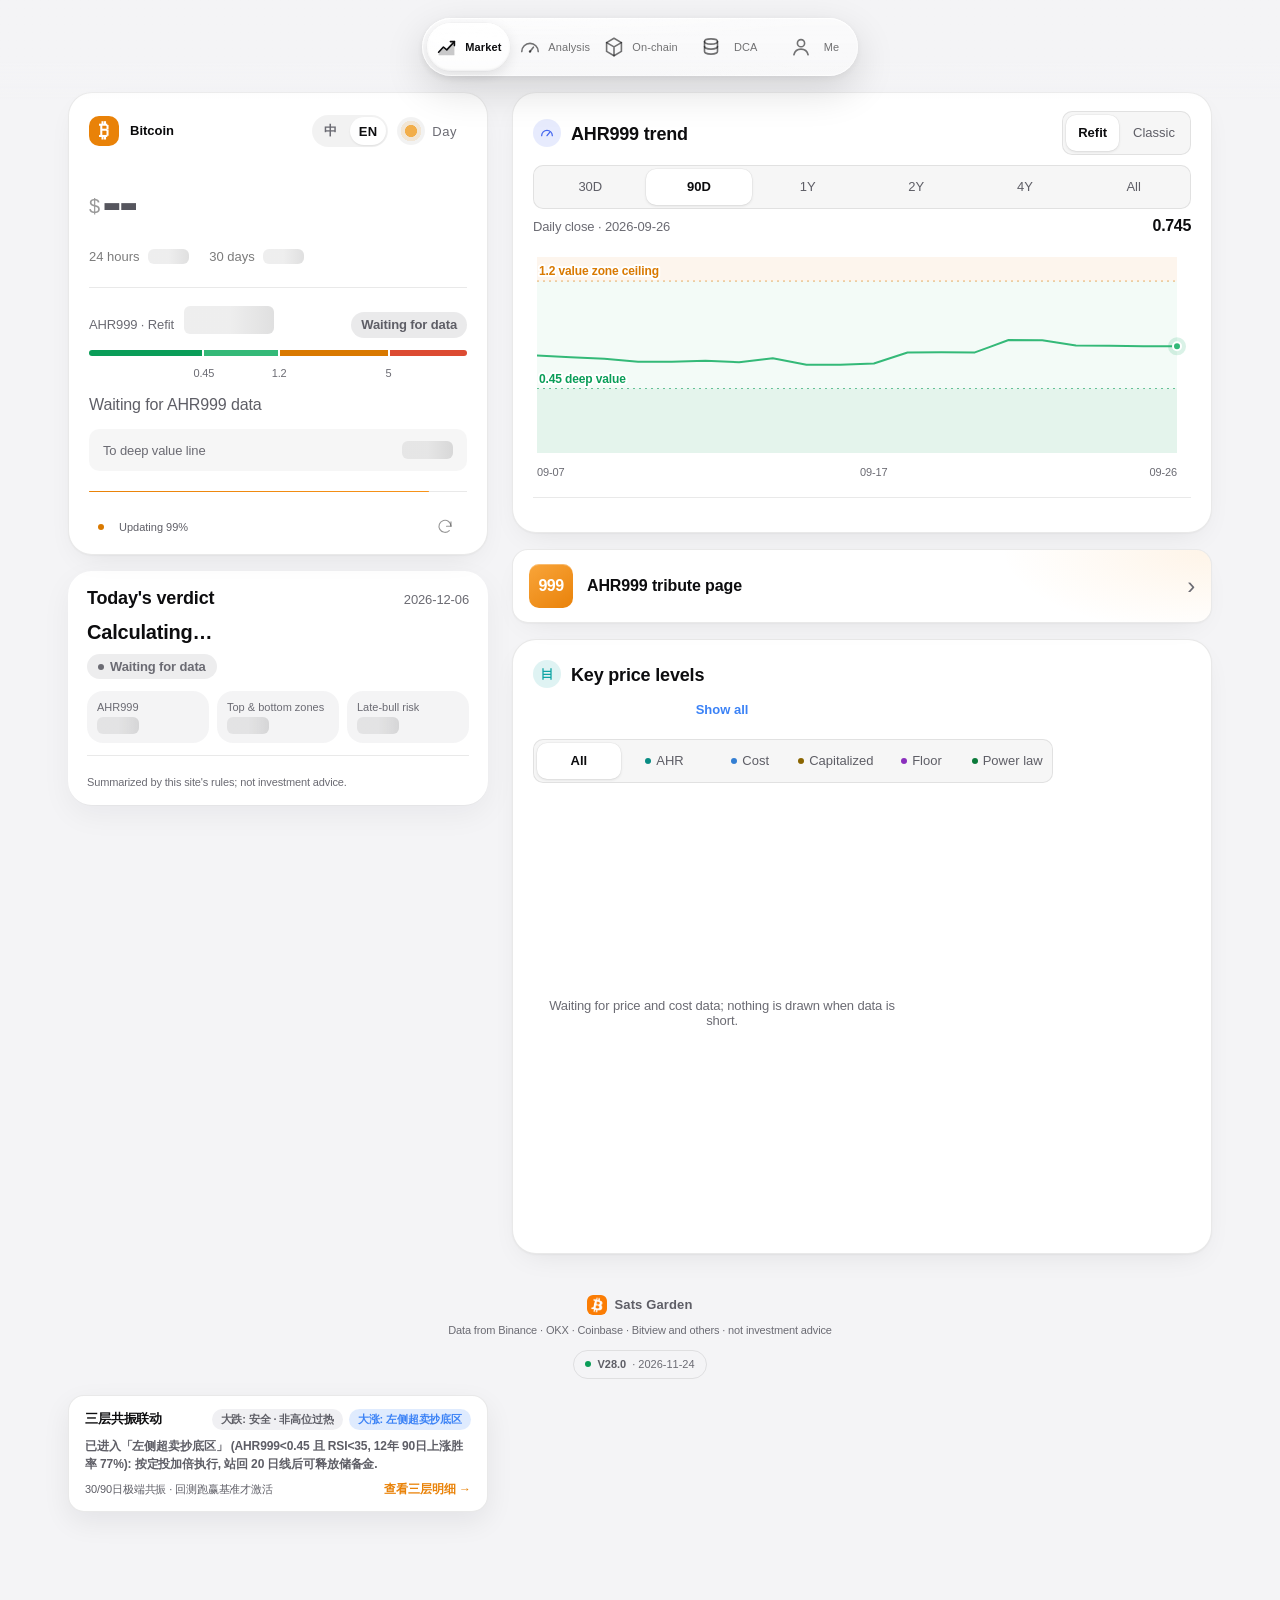
==== index.html @ b7ab75c3 "deploy: 28.0.0-20261124" ====
<!doctype html>
<!-- BUILD: 28.0.0-20261124 · SATS-GARDEN-V27.11 -->
<html lang="zh-CN">
<head>
  <meta charset="UTF-8" />
  <meta name="viewport" content="width=device-width,initial-scale=1,viewport-fit=cover" />
  <meta name="referrer" content="no-referrer" />
  <meta name="color-scheme" content="dark light" />
  <meta name="apple-mobile-web-app-capable" content="yes" />
  <meta name="mobile-web-app-capable" content="yes" />
  <meta name="apple-mobile-web-app-status-bar-style" content="black-translucent" />
  <meta name="apple-mobile-web-app-title" content="Sats Garden" />
  <meta name="btc-dca-build" content="28.0.0-20261124" />
  <script>
(function(){
  "use strict";
  // V27.0.3：手机诊断面板。只有打开 网址#diag 时出现；平时没有任何影响。
  var errs=[];
  window.addEventListener("error",function(e){errs.push((e.message||"error")+" @"+(e.lineno||"?"));if(errs.length>4)errs.shift()});
  window.addEventListener("unhandledrejection",function(e){errs.push("promise: "+String(e.reason&&e.reason.message||e.reason).slice(0,80));if(errs.length>4)errs.shift()});
  if(location.hash!=="#diag")return;
  function r(el){if(!el)return "无";var b=el.getBoundingClientRect(),c=getComputedStyle(el);return "h="+Math.round(b.height)+" w="+Math.round(b.width)+" top="+Math.round(b.top)+" display="+c.display+" vis="+c.visibility+" op="+c.opacity+" ovf="+c.overflow+(c.contentVisibility?" cv="+c.contentVisibility:"")+" pos="+c.position}
  function chain(el){var o=[],n=el;for(var i=0;i<6&&n&&n!==document.body;i++){o.push(n.tagName.toLowerCase()+(n.id?"#"+n.id:"")+(n.dataset&&n.dataset.module?"[m="+n.dataset.module+"]":"")+(n.tagName==="DETAILS"?(n.open?"(open)":"(closed)"):""));n=n.parentElement}return o.join(" < ")}
  function line(k,v){return "<div><b>"+k+"</b> "+String(v).replace(/</g,"&lt;")+"</div>"}
  function run(){
    var box=document.getElementById("sgDiag");if(!box){box=document.createElement("div");box.id="sgDiag";box.style.cssText="position:fixed;left:8px;right:8px;top:calc(env(safe-area-inset-top,0px) + 8px);z-index:99999;max-height:60vh;overflow:auto;padding:10px 12px;border-radius:12px;background:rgba(0,0,0,.88);color:#fff;font:11px/1.45 ui-monospace,Menlo,monospace;white-space:normal";document.body.appendChild(box)}
    var f=document.querySelector('details[data-module="walletdist"]'),sec=document.getElementById("walletDist"),panel=sec&&sec.querySelector(".hd-panel"),rows=document.getElementById("hdRows"),hold=document.querySelector('details[data-module="holders"]');
    var probe="无";if(f){var fb=f.getBoundingClientRect();var x=fb.left+fb.width/2,y=fb.bottom-8;if(y>0&&y<innerHeight){var el=document.elementFromPoint(x,y);probe=el?chain(el):"无"}else probe="不在屏幕内"}
    box.innerHTML=line("版本",typeof BUILD_ID!=="undefined"?BUILD_ID:"?")+line("浏览器",navigator.userAgent.replace(/.*(iPhone OS [\d_]+|Mac OS X [\d_]+|Android [\d.]+).*?(Version\/[\d.]+)?.*/,"$1 $2"))+
      line("折叠项",f?(f.open?"已展开":"未展开")+" · "+r(f):"找不到")+
      line("位置",sec?chain(sec):"找不到 #walletDist")+
      line("表格区 section",r(sec))+line("hd-panel",r(panel))+
      line("行数",rows?rows.children.length+" · "+(rows.textContent||"").slice(0,30):"找不到")+
      line("持币群体折叠",hold?(hold.open?"已展开":"未展开"):"找不到")+
      line("折叠项底部是谁",probe)+
      line("数据源失败",(function(){var n=window.__sgNet&&window.__sgNet.stat||{},f=n.fail||{},w=n.why||{},k=Object.keys(f);return k.length?k.map(function(h){return h+"×"+f[h]+(w[h]?"（"+({timeout:"超时",network:"连不上"}[w[h]]||w[h])+"）":"")}).join("  "):"无"})())+
      line("用了旧副本",(function(){var n=window.__sgNet&&window.__sgNet.stat;return n?n.stale+" 项":"未启用"})())+
      line("脚本错误",errs.length?errs.join(" | "):"无");
  }
  function start(){run();setInterval(run,1000)}
  if(document.readyState==="loading")document.addEventListener("DOMContentLoaded",start);else start();
})();
</script>
<script>
/* V27：网络缓存层（数据更可靠、打开更快）
   拦截对行情 / 链上数据源的 GET 请求，把每次成功的响应存进本机 IndexedDB：
   - 日度历史数据（Bitview 长序列、成本分布、BGeometrics、CoinMetrics、mempool 历史价与算力、恐惧贪婪历史、稳定币历史等）：
     6 小时内再次打开直接用本机副本，不再请求网络（快）；超过 6 小时去网络取，网络失败或超时就用本机副本（稳）。
   - 近期数据（Bitview 最近几天的短序列、Binance K 线、mempool 3 天算力）：总是先取网络；失败时用 3 天内的本机副本。
   - 实时报价、资金费率、手续费、出块、预测市场：不经过这一层。
   本机副本只在本机保存，不上传；占用超过上限时自动删除最旧的。 */
(function(){
  "use strict";
  if(!window.fetch||!window.indexedDB||window.__sgNet)return;
  var native=window.fetch.bind(window),DB="sg-net",ST="resp",FRESH=6*36e5,LIVE_MAX=3*864e5,MAX_BYTES=8e6,CAP=120e6;
  var stat={fresh:0,stale:0,live:0,miss:0,urls:{},fail:{}};
  function failed(u){try{var h=new URL(u,location.href).hostname;if(h&&h!==location.hostname)stat.fail[h]=(stat.fail[h]||0)+1}catch(e){}}
  function watch(p,u){return p.then(function(r){if(r&&!r.ok&&r.status!==304)failed(u);return r},function(e){failed(u);throw e})}
  window.__sgNet={stat:stat,version:1,bust:function(sub){return db().then(function(d){if(!d)return;return new Promise(function(res){try{var os=d.transaction(ST,"readwrite").objectStore(ST),c=os.openCursor();c.onsuccess=function(){var cur=c.result;if(!cur){res();return}if(!sub||String(cur.key).indexOf(sub)>=0)cur.delete();cur.continue()};c.onerror=function(){res()}}catch(e){res()}})})}};
  function cls(u){
    var h=u.hostname,p=u.pathname,q=u.search;
    if(h==="bitview.space"){
      if(/^\/api\/(mempool|v1\/)/.test(p))return null;
      if(p.indexOf("/api/series/")===0){
        var st=u.searchParams.get("start");
        if(st&&/^-\d+$/.test(st)&&+st>-100)return "live";
        return "daily";
      }
      if(p.indexOf("/api/urpd")===0)return "daily";
      return null;
    }
    if(/(^|\.)bitcoin-data\.com$|^api\.bgeometrics\.com$/.test(h))return /\/last$/.test(p)?"live":"daily";
    if(h==="community-api.coinmetrics.io"||h==="stablecoins.llama.fi"||h==="api.blockchain.info")return "daily";
    if(h==="api.coingecko.com"&&/market_chart/.test(p)){var dd=+(u.searchParams.get("days")||0);return dd>0&&dd<=3?"live":"daily"}
    if(h==="api.alternative.me"&&/limit=(\d{3,})/.test(q))return "daily";
    if(h==="mempool.space"){if(/historical-price|hashrate\/(all|3y)/.test(p))return "daily";if(/hashrate\/3d/.test(p))return "live";return null}
    if(/binance/.test(h)&&/klines/.test(p))return "live";
    return null;
  }
  var dbp=null;
  function db(){if(dbp)return dbp;dbp=new Promise(function(res){try{var r=indexedDB.open(DB,1);r.onupgradeneeded=function(){r.result.createObjectStore(ST)};r.onsuccess=function(){res(r.result)};r.onerror=function(){res(null)};r.onblocked=function(){res(null)}}catch(e){res(null)}});return dbp}
  function get(k){return db().then(function(d){if(!d)return null;return new Promise(function(res){try{var t=d.transaction(ST,"readonly").objectStore(ST).get(k);t.onsuccess=function(){res(t.result||null)};t.onerror=function(){res(null)}}catch(e){res(null)}})})}
  function put(k,v){return db().then(function(d){if(!d)return;try{d.transaction(ST,"readwrite").objectStore(ST).put(v,k)}catch(e){}})}
  var pruned=false;
  function prune(){if(pruned)return;pruned=true;db().then(function(d){if(!d)return;try{var items=[],os=d.transaction(ST,"readonly").objectStore(ST),c=os.openCursor();c.onsuccess=function(){var cur=c.result;if(cur){items.push([cur.key,cur.value.t,(cur.value.body||"").length]);cur.continue();return}
      var total=items.reduce(function(a,x){return a+x[2]},0);if(total<=CAP)return;items.sort(function(a,b){return a[1]-b[1]});var tx=d.transaction(ST,"readwrite").objectStore(ST);for(var i=0;i<items.length&&total>CAP;i++){tx.delete(items[i][0]);total-=items[i][2]}}}catch(e){}})}
  function resp(rec,tag){return new Response(rec.body,{status:200,headers:{"content-type":rec.ct||"application/json","x-sg-cache":tag}})}
  function note(url,kind){stat[kind]++;stat.urls[url]=kind}
  // V27.6.3：同一个网址同时被多个模块请求时，只下载一次（DefiLlama 历史数据有 1 MB 以上，手机网络下常常两份同时下载、双双超时）；
  // 调用方自己的超时只结束「等待」，不中断下载——下载在后台最多继续 60 秒，完成后照样存入本机副本，下次直接用。
  var inflight={},why={};stat.why=why;
  function reason(e,st){return st?("HTTP "+st):(e&&(e.name==="AbortError"||/abort/i.test(String(e))))?"timeout":"network"}
  function failedWhy(u,w){try{var h=new URL(u,location.href).hostname;if(h)why[h]=w}catch(e){}}
  // V27.7.1：Bitview 成本分布（URPD）接口改版——
  //   ① weight 参数只接受 none / wakefulness / mobility（原来用 raw），② buckets 由「对象数组」改为「按列数组」，
  //   ③ /api/urpd/{cohort}/dates 日期列表可能已取消。
  // 在这里统一转换成网页各模块原来使用的格式，模块代码不用逐个改。
  function isUrpd(u){try{return new URL(u).pathname.indexOf("/api/urpd")===0}catch(e){return false}}
  function fixUrl(u){if(!isUrpd(u))return u;try{var x=new URL(u);if(x.searchParams.get("weight")==="raw")x.searchParams.delete("weight");return x.toString()}catch(e){return u}}
  function adaptUrpd(u,body){
    if(!isUrpd(u)||/\/dates(\?|$)/.test(u))return body;
    try{var j=JSON.parse(body),b=j&&j.buckets;
      if(!b||Array.isArray(b)||!Array.isArray(b.price))return body;
      var agg=new URL(u).searchParams.get("agg")||"",lin=/^lin(\d+)$/.exec(agg),lg=/^log(\d+)$/.exec(agg),n=b.price.length,out=[];
      for(var i=0;i<n;i++){var pf=+b.price[i],nx=i+1<n?+b.price[i+1]:NaN,pc=lin?pf+(+lin[1]):lg?(pf>0?pf*Math.pow(10,1/(+lg[1])):(isFinite(nx)?nx:0)):(isFinite(nx)?nx:pf);
        out.push({price_floor:pf,price_ceil:pc,supply:b.supply?+b.supply[i]:0,realized_cap:b.realized_cap?+b.realized_cap[i]:null,unrealized_pnl:b.unrealized_pnl?+b.unrealized_pnl[i]:null})}
      j.buckets=out;if(j.total_supply==null&&j.supply!=null)j.total_supply=j.supply;return JSON.stringify(j)}catch(e){return body}
  }
  function synthDates(u){
    // 日期列表接口没了：按日历生成 2013-01-01 到昨天（UTC），各模块会按需逐日请求
    if(!isUrpd(u)||!/\/dates(\?|$)/.test(u))return null;
    var out=[],d=new Date(Date.UTC(2013,0,1)),end=Date.now()-864e5;
    while(d.getTime()<=end){out.push(d.toISOString().slice(0,10));d.setUTCDate(d.getUTCDate()+1)}
    return JSON.stringify(out);
  }
  // ===== V27.8：Bitview 新旧接口兼容层 =====
  // Bitview 正在切换到新版本（next.bitview.space）：大量序列改名、合并或下线，单次请求最多 32 个序列。
  // 先按原名请求；服务器回答「找不到」或拒绝时，自动换成新名字，或用新数据计算出旧序列，再按原来的格式交给各模块。
  // 判断出已是新版本后记住 3 天，期间直接用新名字。以后 Bitview 再改名，只需更新这里的对照。
  var BV_FLAG="sg-bv-next";
  function bvNext(){try{return Date.now()-(+localStorage.getItem(BV_FLAG)||0)<3*864e5}catch(e){return false}}
  function setBvNext(){try{localStorage.setItem(BV_FLAG,String(Date.now()))}catch(e){}}
  var AGE1Y=["1y_to_18m","18m_to_2y","2y_to_3y","3y_to_4y","4y_to_5y","5y_to_6y","6y_to_7y","7y_to_8y","8y_to_10y","10y_to_12y","12y_to_15y","over_15y"];
  var BAL={under_1m_sats:["1_to_10_sats","10_to_100_sats","100_to_1k_sats","1k_to_10k_sats","10k_to_100k_sats","100k_to_1m_sats"],under_1k_sats:["1_to_10_sats","10_to_100_sats","100_to_1k_sats"],
    "1k_sats_to_10k_sats":["1k_to_10k_sats"],"10k_sats_to_100k_sats":["10k_to_100k_sats"],"100k_sats_to_1m_sats":["100k_to_1m_sats"],"1m_sats_to_10m_sats":["1m_to_10m_sats"],"10m_sats_to_1btc":["10m_to_100m_sats"],
    "1btc_to_10btc":["1_to_10_btc"],"10btc_to_100btc":["10_to_100_btc"],"100btc_to_1k_btc":["100_to_1k_btc"],"1k_btc_to_10k_btc":["1k_to_10k_btc"],"10k_btc_to_100k_btc":["10k_to_100k_btc"],over_100k_btc:["over_100k_btc"],over_10k_btc:["10k_to_100k_btc","over_100k_btc"]};
  var BV_ALIAS={supply:"circulating_supply",utxos_in_loss_supply:"supply_in_loss",p2pk65_supply:"p2pk_supply",p2pk65_supply_dominance:"p2pk_supply_share",p2tr_supply_dominance:"p2tr_supply_share",cost_basis_per_coin_pct50:"cost_basis_by_coin_median"};
  function bvSpec(n){var m;
    if(n==="date")return {k:"date",parts:[]};
    if(BV_ALIAS[n])return {k:"alias",parts:[BV_ALIAS[n]]};
    if(n==="p2pk33_supply"||n==="p2pk33_supply_dominance")return {k:"zero",parts:[]};          // 已与 p2pk65 合并为 p2pk
    if(n==="puell_multiple")return {k:"puell",parts:["subsidy_sum_24h_usd","subsidy_sum_1y_usd"]};
    if(n==="lth_realized_profit_to_loss_ratio_1w")return {k:"ratio",parts:["lth_realized_profit_sum_1w","lth_realized_loss_sum_1w"]};
    if(n==="price_sma_111d")return {k:"sma",n:111,x:1,parts:[]};
    if(n==="price_sma_350d_x2")return {k:"sma",n:350,x:2,parts:[]};
    if((m=/^utxos_over_6m_old_(transfer_volume_sum_\w+)$/.exec(n)))return {k:"alias",parts:["age_over_6m_"+m[1]]};
    if((m=/^utxos_over_1y_old_(transfer_volume_sum_\w+)$/.exec(n))){var sfx=m[1];return {k:"sum",parts:AGE1Y.map(function(b){return "age_"+b+"_"+sfx})}}
    if((m=/^utxos_over_(\d+)pct_in_loss_supply$/.exec(n)))return {k:"loss",pct:+m[1],parts:[]};
    if((m=/^addrs_(.+?)_(addr_count|supply(?:_delta_\w+)?)$/.exec(n))&&BAL[m[1]]){var suf=m[2]==="addr_count"?"address_count":m[2];return {k:"sum",parts:BAL[m[1]].map(function(b){return "balance_"+b+"_"+suf})}}
    if((m=/^bedrock_(raw|cointime|coinflow)_floor_pct(\w+)$/.exec(n)))return {k:"alias",parts:["bedrock_"+{raw:"unweighted",cointime:"awake",coinflow:"mobile"}[m[1]]+"_floor_p"+m[2]]};
    if(/^bedrock_coinflow_\w+_floor_/.test(n)||/^capital_sentiment_/.test(n)||/^rarity_meter_\w+_rank$/.test(n))return {k:"none",parts:[]};   // 新版没有对应数据
    return {k:"alias",parts:[n]};
  }
  function bvGet(u){return native(u,{mode:"cors",cache:"no-store"}).then(function(r){return r.text().then(function(t){var j=null;try{j=JSON.parse(t)}catch(e){}return {ok:r.ok,status:r.status,j:j,t:t}})})}
  function notFoundName(x){var msg=x&&x.j&&x.j.error&&x.j.error.message||x&&x.t||"";var m=/'([a-z0-9_]+)' not found/.exec(msg);return m?m[1]:null}
  async function bvChunk(base,names){
    // 取一组序列；某个名字不存在就去掉重试（最多 6 次），缺的按空值处理
    var list=names.slice(),miss={};
    for(var tries=0;tries<7;tries++){
      var u=new URL(base.toString());u.searchParams.set("series",list.join(","));
      var x=await bvGet(u.toString());
      if(x.ok&&Array.isArray(x.j)){var out={};list.forEach(function(n,i){out[n]=x.j[i]});return {cols:out,miss:miss}}
      var nf=notFoundName(x);if(!nf||list.indexOf(nf)<0)throw new Error("bitview "+x.status);
      miss[nf]=1;list=list.filter(function(n){return n!==nf});if(!list.length)return {cols:{},miss:miss}
    }
    throw new Error("bitview retries");
  }
  var dailyPrice=null;
  async function bvDailyPrice(){
    if(dailyPrice)return dailyPrice;
    var u=new URL("https://bitview.space/api/series/bulk");u.searchParams.set("index","day1");u.searchParams.set("series","date,price");u.searchParams.set("start","2010-07-01");
    var x=await bvGet(u.toString());if(!x.ok||!Array.isArray(x.j))throw new Error("price");
    var d=x.j[0].data,v=x.j[1].data;dailyPrice={d:d,v:v.map(Number)};return dailyPrice;
  }
  function smaAt(dp,n){var out={},sum=0,q=[];for(var i=0;i<dp.d.length;i++){var v=dp.v[i];if(!(v>0)){out[dp.d[i]]=null;continue}q.push(v);sum+=v;if(q.length>n)sum-=q.shift();out[dp.d[i]]=q.length>=n?sum/n:null}return out}
  function monthEndValue(map,day){var y=+day.slice(0,4),mo=+day.slice(5,7),d=new Date(Date.UTC(y,mo,0));for(var k=0;k<31;k++){var key=d.toISOString().slice(0,10);if(map[key]!=null)return map[key];d.setUTCDate(d.getUTCDate()-1);if(d.getUTCMonth()!==mo-1)break}return null}
  async function lossAt(day,pcts){
    // 深度亏损：成本分布里成本 ≥ 价格 ÷ (1 − 亏损比例) 的币量。
    // 过去日子的成本分布不会再变，存进本机副本（IndexedDB）后，以后只需下载最新一天。
    var url="https://bitview.space/api/urpd/all/"+day+"?agg=log50",j=null,rec=await get(url).catch(function(){return null});
    if(rec&&rec.body){try{j=JSON.parse(rec.body)}catch(e){}}
    if(!j){var x=await bvGet(url);if(!x.ok||!x.j||!x.j.buckets)return null;j=x.j;
      var today=new Date().toISOString().slice(0,10);if(day<today){put(url,{t:Date.now(),body:x.t,ct:"application/json"})}}
    var b=j.buckets,close=+j.close,out={};if(!(close>0))return null;
    var pr=Array.isArray(b)?b.map(function(r){return +r.price_floor}):b.price.map(Number),sp=Array.isArray(b)?b.map(function(r){return +r.supply}):b.supply.map(Number),step=Math.pow(10,1/50);
    pcts.forEach(function(p){var th=close/(1-p/100),s=0;
      for(var i=0;i<pr.length;i++){var lo=pr[i],hi=lo>0?lo*step:(pr[i+1]||0);if(!(sp[i]>0))continue;
        if(lo>=th)s+=sp[i];else if(hi>th&&lo>0)s+=sp[i]*(Math.log(hi/th)/Math.log(hi/lo))}   // 跨过门槛的那一格按对数比例分配
      out[p]=s});
    return out;
  }
  async function bvTranslate(key){
    var u=new URL(key),single=null,m=/^\/api\/series\/([a-z0-9_]+)\/([a-z0-9]+)\/?$/.exec(u.pathname);
    if(m&&m[1]!=="bulk"){single=m[1];var b=new URL("https://bitview.space/api/series/bulk");b.searchParams.set("index",m[2]);b.searchParams.set("series",single);["start","end","limit"].forEach(function(k){if(u.searchParams.get(k)!=null)b.searchParams.set(k,u.searchParams.get(k))});u=b}
    var index=u.searchParams.get("index")||"day1",names=(u.searchParams.get("series")||"").split(",").filter(Boolean),specs=names.map(bvSpec),need=[];
    specs.forEach(function(sp){sp.parts.forEach(function(p){if(need.indexOf(p)<0)need.push(p)})});
    var cols={},miss={},base=new URL(u.toString());
    for(var i=0;i<Math.max(1,need.length);i+=30){var r=await bvChunk(base,["date"].concat(need.slice(i,i+30)));Object.assign(cols,r.cols);Object.assign(miss,r.miss)}
    var ref=cols.date;if(!ref||!Array.isArray(ref.data))throw new Error("no date");
    var n=ref.data.length,pos0=+ref.start||0,val=function(name,i){var c=cols[name];if(!c||!Array.isArray(c.data))return null;var k=pos0+i-(+c.start||0);var v=k>=0&&k<c.data.length?c.data[k]:null;return v==null?null:+v};
    var out=[],dp=null,lossCache=null;
    for(var q=0;q<specs.length;q++){
      var sp=specs[q],arr=new Array(n);
      if(sp.k==="date")arr=ref.data.slice();
      else if(sp.k==="alias"){for(var i2=0;i2<n;i2++)arr[i2]=val(sp.parts[0],i2)}
      else if(sp.k==="sum"){for(i2=0;i2<n;i2++){var t=0,any=false;sp.parts.forEach(function(p){var v=val(p,i2);if(v!=null&&isFinite(v)){t+=v;any=true}});arr[i2]=any?t:null}}
      else if(sp.k==="zero"){arr.fill(0)}
      else if(sp.k==="none"){arr.fill(null)}
      else if(sp.k==="puell"){for(i2=0;i2<n;i2++){var a=val(sp.parts[0],i2),c=val(sp.parts[1],i2);arr[i2]=a!=null&&c>0?a/(c/365):null}}
      else if(sp.k==="ratio"){for(i2=0;i2<n;i2++){var a2=val(sp.parts[0],i2),c2=val(sp.parts[1],i2);arr[i2]=a2!=null&&c2>0?a2/c2:null}}
      else if(sp.k==="sma"){if(!dp)dp=await bvDailyPrice().catch(function(){return null});
        if(!dp)arr.fill(null);else{var mp=smaAt(dp,sp.n);for(i2=0;i2<n;i2++){var day=ref.data[i2],v2=index==="month1"?monthEndValue(mp,day):mp[day];arr[i2]=v2==null?null:v2*sp.x}}}
      else if(sp.k==="loss"){
        if(!lossCache){lossCache={};var pcts=specs.filter(function(z){return z.k==="loss"}).map(function(z){return z.pct}),all=ref.data.slice(-120),days=[];
          // 最近 7 天逐日算；更早的每 3 天算一次，中间按前后两次线性补齐（图表看趋势足够，最新数值是精确的）
          all.forEach(function(d,k){if(k>=all.length-7||(all.length-1-k)%3===0)days.push(d)});
          var idx=0,worker=async function(){while(idx<days.length){var d=days[idx++];try{lossCache[d]=await lossAt(d,pcts)}catch(e){lossCache[d]=null}}};
          await Promise.all([worker(),worker(),worker(),worker()]);
          all.forEach(function(d,k){if(lossCache[d])return;var a=k-1,c=k+1;while(a>=0&&!lossCache[all[a]])a--;while(c<all.length&&!lossCache[all[c]])c++;
            if(a<0||c>=all.length)return;var A=lossCache[all[a]],C=lossCache[all[c]],w=(k-a)/(c-a),o={};pcts.forEach(function(p){o[p]=A[p]+(C[p]-A[p])*w});lossCache[d]=o})}
        for(i2=0;i2<n;i2++){var lc=lossCache[ref.data[i2]];arr[i2]=lc?lc[sp.pct]:null}}
      out.push({version:0,index:index,type:"Derived",start:pos0,end:pos0+n,stamp:ref.stamp||new Date().toISOString(),data:arr,translated:names[q]});
    }
    return JSON.stringify(single?out[0]:out);
  }
  function lenSame(rec){
    return native(rec.lenUrl,{mode:"cors",cache:"no-store"}).then(function(r){return r.ok?r.text():null}).then(function(t){var n=+t;return n>0&&n===rec.len}).catch(function(){return false});
  }
  function bvLenInfo(key,body){
    // 请求里取一个代表序列（第一个不是 date 的）和它的总长度 end；只用于「全量历史」类请求
    try{var u=new URL(key),j=JSON.parse(body),arr=Array.isArray(j)?j:[j],idx=u.searchParams.get("index")||"day1",names=(u.searchParams.get("series")||"").split(",");
      var m=/^\/api\/series\/([a-z0-9_]+)\/([a-z0-9]+)\/?$/.exec(u.pathname);if(m&&m[1]!=="bulk"){names=[m[1]];idx=m[2]}
      if(idx!=="day1")return null;
      for(var i=0;i<arr.length;i++){var n=names[i];if(!n||n==="date"||!arr[i]||!(+arr[i].end>0))continue;var real=n;if(arr[i].translated){var sp=bvSpec(n);real=sp.k==="alias"?sp.parts[0]:null}
        if(!real)continue;return {lenUrl:"https://bitview.space/api/series/"+real+"/"+idx+"/len",len:+arr[i].end}}
    }catch(e){}return null;
  }
  function isBvSeries(u){try{var x=new URL(u);return x.hostname==="bitview.space"&&x.pathname.indexOf("/api/series/")===0&&!/\/(search|count|indexes)$/.test(x.pathname)}catch(e){return false}}
  async function bvFetch(key){
    if(!bvNext()){
      var r=await native(key,{mode:"cors",cache:"no-store"});
      if(r.ok)return {ok:true,status:r.status,body:await r.text(),ct:r.headers.get("content-type")||"application/json"};
      if(r.status!==404&&r.status!==400)return {ok:false,status:r.status};
      var t=await r.text().catch(function(){return ""});if(/not found/i.test(t))setBvNext();
    }
    try{return {ok:true,status:200,body:await bvTranslate(key),ct:"application/json"}}catch(e){return {ok:false,status:502}}
  }
  function shared(key){
    if(inflight[key])return inflight[key];
    var ctl=new AbortController(),tm=setTimeout(function(){ctl.abort()},60000);
    if(isBvSeries(key)){
      inflight[key]=bvFetch(key).then(function(x){clearTimeout(tm);delete inflight[key];
        if(x.ok&&x.body&&x.body.length<MAX_BYTES){var li=bvLenInfo(key,x.body),rec={t:Date.now(),body:x.body,ct:x.ct};if(li){rec.lenUrl=li.lenUrl;rec.len=li.len}put(key,rec);prune()}return x},function(e){clearTimeout(tm);delete inflight[key];throw e});
      return inflight[key];
    }
    inflight[key]=native(fixUrl(key),{mode:"cors",cache:"no-store",signal:ctl.signal}).then(function(r){
      if(!r.ok){var sd=synthDates(key);if(sd)return {ok:true,status:200,body:sd,ct:"application/json"};return {ok:false,status:r.status}}
      return r.text().then(function(body){return {ok:true,status:r.status,body:adaptUrpd(key,body),ct:r.headers.get("content-type")||"application/json"}});
    }).then(function(x){clearTimeout(tm);delete inflight[key];
      if(x.ok&&x.body&&x.body.length<MAX_BYTES&&!/^\s*</.test(x.body)){put(key,{t:Date.now(),body:x.body,ct:x.ct});prune()}
      return x},function(e){clearTimeout(tm);delete inflight[key];throw e});
    return inflight[key];
  }
  function waitFor(p,sig){return new Promise(function(res,rej){
    if(sig){if(sig.aborted){rej(new DOMException("Aborted","AbortError"));return}sig.addEventListener("abort",function(){rej(new DOMException("Aborted","AbortError"))},{once:true})}
    p.then(res,rej)})}
  window.fetch=function(input,init){
    try{
      var req=typeof input==="string"?null:input,url=req?req.url:String(input),method=((init&&init.method)||(req&&req.method)||"GET").toUpperCase();
      if(method!=="GET")return native(input,init);
      var u=new URL(url,location.href),c=cls(u);
      if(!c)return u.origin===location.origin?native(input,init):watch(native(input,init),url).catch(function(e){failedWhy(url,reason(e));throw e});
      var key=u.href,sig=(init&&init.signal)||(req&&req.signal)||null;
    }catch(e){return native(input,init)}
    return get(key).then(function(rec){
      var age=rec?Date.now()-rec.t:Infinity,stale=function(){return rec&&(c==="daily"||age<LIVE_MAX)};
      if(rec&&c==="daily"&&age<FRESH){note(key,"fresh");return resp(rec,"fresh")}
      if(rec&&c==="daily"&&rec.lenUrl&&rec.len>0&&!/\/month1\/len$/.test(rec.lenUrl)&&age<36*3600*1000)return lenSame(rec).then(function(same){
        if(same){rec.t=Date.now();put(key,rec);note(key,"fresh");return resp(rec,"fresh")}
        return go();
      });
      return go();
      function go(){
      return waitFor(shared(key),sig).then(function(x){
        if(x.ok){note(key,"live");return new Response(x.body,{status:200,headers:{"content-type":x.ct,"x-sg-cache":"live"}})}
        failed(key);failedWhy(key,reason(null,x.status));
        if(stale()){note(key,"stale");return resp(rec,"stale")}
        note(key,"miss");return new Response("",{status:x.status||502});
      },function(err){
        // 调用方等不及先走了：下载仍在继续，只有下载本身失败才算数据源失败
        var pend=err&&err.name==="AbortError"&&inflight[key];
        if(pend)pend.then(function(x){if(!x.ok){failed(key);failedWhy(key,reason(null,x.status))}},function(e){failed(key);failedWhy(key,reason(e))});
        else{failed(key);failedWhy(key,reason(err))}
        if(stale()){note(key,"stale");return resp(rec,"stale")}
        note(key,"miss");throw err;
      });
      }
    });
  };
})();
</script>
<script>
(function(){
  "use strict";
  // V27.10：给本机存储瘦身。这几个模块各自把 170～420 KB 的图表数据存进 localStorage（Safari 上限约 5 MB，已用近 3 MB）；
  // 同一份数据网络缓存层已经存在 IndexedDB 里（容量大得多、离线也能用），所以这里不再重复存：写入时直接跳过，并清掉以前存的。
  // 模块下次打开时照常「请求」，由缓存层从本机副本立即返回，不产生网络流量。IndexedDB 不可用（如无痕模式）时保持原样。
  var BIG={btc_bitview_capitalized_price_v1:1,btc_bitview_lth_psil_v1:1,btc_bitview_cost_basis_v1:1,btc_bitview_revived_v3_1y:1,btc_bitview_lth_nupl_v1:1};
  if(!window.indexedDB||!window.__sgNet)return;
  try{
    var raw=Storage.prototype.setItem;
    Storage.prototype.setItem=function(k,v){if(this===window.localStorage&&BIG[k]===1&&typeof v==="string"&&v.length>60000)return;return raw.apply(this,arguments)};
    Object.keys(BIG).forEach(function(k){try{var v=localStorage.getItem(k);if(v&&v.length>60000)localStorage.removeItem(k)}catch(e){}});
  }catch(e){}
})();
</script>
<script>(function(){var l=null;try{l=localStorage.getItem("btc_lang_v1")}catch(e){}if(l!=="zh"&&l!=="en"){var n=(navigator.languages&&navigator.languages[0])||navigator.language||"";l=/^zh/i.test(n)?"zh":"en"}window.BTC_LANG=l;var d=document.documentElement;d.lang=l==="en"?"en":"zh-CN";if(l==="en"){d.classList.add("i18n-pending");setTimeout(function(){d.classList.remove("i18n-pending")},2500)}})();</script>
<script>const BUILD_ID="28.0.0-20261124";const BUILD_LABEL="V28.0";function sgLabel(){return window.BTC_LANG==="en"?BUILD_LABEL.replace(/\s*正式版$/,""):BUILD_LABEL}(function(){var T="btc_theme_v1",t=null;try{t=localStorage.getItem(T)}catch(e){}if(t!=="light"&&t!=="dark"){t=null}window.__themePinned=!!t;if(!t)t=window.matchMedia("(prefers-color-scheme: light)").matches?"light":"dark";document.documentElement.dataset.theme=t;})();</script>
  <link rel="apple-touch-icon" href="./apple-touch-icon.png" />
  <link rel="icon" type="image/png" sizes="180x180" href="./apple-touch-icon.png" />
  <link rel="manifest" href="./manifest.webmanifest" id="pwaManifest" />
  <meta name="theme-color" id="themeColorMeta" content="#090c11" />
  
  <title>Sats Garden · 比特币价格与 AHR999</title>
  <meta name="description" content="查看比特币价格与 AHR999 指数，切换经典与新拟合模型，记录定投进度；按需展开链上成本与市场分析。" />
  <meta name="keywords" content="BTC,比特币,Bitcoin,AHR999,MVRV,LTH_PSIL,200WMA,恐惧贪婪,Sats Garden,链上数据,幂律" />
  <meta name="robots" content="index,follow" />
  <link rel="canonical" href="https://9992100.xyz/" />
  <meta property="og:url" content="https://9992100.xyz/" />
  <meta property="og:image" content="https://9992100.xyz/docs/cover.jpg" />
  <meta property="og:locale" content="zh_CN" />
  <meta name="twitter:image" content="https://9992100.xyz/docs/cover.jpg" />
  <meta property="og:type" content="website" />
  <meta property="og:title" content="Sats Garden · 比特币价格与 AHR999" />
  <meta property="og:description" content="比特币价格、AHR999 周期估值与本月定投进度。" />
  <meta property="og:site_name" content="Sats Garden" />
  <meta name="twitter:card" content="summary_large_image" />
  <meta name="twitter:title" content="BTC · 价格与 AHR999" />
  <meta name="twitter:description" content="比特币价格、AHR999 周期估值与本月定投进度。" />
  <link rel="stylesheet" href="assets/app.40f1343004.css" data-inline="css" />
<noscript><div style="max-width:700px;margin:0 auto;padding:40px 20px;font-family:system-ui;color:#333"><h1>Sats Garden</h1><p>本页面需要启用 JavaScript 才能加载实时行情与链上指标。请在浏览器设置中开启 JavaScript 后重新访问。</p></div></noscript>
  </head>
<body class="booting terminal-ui focus-layout">
<div class="bgfix"></div>
<main class="w scroll-area">
<div class="home-left" data-tab="now">
<div class="aurum-hero" id="today">
  <div class="hero-aura" id="heroAura" aria-hidden="true"></div>
  <header class="hdr">
    <div class="brand-row">
      <div class="brand-lockup">
        <span class="brand-mark" aria-hidden="true"><b>₿</b></span>
        <div class="brand-copy"><h1>Bitcoin</h1><small>VALUATION · CYCLE</small></div>
      </div>
      
      <div class="hdr-tools"><div class="lang-toggle" translate="no" role="group" aria-label="语言 Language"><button type="button" data-lang-btn="zh" lang="zh-CN">中</button><button type="button" data-lang-btn="en" lang="en">EN</button></div><button class="theme-toggle" id="themeToggle" type="button" aria-label="切换明暗主题" aria-pressed="false"><span class="tt-orb" aria-hidden="true"></span><span class="tt-label">夜晚</span></button></div>
    </div>
    <div class="price-cluster"><div class="price-unit"><span class="hero-live-dot" aria-hidden="true"></span>比特币 · 实时价格 <span id="homeManualPrice" class="focus-manual" hidden>手动试算</span></div>
      <div class="price-row"><div class="price-big price-line num"><span class="price-sym" aria-hidden="true">$</span><input class="price-val" id="bp" type="text" inputmode="numeric" value="" placeholder="--" onfocus="beginPriceEdit(this)" onblur="endPriceEdit(this)" oninput="onP()" aria-label="现价" /></div></div>
      <div class="delta-row" aria-label="BTC 涨跌幅"><span class="chip chip-up num" id="pc24"><i>24 小时</i><b id="pc24Value">--</b></span><span class="chip chip-up num" id="pc30"><i>30 日</i><b id="pc30Value">--</b></span></div>
    </div>
    <div class="hero-ahr" id="heroAhr" aria-label="AHR999 当前位置">
      <div class="hero-ahr-row"><span><span class="hero-ahr-k">AHR999 · <span id="heroAhrModel">新拟合</span></span><b class="hero-ahr-v num" id="ahrBig">--</b></span><span class="hero-ahr-pill" id="ahrZone">等待数据</span></div>
      <div class="hero-spec">
        <div class="hero-spec-bar" id="homeAhrSpectrum" role="img" aria-label="等待估值分区"><div style="flex:30.4;background:var(--market-positive)"></div><div style="flex:19.9;background:var(--market-positive-emphasis)"></div><div style="flex:28.9;background:var(--market-caution)"></div><div style="flex:20.8;background:var(--market-negative)"></div></div>
        <span class="hero-spec-cur" id="ahrCur"></span>
        <span class="hero-spec-tick" style="left:30.4%">0.45</span><span class="hero-spec-tick" style="left:50.3%">1.2</span><span class="hero-spec-tick" style="left:79.2%">5</span>
      </div>
      <p class="hero-ahr-plain" id="heroAhrPlain">等待 AHR999 数据</p>
      <div class="hero-ahr-dist"><span id="heroAhrDeepK">距深度低估线</span><b class="num" id="heroAhrDeep">--</b></div>
    </div>
    
    
    <div class="focus-chart-reading" id="homePriceReading" aria-live="polite" aria-atomic="true"><span id="homePriceReadDate">价格 · USD</span><b class="num" id="homePriceReadValue">--</b></div>
    <div class="price-spark-wrap" aria-label="BTC 近30日价格走势">
      <svg class="price-spark" id="priceSparkGraphic" role="img" tabindex="0" aria-label="等待 BTC 历史" aria-describedby="homePriceChartMeta" aria-keyshortcuts="ArrowLeft ArrowRight Home End Escape" hidden></svg>
      <div class="focus-chart-empty" id="homePriceEmpty" role="status"><span id="homePriceEmptyText">价格历史尚未就绪</span><button type="button" data-focus-retry="price" onclick="retryFocusChart('price')">重试历史</button></div>
    </div>
    <p class="focus-chart-meta" id="homePriceChartMeta">近30日价格 · 等待历史</p>
    <div class="focus-chart-feedback" id="homePriceFeedback" role="status" hidden><span></span><button type="button" data-focus-retry="price" onclick="retryFocusChart('price')">重试历史</button></div>
    <div class="fetchbar-track"><div class="fetchbar" id="fetchBar"></div></div>
  </header>

  <div class="live-row">
    <span class="status-info" aria-hidden="true"><span class="dotwrap"><span class="dot status-dot" id="ldot"></span><span id="lpulse"></span></span></span>
    <button class="status-main" id="lupdated" type="button" aria-label="查看数据状态" onclick="openHealthPanel()">等待加载</button>
    
    
    <button class="btn-refresh" id="refreshBtn" type="button" aria-label="更新数据" onclick="fetchLive(true)"><svg viewBox="0 0 24 24" width="18" height="18" fill="none" stroke="currentColor" stroke-width="1.5" stroke-linecap="round" stroke-linejoin="round" aria-hidden="true"><path d="M20 11a8 8 0 1 0-2.3 5.7"/><path d="M20 5v6h-6"/></svg></button>
  </div>
  <div class="update-notice" id="updateBanner"><span id="updateText">有新版本。</span><button onclick="reloadLatest()">更新</button></div>
  <div class="update-notice" id="backupBanner"><span id="backupText">建议导出备份。</span><button onclick="exportBackup()">导出</button></div>

  
  </div>
</div><!-- /home-left -->
<section class="rs-sync-card" id="homeResonanceBar" aria-label="三层共振联动">
  <div class="rs-sync-head">
    <div class="rs-sync-title"><span>三层共振联动</span></div>
    <div class="rs-sync-pills">
      <span class="rs-sync-pill" id="homeRsCrash">大跌预警 计算中</span>
      <span class="rs-sync-pill" id="homeRsRally">大涨启动 计算中</span>
    </div>
  </div>
  <div class="rs-sync-msg" id="homeRsMsg">正在同步资金情绪与链上共振状态…</div>
  <div class="rs-sync-foot">
    <span>30/90日极端共振 · 回测跑赢基准才激活</span>
    <button type="button" class="rs-link-btn" id="homeRsJump">查看三层明细 →</button>
  </div>
</section>
<section class="sec" id="ahr" aria-label="AHR999 周期估值">
    <div class="focus-ahr-head"><h2 class="sec-title">AHR999 走势</h2><div class="focus-model-tabs" role="group" aria-label="AHR999 显示模型"><button type="button" data-focus-model="refit" aria-pressed="true" onclick="setFocusAhrModel('refit')">新拟合</button><button type="button" data-focus-model="classic" aria-pressed="false" onclick="setFocusAhrModel('classic')">经典</button></div></div>
    <div class="focus-ahr-meta hero-meta"><span id="homeAhrModelName">2026 新拟合</span><span class="fresh-badge" id="freshAhr">等待数据</span></div>
    <div class="focus-history-head"><span>指数走势</span><div class="focus-history-ranges" role="group" aria-label="AHR999 历史范围"><button type="button" data-focus-range="30" aria-pressed="false" onclick="setFocusAhrRange(30)">30日</button><button type="button" data-focus-range="90" aria-pressed="true" onclick="setFocusAhrRange(90)">90日</button><button type="button" data-focus-range="365" aria-pressed="false" onclick="setFocusAhrRange(365)">1年</button><button type="button" data-focus-range="730" aria-pressed="false" onclick="setFocusAhrRange(730)">2年</button><button type="button" data-focus-range="1460" aria-pressed="false" onclick="setFocusAhrRange(1460)">4年</button><button type="button" data-focus-range="0" aria-pressed="false" onclick="setFocusAhrRange(0)">全部</button></div></div>
    <div class="focus-chart-reading" id="homeAhrReading" aria-live="polite" aria-atomic="true"><span id="homeAhrReadDate">收盘指数</span><b class="num" id="homeAhrReadValue">--</b></div>
    <svg class="focus-ahr-chart" id="homeAhrChart" role="img" tabindex="0" aria-label="等待 AHR999 历史" aria-describedby="homeAhrChartHint" aria-keyshortcuts="ArrowLeft ArrowRight Home End Escape" hidden></svg>
    <div class="focus-chart-empty" id="homeAhrEmpty" role="status"><span id="homeAhrEmptyText">日线历史尚未就绪</span><button type="button" data-focus-retry="ahr" onclick="retryFocusChart('ahr')">重试历史</button></div>
    <div class="focus-chart-feedback" id="homeAhrFeedback" role="status" hidden><span></span><button type="button" data-focus-retry="ahr" onclick="retryFocusChart('ahr')">重试历史</button></div>
    <div class="focus-chart-legend" aria-label="估值分区"><span><i></i>深度低估</span><span><i></i>长期低估</span><span><i></i>估值偏热</span><span><i></i>高估风险</span></div>
    <p class="focus-chart-meta" id="homeAhrChartMeta">收盘指数与当前实时值分开显示</p>
    <p class="focus-chart-hint" id="homeAhrChartHint">按住查看，松开恢复最新 · 键盘可用左右方向键</p>
    <div class="ahr-pct" id="ahrPct" hidden aria-live="polite">
      <div class="ahr-pct-head"><span>历史分位</span><b class="num" id="ahrPctVal">--</b></div>
      <div class="ahr-pct-track" aria-hidden="true"><i class="ahr-pct-fill" id="ahrPctFill"></i><em style="left:25%"></em><em style="left:50%"></em><em style="left:75%"></em><span class="ahr-pct-knob" id="ahrPctKnob"></span></div>
      <div class="ahr-pct-scale" aria-hidden="true"><span>便宜</span><span>中位</span><span>昂贵</span></div>
      <p class="ahr-pct-note" id="ahrPctNote"></p>
    </div>
    <div class="halving-bar" id="halvingHero" hidden aria-label="比特币下次减半倒计时">
      <div class="hb-head"><span>距下次减半</span><b class="num"><span id="hhDays">--</span><small>天</small></b></div>
      <div class="hb-track" aria-hidden="true"><i class="hb-fill" id="hhFill"></i><span class="hb-knob" id="hhKnob"></span></div>
      <div class="hb-ends" aria-hidden="true"><span>2024 年 4 月<br>第 840,000 块</span><span id="hhEnd">预计 --<br>第 1,050,000 块</span></div>
      <div class="hb-meta"><span>本轮已完成 <b class="num" id="hhPct">--</b></span><span>剩余 <b class="num" id="hhBlocks">--</b> 区块</span></div>
      <div class="hb-chain-head"><span>最新区块</span><b class="num" id="hhHeight">--</b></div>
      <div class="hb-chain" id="hhChain" aria-live="polite"><div class="hb-strip" id="hhStrip"></div></div>
      <p class="hb-note">区块奖励将从 3.125 降至 1.5625 BTC。区块数据来自 mempool.space，每 30 秒更新。</p>
    </div>
    <div id="ahrLadder" aria-label="AHR999 分区对应价格"></div>
    <details class="focus-method"><summary>指标说明与计算口径</summary>
      <p>新拟合采用2026幂律模型，经典版采用2018模型。切换只影响此卡片的显示，不改变定投、回测或其他指标的计算口径。</p>
      <p>两种模型都使用固定分界 0.45 / 1.2 / 5。新拟合指数约为经典的 <b class="num" id="ahrShiftNote">--</b> 倍，因此同一分界在新拟合下对应的价格更低，判断更严格。200日成本使用每日价格的调和平均。</p>
      <div class="ahr-side"><div class="ahr-kv"><span class="ahr-k">经典指数参考</span><span class="ahr-v num" id="ahrC">--</span></div><div class="ahr-kv"><span class="ahr-k">新拟合幂律估值</span><span class="ahr-v num" id="ahrPL">--</span></div><div class="ahr-kv"><span class="ahr-k">200日定投成本</span><span class="ahr-v num" id="ahrDMA">--</span></div></div>
      <p>分区价格是当前成本与模型参数下的换算值，并非固定买点或价格预测。数据不足时不绘制模拟曲线。</p>
      <p>“重试历史”仅更新图表；当前估值仍以卡片标示的数据日为准。</p>
    </details>
  </section>
<a class="tribute-entry" id="tributeEntry" href="./ahr999.html" aria-label="打开 AHR999 致敬专页">
  <span class="te-mark" aria-hidden="true">999</span>
  <span class="te-text"><b>AHR999 致敬专页</b><small>公式、完整历史轨迹与名字的由来</small></span>
  <span class="te-go" aria-hidden="true">›</span>
</a>
<section class="sec" id="homeLadder" aria-label="价格关键位">
  <div class="lad-head">
    <h2 class="sec-title">价格关键位</h2>
    <span class="lad-status" id="ladderStatus">等待数据</span>
  </div>
  <p class="lad-lead" id="ladderLead">等待价格与成本数据。</p>
  <div class="lad-seg" id="ladderFilters" role="group" aria-label="筛选关键位">
    <button type="button" data-lad-filter="all" aria-pressed="true">全部</button>
    <button type="button" data-lad-filter="ahr" aria-pressed="false"><i style="background:var(--lad-ahr)"></i>AHR</button>
    <button type="button" data-lad-filter="cost" aria-pressed="false"><i style="background:var(--lad-cost)"></i>成本</button>
    <button type="button" data-lad-filter="cap" aria-pressed="false"><i style="background:var(--lad-cap)"></i>资本化</button>
    <button type="button" data-lad-filter="floor" aria-pressed="false"><i style="background:var(--lad-floor)"></i>底价</button>
    <button type="button" data-lad-filter="model" aria-pressed="false"><i style="background:var(--lad-model)"></i>幂律</button>
  </div>
  <div class="lad-chart" id="ladderChart">
    <svg id="ladderSvg" width="100%" height="440" aria-hidden="true"></svg>
    <div class="lad-rows" id="ladderRows"></div>
    <p class="lad-empty" id="ladderEmpty">等待价格与成本数据；数据不足时不绘制。</p>
  </div>
  <button type="button" class="lad-more" id="ladderMore" hidden>查看全部</button>
  <div class="lad-off" id="ladderOff"></div>
  <div class="lad-detail" id="ladderDetail" aria-live="polite"></div>
  <p class="lad-note">竖轴按真实价格比例排列；竖轴上的紫色光带越亮，代表该价位附近重叠的关键位越多。各线数据日不同，滞后超过 3 天以琥珀色小点标出。关键位用于结构观察，不是买卖信号。</p>
</section>
<footer class="home-foot hf3" id="homeFoot">
  <div class="hf-brand"><img src="./btc-logo.png" alt="" width="20" height="20" loading="lazy"><b>Sats Garden</b></div>
  <p class="hf-src">数据来自 Binance · OKX · Coinbase · Bitview 等 · 不构成投资建议</p>
  <button class="hf-ver" type="button" id="homeFootBuild" onclick="try{openHealthPanel()}catch(e){}" aria-label="查看版本与数据健康">--</button>
</footer>

<header class="focus-page-intro" id="analysisIntro"><h1>分析</h1><p>按需查看估值、周期与资金面。AHR999 仍是首页的主指标。</p></header>
<details class="module-fold" data-module="cycleZones" open><summary><span><b>顶底区间</b><small data-fold-live="zones" data-fold-default="底部看综合分，顶部看 Reserve Risk">底部看综合分，顶部看 Reserve Risk</small></span></summary><section class="sec" id="cycleThermo" aria-labelledby="ctTitle">
    <div class="ct-head"><h2 class="sec-title" id="ctTitle">顶底区间</h2><span class="fresh-badge" id="ctFresh">等待数据</span></div>
    <p class="ct-sub">5 类指标合成：底部看综合分，顶部看 Reserve Risk。</p>
    <div class="ct-status" id="ctStatus"><b id="ctHeadline">计算中…</b><span id="ctDetail">正在读取 Bitview 月度历史</span></div>
    <div class="tb-gauges tb-gauges2">
      <div class="tbg2 bottom" id="tbgBottom">
        <div class="tbg2-head"><span>底部仪表</span><em class="tbg2-pill">--</em></div>
        <div class="tbg2-dial"><svg viewBox="0 0 120 120" aria-hidden="true"><defs><linearGradient id="tbgBottomGrad" x1="0" y1="1" x2="1" y2="0"><stop offset="0" stop-color="#34c3a0"/><stop offset="1" stop-color="#16a34a"/></linearGradient></defs>
          <path class="tbg2-track" d="M27.47 92.53 A46 46 0 1 1 92.53 92.53"/><path class="tbg2-zone" d="M27.47 92.53 A46 46 0 1 1 92.53 92.53"/><path class="tbg2-arc" d="M27.47 92.53 A46 46 0 1 1 92.53 92.53" stroke="url(#tbgBottomGrad)"/><circle class="tbg2-notch" r="2.6" cx="0" cy="0"/><circle class="tbg2-knob" r="5.2" cx="0" cy="0"/></svg>
          <div class="tbg2-center"><b class="num">--</b><small>--</small></div></div>
        <p class="tbg2-foot" data-base="100 − 综合分 · 门槛 75" data-base-en="100 − composite · threshold 75">100 − 综合分 · 门槛 75</p>
      </div>
      <div class="tbg2 top" id="tbgTop">
        <div class="tbg2-head"><span>顶部仪表</span><em class="tbg2-pill">--</em></div>
        <div class="tbg2-dial"><svg viewBox="0 0 120 120" aria-hidden="true"><defs><linearGradient id="tbgTopGrad" x1="0" y1="1" x2="1" y2="0"><stop offset="0" stop-color="#f5a524"/><stop offset="1" stop-color="#e5484d"/></linearGradient></defs>
          <path class="tbg2-track" d="M27.47 92.53 A46 46 0 1 1 92.53 92.53"/><path class="tbg2-zone" d="M27.47 92.53 A46 46 0 1 1 92.53 92.53"/><path class="tbg2-arc" d="M27.47 92.53 A46 46 0 1 1 92.53 92.53" stroke="url(#tbgTopGrad)"/><circle class="tbg2-notch" r="2.6" cx="0" cy="0"/><circle class="tbg2-knob" r="5.2" cx="0" cy="0"/></svg>
          <div class="tbg2-center"><b class="num">--</b><small>--</small></div></div>
        <p class="tbg2-foot" data-base="Reserve Risk 分位 · 门槛 75" data-base-en="Reserve Risk pct · threshold 75">Reserve Risk 分位 · 门槛 75</p>
      </div>
    </div>
    <div class="ct-gauge" aria-hidden="true" hidden><div class="ct-track tb-track"><i class="tb-zone lo"></i><i class="tb-zone hi"></i><span class="ct-needle" id="ctNeedle"></span></div><div class="ct-ends"><span>底部区 ≤25</span><span id="ctNow">综合分 --</span><span>高位 ≥75</span></div></div>
    <div class="tb-fams" id="tbFams"></div>
    <div class="tb-top" id="tbTop"></div>
    <div class="psil-hist ct-risk" id="ctRisk">
      <div class="ph-head"><span>牛市后期风控<small id="crSub">--</small></span><b class="num" id="crState">--</b></div>
      <div class="ph-track" aria-hidden="true"><i class="ph-fill" id="crFill" style="background:linear-gradient(90deg,#f0a43a,#e5533d)"></i><span class="ph-knob" id="crKnob"></span></div>
      <div class="ph-ends"><span>本轮高点</span><span id="crNow">--</span><span>回撤 20% 提示</span></div>
      <p class="ph-note" id="crNote">--</p>
      <details class="ct-history"><summary>历史触发记录</summary><div class="ct-table" id="crHistory"></div>
        <p class="ct-note">进入牛市后期后，月线收盘较本轮高点回撤 20% 提示一次。历史上卖在高点的 63%–78%，之后再跌 36%–66%。</p></details>
    </div>
    <details class="ct-history ct-signals"><summary>底部信号明细</summary><section class="sec cycle-signal-sec" id="cycleBottom" data-cs-kind="bottom" aria-label="周期底部探索">
    <div class="module-head"><div class="module-title-row"><h2 class="sec-title">周期底部探索</h2><button class="mini-toggle" type="button" onclick="refreshCycleSignals(true)">更新</button></div></div>
    <div class="cs-head"><div class="cs-count"><b id="csBottomCount">--</b><span id="csBottomCountSub">个底部信号已触发</span></div><span class="fresh-badge warn" id="freshCycleBottom">等待数据</span></div>
    <div class="cs-heat" id="csBottomHeat" aria-hidden="true"></div>
    <div class="cs-list" id="csBottomList"><p class="cs-empty">正在载入 Bitview 历史数据…</p></div>
    <p class="cs-note">阈值来自各指标原作者或业内通用的经验值，这里只清点有几个信号亮起，不预测底部的时间或价格。点按任一行查看说明与历史触发日期。</p>
  </section></details>
    <details class="ct-history ct-signals"><summary>顶部信号明细</summary><section class="sec cycle-signal-sec" id="cycleTop" data-cs-kind="top" aria-label="周期顶部探索">
    <div class="module-head"><div class="module-title-row"><h2 class="sec-title">周期顶部探索</h2><button class="mini-toggle" type="button" onclick="refreshCycleSignals(true)">更新</button></div></div>
    <div class="cs-head"><div class="cs-count"><b id="csTopCount">--</b><span id="csTopCountSub">个顶部信号已触发</span></div><span class="fresh-badge warn" id="freshCycleTop">等待数据</span></div>
    <div class="cs-heat" id="csTopHeat" aria-hidden="true"></div>
    <div class="cs-list" id="csTopList"><p class="cs-empty">正在载入 Bitview 历史数据…</p></div>
    <p class="cs-note">阈值来自各指标原作者或业内通用的经验值，这里只清点有几个信号亮起，不预测顶部的时间或价格。历史上并非每个信号都会在每轮顶部出现。</p>
  </section></details>
    <details class="ct-history"><summary>历史回测 · 每次亮灯之后的价格</summary><div class="ct-table" id="ctHistory"></div>
      <p class="ct-note">门槛为过去 4 年分位，每月只用当时已知的数据。上表是样本内的历史观察：规则是在看过历史之后设定的，样本只有约 4 轮周期，顶部区可能提前数月出现；不代表未来的准确率。</p></details>
    <p class="ct-note tb-why">估值类指标高度重复（MVRV 与 NUPL 相关 1.00），先在类内平均再合成，避免重复计算。</p>
  </section></details>
<details class="module-fold" data-module="resonance" id="resonanceFold"><summary><span><b>大跌预警与大涨启动（12年回测验证）</b><small data-fold-live="resonance" data-fold-default="PiCycle 高位破位防大跌 · AHR999 超卖反转抓大涨">PiCycle 高位破位防大跌 · AHR999 超卖反转抓大涨</small></span></summary><section class="sec" id="resonanceSec" aria-label="大跌预警与大涨启动">
  <div class="rs-wrap">
    <div class="rs-grid">
      <div class="rs-box" id="rsCrashBox">
        <div class="rs-top">
          <div><div class="rs-name">大跌预警 · 高位破位</div><div class="rs-wt">PiCycle &gt; 0.88 且 跌破 SMA20</div></div>
          <span class="rs-badge" id="rsCrashBadge">计算中</span>
        </div>
        <div class="rs-score-row">
          <div class="rs-num" id="rsCrashScore">—<small>/2</small></div>
          <div class="rs-gate" id="rsCrashGate">仅在高位过热拐头时触发，低位不误报</div>
        </div>
        <div class="rs-bars">
          <div class="rs-bar-item"><div class="rs-bar-lbl"><span>PiCycle</span><span id="rsCL1">—</span></div><div class="rs-bar-track"><div class="rs-bar-fill crash" id="rsCB1"></div></div></div>
          <div class="rs-bar-item"><div class="rs-bar-lbl"><span>SMA20</span><span id="rsCL2">—</span></div><div class="rs-bar-track"><div class="rs-bar-fill crash" id="rsCB2"></div></div></div>
          <div class="rs-bar-item"><div class="rs-bar-lbl"><span>30日胜率</span><span id="rsCL3">—</span></div><div class="rs-bar-track"><div class="rs-bar-fill crash" id="rsCB3"></div></div></div>
        </div>
      </div>
      <div class="rs-box" id="rsRallyBox">
        <div class="rs-top">
          <div><div class="rs-name">大涨启动 · 低估反转</div><div class="rs-wt">AHR999 &lt; 0.45 + RSI14 &lt; 35 / 站回 SMA20</div></div>
          <span class="rs-badge" id="rsRallyBadge">计算中</span>
        </div>
        <div class="rs-score-row">
          <div class="rs-num" id="rsRallyScore">—<small>/3</small></div>
          <div class="rs-gate" id="rsRallyGate">左侧超卖建仓 · 右侧站回 SMA20 启动</div>
        </div>
        <div class="rs-bars">
          <div class="rs-bar-item"><div class="rs-bar-lbl"><span>AHR999</span><span id="rsRL1">—</span></div><div class="rs-bar-track"><div class="rs-bar-fill rally" id="rsRB1"></div></div></div>
          <div class="rs-bar-item"><div class="rs-bar-lbl"><span>RSI14</span><span id="rsRL2">—</span></div><div class="rs-bar-track"><div class="rs-bar-fill rally" id="rsRB2"></div></div></div>
          <div class="rs-bar-item"><div class="rs-bar-lbl"><span>SMA20</span><span id="rsRL3">—</span></div><div class="rs-bar-track"><div class="rs-bar-fill rally" id="rsRB3"></div></div></div>
        </div>
      </div>
    </div>

    <div class="rs-strip">
      <div class="rs-mini"><div class="rs-mini-k">Coinbase 溢价</div><div class="rs-mini-v" id="rsValCb">—</div><div class="rs-mini-s" id="rsSubCb">加载中</div></div>
      <div class="rs-mini"><div class="rs-mini-k">合约 OI 7日变化</div><div class="rs-mini-v" id="rsValOi">—</div><div class="rs-mini-s" id="rsSubOi">加载中</div></div>
      <div class="rs-mini"><div class="rs-mini-k">ETF 5日净流</div><div class="rs-mini-v" id="rsValEtf">—</div><div class="rs-mini-s" id="rsSubEtf">加载中</div></div>
      <div class="rs-mini"><div class="rs-mini-k">稳定币 7日净增</div><div class="rs-mini-v" id="rsValStb">—</div><div class="rs-mini-s" id="rsSubStb">加载中</div></div>
      <div class="rs-mini"><div class="rs-mini-k">恐惧贪婪 F&amp;G</div><div class="rs-mini-v" id="rsValFng">—</div><div class="rs-mini-s" id="rsSubFng">加载中</div></div>
      <div class="rs-mini"><div class="rs-mini-k">STH 成本 / SOPR</div><div class="rs-mini-v" id="rsValSth">—</div><div class="rs-mini-s" id="rsSubSth">加载中</div></div>
    </div>

    <div class="rs-tabs">
      <div class="rs-seg" role="tablist">
        <button type="button" id="rsTabCrash" class="active">大跌预警条件</button>
        <button type="button" id="rsTabRally">大涨启动条件</button>
      </div>
      <div class="rs-actions">
        <span id="rsStatusMeta">正在计算 12 年实盘回测…</span>
        <button type="button" class="rs-btn" id="rsRefreshBtn">刷新</button>
      </div>
    </div>

    <div class="rs-list" id="rsDetailList"></div>

    <div class="rs-bt" id="rsBacktestBox">
      <div class="rs-bt-hd">
        <span class="rs-bt-title">历史回测验证（2014 至今真实日线）</span>
        <span class="rs-bt-sub" id="rsBtMeta">正在计算…</span>
      </div>
      <div id="rsBtBody" style="font-size:11px;color:var(--text-secondary)">同步全历史日线后自动计算 30 / 90 / 180 天真实涨跌中位数与胜率…</div>
    </div>

    <div class="rs-foot">
      <span>说明：资金与情绪 6 项仅作当下温度参考，不参与大跌预警打分（避免低位流血误报）</span>
      <a href="./old-coins.html">打开老币异动筛选器 →</a>
    </div>
  </div>
</section></details>

<details class="module-fold" data-module="todayCard"><summary><span><b>指标明细</b><small data-fold-live="value" data-fold-default="按 5 类列出各指标的历史分位">按 5 类列出各指标的历史分位</small></span></summary><div class="ind-detail" id="indicatorDetail"><p class="ind-wait">正在读取 Bitview 月度历史…</p></div><span id="imSummary" hidden></span><section class="today-card" id="todayCard" aria-label="今日 BTC 状态">
    <div class="today-top">
      <div>
        <div class="regime-line"><div class="eyebrow">今日情报</div><span class="capital-phase-tag" id="capitalPhaseTag">BRK 资本阶段 · 等待</span></div>
        <div class="today-title" id="actionTitle">等待数据</div>
      </div>
      <div class="today-score" id="todayScoreRing" aria-label="估值评分">
        <svg class="today-score-ring" viewBox="0 0 100 100" aria-hidden="true">
          <circle class="today-score-track" cx="50" cy="50" r="44"></circle>
          <circle class="today-score-progress" id="todayScoreArc" cx="50" cy="50" r="44" pathLength="100"></circle>
        </svg>
        <div class="today-score-core" aria-hidden="true"></div>
        <b id="actionScore">--</b><span>估值评分</span>
      </div>
    </div>

    <div class="today-sub" id="actionSub">系统会综合估值、链上、资金面与周期位置生成市场摘要。</div>
    <div class="regime-engine" id="regimeEngine" aria-label="BTC 市场阶段引擎">
      <div class="regime-engine-head">
        <div class="regime-engine-copy">
          <div class="regime-engine-kicker">市场阶段</div>
          <div class="regime-engine-main"><b id="regimeHeroName">等待识别</b><span id="regimeHeroDays">历史建立中</span></div>
        </div>
        <div class="regime-engine-confidence"><b class="num" id="regimeHeroConfidence">--%</b><span>阶段置信度</span></div>
      </div>
      <div class="regime-engine-meter" aria-hidden="true"><i id="regimeHeroMeter"></i></div>
      <div class="regime-engine-meta">
        <span id="regimeHeroDelta">7日变化 --</span>
        <span id="regimeHeroBoundary">最近边界 --</span>
        <span id="regimeHeroCoverage">有效覆盖 --</span>
      </div>
      <div class="regime-engine-drivers" id="regimeHeroDrivers" aria-label="主要阶段驱动"></div>
    </div>

    <div class="today-kpis intel-grid intel-grid-kpis">
      <div class="today-kpi intel-cell"><small class="k">综合评分状态</small><span class="stat-v v"><i class="dot dot-idle" id="oppKpiDot"></i><b id="oppKpi">--</b></span></div>
      <div class="today-kpi intel-cell"><small class="k" id="riskKpiLabel" aria-label="2026 年内跌破 $50K · 截止 12/31">下行风险</small><span class="stat-v v"><i class="dot dot-idle" id="riskKpiDot"></i><b id="riskKpi">--</b></span></div>
      <div class="today-kpi intel-cell"><small class="k">数据置信度</small><span class="stat-v v"><i class="dot dot-idle" id="confKpiDot"></i><b id="confKpi">--</b></span></div>
    </div>
    <div class="intel-strip intel-grid" aria-label="今日情报要点">
      <div class="intel-item intel-cell"><small class="k">阶段持续</small><b class="v" id="intelPhase">等待历史</b></div>
      <div class="intel-item intel-cell"><small class="k">最大驱动</small><b class="v" id="intelDriver">等待对比</b></div>
      <div class="intel-item intel-cell"><small class="k">资金状态</small><b class="v" id="intelFunds">等待数据</b></div>
      <div class="intel-item intel-cell"><small class="k">最新事件</small><b class="v" id="intelEvent">暂无事件</b></div>
    </div>
    <div class="rarity-alert" id="rarityAlert" hidden role="status"><div><b id="rarityTitle">链上极端事件</b><span id="rarityText">等待 Bitview Rarity Meter</span></div></div>
    <div class="reason-row" id="actionReasons"></div>
    <details id="changeJournal">
      <summary><span>重要变化记录</span><small id="changeJournalCount">本机观察</small></summary>
      <p id="changeJournalStatus" role="status">等待有效观察</p>
      <p>仅记录页面运行期间的有效观察，不是全天监控。首次观察只建基线；手动试算、微调、离线或数据不足不计入。展开记录可回看前后依据；不是买卖信号。</p>
      <div class="change-tools"><select aria-label="筛选重要变化" onchange="filterChangeJournal(this.value)"><option value="all">全部变化</option><option value="classic">AHR999 经典</option><option value="refit">AHR999 新拟合</option><option value="cost">成本结构</option><option value="revision">同日输入变化</option></select><button type="button" class="btn ghost" onclick="exportChangeJournal()">导出记录</button></div>
      <div id="changeJournalList"></div>
      <button type="button" class="btn ghost" id="changeJournalMore" onclick="changeShown+=20;renderChangeJournal()" hidden>再显示20条</button>
      <p>保留最近200条；记录导出与个人账本备份分开保存。观察间隔内的实际穿越时间和路径未知。</p>
    </details>
    <div class="today-actions">
      <button class="btn" id="actionBtn" onclick="copyDailyBrief()">复制今日情报</button>
      <button class="btn ghost" onclick="openHealthPanel()">数据状态</button>
    </div>
  </section><section class="sec" id="valuation">
    <div class="module-head">
      <div class="module-title-row"><h2 class="sec-title">综合估值</h2></div>
      <div class="module-meta-row"><details class="module-explainer"><summary>指标说明</summary><div class="section-kicker">COMPOSITE VALUATION · 7 DIMENSIONS</div><div class="sec-sub">七项周期指标合成一个 0–100 的分数。分数越高，长期估值越低。</div><div class="sec-sub">数据缺失或滞后的指标，权重会自动降低。</div></details><div class="module-status"><span class="fresh-badge" id="freshScore">等待数据</span><button type="button" class="valuation-tweak" id="tweakBtn" onclick="toggleTweak()">微调 OFF</button></div></div>
    </div>
    <div class="score-hero">
      <div><div class="score-num num" id="scoreNum">--</div><div class="score-zone" id="sz">--</div></div>
      <div class="score-side"><div class="score-raw-label">原始分 <b class="num" id="scoreMult">--</b></div><span id="scoreCoverage">覆盖 --/7</span></div>
    </div>
    <div class="focus-score-spectrum" aria-label="综合估值分区，分数越高表示模型估值越低">
      <div class="zbar"><div style="flex:30;background:var(--market-negative);opacity:.85"></div><div style="flex:20;background:var(--market-caution);opacity:.85"></div><div style="flex:20;background:var(--market-warning);opacity:.75"></div><div style="flex:15;background:var(--market-positive-emphasis);opacity:.85"></div><div style="flex:15;background:var(--market-positive)"></div></div>
      <div class="zcursor-track"><div class="zcursor" id="cur"></div></div>
      <div class="zlabels"><span>高估</span><span>偏热</span><span>合理</span><span>低估</span><span>深度低估</span></div>
    </div>
    <div class="anchor-panel" aria-label="Bitview 链上成本锚">
      <div class="anchor-head"><b>链上成本分界</b><span class="fresh-badge warn" id="freshAnchors">等待 Bitview</span></div>
      <div class="anchor-main">
        <div><small>短期持有者实现价格 · STH</small><b class="num" id="anchorSth">--</b></div>
        <div class="anchor-gap" id="anchorSthGap">等待现价与成本线</div>
      </div>
      <div class="anchor-spectrum" role="img" id="anchorSpectrum" aria-label="现价相对短期持有者成本线位置"><i id="anchorCursor" aria-hidden="true"></i></div>
      <div class="anchor-labels"><span>弱于 STH 成本</span><span>站上 STH 成本</span></div>
      <details class="anchor-details">
        <summary>查看 True Market Mean 与 Active Price</summary>
        <div class="anchor-detail-grid">
          <div class="anchor-detail"><small>True Market Mean</small><b class="num" id="anchorTrueMean">--</b><span id="anchorTrueMeanGap">等待数据</span></div>
          <div class="anchor-detail"><small>Active Price</small><b class="num" id="anchorActive">--</b><span id="anchorActiveGap">等待数据</span></div>
        </div>
      </details>
    </div>
    <div id="dims"></div>
    <div class="chips"><button class="chip" onclick="pre(25)">高估区</button><button class="chip" onclick="pre(45)">偏高区</button><button class="chip" onclick="pre(62)">合理区</button><button class="chip primary" onclick="pre(75)">低估区</button><button class="chip" onclick="pre(90)">极低估</button></div>
  </section></details>
<details class="module-fold" data-module="cycleDrawdown" id="cycleDrawdownFold"><summary><span><b>周期位置</b><small data-fold-live="cycle" data-fold-default="顶部回撤、周期阶段与指标变化">顶部回撤、周期阶段与指标变化</small></span></summary><section class="sec" id="cycleDrawdown">
  <div class="cycle-head"><span id="cycleDataStatus" role="status">展开后获取历史</span><button type="button" class="btn ghost" id="cycleRefresh" onclick="refreshCycleDrawdown(true)">更新</button></div>
  <div class="cycle-controls" role="group" aria-label="图表纵轴"><button type="button" data-cycle-scale="linear" onclick="setCycleScale('linear')" aria-pressed="false">线性</button><button type="button" data-cycle-scale="log" onclick="setCycleScale('log')" aria-pressed="true">对数</button></div>
  <p class="cycle-axis-note">纵轴：价格 ÷ 周期日参考顶部（顶部 = 1）</p>
  <div id="cycleEmpty" role="status">等待有效历史数据；不使用模拟曲线。</div>
  <svg id="cycleChart" viewBox="0 0 640 350" role="img" aria-label="周期顶部回撤对比，等待历史数据" tabindex="0" hidden></svg>
  <p class="cycle-axis-note">横轴：距日参考顶部的天数</p>
  <div id="cycleReadout" aria-live="polite">点按曲线查看；聚焦图表后可用左右方向键逐日查看。</div>
  <div id="cycleCards"></div>
  <p id="cycleSource" class="cycle-note"></p>
  <details class="cycle-method"><summary>指标说明与计算口径</summary>
    <p>使用明确的事后观察窗口：2010-08-18至2011年底、2012—2015、2016—2019、2020—2023、2024年至今（UTC）。分别对应2011、2013、2017、2021周期与当前观察期，并非严格按减半日切割。在窗口内找最高日参考价，再找其后的最低日参考价；历史线在该低点结束。本轮暂定从2024年起，未来需人工更新周期划分。</p>
    <p>历史优先使用 Bitview / BRK 的 price_close 日收盘价，失败时尝试 Blockchain.com USD 日参考价。整段历史切换来源，不混接；口径不同可能造成极值差异，实际来源与覆盖日期见图表下方。初次打开先显示内置真实快照，再尝试联网更新。历史端点是事后统计，不能用于无前视回测或预测本轮底部。缺失日期断线；不使用模拟价格。</p>
    <p>当前周期为“进行中”，显示日参考顶部至最新日数据，并在有效时追加站内报价虚线点。顶部锚仅随日数据更新；盘中创新高可暂时高于1，不提前认定新顶部。已观测低点并非已确认熊市底部。</p>
    <p>页面可见时沿用站内约 60 秒一次的行情更新；本模块展开时每6小时检查历史。接口延迟、网络故障或后台休眠会影响更新。手动价格、过期或冲突报价不追加到曲线。非买卖信号。</p>
  </details>
</section><section class="sec" id="radar" aria-label="BTC 周期雷达">
    <div class="module-head">
      <div class="module-title-row"><h2 class="sec-title">周期阶段</h2><div class="module-status head-status"><span class="fresh-badge" id="freshChanges">等待数据</span><span class="fresh-badge" id="freshRadar">真实数据日</span></div></div>
      <div class="module-meta-row"><details class="module-explainer"><summary>指标说明</summary><div class="section-kicker">CYCLE RADAR · PERCENTILE</div><div class="sec-sub">显示核心指标的 1 日、7 日、30 日变化，按 UTC 日计算。</div><div class="sec-sub">积累满 90 个数据日后，显示历史分位。</div></details></div>
    </div>
    <div class="phase-card">
      <div><div class="phase-eyebrow">当前市场阶段</div><div class="phase-name" id="phaseName">等待识别</div><div class="phase-desc" id="phaseDesc">历史序列建立后自动识别。</div></div>
      <div class="phase-meta"><b class="num" id="phaseDays">--</b><span id="phasePrevious">持续天数</span></div>
      <div class="cycle-spectrum" id="cycleSpectrum" aria-label="BTC 周期阶段光谱">
        <div class="cycle-track"><span class="cycle-marker" id="cycleMarker" hidden></span></div>
        <div class="cycle-labels">
          <span class="cycle-label" data-phase="capitulation">投降</span>
          <span class="cycle-label" data-phase="bottom">筑底</span>
          <span class="cycle-label" data-phase="recovery">复苏</span>
          <span class="cycle-label" data-phase="expansion">扩张</span>
          <span class="cycle-label" data-phase="distribution">分配</span>
          <span class="cycle-label" data-phase="overheat">过热</span>
        </div>
      </div>

      <div class="regime-detail-grid" aria-label="阶段引擎细节">
        <div class="regime-detail">
          <small>阶段置信度</small>
          <b class="num" id="phaseConfidence">--%</b>
          <span id="phaseConfidenceHint">等待有效历史</span>
        </div>
        <div class="regime-detail">
          <small>7日变化</small>
          <b class="num" id="phaseConfidenceDelta">--</b>
          <span id="phaseConfidenceDeltaHint">置信度变化</span>
        </div>
        <div class="regime-detail">
          <small>最近阶段边界</small>
          <b id="phaseBoundary">--</b>
          <span id="phaseBoundaryHint">等待评分</span>
        </div>
      </div>
      <div class="regime-phase-drivers" id="phaseRegimeDrivers" aria-label="阶段主要驱动"></div>
      <div class="regime-model-note">阶段置信度由数据覆盖、七维指标一致性、距离阶段边界与近 7 日稳定度共同计算；它表示结构判断的稳健程度，不是 BTC 上涨或下跌概率。</div>
    </div>
    <div class="delta-note" id="deltaNote">UTC 日快照正在建立；各卡的“1日”即与上一有效数据日相比。</div>
    <div class="radar-grid" id="radarGrid"><div class="radar-empty">正在建立指标历史…</div></div>
  </section></details>

<details class="module-fold" data-module="decision"><summary><span><b>长期趋势</b><small data-fold-live="trend" data-fold-default="价格结构、均线与幂律走廊">价格结构、均线与幂律走廊</small></span></summary><section class="sec decision-section" id="decision" aria-label="BTC 市场结构图谱">
    <div class="module-head">
      <div class="module-title-row"><h2 class="sec-title">市场结构图谱</h2><div class="module-status head-status"><div class="decision-status"><span class="dot" id="decisionDot"></span><span class="fresh-badge" id="decisionFresh">等待数据</span></div></div></div>
      <div class="module-meta-row"><details class="module-explainer"><summary>指标说明</summary><div class="section-kicker">MARKET STRUCTURE</div><div class="sec-sub">价格、200 日趋势线和减半时间显示在同一张图里。先看长期结构，再看短期波动。</div></details></div>
    </div>
    <div class="chart-card decision-card">
      <div class="chart-toolbar decision-toolbar">
        <div class="segmented" role="group" aria-label="图表周期">
          <button class="seg-btn active" data-decision-mode="D" aria-pressed="true">日</button>
          <button class="seg-btn" data-decision-mode="W" aria-pressed="false">周</button>
        </div>
        <div class="range-tabs" role="group" aria-label="图表范围">
          <button class="range-btn" data-decision-range="90D">90D</button>
          <button class="range-btn active" data-decision-range="1Y">1Y</button>
          <button class="range-btn" data-decision-range="2Y">2Y</button>
          <button class="range-btn" data-decision-range="ALL">全部</button>
        </div>
      </div>
      <div class="decision-readout">
        <div><small>结构价格</small><b class="num" id="decisionPrice">--</b></div>
        <div><small id="decisionTrendLabel">MA200D</small><b class="num" id="decisionTrend">--</b></div>
        <div><small>相对趋势</small><b class="num" id="decisionDistance">--</b></div>
        <span class="chart-live num" id="decisionChartLive"></span>
      </div>
      <div class="chart-legend decision-legend">
        <span class="legend-item price-legend"><i class="legend-swatch"></i>BTC 价格</span>
        <span class="legend-item trend-legend"><i class="legend-swatch"></i><span id="decisionLegendTrend">200日趋势</span></span>
        <span class="legend-item halving-legend"><i class="legend-dot"></i>2024 减半</span>
      </div>
      <div class="chart-shell decision-shell" id="decisionChartShell">
        <div class="decision-chart" id="decisionChart"></div>
        <div class="halving-guide" id="halvingGuide" hidden><span>2024 HALVING</span></div>
        <div class="chart-empty on" id="decisionChartEmpty">正在建立市场结构…</div>
      </div>
      <div class="decision-foot">数据范围取自当前设备已同步的 BTC 日线；周线由日线聚合，不新增数据源。</div>
    </div>
  </section><section class="sec" id="ma">
    <div class="module-head">
      <div class="module-title-row"><h2 class="sec-title">均线结构</h2><div class="module-status head-status"><span class="fresh-badge" id="freshMA">等待数据</span></div></div>
      <div class="module-meta-row"><details class="module-explainer"><summary>指标说明</summary><div class="section-kicker">MOVING AVERAGE STRUCTURE</div><div class="sec-sub">MA51、MA120、MA250、MA850 分别代表短期、中期、长期和超长期趋势。观察现价偏离每条均线的幅度。</div></details></div>
    </div>
    <div id="maList"><div class="log-empty">更新后自动计算</div></div>
  </section><section class="sec power-section" id="powerlaw" aria-label="比特币长期幂律走廊">
    <div class="module-head">
      <div class="module-title-row"><h2 class="sec-title">比特币幂律走廊</h2><div class="module-status head-status"><span class="fresh-badge warn" id="freshPower">等待历史</span></div><button class="mini-toggle" type="button" onclick="refreshPowerHistory(true)">更新</button></div>
      <div class="module-meta-row"><details class="module-explainer"><summary>指标说明</summary><div class="section-kicker">LONG-TERM POWER LAW · LOG-LOG</div><div class="sec-sub">幂律模型把全部历史价格画在双对数坐标上。观察现价相对支撑线、公允线和阻力线的位置。</div></details></div>
    </div>

    <div class="power-panel">
      <div class="power-metrics">
        <article class="power-metric fair"><small>公允价格 · 经典拟合</small><b class="num" id="powerFair">--</b><span>幂律模型价格</span></article>
        <article class="power-metric support"><small>支撑价格</small><b class="num" id="powerSupport">--</b><span>历史长期底部</span></article>
        <article class="power-metric resistance"><small>阻力价格</small><b class="num" id="powerResistance">--</b><span>周期顶部区间</span></article>
        <article class="power-metric current"><small>现价</small><b class="num" id="powerNow">--</b><span>最新市场价格</span></article>
        <article class="power-metric deviation"><small>偏离公允价值</small><b class="num" id="powerDeviation">--</b><span id="powerDeviationSub">等待价格</span></article>
        <article class="power-metric ahead"><small>领先支撑线</small><b class="num" id="powerAhead">--</b><span id="powerAheadSub">支撑线达到现价所需时间</span></article>
      </div>

      <div class="power-position">
        <div class="power-position-top"><span>区间位置</span><b class="num" id="powerPositionText">等待计算</b></div>
        <div class="power-position-track" id="powerPositionTrack" role="img" aria-label="幂律走廊区间位置"><i class="power-position-pointer" id="powerPositionPointer" aria-hidden="true"></i></div>
        <div class="power-position-labels"><span>0% 支撑</span><span>50% 公允价值</span><span>100% 阻力</span></div>
      </div>

      <div class="power-chart-head">
        <div class="power-legend" aria-label="幂律图例">
          <span class="price"><i></i>BTC 价格</span><span class="support"><i></i>支撑</span><span class="fair"><i></i>公允回归</span><span class="resistance"><i></i>阻力</span>
        </div>
        <span class="chart-live num" id="powerLive"></span>
      </div>

      <div class="power-chart-shell" id="powerChartShell">
        <canvas class="power-chart" id="powerChart" aria-label="BTC 价格与长期幂律支撑、公允和阻力对数历史图"></canvas>
        <div class="power-tooltip" id="powerTooltip" aria-hidden="true"></div>
      </div>

      <div class="power-foot"><span id="powerSourceText">模型已就绪 · 正在同步全历史价格</span><span>幂律是长期结构参考，不是价格保证；现价可以短暂跌破支撑或长期偏离公允线。</span></div>
      <details class="floor-method power-method">
        <summary>模型口径与公式</summary>
        <p><code>公允价 = 10^-17.016 × d^5.845</code>；<code>支撑价 = 10^-17.466 × d^5.845</code>；<code>阻力价 = 10^-13.3663 × d^5.0293</code>，其中 <code>d</code> 为自 2009-01-03 创世区块以来的天数。价格历史优先取自 mempool.space 全周期序列，Blockchain.com 作为备用源，最新现价使用本站实时行情。</p>
      </details>
    </div>
  </section></details>

<details class="module-fold" data-module="floor"><summary><span><b>底价模型</b><small data-fold-live="floor" data-fold-default="共识 Floor 与 UTXO 压力带">共识 Floor 与 UTXO 压力带</small></span></summary><section class="sec floor-section" id="floor" aria-label="BTC 双锚底价系统">
    <div class="module-head">
      <div class="module-title-row"><h2 class="sec-title">实时共识 Floor</h2><button class="mini-toggle" type="button" onclick="refreshBitviewFloor(true)">更新</button></div>
      <div class="module-meta-row"><details class="module-explainer"><summary>指标说明</summary><div class="section-kicker">BITVIEW BEDROCK · 10-MODEL CONSENSUS</div><div class="sec-sub">数据来自 Bitview Bedrock 的十个底价模型。共识底价取十个模型的中位数。</div><div class="sec-sub">这里显示 p95、p99、p99.5。其他分位在详情里。</div></details></div>
    </div>

    <div class="bitfloor-panel">
      <div class="bitfloor-top">
        <div>
          <div class="bitfloor-kicker">BEDROCK · 10-MODEL MEDIAN</div>
          <div class="bitfloor-spot"><span>现价</span><b class="num" id="bitFloorSpot">--</b><div class="module-status head-status price-status"><span class="fresh-badge warn" id="freshBitviewFloor">载入快照</span></div></div>
        </div>
        <div class="bitfloor-state">
          <small>当前状态</small>
          <b id="bitFloorState">等待模型数据</b>
          <span id="bitFloorDate">Bitview 数据日 --</span>
        </div>
      </div>

      <div class="bitfloor-levels">
        <article class="bitfloor-level p95">
          <div class="bitfloor-level-head"><small>p95 · 近期风险</small><i aria-hidden="true"></i></div>
          <b class="num" id="bitFloorP95">--</b>
          <strong id="bitFloorP95Gap">距现价 --</strong>
          <div class="bitfloor-track" aria-hidden="true"><i id="bitFloorP95Bar"></i></div>
        </article>
        <article class="bitfloor-level p99">
          <div class="bitfloor-level-head"><small>p99 · 核心底部</small><i aria-hidden="true"></i></div>
          <b class="num" id="bitFloorP99">--</b>
          <strong id="bitFloorP99Gap">距现价 --</strong>
          <div class="bitfloor-track" aria-hidden="true"><i id="bitFloorP99Bar"></i></div>
        </article>
        <article class="bitfloor-level p995">
          <div class="bitfloor-level-head"><small aria-label="p99.5 · 深度压力区">p99.5 · 极端区</small><i aria-hidden="true"></i></div>
          <b class="num" id="bitFloorP995">--</b>
          <strong id="bitFloorP995Gap">距现价 --</strong>
          <div class="bitfloor-track" aria-hidden="true"><i id="bitFloorP995Bar"></i></div>
        </article>
      </div>

      <div class="bitfloor-callout">
        <b id="bitFloorCallout">等待判断</b>
        <span id="bitFloorCalloutSub">统计底部会随模型与样本更新，不是固定支撑价。</span>
      </div>

      <div class="bitfloor-foot"><span id="bitFloorSource">内置快照 · 正在连接 Bitview 实时 API</span><span>共识值为十组模型的中位数，不代表未来跌破概率或绝对底部。</span></div>

      <details class="floor-method bitfloor-details">
        <summary>查看 p98、p99.9、模型区间与全部模型</summary>
        <div class="bitfloor-detail-grid">
          <div class="bitfloor-detail-card"><small>p98 · 次级压力</small><b class="num" id="bitFloorP98">--</b><span id="bitFloorP98Gap">距现价 --</span></div>
          <div class="bitfloor-detail-card"><small>p99.9 · 极端尾部</small><b class="num" id="bitFloorP999">--</b><span id="bitFloorP999Gap">距现价 --</span></div>
        </div>
        <div class="bitfloor-table-wrap">
          <table class="bitfloor-table">
            <thead><tr><th>模型</th><th>p95</th><th>p99</th><th>p99.5</th><th>p99.9</th></tr></thead>
            <tbody id="bitFloorModelRows"><tr><td colspan="5">等待模型数据</td></tr></tbody>
          </table>
        </div>
      </details>
    </div>

    <div class="module-head">
      <div class="module-title-row"><h2 class="sec-title">UTXO 经验底价带</h2><div class="module-status head-status"><span class="fresh-badge warn" id="freshFloor">载入快照</span></div><button class="mini-toggle" type="button" onclick="refreshFloorModel(true)">更新</button></div>
      <div class="module-meta-row"><details class="module-explainer"><summary>指标说明</summary><div class="section-kicker">UTXO COST BASIS · WALK-FORWARD</div><div class="sec-sub">结构锚是全网 UTXO 按 BTC 加权的中位成本（C50）。</div><div class="sec-sub">两档压力底来自历史「价格 ÷ 成本」的 5% 和 2% 分位。计算只用当时已有的数据。</div></details></div>
    </div>

    <div class="floor-panel">
      <div class="floor-metrics">
        <div class="floor-metric"><small>现价</small><b class="num" id="floorSpot">--</b><span id="floorSpotGap">等待价格</span></div>
        <div class="floor-metric cost"><small>UTXO 中位成本 · C50</small><b class="num" id="floorCost">--</b><span id="floorCostGap">结构锚</span></div>
        <div class="floor-metric f5"><small>常见压力底 · 5%</small><b class="num" id="floorF5">--</b><span id="floorF5Gap">历史左尾 5%</span></div>
        <div class="floor-metric f2"><small>极端压力底 · 2%</small><b class="num" id="floorF2">--</b><span id="floorF2Gap">历史左尾 2%</span></div>
      </div>

      <div class="floor-spectrum">
        <div class="floor-spectrum-top"><span>当前所处区间</span><b id="floorPositionText">等待计算</b></div>
        <div class="floor-spectrum-track" id="floorSpectrum" role="img" aria-label="UTXO 底价带位置"><i class="floor-pointer" id="floorPointer" aria-hidden="true"></i></div>
        <div class="floor-spectrum-labels"><span>尾部事件</span><span>深度压力</span><span>第一价值区</span><span>结构锚上方</span></div>
      </div>

      <div class="floor-toolbar">
        <div class="floor-legend" aria-label="图例">
          <span class="spot"><i></i>BTC 价格</span><span class="cost"><i></i>中位成本</span><span class="f5"><i></i>5% 底</span><span class="f2"><i></i>2% 底</span>
        </div>
        <div class="range-tabs" role="group" aria-label="UTXO 底价图范围">
          <button class="range-btn" type="button" data-floor-range="1Y">1年</button>
          <button class="range-btn" type="button" data-floor-range="4Y">4年</button>
          <button class="range-btn active" type="button" data-floor-range="ALL">全部</button>
        </div>
      </div>

      <div class="floor-chart-shell" id="floorChartShell">
        <canvas class="floor-chart" id="floorChart" aria-label="BTC 价格与 UTXO 经验底价带对数历史图"></canvas>
        <div class="floor-tooltip" id="floorTooltip" aria-hidden="true"></div>
      </div>

      <div class="floor-foot"><span id="floorSourceText">内置历史快照 · 正在尝试同步链上数据</span><span>历史上价格可短暂跌破 2% 线；这是经验价值带，不是保证或交易指令。</span></div>
      <details class="floor-method">
        <summary>模型口径与公式</summary>
        <p><code>R(t)=P(t)/C50(t)</code>；<code>F5(t)=C50(t)×Q5%(R&lt;t)</code>；<code>F2(t)=C50(t)×Q2%(R&lt;t)</code>。每个交易日的分位数只由此前历史计算，避免未来数据泄漏。数据源为 Bitview UTXO cost basis 与 BTC 日线；网络不可用时自动使用本地缓存或内置快照。</p>
      </details>
    </div>
  </section></details>


<details class="module-fold" data-module="liquidity"><summary><span><b>资金与情绪</b><small data-fold-live="fund" data-fold-default="恐惧贪婪、资金费率、稳定币与预测市场">恐惧贪婪、资金费率、稳定币与预测市场</small></span></summary><section class="sec" id="liquidity">
    <div class="module-head">
      <div class="module-title-row"><h2 class="sec-title">资金与情绪</h2></div>
      <div class="module-meta-row"><details class="module-explainer"><summary>指标说明</summary><div class="section-kicker">LIQUIDITY & SENTIMENT</div><div class="sec-sub">包含恐惧贪婪指数、永续合约资金费率、Coinbase 溢价、稳定币流动性和预测市场概率。</div></details><div class="module-status"></div></div>
    </div>
    <div class="fund-grid">
      <div class="fund-card">
        <div class="fund-head"><span class="tile-live"></span>恐惧贪婪<span class="fresh-badge" id="freshFgi">等待数据</span></div>
        <div class="fund-value num" id="fgiValue">--</div>
        <div class="fund-state" id="fgiState">等待数据</div>
        <div class="fund-hint">Alternative.me · 0 恐惧 / 100 贪婪</div>
      </div>
      <div class="fund-card">
        <div class="fund-head"><span class="tile-live"></span>永续资金费率<span class="fresh-badge" id="freshFunding">等待数据</span></div>
        <div class="fund-value num" id="fundingRate">--</div>
        <div class="fund-state" id="fundingState">等待数据</div>
        <div class="fund-hint" id="fundingHint">OKX BTC-USDT 永续 · 每8小时</div>
      </div>
      <div class="fund-card">
        <div class="fund-head"><span class="tile-live"></span>Coinbase 溢价<span class="fresh-badge" id="freshPremium">等待数据</span></div>
        <div class="fund-value num" id="coinbasePremium">--</div>
        <div class="fund-state" id="premiumState">等待数据</div>
        <div class="fund-hint" id="premiumHint">Coinbase USD − BTC/USDT 参考价</div>
      </div>
    </div>
    <div class="liquidity-subhead">
      <div class="section-kicker">MARKET SENTIMENT · FEAR &amp; GREED</div>
      <div class="sec-head-row">
        <h3 class="subsection-title">恐惧贪婪指数走势</h3>
        <span class="fresh-badge" id="freshFgiChart">等待数据</span>
      </div>
      <div class="sec-sub">Alternative.me 每日情绪 · 色带按本站风险语义：恐惧=机会，贪婪=风险</div>
    </div>
    <div class="fgi-panel">
      <div class="fgi-head">
        <div class="fgi-now"><i class="fgi-dot" id="fgiNowDot"></i><b id="fgiNowLabel">--</b><span class="num" id="fgiNowVal">--</span></div>
        <div class="fgi-stat num" id="fgiRangeStat">--</div>
      </div>
      <div class="fgi-tabs" id="fgiTabs" role="tablist"></div>
      <div class="fgi-chart"><svg id="fgiChartSvg" aria-hidden="true"></svg></div>
      <div class="fgi-note" id="fgiNote"></div>
    </div>
    <div class="liquidity-subhead">
      <div class="section-kicker">STABLECOIN LIQUIDITY · SUPPLY FLOW</div>
      <div class="sec-head-row">
        <h3 class="subsection-title">稳定币流动性</h3>
        <span class="fresh-badge" id="freshStable">等待数据</span>
      </div>
      <div class="sec-sub">USDT / USDC 单币最新日市值变化超过 ±$1B 时强提醒 · 同时保留7日趋势</div>
    </div>
    <div class="liq-card" id="liqCard">
      <div class="liq-hero">
        <div><div class="liq-big num" id="liqBig">--</div><div class="liq-cap">7日合计净变化</div></div>
        <div class="liq-right"><div class="liq-state" id="liqState">等待数据</div><div class="liq-cap">合计市值 <span class="num" id="liqTotal">--</span></div></div>
      </div>
      <div class="liq-alert-box" id="stableAlert" role="status" aria-live="polite"></div>
      <div id="liqRows"></div>
    </div>
    <div class="stx" id="stableX" aria-label="稳定币流动性"><div class="stx-empty">等待数据</div></div>
  <div class="liq-prob etf-sec"><h3 class="liq-prob-title">ETF 资金流</h3><div class="stx" id="etfX" aria-label="ETF 资金流"><div class="stx-empty">等待数据</div></div></div>
  <div class="liq-prob"><h3 class="liq-prob-title">预测市场</h3><div class="tiles"><div class="tile prob">
        <div class="tile-name"><span class="tile-live"></span>跌破 $50K 概率<span class="fresh-badge" id="freshProb50">--</span></div>
        <span class="prob-wrap"><input id="spb" type="number" inputmode="decimal" step="0.1" placeholder="--" oninput="sig()" aria-label="跌破五万美元概率" /><span class="prob-unit" aria-hidden="true">%</span></span>
        <div class="tile-status" id="ss5"></div>
        <div class="tile-hint">当年市场隐含概率 %</div>
      </div><div class="tile prob">
        <div class="tile-name"><span class="tile-live"></span>突破 $100K 概率<span class="fresh-badge" id="freshProb90">--</span></div>
        <span class="prob-wrap"><input id="spu" type="number" inputmode="decimal" step="0.1" placeholder="--" oninput="sig()" aria-label="突破十万美元概率" /><span class="prob-unit" aria-hidden="true">%</span></span>
        <div class="tile-status" id="ss6"></div>
        <div class="tile-hint">当年 · 未关闭市场 %</div>
      </div></div></div>
  </section></details>

<div class="module-fold" id="oldCoinsEntry" data-module="oldcoins"><a href="./old-coins.html" style="display:flex;align-items:center;justify-content:space-between;gap:12px;padding:15px 18px;text-decoration:none;color:inherit;min-height:66px;"><div><b style="display:block;font-size:14px;font-weight:700;line-height:1.4;color:var(--text-primary);">老比特币异动筛选器</b><small style="display:block;font-size:12px;font-weight:600;line-height:1.4;color:var(--text-secondary);margin-top:3px;">2011 至今全历史 · 自定义币龄、移动量与 LTH 利润筛选</small></div><span style="font-size:18px;color:var(--text-tertiary);line-height:1;">›</span></a></div>

<details class="health health-center" id="healthPanel">
    <summary><span>数据健康中心</span><span id="healthSummary">等待检查</span></summary>
    <div class="health-center-body"><div class="focus-runtime"><span>版本 <b class="num" id="buildBadge">V28.0</b></span><span>UTC 日期 <b class="num" id="heroDate">--</b></span><span class="hbadge" id="healthBadge">--</span></div>
      <div class="health-hero">
        <div class="health-score-ring" id="healthScoreRing" role="img" aria-label="数据健康度等待检查"><b class="num" id="healthScore">--</b><small>HEALTH</small></div>
        <div class="health-hero-copy">
          <div class="health-kicker">DATA HEALTH CENTER · TRUST LAYER</div>
          <div class="health-verdict" id="healthVerdict">正在建立可信度</div>
          <div class="health-verdict-sub" id="healthVerdictSub">统一检查数据新鲜度、回退层级、跨源一致性与网站运行状态。</div>
          <div class="health-actions">
            <button class="btn" id="healthRefreshBtn" type="button" onclick="runHealthCheck()">重新检测</button>
            <button class="btn ghost" type="button" onclick="copyHealthReport()">复制诊断</button>
          </div>
        </div>
      </div>
      <div class="health-overview" aria-label="数据健康概览">
        <div class="health-overview-card"><small>核心模型</small><b class="num" id="healthCoreValue">--/7</b><span id="healthCoreSub">等待七项核心数据</span></div>
        <div class="health-overview-card"><small>新鲜数据</small><b class="num" id="healthFreshValue">--</b><span id="healthFreshSub">不含按需未加载模块</span></div>
        <div class="health-overview-card"><small>价格共识</small><b class="num" id="healthConsensusValue">--</b><span id="healthConsensusSub">Binance / OKX / Coinbase</span></div>
        <div class="health-overview-card"><small>最近全量同步</small><b class="num" id="healthSyncValue">--</b><span id="healthSyncSub">尚未完成本轮检测</span></div>
      </div>
      <div class="health-alerts" id="healthAlerts" aria-live="polite"></div>
      <div class="health-toolbar">
        <b>数据源状态 <span class="num" id="healthSourceCount"></span></b>
        <div class="health-filters" role="group" aria-label="筛选数据源">
          <button class="health-filter active" type="button" data-health-filter="all" aria-pressed="true">全部</button>
          <button class="health-filter" type="button" data-health-filter="core" aria-pressed="false">核心</button>
          <button class="health-filter" type="button" data-health-filter="base" aria-pressed="false">基础</button>
          <button class="health-filter" type="button" data-health-filter="module" aria-pressed="false">按需</button>
          <button class="health-filter" type="button" data-health-filter="issue" aria-pressed="false">异常</button>
        </div>
      </div>
      <div class="health-grid" id="healthGrid"></div>
      <div class="health-subsection">
        <div class="health-subsection-head"><b>网站运行状态</b><span>网络、存储、离线缓存与本轮同步</span></div>
        <div class="health-runtime-grid" id="healthRuntimeGrid"></div>
        <section id="appUpdatePanel" aria-label="版本核对">
          <div class="health-subsection-head"><b id="updateStatus" role="status">尚未核对</b><span id="updateCheckedAt">尚未检查</span></div>
          <dl class="update-version-list">
            <dt>当前页面</dt><dd id="updatePageBuild">--</dd>
            <dt>站点页面</dt><dd id="updateServerBuild">未确认</dd>
            <dt>站点缓存程序</dt><dd id="updateWorkerBuild">未确认</dd>
            <dt>当前缓存程序</dt><dd id="updateControllerBuild">未确认</dd>
          </dl>
          <p id="updateDetail">手动核对不会重新载入页面。</p>
          <div class="update-actions"><button class="btn ghost" id="updateCheckBtn" type="button" onclick="checkAppUpdate()">核对版本</button><button class="btn" id="updateApplyBtn" type="button" onclick="reloadLatest()" disabled>确认更新</button></div>
        </section>
      </div>
      <div class="health-subsection">
        <div class="health-subsection-head"><b>连接诊断</b><span id="healthEndpointSummary">等待本轮接口请求</span></div>
        <div class="health-endpoint-grid" id="healthEndpointGrid"></div>
      </div>
      <div class="api-settings">
        <div class="api-settings-head"><b>BGeometrics 链上数据</b><span class="api-key-state" id="bgKeyState">未配置 API Key</span></div>
        <div class="api-settings-row">
          <input id="bgApiKey" type="password" autocomplete="off" placeholder="输入个人 API Key" aria-label="BGeometrics API Key" />
          <button class="btn" onclick="saveBgApiKey()">保存</button>
          <button class="btn ghost" onclick="clearBgApiKey()">清除</button>
        </div>
        <div class="api-key-note">Key 只保存在当前设备，不写入 HTML 或备份。用于 SOPR、Puell、Reserve Risk 与 LTH-NUPL；<a href="https://portal.bgeometrics.com/login" target="_blank" rel="noopener noreferrer">申请免费 Key</a>。</div>
      </div>
      <div class="health-policy">判定顺序：实时主源 → 实时备用源 → 本机成功缓存 → 内置快照。滞后、冲突与缺失不会作为满置信度输入；尚未进入的按需模块不扣健康分。</div>
    </div>
  </details>
<header class="focus-page-intro" id="chainIntro"><h1>链上</h1><p>按成本、持有者、矿工三组查看链上证据；周期结论以分析页的「顶底区间」为准。</p></header>


<div class="chain-card" id="chainCard_cost" data-group="cost"><p class="cc-title">成本</p><div class="cc-kpis" id="cg_cost"><div class="cc-k" data-k="sth"><small>短期持有者成本</small><b>--</b></div><div class="cc-k" data-k="gap"><small>距现价</small><b>--</b></div><div class="cc-k" data-k="loss"><small>深度亏损筹码</small><b>--</b></div></div>
<details class="module-fold" data-module="costbasis"><summary><span><b>成本线</b><small data-fold-live="cost" data-fold-default="STH、真实市场均价与资本化成本">STH、真实市场均价与资本化成本</small></span></summary><section class="sec capitalized-section costbasis-section" id="costbasis" aria-label="Bitview 短期持有者实现价格与 True Market Mean 历史图表">
    <div class="capitalized-head">
      <div class="compact-title-row">
        <h2 class="sec-title">成本基础价格</h2>
        <button class="mini-toggle" type="button" onclick="refreshCostBasisPrice(true)">更新</button>
      </div>
      <div class="compact-meta-row">
      <details class="compact-explainer"><summary>指标说明</summary><div class="sec-sub">STH 实现价格是短期持有者（持币不足 150 天，Bitview 口径）的平均链上成本。</div><div class="sec-sub">True Market Mean 是活跃投资者的平均资本成本。两条线用于判断结构，不是买卖信号。</div></details>
      </div>
    </div>
    <div class="capitalized-panel">
      <div class="compact-price"><small>现价</small><b class="num" id="costBasisPrice">--</b><span id="costBasisPriceSub">数据日 --</span><div class="module-status head-status price-status"><span class="fresh-badge warn" id="freshCostBasis">等待数据</span></div></div>
      <div class="capitalized-kpis" aria-label="成本基础价格当前摘要">
        <article class="capitalized-kpi sth"><small>STH Realized Price</small><b class="num" id="costBasisSth">--</b><span id="costBasisSthGap">距现价 --</span></article>
        <article class="capitalized-kpi tmm"><small>True Market Mean</small><b class="num" id="costBasisTmm">--</b><span id="costBasisTmmGap">距现价 --</span></article>
      </div>
      <div class="capitalized-kpi state compact-conclusion" id="costBasisStateCard"><small>现价位置</small><b id="costBasisState">等待数据</b><span id="costBasisStateSub">比较两条成本线</span></div>

      <div class="capitalized-toolbar">
        <div class="capitalized-legend" aria-label="成本基础价格图例">
          <span class="price"><i></i>BTC 价格</span>
          <span class="sth"><i></i>STH Realized</span>
          <span class="tmm"><i></i>True Market Mean</span>
        </div>
        <div class="range-tabs" role="group" aria-label="成本基础价格时间范围">
          <button class="range-btn" type="button" data-costbasis-range="1Y" aria-pressed="false">1年</button>
          <button class="range-btn" type="button" data-costbasis-range="3Y" aria-pressed="false">3年</button>
          <button class="range-btn" type="button" data-costbasis-range="5Y" aria-pressed="false">5年</button>
          <button class="range-btn active" type="button" data-costbasis-range="ALL" aria-pressed="true">全部</button>
        </div>
      </div>

      <div class="capitalized-chart-shell" id="costBasisChartShell">
        <canvas id="costBasisChart" role="img" aria-label="BTC 价格、STH Realized Price 与 True Market Mean 历史图表"></canvas>
        <div class="capitalized-chart-empty" id="costBasisEmpty">正在同步 Bitview / BRK 历史…</div>
        <div class="capitalized-tooltip" id="costBasisTooltip" aria-hidden="true"></div>
      </div>

      <div class="capitalized-foot">
        <span id="costBasisSource">数据源 · Bitview / Bitcoin Research Kit · 免费 API</span>
        <span>STH Realized Price 观察短期筹码成本；True Market Mean 更偏向活跃投资者的市场成本中枢。两条成本线用于结构判断，不等同于绝对支撑或买卖信号。</span>
      </div>
    </div>
  </section><section class="sec cband-section" id="costBands" aria-label="持币成本分位带">
    <div class="module-head"><div class="module-title-row"><h2 class="sec-title">持币成本分位带</h2><div class="module-status head-status"><span class="fresh-badge" id="freshCostBands">等待数据</span></div></div></div>
    <div class="cdd-kpis mchg-kpis">
      <article class="cdd-kpi"><small id="cbPosL">现价高于</small><b class="num" id="cbPos">--</b></article>
      <article class="cdd-kpi"><small id="cbMedL">中位成本</small><b class="num" id="cbMed">--</b></article>
      <article class="cdd-kpi"><small id="cbMidL">中间 50% 成本</small><b class="num" id="cbMid">--</b></article>
    </div>
    <div class="capitalized-toolbar cdd-toolbar">
      <div class="capitalized-legend cdd-legend cb-legend">
        <span class="k-b80"><i></i><em id="cbL80">中间 50% 的币</em></span><span class="k-b50"><i></i><em id="cbL50">中间 20% 的币</em></span>
        <span class="k-med"><i></i><em id="cbLmed">中位成本</em></span><span class="k-px"><i></i><em id="cbLpx">价格</em></span>
      </div>
      <div class="range-tabs" role="group" aria-label="时间范围"><button class="range-btn" type="button" data-cb-range="365" aria-pressed="true">1年</button><button class="range-btn" type="button" data-cb-range="1095" aria-pressed="false">3年</button></div>
    </div>
    <span class="chart-live" id="cbLive"></span>
    <div class="cdd-chart"><canvas id="cbCanvas" aria-label="持币成本分位带与价格"></canvas><div class="hd-empty" id="cbEmpty">等待数据</div></div>
  </section><section class="sec agecost-section" id="ageCost" aria-label="各币龄的持币成本">
    <div class="module-head"><div class="module-title-row"><h2 class="sec-title">各币龄的持币成本</h2><div class="module-status head-status"><span class="fresh-badge" id="freshAgeCost">等待数据</span></div></div></div>
    <div class="ac-table" id="acTable"><div class="hd-empty">等待数据</div></div>
    <div class="ac-detail" id="acDetail" hidden>
      <div class="ac-detail-h"><b id="acDetName">--</b><span id="acDetSub">--</span></div>
      <span class="chart-live" id="acLive"></span>
      <div class="ac-chart"><canvas id="acCanvas" aria-label="该币龄群体的成本分布"></canvas><div class="hd-empty" id="acEmpty" hidden>同步中</div></div>
    </div>
  </section><section class="sec capitalized-section" id="capitalized" aria-label="Bitview STH 与 LTH 资本化价格历史图表">
    <div class="capitalized-head">
      <div class="compact-title-row">
        <h2 class="sec-title">STH / LTH 资本化价格</h2>
        <button class="mini-toggle" type="button" onclick="refreshCapitalizedPrice(true)">更新</button>
      </div>
      <div class="compact-meta-row">
      <details class="compact-explainer"><summary>指标说明</summary><div class="sec-sub">资本化价格是各持币群体投入资本的平均成本。这里对比短期持有者、长期持有者和全市场三条线。</div></details>
      </div>
    </div>
    <div class="capitalized-panel">
      <div class="compact-price"><small>现价</small><b class="num" id="capitalizedPrice">--</b><span id="capitalizedPriceSub">数据日 --</span><div class="module-status head-status price-status"><span class="fresh-badge warn" id="freshCapitalized">等待数据</span></div></div>
      <div class="capitalized-kpis" aria-label="资本化价格当前摘要">
        <article class="capitalized-kpi sth"><small>STH 资本化价格</small><b class="num" id="capitalizedSth">--</b><span id="capitalizedSthGap">距现价 --</span></article>
        <article class="capitalized-kpi lth"><small>LTH 资本化价格</small><b class="num" id="capitalizedLth">--</b><span id="capitalizedLthGap">距现价 --</span></article>
        <article class="capitalized-kpi all"><small>全市场资本化价格</small><b class="num" id="capitalizedAll">--</b><span id="capitalizedAllGap">距现价 --</span></article>
      </div>
      <div class="capitalized-toolbar">
        <div class="capitalized-legend" aria-label="图例"><span class="price"><i></i>现价</span><span class="sth"><i></i>STH</span><span class="lth"><i></i>LTH</span><span class="all"><i></i>全市场</span></div>
        <div class="range-tabs" role="group" aria-label="资本化价格时间范围">
          <button class="range-btn" type="button" data-capitalized-range="1Y" aria-pressed="false">1年</button>
          <button class="range-btn" type="button" data-capitalized-range="3Y" aria-pressed="false">3年</button>
          <button class="range-btn" type="button" data-capitalized-range="5Y" aria-pressed="false">5年</button>
          <button class="range-btn active" type="button" data-capitalized-range="ALL" aria-pressed="true">全部</button>
        </div>
      </div>
      <div class="capitalized-chart-shell" id="capitalizedChartShell">
        <canvas id="capitalizedChart" role="img" aria-label="现价与 STH、LTH、全市场资本化价格历史图表"></canvas>
        <div class="capitalized-chart-empty" id="capitalizedEmpty">正在同步 Bitview 完整历史…</div>
        <div class="capitalized-tooltip" id="capitalizedTooltip" aria-hidden="true"></div>
      </div>
      <div class="capitalized-foot"><span id="capitalizedSource">数据源 · Bitview / Bitcoin Research Kit</span><span>资本化价格用于比较不同持币群体的链上资本成本结构，不代表绝对支撑位，也不是未来价格预测。</span></div>
    </div>
  </section></details>
<details class="module-fold" data-module="distribution"><summary><span><b>筹码分布</b><small data-fold-live="dist" data-fold-default="各价位的持币量与亏损深度">各价位的持币量与亏损深度</small></span></summary><section class="sec dist-section" id="distribution" aria-label="BTC UTXO 成本分布筹码图">
    <div class="module-head">
      <div class="module-title-row"><h2 class="sec-title">筹码分布 · 成本密集带</h2><div class="module-status head-status"><span class="fresh-badge warn" id="freshDist">等待数据</span></div><button class="mini-toggle" type="button" id="distRefreshBtn">更新</button></div>
      <div class="module-meta-row"><details class="module-explainer"><summary>指标说明</summary><div class="section-kicker">UTXO COST DISTRIBUTION · URPD</div><div class="sec-sub">按全网 UTXO 的成本价分档，显示每个价位上的 BTC 数量。</div><div class="sec-sub">筹码峰在下跌时常成为支撑，在上涨时常成为阻力。现价下方是浮盈筹码，上方是浮亏筹码。</div></details></div>
    </div>

    <div class="dist-panel">
      <div class="dist-metrics">
        <div class="dist-metric"><small>现价</small><b class="num" id="distSpot">--</b><span id="distSpotDate">数据日 --</span></div>
        <div class="dist-metric cost"><small>全网实现均价 · Realized</small><b class="num" id="distRealized">--</b><span>成本中枢</span></div>
        <div class="dist-metric profit"><small>获利筹码占比</small><b class="num" id="distProfit">--</b><span id="distProfitSup">现价下方</span></div>
        <div class="dist-metric loss"><small>套牢筹码占比</small><b class="num" id="distLoss">--</b><span id="distLossSup">现价上方</span></div>
        <div class="dist-metric pnl"><small>全网未实现盈亏</small><b class="num" id="distPnl">--</b><span id="distPnlLabel">待更新</span></div>
        <div class="dist-metric peak"><small>最大筹码峰 · $1K 区间</small><b class="num" id="distPeak1k">--</b><span id="distPeak1kSub">等待数据</span></div>
      </div>

      <div class="dist-toolbar">
        <div class="dist-legend" aria-label="图例">
          <span class="cost"><i></i>现货价下方 · 获利</span><span class="loss"><i></i>现货价上方 · 套牢</span><span class="current"><i></i>现价所在档</span><b id="distPeak">--</b>
        </div>
        <div class="dist-view-controls" role="group" aria-label="成本分布显示精度">
          <button class="dist-view-btn active" type="button" id="distFineBtn" data-dist-view="fine" aria-pressed="true">精细 · $1K</button>
          <button class="dist-view-btn" type="button" id="distOverviewBtn" data-dist-view="overview" aria-pressed="false">全景</button>
        </div>
      </div>

      <div class="dist-resolution" aria-live="polite"><span id="distBucketMeta"><strong>--</strong> 个真实价格档</span><span id="distGestureHint">精细模式会自动定位现价，左右滑动查看完整分布</span></div>

      <div class="dist-note" id="distNote">低成本筹码不等于即时卖压：长期休眠与已丢失的币会形成 0 成本长尾，请勿把筹码分布直接解读为卖压图。</div>

      <div class="dist-chart-frame" id="distChartFrame">
        <div class="dist-chart-shell" id="distChartShell">
          <div class="dist-chart-stage" id="distChartStage">
            <canvas class="dist-chart" id="distChart" aria-label="BTC UTXO 筹码分布柱状图，精细模式按每 1000 美元一个真实价格档显示，并标注现价与最大筹码峰"></canvas>
            <div class="dist-tooltip" id="distTooltip" aria-hidden="true"></div>
          </div>
        </div>
        <canvas class="dist-y-axis" id="distYAxis" aria-hidden="true"></canvas>
      </div>

      <div class="dist-foot"><span id="distSourceText">数据源 · Bitview URPD</span><span>成本分布来自未花费 UTXO 的估算成本；历史上曾长期休眠、已丢失的币会形成 0 成本长尾，不代表即时抛压。</span></div>
    </div>
  </section><section class="sec loss-section" id="lossdepth" aria-label="比特币 UTXO 深度亏损供应">
    <div class="module-head">
      <div class="module-title-row"><h2 class="sec-title">深度亏损供应</h2><div class="module-status head-status"><span class="fresh-badge warn" id="freshDeepLoss">等待数据</span></div><button class="mini-toggle" type="button" onclick="refreshDeepLoss(true)">更新</button></div>
      <div class="module-meta-row"><details class="module-explainer"><summary>指标说明</summary><div class="section-kicker">UTXO DEEP LOSS SUPPLY · CAPITULATION LADDER</div><div class="sec-sub">按每个 UTXO 上次移动时的成本，计算它现在的浮亏深度。</div><div class="sec-sub">30%、40%、50%、80% 四档是包含关系，不能相加。</div></details></div>
    </div>

    <div class="loss-panel">
      <div class="loss-hero">
        <article class="loss-primary" aria-live="polite">
          <small>当前最深非零层级</small>
          <h3 id="lossHeroLabel">等待 UTXO 成本数据</h3>
          <div class="loss-primary-line"><b class="num" id="lossHeroValue">--</b><span class="num" id="lossHeroShare">--</span></div>
          <p id="lossHeroContext">该指标统计仍未花费、且相对上次移动成本处于指定亏损深度的 BTC 数量。</p>
        </article>

        <article class="loss-alert" id="lossWhaleAlert" aria-live="polite">
          <div class="loss-alert-head"><span class="loss-alert-dot" aria-hidden="true"></span><span>极端投降边界 · 未花费口径</span></div>
          <b id="lossWhaleStatus">等待数据</b>
          <span class="num" id="lossWhaleValue">候选供应 --</span>
          <p id="lossWhaleNote">本面板先判断未花费浮亏 ≥80% 是否可能存在；≥1,000 BTC 同笔转移的实现亏损需后端逐笔扫描确认。</p>
        </article>
      </div>

      <div class="loss-context" aria-label="深度亏损供应背景数据">
        <span>全部浮亏<b class="num" id="lossAllSupply">--</b></span>
        <span>≥20% 浮亏<b class="num" id="loss20Supply">--</b></span>
        <span class="num" id="lossDataDay">数据日 --</span>
      </div>

      <div class="loss-ladder" aria-label="深度亏损供应阶梯">
        <article class="loss-rung p30" id="lossCard30">
          <div class="loss-rung-head"><small>成本跌幅门槛</small><span class="loss-rung-tag">≥30%</span></div>
          <b class="num" id="lossValue30">--</b>
          <span class="loss-rung-share num" id="lossShare30">占供应 --</span>
          <span class="loss-rung-change num" id="lossChange30">1日 --</span>
          <div class="loss-track" aria-hidden="true"><i class="loss-fill" id="lossBar30"></i></div>
          <div id="lossSpark30"><span class="loss-spark-empty">轨迹待累积</span></div>
        </article>
        <article class="loss-rung p40" id="lossCard40">
          <div class="loss-rung-head"><small>成本跌幅门槛</small><span class="loss-rung-tag">≥40%</span></div>
          <b class="num" id="lossValue40">--</b>
          <span class="loss-rung-share num" id="lossShare40">占供应 --</span>
          <span class="loss-rung-change num" id="lossChange40">1日 --</span>
          <div class="loss-track" aria-hidden="true"><i class="loss-fill" id="lossBar40"></i></div>
          <div id="lossSpark40"><span class="loss-spark-empty">轨迹待累积</span></div>
        </article>
        <article class="loss-rung p50" id="lossCard50">
          <div class="loss-rung-head"><small>成本跌幅门槛</small><span class="loss-rung-tag">≥50%</span></div>
          <b class="num" id="lossValue50">--</b>
          <span class="loss-rung-share num" id="lossShare50">占供应 --</span>
          <span class="loss-rung-change num" id="lossChange50">1日 --</span>
          <div class="loss-track" aria-hidden="true"><i class="loss-fill" id="lossBar50"></i></div>
          <div id="lossSpark50"><span class="loss-spark-empty">轨迹待累积</span></div>
        </article>
        <article class="loss-rung p80" id="lossCard80">
          <div class="loss-rung-head"><small>成本跌幅门槛</small><span class="loss-rung-tag">≥80%</span></div>
          <b class="num" id="lossValue80">--</b>
          <span class="loss-rung-share num" id="lossShare80">占供应 --</span>
          <span class="loss-rung-change num" id="lossChange80">1日 --</span>
          <div class="loss-track" aria-hidden="true"><i class="loss-fill" id="lossBar80"></i></div>
          <div id="lossSpark80"><span class="loss-spark-empty">轨迹待累积</span></div>
        </article>
      </div>

      <details class="loss-method">
        <summary>指标口径与鲸鱼告警边界</summary>
        <p><code>亏损深度 = 1 − 现价 / UTXO 上次移动价格</code>。例如“≥40%”统计成本价至少为现价约 1.67 倍的未花费 BTC。本面板的边界条件为“未花费浮亏 ≥80%（实现亏损需后端确认）”；若当日最低价仍高于历史最高价的 20%，该条件在数学上不可能存在。进入可能区间后，仍必须由后端逐笔扫描，确认是否发生 ≥1,000 BTC 的同笔转移。</p>
      </details>

      <div class="loss-foot">
        <span id="lossSourceText">数据源 · Bitview / Bitcoin Research Kit</span>
        <span>这是 UTXO 成本分布，不是地址余额分布；同一枚 BTC 只落入一个实际亏损深度，但会同时被多个“至少”阈值包含。</span>
      </div>
    </div>
  </section></details>
</div>




<div class="chain-card" id="chainCard_holders" data-group="holders"><p class="cc-title">持有者</p><div class="cc-kpis" id="cg_holders"><div class="cc-k" data-k="psil"><small>长期持有者浮亏</small><b>--</b></div><div class="cc-k" data-k="rev"><small>老币重新流通</small><b>--</b></div><div class="cc-k" data-k="chips"><small>筹码集中度</small><b>--</b></div></div>
<details class="module-fold" data-module="lthpsil"><summary><span><b>长期持有者</b><small data-fold-live="lth" data-fold-default="浮亏、NUPL、老币流通、筹码集中度">浮亏、NUPL、老币流通、筹码集中度</small></span></summary><section class="sec psil-section" id="lthpsil" aria-label="长期持有者亏损供应占比历史图表">
    <div class="module-head">
      <div class="module-title-row"><h2 class="sec-title">LTH_PSIL · 长期持有者亏损供应</h2><div class="module-status head-status"><span class="fresh-badge warn" id="freshLthPsil">等待数据</span></div><button class="mini-toggle" type="button" onclick="refreshLthPsil(true)">更新</button></div>
      <div class="module-meta-row"><details class="module-explainer"><summary>指标说明</summary><div class="section-kicker">LONG-TERM HOLDER · PERCENT SUPPLY IN LOSS</div><div class="sec-sub">LTH_PSIL 是长期持有者供应中处于浮亏的比例。</div><div class="sec-sub">橙线是 LTH_PSIL，灰线是 BTC 价格（右轴，对数）。它属于顶底区间的估值利润类。</div></details></div>
    </div>
    <div class="psil-panel">
      <div class="psil-kpis" aria-label="LTH_PSIL 当前摘要">
        <article class="psil-kpi"><small>当前 LTH_PSIL</small><b class="num" id="lthPsilValue">--</b><span id="lthPsilState">等待链上数据</span></article>
        <article class="psil-kpi"><small>日变化</small><b class="num" id="lthPsilDelta">--</b><span>百分点 · 对比前一数据日</span></article>
        <article class="psil-kpi"><small>同期 BTC 价格</small><b class="num" id="lthPsilPrice">--</b><span id="lthPsilDay">数据日 --</span></article>
      </div>
      <div class="psil-hist" id="psilHist" hidden aria-label="LTH_PSIL 历史位置">
        <div class="ph-head"><span>历史位置<small id="phPctNote">--</small></span><b class="num" id="phPct">--</b></div>
        <div class="ph-track" aria-hidden="true"><i class="ph-fill" id="phFill"></i><span class="ph-knob" id="phKnob"></span></div>
        <div class="ph-ends"><span>0%</span><span id="phNow">当前 --</span><span id="phAth">历史最高 --</span></div>
        <div class="ph-peaks-title">历次周期峰值</div>
        <div class="ph-peaks" id="phPeaks"></div>
        <p class="ph-note" id="phNote"></p>
      </div>
      <div id="psilSig"></div>
      <div class="psil-toolbar">
        <div class="psil-legend" aria-label="图例"><span><i></i>LTH_PSIL</span><span><i></i>BTC 价格 · 对数</span><span><i class="psil-ath-key"></i>历史最高</span></div>
        <div class="range-tabs" role="group" aria-label="LTH_PSIL 时间范围">
          <button class="range-btn" type="button" data-psil-range="1Y" aria-pressed="false">1年</button>
          <button class="range-btn" type="button" data-psil-range="3Y" aria-pressed="false">3年</button>
          <button class="range-btn" type="button" data-psil-range="5Y" aria-pressed="false">5年</button>
          <button class="range-btn active" type="button" data-psil-range="ALL" aria-pressed="true">全部</button>
        </div>
      </div>
      <div class="psil-chart-shell" id="lthPsilChartShell">
        <canvas id="lthPsilChart" role="img" aria-label="LTH_PSIL 与 BTC 价格历史图表"></canvas>
        <div class="psil-chart-empty" id="lthPsilEmpty">正在同步完整历史…</div>
        <div class="psil-tooltip" id="lthPsilTooltip" aria-hidden="true"></div>
      </div>
      <div class="psil-foot"><span id="lthPsilSource">数据源 · Bitview / Bitcoin Research Kit</span><span>分母是持币 ≥150 天（Bitview / BRK 口径）的 LTH 自身供应；数值上升表示更多长期筹码跌入浮亏，不等同于卖出或买入信号。</span></div>
    </div>
  </section><section class="sec capitalized-section" id="lthchips" aria-label="长期持有者筹码集中度历史图表">
    <div class="capitalized-head">
      <div class="compact-title-row">
        <h2 class="sec-title">LTH 筹码集中度 ±10%</h2>
        <button class="mini-toggle" type="button" onclick="refreshLthChips(true)">更新</button>
      </div>
      <div class="compact-meta-row">
      <details class="compact-explainer"><summary>指标说明</summary><div class="sec-sub">筹码集中度是长期持有者（持币 ≥150 天，Bitview 口径）的筹码中，成本在当日价格 ±10% 以内的比例。数值越高，越多长期筹码的成本靠近现价。</div><div class="sec-sub">原因有两种：在这一价位买入的筹码满 150 天，转为长期持有；或者价格回到了长期持有者的成本密集区。它描述筹码结构，不是买入信号，也不参与顶底区间计算。</div><div class="sec-sub">计算方法：每天取长期持有者的 URPD（每 $1,000 一档），累加 ±10% 以内的供应，再除以长期持有者总供应。其他网站的同名指标，口径可能不同。</div></details>
      </div>
    </div>
    <div class="capitalized-panel">
      <div class="compact-price"><small>当前集中度</small><b class="num" id="lthChipsNow">--</b><span id="lthChipsNowSub">数据日 --</span><div class="module-status head-status price-status"><span class="fresh-badge warn" id="freshLthChips">等待数据</span></div></div>
      <div class="capitalized-kpis" aria-label="LTH 筹码集中度摘要">
        <article class="capitalized-kpi"><small>±10% 价格区间</small><b class="num" id="lthChipsBand">--</b><span id="lthChipsBandSub">以现价计算</span></article>
        <article class="capitalized-kpi"><small>区间内 LTH 筹码</small><b class="num" id="lthChipsBtc">--</b><span id="lthChipsBtcSub">占 LTH 总供应 --</span></article>
        <article class="capitalized-kpi"><small>近 30 日变化</small><b class="num" id="lthChips30">--</b><span id="lthChipsRank">历史分位 --</span></article>
      </div>
      <div id="lthChipsPos"></div>
      <div id="lthChipsSig"></div>
      <div class="capitalized-toolbar">
        <div class="capitalized-legend rv-legend" aria-label="图例"><span><i class="rv-c0"></i>正常</span><span><i class="rv-c1"></i>偏集中（高于 80% 分位）</span><span><i class="rv-c2"></i>高度集中（高于 95% 分位）</span></div>
        <div class="range-tabs" role="group" aria-label="集中度时间范围">
          <button class="range-btn" type="button" data-lthchips-range="90" aria-pressed="false">90日</button>
          <button class="range-btn" type="button" data-lthchips-range="180" aria-pressed="false">180日</button>
          <button class="range-btn active" type="button" data-lthchips-range="365" aria-pressed="true">1年</button>
          <button class="range-btn" type="button" data-lthchips-range="0" aria-pressed="false">全部</button>
        </div>
      </div>
      <p class="rv-howto">柱子越高越红 = 越多老筹码成本挤在现价附近，之后波动往往更大。</p>
      <div class="capitalized-chart-shell" id="lthChipsChartShell">
        <canvas id="lthChipsChart" role="img" aria-label="LTH 筹码集中度与 BTC 价格历史图表"></canvas>
        <div class="capitalized-chart-empty" id="lthChipsEmpty">正在逐日计算 Bitview LTH 筹码分布…</div>
        <div class="capitalized-tooltip" id="lthChipsTooltip" aria-hidden="true"></div>
      </div>
      <div class="capitalized-foot"><span id="lthChipsSource">数据源 · Bitview / Bitcoin Research Kit · LTH URPD</span><span>近一年逐日；「全部」与分位为 2013 年起按月抽样。</span></div>
    </div>
  </section><section class="sec lth-pulse-section" id="lthpulse" aria-label="长期持有者花费脉冲">
    <div class="module-head">
      <div class="module-title-row"><h2 class="sec-title">长期持有者花费脉冲</h2><div class="module-status head-status"><span class="fresh-badge warn" id="freshLthPulse">等待数据</span></div><button class="mini-toggle" type="button" onclick="refreshLthPulse(true)">更新</button></div>
      <div class="module-meta-row"><details class="module-explainer"><summary>指标说明</summary><div class="section-kicker">LONG-TERM HOLDER · SPENDING PULSE</div><div class="sec-sub">按一周滚动窗口，观察长期持有者卖出的筹码整体是盈利还是亏损。</div><div class="sec-sub">它只确认链上花费，不能证明筹码流入了交易所。</div></details></div>
    </div>
    <div class="lth-pulse-panel">
      <div class="lth-pulse-state"><div><h3 id="lthPulseState">等待花费数据</h3><p id="lthPulseDesc">SOPR 与实现盈利/亏损比同步后生成结构判断。</p></div><span class="fresh-badge" id="lthPulseDay">数据日 --</span></div>
      <div class="lth-pulse-grid">
        <article class="lth-pulse-card"><small>LTH SOPR · 1周</small><b class="num" id="lthPulseSopr">--</b><span id="lthPulseSoprSub">1 为盈亏分界</span></article>
        <article class="lth-pulse-card"><small>实现盈利 / 亏损 · 1周</small><b class="num" id="lthPulsePl">--</b><span id="lthPulsePlSub">1 为盈利与亏损等量</span></article>
        <article class="lth-pulse-card"><small>Coin Days Destroyed · 1周</small><b class="num" id="lthPulseCdd">--</b><span id="lthPulseCddSub">对比近 30 日中位数</span></article>
      </div>
      <div class="lth-pulse-spark" id="lthPulseSpark" aria-label="长期持有者最近花费脉冲"></div>
      <div class="lth-pulse-foot"><span id="lthPulseSource">数据源 · Bitview / Bitcoin Research Kit</span><span>低于 1 表示最近移动的长期筹码整体处于亏损，不等于全部长期持有者亏损。</span></div>
    </div>
  </section><section class="sec lth-cdd-section" id="lthCdd" aria-label="长期持有者币龄销毁">
    <div class="module-head">
      <div class="module-title-row"><h2 class="sec-title">长期持有者币龄销毁</h2><div class="module-status head-status"><span class="fresh-badge" id="freshLthCdd">等待数据</span></div></div>
    </div>
    <div class="cdd-kpis">
      <article class="cdd-kpi"><small id="cddLastLabel">最新一天</small><b class="num" id="cddLast">--</b></article>
      <article class="cdd-kpi"><small id="cddLineLabel">异动线</small><b class="num" id="cddLine">--</b></article>
    </div>
    <div class="capitalized-toolbar cdd-toolbar">
      <div class="capitalized-legend cdd-legend">
        <span class="k-cdd"><i></i><em id="cddLegCdd">每日币龄销毁</em></span>
        <span class="k-px"><i></i><em id="cddLegPx">BTC 价格</em></span>
        <span class="k-line"><i></i><em id="cddLegLine">异动线</em></span>
        <span class="k-hit"><i></i><em id="cddLegHit">超过异动线</em></span>
      </div>
      <div class="range-tabs" role="group" aria-label="时间范围">
        <button class="range-btn" type="button" data-cdd-range="90" aria-pressed="false">3月</button>
        <button class="range-btn" type="button" data-cdd-range="180" aria-pressed="true">6月</button>
        <button class="range-btn" type="button" data-cdd-range="365" aria-pressed="false">1年</button>
        <button class="range-btn" type="button" data-cdd-range="1095" aria-pressed="false">3年</button>
      </div>
    </div>
    <span class="chart-live" id="cddLive"></span>
    <div class="cdd-chart"><canvas id="cddCanvas" aria-label="长期持有者每日币龄销毁与 BTC 价格"></canvas><div class="hd-empty" id="cddEmpty">等待数据</div></div>
  </section><section class="sec lth-mchg-section" id="lthMonthly" aria-label="长期持有者每月持仓变化">
    <div class="module-head">
      <div class="module-title-row"><h2 class="sec-title">长期持有者每月持仓变化</h2><div class="module-status head-status"><span class="fresh-badge" id="freshLthMonthly">等待数据</span></div><button class="mini-toggle" type="button" id="lthMonthlyRefreshBtn">更新</button></div>
    </div>
    <div class="cdd-kpis mchg-kpis">
      <article class="cdd-kpi"><small id="mchgNowLabel">最近 30 天</small><b class="num" id="mchgNow">--</b></article>
      <article class="cdd-kpi"><small id="mchgPrevLabel">上月</small><b class="num" id="mchgPrev">--</b></article>
      <article class="cdd-kpi"><small id="mchgYearLabel">近 12 个月合计</small><b class="num" id="mchgYear">--</b></article>
    </div>
    <div class="capitalized-toolbar cdd-toolbar">
      <div class="capitalized-legend cdd-legend mchg-legend">
        <span class="k-add"><i></i><em id="mchgLegAdd">增持</em></span>
        <span class="k-cut"><i></i><em id="mchgLegCut">减持</em></span>
        <span class="k-px"><i></i><em id="mchgLegPx">BTC 价格</em></span>
      </div>
      <div class="range-tabs" role="group" aria-label="时间范围">
        <button class="range-btn" type="button" data-mchg-range="-90" aria-pressed="false">3月</button>
        <button class="range-btn" type="button" data-mchg-range="-365" aria-pressed="false">1年</button>
        <button class="range-btn" type="button" data-mchg-range="36" aria-pressed="false">3年</button>
        <button class="range-btn" type="button" data-mchg-range="66" aria-pressed="true">5年</button>
        <button class="range-btn" type="button" data-mchg-range="999" aria-pressed="false">全部</button>
      </div>
    </div>
    <span class="chart-live" id="mchgLive"></span>
    <div class="cdd-chart mchg-chart"><canvas id="mchgCanvas" aria-label="长期持有者每月持仓变化与 BTC 价格"></canvas><div class="hd-empty" id="mchgEmpty">等待数据</div></div>
  </section><section class="sec lth-ratio-section" id="lthRatio" aria-label="长短期持有者持仓比率">
    <div class="module-head">
      <div class="module-title-row"><h2 class="sec-title">长/短期持有者持仓比率</h2><div class="module-status head-status"><span class="fresh-badge" id="freshLthRatio">等待数据</span></div><button class="mini-toggle" type="button" id="lthRatioRefreshBtn">更新</button></div>
    </div>
    <div class="cdd-kpis mchg-kpis">
      <article class="cdd-kpi"><small id="lrNowL">当前比率</small><b class="num" id="lrNow">--</b></article>
      <article class="cdd-kpi"><small id="lrPeakL">本轮高点</small><b class="num" id="lrPeak">--</b></article>
      <article class="cdd-kpi"><small id="lrOffL">距高点</small><b class="num" id="lrOff">--</b></article>
    </div>
    <div class="capitalized-toolbar cdd-toolbar">
      <div class="capitalized-legend cdd-legend">
        <span class="k-cdd"><i></i><em id="lrLegR">长/短期持仓比率</em></span>
        <span class="k-px"><i></i><em id="lrLegP">BTC 价格</em></span>
      </div>
      <div class="range-tabs" role="group" aria-label="时间范围">
        <button class="range-btn" type="button" data-lr-range="365" aria-pressed="true">1年</button>
        <button class="range-btn" type="button" data-lr-range="1095" aria-pressed="false">3年</button>
        <button class="range-btn" type="button" data-lr-range="0" aria-pressed="false">全部</button>
      </div>
    </div>
    <span class="chart-live" id="lrLive"></span>
    <div class="cdd-chart"><canvas id="lrCanvas" aria-label="长短期持有者持仓比率与 BTC 价格"></canvas><div class="hd-empty" id="lrEmpty">等待数据</div></div>
  </section><section class="sec lth-cohort-section" id="lthCohort" aria-label="长期持有者分组成本">
    <div class="module-head"><div class="module-title-row"><h2 class="sec-title">长期持有者分组成本</h2><div class="module-status head-status"><span class="fresh-badge" id="freshLthCohort">等待数据</span></div><button class="mini-toggle" type="button" id="lthCohortRefreshBtn">更新</button></div></div>
    <div class="lc-legend" id="lcLegend"></div>
    <div class="capitalized-toolbar cdd-toolbar"><span class="lc-spread" id="lcSpread"></span>
      <div class="range-tabs" role="group" aria-label="时间范围"><button class="range-btn" type="button" data-lc-range="52" aria-pressed="false">1年</button><button class="range-btn" type="button" data-lc-range="156" aria-pressed="false">3年</button><button class="range-btn" type="button" data-lc-range="0" aria-pressed="true">全部</button></div>
    </div>
    <span class="chart-live" id="lcLive"></span>
    <div class="cdd-chart"><canvas id="lcCanvas" aria-label="长期持有者分组成本与价格"></canvas><div class="hd-empty" id="lcEmpty">等待数据</div></div>
  </section><section class="sec" id="lthNupl" aria-label="长期持有者 NUPL"><div class="tiles lth-nupl-tiles"><div class="tile lth-nupl">
        <div class="tile-name"><span class="tile-live"></span>长期持有者 NUPL<span class="fresh-badge" id="freshLth">--</span><button class="mini-toggle" type="button" id="lthNuplRefreshBtn" style="margin-left:auto;min-height:28px;padding:2px 8px;font-size:12px;">更新</button></div>
        <div class="lth-head">
          <input id="slth" type="number" inputmode="decimal" step="0.0001" placeholder="--" oninput="sig()" aria-label="长期持有者 NUPL" />
          <div class="tile-status" id="ss7">等待数据</div>
        </div>
        <div class="lth-scale" role="img" aria-label="长期持有者 NUPL 阈值刻度，负零点三为深度浮亏，零为整体盈亏平衡，零点一为提前警戒">
          <div class="lth-track"></div>
          <div class="lth-line deep"></div>
          <div class="lth-line zero"></div>
          <div class="lth-line early"></div>
          <div class="lth-cursor" id="lthCursor"></div>
        </div>
        <div class="lth-labels"><span>深度浮亏 −0.30</span><span>盈亏线 0 · 警戒 0.10</span><span>利润丰厚 0.50+</span></div>
        <div class="tile-hint">Bitview 口径：持币 ≥150 天 · 每日更新 · 属于顶底区间的估值利润类</div>
      </div></div>
      <div id="nuplPos"></div>
      <div id="nuplSig"></div>
      <div class="nupl-chart">
        <div class="range-tabs nupl-ranges" role="group" aria-label="长期持有者 NUPL 历史范围">
          <button class="range-btn" type="button" data-nupl-range="365">1年</button><button class="range-btn" type="button" data-nupl-range="1095">3年</button><button class="range-btn" type="button" data-nupl-range="1825">5年</button><button class="range-btn active" type="button" data-nupl-range="0" aria-pressed="true">全部</button>
        </div>
        <div class="nupl-shell" id="nuplShell"><canvas id="nuplChart" role="img" aria-label="长期持有者 NUPL 与 BTC 价格历史图表"></canvas><div class="nupl-empty" id="nuplEmpty">正在同步完整历史…</div><div class="nupl-tip" id="nuplTip" aria-hidden="true"></div></div>
        <div class="nupl-legend"><span><i class="nupl-key"></i>长期持有者 NUPL（左轴）</span><span><i class="price-key"></i>BTC 价格（右轴，对数）</span></div>
      </div></section>
      <section class="sec" id="revived1y" aria-labelledby="revivedTitle">
        <div class="revived-head"><h3 id="revivedTitle">沉睡 1 年以上的币重新流通</h3><span class="fresh-badge" id="revivedFresh">等待数据</span></div>
        <div class="range-tabs revived-cohort" role="group" aria-label="沉睡时长"><button class="range-btn" type="button" data-rv-cohort="6m">沉睡 ≥6 个月</button><button class="range-btn active" type="button" data-rv-cohort="1y" aria-pressed="true">沉睡 ≥1 年</button></div>
        <p class="revived-sub" id="revivedSub">沉睡 1 年以上后重新转出的 BTC。越高 = 越多老币重新流通（可能是卖出，也可能是转账或整理钱包）。</p>
        <div class="psil-hist rv-hist" id="rvHist">
          <div class="ph-head"><span>历史位置<small id="rvPosNote">近 30 日合计 --</small></span><b class="num" id="revivedPct">--</b></div>
          <div class="ph-track" aria-hidden="true"><i class="ph-fill rv-fill" id="rvFill"></i><span class="ph-knob" id="rvKnob"></span></div>
          <div class="ph-ends"><span>按兵不动</span><span id="rvState" class="rv-state">--</span><span>大规模移动</span></div>
          <p class="ph-note" id="rvDayNote">--</p>
        </div>
        <div class="psil-hist rv-sig" id="rvSig" hidden>
          <div class="ph-head"><span>老币大量移动之后<small id="rvSigRule">7 日合计升破 95% 分位</small></span></div>
          <div class="rv-table" role="table">
            <div class="rv-tr rv-th" role="row"><span></span><span>信号之后（中位数）</span><span>任意一天</span></div>
            <div class="rv-tr" role="row"><span>30 天后</span><span id="rvS30">--</span><span id="rvB30">--</span></div>
            <div class="rv-tr" role="row"><span>90 天后</span><span id="rvS90">--</span><span id="rvB90">--</span></div>
            <div class="rv-tr" role="row"><span>180 天后</span><span id="rvS180">--</span><span id="rvB180">--</span></div>
          </div>
          <p class="ph-note" id="rvSigNote">--</p>
        </div>
        <div class="range-tabs revived-ranges" role="group" aria-label="重新流通量历史范围">
          <button class="range-btn" type="button" data-rv-range="182">6月</button><button class="range-btn" type="button" data-rv-range="365">1年</button><button class="range-btn" type="button" data-rv-range="1095">3年</button><button class="range-btn" type="button" data-rv-range="1825">5年</button><button class="range-btn active" type="button" data-rv-range="0" aria-pressed="true">全部</button>
        </div>
        <p class="rv-howto" id="rvHowto">柱子变红 = 老币大量重新流通。看红色出现在价格的高位还是低位。</p>
        <div class="nupl-shell" id="revivedShell"><canvas id="revivedChart" role="img" aria-label="沉睡 1 年以上的币重新流通量与 BTC 价格历史"></canvas><div class="nupl-empty" id="revivedEmpty">正在同步完整历史…</div><div class="nupl-tip" id="revivedTip" aria-hidden="true"></div></div>
        <div class="nupl-legend rv-legend"><span><i class="rv-c0"></i>正常</span><span><i class="rv-c1"></i>偏多（高于 80% 分位）</span><span><i class="rv-c2"></i>大量流通（高于 95% 分位）</span></div>
        <div class="tile-hint" id="revivedSource">Bitview · 持有 ≥365 天的 UTXO · 按 UTC 日</div>
      </section></details>
<details class="module-fold" data-module="holders"><summary><span><b>持币群体净变动</b><small data-fold-live="holders" data-fold-default="按地址余额分组的供应迁移">按地址余额分组的供应迁移</small></span></summary><section class="sec holder-section" id="holders" aria-label="比特币地址余额群体持币净变化">
    <div class="module-head">
      <div class="module-title-row"><h2 class="sec-title">持币群体净变动</h2><div class="module-status head-status"><span class="fresh-badge warn" id="freshHolders">等待数据</span></div><button class="mini-toggle" type="button" onclick="refreshHolderCohorts(true)">更新</button></div>
      <div class="module-meta-row"><details class="module-explainer"><summary>指标说明</summary><div class="section-kicker">ADDRESS BALANCE COHORTS · SUPPLY MIGRATION</div><div class="sec-sub">按地址当前余额分档，观察每一档的持币增减和供应迁移。默认显示最近 24 小时。</div></details></div>
    </div>

    <div class="holder-panel">
      <div class="holder-summary" aria-label="持币群体摘要">
        <article class="holder-summary-card" id="holderCampRetail">
          <small><span>散户</span><em>&lt;1 BTC</em></small>
          <b class="num" id="holderCampRetailDelta">--</b>
          <span id="holderCampRetailSub">相对变化 -- · 存量占比 --</span>
        </article>
        <article class="holder-summary-card" id="holderCampCore">
          <small><span>中坚</span><em>1–100 BTC</em></small>
          <b class="num" id="holderCampCoreDelta">--</b>
          <span id="holderCampCoreSub">相对变化 -- · 存量占比 --</span>
        </article>
        <article class="holder-summary-card" id="holderCampWhale">
          <small><span>鲸鱼</span><em>100–10K BTC</em></small>
          <b class="num" id="holderCampWhaleDelta">--</b>
          <span id="holderCampWhaleSub">相对变化 -- · 存量占比 --</span>
        </article>
        <article class="holder-summary-card" id="holderCampCustody">
          <small><span>托管层</span><em>≥10K BTC</em></small>
          <b class="num" id="holderCampCustodyDelta">--</b>
          <span id="holderCampCustodySub">相对变化 -- · 存量占比 --</span>
        </article>
      </div>
      <div class="holder-dominant" aria-live="polite">
        <small>本期主导迁移档位</small>
        <b class="num" id="holderDominantRange">--</b>
        <span class="num" id="holderDominantDelta">等待数据</span>
        <em id="holderDominantMode">样本不足 30 日，按相对变化率排序</em>
      </div>

      <div class="holder-toolbar">
        <div class="range-tabs" role="group" aria-label="持币群体变化周期">
          <button class="range-btn active" type="button" data-holder-period="24h" aria-pressed="true">1日</button>
          <button class="range-btn" type="button" data-holder-period="1w" aria-pressed="false">7日</button>
          <button class="range-btn" type="button" data-holder-period="1m" aria-pressed="false">30日</button>
        </div>
        <span class="holder-meta num" id="holderMeta">正在同步地址余额快照</span>
      </div>

      <div class="holder-distribution" id="holderDistribution" aria-label="当前供应按地址余额档位分布"></div>
      <div class="holder-axis" aria-hidden="true"><span>地址余额档位</span><span>当前持币</span><span><i>净减少</i><i>净增加</i></span></div>
      <div class="holder-list" id="holderRows"><div class="holder-empty">正在同步各持币群体…</div></div>
      <div class="holder-conservation warn" id="holderConservation" role="status"><span class="dot" aria-hidden="true"></span><span id="holderConservationText">等待供应守恒校验</span></div>

      <div class="holder-foot">
        <span id="holderSourceText">数据源 · Bitview / Bitcoin Research Kit</span>
        <span>地址不等于个人或机构；交易所归集、拆分地址及跨档位转账都会改变数值，因此“增加/减少”不等同于买入/卖出。</span>
      </div>
    </div>
  </section>
</details>
<details class="module-fold" data-module="walletdist"><summary><span><b>持币地址分布</b><span class="fresh-badge fold-date" id="freshWalletDist">等待数据</span></span></summary><section class="sec addr-dist-section" id="walletDist" aria-label="比特币持币地址分布">
  <div class="hd-panel">
    <div class="hd-toolbar"><span class="hd-unit" role="group" aria-label="持币量单位"><button type="button" data-hd-unit="btc" aria-pressed="true">BTC</button><button type="button" data-hd-unit="usd" aria-pressed="false">USD</button></span></div>
    <div class="hd-head"><span id="hdHeadBand">余额 · BTC</span><span class="hd-key a" id="hdHeadAddr">地址数量</span><span class="hd-key s" id="hdHeadHold">持币量</span></div>
    <div class="hd-rows" id="hdRows"><div class="hd-empty">等待数据</div></div>
  </div>
</section></details>
<details class="module-fold" data-module="whaleSupply" id="whaleSupplyFold"><summary><span><b>大户持币总量走势</b><small data-fold-live="whaleSupply" data-fold-default="10k~100k BTC 持币总量 vs BTC 价格 · Bitview">10k~100k BTC 持币总量 vs BTC 价格 · Bitview</small></span></summary><section class="sec" id="whaleSupplySec" aria-label="持币数量 10k~100k 的持币总量">
  <div class="ws-wrap">
    <div class="ws-bar">
      <div class="ws-seg" id="wsCohortSeg" role="tablist" aria-label="持币区间">
        <button type="button" data-c="10k_to_100k" class="active">10k~100k</button>
        <button type="button" data-c="1k_to_10k">1k~10k</button>
        <button type="button" data-c="100_to_1k">100~1k</button>
        <button type="button" data-c="over_100k">≥100k</button>
        <button type="button" data-c="10_to_100">10~100</button>
      </div>
      <div class="ws-seg" id="wsRangeSeg" role="tablist" aria-label="时间范围">
        <button type="button" data-r="30" class="active">1月</button>
        <button type="button" data-r="90">3月</button>
        <button type="button" data-r="365">1年</button>
        <button type="button" data-r="1095">3年</button>
        <button type="button" data-r="all">全部</button>
      </div>
    </div>

    <div class="ws-meta">
      <div id="wsLatestVal">最新值：加载中…</div>
      <div class="ws-legend">
        <span><i class="ws-dot" style="background:#f59e0b"></i><span id="wsLegName">10k~100k</span></span>
        <span><i class="ws-dot" style="background:#848b99"></i>BTC Price</span>
      </div>
    </div>

    <div class="ws-stage" id="wsStage">
      <canvas id="wsCanvas"></canvas>
      <div class="ws-tip" id="wsTip"></div>
    </div>

    <div class="ws-foot">
      <span id="wsStatus">数据：Bitview 公开日线（按地址余额区间统计）</span>
      <button type="button" class="ws-btn" id="wsRefreshBtn">刷新</button>
    </div>
  </div>
</section></details>
</div>






<div class="chain-card" id="chainCard_miners" data-group="miners"><p class="cc-title">矿工</p><div class="cc-kpis" id="cg_miners"><div class="cc-k" data-k="puell"><small>Puell</small><b>--</b></div><div class="cc-k" data-k="pp"><small>4 年分位</small><b>--</b></div><div class="cc-k" data-k="state"><small>状态</small><b>--</b></div></div>
<details class="module-fold" data-module="mining"><summary><span><b>矿工与网络</b><small data-fold-live="miner" data-fold-default="矿工收入、算力与难度">矿工收入、算力与难度</small></span></summary><section class="sec mining-section" id="mining" aria-label="比特币全网算力与挖矿难度趋势">
    <div class="module-head">
      <div class="module-title-row"><h2 class="sec-title">全网算力与难度趋势</h2><div class="module-status head-status"><span class="fresh-badge warn" id="freshMining">等待数据</span></div><button class="mini-toggle" type="button" onclick="refreshMiningTrends(true)">更新</button></div>
      <div class="module-meta-row"><details class="module-explainer"><summary>指标说明</summary><div class="section-kicker">PROOF OF WORK · NETWORK SECURITY</div><div class="sec-sub">算力和难度分开显示。算力反映矿工投入和网络安全。</div><div class="sec-sub">难度按出块速度自动调整，大约每两周一次。</div></details></div>
    </div>

    <div class="mining-toolbar">
      <div class="range-tabs" role="group" aria-label="矿业趋势图范围">
        <button class="range-btn" type="button" data-mining-range="3M">3月</button>
        <button class="range-btn active" type="button" data-mining-range="1Y">1年</button>
        <button class="range-btn" type="button" data-mining-range="3Y">3年</button>
        <button class="range-btn" type="button" data-mining-range="ALL">全部</button>
      </div>
    </div>

    <article class="chart-card mining-card hashrate" aria-labelledby="miningHashTitle">
      <div class="mining-card-head">
        <div class="mining-card-copy">
          <span class="mining-card-kicker">NETWORK HASHRATE</span>
          <b class="mining-card-title" id="miningHashTitle">全网算力趋势</b>
          <span class="mining-card-sub">基于区块产出反推的全网周均算力 · 单位 EH/s</span>
        </div>
        <div class="mining-primary"><small>当前估算</small><b class="num" id="miningHashNow">-- EH/s</b></div>
      </div>
      <div class="mining-readout">
        <div><small id="miningHashRangeLabel">1年变化</small><b class="num" id="miningHashChange">--</b></div>
        <div><small>最新周均值</small><b class="num" id="miningHashLatest">--</b></div>
        <span class="chart-live num" id="miningHashLive"></span>
      </div>
      <div class="chart-shell mining-chart-shell">
        <div class="mining-chart" id="miningHashChart"></div>
        <div class="chart-empty on" id="miningHashEmpty">正在同步全网算力…</div>
      </div>
      <div class="mining-foot"><span>算力为估算值，短期会受随机出块影响；周均线更适合观察趋势。</span><span id="miningHashSource">数据源 · mempool.space</span></div>
    </article>

    <article class="chart-card mining-card difficulty" aria-labelledby="miningDiffTitle">
      <div class="mining-card-head">
        <div class="mining-card-copy">
          <span class="mining-card-kicker">MINING DIFFICULTY</span>
          <b class="mining-card-title" id="miningDiffTitle">挖矿难度趋势</b>
          <span class="mining-card-sub">约每 2016 个区块重新调整一次 · 单位 T</span>
        </div>
        <div class="mining-primary"><small>当前难度</small><b class="num" id="miningDiffNow">-- T</b></div>
      </div>
      <div class="mining-readout">
        <div><small id="miningDiffRangeLabel">1年变化</small><b class="num" id="miningDiffChange">--</b></div>
        <div><small>最近一次调整</small><b class="num" id="miningDiffAdjust">--</b></div>
        <span class="chart-live num" id="miningDiffLive"></span>
      </div>
      <div class="chart-shell mining-chart-shell">
        <div class="mining-chart" id="miningDiffChart"></div>
        <div class="chart-empty on" id="miningDiffEmpty">正在同步挖矿难度…</div>
      </div>
      <div class="mining-foot"><span>阶梯线代表协议难度在每个调整周期内保持不变。</span><span id="miningDiffSource">数据源 · mempool.space</span></div>
    </article>
  </section><section class="sec" id="market">
    <div class="module-head">
      <div class="module-title-row"><h2 class="sec-title">矿工收入</h2></div>
      <div class="module-meta-row"><details class="module-explainer"><summary>指标说明</summary><div class="section-kicker">MARKET TEMPERATURE · MINER FLOOR</div><div class="sec-sub">Puell Multiple = 矿工每日发行收入 ÷ 365 日均值。高于 1 表示矿工收入高于一年均值。数据来自 Bitview。</div></details><div class="module-status"><span class="fresh-badge" id="freshMarket">多源</span></div></div>
    </div>
    <div class="tiles" id="tiles">
      <div class="tile miner-tile">
        <div class="miner-head">
          <div class="tile-name"><span class="tile-live"></span>关机价区间<span class="fresh-badge" id="freshMiner">--</span></div>
          <div class="miner-pressure" id="ss0"></div>
        </div>
        <div class="miner-values">
          <label class="miner-end" for="slo">
            <span class="miner-input-wrap"><span class="miner-display num" id="sloFmt">--</span><input id="slo" type="number" inputmode="decimal" placeholder="--" oninput="sig()" aria-label="高效矿机关机价" /></span>
            <small>高效矿机</small>
          </label>
          <span class="miner-dash">—</span>
          <label class="miner-end right" for="shi">
            <span class="miner-input-wrap"><span class="miner-display num" id="shiFmt">--</span><input id="shi" type="number" inputmode="decimal" placeholder="--" oninput="sig()" aria-label="低效矿机关机价" /></span>
            <small>低效矿机</small>
          </label>
        </div>
        <div class="miner-scale" aria-label="现价在关机价区间中的位置">
          <div class="miner-track"><span class="miner-dot" id="minerDot"></span></div>
          <div class="miner-now num" id="minerNow">当前 --</div>
        </div>
        <div class="tile-hint">按实时算力推算 · 电价 $0.06/kWh</div>
      </div>
      <div class="tile">
        <div class="tile-name"><span class="tile-live"></span>均衡价格<span class="fresh-badge" id="freshBalanced">--</span></div>
        <input id="sbl" type="number" inputmode="decimal" placeholder="--" oninput="sig()" aria-label="均衡价格" />
        <div class="tile-status" id="ss1"></div>
        <div class="tile-hint">RP − TP · TP校准26/07</div>
      </div>
      <div class="tile">
        <div class="tile-name"><span class="tile-live"></span>200周均线<span class="fresh-badge" id="freshWma">--</span></div>
        <input id="swm" type="number" inputmode="decimal" placeholder="--" oninput="sig()" aria-label="200周均线" />
        <div class="tile-status" id="ss2"></div>
        <div class="tile-hint">长期估值底座</div>
      </div>
      <div class="tile">
        <div class="tile-name"><span class="tile-live"></span>SOPR<span class="fresh-badge" id="freshSopr">--</span></div>
        <input id="ssp" type="number" inputmode="decimal" step="0.001" placeholder="--" oninput="sig()" aria-label="SOPR" />
        <div class="tile-status" id="ss3"></div>
        <div class="tile-hint">链上盈利兑现状态</div>
      </div>
      <div class="tile market-puell-tile">
        <div class="tile-name"><span class="tile-live"></span>Puell Multiple<span class="fresh-badge" id="freshPuellMarket">--</span></div>
        <div class="market-readout num" id="puellMarket">--</div>
        <div class="tile-status" id="ssPuell">等待数据</div>
        <div class="tile-hint">矿工日收入 ÷ 365日均值</div>
      </div>
      <div class="tile halving">
        <div class="tile-name"><span class="tile-live"></span>减半倒计时<span class="fresh-badge" id="freshHalving">--</span></div>
        <input id="shv" type="number" inputmode="numeric" placeholder="--" oninput="sig()" aria-label="减半剩余天数" />
        <div class="tile-status" id="ss4"></div>
        <div class="halving-track" aria-label="本轮减半周期进度"><div class="halving-fill" id="halvingProgress"></div></div>
        <div class="halving-meta"><span id="halvingPct">本轮已完成 --</span><span id="halvingBlocks">剩余 -- 区块</span></div>
        <div class="tile-hint">奖励 3.125 → 1.5625</div>
      </div>
      
      
      
    </div>
  </section></details>
</div>
<div class="chain-card qr-card" id="chainCard_quantum" data-group="quantum"><div class="qr-head"><p class="cc-title">量子准备度</p><span id="qrChecked" hidden></span></div>
<div class="qr-alert" id="qrAlert" hidden></div>
<div class="cc-kpis" id="cg_quantum"><div class="cc-k" data-k="p2pk"><small>P2PK 早期地址</small><b>--</b></div><div class="cc-k" data-k="p2tr"><small>P2TR 地址</small><b>--</b></div><div class="cc-k" data-k="sum"><small>合计占比</small><b>--</b></div></div>
<details class="qr-fold" id="qrFold"><summary><span><b id="qrFoldT">升级进度</b><small id="qrFoldS">主网未激活任何量子升级</small></span></summary>
<p class="qr-kn" id="qrKn"></p>
<div class="qr-list" id="qrList"></div>
<div class="qr-verdict"><b>主网未激活任何量子升级</b><span>当前无需任何操作；完整迁移预计需要数年。</span></div>
<div class="qr-tip"><b>个人安全建议</b>：每次收款使用新地址，不重复使用；已用过的地址里的币可转到新地址。这能减少公钥暴露，是通用的安全习惯；转账有手续费，不必急于一时。</div>
<p class="qr-foot" id="qrFoot">进度条：实色 = 已完成；虚线 = 仅第三方测试网。</p>
</details>
</div>

<header class="focus-page-intro" id="dcaIntro"><h1>定投</h1></header>
<section class="sig-plan" id="sigPlan" aria-label="本月信号定投"><div class="sp-card sp-empty">等待数据</div></section>
<section class="rs-sync-card" id="dcaResonanceSync" aria-label="三层共振与储备金节奏">
  <div class="rs-sync-head">
    <div class="rs-sync-title"><span>三层共振 · 储备金节奏</span></div>
    <div class="rs-sync-pills">
      <span class="rs-sync-pill" id="dcaRsCrash">大跌 --</span>
      <span class="rs-sync-pill" id="dcaRsRally">大涨 --</span>
    </div>
  </div>
  <div class="rs-sync-msg" id="dcaRsMsg">正在结合资金情绪层评估储备金释放节奏…</div>
  <div class="rs-sync-foot">
    <span>左侧定投看估值，右侧储备金看共振</span>
    <button type="button" class="rs-link-btn" id="dcaRsJump">展开共振面板 →</button>
  </div>
</section>

<header class="focus-page-intro" id="mineIntro"><h1>我的</h1><p>核对本月计划，记录实际投入。</p></header>
<section class="focus-plan" id="homePlan" aria-label="本月定投进度">
    <div class="focus-plan-head"><h2>本月定投</h2><button type="button" onclick="focusOpenSection('personal')">计划与记录 →</button></div>
    <div class="fp-tiles"><div><small>本月已投</small><b class="num" id="homePlanUsed">--</b><em id="homePlanTarget">/ ¥2,000</em></div><div><small>本月剩余</small><b class="num" id="fpLeft">--</b></div><div><small>现货持仓 BTC</small><b class="num" id="fpHold">--</b><em id="fpHoldV"></em></div></div>
    <progress id="homePlanProgress" max="2000" value="0" aria-label="本月已记录投入占计划额度"></progress>
    <p class="focus-plan-note" id="homePlanNote" hidden></p>
  </section>
<section class="rs-backup-card" id="backupCard" aria-label="本机持仓一键备份与恢复">
  <div class="rs-bk-head">
    <div>
      <div class="rs-bk-title">本机持仓一键备份与恢复</div>
      <div class="rs-bk-sub" id="rsBkMeta">纯本地保存，换手机或清缓存前建议导出备份</div>
    </div>
  </div>
  <div class="rs-bk-btns">
    <button type="button" class="rs-bk-btn primary" id="rsBkExport">导出备份文件</button>
    <button type="button" class="rs-bk-btn" id="rsBkCopy">复制备份码</button>
    <button type="button" class="rs-bk-btn" id="rsBkToggleImport">导入 / 恢复</button>
  </div>
  <div class="rs-bk-panel" id="rsBkPanel">
    <textarea class="rs-bk-area" id="rsBkInput" placeholder="粘贴备份码（JSON），或点击下方选择备份文件…"></textarea>
    <div style="display:flex;align-items:center;justify-content:space-between;gap:8px;margin-top:8px;flex-wrap:wrap">
      <label class="rs-bk-btn" style="padding:6px 12px;cursor:pointer">选择 .json 文件<input type="file" id="rsBkFile" accept=".json,application/json" style="display:none"></label>
      <button type="button" class="rs-bk-btn primary" id="rsBkApply" style="padding:6px 14px">确认恢复到本机</button>
    </div>
  </div>
  <div class="rs-bk-status" id="rsBkStatus"></div>
</section>

<details class="module-fold" data-module="coststate"><summary><span><b>定投执行</b><small data-fold-live="state" data-fold-default="本期基础定投与额外加仓">本期基础定投与额外加仓</small></span></summary><section class="sec cost-state-section" id="coststate" aria-label="BTC 成本结构状态机">
    <div class="module-head">
      <div class="module-title-row"><h2 class="sec-title">定投执行</h2><div class="module-status head-status"><span class="fresh-badge warn" id="freshCostState">等待数据</span></div><button class="mini-toggle" id="costStateRefresh" type="button" onclick="refreshCostStructureState(true)">更新</button></div>
      <div class="module-meta-row"><details class="module-explainer"><summary>指标说明</summary><div class="sec-sub">按你设定的月度计划，分别核对基础定投和额外加仓。额外加仓只在「今日结论」为底部区域时执行：顶底区间为底部区，或 AHR999 &lt; 0.45。</div></details></div>
    </div>

    <div class="cost-state-panel" id="costStatePanel" data-action="check">
      <div class="cost-state-topline">
        <span class="cost-state-name"><i class="cost-state-dot" aria-hidden="true"></i><b id="costStateName">等待成本数据</b></span>
      </div>
      <h3 class="cost-decision-title" id="costDecisionTitle" role="status" aria-live="polite">正在核对定投条件</h3>
      <p class="cost-decision-summary" id="costDecisionSummary">基础定投与额外加仓分别判断，不因成本承压就自动买入。</p>
      <div class="cost-execution-grid">
        <article class="cost-execution-item" id="costBaseCard" data-status="check" aria-label="基础定投计划">
          <small>基础定投</small><strong id="costBaseStatus">等待计划</strong>
          <b class="num" id="costBaseAmount">--</b><span id="costBaseNote">核对本期是否到期</span>
        </article>
        <article class="cost-execution-item" id="costExtraCard" data-status="check" aria-label="额外加仓计划">
          <small>额外加仓</small><strong id="costExtraStatus">等待判断</strong>
          <b class="num" id="costExtraAmount">--</b><span id="costExtraNote">核对档位与剩余预算</span>
        </article>
      </div>
      <div class="cost-budget-line"><span>本月剩余计划额度</span><b class="num" id="costBudgetLeft">--</b><small id="costBudgetNote">总预算 ¥2,000 · 不是账户现金余额</small></div>
      <div class="cost-next-step">
        <div><small id="costNextLabel">下一加仓档</small><b class="num" id="costNextPrice">--</b></div>
        <strong id="costNextDistance">等待数据</strong>
        <p id="costNextNote">加仓档位与成本状态边界分开计算。</p>
      </div>
      <div class="cost-plan-buttons"><button type="button" onclick="costStateOpenPlan()">查看定投计划与记录</button></div>
      <details class="cost-state-details" id="costStateDetails">
        <summary>成本线与判断依据<span aria-hidden="true">＋</span></summary>
        <div class="cost-state-kicker" id="costStateKicker">等待成本数据</div>
        <p class="cost-state-desc" id="costStateDesc">至少两组有效成本锚就绪后生成结构状态。</p>
        <p class="cost-state-action" id="costStateAction">数据不足时不生成额外加仓提示。</p>
        <div class="cost-state-trigger">
          <small>成本状态观察线 · 不是加仓价</small><b class="num" id="costStateTrigger">--</b>
          <span id="costStateTriggerSub">等待成本线</span>
        </div>
        <div class="cost-state-confidence"><span>数据可用性</span><strong id="costStateConfidence">--</strong></div>
        <div class="cost-state-confidence"><span>本机连续记录</span><strong id="costStateSince">--</strong></div>
        <div class="cost-state-rail" id="costStateRail" role="img" aria-label="当前所在成本区间">
          <div class="cost-state-step" data-cost-state="EXPANSION"><b>盈利扩张</b><span>成本线上方</span></div>
          <div class="cost-state-step" data-cost-state="STH_TEST"><b>短期回踩</b><span>短期成本承压</span></div>
          <div class="cost-state-step" data-cost-state="COMPRESSION"><b>成本压缩</b><span>市场中枢承压</span></div>
          <div class="cost-state-step" data-cost-state="DELEVERAGING"><b>去杠杆深压</b><span>压力底带</span></div>
          <div class="cost-state-step" data-cost-state="CAPITULATION"><b>投降尾部</b><span>极端成本区</span></div>
          <div class="cost-state-step" data-cost-state="RECLAIM"><b>成本收复</b><span>重新站上成本线</span></div>
        </div>
        <div class="cost-state-evidence" id="costStateEvidence"></div>
        <div class="cost-state-source-grid" id="costStateSources"></div>
        <details class="cost-state-history">
          <summary>本机状态迁移记录</summary>
          <div class="cost-state-history-list" id="costStateHistoryList"><div class="cost-state-history-row"><span>--</span><b>尚无迁移记录</b><span>等待首个可信状态</span></div></div>
        </details>
        <p class="cost-state-method">沿用原成本分区及 2%–3% 迟滞规则；收复区另有确认区间。“去杠杆／投降”是成本区名称，不代表已观测到爆仓。记录时长仅从本机首次确认起算。</p>
      </details>
      <div class="cost-state-foot"><span id="costStateUpdated">等待行情与成本数据</span><span>仅核对预设计划，不预测涨跌，不自动下单或改动账本。</span></div>
    </div>
  </section></details>
<details class="personal-zone" id="personal">
    <summary><span><b>定投计划与持仓</b><small>预算、持仓与买入记录 · 本机保存</small></span><span>展开 / 收起</span></summary>
    <div class="personal-zone-inner">
  <div class="month-bar">
    <div class="month-tx">
      <div class="month-line1"><b id="cm">--</b><span> · 锚点</span></div>
      <div class="month-line2"><span id="rhMode">(MA250 + AHR₁) / 2</span> <b class="num">$<span id="rhd">78,000</span></b><button class="anchor-auto" id="anchorAuto" onclick="useAutoAnchor()" hidden>恢复自动</button></div>
    </div>
    <button class="btn ghost sm" onclick="upHigh()">锚定现价</button>
    <button class="btn sm" onclick="resetMonthBudget()">核对本月预算</button>
  </div>

  <section class="sec" id="plan">
    <h2 class="sec-title">本月预算</h2>
    <div class="sec-sub">2000元三分法 · 基础 1000：底部区域月初一次，其余每周一次 · 回撤 700 + 极端 300：底部区域时每期一档</div>
    <div class="bud"><div class="bud-top"><div class="bud-name">基础定投<span class="bud-tag num" id="bm"></span></div><div class="bud-nums num"><span id="u0">0</span><span class="of"> / 1000</span></div></div><div class="pbar"><div class="pfill" id="b0"></div></div></div>
    <div class="bud"><div class="bud-top"><div class="bud-name">回撤加仓</div><div class="bud-nums num"><span id="u1">0</span><span class="of"> / 700</span></div></div><div class="pbar"><div class="pfill blue" id="b1"></div></div><div class="pending-line">已触发待执行：<b class="num" id="pendingPull">¥0</b></div></div>
    <div class="bud"><div class="bud-top"><div class="bud-name">极端预备金</div><div class="bud-nums num"><span id="u2">0</span><span class="of"> / 300</span></div></div><div class="pbar"><div class="pfill orange" id="b2"></div></div><div class="pending-line">已触发待执行：<b class="num" id="pendingExt">¥0</b></div></div>
    <p class="data-note">本机记账，不发起交易。先记录实际成交，再核对档位。</p>
    <div class="form-row" id="buyForm">
      <div class="field"><span class="field-lbl">金额</span><input id="la" type="number" inputmode="numeric" placeholder="500" style="width:90px" aria-label="买入金额（人民币）" /></div>
      <div class="field"><span class="field-lbl">类型</span><select id="ltype" onchange="executionRenderSlotInput()" aria-label="买入类型"><option value="base">基础定投</option><option value="pull">回撤加仓</option><option value="ext">极端预备金</option></select></div>
      <div class="field"><span class="field-lbl">价格 $</span><input id="lp" type="number" inputmode="decimal" value="" placeholder="--" style="width:105px" aria-label="买入价格（美元）" /></div>
      <div class="field" id="executionSlotField" hidden><label class="field-lbl" for="executionSlot">买入归属</label><select id="executionSlot"></select></div>
      <button class="btn" id="quickBuyBtn" onclick="logB()">买入</button>
    </div>
  </section>

  <div class="divider"></div>
  <section class="sec">
    <h2 class="sec-title">回撤触发</h2>
    <div class="sec-sub">从锚点每跌一档自动提示 · 触发、执行、等待三种状态分离</div>
    <div class="trig-hdr"><span>基准 <span id="rhSourceLabel" style="color:var(--market-positive);font-weight:700">MA250·AHR999 均值</span></span><input id="rh" type="number" inputmode="decimal" value="78000" oninput="setManualAnchor()" aria-label="回撤基准锚点价格" /><span>跌幅 <span class="drop-badge num" id="dp2" style="color:var(--market-negative)">--</span></span><span style="margin-left:auto" class="num" id="cp"></span></div>
    <div id="tb"></div>
  </section>

  <div class="divider"></div>
  <section class="sec exec-panel" aria-label="执行核对与复盘">
    <h3>执行核对与复盘</h3>
    <p class="exec-status" id="executionStatus" role="status">正在核对流水</p>
    <p class="data-note" id="executionSource"></p>
    <div class="exec-actions">
      <button class="btn ghost sm" type="button" id="executionReconcile" onclick="executionReconcile()" hidden>确认采用流水预算</button>
      <button class="btn ghost sm" type="button" onclick="executionExportMigration()">导出升级前备份</button>
      <button class="btn ghost sm" type="button" onclick="exportBackup()">导出完整备份</button>
    </div>
    <details><summary>查看待确认记录与最近执行</summary><div id="executionReview"></div></details>
    <p class="data-note">仅保存在当前浏览器，不会云同步。升级前备份用于恢复旧版；换机请导出完整备份。</p>
  </section>
  <section class="sec" id="holding">
    <h2 class="sec-title">持仓</h2>
    <div class="sec-sub">现货 + ETF + 网格</div>
    <div class="data-note ledger-sync-note" id="ledgerSyncNote">主站轻量账本 · 可手工记录人民币买入 <a href="./dca.html">打开完整 DCA 账本</a></div>
    <div class="holds">
      <div class="hold"><div class="hold-lbl">DCA 定投仓</div><div class="hold-val num" id="hd">--</div><div class="hold-sub num" id="hdc"></div></div>
      <div class="hold"><div class="hold-lbl">一次性建仓</div><div class="hold-val num" id="hl">--</div><div class="hold-sub num" id="hlc"></div></div>
      <div class="hold"><div class="hold-lbl">IBIT</div><div class="hold-val num" id="hibit">--</div><div class="hold-sub">BTC ETF</div></div>
      <div class="hold"><div class="hold-lbl">网格机器人</div><div class="hold-val">运行中</div><div class="hold-sub num" id="hgrid">--</div></div>
    </div>
    <div class="goal">
      <div class="goal-top"><span class="goal-lbl" id="goalLabel">BTC长期价格目标</span><span class="goal-pct num" id="gp">--</span></div>
      <div class="pbar" style="height:6px"><div class="pfill" id="gb"></div></div>
      <div style="font-size:12px;color:var(--text-tertiary);margin-top:7px" class="num" id="gr2"></div>
    </div>
    <button class="btn ghost sm" onclick="oe()" style="margin-top:6px">编辑持仓</button>
  </section>

  <div class="divider"></div>
  <section class="sec" aria-label="个人成本曲线">
    <h2 class="sec-title">个人成本曲线</h2>
    <div class="sec-sub">人民币真实成本 vs 持仓市值 · 自动标注每个买入日</div>
    <div class="chart-card">
      <div class="personal-kpis">
        <div class="personal-kpi"><small>人民币总成本</small><b class="num" id="personalInvest">--</b></div>
        <div class="personal-kpi"><small>当前持仓市值</small><b class="num" id="personalValue">--</b></div>
        <div class="personal-kpi"><small>持仓收益率</small><b class="num" id="personalPnl">--</b></div>
      </div>
      <div class="chart-toolbar"><div class="chart-live num" id="personalChartLive">记录买入后生成</div></div>
      <div class="chart-legend"><span class="legend-item" style="color:#8c8c8e"><i class="legend-swatch"></i>累计投入</span><span class="legend-item" style="color:#00c805"><i class="legend-swatch"></i>流水持仓市值</span><span class="legend-item" style="color:#4a9eff">▲ 买点</span></div>
      <div class="chart-shell personal-shell" id="personalChartShell">
        <div class="personal-chart" id="personalChart"></div>
        <div class="chart-empty on" id="personalChartEmpty">暂无买入流水<br>记录第一笔后自动生成</div>
      </div>
      <div class="personal-note">包含历史持仓基线与后续买入；若检测到完整 DCA 账本，人民币成本按 C2C 稳定币库存实际成本分摊。基线没有成交日时，从基线日期或首笔流水附近开始绘制。</div>
    </div>
  </section>

  <div class="divider"></div>
  <section class="sec">
    <details id="personalReview">
      <summary>真实定投复盘 · 只读</summary>
      <div class="review-toolbar"><button class="btn ghost sm" id="personalReviewRefresh" type="button" onclick="refreshPersonalReview()">更新历史</button></div>
      <p class="data-note" id="personalReviewCoverage" aria-live="polite">按已有成交记录复盘；不修改账本、持仓或预算。</p>
      <div id="personalReviewContent"></div>
      <details><summary>对照口径与费用假设</summary>
        <div class="review-options">
          <label>估值 / 轻量记录汇率 CNY/USD<input id="personalReviewFx" type="number" inputmode="decimal" min="0.01" max="100" step="0.01" onchange="setPersonalReviewOptions()" /></label>
          <label>参考组交易费率 %<input id="personalReviewFee" type="number" inputmode="decimal" min="0" max="5" step="0.01" onchange="setPersonalReviewOptions()" /></label>
        </div>
        <p class="data-note">只纳入有真实成交时间、金额和 BTC 数量的已收盘买入。完整账本优先，主站镜像不重复计入；历史基线、ETF、网格与卖出不在本次比较中。</p>
        <p class="data-note">普通参考在每个实际投入日使用相同金额、按 UTC 日收盘价买入，不是固定月度定投。AHR999 经典参考只使用前一日已知的连续 200 日历史：&lt;0.45 为 4×，0.45–1.2 为 1.5×，1.2–5 为 0.4×，≥5 暂停；投入最多使用已到账资金，未用金额保留为人民币现金。</p>
        <p class="data-note">完整账本按 C2C 库存分摊的实际汇率换算；轻量记录使用上方固定汇率估算。参考手续费从投入中扣除，实际 BTC 按记录的净到账量读取；不另估滑点、税费或现金利息。每日收盘参考不等于你的盘中成交条件，估值包括参考现金，不用于预测收益或发出交易指令。</p>
      </details>
    </details>
    <h2 class="sec-title">买入记录</h2>
    <div class="cold-summary" id="coldSummary"><span>冷钱包提币状态</span><b>暂无记录</b></div>
    <div id="lb2"></div>
    <div class="data-tools">
      <button class="btn ghost sm" onclick="exportBackup()">导出 JSON 备份</button>
      <button class="btn ghost sm" id="backupConfirm" type="button" onclick="confirmSavedBackup()" hidden>我已保存备份</button>
      <button class="btn ghost sm" onclick="document.getElementById('backupInput').click()">导入备份</button>
      <button class="btn danger sm" onclick="clr()">清空记录</button>
      <input id="backupInput" type="file" accept="application/json,.json" onchange="importBackup(this)" hidden />
    </div>
    <div class="data-note" id="backupStatusNote" aria-live="polite"></div>
    <div class="data-note" id="storageNote">记录仅保存在本机；会申请持久存储，仍建议定期导出备份。</div>
  </section>

  <div class="divider"></div>
  <section class="sec">
    <h2 class="sec-title">六条铁律</h2>
    <div class="rule"><div class="rule-n">1</div><div class="rule-tx"><b>不因涨而动用回撤资金</b><span>700元只等跌才用</span></div></div>
    <div class="rule"><div class="rule-n">2</div><div class="rule-tx"><b>不修改已设定的买点</b><span>触发就买，不临时再等</span></div></div>
    <div class="rule"><div class="rule-n">3</div><div class="rule-tx"><b>不暂停基础定投</b><span>每月1000元，不管涨跌</span></div></div>
    <div class="rule"><div class="rule-n">4</div><div class="rule-tx"><b>不加杠杆</b><span>现货 + 网格已有足够敞口</span></div></div>
    <div class="rule"><div class="rule-n">5</div><div class="rule-tx"><b>不动生活备用金</b><span>25% 收入是上限，不临时挪借</span></div></div>
    <div class="rule"><div class="rule-n">6</div><div class="rule-tx"><b>买入后必须提至冷钱包</b><span>Not your keys, not your coins.</span></div></div>
  </section>
    </div>
  </details>
<details class="module-fold" data-module="twentyone"><summary><span><b>21M 长期积累</b><small>永久仓目标与积累情景</small></span></summary><section class="sec m21-section" id="twentyone" aria-label="21M 比特币长期积累">
    <div class="module-head">
      <div class="module-title-row"><h2 class="sec-title">21M 长期积累</h2></div>
      <div class="module-meta-row"><details class="module-explainer"><summary>指标说明</summary><div class="section-kicker">21 MILLION · STACKING SATS</div><div class="sec-sub">只统计现货和冷钱包中的 BTC。</div><div class="sec-sub">用 2100 万枚的总量上限，衡量持仓、永久仓目标和长期定投进度。</div></details><div class="module-status"><span class="m21-cap">MAX SUPPLY · 21,000,000 BTC</span></div></div>
    </div>

    <div class="m21-hero">
      <div aria-live="polite">
        <div class="m21-label">现货 / 冷钱包持仓</div>
        <b class="m21-btc num" id="m21Btc">-- BTC</b>
        <strong class="m21-sats num" id="m21Sats">-- sats</strong>
        <div class="m21-share num" id="m21Share">录入持仓后计算 2100 万分之一占比</div>
      </div>
      <div class="m21-seal" aria-hidden="true"><b>₿</b></div>
    </div>

    <div class="m21-controls">
      <div class="m21-control">
        <span class="m21-control-label">永久仓目标</span>
        <div class="m21-goals" role="group" aria-label="选择永久仓目标">
          <button class="m21-goal-btn" type="button" data-m21-target="0.01" onclick="setM21Target(0.01)">0.01 BTC</button>
          <button class="m21-goal-btn" type="button" data-m21-target="0.05" onclick="setM21Target(0.05)">0.05 BTC</button>
          <button class="m21-goal-btn active" type="button" data-m21-target="0.1" onclick="setM21Target(0.1)">0.1 BTC</button>
          <button class="m21-goal-btn" type="button" data-m21-target="1" onclick="setM21Target(1)">1 BTC</button>
        </div>
      </div>
      <label class="m21-control" for="m21Monthly">
        <span class="m21-control-label">月度积累测算 · 不修改现有预算</span>
        <span class="m21-monthly"><span>¥</span><input class="num" id="m21Monthly" type="number" inputmode="decimal" min="1" step="100" value="1000" onchange="setM21Monthly()" aria-label="21M月度积累测算金额" /></span>
      </label>
    </div>

    <div class="m21-stack-wrap">
      <div class="m21-stack-head"><span id="m21TargetLabel">0.1 BTC 永久仓 · 21 格进度</span><b class="num" id="m21StackPct">0.0%</b></div>
      <div class="m21-stack" id="m21Stack" role="img" aria-label="永久仓目标进度"></div>
      <div class="m21-stack-foot"><span class="num" id="m21StackLeft">尚未录入持仓</span><span class="num" id="m21BuyCount">累计定投 0 笔</span></div>
    </div>

    <div class="m21-subtitle">BTC 里程碑</div>
    <div class="m21-milestones" id="m21Milestones"></div>

    <div class="m21-subtitle">达到永久仓目标需要多久</div>
    <div class="m21-scenarios" id="m21Scenarios"></div>
    <div class="m21-note">三种情景仅把 BTC 价格固定在当前价的 −50%、当前价与 +50% 后进行机械测算，不是价格预测；未计交易费用。</div>

    <div class="m21-actions"><span>持仓来源与“个人定投与持仓”完全一致，不统计杠杆、IBIT 或网格仓位。</span><button class="btn ghost sm" type="button" onclick="oe()">编辑现货持仓</button></div>
  </section></details>
<details class="module-fold" data-module="dcalab"><summary><span><b>定投策略对比</b><small>普通定投、AHR999与滚动回测</small></span></summary><section class="sec m21-section" id="dcalab" aria-label="AHR999 定投策略对比">
    <div class="module-head">
      <div class="module-title-row"><h2 class="sec-title">AHR999 定投策略对比</h2><button class="mini-toggle dcaexp-refresh" type="button" onclick="refreshDcaLab(true)" aria-label="更新定投回测数据">更新</button></div>
      <div class="module-meta-row"><details class="module-explainer"><summary>指标说明</summary><div class="section-kicker">DCA LAB · CLASSIC / REFIT</div><div class="sec-sub">用相同预算和相同起点，对比四种策略：普通定投、经典 AHR999、新拟合 AHR999 和连续加权。</div></details><div class="module-status"><span class="fresh-badge warn" id="freshDcaLab">等待历史</span></div></div>
    </div>

    <div class="dcaexp-controls">
      <label class="dcaexp-field" for="dcaLabStarts"><span class="dcaexp-label">起投时点</span><span class="dcaexp-input select"><select id="dcaLabStarts" aria-label="选择起投时点"><option>等待历史</option></select></span></label>
      <label class="dcaexp-field" for="dcaLabMonthly"><span class="dcaexp-label">每月基准（CNY）</span><span class="dcaexp-input money"><span class="dcaexp-currency" aria-hidden="true">¥</span><input class="num" id="dcaLabMonthly" type="number" inputmode="numeric" min="100" step="100" value="2000" onchange="setDcaLabMonthly()" aria-label="定投回测月度预算" /></span></label>
    </div>

    <div class="dcaexp-strategy-legend dcaexp-overview-legend" aria-label="策略颜色">
      <span style="color:var(--dca-uniform)"><i></i>平价 DCA</span><span style="color:var(--dca-classic)"><i></i>AHR999 经典</span><span style="color:var(--dca-refit)"><i></i>新拟合 AHR999</span><span style="color:var(--dca-smooth)"><i></i>连续加权</span>
    </div>
    <div class="dcaexp-kpis" id="dcaLabCards"></div>
    <div class="dcalab-delta" id="dcaLabDelta" hidden><i aria-hidden="true"></i><p></p></div>

    <div class="dcaexp-section-title"><b>累计持币量（BTC）</b><span id="dcaHoldingsMeta">等待历史路径</span></div>
    <div class="dcaexp-chart-card">
      <div class="dcaexp-strategy-legend" style="margin:0 4px 2px" aria-hidden="true"><span style="color:var(--dca-uniform)"><i></i>平价</span><span style="color:var(--dca-classic)"><i></i>经典</span><span style="color:var(--dca-refit)"><i></i>新拟合</span><span style="color:var(--dca-smooth)"><i></i>连续</span></div>
      <div class="dcaexp-chart-shell" id="dcaHoldingsChartShell"><canvas id="dcaHoldingsChart"></canvas><div class="dcalab-tooltip" id="dcaHoldingsTooltip" aria-hidden="true"></div><div class="chart-empty on" id="dcaHoldingsEmpty">正在补齐月度历史<br>历史不足时无法回测</div></div>
    </div>

    <div class="dcaexp-section-title"><b>AHR999 指数路径</b><span id="dcaAhrChartMeta">虚线为 0.45 / 1.20 分界</span></div>
    <div class="dcaexp-chart-card">
      <div class="dcaexp-strategy-legend" style="margin:0 4px 2px" aria-hidden="true"><span style="color:var(--dca-classic)"><i></i>经典值</span><span style="color:var(--dca-refit)"><i></i>2026 新拟合值</span><span style="color:var(--text-tertiary)">虚线：经典边界 · 点线：新拟合对齐边界</span></div>
      <div class="dcaexp-chart-shell" id="dcaAhrChartShell"><canvas id="dcaAhrChart"></canvas><div class="dcalab-tooltip" id="dcaAhrTooltip" aria-hidden="true"></div><div class="chart-empty on" id="dcaAhrEmpty">等待 AHR999 历史</div></div>
    </div>
    <details class="dca-assumptions"><summary>回测假设：汇率与费用</summary><div class="form-row"><label for="dcaLabFx">固定 USD/CNY<input id="dcaLabFx" type="number" min="0.01" max="100" step="0.01" inputmode="decimal" onchange="setDcaLabAssumptions()" /></label><label for="dcaLabFee">买入费率（%）<input id="dcaLabFee" type="number" min="0" max="5" step="0.01" inputmode="decimal" onchange="setDcaLabAssumptions()" /></label></div><p class="data-note">每期总支出包含买入费用；默认 0% 为无费用假设。固定汇率不是历史汇率，不包含滑点、税费、卖出费与现金利息。</p><p class="data-note" id="dcaLabRates"></p></details>
    <div class="dcaexp-equivalence"><b>口径校验：</b>新拟合值约等于经典值 × ahrShift；把 0.45 / 1.20 / 5.00 同步平移后，两种离散分区应给出相同决策。页面仍独立计算并展示两套结果，用来发现公式或阈值实现偏差；连续加权则给出不跳档的第三种 AHR999 路径。2026 拟合参数用于历史重放，不能当成当年已知参数或样本外验证。</div>

    <details class="dcaexp-method" id="dcaDetailPanel">
      <summary>查看策略净值、回撤与每期投入</summary>
      <div class="chart-card" style="margin-top:10px">
        <div class="chart-toolbar"><div class="chart-live num" id="dcaLabChartLive">等待历史</div><div class="range-tabs" role="group" aria-label="切换回测视图"><button class="range-btn active" type="button" data-dcalab-view="net" aria-pressed="true">净值</button><button class="range-btn" type="button" data-dcalab-view="dd" aria-pressed="false">回撤</button><button class="range-btn" type="button" data-dcalab-view="buy" aria-pressed="false">每期投入</button></div></div>
        <div class="chart-legend" id="dcaLabLegend"></div>
        <div class="chart-shell dcalab-shell" id="dcaLabChartShell"><canvas id="dcaLabChart"></canvas><div class="dcalab-tooltip" id="dcaLabTooltip" aria-hidden="true"></div><div class="chart-empty on" id="dcaLabEmpty">正在补齐 2021 年以来的日线<br>历史不足时无法回测</div></div>
      </div>
    </details>

    <details class="dcaexp-method" id="dcaRulePanel">
      <summary>查看分区倍数与连续加权规则</summary>
      <div class="dcalab-bar-wrap"><div class="ahr-bar" id="dcaLabBar"></div><div class="zcursor-track"><div class="zcursor" id="dcaLabCursor"></div></div><div class="ahr-lbls" id="dcaLabLbls"></div></div>
      <div class="dcalab-rules" id="dcaLabRules"></div>
    </details>

    <details class="dcaexp-rolling" id="dcaRollingPanel">
      <summary><span>跨起点滚动检验</span><small>保留原有完整月检验 · 默认比较经典分区与平价 DCA</small></summary>
      <div class="dcaroll-head">
        <div><div class="m21-subtitle">每个历史月份都重新起投</div><small>只使用完整自然月；每个样本拥有完全相同的投入期数与累计预算。</small></div>
        <div class="dcaroll-periods" id="dcaRollPeriods" role="group" aria-label="选择滚动持有期"><button type="button" data-dcaroll-months="24">24期</button><button class="active" type="button" data-dcaroll-months="36">36期</button><button type="button" data-dcaroll-months="48">48期</button></div>
      </div>
      <div class="dcaroll-cards" id="dcaRollCards"></div>
      <div class="dcaroll-verdict" id="dcaRollVerdict" hidden><i aria-hidden="true"></i><div><b></b><span></span></div></div>
      <div class="chart-card" style="margin-top:10px">
        <div class="chart-toolbar"><div class="chart-live num" id="dcaRollMeta">等待完整月历史</div><div class="chart-legend"><span class="legend-item" style="color:var(--market-positive)"><i class="legend-swatch"></i>经典分区占优</span><span class="legend-item" style="color:var(--market-negative)"><i class="legend-swatch"></i>平价 DCA 占优</span></div></div>
        <div class="chart-shell dcaroll-shell" id="dcaRollChartShell"><canvas id="dcaRollChart"></canvas><div class="dcalab-tooltip" id="dcaRollTooltip" aria-hidden="true"></div><div class="chart-empty on" id="dcaRollEmpty">完整月份不足<br>暂时无法形成滚动窗口</div></div>
      </div>
      <div class="dcaroll-extremes" id="dcaRollTable"></div>
    </details>

    <div class="dcalab-audit" id="dcaLabAudit" aria-label="回测自检状态"></div>
    <div class="m21-note">只统计已结束的完整自然月：前一日 AHR999 信号，月末收盘价模拟成交。历史缺月时不拼接跳算。卡片收益率为期末资产／累计投入 − 1；净值与最大回撤使用剔除入金影响的份额净值，按月采样，不反映月内最大跌幅。现金计入资产、不计利息；年化按实际日期 XIRR。固定汇率、费用假设可在上方调整。这是历史机械回测，不是未来收益保证。</div>
    <div class="m21-actions"><span>倍数和起投设置仅保存在本机，不影响真实预算、DCA 账本或个人持仓。</span><button class="btn ghost sm" type="button" onclick="resetDcaLab()">恢复默认参数</button></div>
  </section></details>
<details class="module-fold" data-module="custody"><summary><span><b>自托管操作窗口</b><small>链上费率与内存池状态</small></span></summary><section class="sec custody-section" id="custody" aria-label="比特币自托管操作窗口">
    <div class="module-head">
      <div class="module-title-row"><h2 class="sec-title">自托管操作窗口</h2><div class="module-status head-status"><span class="fresh-badge warn" id="freshCustody">等待数据</span></div><button class="mini-toggle" type="button" onclick="refreshCustodyWindow(true)">更新</button></div>
      <div class="module-meta-row"><details class="module-explainer"><summary>指标说明</summary><div class="section-kicker">SELF-CUSTODY WINDOW · FEES & MEMPOOL</div><div class="sec-sub">根据实时费率和内存池拥堵程度，判断提币、归集或整理 UTXO 的时机。</div><div class="sec-sub">它只评估链上手续费，不会替你发起交易。</div></details></div>
    </div>
    <div class="custody-panel">
      <div class="custody-callout" id="custodyCallout"><div><b id="custodyState">等待链上费用</b><span id="custodySub">同步 Bitview 手续费、内存池与难度调整数据</span></div><i aria-hidden="true"></i></div>
      <div class="custody-grid">
        <article class="custody-card"><small>最快确认</small><b class="num" id="custodyFast">--</b><span>sat/vB</span></article>
        <article class="custody-card"><small>约 30 分钟</small><b class="num" id="custodyHalfHour">--</b><span>sat/vB</span></article>
        <article class="custody-card"><small>内存池体积</small><b class="num" id="custodyMempool">--</b><span id="custodyMempoolSub">等待数据</span></article>
        <article class="custody-card"><small>下次难度调整</small><b class="num" id="custodyDifficulty">--</b><span id="custodyDifficultySub">等待预测</span></article>
      </div>
      <div class="custody-foot"><span id="custodySource">数据源 · Bitview / Bitcoin Research Kit</span><span>实际手续费还取决于输入输出数量；发送前仍应以钱包当时估算为准。</span></div>
    </div>
  </section></details>
<div class="nav-dock tabbar" data-nav-build="23.0-source-convergence" aria-label="页面导航">
    <button class="indicator-scrim" type="button" aria-label="关闭指标浏览" onclick="closeIndicatorNav()"></button>

    <nav class="section-nav" id="sectionNav" aria-label="全量指标浏览">
      <div class="indicator-sheet-head">
        <div><b>浏览全部指标</b><span>选择后自动切换栏目并定位</span></div>
        <button class="indicator-close" type="button" aria-label="关闭" onclick="closeIndicatorNav()">×</button>
      </div>
      <label class="indicator-search" for="indicatorSearch">
        <input id="indicatorSearch" type="search" inputmode="search" autocomplete="off" placeholder="搜索 AHR、成本、幂律、矿业…" />
      </label>
      <div class="indicator-links" id="indicatorLinks">
        <a href="#healthPanel" data-section="healthPanel" data-keywords="数据 健康 可用性 延迟 缓存 冲突 数据源"><b>健康</b><small>数据诊断</small></a>
        <a href="#ahr" data-section="ahr" data-keywords="AHR999 周期 估值"><b>周期</b><small>AHR999</small></a>
        <a href="#homeLadder" data-section="homeLadder" data-keywords="关键位 阶梯 支撑 成本线 底价 价格"><b>关键位</b><small>价格阶梯</small></a>
        <a href="#twentyone" data-section="twentyone" data-keywords="21M 持仓 囤币 目标"><b>21M</b><small>长期积累</small></a>
        <a href="#decision" data-section="decision" data-keywords="市场 图谱 结构 价格"><b>图谱</b><small>市场结构</small></a>
        <a href="#powerlaw" data-section="powerlaw" data-keywords="幂律 Power Law 长期"><b>幂律</b><small>长期走廊</small></a>
        <a href="#floor" data-section="floor" data-keywords="底价 Floor Bedrock UTXO 成本锚"><b>底价</b><small>双锚模型</small></a>
        <a href="#custody" data-section="custody" data-keywords="自托管 手续费 内存池 冷钱包"><b>自托管</b><small>手续费窗口</small></a>
        <a href="#mining" data-section="mining" data-keywords="矿业 算力 难度 矿工"><b>矿业</b><small>算力与难度</small></a>
        <a href="#holders" data-section="holders" data-keywords="持币 群体 地址 鲸鱼"><b>群体</b><small>供应迁移</small></a>
        <a href="#costbasis" data-section="costbasis" data-keywords="Bitview BRK 成本基础 STH realized price True Market Mean Active Investor 成本线"><b>成本锚</b><small>STH / TMM</small></a>
        <a href="#capitalized" data-section="capitalized" data-keywords="Bitview Capitalized Price STH LTH 资本化价格 短期持有者 长期持有者"><b>资本化</b><small>STH / LTH</small></a>
        <a href="#lthpsil" data-section="lthpsil" data-keywords="LTH_PSIL 长期持有者 亏损供应 百分比 图表"><b>LTH</b><small>亏损供应</small></a>
        <a href="#cycleBottom" data-section="cycleBottom" data-keywords="底部 抄底 周期 信号 MVRV Puell 投降"><b>底部</b><small>周期信号</small></a>
        <a href="#cycleTop" data-section="cycleTop" data-keywords="顶部 逃顶 周期 信号 MVRV-Z Pi Cycle Puell"><b>顶部</b><small>周期信号</small></a>
        <a href="#lthchips" data-section="lthchips" data-keywords="LTH 长期持有者 筹码 集中度 布局 URPD 10%"><b>LTH</b><small>筹码集中</small></a>
        <a href="#lthpulse" data-section="lthpulse" data-keywords="LTH 长期持有者 花费 脉冲"><b>LTH</b><small>花费脉冲</small></a>
        <a href="#distribution" data-section="distribution" data-keywords="成本 URPD 筹码 分布 Bitview"><b>成本</b><small>精细 URPD</small></a>
        <a href="#lossdepth" data-section="lossdepth" data-keywords="亏损 深亏 供应 投降"><b>亏损</b><small>深亏供应</small></a>
        <a href="#cycleThermo" data-section="cycleThermo" data-keywords="顶底 区间 周期 综合分 风控 底部 顶部"><b>顶底</b><small>综合分</small></a>
        <a href="#market" data-section="market" data-keywords="体温 市场 MVRV SOPR Puell"><b>矿工</b><small>算力与收入</small></a>
        <a href="#indicatorDetail" data-section="indicatorDetail" data-keywords="估值 指标 明细 分位 MVRV NUPL Puell"><b>指标</b><small>按 5 类</small></a>
        <a href="#liquidity" data-section="liquidity" data-keywords="资金 流动性 稳定币 USDT USDC"><b>资金</b><small>流动性</small></a>
        <a href="#ma" data-section="ma" data-keywords="均线 200WMA MA"><b>均线</b><small>价格结构</small></a>
        <a href="#dcalab" data-section="dcalab" data-keywords="定投 对照 滚动 回测 AHR999 经典 新拟合 连续加权 胜率 收益率 回撤"><b>策略</b><small>DCA 对比</small></a>
        <a href="#personal" data-section="personal" data-keywords="我的 定投 记录 持仓"><b>记录</b><small>个人定投</small></a>
        <a class="tribute-nav" href="./ahr999.html" data-keywords="AHR999 专页"><b>AHR 专页</b><small>独立页面 ↗</small></a>
      </div>
      <p class="indicator-empty" id="indicatorEmpty" hidden>没有找到相关指标</p>
    </nav>

    <nav class="tab-bar tabbar-pill" id="tabBar" aria-label="主分区">
      <button class="tab" type="button" data-tab="now" aria-current="page" onclick="setTab('now')"><span class="tab-icon-wrap" aria-hidden="true"><svg class="ico-o" viewBox="0 0 24 24" fill="none" stroke="currentColor" stroke-width="1.6" stroke-linecap="round" stroke-linejoin="round"><path d="M3.6 17.2 8.4 12l3.4 2.9 7.6-8.3"/><path d="M15.4 6.6h4v4"/></svg><svg class="ico-f" viewBox="0 0 24 24" fill="none" stroke="currentColor" stroke-width="1.6" stroke-linecap="round" stroke-linejoin="round"><path d="M3.6 20.2v-3l4.8-5.2 3.4 2.9 7.6-8.3v13.6z" fill="currentColor" stroke="none" opacity=".22"/><path d="M3.6 17.2 8.4 12l3.4 2.9 7.6-8.3"/><path d="M15.4 6.6h4v4"/></svg></span><span>行情</span></button>
      <button class="tab" type="button" data-tab="value" onclick="setTab('value')"><span class="tab-icon-wrap" aria-hidden="true"><svg class="ico-o" viewBox="0 0 24 24" fill="none" stroke="currentColor" stroke-width="1.6" stroke-linecap="round" stroke-linejoin="round"><path d="M3.8 16.6a8.2 8.2 0 1 1 16.4 0"/><path d="M12 16.6l3.4-4.4"/><circle cx="12" cy="16.6" r="1.25" fill="currentColor" stroke="none"/></svg><svg class="ico-f" viewBox="0 0 24 24" fill="none" stroke="currentColor" stroke-width="1.6" stroke-linecap="round" stroke-linejoin="round"><path d="M3.1 17.2a8.9 8.9 0 0 1 17.8 0z" fill="currentColor" stroke="none"/><path d="M12 16.6l3.4-4.4" stroke="var(--tab-cut)" stroke-width="1.9"/><circle cx="12" cy="16.6" r="1.5" fill="var(--tab-cut)" stroke="none"/></svg></span><span>分析</span></button>
      <button class="tab" type="button" data-tab="chain" onclick="setTab('chain')"><span class="tab-icon-wrap" aria-hidden="true"><svg class="ico-o" viewBox="0 0 24 24" fill="none" stroke="currentColor" stroke-width="1.6" stroke-linecap="round" stroke-linejoin="round"><path d="M12 3.3 19.4 7.6v8.8L12 20.7l-7.4-4.3V7.6z"/><path d="M4.6 7.6 12 11.9l7.4-4.3M12 11.9v8.8"/></svg><svg class="ico-f" viewBox="0 0 24 24" fill="none" stroke="currentColor" stroke-width="1.6" stroke-linecap="round" stroke-linejoin="round"><path d="M12 3.3 19.4 7.6 12 11.9 4.6 7.6z" fill="currentColor" stroke="none"/><path d="M4.6 7.6 12 11.9v8.8l-7.4-4.3z" fill="currentColor" stroke="none" opacity=".72"/><path d="M19.4 7.6 12 11.9v8.8l7.4-4.3z" fill="currentColor" stroke="none" opacity=".48"/></svg></span><span>链上</span></button>
      <button class="tab" type="button" data-tab="dca" onclick="setTab('dca')"><span class="tab-icon-wrap" aria-hidden="true"><svg class="ico-o" viewBox="0 0 24 24" fill="none" stroke="currentColor" stroke-width="1.6" stroke-linecap="round" stroke-linejoin="round"><ellipse cx="12" cy="6.5" rx="6.5" ry="2.6"/><path d="M5.5 6.5v5c0 1.4 2.9 2.6 6.5 2.6s6.5-1.2 6.5-2.6v-5"/><path d="M5.5 11.5v5c0 1.4 2.9 2.6 6.5 2.6s6.5-1.2 6.5-2.6v-5"/></svg><svg class="ico-f" viewBox="0 0 24 24" fill="none" stroke="currentColor" stroke-width="1.6" stroke-linecap="round" stroke-linejoin="round"><path d="M5.5 6.5v10c0 1.4 2.9 2.6 6.5 2.6s6.5-1.2 6.5-2.6v-10z" fill="currentColor" stroke="none" opacity=".22"/><ellipse cx="12" cy="6.5" rx="6.5" ry="2.6"/><path d="M5.5 6.5v5c0 1.4 2.9 2.6 6.5 2.6s6.5-1.2 6.5-2.6v-5"/><path d="M5.5 11.5v5c0 1.4 2.9 2.6 6.5 2.6s6.5-1.2 6.5-2.6v-5"/></svg></span><span>定投</span></button>
      <button class="tab" type="button" data-tab="mine" onclick="setTab('mine')"><span class="tab-icon-wrap" aria-hidden="true"><svg class="ico-o" viewBox="0 0 24 24" fill="none" stroke="currentColor" stroke-width="1.6" stroke-linecap="round" stroke-linejoin="round"><circle cx="12" cy="8.2" r="3.6"/><path d="M4.9 19.8c.9-3.7 3.8-5.7 7.1-5.7s6.2 2 7.1 5.7"/></svg><svg class="ico-f" viewBox="0 0 24 24" fill="none" stroke="currentColor" stroke-width="1.6" stroke-linecap="round" stroke-linejoin="round"><circle cx="12" cy="8.2" r="3.9" fill="currentColor" stroke="none"/><path d="M4.6 20.2c.8-4 3.9-6.3 7.4-6.3s6.6 2.3 7.4 6.3z" fill="currentColor" stroke="none"/></svg></span><span>我的</span></button>
      <button class="tab" type="button" id="indicatorTrigger" aria-expanded="false" aria-controls="sectionNav" onclick="toggleIndicatorNav()"><span class="tab-icon-wrap" aria-hidden="true"><svg viewBox="0 0 24 24" fill="none" stroke="currentColor" stroke-width="1.5" stroke-linecap="round" stroke-linejoin="round"><path d="M4 19.5V4.5"/><path d="M4 19.5h15.5"/><path d="M7.5 15.5l3.5-4 3 2.5 4.5-6"/></svg></span><span>指标</span></button>
    </nav>
  </div>
</main>


<div class="modal" id="em" role="dialog" aria-modal="true" aria-labelledby="editHoldingsTitle"><div class="sheet">
  <div class="sheet-title" id="editHoldingsTitle">编辑持仓</div>
  <div class="field"><span class="field-lbl">DCA 持仓 (BTC)</span><input id="ed0" type="number" inputmode="decimal" step="0.0001" aria-label="DCA 持仓 (BTC)" /></div>
  <div class="field"><span class="field-lbl">DCA 累计人民币成本</span><input id="ed1" type="number" inputmode="decimal" aria-label="DCA 累计人民币成本" /></div>
  <div class="field"><span class="field-lbl">一次性建仓 (BTC)</span><input id="ed2" type="number" inputmode="decimal" step="0.0001" aria-label="一次性建仓 (BTC)" /></div>
  <div class="field"><span class="field-lbl">一次性累计人民币成本</span><input id="ed3" type="number" inputmode="decimal" aria-label="一次性累计人民币成本" /></div>
  <div class="field"><span class="field-lbl">人民币汇率 USD/CNY</span><input id="ed4" type="number" inputmode="decimal" step="0.01" aria-label="人民币汇率 USD/CNY" /></div>
  <div class="data-note" id="ledgerModalNote">人民币总成本用于计算真实持仓均价。</div>
  <div class="field"><span class="field-lbl">IBIT 持仓 (股)</span><input id="ed5" type="number" inputmode="numeric" step="1" aria-label="IBIT 持仓 (股)" /></div>
  <div class="field"><span class="field-lbl">网格下限 ($)</span><input id="ed6" type="number" inputmode="decimal" aria-label="网格下限 ($)" /></div>
  <div class="field"><span class="field-lbl">网格上限 ($)</span><input id="ed7" type="number" inputmode="decimal" aria-label="网格上限 ($)" /></div>
  <div class="field"><span class="field-lbl">BTC 长期目标 ($)</span><input id="ed8" type="number" inputmode="decimal" aria-label="BTC 长期目标 ($)" /></div>
  <div style="display:flex;gap:10px;margin-top:8px"><button class="btn" onclick="se()" style="flex:1">保存</button><button class="btn ghost" onclick="ce()" style="flex:1">取消</button></div>
</div></div>
<div class="toast" id="nf"></div>

<script data-inline="vendor">window.LWC_SRC="assets/lightweight-charts.682f74d8c4.js";(function(){var p=false;function load(){if(p||window.LightweightCharts)return;p=true;var sc=document.createElement("script");sc.src=window.LWC_SRC;sc.async=true;sc.onload=function(){try{window.dispatchEvent(new Event("resize"))}catch(e){}};document.head.appendChild(sc)}window.__loadLwc=load;function trig(){load()}["pointerdown","touchstart","keydown"].forEach(function(ev){window.addEventListener(ev,trig,{once:true,passive:true})});if(typeof requestIdleCallback==="function")requestIdleCallback(load,{timeout:1400});else setTimeout(load,1100);})();</script>
<script defer src="assets/seed-cycle.5a6f45f52a.js" data-inline="seed"></script>
<script defer src="assets/app.7b85c014d3.js" data-inline="app"></script>

















<script defer src="assets/insight.67c8b7276d.js" data-inline="ext"></script>














<script>window.I18N_SRC="assets/i18n-en.9b8f16ab81.js"</script>


<script data-inline="ext">window.EXT_SRC="assets/ext-bundle.ab7963b7d6.js";(function(){var p=false;function load(){if(p)return;p=true;var sc=document.createElement("script");sc.src=window.EXT_SRC;sc.async=true;document.body.appendChild(sc)}window.__loadExt=load;function arm(){["pointerdown","touchstart","keydown","hashchange"].forEach(function(ev){window.addEventListener(ev,load,{once:true,passive:true})});if(typeof requestIdleCallback==="function")requestIdleCallback(load,{timeout:600});else setTimeout(load,400);}if(document.readyState==="loading")document.addEventListener("DOMContentLoaded",arm,{once:true});else arm();})();</script>
</body>
</html>
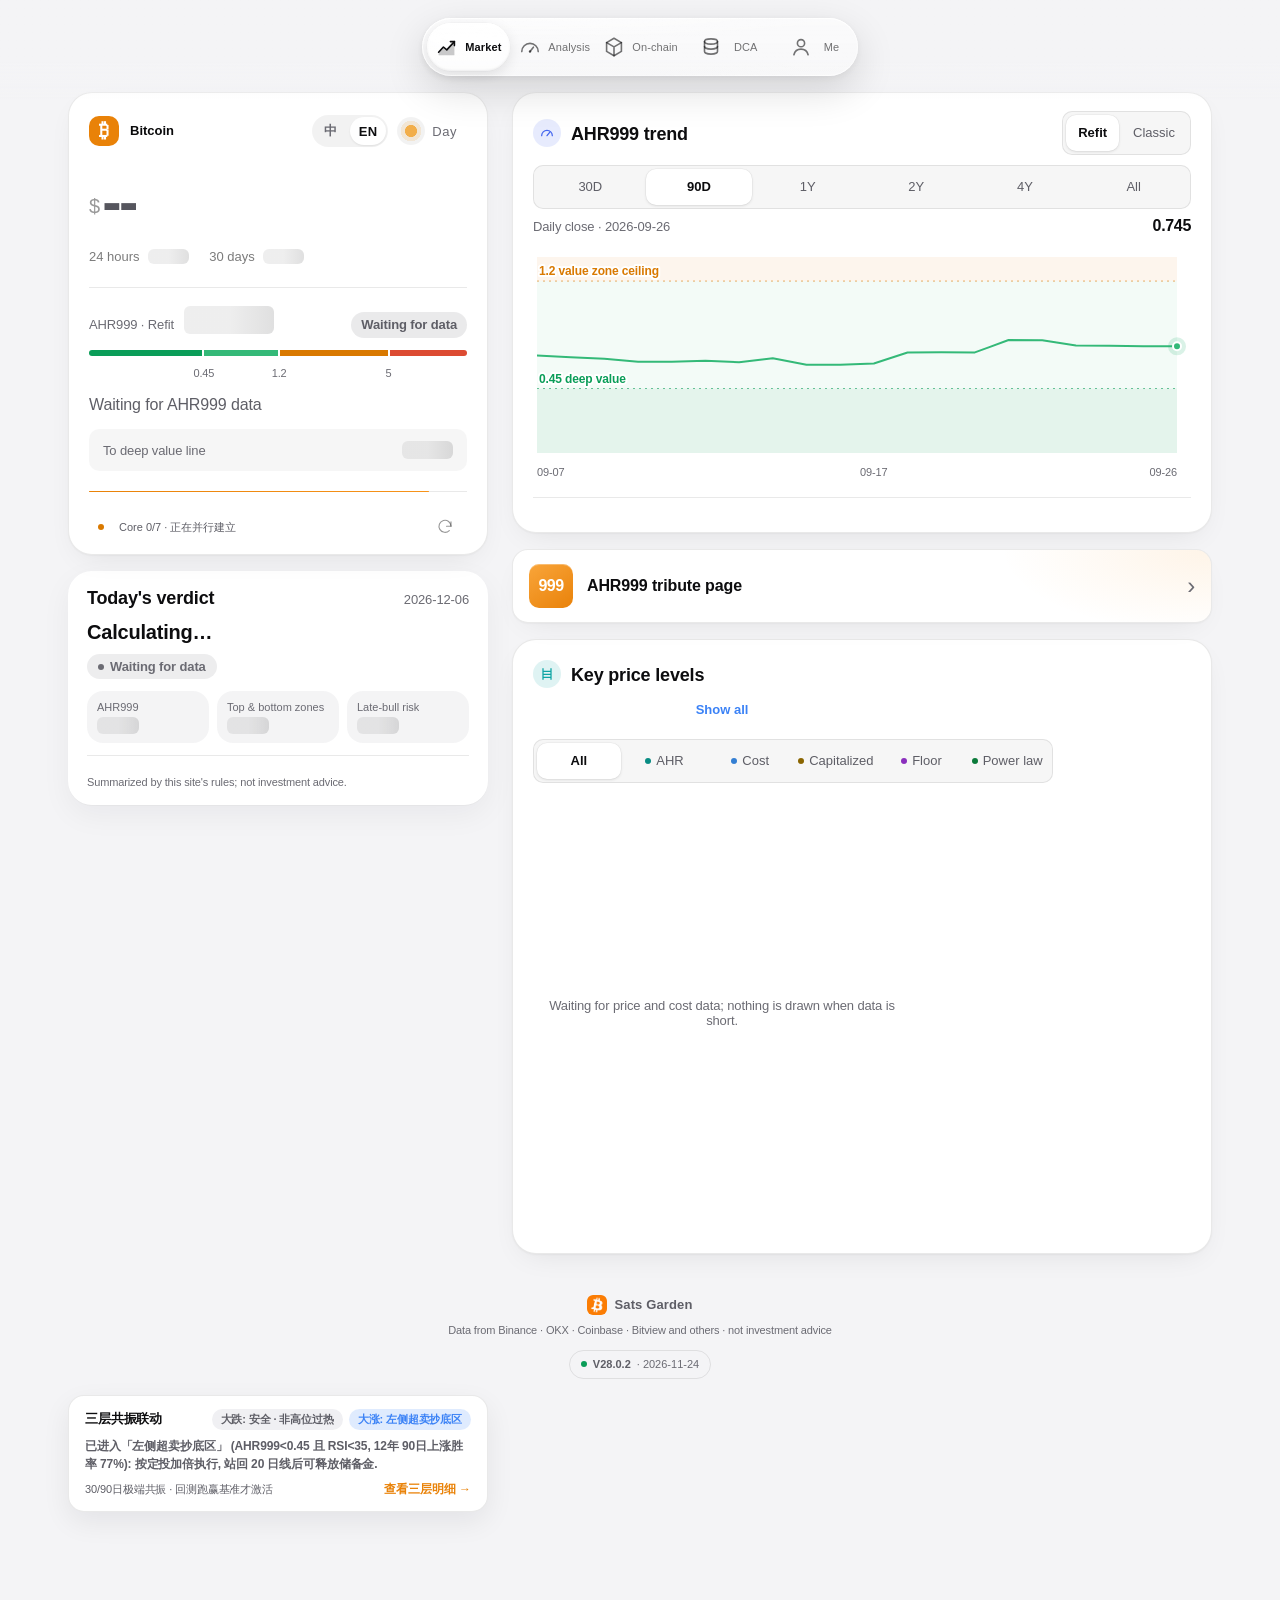
==== commit 456bcddb: "deploy: 28.0.2-20261124" ====
--- a/index.html
+++ b/index.html
@@ -1,5 +1,5 @@
 <!doctype html>
-<!-- BUILD: 28.0.0-20261124 · SATS-GARDEN-V27.11 -->
+<!-- BUILD: 28.0.2-20261124 · SATS-GARDEN-V27.11 -->
 <html lang="zh-CN">
 <head>
   <meta charset="UTF-8" />
@@ -10,7 +10,7 @@
   <meta name="mobile-web-app-capable" content="yes" />
   <meta name="apple-mobile-web-app-status-bar-style" content="black-translucent" />
   <meta name="apple-mobile-web-app-title" content="Sats Garden" />
-  <meta name="btc-dca-build" content="28.0.0-20261124" />
+  <meta name="btc-dca-build" content="28.0.2-20261124" />
   <script>
 (function(){
   "use strict";
@@ -305,7 +305,7 @@
 })();
 </script>
 <script>(function(){var l=null;try{l=localStorage.getItem("btc_lang_v1")}catch(e){}if(l!=="zh"&&l!=="en"){var n=(navigator.languages&&navigator.languages[0])||navigator.language||"";l=/^zh/i.test(n)?"zh":"en"}window.BTC_LANG=l;var d=document.documentElement;d.lang=l==="en"?"en":"zh-CN";if(l==="en"){d.classList.add("i18n-pending");setTimeout(function(){d.classList.remove("i18n-pending")},2500)}})();</script>
-<script>const BUILD_ID="28.0.0-20261124";const BUILD_LABEL="V28.0";function sgLabel(){return window.BTC_LANG==="en"?BUILD_LABEL.replace(/\s*正式版$/,""):BUILD_LABEL}(function(){var T="btc_theme_v1",t=null;try{t=localStorage.getItem(T)}catch(e){}if(t!=="light"&&t!=="dark"){t=null}window.__themePinned=!!t;if(!t)t=window.matchMedia("(prefers-color-scheme: light)").matches?"light":"dark";document.documentElement.dataset.theme=t;})();</script>
+<script>const BUILD_ID="28.0.2-20261124";const BUILD_LABEL="V28.0.2";function sgLabel(){return window.BTC_LANG==="en"?BUILD_LABEL.replace(/\s*正式版$/,""):BUILD_LABEL}(function(){var T="btc_theme_v1",t=null;try{t=localStorage.getItem(T)}catch(e){}if(t!=="light"&&t!=="dark"){t=null}window.__themePinned=!!t;if(!t)t=window.matchMedia("(prefers-color-scheme: light)").matches?"light":"dark";document.documentElement.dataset.theme=t;})();</script>
   <link rel="apple-touch-icon" href="./apple-touch-icon.png" />
   <link rel="icon" type="image/png" sizes="180x180" href="./apple-touch-icon.png" />
   <link rel="manifest" href="./manifest.webmanifest" id="pwaManifest" />
@@ -1010,7 +1010,7 @@
 
 <details class="health health-center" id="healthPanel">
     <summary><span>数据健康中心</span><span id="healthSummary">等待检查</span></summary>
-    <div class="health-center-body"><div class="focus-runtime"><span>版本 <b class="num" id="buildBadge">V28.0</b></span><span>UTC 日期 <b class="num" id="heroDate">--</b></span><span class="hbadge" id="healthBadge">--</span></div>
+    <div class="health-center-body"><div class="focus-runtime"><span>版本 <b class="num" id="buildBadge">V28.0.2</b></span><span>UTC 日期 <b class="num" id="heroDate">--</b></span><span class="hbadge" id="healthBadge">--</span></div>
       <div class="health-hero">
         <div class="health-score-ring" id="healthScoreRing" role="img" aria-label="数据健康度等待检查"><b class="num" id="healthScore">--</b><small>HEALTH</small></div>
         <div class="health-hero-copy">
@@ -1131,7 +1131,7 @@
         <span class="k-b80"><i></i><em id="cbL80">中间 50% 的币</em></span><span class="k-b50"><i></i><em id="cbL50">中间 20% 的币</em></span>
         <span class="k-med"><i></i><em id="cbLmed">中位成本</em></span><span class="k-px"><i></i><em id="cbLpx">价格</em></span>
       </div>
-      <div class="range-tabs" role="group" aria-label="时间范围"><button class="range-btn" type="button" data-cb-range="365" aria-pressed="true">1年</button><button class="range-btn" type="button" data-cb-range="1095" aria-pressed="false">3年</button></div>
+      <div class="range-tabs" role="group" aria-label="时间范围"><button class="range-btn" type="button" data-cb-range="365" aria-pressed="true">1年</button><button class="range-btn" type="button" data-cb-range="1095" aria-pressed="false">3年</button><button class="range-btn" type="button" data-cb-range="1825" aria-pressed="false">5年</button><button class="range-btn" type="button" data-cb-range="0" aria-pressed="false">所有</button></div>
     </div>
     <span class="chart-live" id="cbLive"></span>
     <div class="cdd-chart"><canvas id="cbCanvas" aria-label="持币成本分位带与价格"></canvas><div class="hd-empty" id="cbEmpty">等待数据</div></div>
@@ -2199,7 +2199,7 @@
 
 <script data-inline="vendor">window.LWC_SRC="assets/lightweight-charts.682f74d8c4.js";(function(){var p=false;function load(){if(p||window.LightweightCharts)return;p=true;var sc=document.createElement("script");sc.src=window.LWC_SRC;sc.async=true;sc.onload=function(){try{window.dispatchEvent(new Event("resize"))}catch(e){}};document.head.appendChild(sc)}window.__loadLwc=load;function trig(){load()}["pointerdown","touchstart","keydown"].forEach(function(ev){window.addEventListener(ev,trig,{once:true,passive:true})});if(typeof requestIdleCallback==="function")requestIdleCallback(load,{timeout:1400});else setTimeout(load,1100);})();</script>
 <script defer src="assets/seed-cycle.5a6f45f52a.js" data-inline="seed"></script>
-<script defer src="assets/app.7b85c014d3.js" data-inline="app"></script>
+<script defer src="assets/app.c21192f0d7.js" data-inline="app"></script>
 
 
 
@@ -2235,6 +2235,6 @@
 <script>window.I18N_SRC="assets/i18n-en.9b8f16ab81.js"</script>
 
 
-<script data-inline="ext">window.EXT_SRC="assets/ext-bundle.ab7963b7d6.js";(function(){var p=false;function load(){if(p)return;p=true;var sc=document.createElement("script");sc.src=window.EXT_SRC;sc.async=true;document.body.appendChild(sc)}window.__loadExt=load;function arm(){["pointerdown","touchstart","keydown","hashchange"].forEach(function(ev){window.addEventListener(ev,load,{once:true,passive:true})});if(typeof requestIdleCallback==="function")requestIdleCallback(load,{timeout:600});else setTimeout(load,400);}if(document.readyState==="loading")document.addEventListener("DOMContentLoaded",arm,{once:true});else arm();})();</script>
+<script data-inline="ext">window.EXT_SRC="assets/ext-bundle.ac284d6a92.js";(function(){var p=false;function load(){if(p)return;p=true;var sc=document.createElement("script");sc.src=window.EXT_SRC;sc.async=true;document.body.appendChild(sc)}window.__loadExt=load;function arm(){["pointerdown","touchstart","keydown","hashchange"].forEach(function(ev){window.addEventListener(ev,load,{once:true,passive:true})});if(typeof requestIdleCallback==="function")requestIdleCallback(load,{timeout:600});else setTimeout(load,400);}if(document.readyState==="loading")document.addEventListener("DOMContentLoaded",arm,{once:true});else arm();})();</script>
 </body>
 </html>
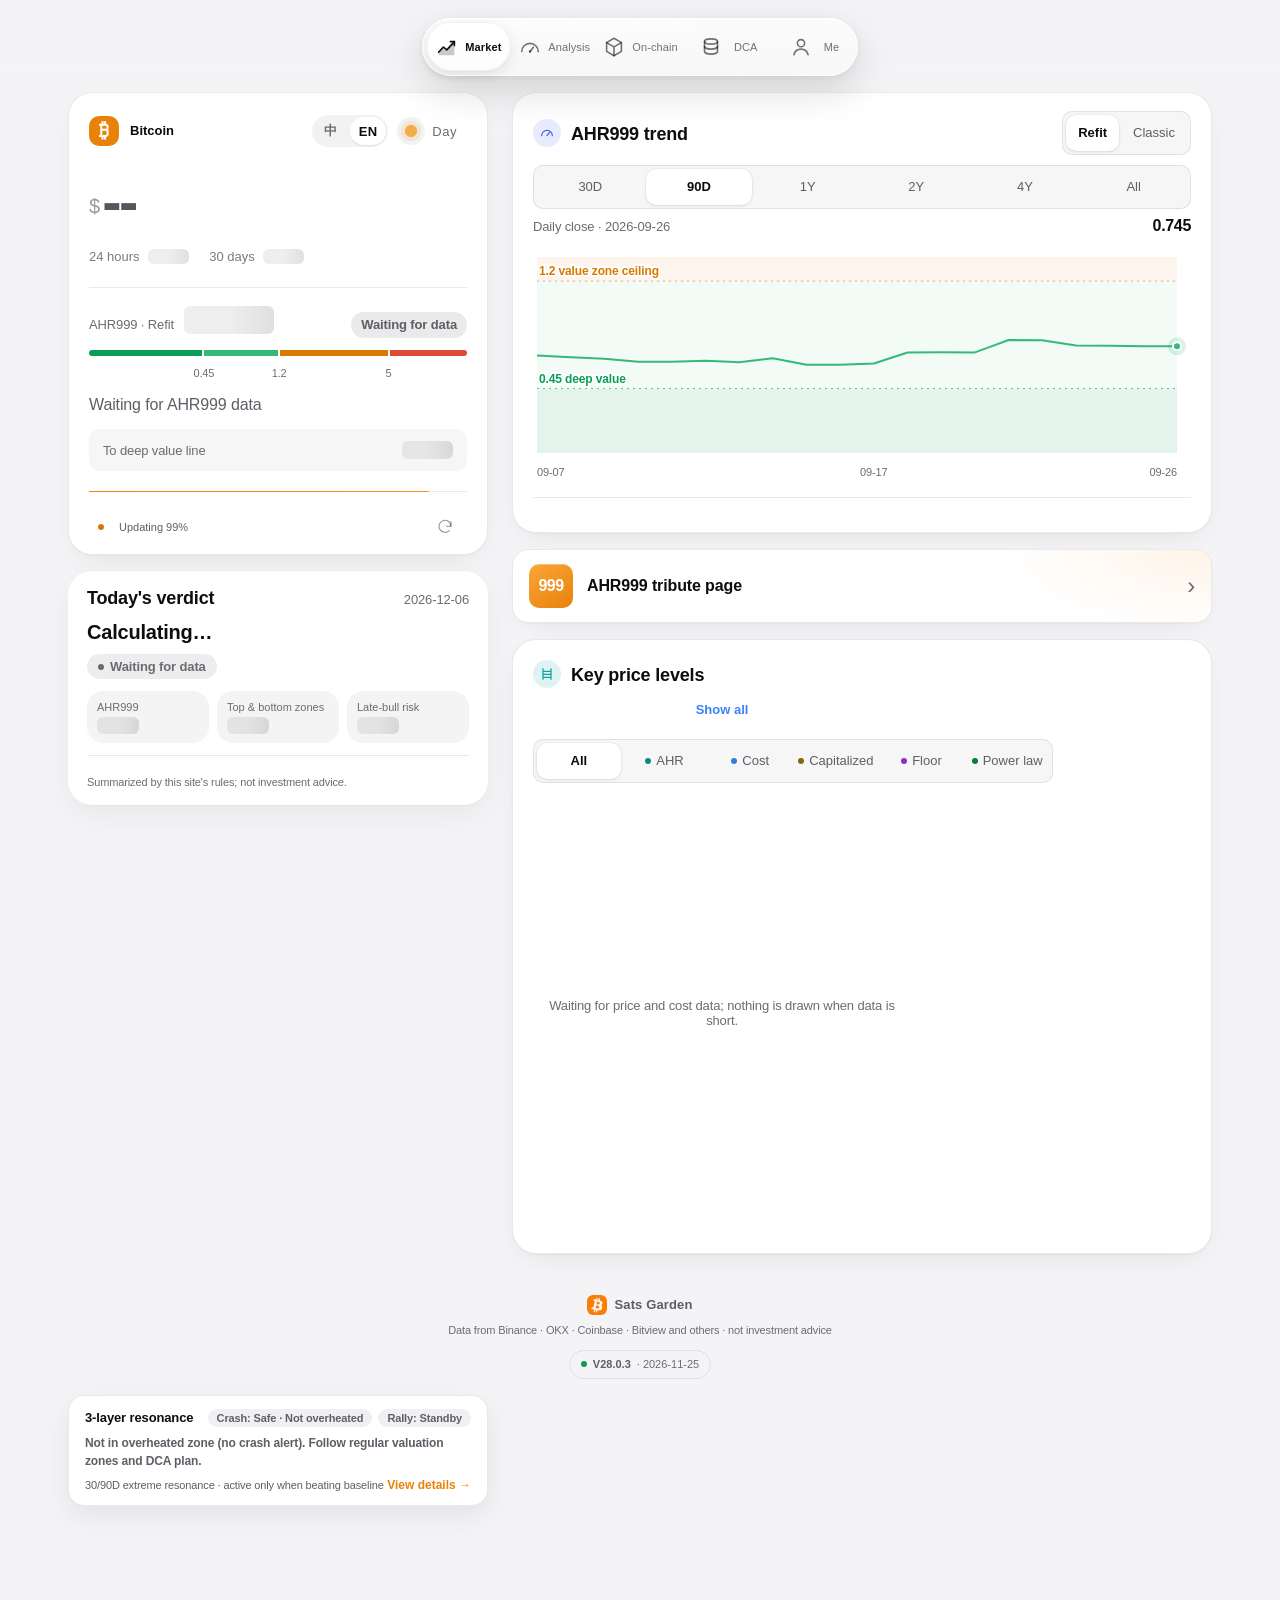
==== commit 730746a5: "deploy: 28.0.3-20261125" ====
--- a/index.html
+++ b/index.html
@@ -1,5 +1,5 @@
 <!doctype html>
-<!-- BUILD: 28.0.2-20261124 · SATS-GARDEN-V27.11 -->
+<!-- BUILD: 28.0.3-20261125 · SATS-GARDEN-V28.0.3 -->
 <html lang="zh-CN">
 <head>
   <meta charset="UTF-8" />
@@ -10,7 +10,7 @@
   <meta name="mobile-web-app-capable" content="yes" />
   <meta name="apple-mobile-web-app-status-bar-style" content="black-translucent" />
   <meta name="apple-mobile-web-app-title" content="Sats Garden" />
-  <meta name="btc-dca-build" content="28.0.2-20261124" />
+  <meta name="btc-dca-build" content="28.0.3-20261125" />
   <script>
 (function(){
   "use strict";
@@ -72,7 +72,7 @@
     if(/(^|\.)bitcoin-data\.com$|^api\.bgeometrics\.com$/.test(h))return /\/last$/.test(p)?"live":"daily";
     if(h==="community-api.coinmetrics.io"||h==="stablecoins.llama.fi"||h==="api.blockchain.info")return "daily";
     if(h==="api.coingecko.com"&&/market_chart/.test(p)){var dd=+(u.searchParams.get("days")||0);return dd>0&&dd<=3?"live":"daily"}
-    if(h==="api.alternative.me"&&/limit=(\d{3,})/.test(q))return "daily";
+    if(h==="api.alternative.me"&&/limit=(0|\d{3,})/.test(q))return "daily";
     if(h==="mempool.space"){if(/historical-price|hashrate\/(all|3y)/.test(p))return "daily";if(/hashrate\/3d/.test(p))return "live";return null}
     if(/binance/.test(h)&&/klines/.test(p))return "live";
     return null;
@@ -138,7 +138,7 @@
     if((m=/^utxos_over_(\d+)pct_in_loss_supply$/.exec(n)))return {k:"loss",pct:+m[1],parts:[]};
     if((m=/^addrs_(.+?)_(addr_count|supply(?:_delta_\w+)?)$/.exec(n))&&BAL[m[1]]){var suf=m[2]==="addr_count"?"address_count":m[2];return {k:"sum",parts:BAL[m[1]].map(function(b){return "balance_"+b+"_"+suf})}}
     if((m=/^bedrock_(raw|cointime|coinflow)_floor_pct(\w+)$/.exec(n)))return {k:"alias",parts:["bedrock_"+{raw:"unweighted",cointime:"awake",coinflow:"mobile"}[m[1]]+"_floor_p"+m[2]]};
-    if(/^bedrock_coinflow_\w+_floor_/.test(n)||/^capital_sentiment_/.test(n)||/^rarity_meter_\w+_rank$/.test(n))return {k:"none",parts:[]};   // 新版没有对应数据
+    if(/^bedrock_coinflow_\w+_floor_/.test(n)||/^capital_sentiment_/.test(n)||/^rarity_meter_/.test(n))return {k:"none",parts:[]};   // 新版没有对应数据
     return {k:"alias",parts:[n]};
   }
   function bvGet(u){return native(u,{mode:"cors",cache:"no-store"}).then(function(r){return r.text().then(function(t){var j=null;try{j=JSON.parse(t)}catch(e){}return {ok:r.ok,status:r.status,j:j,t:t}})})}
@@ -295,7 +295,7 @@
   // V27.10：给本机存储瘦身。这几个模块各自把 170～420 KB 的图表数据存进 localStorage（Safari 上限约 5 MB，已用近 3 MB）；
   // 同一份数据网络缓存层已经存在 IndexedDB 里（容量大得多、离线也能用），所以这里不再重复存：写入时直接跳过，并清掉以前存的。
   // 模块下次打开时照常「请求」，由缓存层从本机副本立即返回，不产生网络流量。IndexedDB 不可用（如无痕模式）时保持原样。
-  var BIG={btc_bitview_capitalized_price_v1:1,btc_bitview_lth_psil_v1:1,btc_bitview_cost_basis_v1:1,btc_bitview_revived_v3_1y:1,btc_bitview_lth_nupl_v1:1};
+  var BIG={btc_bitview_capitalized_price_v1:1,btc_bitview_lth_psil_v1:1,btc_bitview_cost_basis_v1:1,btc_bitview_revived_v3_1y:1,btc_bitview_lth_nupl_v1:1,btc_bitview_floor_v2:1,btc_power_history_v2:1,btc_fgi_full_v1:1};
   if(!window.indexedDB||!window.__sgNet)return;
   try{
     var raw=Storage.prototype.setItem;
@@ -305,7 +305,7 @@
 })();
 </script>
 <script>(function(){var l=null;try{l=localStorage.getItem("btc_lang_v1")}catch(e){}if(l!=="zh"&&l!=="en"){var n=(navigator.languages&&navigator.languages[0])||navigator.language||"";l=/^zh/i.test(n)?"zh":"en"}window.BTC_LANG=l;var d=document.documentElement;d.lang=l==="en"?"en":"zh-CN";if(l==="en"){d.classList.add("i18n-pending");setTimeout(function(){d.classList.remove("i18n-pending")},2500)}})();</script>
-<script>const BUILD_ID="28.0.2-20261124";const BUILD_LABEL="V28.0.2";function sgLabel(){return window.BTC_LANG==="en"?BUILD_LABEL.replace(/\s*正式版$/,""):BUILD_LABEL}(function(){var T="btc_theme_v1",t=null;try{t=localStorage.getItem(T)}catch(e){}if(t!=="light"&&t!=="dark"){t=null}window.__themePinned=!!t;if(!t)t=window.matchMedia("(prefers-color-scheme: light)").matches?"light":"dark";document.documentElement.dataset.theme=t;})();</script>
+<script>const BUILD_ID="28.0.3-20261125";const BUILD_LABEL="V28.0.3";function sgLabel(){return window.BTC_LANG==="en"?BUILD_LABEL.replace(/\s*正式版$/,""):BUILD_LABEL}(function(){var T="btc_theme_v1",t=null;try{t=localStorage.getItem(T)}catch(e){}if(t!=="light"&&t!=="dark"){t=null}window.__themePinned=!!t;if(!t)t=window.matchMedia("(prefers-color-scheme: light)").matches?"light":"dark";document.documentElement.dataset.theme=t;})();</script>
   <link rel="apple-touch-icon" href="./apple-touch-icon.png" />
   <link rel="icon" type="image/png" sizes="180x180" href="./apple-touch-icon.png" />
   <link rel="manifest" href="./manifest.webmanifest" id="pwaManifest" />
@@ -383,6 +383,7 @@
 
   
   </div>
+  <section class="today-verdict" id="todayVerdict" data-tab="now" aria-label="今日结论"><div class="tv-head"><h2>今日结论</h2><small id="tvDate"></small></div><p class="tv-main" id="tvMain">计算中…</p><span class="tv-act" id="tvAct"><i></i><span>--</span></span><div class="tv-chips"><button class="tv-chip" type="button" data-go="ahr"><small>AHR999</small><b id="tvAhr">--</b></button><button class="tv-chip" type="button" data-go="tb"><small>顶底区间</small><b id="tvTb">--</b></button><button class="tv-chip" type="button" data-go="risk"><small>牛市风控</small><b id="tvRisk">--</b></button></div><div class="tv-why" id="tvWhy" hidden></div><p class="tv-note">按本站规则汇总，不构成投资建议。</p></section>
 </div><!-- /home-left -->
 <section class="rs-sync-card" id="homeResonanceBar" aria-label="三层共振联动">
   <div class="rs-sync-head">
@@ -554,12 +555,12 @@
     </div>
 
     <div class="rs-strip">
-      <div class="rs-mini"><div class="rs-mini-k">Coinbase 溢价</div><div class="rs-mini-v" id="rsValCb">—</div><div class="rs-mini-s" id="rsSubCb">加载中</div></div>
-      <div class="rs-mini"><div class="rs-mini-k">合约 OI 7日变化</div><div class="rs-mini-v" id="rsValOi">—</div><div class="rs-mini-s" id="rsSubOi">加载中</div></div>
-      <div class="rs-mini"><div class="rs-mini-k">ETF 5日净流</div><div class="rs-mini-v" id="rsValEtf">—</div><div class="rs-mini-s" id="rsSubEtf">加载中</div></div>
-      <div class="rs-mini"><div class="rs-mini-k">稳定币 7日净增</div><div class="rs-mini-v" id="rsValStb">—</div><div class="rs-mini-s" id="rsSubStb">加载中</div></div>
-      <div class="rs-mini"><div class="rs-mini-k">恐惧贪婪 F&amp;G</div><div class="rs-mini-v" id="rsValFng">—</div><div class="rs-mini-s" id="rsSubFng">加载中</div></div>
-      <div class="rs-mini"><div class="rs-mini-k">STH 成本 / SOPR</div><div class="rs-mini-v" id="rsValSth">—</div><div class="rs-mini-s" id="rsSubSth">加载中</div></div>
+      <div class="rs-mini"><div class="rs-mini-k">Coinbase 溢价</div><div class="rs-mini-v" id="rsValCb">—</div><div class="rs-mini-s" id="rsSubCb">展开后读取</div></div>
+      <div class="rs-mini"><div class="rs-mini-k">合约 OI 7日变化</div><div class="rs-mini-v" id="rsValOi">—</div><div class="rs-mini-s" id="rsSubOi">展开后读取</div></div>
+      <div class="rs-mini"><div class="rs-mini-k">ETF 5日净流</div><div class="rs-mini-v" id="rsValEtf">—</div><div class="rs-mini-s" id="rsSubEtf">展开后读取</div></div>
+      <div class="rs-mini"><div class="rs-mini-k">稳定币 7日净增</div><div class="rs-mini-v" id="rsValStb">—</div><div class="rs-mini-s" id="rsSubStb">展开后读取</div></div>
+      <div class="rs-mini"><div class="rs-mini-k">恐惧贪婪 F&amp;G</div><div class="rs-mini-v" id="rsValFng">—</div><div class="rs-mini-s" id="rsSubFng">展开后读取</div></div>
+      <div class="rs-mini"><div class="rs-mini-k">STH 成本 / SOPR</div><div class="rs-mini-v" id="rsValSth">—</div><div class="rs-mini-s" id="rsSubSth">展开后读取</div></div>
     </div>
 
     <div class="rs-tabs">
@@ -569,7 +570,7 @@
       </div>
       <div class="rs-actions">
         <span id="rsStatusMeta">正在计算 12 年实盘回测…</span>
-        <button type="button" class="rs-btn" id="rsRefreshBtn">刷新</button>
+        <button type="button" class="rs-btn" id="rsRefreshBtn">更新</button>
       </div>
     </div>
 
@@ -1120,7 +1121,7 @@
       </div>
     </div>
   </section><section class="sec cband-section" id="costBands" aria-label="持币成本分位带">
-    <div class="module-head"><div class="module-title-row"><h2 class="sec-title">持币成本分位带</h2><div class="module-status head-status"><span class="fresh-badge" id="freshCostBands">等待数据</span></div></div></div>
+    <div class="module-head"><div class="module-title-row"><h2 class="sec-title">持币成本分位带</h2><div class="module-status head-status"><span class="fresh-badge" id="freshCostBands">等待数据</span></div><button class="mini-toggle" type="button" id="costBandsRefreshBtn">更新</button></div></div>
     <div class="cdd-kpis mchg-kpis">
       <article class="cdd-kpi"><small id="cbPosL">现价高于</small><b class="num" id="cbPos">--</b></article>
       <article class="cdd-kpi"><small id="cbMedL">中位成本</small><b class="num" id="cbMed">--</b></article>
@@ -1131,7 +1132,7 @@
         <span class="k-b80"><i></i><em id="cbL80">中间 50% 的币</em></span><span class="k-b50"><i></i><em id="cbL50">中间 20% 的币</em></span>
         <span class="k-med"><i></i><em id="cbLmed">中位成本</em></span><span class="k-px"><i></i><em id="cbLpx">价格</em></span>
       </div>
-      <div class="range-tabs" role="group" aria-label="时间范围"><button class="range-btn" type="button" data-cb-range="365" aria-pressed="true">1年</button><button class="range-btn" type="button" data-cb-range="1095" aria-pressed="false">3年</button><button class="range-btn" type="button" data-cb-range="1825" aria-pressed="false">5年</button><button class="range-btn" type="button" data-cb-range="0" aria-pressed="false">所有</button></div>
+      <div class="range-tabs" role="group" aria-label="时间范围"><button class="range-btn" type="button" data-cb-range="365" aria-pressed="true">1年</button><button class="range-btn" type="button" data-cb-range="1095" aria-pressed="false">3年</button><button class="range-btn" type="button" data-cb-range="1825" aria-pressed="false">5年</button><button class="range-btn" type="button" data-cb-range="0" aria-pressed="false">全部</button></div>
     </div>
     <span class="chart-live" id="cbLive"></span>
     <div class="cdd-chart"><canvas id="cbCanvas" aria-label="持币成本分位带与价格"></canvas><div class="hd-empty" id="cbEmpty">等待数据</div></div>
@@ -1605,8 +1606,8 @@
     <div class="ws-meta">
       <div id="wsLatestVal">最新值：加载中…</div>
       <div class="ws-legend">
-        <span><i class="ws-dot" style="background:#f59e0b"></i><span id="wsLegName">10k~100k</span></span>
-        <span><i class="ws-dot" style="background:#848b99"></i>BTC Price</span>
+        <span><i class="ws-dot" style="background:#2563eb"></i><span id="wsLegName">10k~100k</span></span>
+        <span><i class="ws-dot" style="background:#f7931a"></i>现价</span>
       </div>
     </div>
 
@@ -1617,7 +1618,7 @@
 
     <div class="ws-foot">
       <span id="wsStatus">数据：Bitview 公开日线（按地址余额区间统计）</span>
-      <button type="button" class="ws-btn" id="wsRefreshBtn">刷新</button>
+      <button type="button" class="ws-btn" id="wsRefreshBtn">更新</button>
     </div>
   </div>
 </section></details>
@@ -1800,7 +1801,7 @@
     <button type="button" class="rs-bk-btn" id="rsBkToggleImport">导入 / 恢复</button>
   </div>
   <div class="rs-bk-panel" id="rsBkPanel">
-    <textarea class="rs-bk-area" id="rsBkInput" placeholder="粘贴备份码（JSON），或点击下方选择备份文件…"></textarea>
+    <textarea class="rs-bk-area" id="rsBkInput" placeholder="粘贴备份码（JSON），或点按下方选择备份文件…"></textarea>
     <div style="display:flex;align-items:center;justify-content:space-between;gap:8px;margin-top:8px;flex-wrap:wrap">
       <label class="rs-bk-btn" style="padding:6px 12px;cursor:pointer">选择 .json 文件<input type="file" id="rsBkFile" accept=".json,application/json" style="display:none"></label>
       <button type="button" class="rs-bk-btn primary" id="rsBkApply" style="padding:6px 14px">确认恢复到本机</button>
@@ -2199,7 +2200,7 @@
 
 <script data-inline="vendor">window.LWC_SRC="assets/lightweight-charts.682f74d8c4.js";(function(){var p=false;function load(){if(p||window.LightweightCharts)return;p=true;var sc=document.createElement("script");sc.src=window.LWC_SRC;sc.async=true;sc.onload=function(){try{window.dispatchEvent(new Event("resize"))}catch(e){}};document.head.appendChild(sc)}window.__loadLwc=load;function trig(){load()}["pointerdown","touchstart","keydown"].forEach(function(ev){window.addEventListener(ev,trig,{once:true,passive:true})});if(typeof requestIdleCallback==="function")requestIdleCallback(load,{timeout:1400});else setTimeout(load,1100);})();</script>
 <script defer src="assets/seed-cycle.5a6f45f52a.js" data-inline="seed"></script>
-<script defer src="assets/app.c21192f0d7.js" data-inline="app"></script>
+<script defer src="assets/app.8ac3594c22.js" data-inline="app"></script>
 
 
 
@@ -2232,9 +2233,9 @@
 
 
 
-<script>window.I18N_SRC="assets/i18n-en.9b8f16ab81.js"</script>
-
-
-<script data-inline="ext">window.EXT_SRC="assets/ext-bundle.ac284d6a92.js";(function(){var p=false;function load(){if(p)return;p=true;var sc=document.createElement("script");sc.src=window.EXT_SRC;sc.async=true;document.body.appendChild(sc)}window.__loadExt=load;function arm(){["pointerdown","touchstart","keydown","hashchange"].forEach(function(ev){window.addEventListener(ev,load,{once:true,passive:true})});if(typeof requestIdleCallback==="function")requestIdleCallback(load,{timeout:600});else setTimeout(load,400);}if(document.readyState==="loading")document.addEventListener("DOMContentLoaded",arm,{once:true});else arm();})();</script>
+<script data-inline="i18n">window.I18N_SRC="assets/i18n-en.dede1b668f.js";if(window.BTC_LANG==="en"){var l=document.createElement("link");l.rel="preload";l.as="script";l.href=window.I18N_SRC;document.head.appendChild(l)}</script>
+
+
+<script data-inline="ext">window.EXT_SRC="assets/ext-bundle.d4631c734b.js";(function(){var p=false;function load(){if(p)return;p=true;var sc=document.createElement("script");sc.src=window.EXT_SRC;sc.async=true;document.body.appendChild(sc)}window.__loadExt=load;if(window.BTC_LANG==="en"){load();return}function arm(){["pointerdown","touchstart","keydown","hashchange"].forEach(function(ev){window.addEventListener(ev,load,{once:true,passive:true})});if(typeof requestIdleCallback==="function")requestIdleCallback(load,{timeout:600});else setTimeout(load,400);}if(document.readyState==="loading")document.addEventListener("DOMContentLoaded",arm,{once:true});else arm();})();</script>
 </body>
 </html>
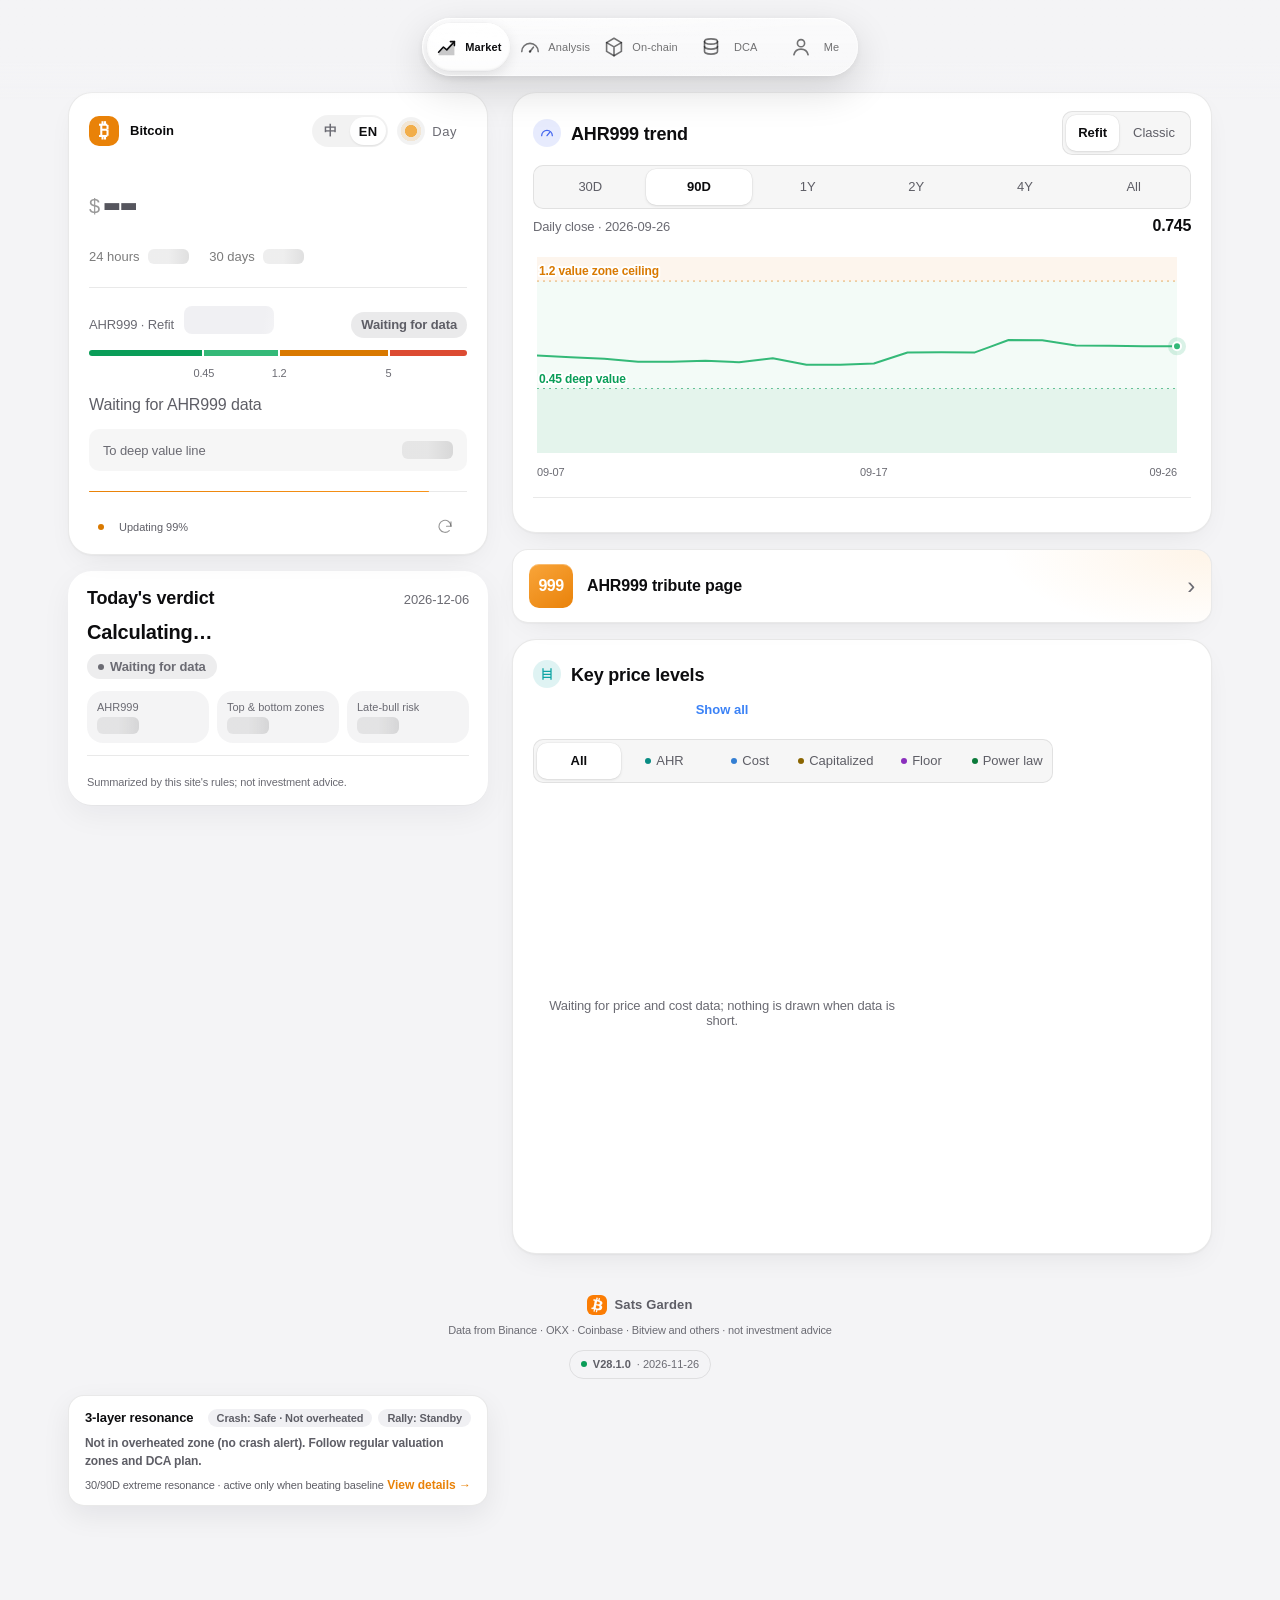
==== commit b96e7802: "deploy: 28.1.0-20261126" ====
--- a/index.html
+++ b/index.html
@@ -1,5 +1,5 @@
 <!doctype html>
-<!-- BUILD: 28.0.3-20261125 · SATS-GARDEN-V28.0.3 -->
+<!-- BUILD: 28.1.0-20261126 · SATS-GARDEN-V28.1.0 -->
 <html lang="zh-CN">
 <head>
   <meta charset="UTF-8" />
@@ -10,7 +10,7 @@
   <meta name="mobile-web-app-capable" content="yes" />
   <meta name="apple-mobile-web-app-status-bar-style" content="black-translucent" />
   <meta name="apple-mobile-web-app-title" content="Sats Garden" />
-  <meta name="btc-dca-build" content="28.0.3-20261125" />
+  <meta name="btc-dca-build" content="28.1.0-20261126" />
   <script>
 (function(){
   "use strict";
@@ -254,12 +254,34 @@
   function waitFor(p,sig){return new Promise(function(res,rej){
     if(sig){if(sig.aborted){rej(new DOMException("Aborted","AbortError"));return}sig.addEventListener("abort",function(){rej(new DOMException("Aborted","AbortError"))},{once:true})}
     p.then(res,rej)})}
+  var dataMiss={};
+  try{var dm=JSON.parse(sessionStorage.getItem("sg_data_miss_v1")||"{}");if(dm&&typeof dm==="object")dataMiss=dm}catch(e){}
+  function guardLocalData(input,init,pKey){
+    if(dataMiss[pKey]&&Date.now()-dataMiss[pKey]<10*60*1000){
+      return Promise.resolve(new Response("{}",{status:404,headers:{"content-type":"application/json","x-sg-miss":"1"}}));
+    }
+    return native(input,init).then(function(r){
+      var ct=(r.headers.get("content-type")||"").toLowerCase();
+      if(!r.ok||ct.indexOf("text/html")>=0){
+        dataMiss[pKey]=Date.now();
+        try{sessionStorage.setItem("sg_data_miss_v1",JSON.stringify(dataMiss))}catch(e){}
+        return new Response("{}",{status:404,headers:{"content-type":"application/json"}});
+      }
+      return r;
+    });
+  }
   window.fetch=function(input,init){
     try{
       var req=typeof input==="string"?null:input,url=req?req.url:String(input),method=((init&&init.method)||(req&&req.method)||"GET").toUpperCase();
       if(method!=="GET")return native(input,init);
       var u=new URL(url,location.href),c=cls(u);
-      if(!c)return u.origin===location.origin?native(input,init):watch(native(input,init),url).catch(function(e){failedWhy(url,reason(e));throw e});
+      if(!c){
+        if(u.origin===location.origin){
+          if(/\/data\/.+\.json$/i.test(u.pathname)&&!u.searchParams.has("_btc_update"))return guardLocalData(input,init,u.pathname);
+          return native(input,init);
+        }
+        return watch(native(input,init),url).catch(function(e){failedWhy(url,reason(e));throw e});
+      }
       var key=u.href,sig=(init&&init.signal)||(req&&req.signal)||null;
     }catch(e){return native(input,init)}
     return get(key).then(function(rec){
@@ -288,6 +310,26 @@
     });
   };
 })();
+window.__sgV28=(function(){
+  "use strict";
+  var MAX_AGE=36*3600*1000,pCore=null,pCharts=null;
+  function loadJson(path){
+    var ctrl=typeof AbortController!=="undefined"?new AbortController():null;
+    var tm=ctrl?setTimeout(function(){try{ctrl.abort()}catch(e){}},7000):null;
+    return fetch(path,ctrl?{cache:"no-cache",signal:ctrl.signal}:{cache:"no-cache"}).then(function(r){
+      if(tm)clearTimeout(tm);
+      if(!r.ok||(r.headers.get("content-type")||"").toLowerCase().indexOf("text/html")>=0)return null;
+      return r.json();
+    }).then(function(j){
+      if(!j||j.v!==1||!(+j.ts>0)||Date.now()-(+j.ts)>MAX_AGE)return null;
+      return j;
+    }).catch(function(){if(tm)clearTimeout(tm);return null});
+  }
+  return {
+    core:function(force){if(force||!pCore)pCore=loadJson("./data/v28/core.json");return pCore},
+    charts:function(force){if(force||!pCharts)pCharts=loadJson("./data/v28/charts.json");return pCharts}
+  };
+})();
 </script>
 <script>
 (function(){
@@ -305,7 +347,7 @@
 })();
 </script>
 <script>(function(){var l=null;try{l=localStorage.getItem("btc_lang_v1")}catch(e){}if(l!=="zh"&&l!=="en"){var n=(navigator.languages&&navigator.languages[0])||navigator.language||"";l=/^zh/i.test(n)?"zh":"en"}window.BTC_LANG=l;var d=document.documentElement;d.lang=l==="en"?"en":"zh-CN";if(l==="en"){d.classList.add("i18n-pending");setTimeout(function(){d.classList.remove("i18n-pending")},2500)}})();</script>
-<script>const BUILD_ID="28.0.3-20261125";const BUILD_LABEL="V28.0.3";function sgLabel(){return window.BTC_LANG==="en"?BUILD_LABEL.replace(/\s*正式版$/,""):BUILD_LABEL}(function(){var T="btc_theme_v1",t=null;try{t=localStorage.getItem(T)}catch(e){}if(t!=="light"&&t!=="dark"){t=null}window.__themePinned=!!t;if(!t)t=window.matchMedia("(prefers-color-scheme: light)").matches?"light":"dark";document.documentElement.dataset.theme=t;})();</script>
+<script>const BUILD_ID="28.1.0-20261126";const BUILD_LABEL="V28.1.0";function sgLabel(){return window.BTC_LANG==="en"?BUILD_LABEL.replace(/\s*正式版$/,""):BUILD_LABEL}(function(){var T="btc_theme_v1",t=null;try{t=localStorage.getItem(T)}catch(e){}if(t!=="light"&&t!=="dark"){t=null}window.__themePinned=!!t;if(!t)t=window.matchMedia("(prefers-color-scheme: light)").matches?"light":"dark";document.documentElement.dataset.theme=t;})();</script>
   <link rel="apple-touch-icon" href="./apple-touch-icon.png" />
   <link rel="icon" type="image/png" sizes="180x180" href="./apple-touch-icon.png" />
   <link rel="manifest" href="./manifest.webmanifest" id="pwaManifest" />
@@ -315,11 +357,11 @@
   <meta name="description" content="查看比特币价格与 AHR999 指数，切换经典与新拟合模型，记录定投进度；按需展开链上成本与市场分析。" />
   <meta name="keywords" content="BTC,比特币,Bitcoin,AHR999,MVRV,LTH_PSIL,200WMA,恐惧贪婪,Sats Garden,链上数据,幂律" />
   <meta name="robots" content="index,follow" />
-  <link rel="canonical" href="https://9992100.xyz/" />
-  <meta property="og:url" content="https://9992100.xyz/" />
-  <meta property="og:image" content="https://9992100.xyz/docs/cover.jpg" />
+  <link rel="canonical" href="https://9992100.xyz/btc/" />
+  <meta property="og:url" content="https://9992100.xyz/btc/" />
+  <meta property="og:image" content="https://9992100.xyz/btc/docs/cover.jpg" />
   <meta property="og:locale" content="zh_CN" />
-  <meta name="twitter:image" content="https://9992100.xyz/docs/cover.jpg" />
+  <meta name="twitter:image" content="https://9992100.xyz/btc/docs/cover.jpg" />
   <meta property="og:type" content="website" />
   <meta property="og:title" content="Sats Garden · 比特币价格与 AHR999" />
   <meta property="og:description" content="比特币价格、AHR999 周期估值与本月定投进度。" />
@@ -2200,7 +2242,7 @@
 
 <script data-inline="vendor">window.LWC_SRC="assets/lightweight-charts.682f74d8c4.js";(function(){var p=false;function load(){if(p||window.LightweightCharts)return;p=true;var sc=document.createElement("script");sc.src=window.LWC_SRC;sc.async=true;sc.onload=function(){try{window.dispatchEvent(new Event("resize"))}catch(e){}};document.head.appendChild(sc)}window.__loadLwc=load;function trig(){load()}["pointerdown","touchstart","keydown"].forEach(function(ev){window.addEventListener(ev,trig,{once:true,passive:true})});if(typeof requestIdleCallback==="function")requestIdleCallback(load,{timeout:1400});else setTimeout(load,1100);})();</script>
 <script defer src="assets/seed-cycle.5a6f45f52a.js" data-inline="seed"></script>
-<script defer src="assets/app.8ac3594c22.js" data-inline="app"></script>
+<script defer src="assets/app.2d508ce5f3.js" data-inline="app"></script>
 
 
 
@@ -2236,6 +2278,6 @@
 <script data-inline="i18n">window.I18N_SRC="assets/i18n-en.dede1b668f.js";if(window.BTC_LANG==="en"){var l=document.createElement("link");l.rel="preload";l.as="script";l.href=window.I18N_SRC;document.head.appendChild(l)}</script>
 
 
-<script data-inline="ext">window.EXT_SRC="assets/ext-bundle.d4631c734b.js";(function(){var p=false;function load(){if(p)return;p=true;var sc=document.createElement("script");sc.src=window.EXT_SRC;sc.async=true;document.body.appendChild(sc)}window.__loadExt=load;if(window.BTC_LANG==="en"){load();return}function arm(){["pointerdown","touchstart","keydown","hashchange"].forEach(function(ev){window.addEventListener(ev,load,{once:true,passive:true})});if(typeof requestIdleCallback==="function")requestIdleCallback(load,{timeout:600});else setTimeout(load,400);}if(document.readyState==="loading")document.addEventListener("DOMContentLoaded",arm,{once:true});else arm();})();</script>
+<script data-inline="ext">window.EXT_SRC="assets/ext-bundle.0826cacb3d.js";(function(){var p=false;function load(){if(p)return;p=true;var sc=document.createElement("script");sc.src=window.EXT_SRC;sc.async=true;document.body.appendChild(sc)}window.__loadExt=load;if(window.BTC_LANG==="en"){load();return}function arm(){["pointerdown","touchstart","keydown","hashchange"].forEach(function(ev){window.addEventListener(ev,load,{once:true,passive:true})});if(typeof requestIdleCallback==="function")requestIdleCallback(load,{timeout:600});else setTimeout(load,400);}if(document.readyState==="loading")document.addEventListener("DOMContentLoaded",arm,{once:true});else arm();})();</script>
 </body>
 </html>
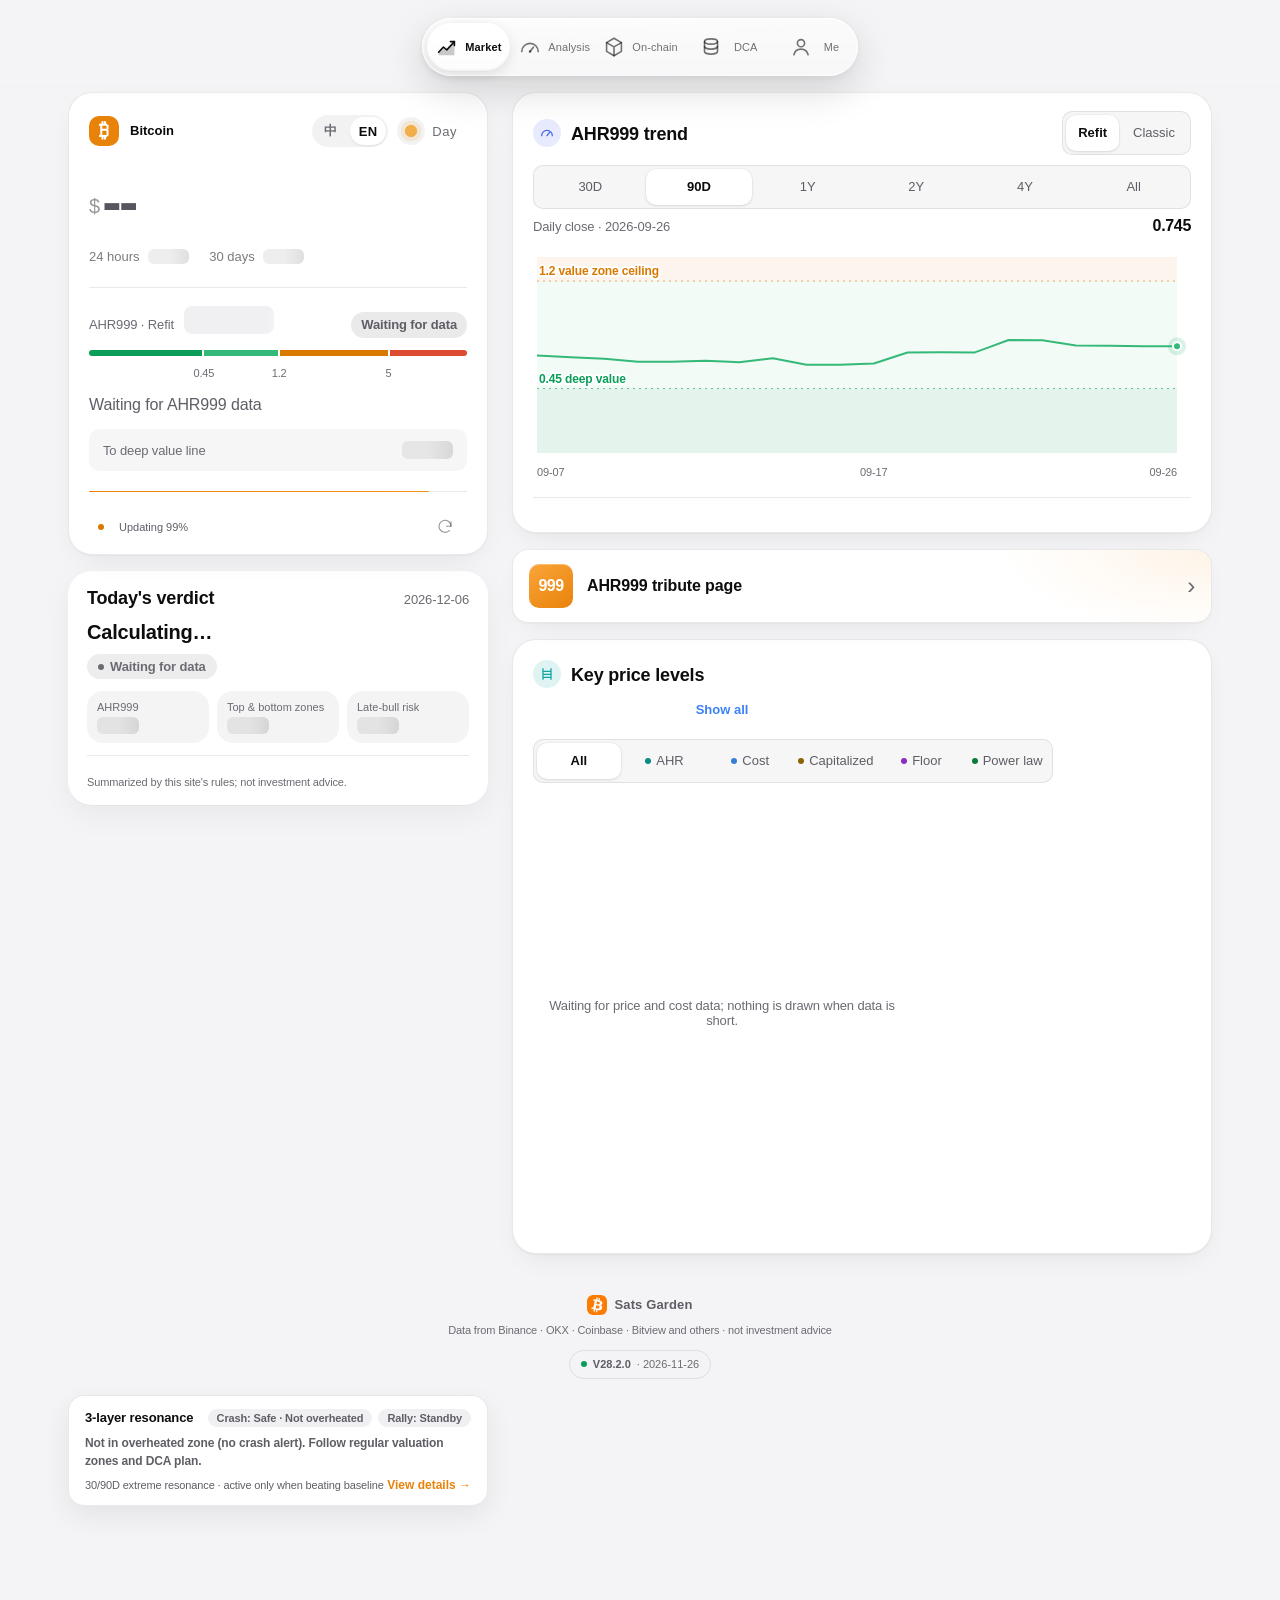
==== commit 09e46d9f: "deploy: 28.2.0-20261126" ====
--- a/index.html
+++ b/index.html
@@ -1,5 +1,5 @@
 <!doctype html>
-<!-- BUILD: 28.1.0-20261126 · SATS-GARDEN-V28.1.0 -->
+<!-- BUILD: 28.2.0-20261126 · SATS-GARDEN-V28.2.0 -->
 <html lang="zh-CN">
 <head>
   <meta charset="UTF-8" />
@@ -10,7 +10,7 @@
   <meta name="mobile-web-app-capable" content="yes" />
   <meta name="apple-mobile-web-app-status-bar-style" content="black-translucent" />
   <meta name="apple-mobile-web-app-title" content="Sats Garden" />
-  <meta name="btc-dca-build" content="28.1.0-20261126" />
+  <meta name="btc-dca-build" content="28.2.0-20261126" />
   <script>
 (function(){
   "use strict";
@@ -347,7 +347,7 @@
 })();
 </script>
 <script>(function(){var l=null;try{l=localStorage.getItem("btc_lang_v1")}catch(e){}if(l!=="zh"&&l!=="en"){var n=(navigator.languages&&navigator.languages[0])||navigator.language||"";l=/^zh/i.test(n)?"zh":"en"}window.BTC_LANG=l;var d=document.documentElement;d.lang=l==="en"?"en":"zh-CN";if(l==="en"){d.classList.add("i18n-pending");setTimeout(function(){d.classList.remove("i18n-pending")},2500)}})();</script>
-<script>const BUILD_ID="28.1.0-20261126";const BUILD_LABEL="V28.1.0";function sgLabel(){return window.BTC_LANG==="en"?BUILD_LABEL.replace(/\s*正式版$/,""):BUILD_LABEL}(function(){var T="btc_theme_v1",t=null;try{t=localStorage.getItem(T)}catch(e){}if(t!=="light"&&t!=="dark"){t=null}window.__themePinned=!!t;if(!t)t=window.matchMedia("(prefers-color-scheme: light)").matches?"light":"dark";document.documentElement.dataset.theme=t;})();</script>
+<script>const BUILD_ID="28.2.0-20261126";const BUILD_LABEL="V28.2.0";function sgLabel(){return window.BTC_LANG==="en"?BUILD_LABEL.replace(/\s*正式版$/,""):BUILD_LABEL}(function(){var T="btc_theme_v1",t=null;try{t=localStorage.getItem(T)}catch(e){}if(t!=="light"&&t!=="dark"){t=null}window.__themePinned=!!t;if(!t)t=window.matchMedia("(prefers-color-scheme: light)").matches?"light":"dark";document.documentElement.dataset.theme=t;})();</script>
   <link rel="apple-touch-icon" href="./apple-touch-icon.png" />
   <link rel="icon" type="image/png" sizes="180x180" href="./apple-touch-icon.png" />
   <link rel="manifest" href="./manifest.webmanifest" id="pwaManifest" />
@@ -369,7 +369,7 @@
   <meta name="twitter:card" content="summary_large_image" />
   <meta name="twitter:title" content="BTC · 价格与 AHR999" />
   <meta name="twitter:description" content="比特币价格、AHR999 周期估值与本月定投进度。" />
-  <link rel="stylesheet" href="assets/app.40f1343004.css" data-inline="css" />
+  <link rel="stylesheet" href="assets/app.aedde8ad93.css" data-inline="css" />
 <noscript><div style="max-width:700px;margin:0 auto;padding:40px 20px;font-family:system-ui;color:#333"><h1>Sats Garden</h1><p>本页面需要启用 JavaScript 才能加载实时行情与链上指标。请在浏览器设置中开启 JavaScript 后重新访问。</p></div></noscript>
   </head>
 <body class="booting terminal-ui focus-layout">
@@ -1237,12 +1237,20 @@
       </div>
 
       <div class="dist-toolbar">
-        <div class="dist-legend" aria-label="图例">
-          <span class="cost"><i></i>现货价下方 · 获利</span><span class="loss"><i></i>现货价上方 · 套牢</span><span class="current"><i></i>现价所在档</span><b id="distPeak">--</b>
-        </div>
-        <div class="dist-view-controls" role="group" aria-label="成本分布显示精度">
-          <button class="dist-view-btn active" type="button" id="distFineBtn" data-dist-view="fine" aria-pressed="true">精细 · $1K</button>
-          <button class="dist-view-btn" type="button" id="distOverviewBtn" data-dist-view="overview" aria-pressed="false">全景</button>
+        <div class="dist-legend" id="distLegend" aria-label="图例">
+          <span class="cost" data-legend-base="1"><i></i>现货价下方 · 获利</span><span class="loss" data-legend-base="1"><i></i>现货价上方 · 套牢</span><span class="keep" data-legend-diff="1" hidden><i></i>留存筹码</span><span class="add" data-legend-diff="1" hidden><i></i>新增堆积</span><span class="out" data-legend-diff="1" hidden><i></i>移出减少</span><span class="current"><i></i>现价所在档</span><b id="distPeak">--</b><div class="dist-diff-summary" id="distDiffSummary" hidden></div>
+        </div>
+        <div class="dist-controls-wrap">
+          <div class="dist-view-controls" id="distViewControls" role="group" aria-label="成本分布显示精度">
+            <button class="dist-view-btn active" type="button" id="distFineBtn" data-dist-view="fine" aria-pressed="true">精细 · $1K</button>
+            <button class="dist-view-btn" type="button" id="distOverviewBtn" data-dist-view="overview" aria-pressed="false">全景</button>
+          </div>
+          <div class="dist-view-controls" id="distDiffControls" role="group" aria-label="筹码变动对比周期">
+            <button class="dist-view-btn" type="button" data-dist-diff="0" aria-pressed="false">不对比</button>
+            <button class="dist-view-btn" type="button" data-dist-diff="1" aria-pressed="false">近1日</button>
+            <button class="dist-view-btn active" type="button" data-dist-diff="7" aria-pressed="true">近7日</button>
+            <button class="dist-view-btn" type="button" data-dist-diff="30" aria-pressed="false">近30日</button>
+          </div>
         </div>
       </div>
 
@@ -2151,8 +2159,9 @@
 
     <div class="dcalab-audit" id="dcaLabAudit" aria-label="回测自检状态"></div>
     <div class="m21-note">只统计已结束的完整自然月：前一日 AHR999 信号，月末收盘价模拟成交。历史缺月时不拼接跳算。卡片收益率为期末资产／累计投入 − 1；净值与最大回撤使用剔除入金影响的份额净值，按月采样，不反映月内最大跌幅。现金计入资产、不计利息；年化按实际日期 XIRR。固定汇率、费用假设可在上方调整。这是历史机械回测，不是未来收益保证。</div>
-    <div class="m21-actions"><span>倍数和起投设置仅保存在本机，不影响真实预算、DCA 账本或个人持仓。</span><button class="btn ghost sm" type="button" onclick="resetDcaLab()">恢复默认参数</button></div>
+    <div class="m21-actions"><span>倍数和起投设置仅保存在本机，不影响真实预算、DCA 账本或个人持仓。</span><div style="display:flex;gap:8px;flex-wrap:wrap"><a class="btn ghost sm" href="./vhe.html" style="text-decoration:none">波动增币实验室 ↗</a><button class="btn ghost sm" type="button" onclick="resetDcaLab()">恢复默认参数</button></div></div>
   </section></details>
+<div class="module-fold" id="vheEntry" data-module="vheEntry"><a href="./vhe.html" style="display:flex;align-items:center;justify-content:space-between;gap:12px;padding:15px 18px;text-decoration:none;color:inherit;min-height:66px;"><div><b style="display:block;font-size:14px;font-weight:700;line-height:1.4;color:var(--text-primary);">波动增币实验室（VHE）</b><small style="display:block;font-size:12px;font-weight:600;line-height:1.4;color:var(--text-secondary);margin-top:3px;">币本位波段模拟 · 对比纯持有与定投基准（不改动真实账本）</small></div><span style="font-size:18px;color:var(--text-tertiary);line-height:1;">›</span></a></div>
 <details class="module-fold" data-module="custody"><summary><span><b>自托管操作窗口</b><small>链上费率与内存池状态</small></span></summary><section class="sec custody-section" id="custody" aria-label="比特币自托管操作窗口">
     <div class="module-head">
       <div class="module-title-row"><h2 class="sec-title">自托管操作窗口</h2><div class="module-status head-status"><span class="fresh-badge warn" id="freshCustody">等待数据</span></div><button class="mini-toggle" type="button" onclick="refreshCustodyWindow(true)">更新</button></div>
@@ -2242,7 +2251,7 @@
 
 <script data-inline="vendor">window.LWC_SRC="assets/lightweight-charts.682f74d8c4.js";(function(){var p=false;function load(){if(p||window.LightweightCharts)return;p=true;var sc=document.createElement("script");sc.src=window.LWC_SRC;sc.async=true;sc.onload=function(){try{window.dispatchEvent(new Event("resize"))}catch(e){}};document.head.appendChild(sc)}window.__loadLwc=load;function trig(){load()}["pointerdown","touchstart","keydown"].forEach(function(ev){window.addEventListener(ev,trig,{once:true,passive:true})});if(typeof requestIdleCallback==="function")requestIdleCallback(load,{timeout:1400});else setTimeout(load,1100);})();</script>
 <script defer src="assets/seed-cycle.5a6f45f52a.js" data-inline="seed"></script>
-<script defer src="assets/app.2d508ce5f3.js" data-inline="app"></script>
+<script defer src="assets/app.90de05af6a.js" data-inline="app"></script>
 
 
 
@@ -2275,9 +2284,9 @@
 
 
 
-<script data-inline="i18n">window.I18N_SRC="assets/i18n-en.dede1b668f.js";if(window.BTC_LANG==="en"){var l=document.createElement("link");l.rel="preload";l.as="script";l.href=window.I18N_SRC;document.head.appendChild(l)}</script>
-
-
-<script data-inline="ext">window.EXT_SRC="assets/ext-bundle.0826cacb3d.js";(function(){var p=false;function load(){if(p)return;p=true;var sc=document.createElement("script");sc.src=window.EXT_SRC;sc.async=true;document.body.appendChild(sc)}window.__loadExt=load;if(window.BTC_LANG==="en"){load();return}function arm(){["pointerdown","touchstart","keydown","hashchange"].forEach(function(ev){window.addEventListener(ev,load,{once:true,passive:true})});if(typeof requestIdleCallback==="function")requestIdleCallback(load,{timeout:600});else setTimeout(load,400);}if(document.readyState==="loading")document.addEventListener("DOMContentLoaded",arm,{once:true});else arm();})();</script>
+<script data-inline="i18n">window.I18N_SRC="assets/i18n-en.80ddd33c6c.js";if(window.BTC_LANG==="en"){var l=document.createElement("link");l.rel="preload";l.as="script";l.href=window.I18N_SRC;document.head.appendChild(l)}</script>
+
+
+<script data-inline="ext">window.EXT_SRC="assets/ext-bundle.0912c693b4.js";(function(){var p=false;function load(){if(p)return;p=true;var sc=document.createElement("script");sc.src=window.EXT_SRC;sc.async=true;document.body.appendChild(sc)}window.__loadExt=load;if(window.BTC_LANG==="en"){load();return}function arm(){["pointerdown","touchstart","keydown","hashchange"].forEach(function(ev){window.addEventListener(ev,load,{once:true,passive:true})});if(typeof requestIdleCallback==="function")requestIdleCallback(load,{timeout:600});else setTimeout(load,400);}if(document.readyState==="loading")document.addEventListener("DOMContentLoaded",arm,{once:true});else arm();})();</script>
 </body>
 </html>
--- a/assets/app.aedde8ad93.css
+++ b/assets/app.aedde8ad93.css
@@ -0,0 +1 @@
+body.noscript{display:block;padding:40px 20px;font-family:system-ui;color:#333}body.noscript h1{font-size:20px}body.noscript p{font-size:13px;line-height:1.6;max-width:640px}#dcalab .dcalab-delta{display:flex}#dcalab .dcalab-delta i{flex:none;border-radius:2px}#dcalab .dcalab-delta p{color:var(--text-secondary)}#dcalab .dcalab-delta b{color:var(--brand-ink);font-weight:700}#dcalab .dcalab-delta span{display:block;margin-top:3px;color:var(--text-tertiary);font-size:13px}#dcalab .dcalab-shell{position:relative;height:300px;min-height:260px;touch-action:pan-y}#dcalab .dcalab-shell canvas{display:block;width:100%;height:100%}#dcalab .dcalab-tooltip{position:absolute;z-index:3;min-width:170px;padding:9px 10px;border:1px solid var(--border-subtle);border-radius:var(--r-md);background:color-mix(in srgb,var(--surface-1) 92%,transparent);box-shadow:0 10px 30px rgba(0,0,0,.2);backdrop-filter:blur(14px);pointer-events:none;opacity:0;transform:translateY(3px);transition:opacity .12s,transform .12s}#dcalab .dcalab-tooltip.on{opacity:1;transform:none}#dcalab .dcalab-tooltip b{display:block;margin-bottom:5px;font-size:13px}#dcalab .dcalab-tooltip div{display:flex;justify-content:space-between;gap:14px;margin-top:3px;color:var(--text-secondary);font-size:13px}#dcalab .dcalab-tooltip strong{color:var(--text-primary);font-family:var(--mono)}#dcalab .dcalab-rules{margin-top:12px}#dcalab .dcalab-rule{display:flex;align-items:center;gap:9px;padding:11px 0;border-bottom:1px solid var(--border-subtle)}#dcalab .dcalab-rule:last-child{border-bottom:0}#dcalab .dcalab-rule i{flex:none;width:8px;height:8px;border-radius:3px}#dcalab .dcalab-rule b{font-size:13px;font-weight:700}#dcalab .dcalab-rule s{margin-left:auto;text-decoration:none;color:var(--text-tertiary);font-size:13px;font-family:var(--mono);white-space:nowrap}#dcalab .dcalab-rule em{flex:none;width:44px;font-style:normal;text-align:right;color:var(--text-secondary);font-size:13px;white-space:nowrap}#dcalab .dcalab-mult{display:inline-flex;flex:none;align-items:center;gap:1px;height:32px;padding:0 10px;border:1px solid var(--border-subtle);border-radius:var(--r-full);background:var(--surface-1)}#dcalab .dcalab-mult input{width:34px;padding:0;border:0;outline:0;background:transparent;color:var(--brand-ink);font-size:13px;font-weight:700;text-align:right;-moz-appearance:textfield}#dcalab .dcalab-mult input::-webkit-outer-spin-button,#dcalab .dcalab-mult input::-webkit-inner-spin-button{-webkit-appearance:none;margin:0}#dcalab .dcalab-mult u{text-decoration:none;color:var(--text-tertiary);font-size:13px}#dcalab .m21-goal-btn[disabled]{opacity:.34;pointer-events:none}#dcalab .dcalab-bar-wrap{margin-top:14px}#dcalab .dcalab-audit{display:flex;flex-wrap:wrap;gap:7px;margin-top:10px}#dcalab .dcalab-audit span{display:inline-flex;align-items:center;gap:5px;padding:6px 9px;border:1px solid var(--border-subtle);border-radius:var(--r-full);background:var(--surface-1);color:var(--text-tertiary);font-size:11px;font-weight:700}#dcalab .dcalab-audit span.good{color:var(--market-positive);border-color:color-mix(in srgb,var(--market-positive) 28%,var(--border-subtle))}#dcalab .dcalab-audit span.warn{color:var(--market-caution);border-color:color-mix(in srgb,var(--market-caution) 28%,var(--border-subtle))}#dcalab .dcaroll-head{display:flex;align-items:flex-end;justify-content:space-between;gap:12px;margin-top:24px}#dcalab .dcaroll-head .m21-subtitle{margin:0}#dcalab .dcaroll-head small{display:block;margin-top:4px;color:var(--text-tertiary);font-size:13px;line-height:1.45}#dcalab .dcaroll-periods{display:flex;gap:5px;padding:3px;border:1px solid var(--border-subtle);border-radius:var(--r-full);background:var(--surface-card-muted)}#dcalab .dcaroll-periods button{min-width:48px;height:31px;padding:0 10px;border:0;border-radius:var(--r-full);background:transparent;color:var(--text-tertiary);font-size:13px;font-weight:700;cursor:pointer}#dcalab .dcaroll-periods button.active{background:var(--brand-ink);color:var(--on-brand);box-shadow:0 3px 12px rgba(247,147,26,.22)}#dcalab .dcaroll-periods button:disabled{opacity:.3;cursor:not-allowed}#dcalab .dcaroll-cards{display:grid;grid-template-columns:repeat(4,minmax(0,1fr));gap:8px;margin-top:12px}#dcalab .dcaroll-card{min-width:0;padding:13px;border:1px solid var(--border-subtle);border-radius:var(--r-lg);background:var(--surface-1)}#dcalab .dcaroll-card small{display:block;color:var(--text-tertiary);font-size:11px;font-weight:700;line-height:1.35}#dcalab .dcaroll-card b{display:block;margin-top:6px;font-size:20px;line-height:1.05;letter-spacing:-.035em;white-space:nowrap}#dcalab .dcaroll-card span{display:block;margin-top:5px;color:var(--text-tertiary);font-size:11px;line-height:1.35}#dcalab .dcaroll-verdict{display:flex;align-items:flex-start;gap:11px;margin-top:9px;padding:13px 14px;border:1px solid var(--border-subtle);border-radius:var(--r-lg);background:linear-gradient(145deg,var(--brand-tint),var(--surface-1))}#dcalab .dcaroll-verdict i{flex:none;width:9px;height:9px;margin-top:5px;border-radius:50%;background:var(--market-caution);box-shadow:0 0 0 5px color-mix(in srgb,var(--market-caution) 14%,transparent)}#dcalab .dcaroll-verdict.good i{background:var(--market-positive);box-shadow:0 0 0 5px color-mix(in srgb,var(--market-positive) 14%,transparent)}#dcalab .dcaroll-verdict.bad i{background:var(--market-negative);box-shadow:0 0 0 5px color-mix(in srgb,var(--market-negative) 14%,transparent)}#dcalab .dcaroll-verdict b{display:block;font-size:13px}#dcalab .dcaroll-verdict span{display:block;margin-top:3px;color:var(--text-secondary);font-size:13px;line-height:1.5}#dcalab .dcaroll-shell{position:relative;height:245px;min-height:225px;margin-top:10px;touch-action:pan-y}#dcalab .dcaroll-shell canvas{display:block;width:100%;height:100%}#dcalab .dcaroll-extremes{display:grid;grid-template-columns:repeat(2,minmax(0,1fr));gap:8px;margin-top:9px}#dcalab .dcaroll-extreme{padding:12px 13px;border:1px solid var(--border-subtle);border-radius:var(--r-lg);background:var(--surface-1)}#dcalab .dcaroll-extreme small{display:block;color:var(--text-tertiary);font-size:11px;font-weight:700}#dcalab .dcaroll-extreme b{display:block;margin-top:5px;font-size:16px}#dcalab .dcaroll-extreme span{display:block;margin-top:4px;color:var(--text-secondary);font-size:13px;line-height:1.45}@media(max-width:640px){#dcalab .dcalab-shell{height:264px;min-height:264px}#dcalab .dcaroll-head{align-items:flex-start;flex-direction:column}#dcalab .dcaroll-cards{grid-template-columns:repeat(2,minmax(0,1fr))}#dcalab .dcaroll-card b{font-size:20px}#dcalab .dcaroll-shell{height:230px;min-height:230px}#dcalab .dcaroll-extremes{grid-template-columns:1fr}}#dcalab{--dca-uniform:#3b82f6;--dca-classic:#ef6b35;--dca-refit:#8b6cf3;--dca-smooth:#0fae83;border-color:var(--border-subtle);background:linear-gradient(180deg,var(--surface-raised),var(--surface-panel));box-shadow:inset 0 1px 0 var(--border-highlight),var(--shadow)}#dcalab::after{content:none;display:none}#dcalab .section-kicker{margin-bottom:8px;color:var(--brand-ink);font-size:11px;line-height:1.3;letter-spacing:.14em}#dcalab .sec-title{margin-bottom:7px;letter-spacing:-.035em}#dcalab .dcaexp-controls{display:grid;grid-template-columns:repeat(2,minmax(0,1fr));gap:12px}#dcalab .dcaexp-field{display:block;min-width:0}#dcalab .dcaexp-field>.dcaexp-label{display:block;margin-bottom:7px;color:var(--text-secondary);font-size:13px;font-weight:700}#dcalab .dcaexp-input{position:relative;display:grid;align-items:stretch;width:100%;height:50px;margin:0;border:1px solid var(--border-subtle);border-radius:var(--r-md);background:var(--surface-1);box-shadow:inset 0 1px 0 rgba(255,255,255,.025);overflow:hidden}#dcalab .dcaexp-input:focus-within{border-color:color-mix(in srgb,var(--brand-ink) 55%,var(--border-subtle));box-shadow:0 0 0 3px color-mix(in srgb,var(--brand-ink) 10%,transparent)}#dcalab .dcaexp-input select,#dcalab .dcaexp-input input{display:block;width:100%;height:48px;min-width:0;margin:0;padding:0 14px;border:0;outline:0;border-radius:0;background:transparent;color:var(--text-primary);font:700 16px/48px system-ui,-apple-system,BlinkMacSystemFont,"SF Pro Display",sans-serif;box-sizing:border-box}#dcalab .dcaexp-input select{-webkit-appearance:none;appearance:none;padding-right:42px;cursor:pointer}#dcalab .dcaexp-input.select::after{content:"⌄";position:absolute;right:15px;top:50%;color:var(--text-tertiary);font-size:16px;font-weight:700;pointer-events:none;transform:translateY(-56%)}#dcalab .dcaexp-input.money{grid-template-columns:40px minmax(0,1fr)}#dcalab .dcaexp-currency{display:grid;place-items:center;height:48px;border-right:1px solid var(--border-subtle);color:var(--text-tertiary);font-size:16px;font-weight:700;line-height:48px}#dcalab .dcaexp-input.money input{height:48px;padding:0 14px!important;font-family:var(--mono);font-variant-numeric:tabular-nums;line-height:48px!important;-moz-appearance:textfield;-webkit-appearance:none;appearance:textfield}#dcalab .dcaexp-input.money input::-webkit-inner-spin-button,#dcalab .dcaexp-input.money input::-webkit-outer-spin-button{-webkit-appearance:none;margin:0}#dcalab .dcaexp-strategy-legend{display:flex;flex-wrap:wrap;gap:8px 15px;margin-top:17px;color:var(--text-secondary);font-size:13px}#dcalab .dcaexp-strategy-legend span{display:inline-flex;align-items:center;gap:7px;white-space:nowrap}#dcalab .dcaexp-strategy-legend i{width:8px;height:8px;border-radius:50%;background:currentColor}#dcalab .dcaexp-overview-legend{grid-template-columns:repeat(4,minmax(0,1fr));margin-top:15px}#dcalab .dcaexp-overview-legend span{justify-content:center;min-width:0;border-radius:var(--r-full);font-size:11px}#dcalab .dcaexp-kpis{display:grid;grid-template-columns:repeat(4,minmax(0,1fr));gap:9px;margin-top:9px}#dcalab .dcaexp-kpi{--dca-tone:var(--text-tertiary);position:relative;min-width:0;overflow:hidden}#dcalab .dcaexp-kpi::before{content:"";position:absolute;left:13px;right:13px;top:0;border-radius:0 0 3px 3px;background:var(--dca-tone)}#dcalab .dcaexp-kpi.uniform{--dca-tone:var(--dca-uniform)}#dcalab .dcaexp-kpi.classic{--dca-tone:var(--dca-classic)}#dcalab .dcaexp-kpi.refit{--dca-tone:var(--dca-refit)}#dcalab .dcaexp-kpi.smooth{--dca-tone:var(--dca-smooth)}#dcalab .dcaexp-kpi-head{display:flex;justify-content:space-between;min-width:0;color:var(--text-secondary);font-weight:700}#dcalab .dcaexp-kpi-head>span{display:flex;gap:7px;min-width:0}#dcalab .dcaexp-kpi-head i{flex:none;width:7px;height:7px;border-radius:50%;background:var(--dca-tone)}#dcalab .dcaexp-kpi-head em{flex:none;padding:3px 5px;border-radius:var(--r-full);background:color-mix(in srgb,var(--dca-tone) 11%,transparent);color:var(--dca-tone);font-size:11px;font-style:normal;font-weight:700;letter-spacing:.02em}#dcalab .dcaexp-kpi>b{display:block;margin-top:11px;color:var(--market-positive);font:800 28px/1 var(--mono);letter-spacing:-.045em;white-space:nowrap}#dcalab .dcaexp-kpi>b.bad{color:var(--market-negative)}#dcalab .dcaexp-kpi-balance{display:flex;align-items:baseline;justify-content:space-between;margin-top:8px}#dcalab .dcaexp-kpi-balance strong{color:var(--text-secondary);font:650 12.5px/1.3 var(--mono);white-space:nowrap}#dcalab .dcaexp-kpi-balance span{color:var(--text-tertiary);font-size:11px;white-space:nowrap}#dcalab .dcaexp-kpi-foot{justify-content:space-between;margin-top:7px;padding-top:7px;border-top:1px solid var(--border-subtle);color:var(--text-tertiary);line-height:1.4}#dcalab .dcaexp-kpi-foot span{min-width:0;overflow-wrap:anywhere}#dcalab .dcaexp-kpi-foot span:last-child{text-align:right}#dcalab .dcaexp-capital{grid-column:1/-1;display:grid;grid-template-columns:minmax(0,1fr) auto;align-items:center;gap:16px}#dcalab .dcaexp-capital small{display:block;color:var(--text-tertiary);font-size:11px;font-weight:700}#dcalab .dcaexp-capital b{display:block;margin-top:4px;font:800 23px/1 var(--mono);letter-spacing:-.04em}#dcalab .dcaexp-capital-meta{text-align:right}#dcalab .dcaexp-capital-meta strong,#dcalab .dcaexp-capital-meta span{display:block;font-size:11px;line-height:1.45}#dcalab .dcaexp-capital-meta strong{color:var(--text-secondary);font-weight:700}#dcalab .dcaexp-capital-meta span{color:var(--text-tertiary)}#dcalab .dcalab-delta{align-items:center;gap:10px;margin-top:9px}#dcalab .dcalab-delta i{width:2px;min-height:42px;background:var(--brand-ink)}#dcalab .dcalab-delta p{min-width:0;font-size:11px;line-height:1.45}#dcalab .dcaexp-verdict-main{align-items:baseline;gap:3px 7px;margin:0;color:var(--text-secondary);font-size:13px}#dcalab .dcaexp-verdict-main em{color:var(--text-primary);font-style:normal;font-weight:700}#dcalab .dcaexp-verdict-sub{margin-top:2px!important;font-size:11px!important}#dcalab .dcaexp-section-title{display:flex;align-items:flex-end;justify-content:space-between;gap:12px;margin:25px 2px 9px}#dcalab .dcaexp-section-title b{font-size:16px;letter-spacing:-.01em}#dcalab .dcaexp-section-title span{color:var(--text-tertiary);font-size:11px;text-align:right}#dcalab .dcaexp-chart-card{padding:12px 12px 8px;border:1px solid var(--border-subtle);border-radius:var(--r-lg);background:var(--surface-1);box-shadow:var(--shadow)}#dcalab .dcaexp-chart-shell{position:relative;height:290px;min-height:260px;touch-action:pan-y}#dcalab .dcaexp-chart-shell canvas{display:block;width:100%;height:100%}#dcalab .dcaexp-method{margin-top:18px;border-top:1px solid var(--border-subtle)}#dcalab .dcaexp-method>summary{padding:15px 2px 2px;color:var(--text-secondary);font-size:13px;font-weight:700;cursor:pointer}#dcalab .dcaexp-rolling{margin-top:22px;padding-top:2px;border-top:1px solid var(--border-subtle)}#dcalab .dcaexp-rolling>summary{align-items:center;justify-content:space-between;gap:12px;font-size:13px;font-weight:700;cursor:pointer}#dcalab .dcaexp-rolling>summary small{color:var(--text-tertiary);font-size:11px;font-weight:600;text-align:right}@media(max-width:720px){#dcalab .dcaexp-kpis{grid-template-columns:repeat(2,minmax(0,1fr))}}@media(max-width:640px){#dcalab .section-kicker{margin-bottom:6px;font-size:11px;letter-spacing:.12em;white-space:nowrap}#dcalab .sec-title{font-size:25px}#dcalab .dcaexp-controls{grid-template-columns:1fr 1fr;gap:8px}#dcalab .dcaexp-input{height:48px}#dcalab .dcaexp-input select,#dcalab .dcaexp-input input{height:46px;padding-left:11px;font-size:13px;line-height:46px}#dcalab .dcaexp-input.money{grid-template-columns:36px minmax(0,1fr)}#dcalab .dcaexp-currency,#dcalab .dcaexp-input.money input{height:46px;line-height:46px!important}#dcalab .dcaexp-input.money input{padding:0 11px!important}#dcalab .dcaexp-strategy-legend{gap:8px 12px;margin-top:13px;font-size:11px}#dcalab .dcaexp-overview-legend{grid-template-columns:repeat(2,minmax(0,1fr));margin-top:14px}#dcalab .dcaexp-overview-legend span{justify-content:flex-start;font-size:11px}#dcalab .dcaexp-kpis{gap:7px;margin-top:8px}#dcalab .dcaexp-kpi::before{left:10px;right:10px}#dcalab .dcaexp-kpi-head em{padding:2px 4px;font-size:11px}#dcalab .dcaexp-kpi>b{margin-top:10px;font-size:25px}#dcalab .dcaexp-kpi-balance{display:block;margin-top:7px}#dcalab .dcaexp-kpi-balance strong,#dcalab .dcaexp-kpi-balance span{display:block}#dcalab .dcaexp-kpi-balance span{margin-top:2px}#dcalab .dcaexp-kpi-foot{margin-top:6px;padding-top:6px}#dcalab .dcaexp-kpi-foot span{display:block}#dcalab .dcaexp-kpi-foot span:last-child{margin-top:2px;text-align:left}#dcalab .dcaexp-capital{grid-template-columns:minmax(0,1fr) auto;gap:10px}#dcalab .dcaexp-capital b{font-size:20px}#dcalab .dcaexp-capital-meta strong,#dcalab .dcaexp-capital-meta span{font-size:11px}#dcalab .dcaexp-section-title{align-items:flex-start;flex-direction:column;gap:3px;margin-top:23px}#dcalab .dcaexp-section-title span{text-align:left}#dcalab .dcaexp-chart-card{padding:9px 7px 5px}#dcalab .dcaexp-chart-shell{height:275px;min-height:250px}#dcalab .dcaexp-rolling>summary{align-items:flex-start;flex-direction:column;gap:3px}#dcalab .dcaexp-rolling>summary small{text-align:left}}@media(max-width:380px){#dcalab .dcaexp-controls{grid-template-columns:1fr}#dcalab .dcaexp-kpi>b{font-size:20px}#dcalab .dcaexp-kpi-head em{display:none}#dcalab .dcaexp-capital{grid-template-columns:1fr}#dcalab .dcaexp-capital-meta{text-align:left}#dcalab .dcaexp-chart-shell{height:258px;min-height:238px}}.exec-panel{margin-top:18px;padding-top:18px;border-top:1px solid var(--border-subtle)}.exec-panel h3{font-size:1rem;margin:0 0 8px}.exec-panel p{line-height:1.6;font-size:.875rem;overflow-wrap:anywhere}.exec-status{font-weight:600;color:var(--text-primary)}.exec-row{padding:14px 0;border-bottom:1px solid var(--border-subtle)}.exec-row-head{display:flex;flex-wrap:wrap;justify-content:space-between;gap:8px;font-size:.875rem}.exec-row-head span{color:var(--text-secondary)}.exec-controls{display:flex;flex-wrap:wrap;gap:8px;margin:10px 0}.exec-controls select{min-width:0;max-width:100%;flex:1 1 210px;min-height:44px;background:var(--bg-card,var(--bg-secondary));color:var(--text-primary);border:1px solid var(--border-subtle);border-radius:10px;padding:8px;font:inherit;font-size:.875rem}.exec-row summary{cursor:pointer;font-size:.875rem;color:var(--text-secondary);padding:8px 0}.exec-actions{display:flex;flex-wrap:wrap;gap:8px;margin:12px 0}.exec-actions button{min-height:44px}#executionSlotField[hidden]{display:none}#executionSlot{max-width:100%;min-height:44px}.dca-assumptions{margin:14px 0}.dca-assumptions summary{cursor:pointer;font-size:.875rem;padding:8px 0}.dca-assumptions .form-row{gap:12px;align-items:flex-end}.dca-assumptions input{max-width:100%;min-height:44px}.dca-assumptions label{display:flex;flex-direction:column;gap:6px;font-size:.875rem}.rs-wrap{display:flex;flex-direction:column;gap:12px}.rs-grid{display:grid;grid-template-columns:1fr 1fr;gap:10px}@media(max-width:560px){.rs-grid{grid-template-columns:1fr}}.rs-box{background:var(--surface-raised,rgba(127,127,127,.06));border:1px solid var(--border-subtle,rgba(127,127,127,.14));border-radius:14px;padding:14px 15px;display:flex;flex-direction:column;gap:10px}.rs-box.is-danger{border-color:rgba(239,68,68,.42);background:linear-gradient(180deg,rgba(239,68,68,.08),transparent 70%)}.rs-box.is-warn{border-color:rgba(245,158,11,.38);background:linear-gradient(180deg,rgba(245,158,11,.07),transparent 70%)}.rs-box.is-go{border-color:rgba(16,185,129,.45);background:linear-gradient(180deg,rgba(16,185,129,.09),transparent 70%)}.rs-box.is-ready{border-color:rgba(59,130,246,.35);background:linear-gradient(180deg,rgba(59,130,246,.07),transparent 70%)}.rs-top{display:flex;align-items:center;justify-content:space-between;gap:8px}.rs-name{font-size:13px;font-weight:700;color:var(--text-primary)}.rs-wt{font-size:11px;font-weight:600;color:var(--text-secondary);opacity:.85}.rs-badge{font-size:11px;font-weight:700;padding:3px 9px;border-radius:999px;background:var(--surface-card-muted,rgba(127,127,127,.14));color:var(--text-secondary);white-space:nowrap}.rs-badge.danger{background:rgba(239,68,68,.16);color:#ef4444}.rs-badge.warn{background:rgba(245,158,11,.18);color:#d97706}.rs-badge.go{background:rgba(16,185,129,.18);color:#10b981}.rs-badge.ready{background:rgba(59,130,246,.16);color:#3b82f6}.rs-score-row{display:flex;align-items:baseline;justify-content:space-between;gap:8px}.rs-num{font-size:32px;font-weight:800;letter-spacing:-.03em;line-height:1;font-variant-numeric:tabular-nums;color:var(--text-primary)}.rs-num small{font-size:13px;font-weight:600;color:var(--text-secondary);margin-left:2px}.rs-gate{font-size:11px;font-weight:600;color:var(--text-secondary);text-align:right}.rs-bars{display:grid;grid-template-columns:repeat(3,1fr);gap:6px}.rs-bar-item{display:flex;flex-direction:column;gap:4px}.rs-bar-lbl{display:flex;justify-content:space-between;font-size:11px;font-weight:600;color:var(--text-secondary);font-variant-numeric:tabular-nums}.rs-bar-track{height:6px;border-radius:99px;background:var(--hairline-strong,rgba(127,127,127,.16));overflow:hidden}.rs-bar-fill{height:100%;border-radius:99px;width:0;transition:width .4s ease}.rs-bar-fill.crash{background:linear-gradient(90deg,#f59e0b,#ef4444)}.rs-bar-fill.rally{background:linear-gradient(90deg,#3b82f6,#10b981)}.rs-strip{display:grid;grid-template-columns:repeat(3,1fr);gap:8px}@media(max-width:680px){.rs-strip{grid-template-columns:repeat(2,1fr)}}.rs-mini{background:var(--surface-raised,rgba(127,127,127,.05));border:1px solid var(--border-subtle,rgba(127,127,127,.12));border-radius:11px;padding:9px 11px}.rs-mini-k{font-size:11px;font-weight:600;color:var(--text-secondary)}.rs-mini-v{font-size:14px;font-weight:700;color:var(--text-primary);margin-top:3px;font-variant-numeric:tabular-nums}.rs-mini-s{font-size:11px;color:var(--text-secondary);margin-top:2px;font-variant-numeric:tabular-nums}.rs-tabs{display:flex;align-items:center;justify-content:space-between;gap:8px;flex-wrap:wrap}.rs-seg{display:inline-flex;background:var(--surface-card-muted,rgba(127,127,127,.12));border-radius:9px;padding:3px;gap:2px}.rs-seg button{border:0;background:transparent;color:var(--text-secondary);font-size:12px;font-weight:700;padding:5px 11px;border-radius:7px;cursor:pointer;font-family:inherit}.rs-seg button.active{background:var(--surface-1,#fff);color:var(--text-primary);box-shadow:0 1px 3px rgba(0,0,0,.12)}.rs-actions{display:flex;align-items:center;gap:8px;font-size:11px;color:var(--text-secondary)}.rs-btn{border:1px solid var(--border-subtle,rgba(127,127,127,.22));background:transparent;color:var(--text-primary);font-size:11px;font-weight:600;padding:4px 10px;border-radius:8px;cursor:pointer;font-family:inherit}.rs-btn:active{opacity:.7}.rs-list{display:flex;flex-direction:column;border:1px solid var(--border-subtle,rgba(127,127,127,.12));border-radius:12px;overflow:hidden}.rs-row{display:grid;grid-template-columns:52px 1fr auto;align-items:center;gap:8px;padding:9px 12px;border-bottom:1px solid var(--hairline,rgba(127,127,127,.1));font-size:12px}.rs-row:last-child{border-bottom:0}.rs-tag{font-size:10px;font-weight:700;padding:2px 6px;border-radius:6px;text-align:center;background:var(--surface-card-muted,rgba(127,127,127,.14));color:var(--text-secondary)}.rs-row-main{min-width:0}.rs-row-t{font-weight:700;color:var(--text-primary)}.rs-row-v{font-size:11px;color:var(--text-secondary);margin-top:2px;font-variant-numeric:tabular-nums}.rs-row-sc{font-weight:800;font-variant-numeric:tabular-nums;color:var(--text-secondary);white-space:nowrap}.rs-row-sc.hit-crash{color:#ef4444}.rs-row-sc.hit-rally{color:#10b981}.rs-foot{display:flex;align-items:center;justify-content:space-between;gap:8px;flex-wrap:wrap;font-size:11px;color:var(--text-secondary);line-height:1.5}.rs-foot a{color:var(--brand-ink,#f7931a);text-decoration:none;font-weight:600}.rs-sync-card,.rs-backup-card{background:var(--surface-1,#fff);border:1px solid var(--border-subtle,rgba(127,127,127,.14));border-radius:16px;padding:13px 16px;margin:10px 0;box-shadow:var(--soft-shadow,0 4px 16px rgba(0,0,0,.04))}.rs-sync-head{display:flex;align-items:center;justify-content:space-between;gap:8px;flex-wrap:wrap}.rs-sync-title{font-size:13px;font-weight:700;color:var(--text-primary);display:flex;align-items:center;gap:6px}.rs-sync-pills{display:flex;align-items:center;gap:6px;flex-wrap:wrap}.rs-sync-pill{font-size:11px;font-weight:700;padding:3px 9px;border-radius:999px;background:var(--surface-card-muted,rgba(127,127,127,.13));color:var(--text-secondary);font-variant-numeric:tabular-nums}.rs-sync-pill.danger{background:rgba(239,68,68,.16);color:#ef4444}.rs-sync-pill.warn{background:rgba(245,158,11,.17);color:#d97706}.rs-sync-pill.go{background:rgba(16,185,129,.17);color:#10b981}.rs-sync-pill.ready{background:rgba(59,130,246,.16);color:#3b82f6}.rs-sync-msg{font-size:12px;font-weight:600;color:var(--text-secondary);margin-top:7px;line-height:1.5}.rs-sync-foot{display:flex;align-items:center;justify-content:space-between;margin-top:8px;font-size:11px;color:var(--text-secondary)}.rs-link-btn{border:0;background:transparent;color:var(--brand-ink,#f7931a);font-size:12px;font-weight:700;cursor:pointer;padding:0;font-family:inherit}.rs-bk-head{display:flex;align-items:center;justify-content:space-between;gap:8px;margin-bottom:8px}.rs-bk-title{font-size:14px;font-weight:700;color:var(--text-primary)}.rs-bk-sub{font-size:12px;color:var(--text-secondary);font-weight:500;margin-top:2px}.rs-bk-btns{display:grid;grid-template-columns:repeat(3,1fr);gap:8px;margin-top:10px}.rs-bk-btn{border:1px solid var(--border-subtle,rgba(127,127,127,.2));background:var(--surface-raised,rgba(127,127,127,.06));color:var(--text-primary);font-size:12px;font-weight:700;padding:8px 6px;border-radius:10px;cursor:pointer;font-family:inherit;text-align:center}.rs-bk-btn.primary{background:var(--brand-tint,rgba(247,147,26,.14));border-color:rgba(247,147,26,.35);color:var(--brand-ink,#f7931a)}.rs-bk-panel{display:none;margin-top:10px;padding-top:10px;border-top:1px solid var(--hairline,rgba(127,127,127,.12))}.rs-bk-panel.open{display:block}.rs-bk-area{width:100%;min-height:76px;border:1px solid var(--border-subtle,rgba(127,127,127,.22));border-radius:10px;background:var(--surface-raised,rgba(127,127,127,.05));color:var(--text-primary);padding:8px 10px;font-size:11px;font-family:ui-monospace,SFMono-Regular,Menlo,monospace;resize:vertical}.rs-bk-status{font-size:11px;font-weight:600;color:var(--text-secondary);margin-top:7px;min-height:16px}.rs-bt{margin-top:4px;border:1px solid var(--border-subtle,rgba(127,127,127,.14));border-radius:12px;padding:11px 13px;background:var(--surface-raised,rgba(127,127,127,.04))}.rs-bt-hd{display:flex;align-items:center;justify-content:space-between;gap:8px;flex-wrap:wrap;margin-bottom:8px}.rs-bt-title{font-size:12px;font-weight:700;color:var(--text-primary)}.rs-bt-sub{font-size:11px;color:var(--text-secondary)}.rs-bt-tbl{width:100%;border-collapse:collapse;font-size:11px;font-variant-numeric:tabular-nums}.rs-bt-tbl th{text-align:left;padding:5px 6px;color:var(--text-secondary);font-weight:600;border-bottom:1px solid var(--hairline,rgba(127,127,127,.14))}.rs-bt-tbl td{padding:6px;border-bottom:1px solid var(--hairline,rgba(127,127,127,.1));color:var(--text-primary);font-weight:600}.rs-bt-tbl tr:last-child td{border-bottom:0}.rs-bt-up{color:#10b981;font-weight:700}.rs-bt-dn{color:#ef4444;font-weight:700}.rs-bt-rec{display:flex;flex-wrap:wrap;gap:6px;margin-top:8px}.rs-bt-chip{font-size:11px;font-weight:600;padding:3px 8px;border-radius:8px;background:var(--surface-card-muted,rgba(127,127,127,.12));color:var(--text-secondary);font-variant-numeric:tabular-nums}.ws-wrap{display:flex;flex-direction:column;gap:10px}.ws-bar{display:flex;align-items:center;justify-content:space-between;gap:8px;flex-wrap:wrap}.ws-seg{display:inline-flex;background:var(--surface-card-muted,rgba(127,127,127,.12));border-radius:9px;padding:3px;gap:2px;flex-wrap:wrap}.ws-seg button{border:0;background:transparent;color:var(--text-secondary);font-size:11px;font-weight:700;padding:4px 9px;border-radius:7px;cursor:pointer;font-family:inherit;white-space:nowrap}.ws-seg button.active{background:var(--surface-1,#fff);color:var(--text-primary);box-shadow:0 1px 3px rgba(0,0,0,.12)}.ws-meta{display:flex;align-items:center;justify-content:space-between;gap:10px;flex-wrap:wrap;font-size:12px;font-weight:700;color:var(--text-primary);font-variant-numeric:tabular-nums}.ws-legend{display:inline-flex;align-items:center;gap:12px;font-size:11px;font-weight:600;color:var(--text-secondary)}.ws-dot{display:inline-block;width:9px;height:9px;border-radius:50%;margin-right:4px;vertical-align:-1px}.ws-stage{position:relative;height:250px;width:100%;border:1px solid var(--border-subtle,rgba(127,127,127,.12));border-radius:12px;background:var(--surface-raised,rgba(127,127,127,.03));overflow:hidden;touch-action:pan-y}.ws-stage canvas{width:100%;height:100%;display:block;cursor:crosshair}.ws-tip{position:absolute;top:10px;left:12px;min-width:176px;background:var(--surface-1,#fff);border:1px solid rgba(247,147,26,.45);border-radius:11px;padding:9px 11px;box-shadow:0 8px 24px rgba(0,0,0,.14);font-size:12px;line-height:1.55;pointer-events:none;opacity:0;transition:opacity .12s;font-variant-numeric:tabular-nums;z-index:4}.ws-tip.show{opacity:1}.ws-tip-d{font-weight:800;color:var(--text-primary);margin-bottom:3px}.ws-tip-row{display:flex;align-items:center;justify-content:space-between;gap:12px;font-weight:600;color:var(--text-secondary)}.ws-tip-row b{color:var(--text-primary);font-weight:700}.ws-foot{display:flex;align-items:center;justify-content:space-between;gap:8px;flex-wrap:wrap;font-size:11px;color:var(--text-secondary)}.ws-btn{border:1px solid var(--border-subtle,rgba(127,127,127,.22));background:transparent;color:var(--text-primary);font-size:11px;font-weight:600;padding:3px 9px;border-radius:8px;cursor:pointer;font-family:inherit}body.booting{display:block!important;background:#fff}:root{--ink-1:rgb(255 255 255);--ink-2:rgba(255,255,255,.64);--ink-3:rgba(255,255,255,.44);--ink-4:rgba(255,255,255,.28);--surface-0:rgb(12 16 22);--surface-1:rgb(21 27 36);--hairline:rgba(255,255,255,.08);--hairline-strong:rgba(255,255,255,.13);color-scheme:dark;--shadow:0 28px 70px rgba(0,0,0,.30);--soft-shadow:0 12px 32px rgba(0,0,0,.20);--surface-raised:rgb(26 33 43);--brand-ink:rgb(247 147 26);--brand-highlight:rgb(255 173 66);--brand-tint:rgba(247,147,26,.13);--surface-card-muted:rgb(29 37 48);--page-bg:rgb(9 12 17);--border-subtle:rgba(255,255,255,.09);--surface-panel:rgb(16 21 28);--surface-tint:rgba(255,255,255,.045);--text-primary:rgb(247 247 248);--text-secondary:rgb(170 170 177);--text-tertiary:rgb(138 138 147);--market-positive:rgb(50 213 131);--market-positive-emphasis:rgb(117 224 167);--market-positive-tint:rgba(50,213,131,.12);--market-negative:rgb(255 107 74);--market-negative-tint:rgba(255,107,74,.12);--market-caution:rgb(255 173 66);--market-warning:rgb(255 209 102);--signal-info:rgb(98 168 255);--aurum-base:rgb(216 172 92);--aurum-highlight:rgb(240 217 166);--aurum-shadow:rgb(201 151 63);--border-highlight:rgba(255,255,255,.08);--surface-contact:rgba(0,0,0,.42);--surface-card-gradient:linear-gradient(180deg,rgba(255,255,255,.036),rgba(255,255,255,.012));--surface-section-end:rgb(18 24 32);--zone-1:hsl(176 62% 48%);--zone-2:hsl(142 55% 52%);--zone-3:hsl(30 92% 58%);--zone-4:hsl(3 82% 60%);--zone-1-tint:hsla(176,62%,48%,.11);--zone-2-tint:hsla(142,55%,52%,.11);--zone-3-tint:hsla(30,92%,58%,.12);--zone-4-tint:hsla(3,82%,60%,.12);--zone-band-a:.14;--st:hsl(142 55% 52%);--st-tint:hsla(142,55%,52%,.11);--ink-label:rgba(255,255,255,.56);--ink-body:rgba(255,255,255,.72);--ink-faint:rgba(255,255,255,.40);--rule:rgba(255,255,255,.16)}*{box-sizing:border-box;margin:0;padding:0;-webkit-tap-highlight-color:transparent}html{background:var(--page-bg)}body{font-family:var(--sf);color:var(--text-primary);min-height:100vh;min-height:100dvh;padding:0 20px calc(48px + env(safe-area-inset-bottom));font-variant-numeric:tabular-nums;-webkit-font-smoothing:antialiased}button,input,select{font:inherit}.bgfix{z-index:-1}.w{margin:auto}.num{font-variant-numeric:var(--num-feat)}@media (display-mode:standalone){.hdr{padding-top:calc(env(safe-area-inset-top,0px) + 18px)}}.price-row{display:flex;align-items:baseline;gap:12px;flex-wrap:wrap;padding-bottom:8px}.price-big input{background:transparent;border:0;outline:0;color:var(--text-primary);font:inherit;width:290px;padding:0;font-size:44px;font-weight:700;letter-spacing:-.04em}.price-spark{width:100%;height:100%;overflow:visible}.fetchbar-track{height:3px;margin:10px 0 6px;border-radius:var(--r-full);overflow:hidden}.fetchbar{height:100%;width:0;opacity:0;background:linear-gradient(90deg,var(--market-positive),var(--market-positive-emphasis));box-shadow:0 0 10px rgba(0,200,5,.7);border-radius:var(--r-full);transition:width .28s,opacity .35s}.dot{width:7px;height:7px;border-radius:var(--r-full);background:var(--text-tertiary);flex:none}.dot.on{background:var(--market-positive);box-shadow:0 0 8px rgba(0,200,5,.6)}.dot.spin{background:var(--market-caution);animation:blink 1s infinite}@keyframes blink{50%{opacity:.4}}.refresh{margin-left:auto;background:transparent;border:0;font-weight:700;cursor:pointer}.update-notice{display:none;align-items:center;justify-content:space-between;gap:10px;margin-top:8px;padding:10px 12px;border-radius:var(--r-md);background:rgba(255,159,10,.12);color:var(--market-caution);font-size:13px;font-weight:700}.update-notice.on{display:flex}.update-notice button{border:0;background:var(--market-caution);color:var(--on-bright-signal);border-radius:var(--r-full);padding:5px 10px;font-size:13px;font-weight:700;white-space:nowrap}.hbadge,.pill{font-size:13px;font-weight:700;padding:4px 9px;border-radius:var(--r-full);white-space:nowrap}.hbadge.good{background:var(--market-positive-tint);color:var(--market-positive)}.hbadge.warn{background:rgba(255,159,10,.12);color:var(--market-caution)}.hbadge.bad{background:var(--market-negative-tint);color:var(--market-negative)}.health{border:1px solid var(--border-subtle);overflow:hidden}.health summary{list-style:none;color:var(--text-secondary);display:flex;justify-content:space-between;cursor:pointer}.health summary::-webkit-details-marker{display:none}.health-grid{display:grid;grid-template-columns:repeat(3,1fr);gap:1px;background:var(--border-subtle);border-top:1px solid var(--border-subtle)}.health-item{background:var(--surface-1);padding:9px 10px}.health-name{font-size:13px;font-weight:700}.api-settings{padding:11px 12px;border-top:1px solid var(--border-subtle);background:var(--surface-card-muted)}.api-settings-head{display:flex;align-items:center;justify-content:space-between;gap:10px;font-size:13px}.api-settings-head b{font-size:13px}.api-key-state{color:var(--market-caution);font-weight:700}.api-key-state.ok{color:var(--market-positive)}.api-settings-row{display:grid;grid-template-columns:minmax(0,1fr) auto auto;gap:7px;margin-top:9px}.api-settings input{min-width:0;border:1px solid var(--border-subtle);border-radius:var(--r-md);background:var(--surface-1);color:var(--text-primary);padding:8px 10px;outline:0}.api-settings input:focus{border-color:var(--market-positive)}.api-settings .btn{padding:8px 12px;font-size:13px}.api-key-note{font-size:13px;color:var(--text-tertiary);line-height:1.45;margin-top:7px}.api-key-note a{color:var(--market-positive);text-decoration:none;font-weight:700}.month-bar{display:grid;grid-template-columns:minmax(0,1fr) auto auto;align-items:center;gap:8px;padding:14px 14px;background:var(--surface-1);border-radius:var(--r-md);margin-top:18px}.month-tx{min-width:0;font-size:13px;color:var(--text-secondary);line-height:1.42}.month-line1,.month-line2{white-space:nowrap;overflow:hidden;text-overflow:ellipsis}.month-line1 b,.month-line2 b{color:var(--text-primary)}.month-line1 b{font-weight:700}.month-line2 b{font-weight:700}.anchor-auto{display:inline;border:0;background:transparent;color:var(--market-positive);font-size:13px;font-weight:700;margin-left:5px;padding:2px;cursor:pointer}.anchor-auto[hidden]{display:none}.month-bar .btn{white-space:nowrap}.btn{border:0;border-radius:var(--r-full);padding:12px 22px;cursor:pointer;transition:.15s}.btn:active,.chip:active{transform:scale(.97);opacity:.85}.btn.sm{font-size:13px;padding:8px 15px}.btn.ghost{border:1px solid var(--border-subtle)}.btn.danger{background:transparent;color:var(--market-negative);border:1px solid var(--border-subtle)}.today-card{margin-top:22px;padding:18px;border-radius:var(--r-lg);background:linear-gradient(145deg,var(--surface-1),var(--surface-card-muted));border:1px solid var(--border-subtle);box-shadow:var(--shadow)}.today-top{display:flex;justify-content:space-between;gap:14px;align-items:flex-start}.today-score{flex:none}.today-score b{line-height:1}.today-score span{display:block}.today-kpi small{display:block}.reason-row{display:flex;gap:7px;flex-wrap:wrap;margin-top:13px}.reason{font-weight:700;padding:5px 9px;border-radius:var(--r-full)}.reason.neutral{background:var(--surface-card-muted);color:var(--text-secondary)}.reason.warn{color:var(--market-caution)}.today-actions{display:flex;gap:9px;margin-top:15px}.today-actions .btn{flex:1}.today-actions .btn.ghost{flex:0 0 auto}.intel-item small{display:block;font-weight:700}.fresh-badge{display:inline-flex;align-items:center;margin-left:auto;border-radius:var(--r-full);font-weight:700;line-height:1;white-space:nowrap}.fresh-badge.warn{background:rgba(255,159,10,.12)}.phase-card{display:flex;align-items:flex-start;justify-content:space-between;gap:16px;background:linear-gradient(135deg,var(--surface-1),var(--surface-card-muted));border:1px solid var(--border-subtle);margin-bottom:10px}.phase-name{margin-top:4px;letter-spacing:-.03em}.phase-desc{margin-top:4px;color:var(--text-secondary)}.phase-meta{text-align:right;flex:none}.phase-meta b{display:block}.phase-meta span{display:block;margin-top:3px;color:var(--text-tertiary)}.radar-grid{display:grid}.radar-card{min-width:0;border:1px solid var(--border-subtle)}.radar-head{display:flex;align-items:center;justify-content:space-between;gap:8px}.radar-name{color:var(--text-secondary);font-weight:700}.radar-pct{font-weight:700;padding:3px 6px;border-radius:var(--r-full);background:var(--surface-card-muted);color:var(--text-secondary);white-space:nowrap}.radar-main{display:flex;align-items:flex-end;justify-content:space-between;gap:8px;margin-top:8px}.radar-value{font-weight:700;letter-spacing:-.03em}.radar-spark{width:68px;height:28px;overflow:visible;flex:none}.radar-change{display:grid;gap:5px;margin-top:9px}.radar-change span{display:block;padding:5px 4px;border-radius:var(--r-sm);background:rgba(127,127,127,.06);text-align:center;color:var(--text-tertiary);line-height:1.3}.radar-change b{display:block;margin-top:2px;color:var(--text-secondary);font-size:13px}.radar-empty{padding:16px;color:var(--text-tertiary);font-size:13px;text-align:center;grid-column:1/-1}.fund-grid{display:grid;grid-template-columns:repeat(3,1fr);margin-bottom:14px}.fund-card{min-width:0;padding:14px;border-radius:var(--r-md);background:var(--surface-1);border:1px solid var(--border-subtle)}.fund-head{gap:5px;color:var(--text-secondary);font-weight:700}.fund-value{margin-top:9px;font-weight:700;letter-spacing:-.03em}.fund-state{margin-top:5px;font-size:13px;font-weight:700}.subsection-title{display:flex;align-items:center;gap:8px;margin:18px 0 9px;font-size:13px;font-weight:700}.personal-zone{border:1px solid var(--border-subtle);background:var(--surface-1);overflow:hidden;scroll-margin-top:20px}.personal-zone>summary{list-style:none;display:flex;align-items:center;justify-content:space-between;gap:14px;cursor:pointer}.personal-zone>summary::-webkit-details-marker{display:none}.personal-zone>summary b{display:block}.personal-zone>summary small{margin-top:3px;font-weight:400}.personal-zone>summary>span:last-child{font-weight:700;white-space:nowrap}.personal-zone[open]>summary{border-bottom:1px solid var(--border-subtle)}.personal-zone .month-bar{margin-top:18px;background:var(--surface-card-muted)}h1,h2,h3,h4{font-size:inherit;font-weight:inherit}.sec-head-row{display:flex;align-items:center;justify-content:space-between;gap:10px}.mini-toggle{font-size:13px;font-weight:700;border:1px solid var(--border-subtle);background:var(--surface-1);color:var(--text-secondary);border-radius:var(--r-full);padding:7px 11px}.mini-toggle.on{background:var(--market-positive);color:var(--on-bright-signal);border-color:var(--market-positive)}.score-hero{display:flex;justify-content:space-between;align-items:flex-end;padding:4px 0 12px}.score-num{line-height:1;letter-spacing:-.05em}.score-zone{font-size:13px;font-weight:700;margin-top:5px}.score-side{text-align:right}.score-side span{display:block;font-size:13px;color:var(--text-tertiary);margin-top:3px}.zbar{height:6px;display:flex;gap:2px;border-radius:var(--r-sm);overflow:hidden}.zbar>div{height:100%}.zcursor-track{height:10px;position:relative;margin-top:2px}.zcursor{position:absolute;top:-3px;width:3px;height:12px;background:var(--text-primary);border-radius:var(--r-sm);transform:translateX(-50%);transition:left .4s}.zlabels{display:flex;justify-content:space-between;font-size:13px;color:var(--text-tertiary);font-weight:600;margin-top:4px}.dim{display:flex;align-items:center;gap:11px;padding:13px 0;border-bottom:1px solid var(--border-subtle)}.dim-info{width:118px;flex:none}.dim-name{font-size:13px;font-weight:700}.dim-meta{font-size:13px;color:var(--text-secondary);margin-top:2px}.dim-live{color:var(--market-positive);font-weight:700}.dim-slider{flex:1;-webkit-appearance:none;appearance:none;height:24px;background:transparent;border:0;border-radius:var(--r-sm);outline:0;cursor:pointer;touch-action:pan-y}.dim-slider::-webkit-slider-runnable-track{height:4px;background:var(--border-subtle);border-radius:var(--r-sm)}.dim-slider::-webkit-slider-thumb{-webkit-appearance:none;width:18px;height:18px;margin-top:-7px;border-radius:var(--r-full);background:var(--text-primary);box-shadow:0 1px 4px rgba(0,0,0,.45)}.dim-slider::-moz-range-track{height:4px;background:var(--border-subtle);border-radius:var(--r-sm);border:0}.dim-slider::-moz-range-thumb{width:18px;height:18px;border:0;border-radius:var(--r-full);background:var(--text-primary);box-shadow:0 1px 4px rgba(0,0,0,.45)}.dim-slider:focus-visible::-webkit-slider-thumb{outline:2px solid var(--brand-ink);outline-offset:2px}.dim-slider:focus-visible::-moz-range-thumb{outline:2px solid var(--brand-ink);outline-offset:2px}.dim-slider:disabled::-webkit-slider-thumb{background:var(--text-tertiary);box-shadow:none}.dim-slider:disabled::-moz-range-thumb{background:var(--text-tertiary);box-shadow:none}.dim-raw{width:58px;text-align:right;font-size:13px;color:var(--market-positive);font-weight:700}.dim-val{width:30px;text-align:right;font-size:16px;font-weight:700}.dim-hint{width:100px;text-align:right;font-size:13px;color:var(--text-secondary)}.chips{display:flex;gap:8px;flex-wrap:wrap;padding-top:14px}.chip{font-size:13px;font-weight:700;border:1px solid var(--border-subtle);background:transparent;color:var(--text-primary);padding:8px 15px;border-radius:var(--r-full)}.chip:disabled{opacity:.4}.ahr-side{display:flex;flex-direction:column;gap:8px;padding-top:6px}.ahr-kv{display:flex;justify-content:space-between;gap:16px}.ahr-k{color:var(--text-secondary)}.ahr-v{font-weight:700}.ahr-bar{display:flex;gap:2px;overflow:hidden}.ahr-lbls{display:flex;justify-content:space-between;color:var(--text-tertiary);font-weight:600;margin-top:4px}.liq-card.up{border-color:rgba(0,200,5,.35)}.liq-card.down{border-color:rgba(255,80,0,.35)}.liq-alert-box{display:none;align-items:flex-start;gap:10px;margin:12px 0 0;padding:12px 14px;border-radius:var(--r-md);font-size:13px;line-height:1.45;font-weight:600}.liq-alert-box.on{display:flex}.liq-alert-box.up{background:var(--market-positive-tint);color:var(--market-positive)}.liq-alert-box.down{background:var(--market-negative-tint);color:var(--market-negative)}.liq-alert-box.mixed{background:rgba(255,159,10,.12);color:var(--market-caution)}.liq-alert-mark{width:22px;height:22px;border-radius:var(--r-full);display:flex;align-items:center;justify-content:center;flex:0 0 auto;background:currentColor}.liq-alert-mark::after{content:'!';color:var(--page-bg);font-size:13px;font-weight:700}.liq-alert-copy{min-width:0}.liq-alert-copy b{display:block;font-size:13px;margin-bottom:2px}.liq-alert-copy span{display:block}.liq-threshold{display:inline-block;margin-left:6px;padding:2px 7px;border-radius:var(--r-full);background:currentColor;color:var(--page-bg);font-size:13px;font-weight:700;vertical-align:1px}.liq-row.alerting{background:linear-gradient(90deg,transparent,currentColor 220%);border-radius:var(--r-md);padding-left:8px;padding-right:8px}.liq-hero{display:flex;justify-content:space-between;gap:14px;padding-bottom:14px;border-bottom:1px solid var(--border-subtle)}.liq-big{font-weight:700;letter-spacing:-.04em}.liq-cap{color:var(--text-secondary);margin-top:4px}.liq-right{text-align:right}.liq-state{display:inline-block;font-size:13px;font-weight:700;padding:4px 10px;border-radius:var(--r-full);background:var(--surface-card-muted);color:var(--text-secondary)}.liq-state.up{background:var(--market-positive-tint);color:var(--market-positive)}.liq-state.down{background:var(--market-negative-tint);color:var(--market-negative)}.liq-row{display:flex;align-items:center;gap:12px;padding:13px 0;border-bottom:1px solid var(--border-subtle)}.liq-row:last-child{border-bottom:0;padding-bottom:0}.liq-sym{font-size:13px;font-weight:700;width:52px}.liq-spark{flex:1;height:26px;min-width:40px}.liq-alert{font-size:13px;font-weight:700;padding:2px 6px;border-radius:var(--r-full);margin-left:5px;background:currentColor;color:var(--page-bg);vertical-align:2px}.liq-nums{text-align:right;min-width:108px}.liq-d7{font-size:16px;font-weight:700}.liq-mc{color:var(--text-secondary);margin-top:2px}.tiles{display:grid;grid-template-columns:repeat(6,1fr)}.tile{grid-column:span 2;background:var(--surface-1);border-radius:var(--r-md);padding:14px;min-height:132px}.tile.halving{grid-column:span 4}.tile.prob{grid-column:span 3}.tile.lth-nupl{grid-column:span 6;min-height:154px}.tile-name{color:var(--text-secondary);font-weight:600;display:flex;align-items:center;gap:5px}.tile-live{width:5px;height:5px;border-radius:var(--r-full);background:var(--market-positive)}.tile input{width:100%;background:transparent;border:0;outline:0;color:var(--text-primary);font-weight:700;letter-spacing:-.03em;-moz-appearance:textfield}.tile input::-webkit-inner-spin-button,.tile input::-webkit-outer-spin-button{-webkit-appearance:none}.tile-status{font-weight:700;margin-top:8px;min-height:15px}.miner-head{display:flex;align-items:center;justify-content:space-between;gap:6px}.miner-head .tile-name{margin-bottom:0;white-space:nowrap}.miner-pressure{min-height:0;margin:0;padding:3px 6px;border-radius:var(--r-full);background:var(--surface-card-muted);font-size:13px;font-weight:700;white-space:nowrap}.miner-values{display:flex;align-items:flex-start;gap:5px;margin-top:13px}.miner-end{display:block;min-width:0;flex:1;cursor:text}.miner-input-wrap{position:relative;display:block;height:27px}.miner-display{display:block;font-size:20px;font-weight:700;letter-spacing:-.04em;line-height:27px;white-space:nowrap}.miner-end.right{text-align:right}.tile .miner-input-wrap input{position:absolute;inset:0;width:100%;height:27px;padding:0;opacity:0;z-index:1;background:var(--surface-1);font-size:16px;line-height:27px}.tile .miner-end.right input{text-align:right}.miner-end:focus-within .miner-display{opacity:0}.tile .miner-input-wrap input:focus{opacity:1}.miner-end small{display:block;margin-top:2px;color:var(--text-tertiary);font-weight:600;white-space:nowrap}.miner-dash{flex:none;color:var(--text-tertiary);font-size:13px;font-weight:700;line-height:27px}.miner-scale{position:relative;margin-top:13px;padding-bottom:18px}.miner-track{position:relative;height:5px;border-radius:var(--r-full);background:linear-gradient(90deg,rgba(0,200,5,.72),rgba(255,159,10,.72))}.miner-dot{position:absolute;top:50%;left:50%;width:13px;height:13px;border:3px solid var(--surface-1);border-radius:var(--r-full);background:var(--text-primary);box-shadow:0 1px 5px rgba(0,0,0,.4);transform:translate(-50%,-50%);transition:left .35s ease}.miner-now{position:absolute;top:9px;left:50%;transform:translateX(-50%);color:var(--signal-info);font-size:13px;font-weight:700;white-space:nowrap;transition:left .35s ease}.halving-track{height:6px;background:var(--border-subtle);border-radius:var(--r-full);overflow:hidden;margin-top:12px}.halving-fill{height:100%;width:0;background:linear-gradient(90deg,var(--market-positive-emphasis),var(--market-positive));border-radius:var(--r-full);transition:width .4s ease}.halving-meta{display:flex;justify-content:space-between;gap:12px;margin-top:7px;color:var(--text-secondary);font-weight:700}.halving-meta span:last-child{text-align:right}.lth-head{display:flex;align-items:flex-end;justify-content:space-between;gap:16px}.lth-head input{max-width:180px;font-size:30px}.lth-head .tile-status{text-align:right;margin:0;max-width:260px}.lth-scale{position:relative;height:14px;margin-top:16px}.lth-track{position:absolute;left:0;right:0;top:4px;height:6px;border-radius:var(--r-full);background:linear-gradient(90deg,var(--market-negative) 0 13.33%,var(--market-caution) 13.33% 40%,var(--market-warning) 40% 66.67%,var(--market-positive-emphasis) 66.67% 100%);opacity:.82}.lth-line{position:absolute;top:0;width:1px;height:14px;background:var(--text-tertiary);transform:translateX(-50%)}.lth-line.deep{left:13.33%;background:var(--market-negative)}.lth-line.zero{left:33.33%;width:2px;background:var(--text-primary)}.lth-line.early{left:40%;background:var(--market-caution)}.lth-cursor{position:absolute;top:-2px;left:33.33%;width:18px;height:18px;border:3px solid var(--surface-1);border-radius:var(--r-full);background:var(--text-primary);box-shadow:0 1px 7px rgba(0,0,0,.45);transform:translateX(-50%);transition:left .35s ease}.lth-labels{display:grid;grid-template-columns:repeat(3,1fr);gap:8px;margin-top:5px;color:var(--text-tertiary);font-weight:600}.lth-labels span:nth-child(2){text-align:center}.lth-labels span:last-child{text-align:right}.trig{display:flex;align-items:center;gap:13px;padding:14px 0;border-bottom:1px solid var(--border-subtle)}.trig:last-child{border-bottom:0}.trig-pct{width:56px;flex:none;font-size:13px;color:var(--text-secondary);font-weight:600}.trig-price{flex:1;font-size:16px;font-weight:700}.trig-amt{font-size:16px;color:var(--market-positive);font-weight:700}.pill.wait{background:var(--surface-card-muted);color:var(--text-secondary)}.pill.fire{background:var(--market-negative-tint);color:var(--market-negative);animation:blink 1.2s infinite}.pill.done{background:var(--market-positive-tint);color:var(--market-positive)}.pill.opportunity{background:rgba(74,158,255,.14);color:var(--signal-info)}.bud{padding:14px 0;border-bottom:1px solid var(--border-subtle)}.bud-top{display:flex;justify-content:space-between;align-items:baseline;margin-bottom:8px}.bud-name{font-size:13px;font-weight:700}.bud-tag{font-size:13px;color:var(--market-positive);font-weight:700;margin-left:6px}.bud-nums{font-size:13px;font-weight:700}.of{color:var(--text-tertiary);font-weight:400}.pending-line{font-size:13px;color:var(--text-secondary);margin-top:7px}.pending-line b{color:var(--market-caution)}.pbar{height:5px;background:var(--border-subtle);border-radius:var(--r-sm);overflow:hidden}.pfill{height:100%;background:var(--market-positive);border-radius:var(--r-sm);transition:width .4s}.pfill.blue{background:var(--signal-info)}.pfill.orange{background:var(--market-caution)}.form-row{display:flex;gap:10px;align-items:flex-end;flex-wrap:wrap;padding:18px 0 6px}.field-lbl{color:var(--text-secondary);font-weight:600}.field input,.field select{outline:0;color:var(--text-primary);font-weight:600;padding:11px 13px;border-radius:var(--r-md);-webkit-appearance:none}.trig-hdr{display:flex;gap:10px;align-items:center;flex-wrap:wrap;font-size:13px;color:var(--text-secondary);padding:4px 0 12px}.trig-hdr input{background:var(--surface-1);border:0;outline:0;color:var(--text-primary);padding:8px 11px;border-radius:var(--r-md);width:110px;font-weight:600}.drop-badge{font-weight:700}.holds{display:grid;gap:10px}.hold-lbl{color:var(--text-secondary);font-weight:600;margin-bottom:5px}.hold-val{font-size:16px;font-weight:700}.hold-sub{font-size:13px;color:var(--text-tertiary);margin-top:3px}.goal{padding:18px 0 4px}.goal-top{display:flex;justify-content:space-between;align-items:baseline;margin-bottom:8px}.goal-lbl{font-size:13px;color:var(--text-secondary)}.goal-pct{font-size:13px;font-weight:700;color:var(--market-positive)}.chart-card{position:relative;background:var(--surface-1);border:1px solid var(--border-subtle);padding:14px;overflow:hidden}.chart-toolbar{display:flex;align-items:center;justify-content:space-between;gap:10px;margin-bottom:8px}.chart-live{min-width:0;font-size:13px;color:var(--text-secondary);white-space:nowrap;overflow:hidden;text-overflow:ellipsis}.chart-legend{display:flex;align-items:center;gap:9px;flex-wrap:wrap;margin:3px 0 10px;color:var(--text-secondary);font-size:13px;font-weight:700}.legend-item{display:inline-flex;align-items:center;gap:4px}.legend-swatch{width:13px;height:2px;border-radius:var(--r-sm);background:currentColor}.chart-shell{position:relative;min-height:360px}.personal-shell{min-height:286px}.personal-chart{width:100%;height:286px}.chart-empty{position:absolute;inset:0;display:none;place-items:center;text-align:center;color:var(--text-tertiary);font-size:13px;line-height:1.5;z-index:3}.chart-empty.on{display:grid}.personal-kpis{display:grid;grid-template-columns:repeat(3,1fr);gap:8px;margin-bottom:10px}.personal-kpi{padding:10px;border-radius:var(--r-md);background:rgba(127,127,127,.08)}.personal-kpi small{display:block;color:var(--text-secondary);font-size:13px}.personal-kpi b{display:block;margin-top:3px;font-size:13px}.log-row{display:flex;align-items:center;gap:12px;padding:12px 0;border-bottom:1px solid var(--border-subtle)}.log-icon{width:36px;height:36px;border-radius:var(--r-full);display:grid;place-items:center;font-size:13px;font-weight:700;flex:none}.li-base{background:var(--market-positive-tint);color:var(--market-positive)}.li-pull{background:rgba(74,158,255,.12);color:var(--signal-info)}.li-ext{background:var(--market-negative-tint);color:var(--market-negative)}.log-main{flex:1;min-width:0}.log-t1{font-size:13px;font-weight:700}.log-t2{font-size:13px;color:var(--text-secondary);margin-top:2px}.log-side{text-align:right;flex:none}.log-amt{font-size:16px;font-weight:700}.cold-btn{margin-top:4px;border:0;border-radius:var(--r-full);padding:4px 8px;background:rgba(255,159,10,.12);color:var(--market-caution);font-size:13px;font-weight:700}.cold-btn.done{background:var(--market-positive-tint);color:var(--market-positive)}.cold-summary{display:flex;align-items:center;justify-content:space-between;gap:10px;margin:10px 0 2px;padding:10px 12px;border-radius:var(--r-md);background:var(--surface-1);font-size:13px;color:var(--text-secondary)}.cold-summary b{color:var(--market-caution)}.cold-summary.ok b{color:var(--market-positive)}.log-empty{text-align:center;color:var(--text-tertiary);font-size:13px;padding:28px 0}.data-tools{display:flex;gap:8px;flex-wrap:wrap;margin-top:12px}.data-tools .btn{padding:8px 13px;font-size:13px}.data-note{font-size:13px;color:var(--text-tertiary);margin-top:7px;line-height:1.45}.rule{display:flex;gap:14px;padding:13px 0;border-bottom:1px solid var(--border-subtle)}.rule:last-child{border-bottom:0}.rule-n{width:28px;height:28px;border-radius:var(--r-full);background:var(--surface-card-muted);color:var(--market-positive);display:grid;place-items:center;font-size:13px;font-weight:700;flex:none}.rule-tx{font-size:13px;line-height:1.5}.rule-tx span{display:block;color:var(--text-secondary);font-size:13px;margin-top:1px}.modal{display:none;position:fixed;inset:0;z-index:500;backdrop-filter:blur(8px);align-items:flex-end;justify-content:center}.sheet{width:100%;max-width:720px;overflow-y:auto;border-radius:var(--r-lg) var(--r-lg) 0 0;padding:24px 20px calc(34px + env(safe-area-inset-bottom))}.sheet-title{font-size:20px;font-weight:700;margin-bottom:18px}.sheet .field{margin-bottom:14px}.sheet .field input{width:100%;background:var(--surface-card-muted)}.toast{position:fixed;bottom:calc(22px + env(safe-area-inset-bottom));left:50%;transform:translateX(-50%) translateY(70px);z-index:1000;opacity:0;padding:12px 20px;border-radius:var(--r-full);font-size:13px;font-weight:700;white-space:nowrap;transition:.28s}.toast.on{opacity:1;transform:translateX(-50%) translateY(0)}.section-nav{display:flex;flex-wrap:nowrap;gap:4px;background:var(--surface-1);overflow-x:auto;overflow-y:hidden;scrollbar-width:none}.section-nav::-webkit-scrollbar{display:none}.section-nav a{flex:none;min-width:40px;padding:0 8px;display:flex;align-items:center;justify-content:center;color:var(--text-secondary);font-weight:700;white-space:nowrap;transition:color .2s ease,background-color .2s ease,transform .15s ease;-webkit-user-select:none}.section-nav a:active{transform:scale(.96)}@media(prefers-reduced-motion:reduce){.section-nav a{transition:none}}@media(min-width:721px){.modal{align-items:center}.sheet{max-width:420px;border-radius:var(--r-lg)}}@media(max-width:640px){.month-bar{gap:6px;padding:13px 12px}.month-tx{font-size:13px}.month-bar .btn.sm{padding:8px 12px;font-size:13px}.tile{grid-column:span 1}.lth-head{align-items:flex-start;flex-direction:column;gap:2px}.lth-head .tile-status{text-align:left}.dim-hint{display:none}.health-grid{grid-template-columns:repeat(2,minmax(0,1fr))}.intel-strip{grid-template-columns:repeat(2,minmax(0,1fr))}.chart-card{padding:11px}.personal-shell,.personal-chart{height:260px;min-height:260px}.personal-kpis{gap:6px}.personal-kpi{padding:9px 8px}.personal-kpi b{font-size:13px}}body{padding-left:18px;padding-right:18px}.aurum-hero::before{content:"";position:absolute;z-index:-1;border-radius:var(--r-full);pointer-events:none}.aurum-hero::after{z-index:-1;width:300px;height:300px;background:radial-gradient(circle,rgba(74,158,255,.07),transparent 68%)}.brand-row{display:flex;justify-content:space-between}.brand-lockup{display:flex;align-items:center}.brand-mark{font-weight:700}.aurum-hero .fetchbar{background:linear-gradient(90deg,var(--brand-ink),var(--brand-highlight))}.aurum-hero .live-row{font-size:13px}.aurum-hero .today-card{position:relative}.intel-item small{font-size:13px}.reason{font-size:13px;color:var(--text-secondary)}.reason.warn{background:rgba(255,159,10,.11)}.btn{box-shadow:0 8px 20px rgba(247,147,26,.13)}.btn.ghost{box-shadow:none}.btn.danger{box-shadow:none}.section-nav{position:sticky;top:calc(env(safe-area-inset-top,0px) + 8px);z-index:80;background:color-mix(in srgb,var(--surface-1) 82%,transparent)}.health:not([open]){display:none}.health summary{padding:12px 14px;font-size:13px}.divider{height:1px}.fresh-badge{gap:5px;padding:0;color:var(--text-tertiary);font-size:13px}.fresh-badge::before{content:"";width:5px;height:5px;border-radius:var(--r-full);background:currentColor;opacity:.7;flex:none}.fresh-badge.good{color:var(--market-positive)}.fresh-badge.warn{color:var(--market-caution)}.fresh-badge.bad{color:var(--market-negative)}#ahr{position:relative;padding:22px;margin-top:30px;border:1px solid rgba(247,147,26,.15);box-shadow:var(--soft-shadow);overflow:hidden}#ahr::after{content:"";position:absolute;right:-70px;top:-90px;width:210px;height:210px;border-radius:var(--r-full);background:radial-gradient(circle,rgba(247,147,26,.10),transparent 70%);pointer-events:none}.ahr-kv{font-size:13px}.ahr-bar{height:7px;border-radius:var(--r-full)}.ahr-lbls{font-size:13px}.phase-card{position:relative;flex-wrap:wrap;background:linear-gradient(145deg,var(--surface-1),color-mix(in srgb,var(--surface-card-muted) 72%,var(--page-bg)));box-shadow:var(--soft-shadow);overflow:hidden}.phase-desc{font-size:13px;line-height:1.55}.phase-meta b{font-size:20px}.phase-meta span{font-size:13px}.cycle-spectrum{width:100%;padding-top:18px;border-top:1px solid var(--border-subtle)}.cycle-track{position:relative;height:7px;border-radius:var(--r-full);background:linear-gradient(90deg,var(--cycle-capitulation) 0%,var(--cycle-bottom) 19%,var(--signal-watch) 40%,var(--cycle-expansion) 60%,var(--signal-caution) 81%,var(--cycle-overheat) 100%);box-shadow:inset 0 0 0 1px rgba(255,255,255,.08)}.cycle-marker{position:absolute;left:50%;top:50%;width:16px;height:16px;border:3px solid var(--surface-1);border-radius:var(--r-full);background:var(--text-primary);box-shadow:0 0 0 1px rgba(255,255,255,.22),0 4px 14px currentColor;transform:translate(-50%,-50%);transition:left .55s cubic-bezier(.2,.8,.2,1),background-color .3s}.cycle-labels{display:grid;gap:2px;margin-top:9px}.cycle-label{color:var(--text-tertiary);font-size:13px;font-weight:700;text-align:center;transition:color .25s,transform .25s}.cycle-label:first-child{text-align:left}.cycle-label:last-child{text-align:right}.cycle-label.active{color:var(--text-primary);transform:translateY(1px)}.radar-card:nth-child(-n+2){border-color:rgba(247,147,26,.12);background:linear-gradient(145deg,color-mix(in srgb,var(--surface-1) 92%,var(--brand-ink)),var(--surface-1))}.radar-name,.radar-pct,.radar-change span,.radar-change b{font-size:13px}.radar-value{font-size:26px}.fund-value{font-size:26px}.liq-cap,.liq-mc{font-size:13px}.tile:nth-child(3),.tile.lth-nupl{border-color:rgba(74,158,255,.15)}.tile-name{font-size:13px}.tile-status{font-size:13px}.miner-end small,.halving-meta,.lth-labels{font-size:13px}.personal-zone>summary>span:last-child{color:var(--brand-ink)}.chart-card{border-radius:var(--r-lg)}.toast{border:1px solid var(--border-subtle);box-shadow:var(--shadow)}@keyframes aurumRise{from{opacity:0;transform:translateY(10px)}to{opacity:1;transform:none}}.aurum-hero{animation:aurumRise 260ms var(--ease) both}.section-nav{animation:aurumRise 260ms 60ms var(--ease) both}.today-card{animation:aurumRise 260ms 120ms var(--ease) both}#ahr{animation:aurumRise 260ms 180ms var(--ease) both}@media(max-width:640px){.aurum-hero .today-card{border-radius:var(--r-lg)}.today-kpi small{font-size:13px}.intel-item small{font-size:13px}.today-actions{gap:8px}.today-actions .btn{padding-left:15px;padding-right:15px}.section-nav{top:calc(env(safe-area-inset-top,0px) + 6px);margin-left:-1px;margin-right:-1px}#ahr{padding:18px;margin-left:-1px;margin-right:-1px}.ahr-kv{font-size:13px}.ahr-lbls{gap:5px}.phase-desc{font-size:13px}.radar-value{font-size:20px}.radar-pct{max-width:100%;overflow:hidden;text-overflow:ellipsis}.fund-value{font-size:20px}.fund-head .fresh-badge{margin-left:0}}@media(max-width:390px){.price-big,.price-big input{font-size:44px}.section-nav{grid-template-columns:repeat(6,minmax(48px,1fr));overflow-x:auto;scrollbar-width:none}.section-nav::-webkit-scrollbar{display:none}.today-title{font-size:26px}.today-score b{font-size:26px}.fund-grid{grid-template-columns:1fr}.fund-card:first-child{grid-column:auto}}@media(prefers-reduced-motion:reduce){.aurum-hero,.section-nav,#ahr{animation:none}.cycle-marker{transition:none}}.today-card,.phase-card,.radar-card,.liq-card,.chart-card,.fund-card,.health,.personal-zone{background:var(--surface-card-gradient);box-shadow:inset 0 1px 0 var(--border-highlight),0 1px 0 var(--surface-contact),var(--shadow)}.aurum-hero::after{content:"";position:absolute;inset:0;pointer-events:none;border-radius:inherit;opacity:.05;background-image:url("data:image/svg+xml,%3Csvg xmlns='http://www.w3.org/2000/svg' width='120' height='120'%3E%3Cfilter id='n'%3E%3CfeTurbulence type='fractalNoise' baseFrequency='0.85' numOctaves='2'/%3E%3CfeColorMatrix type='saturate' values='0'/%3E%3C/filter%3E%3Crect width='120' height='120' filter='url(%23n)'/%3E%3C/svg%3E")}.price-big input{transition:color var(--t2) var(--ease)}.price-big.pup input{color:var(--market-positive)}.price-big.pdn input{color:var(--market-negative)}#sz,#ahrZone{transition:color var(--t2) var(--ease),opacity var(--t2) var(--ease)}#ahrBig{transition:color var(--t2) var(--ease)}.au-sweepwrap{position:absolute;top:0;left:0;right:0;height:8px;overflow:hidden;border-radius:inherit;pointer-events:none;z-index:5}.au-sweep{position:absolute;top:0;left:0;width:100%;height:2px;opacity:0;background:linear-gradient(90deg,transparent,var(--aurum-base) 35%,var(--aurum-highlight) 50%,var(--aurum-base) 65%,transparent);filter:drop-shadow(0 0 6px rgba(216,172,92,.5));transform:translateX(-101%)}.au-sweep.run{animation:auSweep var(--t3) var(--ease) forwards}@keyframes auSweep{from{transform:translateX(-101%);opacity:1}to{transform:translateX(101%);opacity:1}}.dotwrap{position:relative;display:inline-flex;width:7px;height:7px;flex:none}.dotwrap .dot{position:absolute;inset:0}#lpulse{position:absolute;inset:-4px;border-radius:var(--r-full);border:1px solid var(--market-positive);opacity:0;transform:scale(.55);pointer-events:none}#lpulse.run{animation:auPing var(--t3) var(--ease) forwards}@keyframes auPing{from{opacity:.85;transform:scale(.55)}to{opacity:0;transform:scale(2)}}body.booting #scoreNum,body.booting #ahrBig{color:transparent;border-radius:var(--r-sm);background:linear-gradient(100deg,var(--surface-card-muted) 30%,rgba(255,255,255,.07) 50%,var(--surface-card-muted) 70%);background-size:300% 100%;animation:auShim 1s linear infinite}@keyframes auShim{to{background-position:-150% 0}}@media (prefers-reduced-motion:reduce){.au-sweep.run,#lpulse.run,.aurum-hero,.section-nav,.today-card,#ahr,body.booting #scoreNum,body.booting #ahrBig{animation:none!important}.price-big input,#sz,#ahrZone,#ahrBig{transition:none!important}}.radar-change b,.radar-change span{white-space:nowrap}.radar-change{grid-template-columns:repeat(3,minmax(0,1fr))}.radar-change span{min-width:0;overflow:hidden}.radar-change b{max-width:100%;overflow:hidden;text-overflow:clip;font-variant-numeric:tabular-nums}.btn:active,.chip:active,.refresh:active,.mini-toggle:active,.cold-btn:active,.section-nav a:active,summary:active{transform:scale(.97)}.num{letter-spacing:0}.section-nav{backdrop-filter:blur(22px) saturate(180%);-webkit-backdrop-filter:blur(22px) saturate(180%)}.au-sweep,#lpulse{will-change:transform,opacity}@keyframes sheetIn{from{transform:translateY(24px);opacity:.55}}@keyframes sheetOut{to{transform:translateY(24px);opacity:0}}@keyframes dimIn{from{opacity:0}}@keyframes dimOut{to{opacity:0}}.modal{animation:dimIn 240ms ease-out}.modal .sheet{animation:sheetIn 280ms var(--ease)}.modal.closing{animation:dimOut 200ms ease-out forwards}.modal.closing .sheet{animation:sheetOut 200ms var(--ease) forwards}@media (prefers-reduced-motion:reduce){.modal,.modal .sheet,.modal.closing,.modal.closing .sheet{animation:none!important}}@media (prefers-reduced-transparency:reduce){.section-nav{background:var(--surface-1);backdrop-filter:none;-webkit-backdrop-filter:none}.modal{backdrop-filter:none}body::after{content:none}}@media (prefers-contrast:more){html{--border-subtle:rgba(127,127,127,.35)}.section-nav{backdrop-filter:none;-webkit-backdrop-filter:none;background:var(--surface-1);border:1px solid var(--border-subtle)}body::after{content:none}}.tile{display:flex;flex-direction:column}.tile-name{row-gap:3px}.tile-name .tile-live{white-space:nowrap;flex:none}html{scroll-padding-top:14px;scroll-behavior:smooth}body{padding:0 22px calc(64px + env(safe-area-inset-bottom));letter-spacing:-.008em}body::after,.au-sweepwrap{display:none}.bgfix{background:transparent}.w{max-width:940px}button,a,input,select,summary{touch-action:manipulation}button:focus-visible,a:focus-visible,input:focus-visible,select:focus-visible,summary:focus-visible{outline:2px solid color-mix(in srgb,var(--brand-ink) 82%,white);outline-offset:3px}.aurum-hero::before{width:440px;height:440px;right:-210px;top:-265px;background:radial-gradient(circle,rgba(247,147,26,.24),rgba(247,147,26,.04) 48%,transparent 72%)}.aurum-hero::after{display:none;mix-blend-mode:overlay}.brand-lockup{gap:11px}.brand-mark{transform:none}.price-big input::placeholder{color:var(--price-placeholder-muted);opacity:1}.aurum-hero .live-row{border-color:rgba(255,255,255,.07);color:var(--hero-live-muted)}.aurum-hero .hbadge{background:rgba(255,255,255,.055);color:var(--status-badge-muted);border:1px solid rgba(255,255,255,.04)}.refresh{min-height:40px;color:var(--brand-ink);padding:8px 2px 8px 12px}.aurum-hero .today-card{backdrop-filter:blur(20px);-webkit-backdrop-filter:blur(20px)}.eyebrow,.section-kicker{font-size:13px;font-weight:700;letter-spacing:.15em;color:var(--brand-ink)}.today-title{font-size:34px;font-weight:700;letter-spacing:-.045em;margin-top:8px}.today-score{--score:0;position:relative;display:grid;place-items:center;align-content:center;width:94px;height:94px;min-width:94px;padding:0;border:0;border-radius:var(--r-full);text-align:center;background:transparent}.today-score-ring{position:absolute;inset:0;width:100%;height:100%;overflow:visible;transform:rotate(-90deg);shape-rendering:geometricPrecision}.today-score-track,.today-score-progress{fill:none;stroke-width:7}.today-score-track{stroke:rgba(255,255,255,.08)}.today-score-progress{stroke:var(--brand-ink);stroke-linecap:round;stroke-dasharray:100 100;stroke-dashoffset:100;transition:stroke-dashoffset .38s ease}.today-score-core{position:absolute;inset:7px;border-radius:var(--r-full);background:var(--hero-dark-top);box-shadow:inset 0 1px 0 rgba(255,255,255,.07)}.today-score b,.today-score span{position:relative;z-index:1}.today-score b{font-size:30px;font-weight:700}.today-score span{margin-top:2px;color:var(--score-label-muted);font-size:13px}.today-kpi b{font-size:16px;margin-top:5px}.intel-item small{color:var(--intel-caption-muted)}.reason{background:rgba(50,213,131,.11)}.today-actions .btn{min-height:46px}.btn{min-height:42px;background:var(--brand-ink);color:var(--on-brand);font-weight:700}.btn.ghost{background:transparent;color:var(--text-primary);border-color:var(--border-subtle)}.chip.primary,.mini-toggle.on{background:var(--brand-ink);border-color:var(--brand-ink);color:var(--on-brand)}.section-nav{top:calc(env(safe-area-inset-top,0px) + 8px);margin-top:18px;padding:6px;border-radius:var(--r-lg);border:1px solid var(--border-highlight);background:color-mix(in srgb,var(--surface-1) 78%,transparent);box-shadow:0 16px 40px rgba(0,0,0,.18)}.section-nav a{height:42px;border-radius:var(--r-md);font-size:13px;letter-spacing:.02em;text-decoration:none;user-select:none}.section-nav a.active{color:var(--on-brand);background:var(--brand-ink);box-shadow:0 8px 20px rgba(247,147,26,.18)}.section-nav a.tribute-nav{color:var(--brand-ink);box-shadow:inset 0 0 0 1px rgba(247,147,26,.22);background:var(--brand-tint)}.health{margin-top:12px;border-radius:var(--r-lg);scroll-margin-top:20px}.health summary{min-height:44px;align-items:center}.api-settings input{min-height:42px;font-size:13px}.sec{margin-top:48px}.divider{background:var(--border-subtle)}.sec-title{font-size:26px;font-weight:700;letter-spacing:-.035em}.section-kicker{margin-bottom:7px}.decision-section{margin-top:52px}.decision-status{display:flex;align-items:center;gap:7px;color:var(--text-tertiary);font-size:13px;font-weight:700;white-space:nowrap}.decision-toolbar{margin-bottom:18px}.segmented,.range-tabs{display:flex;align-items:center;gap:3px;padding:3px;border:1px solid var(--border-subtle);border-radius:var(--r-md);background:var(--surface-tint)}.seg-btn,.range-btn{min-width:42px;height:34px;border:0;border-radius:var(--r-sm);background:transparent;color:var(--text-tertiary);font-size:13px;font-weight:700;cursor:pointer}.seg-btn.active,.range-btn.active{background:var(--brand-ink);color:var(--on-brand);box-shadow:0 3px 10px rgba(247,147,26,.20)}.decision-readout{display:grid;grid-template-columns:repeat(3,minmax(0,1fr)) auto;align-items:end;gap:10px;padding:0 4px 14px}.decision-readout>div{min-width:0}.decision-readout small{display:block;color:var(--text-tertiary);font-weight:700}.decision-readout b{display:block;margin-top:3px;font-size:20px;font-weight:700;white-space:nowrap}.decision-readout .chart-live{align-self:center;text-align:right}.decision-legend{padding:0 4px;margin-bottom:7px}.price-legend{color:var(--brand-ink)}.trend-legend{color:var(--signal-info)}.halving-legend{color:var(--text-tertiary)}.legend-dot{width:6px;height:6px;border-radius:var(--r-full);background:var(--brand-ink)}.decision-shell{min-height:420px}.decision-chart{width:100%;height:420px}.halving-guide{position:absolute;z-index:2;top:6px;bottom:26px;width:1px;border-left:1px dashed rgba(247,147,26,.52);pointer-events:none}.halving-guide span{position:absolute;top:0;left:6px;padding:3px 5px;border-radius:var(--r-sm);background:rgba(247,147,26,.12);color:var(--brand-ink);font-size:13px;font-weight:700;letter-spacing:.08em;white-space:nowrap}.chart-empty{background:var(--surface-panel);border-radius:var(--r-md)}.bitfloor-panel{position:relative;overflow:hidden;margin-top:20px;padding:20px;border:1px solid rgba(191,90,242,.18);border-radius:var(--r-lg);background:radial-gradient(520px 260px at 100% 0,rgba(191,90,242,.10),transparent 68%),linear-gradient(180deg,var(--surface-raised),var(--surface-panel));box-shadow:var(--shadow)}.bitfloor-panel::after{content:"CM";position:absolute;right:-6px;top:-34px;color:rgba(191,90,242,.045);font-size:132px;font-weight:700;line-height:1;letter-spacing:-.08em;pointer-events:none}.bitfloor-top{position:relative;z-index:1;display:flex;align-items:flex-end;justify-content:space-between;gap:18px}.bitfloor-kicker{color:var(--signal-extreme);font-size:13px;font-weight:700;letter-spacing:.13em}.bitfloor-spot{display:flex;align-items:baseline;gap:10px;margin-top:6px}.bitfloor-spot span{color:var(--text-tertiary);font-size:13px;font-weight:700}.bitfloor-spot b{font-size:34px;font-weight:700;letter-spacing:-.045em}.bitfloor-state{min-width:210px;padding:12px 14px;border:1px solid var(--border-subtle);border-radius:var(--r-md);background:var(--surface-tint);text-align:right}.bitfloor-state small{display:block;color:var(--text-tertiary);font-size:13px;font-weight:700}.bitfloor-state b{display:block;margin-top:4px;font-size:13px;font-weight:700}.bitfloor-state span{display:block;margin-top:4px;color:var(--text-tertiary);font-size:13px}.bitfloor-levels{position:relative;z-index:1;display:grid;grid-template-columns:repeat(3,minmax(0,1fr));gap:9px;margin-top:15px}.bitfloor-level{--level:var(--signal-watch);min-width:0;padding:15px;border:1px solid var(--border-subtle);border-radius:var(--r-md);background:var(--surface-card-gradient)}.bitfloor-level.p995{--level:var(--signal-extreme)}.bitfloor-level-head{display:flex;align-items:center;justify-content:space-between;gap:7px;min-height:18px}.bitfloor-level-head small{color:var(--text-tertiary);font-size:13px;font-weight:700}.bitfloor-level-head i{width:7px;height:7px;flex:0 0 7px;border-radius:var(--r-full);background:var(--level);box-shadow:0 0 10px color-mix(in srgb,var(--level) 54%,transparent)}.bitfloor-level b{display:block;margin-top:8px;color:var(--level);font-size:20px;font-weight:700;letter-spacing:-.035em;white-space:nowrap}.bitfloor-level strong{display:block;margin-top:4px;color:var(--text-secondary);font-size:13px;font-weight:700}.bitfloor-track{height:4px;margin-top:11px;overflow:hidden;border-radius:var(--r-full);background:var(--border-subtle)}.bitfloor-track i{display:block;width:0;height:100%;border-radius:inherit;background:var(--level);transition:width .35s ease}.bitfloor-callout{position:relative;z-index:1;display:flex;align-items:center;justify-content:space-between;gap:18px;margin-top:11px;padding:12px 14px;border:1px solid var(--border-subtle);border-radius:var(--r-md);background:var(--surface-tint)}.bitfloor-callout b{font-size:13px}.bitfloor-callout span{color:var(--text-tertiary);font-size:13px;text-align:right;line-height:1.45}.bitfloor-details{position:relative;z-index:1}.bitfloor-detail-grid{display:grid;grid-template-columns:repeat(2,minmax(0,1fr));gap:8px;padding:0 12px 11px}.bitfloor-detail-card{padding:10px 11px;border-radius:var(--r-md);background:rgba(127,127,127,.07)}.bitfloor-detail-card small{display:block;color:var(--text-tertiary);font-size:13px}.bitfloor-detail-card b{display:block;margin-top:5px;font-size:16px}.bitfloor-detail-card span{display:block;margin-top:3px;color:var(--text-secondary);font-size:13px}.bitfloor-table-wrap{overflow-x:auto;padding:0 12px 13px}.bitfloor-table{width:100%;font-size:13px}.bitfloor-table th,.bitfloor-table td{padding:8px 7px;border-top:1px solid var(--border-subtle);text-align:right;white-space:nowrap}.bitfloor-table th{color:var(--text-tertiary);font-weight:700}.bitfloor-table th:first-child,.bitfloor-table td:first-child{text-align:left}.bitfloor-table td{color:var(--text-secondary)}.bitfloor-table tr.active td{color:var(--text-primary);font-weight:700}.floor-panel{margin-top:20px;padding:19px 19px 15px;border:1px solid rgba(247,147,26,.17);border-radius:var(--r-lg);background:radial-gradient(520px 240px at 100% 0,rgba(247,147,26,.09),transparent 70%),linear-gradient(180deg,var(--surface-raised),var(--surface-panel));box-shadow:var(--shadow)}.floor-metrics{display:grid;grid-template-columns:repeat(4,minmax(0,1fr));gap:9px}.floor-metric{min-width:0;padding:15px;border:1px solid var(--border-subtle);border-radius:var(--r-md);background:var(--surface-card-gradient)}.floor-metric small{display:block;color:var(--text-tertiary);font-size:13px;font-weight:700;line-height:1.35}.floor-metric b{display:block;margin-top:7px;font-size:20px;font-weight:700;letter-spacing:-.035em;white-space:nowrap}.floor-metric span{display:block;margin-top:5px;color:var(--text-tertiary);font-size:13px;line-height:1.35}.floor-spectrum{margin-top:12px;padding:15px 16px 13px;border:1px solid var(--border-subtle);border-radius:var(--r-lg);background:var(--surface-tint)}.floor-spectrum-top{display:flex;align-items:center;justify-content:space-between;gap:12px;margin-bottom:13px}.floor-spectrum-top span{color:var(--text-tertiary);font-size:13px;font-weight:700}.floor-spectrum-top b{font-size:13px;font-weight:700}.floor-spectrum-track{position:relative;height:10px;border-radius:var(--r-full);background:linear-gradient(90deg,var(--signal-info) 0 24%,var(--market-positive-emphasis) 24% 48%,var(--brand-ink) 48% 72%,rgba(127,127,127,.28) 72%);box-shadow:inset 0 0 0 1px rgba(127,127,127,.12)}.floor-pointer{position:absolute;z-index:2;left:50%;top:50%;width:16px;height:16px;border:3px solid var(--surface-raised);border-radius:var(--r-full);background:var(--text-primary);box-shadow:0 4px 14px rgba(0,0,0,.35);transform:translate(-50%,-50%);transition:left .32s ease}.floor-pointer::after{content:"";position:absolute;left:50%;top:-11px;width:1px;height:8px;background:var(--text-primary);transform:translateX(-50%)}.floor-spectrum-labels{display:grid;grid-template-columns:repeat(4,minmax(0,1fr));gap:5px;margin-top:9px;color:var(--text-tertiary);font-size:13px}.floor-spectrum-labels span:nth-child(2),.floor-spectrum-labels span:nth-child(3){text-align:center}.floor-spectrum-labels span:last-child{text-align:right}.floor-toolbar{display:flex;align-items:center;justify-content:space-between;gap:12px;margin:17px 4px 10px}.floor-legend{display:flex;align-items:center;gap:13px;flex-wrap:wrap;color:var(--text-tertiary);font-size:13px}.floor-legend span{display:inline-flex;align-items:center;gap:5px}.floor-legend i{width:16px;height:2px;border-radius:var(--r-full);background:currentColor}.floor-legend .spot{color:var(--text-primary)}.floor-legend .cost{color:var(--brand-ink)}.floor-legend .f5{color:var(--market-positive-emphasis)}.floor-legend .f2{color:var(--signal-info)}.floor-chart-shell{position:relative;height:420px;min-height:420px;overflow:hidden;border:1px solid var(--border-subtle);border-radius:var(--r-lg);background:var(--surface-panel)}.floor-chart{display:block;width:100%;height:100%;touch-action:pan-y}.floor-tooltip{position:absolute;z-index:3;min-width:170px;box-shadow:0 12px 35px rgba(0,0,0,.25);-webkit-backdrop-filter:blur(14px);pointer-events:none;opacity:0;transform:translateY(4px);transition:opacity .12s,transform .12s}.floor-tooltip.on{opacity:1;transform:none}.floor-tooltip b{display:block;margin-bottom:6px;font-size:13px}.floor-tooltip div{display:flex;justify-content:space-between;gap:14px;margin-top:4px;color:var(--text-tertiary);font-size:13px}.floor-tooltip strong{color:var(--text-secondary);font-weight:700}.dist-metrics{display:grid;grid-template-columns:repeat(3,minmax(0,1fr));gap:9px}.dist-metric small{display:block;color:var(--text-tertiary);font-size:13px;font-weight:700;line-height:1.35}.dist-metric b{display:block;margin-top:7px;font-size:20px;font-weight:700;letter-spacing:-.035em;white-space:nowrap}.dist-metric span{display:block;margin-top:5px;color:var(--text-tertiary);font-size:13px;line-height:1.35}.dist-metric.cost b{color:var(--brand-ink)}.dist-metric.profit b{color:var(--market-positive-emphasis)}.dist-metric.loss b{color:var(--market-negative)}.dist-metric.pnl b{color:var(--market-caution)}.dist-metric.peak b{color:var(--signal-info)}.dist-toolbar{display:flex;align-items:flex-start;justify-content:space-between;gap:12px;margin:14px 2px 8px}.dist-legend{display:flex;align-items:center;gap:6px 12px;flex-wrap:wrap;font-size:13px;color:var(--text-tertiary);font-weight:700;min-width:0;flex:1 1 auto}.dist-legend>span{display:inline-flex;align-items:center;gap:5px}.dist-legend>span[hidden]{display:none!important}.dist-legend i{width:10px;height:10px;border-radius:var(--r-sm);flex:none;box-sizing:border-box}.dist-legend .cost i{background:var(--market-positive-emphasis)}.dist-legend .loss i{background:var(--market-negative)}.dist-legend .keep i{background:#eb8b26}.dist-legend .add i{background:#e53935}.dist-legend .out i{border:1.5px dashed #1f9d63;background:rgba(31,157,99,.09)}:root[data-theme="dark"] .dist-legend .keep i{background:#e08a24}:root[data-theme="dark"] .dist-legend .add i{background:#ff4d42}:root[data-theme="dark"] .dist-legend .out i{border-color:#4ade80;background:rgba(74,222,128,.11)}.dist-legend .current i{border:1px solid var(--brand-ink);background:var(--text-secondary)}.dist-legend b{flex-basis:100%;margin:2px 0 0;color:var(--text-primary);font-size:13px;font-weight:700;font-variant-numeric:tabular-nums}.dist-diff-summary{flex-basis:100%;margin:0;color:var(--text-secondary);font-size:12px;font-weight:600;line-height:1.45;font-variant-numeric:tabular-nums}.dist-diff-summary[hidden]{display:none!important}.dist-diff-summary .inflow,.dist-tooltip strong.inflow{color:#e53935;font-weight:700}.dist-diff-summary .outflow,.dist-tooltip strong.outflow{color:#1f9d63;font-weight:700}:root[data-theme="dark"] .dist-diff-summary .inflow,:root[data-theme="dark"] .dist-tooltip strong.inflow{color:#ff5a4f}:root[data-theme="dark"] .dist-diff-summary .outflow,:root[data-theme="dark"] .dist-tooltip strong.outflow{color:#4ade80}.dist-controls-wrap{display:flex;align-items:center;gap:7px;flex-wrap:wrap;justify-content:flex-end;max-width:100%;flex:none}.dist-view-controls{display:flex;align-items:center;gap:3px;padding:3px;border:1px solid var(--border-subtle);border-radius:var(--r-md);background:var(--surface-tint);max-width:100%}.dist-view-btn{height:30px;padding:0 10px;border:0;border-radius:var(--r-sm);background:transparent;color:var(--text-tertiary);font-size:13px;font-weight:700;white-space:nowrap;cursor:pointer}@media(max-width:640px){.dist-legend{flex:none}.dist-controls-wrap{justify-content:flex-start}}@media(max-width:430px){.focus-layout #distDiffControls .dist-view-btn{padding:0 9px!important;font-size:12px!important}}.dist-resolution{display:flex;align-items:center;justify-content:space-between;gap:12px;margin:0 3px 9px;color:var(--text-tertiary);font-size:13px;line-height:1.4}.dist-resolution strong{color:var(--text-secondary);font-weight:700}.dist-resolution span:last-child{text-align:right}.dist-chart-frame{position:relative}.dist-chart-shell{position:relative;height:430px;min-height:430px;overflow-x:auto;overflow-y:hidden;border:1px solid var(--border-subtle);border-radius:var(--r-lg);background:var(--surface-panel);overscroll-behavior-x:contain;scrollbar-width:thin;scrollbar-color:rgba(247,147,26,.38) transparent;-webkit-overflow-scrolling:touch}.dist-chart-shell::-webkit-scrollbar{height:5px}.dist-chart-shell::-webkit-scrollbar-thumb{border-radius:var(--r-full);background:rgba(247,147,26,.38)}.dist-chart-stage{position:relative;width:100%;min-width:100%;height:100%}.dist-chart{display:block;width:100%;height:100%;touch-action:pan-x pan-y}.dist-y-axis{position:absolute;z-index:4;left:1px;top:1px;width:45px;height:calc(100% - 2px);border-radius:var(--r-lg) 0 0 var(--r-lg);background:linear-gradient(90deg,var(--surface-panel) 0 78%,color-mix(in srgb,var(--surface-panel) 86%,transparent) 90%,transparent);pointer-events:none}.dist-tooltip{position:absolute;z-index:3;min-width:186px;box-shadow:0 12px 35px rgba(0,0,0,.25);-webkit-backdrop-filter:blur(14px);pointer-events:none;opacity:0;transform:translateY(4px);transition:opacity .12s,transform .12s}.dist-tooltip.on{opacity:1;transform:none}.dist-tooltip b{display:block;margin-bottom:6px;font-size:13px}.dist-tooltip div{display:flex;justify-content:space-between;gap:14px;margin-top:4px;color:var(--text-tertiary);font-size:13px}.dist-tooltip strong{color:var(--text-secondary);font-weight:700}.floor-method{margin-top:11px;border:1px solid var(--border-subtle);border-radius:var(--r-md);background:var(--surface-tint)}.floor-method summary{padding:12px 14px;color:var(--text-secondary);font-size:13px;font-weight:700;cursor:pointer}.floor-method p{margin:0;padding:0 14px 13px;color:var(--text-tertiary);font-size:13px;line-height:1.65}.floor-method code{color:var(--brand-ink);font-family:ui-monospace,SFMono-Regular,Menlo,monospace}.mining-toolbar{display:flex;justify-content:flex-end;margin-top:16px}.mining-toolbar .range-tabs{min-width:228px}.mining-card{margin-top:14px;padding:18px 18px 14px;border-radius:var(--r-lg);background:linear-gradient(180deg,var(--surface-raised),var(--surface-panel));box-shadow:var(--shadow)}.mining-card:first-of-type{margin-top:12px}.mining-card-head{display:flex;align-items:flex-start;justify-content:space-between;gap:18px;padding:0 4px 14px}.mining-card-copy{min-width:0}.mining-card-title{display:block;margin-top:5px;font-weight:700}.mining-card-sub{display:block;margin-top:4px;color:var(--text-tertiary);font-size:13px;line-height:1.45}.mining-primary{flex:none;text-align:right}.mining-primary small{display:block;color:var(--text-tertiary);font-weight:700}.mining-primary b{display:block;margin-top:4px;font-size:26px;font-weight:700;letter-spacing:-.035em}.mining-card.hashrate .mining-primary b{color:var(--signal-info)}.mining-card.difficulty .mining-primary b{color:var(--brand-ink)}.mining-readout{display:grid;grid-template-columns:repeat(2,minmax(0,1fr)) auto;align-items:end;gap:10px;padding:0 4px 11px}.mining-readout>div{min-width:0}.mining-readout small{display:block;color:var(--text-tertiary);font-weight:700}.mining-readout b{display:block;margin-top:3px;font-size:16px;font-weight:700}.mining-readout .chart-live{align-self:center;text-align:right}.mining-chart-shell{height:310px;min-height:310px}.mining-chart{width:100%;height:310px}.power-panel{position:relative;overflow:hidden;margin-top:20px;padding:20px 20px 15px;border:1px solid rgba(48,209,88,.18);border-radius:var(--r-lg);background:radial-gradient(620px 300px at 100% 0,rgba(48,209,88,.085),transparent 68%),linear-gradient(180deg,var(--surface-raised),var(--surface-panel));box-shadow:var(--shadow)}.power-panel::after{content:"P∝tⁿ";position:absolute;right:-5px;top:-27px;color:rgba(48,209,88,.045);font-size:116px;font-weight:700;line-height:1;letter-spacing:-.08em;pointer-events:none}.power-metrics{position:relative;z-index:1;display:grid;grid-template-columns:repeat(3,minmax(0,1fr));gap:9px}.power-metric small{display:block;color:var(--text-tertiary);font-size:13px;font-weight:700;line-height:1.35}.power-metric b{display:block;margin-top:7px;font-size:20px;font-weight:700;letter-spacing:-.035em;white-space:nowrap}.power-metric span{display:block;margin-top:5px;color:var(--text-tertiary);font-size:13px;line-height:1.35}.power-metric.deviation b{color:var(--market-positive-emphasis)}.power-metric.ahead b{color:var(--brand-ink)}.power-position{position:relative;z-index:1;margin-top:12px;padding:15px 16px 13px;border:1px solid var(--border-subtle);border-radius:var(--r-lg);background:var(--surface-tint)}.power-position-top{display:flex;align-items:center;justify-content:space-between;gap:12px;margin-bottom:14px}.power-position-top span{color:var(--text-tertiary);font-size:13px;font-weight:700}.power-position-top b{font-size:13px;font-weight:700}.power-position-track{position:relative;height:11px;border-radius:var(--r-full);box-shadow:inset 0 0 0 1px rgba(127,127,127,.14)}.power-position-pointer{position:absolute;z-index:2;left:50%;top:50%;width:17px;height:17px;border:3px solid var(--surface-raised);border-radius:var(--r-full);background:var(--text-primary);box-shadow:0 4px 15px rgba(0,0,0,.38);transform:translate(-50%,-50%);transition:left .32s ease}.power-position-pointer::after{content:"";position:absolute;left:50%;top:-12px;width:1px;height:9px;background:var(--text-primary);transform:translateX(-50%)}.power-position-labels{display:grid;grid-template-columns:repeat(3,minmax(0,1fr));margin-top:10px;font-size:13px;font-weight:700}.power-position-labels span:nth-child(2){text-align:center}.power-position-labels span:last-child{text-align:right}.power-chart-head{position:relative;z-index:1;display:flex;align-items:center;justify-content:space-between;gap:12px;margin:18px 4px 10px}.power-legend{display:flex;align-items:center;gap:12px;flex-wrap:wrap;color:var(--text-tertiary);font-size:13px}.power-legend span{display:inline-flex;align-items:center;gap:5px}.power-legend i{width:16px;height:2px;border-radius:var(--r-full);background:currentColor}.power-legend .price{color:var(--text-primary)}.power-chart-shell{position:relative;z-index:1;height:430px;min-height:430px;overflow:hidden;border:1px solid var(--border-subtle);border-radius:var(--r-lg);background:var(--surface-panel)}.power-chart{display:block;width:100%;height:100%;touch-action:pan-y}.power-tooltip{position:absolute;z-index:3;min-width:184px;box-shadow:0 12px 35px rgba(0,0,0,.25);-webkit-backdrop-filter:blur(14px);pointer-events:none;opacity:0;transform:translateY(4px);transition:opacity .12s,transform .12s}.power-tooltip.on{opacity:1;transform:none}.power-tooltip b{display:block;margin-bottom:6px;font-size:13px}.power-tooltip div{display:flex;justify-content:space-between;gap:14px;margin-top:4px;color:var(--text-tertiary);font-size:13px}.power-tooltip strong{color:var(--text-secondary);font-weight:700}.power-method{position:relative;z-index:1}.power-method code{color:var(--signal-fair)}.score-num{font-size:62px;font-weight:700}.ahr-side{min-width:240px}.phase-card,.liq-card,.chart-card,.health,.personal-zone{border-color:var(--border-subtle)}.phase-card{border-radius:var(--r-lg);padding:19px}.phase-name{font-size:26px;font-weight:700}.radar-grid{grid-template-columns:repeat(4,minmax(0,1fr));gap:10px}.radar-card{border-radius:var(--r-md);padding:15px;background:var(--surface-card-gradient);box-shadow:inset 0 1px 0 var(--border-highlight)}.fund-grid{gap:11px}.tiles{gap:11px}.tile-name{flex-wrap:nowrap;min-height:18px;margin-bottom:11px}.tile-name .tile-live{margin-left:0}.tile-name .fresh-badge{margin-left:auto}.tile input{font-size:30px}.liq-big{font-size:40px}.personal-zone{margin-top:52px;border-radius:var(--r-lg)}.personal-zone-inner{padding:0 22px 26px}.holds{grid-template-columns:repeat(4,minmax(0,1fr))}.field input,.field select{min-height:44px;border:1px solid var(--border-subtle);background:var(--surface-1);font-size:16px;appearance:none}.modal{background:rgba(0,0,0,.62)}.sheet{border:1px solid var(--border-subtle);background:var(--surface-raised);box-shadow:0 28px 90px rgba(0,0,0,.42);max-height:92vh}.toast{background:color-mix(in srgb,var(--surface-raised) 88%,transparent);backdrop-filter:blur(18px);-webkit-backdrop-filter:blur(18px)}.m21-section{position:relative;overflow:hidden;padding:28px;border:1px solid rgba(247,147,26,.22);border-radius:var(--r-lg);background:radial-gradient(520px 260px at 100% 0,rgba(247,147,26,.15),transparent 66%),linear-gradient(145deg,var(--surface-raised),var(--surface-panel));box-shadow:inset 0 1px 0 var(--border-highlight),var(--shadow)}.m21-section::after{content:"21M";position:absolute;right:-8px;top:-28px;color:rgba(247,147,26,.045);font-size:152px;font-weight:700;line-height:1;letter-spacing:-.09em;pointer-events:none}.m21-hero{position:relative;z-index:1;display:grid;grid-template-columns:minmax(0,1fr) 154px;align-items:center;gap:24px;margin-top:24px;padding:24px;border:1px solid var(--border-subtle);border-radius:var(--r-lg);background:rgba(127,127,127,.045)}.m21-label{color:var(--text-tertiary);font-weight:700;letter-spacing:.08em}.m21-btc{display:block;margin-top:7px;font-size:52px;font-weight:700;line-height:1;letter-spacing:-.055em}.m21-sats{display:block;margin-top:10px;color:var(--brand-ink);font-size:20px;font-weight:700}.m21-share{margin-top:7px;color:var(--text-secondary);font-size:13px;line-height:1.5}.m21-seal{position:relative;width:132px;height:132px;margin:auto;border:1px solid rgba(247,147,26,.28);border-radius:var(--r-full);display:grid;place-items:center;background:radial-gradient(circle at 34% 28%,rgba(255,207,123,.28),rgba(247,147,26,.08) 44%,rgba(247,147,26,.02) 70%);box-shadow:inset 0 0 0 8px rgba(247,147,26,.045),0 18px 50px rgba(247,147,26,.10)}.m21-seal::before,.m21-seal::after{content:"";position:absolute;border:1px solid rgba(247,147,26,.16);border-radius:var(--r-full)}.m21-seal::before{inset:10px}.m21-seal::after{inset:20px}.m21-seal b{position:relative;z-index:1;color:var(--brand-ink);font-size:58px;font-weight:700;transform:translateY(-1px)}.m21-controls{position:relative;z-index:1;display:grid;grid-template-columns:minmax(0,1fr) auto;gap:12px;margin-top:12px}.m21-control{min-width:0;padding:14px 15px;border:1px solid var(--border-subtle);border-radius:var(--r-md);background:var(--surface-tint)}.m21-control-label{display:block;margin-bottom:9px;color:var(--text-tertiary);font-weight:700}.m21-goals{display:flex;gap:6px;flex-wrap:wrap}.m21-goal-btn{min-height:38px;padding:0 12px;border:1px solid var(--border-subtle);border-radius:var(--r-full);background:transparent;color:var(--text-secondary);font-size:13px;font-weight:700;cursor:pointer}.m21-goal-btn.active{border-color:var(--brand-ink);background:var(--brand-ink);color:var(--on-brand)}.m21-monthly{display:flex;align-items:center;gap:5px}.m21-monthly span{color:var(--brand-ink);font-size:16px;font-weight:700}.m21-monthly input{width:98px;border:0;outline:0;background:transparent;color:var(--text-primary);font-size:20px;font-weight:700;-moz-appearance:textfield}.m21-monthly input::-webkit-inner-spin-button,.m21-monthly input::-webkit-outer-spin-button{-webkit-appearance:none}.m21-stack-wrap{position:relative;z-index:1;margin-top:12px;padding:18px;border:1px solid var(--border-subtle);border-radius:var(--r-lg);background:var(--surface-tint)}.m21-stack-head{display:flex;align-items:flex-end;justify-content:space-between;gap:12px;margin-bottom:13px}.m21-stack-head span{color:var(--text-secondary);font-size:13px}.m21-stack-head b{font-size:20px;font-weight:700}.m21-stack{display:grid;grid-template-columns:repeat(7,minmax(0,1fr));gap:7px}.m21-brick{height:22px;border:1px solid var(--border-subtle);border-radius:var(--r-sm);background:rgba(127,127,127,.08);transition:background .28s,border-color .28s,box-shadow .28s}.m21-brick.on{border-color:rgba(247,147,26,.46);background:linear-gradient(145deg,var(--aurum-highlight),var(--aurum-shadow));box-shadow:0 5px 13px rgba(247,147,26,.13)}.m21-stack-foot{display:flex;justify-content:space-between;gap:12px;margin-top:10px;color:var(--text-tertiary);font-size:13px;line-height:1.45}.m21-stack-foot span:last-child{text-align:right}.m21-subtitle{margin:22px 0 10px;font-size:13px;font-weight:700}.m21-milestones{display:grid;grid-template-columns:repeat(4,minmax(0,1fr));gap:9px}.m21-milestone{min-width:0;padding:14px;border:1px solid var(--border-subtle);border-radius:var(--r-md);background:var(--surface-card-gradient)}.m21-milestone small{display:block;color:var(--text-tertiary)}.m21-milestone b{display:block;margin-top:7px;font-size:20px;font-weight:700}.m21-milestone span{display:block;margin-top:6px;color:var(--text-secondary);font-size:13px;line-height:1.35}.m21-mini-track{height:4px;margin-top:10px;overflow:hidden;border-radius:var(--r-full);background:var(--border-subtle)}.m21-mini-fill{height:100%;border-radius:inherit;background:var(--brand-ink)}.m21-scenarios{display:grid;grid-template-columns:repeat(3,minmax(0,1fr));gap:9px}.m21-scenario{min-width:0;padding:15px;border:1px solid var(--border-subtle);border-radius:var(--r-lg);background:var(--surface-card-gradient)}.m21-scenario.current{border-color:rgba(247,147,26,.38);background:linear-gradient(145deg,var(--brand-tint),var(--surface-1))}.m21-scenario small{display:block;color:var(--text-tertiary);font-weight:700}.m21-scenario b{display:block;margin-top:8px;font-size:20px;font-weight:700}.m21-scenario strong{display:block;margin-top:6px;color:var(--brand-ink);font-size:13px}.m21-scenario span{display:block;margin-top:5px;color:var(--text-secondary);font-size:13px;line-height:1.4}.m21-actions{display:flex;align-items:center;justify-content:space-between;gap:12px;margin-top:16px}.m21-actions span{color:var(--text-tertiary);font-size:13px}.m21-actions .btn{flex:none}@media(max-width:820px){.section-nav{justify-content:flex-start}.section-nav::-webkit-scrollbar{display:none}.radar-grid{grid-template-columns:repeat(2,minmax(0,1fr))}.holds{grid-template-columns:repeat(2,minmax(0,1fr))}}@media(max-width:640px){body{padding-left:12px;padding-right:12px}.aurum-hero .hbadge{padding-left:7px;padding-right:7px}.refresh{margin-left:auto}.aurum-hero .today-card{border-radius:var(--r-lg)}.today-title{font-size:26px}.today-sub{font-size:13px}.today-score{width:76px;height:76px;min-width:76px}.today-score b{font-size:26px}.today-score-core{inset:6px}.today-kpi b{font-size:13px}.intel-strip{grid-template-columns:repeat(2,minmax(0,1fr))}.today-actions{flex-direction:column}.today-actions .btn.ghost{width:100%}.section-nav{justify-content:flex-start;overflow-x:auto;scroll-snap-type:x proximity;padding:5px}.section-nav::-webkit-scrollbar{display:none}.section-nav a{scroll-snap-align:start;height:40px}.health-grid{grid-template-columns:repeat(2,minmax(0,1fr))}.api-settings-row{grid-template-columns:1fr 1fr}.api-settings-row input{grid-column:1/-1;font-size:16px}.sec{margin-top:40px}.sec-title{font-size:20px}.decision-section{margin-top:42px}.decision-toolbar{align-items:stretch;flex-direction:column;gap:8px}.segmented,.range-tabs{width:100%}.seg-btn,.range-btn{flex:1;min-width:0;height:36px}.decision-readout{grid-template-columns:repeat(3,minmax(0,1fr));padding:0 3px 12px;gap:5px}.decision-readout b{font-size:13px}.decision-readout .chart-live{grid-column:1/-1;text-align:left;font-size:13px}.decision-shell,.decision-chart{height:330px;min-height:330px}.bitfloor-panel{margin-top:16px;padding:14px 11px 12px;border-radius:var(--r-lg)}.bitfloor-panel::after{top:-12px;font-size:90px}.bitfloor-top{align-items:stretch;flex-direction:column;gap:10px}.bitfloor-spot b{font-size:30px}.bitfloor-state{min-width:0;text-align:left}.bitfloor-levels{gap:6px;margin-top:10px}.bitfloor-level{padding:11px 9px;border-radius:var(--r-md)}.bitfloor-level b{font-size:16px}.bitfloor-level-head small{font-size:13px}.bitfloor-callout{align-items:flex-start;flex-direction:column;gap:4px}.bitfloor-callout span{text-align:left}.floor-metrics{grid-template-columns:repeat(2,minmax(0,1fr));gap:8px}.floor-panel{margin-top:16px;padding:13px 10px 11px;border-radius:var(--r-lg)}.floor-metric{padding:13px}.floor-metric b{font-size:20px}.floor-toolbar{align-items:stretch;flex-direction:column}.floor-toolbar .range-tabs{order:-1}.floor-chart-shell,.floor-chart{height:330px;min-height:330px}.dist-metrics{grid-template-columns:repeat(2,minmax(0,1fr));gap:8px}.dist-toolbar{align-items:stretch;flex-direction:column;gap:8px}.dist-legend b{margin-left:0}#distPnlLabel,#distPeak1kSub{white-space:pre-line}.dist-legend #distPeak{flex-basis:100%;margin-top:4px;color:var(--text-primary);font-size:13px;font-weight:700;font-variant-numeric:tabular-nums}.dist-view-controls{align-self:flex-start}.dist-resolution{align-items:flex-start;flex-direction:column;gap:2px}.dist-resolution span:last-child{text-align:left}.dist-chart-shell,.dist-chart{height:360px;min-height:360px}.power-panel::after{top:-5px;font-size:76px}.power-metrics{grid-template-columns:repeat(2,minmax(0,1fr));gap:8px}.power-position{padding:14px 13px 12px}.power-chart-head{align-items:flex-start;flex-direction:column}.power-chart-head .chart-live{text-align:left}.power-chart-shell,.power-chart{height:340px;min-height:340px}.mining-toolbar{justify-content:stretch;margin-top:13px}.mining-toolbar .range-tabs{width:100%;min-width:0}.mining-card{margin-top:11px;padding:13px 10px 11px;border-radius:var(--r-lg)}.mining-card-head{align-items:stretch;flex-direction:column;gap:10px;padding:0 3px 12px}.mining-primary{text-align:left}.mining-primary b{font-size:20px}.mining-readout{grid-template-columns:repeat(2,minmax(0,1fr));padding:0 3px 10px;gap:6px}.mining-readout .chart-live{grid-column:1/-1;text-align:left;font-size:13px}.mining-chart-shell,.mining-chart{height:260px;min-height:260px}.score-num{font-size:50px}.ahr-side{min-width:100%;padding-top:0}.phase-card{padding:16px}.phase-name{font-size:26px}.radar-grid{grid-template-columns:repeat(2,minmax(0,1fr));gap:8px}.radar-card{padding:12px}.fund-grid{grid-template-columns:1fr}.tiles{grid-template-columns:repeat(2,minmax(0,1fr));gap:8px}.tile.miner-tile{grid-column:span 2}.tile input{font-size:26px}.tile-name{font-size:13px}.tile-name .fresh-badge{font-size:13px;padding:3px 5px}.tile.halving,.tile.lth-nupl{grid-column:span 2}.tile.prob{grid-column:span 1}.personal-zone{margin-top:42px;border-radius:var(--r-lg)}.personal-zone-inner{padding:0 12px 22px}.holds{grid-template-columns:repeat(2,minmax(0,1fr))}.m21-section::after{right:-10px;top:-12px;font-size:100px}.m21-hero{grid-template-columns:minmax(0,1fr) 88px;gap:12px;margin-top:18px;padding:18px 15px;border-radius:var(--r-lg)}.m21-btc{font-size:38px}.m21-sats{font-size:16px}.m21-seal{width:82px;height:82px}.m21-seal::before{inset:7px}.m21-seal::after{inset:14px}.m21-seal b{font-size:38px}.m21-controls{grid-template-columns:1fr}.m21-control{padding:13px}.m21-stack-wrap{padding:15px 13px}.m21-stack{gap:5px}.m21-brick{height:18px}.m21-milestones{grid-template-columns:repeat(2,minmax(0,1fr));gap:8px}.m21-scenarios{grid-template-columns:1fr}.m21-actions{align-items:stretch;flex-direction:column}.m21-actions .btn{width:100%}.field input,.field select,.api-settings input{font-size:16px}.sheet{border-radius:var(--r-lg) var(--r-lg) 0 0}.radar-spark{width:54px}}@media(max-width:380px){.price-big,.price-big input{font-size:44px}.today-score{width:70px;height:70px;min-width:70px}.today-kpi small{font-size:13px}.today-kpi b{font-size:13px}.radar-grid{grid-template-columns:1fr}.holds{grid-template-columns:1fr 1fr}.bitfloor-level{padding-left:7px;padding-right:7px}.bitfloor-level b{font-size:16px}.power-metric{padding-left:10px;padding-right:10px}}@media(prefers-reduced-motion:reduce){html{scroll-behavior:auto}.aurum-hero,.section-nav,.today-card,#ahr{animation:none!important}.today-score-progress,.seg-btn,.range-btn,.m21-brick,.power-position-pointer{transition:none!important}}.holder-panel{position:relative;margin-top:20px;padding:18px;border:1px solid var(--border-subtle);border-radius:var(--r-lg);overflow:hidden;background:radial-gradient(620px 300px at 100% 0,rgba(247,147,26,.09),transparent 68%),linear-gradient(180deg,var(--surface-raised),var(--surface-panel));box-shadow:var(--shadow)}.holder-panel::after{content:"₿";position:absolute;right:-18px;top:-43px;color:rgba(247,147,26,.035);font-size:150px;font-weight:700;line-height:1;pointer-events:none}.holder-panel>*{position:relative;z-index:1}.holder-summary{display:grid;grid-template-columns:repeat(4,minmax(0,1fr));gap:9px}.holder-summary-card{min-height:116px;padding:15px;border:1px solid var(--border-subtle);border-radius:var(--r-md);background:var(--surface-tint)}.holder-summary-card small{display:flex;align-items:center;justify-content:space-between;gap:7px;color:var(--text-tertiary);font-size:13px;font-weight:700;letter-spacing:.035em}.holder-summary-card small em{font-style:normal;font-weight:600;white-space:nowrap}.holder-summary-card b{display:block;margin-top:10px;font-family:ui-monospace,SFMono-Regular,Menlo,Monaco,Consolas,monospace;font-size:20px;font-weight:700;letter-spacing:-.035em}.holder-summary-card>span{display:block;margin-top:5px;color:var(--text-secondary);font-size:13px;line-height:1.45}.holder-dominant{display:flex;align-items:center;gap:10px;margin-top:9px;padding:10px 12px;border:1px solid rgba(127,127,127,.1);border-radius:var(--r-md);background:rgba(127,127,127,.04)}.holder-dominant small{color:var(--text-tertiary);font-size:13px;font-weight:700;letter-spacing:.025em;white-space:nowrap}.holder-dominant b{font-size:13px;font-weight:700;white-space:nowrap}.holder-dominant span{min-width:0;color:var(--text-secondary);font-size:13px;line-height:1.4}.holder-dominant em{margin-left:auto;color:var(--text-tertiary);font-size:13px;font-style:normal;line-height:1.4;text-align:right}.holder-toolbar{display:flex;align-items:center;justify-content:space-between;gap:12px;margin:16px 0 10px}.holder-toolbar .range-tabs{flex:none}.holder-meta{min-width:0;color:var(--text-tertiary);font-size:13px;font-weight:700;text-align:right;white-space:nowrap;overflow:hidden;text-overflow:ellipsis}.holder-distribution{display:flex;width:100%;height:8px;margin:0 0 12px;overflow:hidden;border-radius:var(--r-sm);background:rgba(127,127,127,.1)}.holder-distribution button{height:100%;min-width:1px;padding:0;border:0;border-right:1px solid rgba(0,0,0,.18);cursor:pointer}.holder-distribution button:last-child{border-right:0}.holder-distribution button:nth-child(1){background:var(--brand)}.holder-distribution button:nth-child(2){background:var(--cohort-crab)}.holder-distribution button:nth-child(3){background:var(--signal-watch)}.holder-distribution button:nth-child(4){background:var(--signal-resistance-soft)}.holder-distribution button:nth-child(5){background:var(--cohort-whale)}.holder-distribution button:nth-child(6){background:var(--cohort-humpback)}.holder-distribution button:nth-child(7){background:var(--signal-reference)}.holder-distribution button:focus-visible{position:relative;z-index:2;outline:2px solid var(--text-primary);outline-offset:-2px}.holder-axis{display:grid;grid-template-columns:minmax(0,1.15fr) minmax(100px,.72fr) minmax(170px,1fr);gap:13px;padding:0 13px 7px;color:var(--text-tertiary);font-size:13px;font-weight:700;letter-spacing:.04em;text-transform:uppercase}.holder-axis i{font-style:normal}.holder-axis span:nth-child(2){text-align:right}.holder-axis span:last-child{display:flex;justify-content:space-between}.holder-list{display:grid;gap:7px}.holder-empty{border:1px dashed var(--border-subtle);border-radius:var(--r-md);color:var(--text-tertiary);font-size:13px;text-align:center}.holder-row{position:relative;display:grid;grid-template-columns:minmax(0,1.15fr) minmax(100px,.72fr) minmax(170px,1fr);align-items:center;gap:13px;min-height:72px;padding:12px 13px;border:1px solid rgba(127,127,127,.09);border-radius:var(--r-md);background:rgba(127,127,127,.045);scroll-margin-top:20px}.holder-row.has-custody{padding-top:30px}.holder-range{min-width:0}.holder-range-head{display:flex;align-items:center;gap:8px;min-width:0}.holder-range b{display:block;font-size:13px;font-weight:700;white-space:nowrap}.holder-range>span{margin-top:3px;color:var(--text-tertiary);font-size:13px}.holder-spark-slot{display:inline-flex;width:60px;height:16px;margin-left:auto}.holder-spark{display:block;width:60px;height:16px;overflow:visible}.holder-spark .zero{stroke:rgba(127,127,127,.2);stroke-width:.6}.holder-spark .pos{stroke:var(--market-positive)}.holder-spark .neg{stroke:var(--market-negative)}.holder-spark .flat{stroke:var(--text-tertiary)}.holder-spark path{fill:none;stroke-width:1;stroke-linecap:round;stroke-linejoin:round;vector-effect:non-scaling-stroke}.holder-total{text-align:right}.holder-total b{display:block;font-family:ui-monospace,SFMono-Regular,Menlo,Monaco,Consolas,monospace;font-size:13px;font-weight:700;white-space:nowrap}.holder-total span{display:block;margin-top:3px;color:var(--text-tertiary);font-size:13px;white-space:nowrap}.holder-change{min-width:0}.holder-change-top{display:flex;align-items:baseline;justify-content:space-between;gap:8px;font-family:ui-monospace,SFMono-Regular,Menlo,Monaco,Consolas,monospace}.holder-change-top b{font-size:13px;font-weight:700;white-space:nowrap}.holder-change-top span{color:var(--text-tertiary);font-size:13px;white-space:nowrap}.holder-change.up .holder-change-top b{color:var(--market-positive)}.holder-change.down .holder-change-top b{color:var(--market-negative)}.holder-change.flat .holder-change-top b{color:var(--text-secondary)}.holder-flow-rails{margin-top:8px}.holder-flow-track{position:relative;height:6px;border-radius:var(--r-sm);overflow:hidden;background:rgba(127,127,127,.11)}.holder-flow-track.abs{height:1px;margin-top:2px;opacity:.4}.holder-flow-track::after{content:"";position:absolute;left:50%;top:0;bottom:0;width:1px;background:rgba(127,127,127,.38)}.holder-flow-fill{position:absolute;top:0;height:100%;min-width:1px}.holder-flow-fill.up{left:50%;border-radius:calc(var(--r-sm)*0) var(--r-sm) var(--r-sm) 0;background:var(--market-positive)}.holder-flow-fill.down{right:50%;border-radius:var(--r-sm) 0 0 var(--r-sm);background:var(--market-negative)}.holder-flow-fill.flat{left:calc(50% - 1px);width:2px;background:var(--text-tertiary)}.holder-migration{display:flex;align-items:center;gap:7px;min-height:20px;color:var(--text-tertiary);font-size:13px;font-weight:600;line-height:1.35;text-align:center}.holder-migration::before,.holder-migration::after{content:"";height:1px;flex:1;background:rgba(127,127,127,.24)}.holder-migration span{padding:3px 8px;border:1px solid rgba(127,127,127,.14);border-radius:var(--r-full);background:rgba(127,127,127,.06);white-space:nowrap}.holder-custody-note{grid-column:1/-1;padding:9px 10px;border:1px solid rgba(127,127,127,.12);border-radius:var(--r-md);background:rgba(127,127,127,.05);color:var(--text-secondary);font-size:13px;line-height:1.55}.holder-custody-note[hidden]{display:none}@media(max-width:640px){.holder-panel::after{top:-24px;font-size:104px}.holder-summary{grid-template-columns:repeat(2,minmax(0,1fr));gap:7px}.holder-summary-card{min-height:106px;padding:13px 11px}.holder-summary-card b{font-size:20px}.holder-dominant{align-items:flex-start;flex-wrap:wrap;gap:4px 8px}.holder-dominant small{width:100%}.holder-dominant em{width:100%;margin-left:0;text-align:left}.holder-toolbar{align-items:stretch;flex-direction:column;margin-top:13px}.holder-toolbar .range-tabs{width:100%}.holder-meta{text-align:left}.holder-axis{display:none}.holder-row{grid-template-columns:minmax(0,1fr) auto;gap:8px 12px;min-height:0;padding:12px 11px}.holder-row.has-custody{padding-top:31px}.holder-total{grid-column:2;text-align:right}.holder-change{grid-column:1/-1}.holder-change-top b{font-size:16px}.holder-spark-slot{width:60px}.holder-migration span{white-space:normal}}.loss-panel{position:relative;margin-top:20px;padding:18px;border:1px solid var(--border-subtle);border-radius:var(--r-lg);overflow:hidden;background:radial-gradient(620px 300px at 100% 0,rgba(255,69,58,.085),transparent 68%),linear-gradient(180deg,var(--surface-raised),var(--surface-panel));box-shadow:var(--shadow)}.loss-panel::after{content:"−80%";position:absolute;right:-8px;top:-24px;color:rgba(255,69,58,.035);font-family:ui-monospace,SFMono-Regular,Menlo,Monaco,Consolas,monospace;font-size:78px;font-weight:700;letter-spacing:-.08em;line-height:1;pointer-events:none}.loss-panel>*{position:relative;z-index:1}.loss-hero{display:grid;grid-template-columns:minmax(0,1.25fr) minmax(250px,.75fr);gap:10px}.loss-primary,.loss-alert{min-height:158px;padding:18px;border:1px solid var(--border-subtle);border-radius:var(--r-lg);background:var(--surface-tint)}.loss-primary>small{color:var(--text-tertiary);font-size:13px;font-weight:700;letter-spacing:.055em;text-transform:uppercase}.loss-primary h3{margin:9px 0 0;font-size:16px;font-weight:700;letter-spacing:-.02em}.loss-primary-line{display:flex;align-items:baseline;gap:10px;margin-top:10px}.loss-primary-line b{font-family:ui-monospace,SFMono-Regular,Menlo,Monaco,Consolas,monospace;font-size:32px;font-weight:700;letter-spacing:-.045em}.loss-primary-line span{color:var(--market-negative);font-family:ui-monospace,SFMono-Regular,Menlo,Monaco,Consolas,monospace;font-size:13px;font-weight:700}.loss-primary p{max-width:620px;margin:9px 0 0;color:var(--text-secondary);font-size:13px;line-height:1.5}.loss-alert{display:flex;flex-direction:column}.loss-alert-head{display:flex;align-items:center;gap:7px;color:var(--text-tertiary);font-size:13px;font-weight:700;letter-spacing:.035em}.loss-alert-dot{width:7px;height:7px;border-radius:var(--r-full);background:var(--text-tertiary);box-shadow:0 0 0 4px rgba(127,127,127,.08)}.loss-alert.clear .loss-alert-dot{background:var(--market-positive);box-shadow:0 0 0 4px var(--market-positive-tint)}.loss-alert.watch .loss-alert-dot{background:var(--signal-caution);box-shadow:0 0 0 4px rgba(255,159,10,.12)}.loss-alert>b{display:block;margin-top:13px;font-size:20px;font-weight:700;letter-spacing:-.025em}.loss-alert>span{display:block;margin-top:4px;color:var(--text-secondary);font-family:ui-monospace,SFMono-Regular,Menlo,Monaco,Consolas,monospace;font-size:13px;font-weight:700}.loss-alert>p{margin:auto 0 0;padding-top:10px;color:var(--text-tertiary);font-size:13px;line-height:1.5}.loss-context{display:flex;align-items:center;gap:7px;margin:10px 0;padding:9px 11px;border:1px solid rgba(127,127,127,.1);border-radius:var(--r-md);background:rgba(127,127,127,.04);color:var(--text-tertiary);font-size:13px}.loss-context span{padding-right:9px;border-right:1px solid rgba(127,127,127,.14)}.loss-context span:last-child{margin-left:auto;padding-right:0;border-right:0}.loss-context b{margin-left:4px;color:var(--text-secondary);font-family:ui-monospace,SFMono-Regular,Menlo,Monaco,Consolas,monospace;font-weight:700}.loss-ladder{display:grid;grid-template-columns:repeat(4,minmax(0,1fr));gap:8px}.loss-rung{--loss:var(--signal-caution);min-width:0;padding:14px 12px 12px;border:1px solid rgba(127,127,127,.11);border-radius:var(--r-md);background:rgba(127,127,127,.04)}.loss-rung.p30{--loss:var(--signal-watch)}.loss-rung.p40{--loss:var(--signal-caution)}.loss-rung.p50{--loss:var(--signal-risk)}.loss-rung.p80{--loss:var(--signal-extreme)}.loss-rung.active{border-color:color-mix(in srgb,var(--loss) 48%,var(--border-subtle));box-shadow:inset 0 0 0 1px color-mix(in srgb,var(--loss) 16%,transparent)}.loss-rung.impossible{border-style:dashed;border-color:rgba(127,127,127,.2);background:rgba(127,127,127,.02)}.loss-rung.impossible>b{color:var(--text-tertiary);font-size:13px;letter-spacing:-.02em}.loss-rung.impossible .loss-rung-tag{background:rgba(127,127,127,.1);color:var(--text-tertiary)}.loss-rung.impossible .loss-rung-share{color:var(--loss);font-family:ui-monospace,SFMono-Regular,Menlo,Monaco,Consolas,monospace;font-weight:700}.loss-rung.impossible .loss-track{background:repeating-linear-gradient(90deg,rgba(127,127,127,.13) 0 3px,transparent 3px 6px)}.loss-rung-head{display:flex;align-items:center;justify-content:space-between;gap:7px}.loss-rung-head small{color:var(--text-tertiary);font-weight:700}.loss-rung-tag{padding:3px 6px;border-radius:var(--r-full);background:color-mix(in srgb,var(--loss) 13%,transparent);color:var(--loss);font-family:ui-monospace,SFMono-Regular,Menlo,Monaco,Consolas,monospace;font-size:13px;font-weight:700}.loss-rung>b{display:block;margin-top:10px;font-family:ui-monospace,SFMono-Regular,Menlo,Monaco,Consolas,monospace;font-size:20px;font-weight:700;letter-spacing:-.035em}.loss-rung-share{display:block;margin-top:4px;color:var(--text-secondary);font-size:13px;font-weight:700}.loss-rung-change{display:block;min-height:28px;margin-top:8px;color:var(--text-tertiary);font-family:ui-monospace,SFMono-Regular,Menlo,Monaco,Consolas,monospace;font-size:13px;line-height:1.55}.loss-track{height:4px;margin-top:9px;overflow:hidden;border-radius:var(--r-sm);background:rgba(127,127,127,.1)}.loss-fill{display:block;height:100%;width:0;border-radius:var(--r-sm);background:var(--loss);transition:width .35s var(--ease)}.loss-spark{display:block;width:100%;height:26px;margin-top:8px;color:var(--loss);overflow:visible}.loss-spark .base{stroke:rgba(127,127,127,.14);stroke-width:.6}.loss-spark .line{fill:none;stroke:currentColor;stroke-width:1.35;stroke-linecap:round;stroke-linejoin:round;vector-effect:non-scaling-stroke}.loss-method{margin-top:11px;border-top:1px solid rgba(127,127,127,.1)}.loss-method summary{padding:11px 3px 3px;color:var(--text-secondary);font-size:13px;font-weight:700;cursor:pointer}.loss-method p{margin:7px 3px 0;color:var(--text-tertiary);font-size:13px;line-height:1.6}.loss-method code{font-family:ui-monospace,SFMono-Regular,Menlo,Monaco,Consolas,monospace;color:var(--text-secondary)}@media(max-width:640px){.loss-panel{margin-top:16px;padding:13px 10px 12px;border-radius:var(--r-lg)}.loss-panel::after{right:-3px;top:-8px;font-size:52px}.loss-hero{grid-template-columns:1fr}.loss-primary,.loss-alert{min-height:0;padding:15px 13px}.loss-primary-line b{font-size:30px}.loss-alert>p{margin-top:10px}.loss-context{align-items:flex-start;flex-wrap:wrap}.loss-context span:last-child{width:100%;margin-left:0;padding-top:2px}.loss-ladder{grid-template-columns:repeat(2,minmax(0,1fr));gap:7px}.loss-rung{padding:13px 10px 11px}.loss-rung>b{font-size:16px}}.nav-dock{position:fixed;left:max(12px,calc((100vw - 720px)/2 + 22px));right:max(12px,calc((100vw - 720px)/2 + 22px));bottom:calc(10px + env(safe-area-inset-bottom));top:auto;z-index:450;display:grid;gap:8px;margin:0;padding:0;border:0;border-radius:initial;overflow:visible;background:transparent;box-shadow:none;pointer-events:none;isolation:isolate}.nav-dock>*{pointer-events:auto}.indicator-scrim{display:none;position:fixed;inset:0;z-index:0;padding:0;border:0;background:rgba(0,0,0,.58);touch-action:none;overscroll-behavior:contain;backdrop-filter:blur(7px);-webkit-backdrop-filter:blur(7px)}.nav-dock.indicators-open .indicator-scrim{display:block}.nav-dock>.section-nav{display:none;position:absolute;top:auto;bottom:calc(100% + 8px);z-index:3;max-height:min(66vh,520px);margin:0;padding:14px;border:1px solid rgba(255,255,255,.14);border-radius:var(--r-lg);overflow:hidden;background:rgba(20,20,22,.97);box-shadow:0 24px 70px rgba(0,0,0,.48),inset 0 1px 0 rgba(255,255,255,.11);backdrop-filter:blur(40px) saturate(135%);-webkit-backdrop-filter:blur(40px) saturate(135%)}.nav-dock.indicators-open>.section-nav{display:block}.indicator-sheet-head{display:flex;align-items:center;justify-content:space-between;gap:12px;padding:1px 2px 12px}.indicator-sheet-head b{font-size:16px;font-weight:700;letter-spacing:-.02em}.indicator-sheet-head span{display:block;margin-top:2px;color:var(--text-tertiary);font-size:13px}.indicator-close{display:grid;width:32px;height:32px;place-items:center;border:1px solid var(--border-subtle);border-radius:var(--r-full);background:rgba(127,127,127,.07);color:var(--text-secondary);font-size:16px;line-height:1}.indicator-search{display:flex;align-items:center;gap:9px;height:42px;padding:0 12px;border:1px solid var(--border-subtle);border-radius:var(--r-md);background:color-mix(in srgb,var(--surface-card-muted) 78%,var(--surface-1))}.indicator-search::before{content:"";width:10px;height:10px;border:1.5px solid var(--text-tertiary);border-radius:var(--r-full)}.indicator-search input{min-width:0;flex:1;border:0;outline:0;background:transparent;color:var(--text-primary);font-size:16px}.indicator-search input::placeholder{color:var(--text-tertiary)}.indicator-links{display:grid;grid-template-columns:repeat(3,minmax(0,1fr));gap:7px;max-height:calc(min(66vh,520px) - 116px);margin-top:10px;padding:0 1px 2px;overflow-y:auto;overscroll-behavior:contain;scrollbar-width:none}.indicator-links::-webkit-scrollbar{display:none}.nav-dock>.section-nav .indicator-links a{display:flex;flex-direction:column;align-items:flex-start;justify-content:center;min-width:0;padding:0 12px;border:1px solid var(--border-subtle);background:var(--surface-1);color:var(--text-secondary);text-decoration:none}.nav-dock>.section-nav .indicator-links a b{font-weight:700}.nav-dock>.section-nav .indicator-links a small{display:block;margin-top:3px;color:var(--text-tertiary);font-weight:600;white-space:nowrap}.nav-dock>.section-nav .indicator-links a.active{color:var(--brand-ink);box-shadow:none}.nav-dock>.section-nav .indicator-links a.active small{color:color-mix(in srgb,var(--brand-ink) 72%,var(--text-tertiary))}.nav-dock>.section-nav .indicator-links a.tribute-nav{border-style:dashed;color:var(--text-secondary);background:transparent;box-shadow:none}.nav-dock>.section-nav .indicator-links a[hidden]{display:none}.indicator-empty{padding:22px 6px 10px;color:var(--text-tertiary);font-size:11px;text-align:center}.indicator-empty[hidden]{display:none}.sec{scroll-margin-top:20px}.toast{bottom:calc(84px + env(safe-area-inset-bottom));pointer-events:none}.ledger-sync-note{margin:10px 0 12px;padding:10px 12px;border:1px solid var(--border-subtle);border-radius:var(--r-md);background:var(--surface-card-muted);color:var(--text-secondary)}.ledger-sync-note.synced{border-color:rgba(0,200,5,.20);background:color-mix(in srgb,var(--market-positive) 7%,var(--surface-1));color:var(--text-primary)}.ledger-sync-note a{float:right;margin-left:10px;color:var(--signal-info);font-weight:700;text-decoration:none;white-space:nowrap}@media(max-width:520px){.indicator-links{grid-template-columns:repeat(2,minmax(0,1fr))}}@media(prefers-reduced-transparency:reduce){.nav-dock>.section-nav{background:var(--surface-1);backdrop-filter:none;-webkit-backdrop-filter:none}.indicator-scrim{backdrop-filter:none;-webkit-backdrop-filter:none}}.miner-pressure{background:color-mix(in srgb,currentColor 12%,transparent);border:0}.holder-empty{display:flex;flex-direction:column;align-items:center;gap:12px;padding:34px 16px}.holder-empty-act{align-self:center;min-height:36px;padding:0 16px}.hbadge{border:1px solid var(--border-subtle);background:transparent;color:var(--text-tertiary)}.regime-line{display:flex;align-items:center;gap:9px;flex-wrap:wrap}.capital-phase-tag{display:inline-flex;align-items:center;gap:5px;min-height:24px;padding:0 9px;border-radius:var(--r-full);background:rgba(127,127,127,.08);color:var(--text-tertiary);font-size:13px;font-weight:700;letter-spacing:.025em}.capital-phase-tag::before{content:"";width:6px;height:6px;border-radius:var(--r-full);background:currentColor}.capital-phase-tag.bull{color:var(--market-positive)}.capital-phase-tag.caution{color:var(--market-warning)}.capital-phase-tag.bear{color:var(--market-negative)}.rarity-alert{display:flex;align-items:flex-start;gap:10px;margin-top:10px;padding:11px 13px;border:1px solid rgba(247,147,26,.22);border-radius:var(--r-md);background:rgba(247,147,26,.075);color:var(--text-secondary)}.rarity-alert[hidden]{display:none}.rarity-alert::before{content:"!";display:grid;width:22px;height:22px;min-width:22px;place-items:center;border-radius:var(--r-full);background:var(--brand-ink);color:var(--on-brand);font-size:13px;font-weight:700}.rarity-alert b{display:block;color:var(--text-primary);font-size:13px}.rarity-alert span{display:block;margin-top:2px;font-size:13px;line-height:1.45}.anchor-panel{margin-top:14px;padding:14px;border:1px solid rgba(100,210,255,.15);border-radius:var(--r-lg);background:linear-gradient(155deg,var(--surface-1),color-mix(in srgb,var(--signal-info) 4%,var(--surface-1)))}.anchor-head{display:flex;align-items:center;justify-content:space-between;gap:10px}.anchor-head b{font-size:13px}.anchor-main{display:grid;grid-template-columns:minmax(0,1fr) auto;align-items:end;gap:12px;margin-top:11px;padding:13px;border-radius:var(--r-md);background:rgba(127,127,127,.065)}.anchor-main small,.anchor-detail small{display:block;color:var(--text-tertiary);font-size:13px;font-weight:700}.anchor-main b{display:block;margin-top:5px;font-size:24px;letter-spacing:-.035em}.anchor-gap{color:var(--text-secondary);font-size:13px;font-weight:700;text-align:right}.anchor-spectrum{position:relative;height:7px;margin-top:12px;border-radius:var(--r-full);background:linear-gradient(90deg,rgba(255,69,58,.6),rgba(255,214,10,.7),rgba(0,200,5,.72))}.anchor-spectrum i{position:absolute;top:50%;left:50%;width:14px;height:14px;border:3px solid var(--surface-1);border-radius:var(--r-full);background:var(--text-primary);box-shadow:0 3px 10px rgba(0,0,0,.25);transform:translate(-50%,-50%);transition:left .3s var(--ease)}.anchor-labels{display:flex;justify-content:space-between;margin-top:7px;color:var(--text-tertiary);font-size:13px}.anchor-details{margin-top:9px;border-top:1px solid var(--border-subtle)}.anchor-details summary{padding:10px 2px 0;color:var(--text-secondary);font-size:13px;font-weight:700;cursor:pointer}.anchor-detail-grid{display:grid;grid-template-columns:repeat(2,minmax(0,1fr));gap:7px;margin-top:10px}.anchor-detail{padding:11px;border-radius:var(--r-md);background:rgba(127,127,127,.055)}.anchor-detail b{display:block;margin-top:5px;font-size:16px}.anchor-detail span{display:block;margin-top:4px;color:var(--text-secondary);font-size:13px}.psil-panel{position:relative;overflow:hidden;margin-top:20px;padding:18px;border:1px solid rgba(247,147,26,.19);border-radius:var(--r-lg);background:radial-gradient(620px 280px at 100% 0,rgba(247,147,26,.10),transparent 68%),linear-gradient(180deg,var(--surface-raised),var(--surface-panel));box-shadow:var(--shadow)}.psil-panel::after{content:"LTH";position:absolute;right:-10px;top:-35px;color:rgba(247,147,26,.035);font-size:96px;font-weight:700;letter-spacing:-.08em;pointer-events:none}.psil-panel>*{position:relative;z-index:1}.psil-kpis{display:grid;grid-template-columns:repeat(3,minmax(0,1fr));gap:8px}.psil-kpi small{display:block;color:var(--text-tertiary);font-size:13px;font-weight:700}.psil-kpi b{display:block;margin-top:6px;font-family:ui-monospace,SFMono-Regular,Menlo,Monaco,Consolas,monospace;font-size:20px;font-weight:700;letter-spacing:-.035em}.psil-kpi span{display:block;margin-top:4px;color:var(--text-secondary);font-size:13px;line-height:1.4}.psil-toolbar{display:flex;align-items:center;justify-content:space-between;gap:12px;margin:15px 0 9px}.psil-legend{display:flex;align-items:center;gap:13px;color:var(--text-secondary);font-size:13px;font-weight:700}.psil-legend span{display:flex;align-items:center;gap:6px}.psil-legend i{width:16px;height:2px;border-radius:var(--r-sm);background:var(--brand)}.psil-legend span:last-child i{background:var(--signal-reference)}.psil-toolbar .range-tabs{flex:none}.psil-chart-shell{position:relative;height:330px;min-height:260px;border-top:1px solid var(--border-subtle);border-bottom:1px solid var(--border-subtle);touch-action:pan-y}.psil-chart-shell canvas{display:block;width:100%;height:100%}.psil-chart-empty{position:absolute;inset:0;display:grid;place-items:center;color:var(--text-tertiary);font-size:13px;pointer-events:none}.psil-chart-empty[hidden]{display:none}.psil-tooltip{position:absolute;z-index:3;min-width:158px;box-shadow:0 10px 30px rgba(0,0,0,.2);pointer-events:none;opacity:0;transform:translateY(3px);transition:opacity .12s,transform .12s}.psil-tooltip.on{opacity:1;transform:none}.psil-tooltip b{display:block;margin-bottom:5px;font-size:13px}.psil-tooltip div{display:flex;justify-content:space-between;gap:14px;margin-top:3px;color:var(--text-secondary);font-size:13px}.psil-tooltip strong{color:var(--text-primary);font-family:ui-monospace,SFMono-Regular,Menlo,Monaco,Consolas,monospace}.psil-tooltip div:nth-child(2) strong{color:var(--brand)}.capitalized-head{display:flex;align-items:flex-end;justify-content:space-between;gap:20px}.capitalized-panel{position:relative;overflow:hidden;margin-top:20px;padding:18px;border:1px solid rgba(191,90,242,.17);border-radius:var(--r-lg);background:radial-gradient(620px 280px at 100% 0,rgba(191,90,242,.09),transparent 68%),linear-gradient(180deg,var(--surface-raised),var(--surface-panel));box-shadow:var(--shadow)}.capitalized-panel::after{content:"CAP";position:absolute;right:-12px;top:-35px;color:rgba(191,90,242,.035);font-size:96px;font-weight:700;letter-spacing:-.08em;pointer-events:none}.capitalized-panel>*{position:relative;z-index:1}.capitalized-kpis{display:grid;grid-template-columns:repeat(4,minmax(0,1fr));gap:8px}.capitalized-kpi{min-width:0;padding:13px;border:1px solid var(--border-subtle);border-radius:var(--r-md);background:var(--surface-tint)}.capitalized-kpi small{display:block;color:var(--text-tertiary);font-size:13px;font-weight:700;white-space:nowrap}.capitalized-kpi b{display:block;margin-top:6px;overflow:hidden;font-family:ui-monospace,SFMono-Regular,Menlo,Monaco,Consolas,monospace;font-size:20px;font-weight:700;letter-spacing:-.035em;white-space:nowrap;text-overflow:ellipsis}.capitalized-kpi span{display:block;margin-top:4px;color:var(--text-secondary);font-size:13px;line-height:1.4}.capitalized-kpi.price b{color:var(--text-primary)}.capitalized-toolbar{display:flex;align-items:center;justify-content:space-between;gap:12px;margin:15px 0 9px}.capitalized-legend{display:flex;align-items:center;gap:11px;flex-wrap:wrap;color:var(--text-secondary);font-size:13px;font-weight:700}.capitalized-legend span{--line:var(--text-primary);display:flex;align-items:center;gap:5px;white-space:nowrap}.capitalized-legend i{width:15px;height:2px;border-radius:var(--r-sm);background:var(--line)}.capitalized-legend .sth{--line:var(--capitalized-sth)}.capitalized-legend .lth{--line:var(--capitalized-lth)}.capitalized-legend .all{--line:var(--capitalized-all)}.capitalized-toolbar .range-tabs{flex:none}.capitalized-chart-shell{position:relative;height:330px;min-height:260px;border-top:1px solid var(--border-subtle);border-bottom:1px solid var(--border-subtle);touch-action:pan-y}.capitalized-chart-shell canvas{display:block;width:100%;height:100%}.capitalized-chart-empty{position:absolute;inset:0;display:grid;place-items:center;color:var(--text-tertiary);font-size:13px;pointer-events:none}.capitalized-chart-empty[hidden]{display:none}.capitalized-tooltip{position:absolute;z-index:3;min-width:176px;box-shadow:0 10px 30px rgba(0,0,0,.22);pointer-events:none;opacity:0;transform:translateY(3px);transition:opacity .12s,transform .12s}.capitalized-tooltip.on{opacity:1;transform:none}.capitalized-tooltip b{display:block;margin-bottom:5px;font-size:13px}.capitalized-tooltip div{display:flex;justify-content:space-between;gap:14px;margin-top:3px;color:var(--text-secondary);font-size:13px}.capitalized-tooltip strong{color:var(--text-primary);font-family:ui-monospace,SFMono-Regular,Menlo,Monaco,Consolas,monospace}.capitalized-tooltip .sth strong{color:var(--capitalized-sth)}.capitalized-tooltip .lth strong{color:var(--capitalized-lth)}.capitalized-tooltip .all strong{color:var(--capitalized-all)}@media(max-width:640px){.capitalized-head{align-items:flex-start}.capitalized-panel{margin-top:16px;padding:13px 10px 12px;border-radius:var(--r-lg)}.capitalized-kpi{padding:11px}.capitalized-kpi b{font-size:16px}.capitalized-toolbar{align-items:flex-start;flex-direction:column}.capitalized-toolbar .range-tabs{width:100%}.capitalized-chart-shell{height:280px}}.lth-pulse-panel{position:relative;overflow:hidden;margin-top:18px;padding:18px;border:1px solid rgba(255,159,10,.17);border-radius:var(--r-lg);background:radial-gradient(520px 240px at 100% 0,rgba(255,159,10,.08),transparent 68%),linear-gradient(180deg,var(--surface-raised),var(--surface-panel));box-shadow:var(--shadow)}.lth-pulse-state{display:flex;align-items:flex-start;justify-content:space-between;gap:14px}.lth-pulse-state h3{margin:0;font-size:20px;letter-spacing:-.025em}.lth-pulse-state p{max-width:620px;margin:5px 0 0;color:var(--text-secondary);font-size:13px;line-height:1.5}.lth-pulse-grid{display:grid;grid-template-columns:repeat(3,minmax(0,1fr));gap:8px;margin-top:14px}.lth-pulse-card{padding:13px;border:1px solid var(--border-subtle);border-radius:var(--r-md);background:var(--surface-tint)}.lth-pulse-card small{color:var(--text-tertiary);font-size:13px;font-weight:700}.lth-pulse-card b{display:block;margin-top:7px;font-size:20px}.lth-pulse-card span{display:block;margin-top:4px;color:var(--text-secondary);font-size:13px;line-height:1.4}.lth-pulse-spark{display:flex;align-items:end;gap:3px;height:30px;margin-top:11px;padding-top:6px;border-top:1px solid var(--border-subtle)}.lth-pulse-spark i{flex:1;min-width:2px;border-radius:var(--r-sm) var(--r-sm) 0 0;background:var(--market-caution);opacity:.78}.custody-callout{display:flex;align-items:center;justify-content:space-between;gap:14px;padding:14px;border-radius:var(--r-md);background:var(--surface-tint)}.custody-callout b{font-size:16px}.custody-callout span{display:block;margin-top:4px;color:var(--text-secondary);font-size:13px}.custody-callout i{width:11px;height:11px;min-width:11px;border-radius:var(--r-full);background:var(--text-tertiary);box-shadow:0 0 0 5px rgba(127,127,127,.08)}.custody-callout.good i{background:var(--market-positive);box-shadow:0 0 0 5px var(--market-positive-tint)}.custody-callout.warn i{background:var(--market-caution);box-shadow:0 0 0 5px rgba(255,159,10,.10)}.custody-grid{display:grid;grid-template-columns:repeat(4,minmax(0,1fr));gap:8px;margin-top:10px}.custody-card small{display:block;color:var(--text-tertiary);font-size:13px}.custody-card b{display:block;margin-top:7px;font-size:20px}.custody-card span{display:block;margin-top:4px;color:var(--text-secondary);font-size:13px;line-height:1.4}@media(max-width:640px){.capital-phase-tag{padding-left:8px;padding-right:8px}.anchor-main{grid-template-columns:1fr}.anchor-gap{text-align:left}.anchor-detail-grid{grid-template-columns:1fr}.psil-kpis{grid-template-columns:repeat(2,minmax(0,1fr))}.psil-kpi:first-child{grid-column:1/-1}.psil-toolbar{align-items:flex-start;flex-direction:column}.psil-toolbar .range-tabs{width:100%}.psil-chart-shell{height:270px}.lth-pulse-state{align-items:flex-start;flex-direction:column}.lth-pulse-grid{grid-template-columns:1fr}.custody-callout{align-items:flex-start}.custody-grid{grid-template-columns:repeat(2,minmax(0,1fr));gap:7px}}.nav-dock.indicators-open>.section-nav{touch-action:none}.nav-dock>.section-nav .indicator-links{touch-action:pan-y}.today-kpi small,.intel-item small,.tile-name,.radar-name,.fund-head,.floor-metric small,.power-metric small,.dist-metric small,.psil-kpi small,.holder-summary-card small,.custody-card small,.lth-pulse-card small,.m21-milestone small,.m21-scenario small,.loss-rung-head small,.mining-primary small,.mining-readout small,.decision-readout small,.hold-lbl,.field-lbl,.m21-label,.m21-control-label{font-size:13px}.live-row{flex-wrap:wrap;row-gap:4px}.bitfloor-table{min-width:560px;border-collapse:collapse}.nav-dock>.section-nav .indicator-links a{height:62px}.nav-dock>.section-nav .indicator-links a b{font-size:13px}.nav-dock>.section-nav .indicator-links a small{font-size:11px}@media(max-width:380px){.tile-name{flex-wrap:wrap;row-gap:4px}.tile-name .fresh-badge{margin-left:0}}.nav-dock{will-change:transform,opacity;transition:transform 280ms cubic-bezier(.22,.8,.24,1),opacity 180ms ease}.nav-dock.scroll-hidden:not(.indicators-open){transform:translate3d(0,calc(100% + 34px + env(safe-area-inset-bottom)),0);opacity:0;pointer-events:none}@media(max-width:640px){.bitfloor-level-head small{white-space:nowrap}.today-kpi small,.today-kpi b{overflow:hidden;white-space:nowrap;text-overflow:ellipsis}.radar-change{gap:4px}.radar-change span{padding-left:2px;padding-right:2px}.radar-change b{font-size:clamp(9px,2.55vw,11px);letter-spacing:-.04em}}@media(max-width:380px){.bitfloor-level-head{gap:4px}.bitfloor-level-head small{font-size:11px}.bitfloor-level-head i{width:6px;height:6px;flex-basis:6px}}@media(max-width:640px){.brand-lockup{gap:9px}}.num,.price-line,.price-val{font-variant-numeric:var(--num-feat)}.price-line{display:flex;align-items:baseline;gap:2px;min-width:0}.price-sym{line-height:1}.price-big input.price-val{width:9.2ch;max-width:100%;padding:0;color:var(--ink-1);font-size:var(--fs-price);font-weight:var(--fw-price);line-height:1;letter-spacing:var(--ls-price);font-variant-numeric:var(--num-feat)}.price-cluster{display:block}.aurum-hero .price-row{display:flex;align-items:baseline;gap:0;padding-bottom:0}.chip-up{background:var(--up-weak);color:var(--up)}.chip-down{background:var(--down-weak);color:var(--down)}.aurum-hero .price-spark{display:block;color:var(--up)}.status-info{display:grid;width:18px;height:30px;padding:0;place-items:center;border:0;background:transparent;color:inherit}.status-dot{width:6px;height:6px}.today-kpi .stat-v b{display:inline;margin:0;color:var(--ink-1);font-size:inherit;font-weight:inherit}.dot-good{background:var(--up)}.dot-warn{background:var(--brand)}.today-kpi small{color:var(--ink-3);font-size:var(--fs-label);font-weight:var(--fw-label);letter-spacing:var(--ls-label)}.btn-refresh{display:grid;width:30px;height:30px;margin-left:auto;padding:0;place-items:center;border:0;border-radius:var(--r-full);background:transparent;color:var(--ink-3)}.btn-refresh:active{background:var(--hairline)}@keyframes spin{to{transform:rotate(360deg)}}.btn-refresh.is-loading svg{animation:spin .8s linear infinite}body{padding-bottom:0}.scroll-area{min-height:100vh;min-height:100dvh;padding-bottom:calc(62px + var(--sp-3) * 2 + env(safe-area-inset-bottom,0px) + var(--sp-4))}.nav-dock.tabbar{position:fixed;left:0;right:0;bottom:0;top:auto;padding:0 var(--sp-3) calc(var(--sp-3) + env(safe-area-inset-bottom,0px))}.tabbar::before{content:'';position:absolute;inset:0;top:-32px;pointer-events:none;z-index:-1;background:linear-gradient(to top,rgba(244,244,246,1) 0%,rgba(244,244,246,1) 58%,rgba(244,244,246,0) 100%);transition:opacity 120ms ease}.nav-dock>.tabbar-pill{z-index:2;display:grid;grid-template-columns:repeat(5,minmax(0,1fr));gap:3px;width:100%;height:62px;margin:0;padding:5px}.tabbar-pill .tab{display:flex;align-items:center;justify-content:center;gap:6px;min-width:0;height:48px;padding:0 8px;border:1px solid transparent;background:transparent;box-shadow:none;color:var(--text-tertiary);font-size:11px;font-weight:700;white-space:nowrap;transition:color 180ms var(--ease,ease),background-color 180ms var(--ease,ease),border-color 180ms var(--ease,ease),transform 150ms ease}.tabbar-pill .tab::after{display:none}.tabbar-pill .tab:active{transform:scale(.97)}@media(max-width:520px){.tabbar-pill .tab{flex-direction:column;gap:2px;height:49px;padding:3px 4px 2px}}@media(prefers-reduced-motion:reduce){.tabbar-pill .tab{transition:none!important}}.tab-icon-wrap{display:grid;width:34px;height:25px;place-items:center;border-radius:var(--r-full)}.nav-dock.indicators-open>.tabbar-pill #indicatorTrigger{border-color:transparent;background:transparent;box-shadow:none}.nav-dock.indicators-open>.tabbar-pill #indicatorTrigger .tab-icon-wrap{background:var(--brand-weak)}.nav-dock>.section-nav{left:var(--sp-3);right:var(--sp-3);isolation:isolate}@media(prefers-reduced-transparency:reduce){.nav-dock>.tabbar-pill{background:var(--surface-0);backdrop-filter:none;-webkit-backdrop-filter:none}}@media(max-width:640px){.aurum-hero}@media(prefers-reduced-motion:reduce){.nav-dock,.tabbar::before{transition:none!important}.btn-refresh.is-loading svg{animation:none;opacity:.5}}html,body,.bgfix{background-color:var(--page-bg)}body{background:var(--page-bg)}.nav-dock.scroll-hidden:not(.indicators-open)::before{opacity:0}.intel-cell{min-width:0;padding:var(--sp-4) var(--sp-3);border:0;border-bottom:1px solid var(--hairline);border-radius:0}.intel-cell .k{display:block;margin-bottom:var(--sp-1);color:var(--ink-3);font-size:var(--fs-label);font-weight:var(--fw-label);letter-spacing:var(--ls-label)}.intel-grid-kpis{grid-template-columns:repeat(3,minmax(0,1fr));gap:0;margin-top:var(--sp-5);border:0;border-radius:0;overflow:visible}.intel-grid-kpis .intel-cell:last-child{border-right:0}.intel-strip.intel-grid{grid-template-columns:1fr 1fr;gap:0;margin-top:var(--sp-3)}.intel-item .v{display:block;margin-top:0;overflow:hidden;white-space:nowrap;text-overflow:ellipsis}.today-kpi .stat-v{display:inline-flex;margin-top:0}.aurum-hero{transition:background 600ms ease}@media(prefers-reduced-motion:reduce){.aurum-hero{transition:none}}:is(:root[data-theme="light"]){--surface-section-end:rgb(248 248 251);--zone-1:hsl(176 89% 29%);--zone-2:hsl(142 74% 35%);--zone-3:hsl(30 89% 46%);--zone-4:hsl(3 76% 45%);--zone-1-tint:hsla(176,89%,29%,.10);--zone-2-tint:hsla(142,74%,35%,.10);--zone-3-tint:hsla(30,89%,46%,.12);--zone-4-tint:hsla(3,76%,45%,.12);--zone-band-a:.20;--st:hsl(142 74% 35%);--st-tint:hsla(142,74%,35%,.10);--ink-label:rgba(11,11,12,.54);--ink-body:rgba(11,11,12,.72);--ink-faint:rgba(11,11,12,.42);--rule:rgba(11,11,12,.14);--ink-1:rgb(10 10 11);--ink-2:rgba(10,10,11,.62);--ink-3:rgba(10,10,11,.42);--ink-4:rgba(10,10,11,.26);--surface-0:rgb(255 255 255);--surface-1:rgb(255 255 255);--hairline:rgba(10,10,11,.08);--hairline-strong:rgba(10,10,11,.13);color-scheme:light;--shadow:0 24px 60px rgba(20,20,30,.08);--soft-shadow:0 10px 28px rgba(20,20,30,.07);--surface-raised:rgb(250 250 253);--brand-ink:rgb(233 130 8);--brand-highlight:rgb(247 147 26);--brand-tint:rgba(247,147,26,.11);--surface-card-muted:rgb(240 240 243);--page-bg:rgb(244 244 246);--border-subtle:rgba(15,15,18,.09);--surface-panel:rgb(255 255 255);--surface-tint:rgba(15,15,18,.035);--text-primary:rgb(13 13 15);--text-secondary:rgb(94 94 102);--text-tertiary:rgb(107 107 115);--market-positive:rgb(10 157 88);--market-positive-emphasis:rgb(52 185 120);--market-positive-tint:rgba(10,157,88,.10);--market-negative:rgb(220 75 50);--market-negative-tint:rgba(220,75,50,.10);--market-caution:rgb(217 121 0);--market-warning:rgb(170 123 0);--signal-info:rgb(52 127 211);--aurum-base:rgb(184 137 46);--aurum-highlight:rgb(217 172 85);--aurum-shadow:rgb(150 105 15);--border-highlight:rgba(255,255,255,.92);--surface-contact:rgba(15,15,18,.055);--surface-card-gradient:linear-gradient(180deg,rgb(255 255 255),rgb(250 250 253))}:where(:root[data-theme="light"]) .section-nav{background:rgba(255,255,255,.82)}:where(:root[data-theme="light"]) .aurum-hero::after{opacity:0}:where(:root[data-theme="light"]) .aurum-hero{background:radial-gradient(560px 300px at 100% 0,rgba(247,147,26,.12),transparent 62%),linear-gradient(155deg,var(--surface-0),var(--surface-hero-end))}:where(:root[data-theme="light"]) .aurum-hero .today-card{border-color:rgba(15,15,18,.06);background:rgba(245,245,248,.86)}:where(:root[data-theme="light"]) .today-score-core{background:var(--surface-score-core)}:where(:root[data-theme="light"]) .m21-section::after{color:rgba(173,87,0,.04)}:where(:root[data-theme="light"]) .bitfloor-panel{background:radial-gradient(520px 260px at 100% 0,rgba(191,90,242,.08),transparent 68%),linear-gradient(180deg,var(--surface-0),var(--surface-section-end))}:where(:root[data-theme="light"]) .holder-summary-card{background:rgba(15,15,18,.025)}:where(:root[data-theme="light"]) .holder-row{background:rgba(15,15,18,.018);border-color:rgba(15,15,18,.055)}:where(:root[data-theme="light"]) .loss-panel{background:radial-gradient(620px 300px at 100% 0,rgba(255,69,58,.075),transparent 68%),linear-gradient(180deg,var(--surface-0),var(--surface-section-end))}:where(:root[data-theme="light"]) .loss-primary,:where(:root[data-theme="light"]) .loss-alert,:where(:root[data-theme="light"]) .loss-rung{background:rgba(15,15,18,.022)}:where(:root[data-theme="light"]) .nav-dock>.section-nav{border-color:rgba(0,0,0,.10);background:rgba(249,249,251,.985);box-shadow:0 24px 70px rgba(0,0,0,.22),inset 0 1px 0 rgba(255,255,255,.95)}:where(:root[data-theme="light"]) .indicator-scrim{background:rgba(24,24,28,.34)}:where(:root[data-theme="light"]) .capitalized-panel{background:radial-gradient(620px 280px at 100% 0,rgba(191,90,242,.07),transparent 68%),linear-gradient(180deg,var(--surface-0),var(--surface-section-end))}:where(:root[data-theme="light"]) .bitfloor-kicker{color:var(--signal-extreme-contrast)}:where(:root[data-theme="light"]) .loss-rung.p30{--loss:var(--signal-watch-contrast)}:where(:root[data-theme="light"]) .loss-rung.p40{--loss:var(--signal-caution-contrast)}:where(:root[data-theme="light"]) .loss-rung.p50{--loss:var(--signal-risk-contrast)}:where(:root[data-theme="light"]) .loss-rung.p80{--loss:var(--signal-extreme-contrast)}:where(:root[data-theme="light"]) .today-score-track{stroke:rgba(15,15,18,.10)}:where(:root[data-theme="light"]) .today-score span{color:var(--text-tertiary)}:where(:root[data-theme="dark"]) .tabbar::before{background:linear-gradient(to top,rgba(8,8,9,1) 0%,rgba(8,8,9,1) 58%,rgba(8,8,9,0) 100%)}:where(:root[data-theme="dark"]) .nav-dock>.tabbar-pill{border-color:rgba(255,255,255,.12);background:rgba(20,20,22,.94)}.fresh-badge,.fresh-badge.good,.fresh-badge.warn,.fresh-badge.bad{background:transparent}.radar-funding .radar-change{gap:4px}.radar-funding .radar-change b{font-size:13px;letter-spacing:-.03em}.nav-dock.indicators-open>.tabbar-pill #indicatorTrigger{color:var(--brand-ink);background:color-mix(in srgb,var(--brand-ink) 15%,transparent);border-color:color-mix(in srgb,var(--brand-ink) 22%,transparent)}@media(max-width:640px){.radar-funding .radar-change b{font-size:clamp(9px,2.55vw,11px)}}.aurum-hero .price-spark-wrap{position:relative;width:100%;height:194px;margin:14px 0 0;overflow:visible}.aurum-hero .price-spark{width:100%;height:100%;overflow:visible}.price-sym{font-weight:400;color:var(--ink-faint);transform:translateY(-.44em);letter-spacing:0;flex:none}.delta-row{display:flex}.delta-row .chip{font-size:13px;font-weight:600}.delta-row .chip i{display:block;margin-bottom:5px;font-style:normal;color:var(--ink-label)}.delta-row .chip b{font-weight:600}.delta-row .chip-up b{color:var(--up)}.delta-row .chip-down b{color:var(--down)}.zone-seg-label{font-family:var(--mono);font-size:11px;font-weight:700;letter-spacing:.08em}.spark-ref-label{font-family:var(--mono);font-size:11px;font-weight:700;letter-spacing:.03em}.spark-axis-label{font-family:var(--mono);font-size:11px;font-weight:600;letter-spacing:.07em;fill:var(--ink-faint)}.today-card .intel-grid{display:block;margin-top:20px;border-top:1px solid var(--rule);border-left:0;border-right:0}.today-card .intel-cell{display:flex;align-items:baseline;justify-content:space-between;gap:16px;padding:14px 0;border-bottom:1px solid var(--rule);border-right:0;border-left:0;border-top:0}.today-card .intel-cell .k{margin:0;font-size:13px;font-weight:400;letter-spacing:0;color:var(--ink-label)}.today-card .intel-cell .v,.today-card .intel-cell .stat-v{display:inline-flex;align-items:center;gap:8px;font-family:var(--mono);font-size:13px;font-weight:600;font-variant-numeric:var(--num-feat);letter-spacing:-.01em;color:var(--ink-1)}.today-card .intel-cell .dot{width:6px;height:6px;border-radius:var(--r-full);flex:none}.today-card .dot-good{background:var(--zone-2)}.today-card .dot-warn{background:var(--zone-3)}.today-card .dot-risk{background:var(--zone-4)}.today-card .dot-idle{background:var(--ink-faint)}.today-card .today-title{font-size:25px;font-weight:600;letter-spacing:-.018em;line-height:1.32}.today-card .today-sub{font-size:16px;line-height:1.72;color:var(--ink-body)}.today-card .regime-line .eyebrow{display:inline-flex;align-items:center;gap:9px}.today-card .regime-line .eyebrow::before{content:"";width:3px;height:15px;flex:none;background:var(--st);transition:background var(--t2) var(--ease)}.today-card .today-score-progress{stroke:var(--st)}@media(prefers-reduced-motion:reduce){.today-card .regime-line .eyebrow::before{transition:none}}.aurum-hero .today-card .today-top{padding-top:0}.update-notice{margin-left:0;margin-right:0}.aurum-hero .today-card .reason{background:transparent;border:1px solid var(--rule);color:var(--ink-body);font-family:var(--mono);font-size:11px;font-weight:600;letter-spacing:.01em;font-variant-numeric:var(--num-feat);padding:6px 11px;border-radius:var(--r-full)}.aurum-hero .today-card .reason.warn{border-color:color-mix(in srgb,var(--zone-3) 42%,transparent);color:var(--zone-3);background:transparent}.aurum-hero .today-card #actionBtn{background:transparent;color:var(--brand-ink);border:1px solid color-mix(in srgb,var(--brand) 38%,transparent);box-shadow:none;font-weight:700}.aurum-hero .today-card #actionBtn:active{background:color-mix(in srgb,var(--brand) 10%,transparent)}.fgi-head{display:flex;align-items:baseline;justify-content:space-between;gap:14px;margin-bottom:12px}.fgi-now{display:inline-flex;align-items:center;gap:9px}.fgi-dot{width:8px;height:8px;flex:none;border-radius:var(--r-full);background:var(--ink-faint)}.fgi-now b{font-size:16px;font-weight:600;color:var(--ink-1)}.fgi-now .num{font-family:var(--mono);font-size:20px;font-weight:600;letter-spacing:-.01em;font-variant-numeric:var(--num-feat)}.fgi-stat{font-family:var(--mono);font-size:11px;font-weight:600;letter-spacing:.06em;color:var(--ink-faint);font-variant-numeric:var(--num-feat)}.fgi-tabs{display:flex;gap:6px;flex-wrap:wrap;margin-bottom:12px}.fgi-tabs button{appearance:none;cursor:pointer;font-family:var(--mono);font-size:11px;font-weight:700;letter-spacing:.06em;padding:6px 12px;border-radius:var(--r-full);border:1px solid var(--rule);background:transparent;color:var(--ink-label)}.fgi-tabs button[aria-selected="true"]{border-color:color-mix(in srgb,var(--st) 45%,transparent);color:var(--st);background:color-mix(in srgb,var(--st) 8%,transparent)}.fgi-tabs button:disabled{opacity:.45;cursor:default}.fgi-chart{position:relative;width:100%}.fgi-chart svg{display:block;width:100%;height:100%;overflow:visible}.fgi-gl{font-family:var(--mono);font-size:11px;font-weight:700;letter-spacing:.03em}.fgi-ax{font-family:var(--mono);font-size:11px;font-weight:600;letter-spacing:.07em;fill:var(--ink-faint)}.fgi-note{margin-top:9px;font-family:var(--mono);font-size:11px;letter-spacing:.04em;color:var(--ink-faint);min-height:13px}.aurum-hero{position:relative;overflow:hidden;border:1px solid var(--border-subtle);box-shadow:var(--soft-shadow);--hero-tint:var(--st-tint,rgba(247,147,26,0.15))}.aurum-hero .today-card{margin:16px 16px 18px;padding:16px 16px 6px;border:1px solid var(--border-subtle);border-radius:var(--r-md);background:var(--surface-tint);box-shadow:none}#market .tiles,#liquidity .fund-grid{gap:10px;overflow:visible;margin-bottom:16px}#market .tile,#liquidity .fund-card{padding:14px;border:1px solid var(--border-subtle);border-radius:var(--r-md);background:var(--surface-card-gradient);box-shadow:none;min-height:0}.fgi-panel{margin-top:14px;padding:14px 14px 12px;border:1px solid var(--border-subtle);border-radius:var(--r-lg);box-shadow:var(--soft-shadow);background:radial-gradient(560px 240px at 100% 0,rgba(48,209,88,.055),transparent 70%),linear-gradient(180deg,var(--surface-0),var(--surface-section-end))}.fgi-chart{height:200px;overflow:hidden;border:1px solid var(--border-subtle);border-radius:var(--r-md);background:var(--surface-panel);box-shadow:none}#liquidity .liq-card,#liquidity .liq-card.up,#liquidity .liq-card.down{padding:16px;border:1px solid var(--border-subtle);border-radius:var(--r-lg);box-shadow:var(--soft-shadow);background:linear-gradient(180deg,var(--surface-0),var(--surface-section-end))}#liquidity .liq-hero{border-bottom:1px solid var(--border-subtle);padding-bottom:14px}@media(max-width:640px){#market .tiles,#liquidity .fund-grid{gap:8px}#market .tile,#liquidity .fund-card{padding:13px}.aurum-hero .today-card{margin:14px 13px 16px;padding:14px 14px 4px}.fgi-panel{padding:12px 11px 10px}}:where(:root[data-theme="dark"]) .bgfix{background-color:var(--page-bg);background-image:radial-gradient(760px 520px at 18% -6%,rgba(56,96,160,.20),transparent 62%),radial-gradient(680px 460px at 88% 12%,rgba(40,72,128,.13),transparent 66%),radial-gradient(720px 480px at 12% 104%,rgba(34,120,110,.14),transparent 64%)}.brand-row{min-width:0;align-items:center}.brand-lockup{min-width:0;flex:1 1 auto;overflow:hidden}.theme-toggle{flex:none;gap:9px;height:40px;padding:0 14px 0 9px;cursor:pointer;background:var(--tt-bg);border:1px solid var(--tt-edge);box-shadow:var(--tt-shadow);color:var(--tt-text);transition:background var(--t2) var(--ease),border-color var(--t2) var(--ease),box-shadow var(--t2) var(--ease)}.theme-toggle::before{content:"";position:absolute;inset:-5px -4px;border-radius:inherit}.theme-toggle:active{transform:scale(.97)}.tt-label{font-size:13px;font-weight:600;letter-spacing:.03em;line-height:1;white-space:nowrap}.tt-orb{position:relative;width:21px;height:21px;flex:none;border-radius:var(--r-full);overflow:hidden;background:var(--tt-orb-bg);box-shadow:var(--tt-orb-glow);transition:background var(--t2) var(--ease),box-shadow var(--t2) var(--ease)}.tt-orb::after{content:"";position:absolute;border-radius:var(--r-full);left:var(--tt-orb-x);top:var(--tt-orb-y);width:var(--tt-orb-d);height:var(--tt-orb-d);background:var(--tt-orb-fg);transition:left var(--t2) var(--ease),top var(--t2) var(--ease),width var(--t2) var(--ease),height var(--t2) var(--ease),background var(--t2) var(--ease)}:where(:root[data-theme="dark"]){--tt-bg:rgb(10 14 19);--tt-edge:rgba(214,232,110,.70);--tt-text:rgb(242 245 250);--tt-shadow:0 0 0 3px rgba(214,232,110,.05),0 0 17px rgba(214,232,110,.26),inset 0 1px 0 rgba(255,255,255,.05);--tt-orb-bg:rgb(226 234 248);--tt-orb-fg:rgb(93 109 149);--tt-orb-x:-36%;--tt-orb-y:-9%;--tt-orb-d:106%;--tt-orb-glow:0 0 9px rgba(190,212,255,.42);--tt-edge-mute:rgba(255,255,255,.13);--tt-shadow-mute:inset 0 1px 0 rgba(255,255,255,.05);--tt-text-mute:rgba(242,245,250,.60)}:where(:root[data-theme="light"]){--tt-bg:linear-gradient(180deg,rgb(255 255 255),rgb(255 251 242));--tt-edge:rgba(255,255,255,.95);--tt-text:rgb(55 55 59);--tt-shadow:0 2px 9px rgba(150,118,52,.16),0 0 0 1px rgba(178,150,92,.10),inset 0 1px 0 rgb(255 255 255);--tt-orb-bg:rgb(252 236 199);--tt-orb-fg:rgb(245 185 63);--tt-orb-x:19%;--tt-orb-y:19%;--tt-orb-d:62%;--tt-orb-glow:0 0 9px rgba(245,185,63,.50);--tt-edge-mute:rgba(178,150,92,.18);--tt-shadow-mute:0 2px 8px rgba(150,118,52,.10),inset 0 1px 0 rgb(255 255 255);--tt-text-mute:rgba(55,55,59,.60)}@media(prefers-reduced-motion:reduce){.theme-toggle,.tt-orb,.tt-orb::after{transition:none}.theme-toggle:active{transform:none}}.brand-mark{flex:none;display:grid;place-items:center;padding:0;border:0;overflow:hidden;color:#fff;line-height:1;filter:none}.brand-mark b{display:block;font-weight:700;color:#fff;background:none;-webkit-background-clip:initial;background-clip:initial;-webkit-text-fill-color:#fff;transform:translateY(-.6px);transform-origin:50% 50%}.brand-copy{min-width:0;overflow:hidden;display:flex;flex-direction:column;justify-content:center;gap:2px}.brand-copy h1{margin:0;line-height:1.08;color:var(--ink-1);white-space:nowrap;text-overflow:ellipsis;min-width:0}.brand-copy small{margin:0;font-family:var(--mono);font-size:11px;font-weight:700;letter-spacing:.15em;line-height:1;color:var(--ink-faint);white-space:nowrap;overflow:hidden;text-overflow:ellipsis}@media(max-width:359px){.brand-copy h1{display:block;font-size:13px}.brand-copy small{display:none}}#liquidity .liquidity-subhead{margin-top:30px}#liquidity .liquidity-subhead .section-kicker{margin-bottom:7px}#liquidity .liquidity-subhead .sec-head-row{align-items:center;gap:12px}#liquidity .liquidity-subhead .subsection-title{display:block;margin:0;font-weight:700}#liquidity .liquidity-subhead .fresh-badge{flex:none;margin-left:auto}@media(max-width:640px){#liquidity .liquidity-subhead{margin-top:27px}#liquidity .liquidity-subhead .sec-head-row{gap:10px}}#market .market-puell-tile .market-readout{width:100%;margin-top:1px;color:var(--text-primary);font-size:30px;font-weight:700;line-height:1.08;letter-spacing:-.035em;font-variant-numeric:var(--num-feat)}#market .market-puell-tile .tile-status{margin-top:9px}.today-card .intel-strip.intel-grid{margin-top:0;border-top:0}:root{--app-safe-top:env(safe-area-inset-top,0px);--fs-1:12px;--fs-2:13px;--fs-3:16px;--fs-4:19px;--fs-5:22px;--fs-6:26px;--fs-7:30px;--fs-8:38px;--fw-1:500;--fw-2:600;--fw-3:700;--fw-4:800;--rad-1:3px;--rad-2:8px;--rad-3:12px;--rad-4:16px;--rad-5:20px;--rad-6:26px;--rad-pill:999px;--num-feat:tabular-nums lining-nums;--fs-price:clamp(44px,15.5vw,64px);--fw-price:500;--ls-price:-.042em;--fs-price-sym:.31em;--fs-h1:26px;--fw-h1:700;--ls-h1:-.012em;--fs-body:15px;--fw-body:400;--lh-body:1.62;--fs-value:15px;--fw-value:600;--fs-chip:13px;--fw-chip:600;--fs-label:11px;--fw-label:500;--ls-label:.04em;--fs-meta:11px;--fw-meta:500;--fs-tab:10px;--fw-tab:600;--brand:rgb(247 147 26);--brand-weak:rgba(247,147,26,.10);--up:rgb(22 163 74);--up-weak:rgba(22,163,74,.10);--down:rgb(220 38 38);--down-weak:rgba(220,38,38,.10);--r-sm:8px;--r-md:14px;--r-lg:22px;--r-full:999px;--sp-1:4px;--sp-2:8px;--sp-3:12px;--sp-4:16px;--sp-5:24px;--sp-6:32px;--sf:-apple-system,BlinkMacSystemFont,"SF Pro Display",ui-rounded,"PingFang SC","PingFangSC-Round","Microsoft YaHei",sans-serif;--ease:cubic-bezier(.22,1,.36,1);--t1:160ms;--t2:240ms;--t3:280ms;--brand-action:rgb(247 147 26);--on-strong:rgb(255 255 255);--on-bright-signal:rgb(0 0 0);--on-brand:rgb(23 16 10);--hero-dark-top:rgb(23 23 25);--hero-dark-mid:rgb(16 16 18);--hero-dark-end:rgb(13 13 15);--cycle-capitulation:rgb(0 168 107);--cycle-bottom:rgb(114 199 138);--cycle-expansion:rgb(74 158 255);--cycle-overheat:rgb(255 80 0);--signal-watch:rgb(255 214 10);--signal-watch-contrast:rgb(138 106 0);--signal-caution:rgb(255 159 10);--signal-caution-contrast:rgb(163 92 0);--signal-risk:rgb(255 69 58);--signal-risk-contrast:rgb(198 43 30);--signal-fair:rgb(48 209 88);--signal-fair-contrast:rgb(11 122 58);--signal-resistance-soft:rgb(100 210 255);--signal-extreme:rgb(191 90 242);--signal-extreme-contrast:rgb(138 47 189);--floor-p99:rgb(255 55 95);--floor-p99-contrast:rgb(198 35 72);--cohort-crab:rgb(255 179 64);--cohort-whale:rgb(10 132 255);--cohort-humpback:rgb(94 92 230);--signal-reference:rgb(142 142 147);--capitalized-sth:rgb(216 161 11);--capitalized-sth-contrast:rgb(138 101 0);--capitalized-lth:rgb(191 90 242);--capitalized-lth-contrast:rgb(141 40 186);--capitalized-all:rgb(239 118 39);--capitalized-all-contrast:rgb(181 76 11);--hero-meta-muted:rgb(119 119 127);--hero-date-muted:rgb(198 198 203);--price-placeholder-muted:rgb(86 86 94);--fetch-highlight:rgb(255 192 103);--status-badge-muted:rgb(153 153 162);--today-copy-muted:rgb(164 164 171);--score-label-muted:rgb(128 128 136);--intel-caption-muted:rgb(116 116 125);--hero-live-muted:rgb(170 170 177);--surface-hero-mid:rgb(250 250 252);--surface-hero-end:rgb(248 248 250);--surface-score-core:rgb(247 247 249);--zone-seg-idle:.30;--zone-seg-live:.74;--mono:ui-monospace,"SF Mono",Menlo,"Roboto Mono",monospace}@media(display-mode:standalone){.sec,.m21-section,.personal-zone,#ahr,#coststate,#mining,#twentyone{scroll-margin-top:calc(var(--app-safe-top) + 18px)}}@media(display-mode:standalone){html{scroll-padding-top:calc(env(safe-area-inset-top,0px) + 22px)}#ahr,#decision,#powerlaw,#floor,#radar,#valuation,#ma,#coststate,#mining,#holders,#costbasis,#capitalized,#lthpsil,#lthpulse,#distribution,#lossdepth,#twentyone,#custody,#personal,.sec,.m21-section,.personal-zone{scroll-margin-top:calc(env(safe-area-inset-top,0px) + 22px) !important}}html.pwa-standalone.pwa-nonhome .w{padding-top:calc(var(--pwa-runtime-safe-top,47px) + 18px)}html.pwa-standalone.pwa-nonhome #ahr,html.pwa-standalone.pwa-nonhome #coststate,html.pwa-standalone.pwa-nonhome #mining,html.pwa-standalone.pwa-nonhome #twentyone{margin-top:0!important}html.pwa-tab-reset,html.pwa-tab-reset body{overflow-anchor:none!important;scroll-behavior:auto!important}.costbasis-section .capitalized-panel{border-color:rgba(98,168,255,.20);background:radial-gradient(620px 280px at 100% 0,rgba(98,168,255,.10),transparent 68%),linear-gradient(180deg,var(--surface-raised),var(--surface-panel))}.costbasis-section .capitalized-panel::after{content:"COST";color:rgba(98,168,255,.038)}.costbasis-section .capitalized-kpi.state b{font-size:16px;line-height:1.25;white-space:normal}.costbasis-section .capitalized-kpi.state.good b{color:var(--market-positive)}.costbasis-section .capitalized-kpi.state.warn b{color:var(--market-caution)}.costbasis-section .capitalized-kpi.state.bad b{color:var(--market-negative)}.costbasis-section .capitalized-legend .tmm{--line:var(--signal-info)}.costbasis-section .capitalized-tooltip .tmm strong{color:var(--signal-info)}:where(:root[data-theme="light"]) .costbasis-section .capitalized-panel{background:radial-gradient(620px 280px at 100% 0,rgba(98,168,255,.07),transparent 68%),linear-gradient(180deg,var(--surface-0),var(--surface-section-end))}.cost-state-section{--cost-state-color:var(--market-caution)}.cost-state-panel{--cost-action-color:var(--text-secondary);margin-top:14px;padding:20px;border:1px solid var(--border-subtle);border-radius:16px;background:var(--surface-panel);color:var(--text-primary)}.cost-state-panel[data-action="buy"]{--cost-action-color:var(--market-positive-emphasis)}.cost-state-panel[data-action="wait"]{--cost-action-color:var(--brand-ink)}.cost-state-topline{display:flex;align-items:center;justify-content:space-between;flex-wrap:wrap;gap:8px}.cost-state-name{display:inline-flex;align-items:center;gap:8px;color:var(--cost-state-color);font-size:.875rem;line-height:1.4}.cost-state-dot{flex:none;width:8px;height:8px;border-radius:50%;background:var(--cost-state-color)}.cost-state-topline .fresh-badge{font-size:.8125rem;max-width:100%;white-space:normal}.cost-decision-title{margin:16px 0 6px;font-size:clamp(1.5rem,5vw,1.875rem);line-height:1.25;letter-spacing:-.025em;color:var(--cost-action-color);overflow-wrap:anywhere}.cost-decision-summary{margin:0;color:var(--text-secondary);font-size:1rem;line-height:1.6}.cost-execution-grid{display:grid;grid-template-columns:repeat(2,minmax(0,1fr));gap:10px;margin-top:18px}.cost-execution-item{min-width:0;padding:14px;border-radius:16px;background:var(--surface-tint);border:1px solid var(--border-subtle)}.cost-execution-item small,.cost-execution-item strong,.cost-execution-item b,.cost-execution-item span{display:block}.cost-execution-item small{font-size:.875rem;color:var(--text-secondary)}.cost-execution-item strong{margin-top:5px;font-size:1rem;line-height:1.45}.cost-execution-item b{margin-top:8px;font-size:1.65rem;line-height:1.2;overflow-wrap:anywhere}.cost-execution-item span{margin-top:6px;font-size:.875rem;line-height:1.5;color:var(--text-secondary);overflow-wrap:anywhere}.cost-execution-item[data-status="buy"]{border-color:color-mix(in srgb,var(--market-positive-emphasis) 30%,var(--border-subtle));background:color-mix(in srgb,var(--market-positive-emphasis) 5%,var(--surface-panel))}.cost-execution-item[data-status="buy"] strong,.cost-execution-item[data-status="buy"] b{color:var(--market-positive-emphasis)}.cost-execution-item[data-status="check"] b,.cost-execution-item[data-status="done"] b{color:var(--text-secondary)}.cost-budget-line{display:grid;grid-template-columns:minmax(0,1fr) auto;gap:5px 12px;padding:15px 0;font-size:.875rem}.cost-budget-line b{font-size:1rem}.cost-budget-line small{grid-column:1/-1;color:var(--text-secondary);font-size:.8125rem;line-height:1.5}.cost-next-step{display:grid;grid-template-columns:minmax(0,1fr) minmax(0,1fr);gap:8px 12px;padding:15px 0;border-top:1px solid var(--border-subtle);border-bottom:1px solid var(--border-subtle)}.cost-next-step small,.cost-next-step b{display:block}.cost-next-step small{font-size:.875rem;color:var(--text-secondary)}.cost-next-step b{margin-top:4px;font-size:1.35rem;line-height:1.35;overflow-wrap:anywhere}.cost-next-step>strong{align-self:center;justify-self:end;text-align:right;font-size:.875rem;line-height:1.5}.cost-next-step p{grid-column:1/-1;margin:0;font-size:.875rem;color:var(--text-secondary);line-height:1.5;overflow-wrap:anywhere}.cost-plan-buttons{margin:16px 0}.cost-plan-buttons button{width:100%;min-height:44px;border:1px solid var(--border-subtle);border-radius:10px;background:var(--surface-tint);color:var(--text-primary);font:inherit;font-size:.9375rem;font-weight:600;cursor:pointer;padding:10px 12px;line-height:1.5}#coststate button:focus-visible,#coststate summary:focus-visible{outline:2px solid var(--brand-ink);outline-offset:3px}#coststate button:disabled{opacity:.6;cursor:wait}.cost-state-details{border-top:1px solid var(--border-subtle)}.cost-state-details>summary{display:flex;justify-content:space-between;gap:10px;align-items:center;min-height:48px;list-style:none;cursor:pointer;font-size:.9375rem;font-weight:600}.cost-state-details>summary::-webkit-details-marker{display:none}.cost-state-details>summary span{font-size:1.125rem;color:var(--text-secondary)}.cost-state-details[open]>summary span{transform:rotate(45deg)}.cost-state-kicker{font-size:.8125rem;color:var(--text-secondary);margin-top:8px}.cost-state-desc,.cost-state-action{margin:8px 0 12px;font-size:1rem;line-height:1.65}.cost-state-desc{color:var(--text-secondary)}.cost-state-trigger{padding:14px;border:1px solid var(--border-subtle);border-radius:16px;background:var(--surface-tint)}.cost-state-trigger small,.cost-state-trigger b,.cost-state-trigger span{display:block}.cost-state-trigger small{font-size:.875rem;color:var(--text-secondary)}.cost-state-trigger b{margin-top:7px;font-size:1.4rem}.cost-state-trigger span{margin-top:5px;color:var(--text-secondary);font-size:.875rem;line-height:1.55}.cost-state-confidence{display:flex;justify-content:space-between;gap:12px;padding:12px 0;border-bottom:1px solid var(--border-subtle);font-size:.875rem;line-height:1.5}.cost-state-confidence>span{color:var(--text-secondary)}.cost-state-confidence strong{text-align:right;font-weight:600}.cost-state-rail{display:grid;grid-template-columns:repeat(3,minmax(0,1fr));gap:7px;margin:16px 0}.cost-state-step{min-width:0;padding:10px 6px;border:1px solid var(--border-subtle);border-radius:10px;text-align:center}.cost-state-step b{display:block;font-size:.875rem;line-height:1.45;color:var(--text-secondary)}.cost-state-step span{display:block;margin-top:4px;font-size:.8125rem;line-height:1.45;color:var(--text-secondary)}.cost-state-step.active{border-color:var(--cost-state-color);background:color-mix(in srgb,var(--cost-state-color) 7%,var(--surface-panel))}.cost-state-step.active b{color:var(--cost-state-color)}.cost-state-evidence,.cost-state-source-grid{display:grid;grid-template-columns:repeat(2,minmax(0,1fr));gap:8px;margin-top:10px}.cost-state-evidence article{min-width:0;padding:12px;border:1px solid var(--border-subtle);border-radius:10px}.cost-state-evidence small,.cost-state-evidence b,.cost-state-evidence span{display:block;overflow-wrap:anywhere}.cost-state-evidence small{font-size:.875rem;color:var(--text-secondary);line-height:1.45}.cost-state-evidence b{margin-top:6px;font-size:1.125rem}.cost-state-evidence span{margin-top:4px;font-size:.8125rem;color:var(--text-secondary);line-height:1.5}.cost-state-source{display:flex;align-items:flex-start;gap:7px;min-width:0;padding:10px 0}.cost-state-source i{flex:none;width:7px;height:7px;margin-top:6px;border-radius:50%;background:var(--market-negative)}.cost-state-source.good i{background:var(--market-positive-emphasis)}.cost-state-source.warn i{background:var(--market-caution)}.cost-state-source div{min-width:0}.cost-state-source b,.cost-state-source span{display:block;overflow-wrap:anywhere}.cost-state-source b{font-size:.875rem}.cost-state-source span{margin-top:3px;font-size:.8125rem;line-height:1.5;color:var(--text-secondary)}.cost-state-history{border-top:1px solid var(--border-subtle)}.cost-state-history summary{padding:14px 0;font-size:.875rem;cursor:pointer}.cost-state-history-list{display:grid;gap:8px}.cost-state-history-row{display:grid;grid-template-columns:92px minmax(0,1fr) auto;gap:6px 10px;padding:10px;border-radius:10px;background:var(--surface-tint);font-size:.8125rem;line-height:1.5;overflow-wrap:anywhere}.cost-state-history-row b{font-size:.875rem}.cost-state-method{margin:14px 0;color:var(--text-secondary);font-size:.8125rem;line-height:1.6}@media(min-width:800px){.cost-state-rail{grid-template-columns:repeat(6,minmax(0,1fr))}.cost-state-evidence,.cost-state-source-grid{grid-template-columns:repeat(4,minmax(0,1fr))}}@media(max-width:640px){.cost-state-panel{padding:16px;border-radius:16px}.cost-state-history-row{grid-template-columns:82px minmax(0,1fr)}.cost-state-history-row span:last-child{grid-column:2}}@media(max-width:359px){.cost-execution-grid{grid-template-columns:1fr}.cost-state-rail{grid-template-columns:repeat(2,minmax(0,1fr))}.cost-next-step{grid-template-columns:1fr}.cost-next-step>strong{justify-self:start;text-align:left}}.regime-engine{--regime-color:var(--text-secondary);position:relative;margin-top:15px;padding:13px 14px 12px;border:1px solid var(--border-subtle);border-radius:var(--r-md);background:linear-gradient(145deg,color-mix(in srgb,var(--regime-color) 7%,var(--surface-1)),var(--surface-card-muted));overflow:hidden}.regime-engine::before{content:"";position:absolute;left:0;top:0;bottom:0;width:3px;background:var(--regime-color)}.regime-engine-head{display:flex;align-items:flex-start;justify-content:space-between;gap:12px}.regime-engine-copy{min-width:0}.regime-engine-kicker{font-size:11px;font-weight:700;letter-spacing:.13em}.regime-engine-main{display:flex;align-items:baseline;gap:8px;flex-wrap:wrap;margin-top:4px}.regime-engine-main b{font-size:20px;line-height:1.15;letter-spacing:-.025em;color:var(--regime-color)}.regime-engine-main span{color:var(--text-tertiary);font-size:13px}.regime-engine-confidence{flex:none;text-align:right}.regime-engine-confidence b{display:block;color:var(--regime-color);font-size:20px;line-height:1;font-variant-numeric:tabular-nums}.regime-engine-confidence span{display:block;margin-top:4px;color:var(--text-tertiary);font-size:11px}.regime-engine-meter{height:4px;margin-top:10px;overflow:hidden;border-radius:var(--r-full);background:rgba(127,127,127,.14)}.regime-engine-meter i{display:block;width:0;height:100%;border-radius:inherit;background:var(--regime-color);transition:width .28s var(--ease)}.regime-engine-meta{display:flex;flex-wrap:wrap;gap:6px;margin-top:9px}.regime-engine-meta span,.regime-driver-chip{display:inline-flex;align-items:center;min-height:23px;padding:0 8px;border:1px solid var(--border-subtle);border-radius:var(--r-full);background:rgba(127,127,127,.055);color:var(--text-secondary);font-size:11px;font-weight:700}.regime-engine-drivers{display:flex;gap:6px;overflow-x:auto;margin-top:7px;scrollbar-width:none}.regime-engine-drivers::-webkit-scrollbar{display:none}.regime-driver-chip{flex:none}.regime-driver-chip.pos{color:var(--market-positive)}.regime-driver-chip.neg{color:var(--market-caution)}.phase-card .regime-detail-grid{width:100%;display:grid;grid-template-columns:repeat(3,minmax(0,1fr));gap:8px;padding-top:13px;border-top:1px solid var(--border-subtle)}.phase-card .regime-detail{min-width:0;padding:10px 10px 9px;border:1px solid var(--border-subtle);border-radius:var(--r-md);background:rgba(127,127,127,.045)}.phase-card .regime-detail small{display:block;color:var(--text-tertiary);font-size:11px;font-weight:700}.phase-card .regime-detail b{display:block;margin-top:5px;font-size:16px;line-height:1.2;white-space:nowrap;overflow:hidden;text-overflow:ellipsis}.phase-card .regime-detail span{display:block;margin-top:3px;color:var(--text-tertiary);font-size:11px;line-height:1.35}.phase-card .regime-phase-drivers{width:100%;display:flex;flex-wrap:wrap;gap:6px;overflow:visible}.phase-card .regime-phase-drivers::-webkit-scrollbar{display:none}@media(max-width:640px){.regime-engine{margin-top:13px;padding:12px 12px 11px}.regime-engine-main b{font-size:16px}.regime-engine-confidence b{font-size:20px}.phase-card .regime-detail-grid{grid-template-columns:1fr 1fr}.phase-card .regime-detail:last-child{grid-column:1 / -1}}.health.health-center{--health-score:0;--health-color:var(--text-tertiary);margin:14px 0 24px;border-color:color-mix(in srgb,var(--health-color) 24%,var(--border-subtle));border-radius:var(--r-lg);background:radial-gradient(760px 340px at 100% 0,color-mix(in srgb,var(--health-color) 8%,transparent),transparent 66%),linear-gradient(180deg,var(--surface-raised),var(--surface-panel));box-shadow:var(--shadow);overflow:hidden}.health.health-center>summary{min-height:54px;padding:0 16px;align-items:center;gap:12px;color:var(--text-primary)}.health.health-center>summary span:first-child{display:flex;align-items:center;gap:9px;font-weight:700}.health.health-center>summary span:first-child::before{content:"";width:7px;height:7px;border-radius:50%;background:var(--health-color);box-shadow:0 0 0 5px color-mix(in srgb,var(--health-color) 12%,transparent)}.health.health-center>summary::after{content:"⌄";margin-left:2px;color:var(--text-tertiary);font-size:16px;transition:transform .2s var(--ease)}.health.health-center[open]>summary::after{transform:rotate(180deg)}.health.health-center #healthSummary{margin-left:auto;color:var(--text-secondary);font-size:11px;font-weight:700;text-align:right}.health-center-body{padding:0 15px 16px;border-top:1px solid var(--border-subtle)}.health-hero{display:grid;grid-template-columns:106px minmax(0,1fr);gap:16px;align-items:center;padding:18px 0 16px}.health-score-ring{position:relative;display:grid;width:102px;height:102px;place-items:center;border-radius:50%;background:conic-gradient(var(--health-color) calc(var(--health-score) * 1%),rgba(127,127,127,.13) 0)}.health-score-ring::before{content:"";position:absolute;inset:7px;border-radius:50%;background:var(--surface-panel);box-shadow:inset 0 0 0 1px var(--border-subtle)}.health-score-ring b,.health-score-ring small{position:relative;z-index:1}.health-score-ring b{align-self:end;color:var(--health-color);font-size:31px;line-height:1;font-variant-numeric:tabular-nums}.health-score-ring small{align-self:start;margin-top:3px;color:var(--text-tertiary);font-size:11px;font-weight:700;letter-spacing:.1em}.health-hero-copy{min-width:0}.health-kicker{color:var(--text-tertiary);font-size:11px;font-weight:700;letter-spacing:.13em}.health-verdict{margin-top:5px;font-size:20px;font-weight:700;letter-spacing:-.03em;color:var(--health-color)}.health-verdict-sub{max-width:560px;margin-top:6px;color:var(--text-secondary);font-size:13px;line-height:1.55}.health-actions{display:flex;gap:8px;flex-wrap:wrap;margin-top:11px}.health-actions .btn{min-height:36px;padding:8px 13px;font-size:11px}.health-actions .btn[disabled]{opacity:.48;cursor:wait}.health-overview{display:grid;grid-template-columns:repeat(4,minmax(0,1fr));gap:8px}.health-overview-card{min-width:0}.health-overview-card small{display:block;color:var(--text-tertiary);font-size:11px;font-weight:700}.health-overview-card b{display:block;margin-top:6px;font-size:16px;line-height:1.05;font-variant-numeric:tabular-nums;white-space:nowrap;overflow:hidden;text-overflow:ellipsis}.health-overview-card span{display:block;margin-top:4px;color:var(--text-tertiary);font-size:11px;line-height:1.35}.health-alerts{display:grid;gap:7px;margin-top:12px}.health-alert{display:flex;align-items:flex-start;gap:9px;padding:10px 11px;border:1px solid var(--border-subtle);border-radius:var(--r-md);background:rgba(127,127,127,.04)}.health-alert>i{flex:none;width:7px;height:7px;margin-top:5px;border-radius:50%;background:var(--market-caution)}.health-alert.bad>i{background:var(--market-negative)}.health-alert.good>i{background:var(--market-positive)}.health-alert b{display:block;font-size:13px}.health-alert span{display:block;margin-top:2px;color:var(--text-secondary);font-size:11px;line-height:1.45}.health-toolbar{display:flex;align-items:center;justify-content:space-between;gap:10px;margin-top:16px;padding-top:14px;border-top:1px solid var(--border-subtle)}.health-toolbar b{font-size:13px}.health-filters{display:flex;gap:5px;overflow-x:auto;scrollbar-width:none}.health-filters::-webkit-scrollbar{display:none}.health-filter{flex:none;min-height:30px;padding:0 10px;border:1px solid var(--border-subtle);border-radius:var(--r-full);background:transparent;color:var(--text-tertiary);font-size:11px;font-weight:700}.health-filter.active{border-color:color-mix(in srgb,var(--health-color) 42%,var(--border-subtle));background:color-mix(in srgb,var(--health-color) 11%,transparent);color:var(--health-color)}.health.health-center .health-grid{display:grid;grid-template-columns:1fr;gap:7px;margin-top:10px;border:0;background:transparent}.health.health-center .health-item{display:grid;grid-template-columns:minmax(112px,.72fr) minmax(0,1.8fr) auto;gap:10px;align-items:center;padding:10px 11px;border:1px solid var(--border-subtle);border-radius:var(--r-md);background:rgba(127,127,127,.035)}.health-source-head{display:flex;align-items:center;gap:7px;min-width:0}.health-source-head .health-name{overflow:hidden;white-space:nowrap;text-overflow:ellipsis;font-size:13px}.health-role{flex:none;padding:2px 5px;border-radius:var(--r-full);background:rgba(127,127,127,.08);color:var(--text-tertiary);font-size:11px;font-weight:700;letter-spacing:.06em}.health-detail{min-width:0;color:var(--text-secondary);font-size:11px;line-height:1.4;overflow:hidden;text-overflow:ellipsis}.health-detail span{color:var(--text-tertiary)}.health-state-chip{display:inline-flex;align-items:center;justify-content:center;min-width:48px;min-height:24px;padding:0 8px;border:1px solid currentColor;border-radius:var(--r-full);font-size:11px;font-weight:700;white-space:nowrap}.health-state-chip.ok{color:var(--market-positive)}.health-state-chip.fallback,.health-state-chip.cache{color:var(--market-caution)}.health-state-chip.stale{color:var(--market-warning)}.health-state-chip.conflict,.health-state-chip.fail{color:var(--market-negative)}.health-state-chip.loading{color:var(--signal-info)}.health-state-chip.idle{color:var(--text-tertiary)}.health-subsection{margin-top:16px;padding-top:14px;border-top:1px solid var(--border-subtle)}.health-subsection-head{display:flex;align-items:flex-end;justify-content:space-between;gap:10px}.health-subsection-head b{font-size:13px}.health-subsection-head span{color:var(--text-tertiary);font-size:11px;text-align:right}.health-runtime-grid,.health-endpoint-grid{display:grid;gap:7px;margin-top:9px}.health-runtime-grid{grid-template-columns:repeat(5,minmax(0,1fr))}.health-endpoint-grid{grid-template-columns:repeat(4,minmax(0,1fr))}.health-runtime,.health-endpoint{min-width:0;padding:10px;border:1px solid var(--border-subtle);border-radius:var(--r-md);background:rgba(127,127,127,.035)}.health-runtime small,.health-endpoint small{display:block;color:var(--text-tertiary);font-size:11px;font-weight:700}.health-runtime b,.health-endpoint b{display:block;margin-top:5px;font-size:13px;white-space:nowrap;overflow:hidden;text-overflow:ellipsis}.health-runtime span,.health-endpoint span{display:block;margin-top:3px;color:var(--text-tertiary);font-size:11px;line-height:1.35}.health-endpoint.good b{color:var(--market-positive)}.health-endpoint.warn b{color:var(--market-caution)}.health-endpoint.bad b{color:var(--market-negative)}.health.health-center .api-settings{margin-top:16px;padding:13px;border:1px solid var(--border-subtle);border-radius:var(--r-md);background:rgba(127,127,127,.04)}.health-policy{margin-top:12px;color:var(--text-tertiary);font-size:11px;line-height:1.55}@media(max-width:640px){.health.health-center{margin-left:0;margin-right:0;border-radius:var(--r-lg)}.health-center-body{padding-left:12px;padding-right:12px}.health-hero{grid-template-columns:88px minmax(0,1fr);gap:13px;padding-top:16px}.health-score-ring{width:86px;height:86px}.health-score-ring b{font-size:27px}.health-verdict{font-size:20px}.health-overview{grid-template-columns:1fr 1fr}.health-overview-card b{font-size:16px}.health-toolbar{align-items:flex-start;flex-direction:column}.health-filters{width:100%}.health.health-center .health-item{grid-template-columns:minmax(94px,.8fr) minmax(0,1.45fr) auto;gap:7px;padding:9px}.health-detail{font-size:11px}.health-state-chip{min-width:43px;padding:0 6px}.health-runtime-grid,.health-endpoint-grid{grid-template-columns:1fr 1fr}}@media(max-width:380px){.health.health-center .health-item{grid-template-columns:minmax(0,1fr) auto}.health-detail{grid-column:1/-1;grid-row:2}.health-role{display:none}.health-actions .btn{flex:1}.health.health-center #healthSummary{max-width:150px;white-space:nowrap;overflow:hidden;text-overflow:ellipsis}}:is(#costbasis,#capitalized,#lthchips) .capitalized-head{display:block}:is(#costbasis,#capitalized,#lthchips) .compact-title-row{display:grid;grid-template-columns:minmax(0,1fr) auto;align-items:center;gap:12px}:is(#costbasis,#capitalized,#lthchips) .sec-title{font-size:16px;line-height:1.4;font-weight:600;letter-spacing:-.02em;margin:0}:is(#costbasis,#capitalized,#lthchips) .mini-toggle{min-height:44px;min-width:44px;padding:8px;margin:0;border:0;border-radius:6px;background:transparent;box-shadow:none;color:var(--text-secondary);font-size:13px;line-height:1.4}:is(#costbasis,#capitalized,#lthchips) .compact-meta-row{display:grid;grid-template-columns:minmax(0,1fr) auto;gap:6px 12px;align-items:start}:is(#costbasis,#capitalized,#lthchips) .compact-meta-row .fresh-badge{margin:0;align-self:start;padding:10px 0;font-size:11px;line-height:1.5;border:0;background:transparent;white-space:normal;overflow-wrap:anywhere}:is(#costbasis,#capitalized,#lthchips) .compact-explainer{min-width:0}:is(#costbasis,#capitalized,#lthchips) .compact-explainer > summary{display:flex;align-items:center;gap:7px;min-height:36px;font-size:13px;line-height:1.5;list-style:none;cursor:pointer;color:var(--text-secondary)}:is(#costbasis,#capitalized,#lthchips) .compact-explainer > summary::-webkit-details-marker{display:none}:is(#costbasis,#capitalized,#lthchips) .compact-explainer > summary::after{content:'⌄';font-size:13px}:is(#costbasis,#capitalized,#lthchips) .compact-explainer[open] > summary::after{content:'⌃'}:is(#costbasis,#capitalized,#lthchips) .compact-explainer[open]{grid-column:1/-1}:is(#costbasis,#capitalized,#lthchips) .compact-explainer[open] + .fresh-badge{grid-column:2}:is(#costbasis,#capitalized,#lthchips) .sec-sub{margin:4px 0 8px;font-size:13px;line-height:1.6}:is(#costbasis,#capitalized,#lthchips) .capitalized-panel{margin-top:8px;padding:0;border:0;border-radius:0;background:transparent;box-shadow:none}:is(#costbasis,#capitalized,#lthchips) .capitalized-panel::after{display:none}:is(#costbasis,#capitalized,#lthchips) .compact-price{display:flex;flex-wrap:wrap;align-items:baseline;gap:4px 10px;padding:0 0 14px;margin-bottom:16px;border-bottom:1px solid var(--border-subtle)}:is(#costbasis,#capitalized,#lthchips) .compact-price small{color:var(--text-secondary);font-size:13px}:is(#costbasis,#capitalized,#lthchips) .compact-price b{font-size:16px;line-height:1.5;letter-spacing:-.02em}:is(#costbasis,#capitalized,#lthchips) .compact-price span{margin-left:auto;color:var(--text-tertiary);font-size:11px;line-height:1.5}#costbasis .capitalized-kpis{grid-template-columns:repeat(2,minmax(0,1fr));gap:16px}#capitalized .capitalized-kpis,#lthchips .capitalized-kpis{grid-template-columns:repeat(3,minmax(0,1fr));gap:16px}:is(#costbasis,#capitalized,#lthchips) .capitalized-kpi{padding:0;border:0;border-radius:0;background:transparent;min-width:0}:is(#costbasis,#capitalized,#lthchips) .capitalized-kpi small{font-size:13px;line-height:1.4;font-weight:400;white-space:normal}:is(#costbasis,#capitalized,#lthchips) .capitalized-kpi b{font-size:20px;line-height:1.4;font-weight:600;letter-spacing:-.035em;color:var(--text-primary);white-space:normal;overflow:visible;overflow-wrap:anywhere;text-overflow:clip}:is(#costbasis,#capitalized,#lthchips) .capitalized-kpi > span{font-size:11px;line-height:1.5}#costbasis .compact-conclusion{display:flex;flex-wrap:wrap;align-items:baseline;gap:4px 10px;margin-top:12px;border-bottom:1px solid var(--border-subtle)}#costbasis .compact-conclusion small{display:none}#costbasis .compact-conclusion b{margin:0;font-family:var(--sf);font-size:13px;line-height:1.45;font-weight:600;letter-spacing:0}#costbasis .compact-conclusion > span{margin:0}#costbasis .compact-conclusion.good b{color:var(--market-positive)}#costbasis .compact-conclusion.warn b{color:var(--market-caution)}#costbasis .compact-conclusion.bad b{color:var(--market-negative)}:is(#costbasis,#capitalized,#lthchips) .capitalized-toolbar{flex-direction:column;align-items:stretch;gap:10px;margin:14px 0 10px}:is(#costbasis,#capitalized,#lthchips) .capitalized-legend{font-size:11px;font-weight:400;gap:7px 11px;line-height:1.5}:is(#costbasis,#capitalized,#lthchips) .capitalized-legend span{white-space:normal}:is(#costbasis,#capitalized,#lthchips) .capitalized-legend i{flex-shrink:0}:is(#costbasis,#capitalized,#lthchips) .range-tabs{border:0;border-bottom:1px solid var(--border-subtle);border-radius:0;background:transparent;padding:0;gap:4px}:is(#costbasis,#capitalized,#lthchips) .range-btn{flex:1;min-width:0;min-height:36px;height:auto;padding:8px 4px;font-size:13px;font-weight:600;line-height:1.5;border-radius:0}:is(#costbasis,#capitalized,#lthchips) .capitalized-foot{flex-direction:column;gap:4px;font-size:11px;line-height:1.6}:is(#costbasis,#capitalized,#lthchips) .capitalized-foot span:last-child{max-width:none;text-align:left}:is(#costbasis,#capitalized,#lthchips) :is(button,summary):focus-visible{outline:2px solid var(--brand-ink);outline-offset:2px}@media(max-width:360px){:is(#capitalized,#lthchips) .capitalized-kpi b{font-size:16px}}@media(pointer:coarse){:is(#costbasis,#capitalized,#lthchips) .range-btn,:is(#costbasis,#capitalized,#lthchips) .compact-explainer > summary{min-height:44px}}body.terminal-ui{--module-gap:28px;--ui-card:color-mix(in srgb,var(--surface-card-muted) 70%,var(--surface-0));--ui-shadow:0 3px 14px rgba(0,0,0,.045)}.terminal-ui .sec{margin-top:var(--module-gap)}.terminal-ui .divider{margin-top:var(--module-gap)}.terminal-ui .sec .sec-title{font-size:16px;line-height:1.4;font-weight:600;letter-spacing:-.02em}.terminal-ui .module-head{display:block;margin-bottom:12px;min-width:0}.terminal-ui .module-title-row{display:grid;grid-template-columns:minmax(0,1fr) auto;gap:12px;align-items:center}.terminal-ui .module-title-row .sec-title{margin:0;overflow-wrap:anywhere}.terminal-ui .module-title-row > .mini-toggle{min-width:44px;min-height:44px;height:auto;margin:0;padding:8px;border:0;border-radius:6px;background:transparent;box-shadow:none;color:var(--text-secondary);font-size:13px;line-height:1.4;white-space:nowrap}.terminal-ui .module-meta-row{display:grid;grid-template-columns:minmax(0,1fr) auto;align-items:start;gap:4px 12px}.terminal-ui .module-status{display:flex;flex-wrap:wrap;justify-content:flex-end;align-items:center;gap:4px 8px;min-width:0;max-width:220px;padding:10px 0}.terminal-ui .module-status :is(.fresh-badge,.decision-status,.m21-cap){display:inline-flex;margin:0;padding:0;border:0;border-radius:0;background:transparent;box-shadow:none;font-size:11px;line-height:1.5;white-space:normal;overflow-wrap:anywhere}.terminal-ui .module-status .decision-status{gap:6px}.terminal-ui .module-head:has(.module-explainer[open]){margin-bottom:8px}.terminal-ui :is(.power-panel,.bitfloor-panel,.floor-panel,.holder-panel,.psil-panel,.dist-panel,.loss-panel,.custody-panel,.lth-pulse-panel,.decision-card){padding:16px;border:1px solid var(--border-subtle);border-radius:16px;background:var(--surface-0);box-shadow:var(--ui-shadow)}.terminal-ui :is(.power-panel,.bitfloor-panel,.floor-panel,.holder-panel,.psil-panel,.dist-panel,.loss-panel,.custody-panel,.lth-pulse-panel)::after{display:none}.terminal-ui :is(.power-metric,.floor-metric,.psil-kpi,.dist-metric,.custody-card,.lth-pulse-card,.holder-summary-card){min-width:0;padding:12px;border:1px solid var(--border-subtle);border-radius:10px;background:var(--ui-card);box-shadow:none}.terminal-ui :is(.power-metric,.floor-metric,.psil-kpi,.dist-metric,.custody-card,.lth-pulse-card,.holder-summary-card) small{font-size:13px;line-height:1.5}.terminal-ui :is(.power-metric,.floor-metric,.psil-kpi,.dist-metric,.custody-card,.lth-pulse-card) > b{font-size:20px;font-weight:600;line-height:1.4;white-space:normal;overflow-wrap:anywhere}.terminal-ui :is(.power-metric,.floor-metric,.psil-kpi,.dist-metric,.custody-card,.lth-pulse-card) > span{font-size:11px;line-height:1.5;white-space:normal}.terminal-ui :is(.power-metrics,.floor-metrics,.psil-kpis,.dist-metrics,.custody-grid,.lth-pulse-grid,.holder-summary){gap:10px}.terminal-ui :is(#costbasis,#capitalized,#lthchips) .capitalized-panel{padding:16px;border:1px solid var(--border-subtle);border-radius:16px;background:var(--surface-0);box-shadow:var(--ui-shadow)}.terminal-ui :is(#costbasis,#capitalized,#lthchips) .capitalized-kpis{gap:10px}.terminal-ui :is(#costbasis,#capitalized,#lthchips) .capitalized-kpis .capitalized-kpi{padding:12px;border:1px solid var(--border-subtle);border-radius:10px;background:var(--ui-card)}.terminal-ui #costbasis .compact-conclusion{padding:10px 12px;border:1px solid var(--border-subtle);border-radius:10px;background:var(--ui-card)}.terminal-ui :is(.power-foot,.floor-foot,.capitalized-foot,.psil-foot,.dist-foot,.loss-foot,.custody-foot,.lth-pulse-foot,.holder-foot){font-size:11px;line-height:1.6;gap:4px}.terminal-ui :is(.range-tabs){padding:0;border:0;border-bottom:1px solid var(--border-subtle);border-radius:0;background:transparent;box-shadow:none}.terminal-ui .range-tabs .range-btn{min-width:0;min-height:36px;height:auto;padding:8px 6px;border-radius:0;font-size:13px;line-height:1.5}.terminal-ui .range-tabs .range-btn.active{background:transparent;color:var(--brand-ink);box-shadow:inset 0 -2px var(--brand-ink)}.terminal-ui :is(.chart-legend,.power-legend,.floor-legend,.psil-legend,.dist-legend){flex-wrap:wrap;gap:7px 11px;font-size:11px;line-height:1.5}.terminal-ui .aurum-hero{background:var(--surface-0);box-shadow:var(--ui-shadow)}.terminal-ui .theme-toggle{min-height:44px;height:auto;padding:8px;gap:7px;border:0;background:transparent;box-shadow:none}.terminal-ui .tt-label{font-size:13px;font-weight:400}.terminal-ui .tt-orb{width:14px;height:14px;box-shadow:none}.terminal-ui .aurum-hero .live-row{display:grid;grid-template-columns:24px minmax(0,1fr) auto 36px;gap:0 6px;align-items:center}.terminal-ui .live-row .status-info{grid-column:1;width:24px;min-height:44px;padding:0}.terminal-ui .live-row .status-main{grid-column:2;min-width:0;line-height:1.5;overflow-wrap:anywhere}.terminal-ui .live-row .btn-refresh{min-height:44px;margin:0;padding:8px;box-shadow:none}.terminal-ui .aurum-hero .today-card{margin:8px 12px 12px;padding:16px;border:1px solid var(--border-subtle);border-radius:10px;background:var(--ui-card)}.terminal-ui .regime-engine{border-radius:0;border-width:1px 0;padding:14px 0}.terminal-ui .regime-engine-kicker{font-size:11px;color:var(--text-tertiary);letter-spacing:.06em}.terminal-ui .today-actions .btn{box-shadow:none}.terminal-ui .health{box-shadow:none;background:var(--surface-0)}.terminal-ui :is(.phase-card,.radar-card,.anchor-panel,.fgi-panel,.liq-card,.mining-card){background:var(--surface-0);box-shadow:var(--ui-shadow);border-radius:16px}.terminal-ui :is(.loss-primary,.loss-alert){background:var(--ui-card);box-shadow:none;border-radius:10px}.terminal-ui #market .tiles,.terminal-ui #liquidity .fund-grid{padding:0;border:0;border-radius:0;background:transparent;box-shadow:none}.terminal-ui #market .tile,.terminal-ui #liquidity .fund-card{background:var(--surface-0);box-shadow:var(--ui-shadow);border-radius:16px}.terminal-ui #coststate .cost-state-panel{background:var(--surface-0);box-shadow:var(--ui-shadow);border-radius:16px}.terminal-ui #coststate .cost-decision-title{font-size:16px;font-weight:600;line-height:1.5}.terminal-ui #coststate .cost-decision-summary{font-size:13px;line-height:1.6}.terminal-ui #coststate .cost-execution-grid{gap:12px}.terminal-ui #coststate .cost-state-details > summary{font-size:13px}.terminal-ui #lthpulse .lth-pulse-state h3{font-size:13px;line-height:1.5;font-weight:600}.terminal-ui #lossdepth .loss-primary h3,.terminal-ui #lossdepth .loss-alert h3{font-size:13px;line-height:1.5}.terminal-ui :is(#twentyone,#dcalab)::after{display:none}.terminal-ui #twentyone .m21-hero{grid-template-columns:minmax(0,1fr);padding:16px;border:1px solid var(--border-subtle);border-radius:10px;background:var(--ui-card);box-shadow:none}.terminal-ui #twentyone .m21-seal{display:none}.terminal-ui #twentyone :is(.m21-control,.m21-stack-wrap,.m21-scenario){background:var(--surface-0);box-shadow:none;border-radius:10px}.terminal-ui #dcalab .dcaexp-kpi{padding:12px;border:1px solid var(--border-subtle);border-radius:10px;background:var(--ui-card);box-shadow:none}.terminal-ui #dcalab .dcaexp-kpi::before{display:block;height:2px;opacity:.75}.terminal-ui #dcalab .dcaexp-kpi-head{flex-wrap:wrap;gap:4px;font-size:13px}.terminal-ui #dcalab .dcaexp-kpi-head span{white-space:normal}.terminal-ui #dcalab .dcaexp-kpi-balance{flex-wrap:wrap;gap:4px}.terminal-ui #dcalab .dcaexp-kpi-foot{display:flex;flex-direction:column;gap:3px;font-size:11px}.terminal-ui #dcalab .dcaexp-kpi-foot span{white-space:normal;overflow:visible;text-overflow:clip;line-height:1.5;text-align:left}.terminal-ui #dcalab .dcaexp-overview-legend{display:flex;flex-wrap:wrap;gap:6px 12px}.terminal-ui #dcalab .dcaexp-overview-legend span{padding:0;border:0;background:transparent;overflow:visible}.terminal-ui #dcalab .dcaexp-capital{padding:14px;border:1px solid var(--border-subtle);border-radius:10px;background:var(--ui-card);box-shadow:none}.terminal-ui #dcalab .dcalab-delta{padding:12px 0;border:0;border-radius:0;background:transparent}.terminal-ui #dcalab .dcaexp-input.money{display:flex;align-items:center;gap:6px}.terminal-ui #dcalab .dcaexp-input :is(input,select){min-width:0;width:100%;min-height:44px;font-size:16px}.terminal-ui #dcalab .dcaexp-currency{flex:0 0 32px;position:static}.terminal-ui #personal{background:var(--surface-0);box-shadow:var(--ui-shadow);border-radius:16px}.terminal-ui #personal :is(.hold,.chart-card,.exec-panel){background:var(--ui-card);box-shadow:none;border-radius:10px}.terminal-ui #personal .holds{gap:12px}.terminal-ui #personal .hold{padding:12px;border:1px solid var(--border-subtle)}.terminal-ui #personal .hold-val:not(.num){font-size:13px;font-weight:600;line-height:1.5}.terminal-ui #personal .month-bar{flex-wrap:wrap;gap:8px;background:transparent;box-shadow:none}.terminal-ui #personal .month-tx{flex:1 1 100%}.terminal-ui #personal .form-row{display:grid;grid-template-columns:repeat(2,minmax(0,1fr));gap:10px;align-items:end}.terminal-ui #personal .form-row .field{min-width:0;display:flex;flex-direction:column;align-items:stretch;gap:6px}.terminal-ui #personal .form-row .field[hidden]{display:none}.terminal-ui #personal #buyForm .field :is(input,select){box-sizing:border-box;width:100%!important;min-width:0;min-height:44px;font-size:16px}.terminal-ui #personal #quickBuyBtn{grid-column:1/-1;min-height:44px}.terminal-ui .health-overview-card{padding:12px;border:1px solid var(--border-subtle);border-radius:10px;background:var(--ui-card)}.terminal-ui .nav-dock > .section-nav .indicator-links a{border-radius:10px;background:var(--ui-card);box-shadow:none}.terminal-ui .nav-dock > .section-nav .indicator-links a.active{background:var(--surface-tint);border-color:var(--brand-ink)}.terminal-ui :is(button,a,summary,input,select):focus-visible{outline:2px solid var(--brand-ink);outline-offset:2px}@media(pointer:coarse){.terminal-ui .range-tabs .range-btn{min-height:44px}}@media(max-width:480px){.terminal-ui :is(#capitalized,#lthchips) .capitalized-kpis{grid-template-columns:repeat(2,minmax(0,1fr))}.terminal-ui :is(#capitalized,#lthchips) .capitalized-kpi:last-child{grid-column:1/-1}.terminal-ui :is(#costbasis,#capitalized,#lthchips) .capitalized-panel{padding:12px}.terminal-ui :is(#costbasis,#capitalized,#lthchips) .capitalized-kpis .capitalized-kpi{padding:10px}}@media(max-width:360px){.terminal-ui .module-title-row{gap:8px}.terminal-ui .module-meta-row{gap:4px 8px}.terminal-ui .module-status{max-width:140px}.terminal-ui .aurum-hero .today-card{padding:16px}}body.focus-layout{--module-gap:22px}.focus-layout .w{max-width:860px}.focus-layout .aurum-hero{margin-top:12px;border-radius:16px}.focus-layout .aurum-hero .hdr{padding:20px 20px 8px}.focus-layout .brand-row{margin-bottom:18px;gap:12px}.focus-layout .brand-copy h1{display:block;font-size:13px;font-weight:600;letter-spacing:0;overflow:visible}.focus-layout .brand-copy small{display:none}.focus-layout .brand-mark{width:30px;height:30px;border-radius:10px;font-size:20px;background:var(--brand-ink);box-shadow:none}.focus-layout .brand-mark::before,.focus-layout .brand-mark::after{display:none}.focus-layout .theme-toggle{margin-left:auto}.focus-layout .price-cluster{margin:0}.focus-layout .price-big,.focus-layout .price-big input{font-size:clamp(40px,11vw,58px);font-weight:600;line-height:1.2;letter-spacing:-.04em}.focus-layout .price-big input{width:7.3ch;min-width:0;max-width:calc(100vw - 110px)}.focus-layout .price-sym{font-size:20px}.focus-layout .focus-manual{color:var(--market-caution)}.focus-layout .delta-row{margin-top:12px;gap:20px}.focus-layout .delta-row .chip{display:flex;flex-direction:row;align-items:baseline;gap:8px;padding:0;border:0;border-radius:0;background:none}.focus-layout .delta-row .chip i{font-size:13px;font-weight:400;letter-spacing:0}.focus-layout .delta-row .chip b{font-size:13px}.focus-layout .price-spark-wrap{height:126px;margin:12px 0 0;background:transparent}.focus-layout #priceSparkGraphic{display:block;height:126px;width:100%;touch-action:pan-y}.focus-layout #priceSparkGraphic[hidden]{display:none}.focus-layout #homePriceEmpty{min-height:126px;height:126px}.focus-layout .focus-chart-meta{margin:6px 0 0;color:var(--text-tertiary);font-size:11px;line-height:1.5}.focus-layout .aurum-hero .live-row{grid-template-columns:24px minmax(0,1fr) 44px;margin:8px 20px 0;padding:5px 0}.focus-layout .live-row .status-info{grid-row:1}.focus-layout .live-row .status-main{grid-row:1;min-height:44px;padding:0;border:0;background:transparent;text-align:left;color:var(--text-secondary);font-size:11px;cursor:pointer}.focus-layout .live-row .btn-refresh{grid-column:3;grid-row:1;width:44px}.focus-layout .focus-runtime{display:flex;flex-wrap:wrap;gap:8px 12px;margin:14px 0;color:var(--text-tertiary);font-size:13px}.focus-layout #ahr{margin-top:16px;padding:18px 20px;background:var(--surface-0);border:1px solid var(--border-subtle);border-radius:16px;box-shadow:var(--ui-shadow)}.focus-layout #ahr .focus-ahr-head{display:flex;flex-wrap:wrap;justify-content:space-between;align-items:center;gap:10px}.focus-layout #ahr .sec-title{margin:0}.focus-layout .focus-model-tabs button{cursor:pointer}.focus-layout #ahr .focus-ahr-meta{max-width:150px;text-align:right;color:var(--text-tertiary);font-size:11px;line-height:1.6}.focus-layout #ahr .focus-ahr-meta .fresh-badge{display:block;margin:0;padding:0;border:0;background:transparent;white-space:normal;font-size:11px}.focus-layout #ahr .ahr-bar{height:6px}.focus-layout #ahr .ahr-lbls{gap:6px;margin-top:6px;font-size:11px;line-height:1.4}.focus-layout .focus-history-head > span{color:var(--text-secondary);font-size:13px}.focus-layout .focus-history-ranges button{min-width:0;cursor:pointer}.focus-layout .focus-chart-reading{display:flex;justify-content:space-between;align-items:baseline;flex-wrap:wrap;gap:4px 12px;min-height:36px;color:var(--text-tertiary);font-size:13px}.focus-layout #homePriceReading b{color:var(--text-primary)}.focus-layout .focus-chart-reading > span{min-width:0;overflow-wrap:anywhere}.focus-layout .focus-ahr-chart{display:block;width:100%;height:236px;overflow:hidden;touch-action:pan-y}.focus-layout .focus-history-ranges button:focus-visible,.focus-layout .focus-ahr-chart:focus-visible,.focus-layout #priceSparkGraphic:focus-visible{outline:2px solid var(--brand-ink);outline-offset:3px}.focus-layout .focus-ahr-chart[hidden]{display:none}.focus-layout .focus-chart-empty{display:flex;flex-direction:column;align-items:center;justify-content:center;min-height:236px;box-sizing:border-box;gap:8px;margin:0;padding:16px;font-size:13px;color:var(--text-tertiary);text-align:center}.focus-layout .focus-chart-feedback{display:flex;align-items:center;justify-content:space-between;flex-wrap:wrap;gap:4px 12px;margin-top:6px;color:var(--text-secondary);font-size:11px}.focus-layout :is(.focus-chart-empty,.focus-chart-feedback)[hidden]{display:none}.focus-layout [data-focus-retry]{flex:none;min-height:44px;padding:6px 10px;border:1px solid var(--border-subtle);border-radius:10px;background:var(--ui-card);color:var(--text-secondary);font:inherit;font-size:13px;cursor:pointer}.focus-layout [data-focus-retry]:disabled{cursor:wait;opacity:.6}.focus-layout .focus-chart-legend{display:flex;flex-wrap:wrap;gap:6px 12px;margin-top:8px;color:var(--text-secondary);font-size:13px}.focus-layout .focus-chart-legend span{display:flex;align-items:center;gap:5px}.focus-layout .focus-chart-legend i{display:inline-block;width:7px;height:7px;border:0;border-radius:2px;background:var(--market-positive)}.focus-layout .focus-chart-legend span:nth-child(2) i{background:var(--market-positive-emphasis)}.focus-layout .focus-chart-legend span:nth-child(3) i{background:var(--market-caution)}.focus-layout .focus-chart-legend span:nth-child(4) i{background:var(--market-negative)}.focus-layout .focus-chart-hint{font-size:11px;margin:7px 0 0;color:var(--text-tertiary);line-height:1.5}.focus-layout #ahrLadder{display:grid;grid-template-columns:repeat(3,minmax(0,1fr))}.focus-layout .focus-boundary{min-width:0}.focus-layout .focus-boundary small{display:block;line-height:1.5}.focus-layout .focus-boundary b{display:block;overflow-wrap:anywhere}.focus-layout .focus-boundary span{display:block;color:var(--text-tertiary);line-height:1.5}.focus-layout #ahr .focus-method{border-top:1px solid var(--border-subtle)}.focus-layout .focus-method > summary{display:flex;justify-content:space-between;align-items:center;min-height:44px;color:var(--text-secondary);font-size:13px;cursor:pointer;list-style:none}.focus-layout .focus-method > summary::-webkit-details-marker{display:none}.focus-layout .focus-method > summary::after{content:'＋'}.focus-layout .focus-method[open] > summary::after{content:'−'}.focus-layout #ahr .ahr-side{width:auto;margin:12px 0;padding:0;border:0;background:none}.focus-layout #ahr .ahr-kv{font-size:13px}.focus-layout .focus-method p{margin:8px 0;color:var(--text-secondary);font-size:13px;line-height:1.6}.focus-layout .focus-method a{display:inline-flex;align-items:center;min-height:44px;color:var(--brand-ink);font-size:13px;text-decoration:none}.focus-layout .focus-plan{margin-top:16px;padding:16px 20px;border:1px solid var(--border-subtle);border-radius:16px;background:var(--surface-0)}.focus-layout .focus-plan-head{display:flex;flex-wrap:wrap;justify-content:space-between;align-items:center;gap:8px}.focus-layout .focus-plan-head h2{margin:0;font-size:13px;font-weight:600}.focus-layout .focus-plan-head button{min-height:44px;padding:6px 0 6px 10px;border:0;background:none;color:var(--text-secondary);font-size:13px}.focus-layout .focus-plan progress{display:block;width:100%;height:5px;border:0;border-radius:5px;background:var(--ui-card);color:var(--brand-ink)}.focus-layout .focus-plan progress[hidden]{display:none}.focus-layout .focus-plan progress::-webkit-progress-bar{border-radius:5px;background:var(--ui-card)}.focus-layout .focus-plan progress::-webkit-progress-value{border-radius:5px;background:var(--brand-ink)}.focus-layout .focus-plan progress::-moz-progress-bar{border-radius:5px;background:var(--brand-ink)}.focus-layout .focus-plan-note{margin:10px 0 0;color:var(--text-tertiary);font-size:11px;line-height:1.6}.focus-layout .focus-plan[data-issue="true"] .focus-plan-note{color:var(--market-caution)}.focus-layout .focus-page-intro{margin:22px 0 16px}.focus-layout .focus-page-intro h1{margin:0;font-size:20px;font-weight:600}.focus-layout .focus-page-intro p{margin:7px 0 0;color:var(--text-tertiary);font-size:13px;line-height:1.6}.focus-layout .module-fold{position:relative;margin:10px 0;padding:0;border:1px solid var(--border-subtle);border-radius:16px;background:var(--surface-0)}.focus-layout .module-fold > summary{display:flex;justify-content:space-between;align-items:center;gap:14px;min-height:72px;padding:14px 42px 14px 16px;cursor:pointer;list-style:none}.focus-layout .module-fold > summary::-webkit-details-marker{display:none}.focus-layout .module-fold > summary::after{content:'＋';position:absolute;top:24px;right:16px;color:var(--text-tertiary);font-size:16px}.focus-layout .module-fold[open] > summary::after{content:'−'}.focus-layout .module-fold > summary b{display:block;font-size:13px;line-height:1.5;font-weight:600}.focus-layout .module-fold > summary small{display:block;margin-top:4px;color:var(--text-tertiary);font-size:11px;line-height:1.5}.focus-layout .module-fold[open] > summary{padding-right:90px;border-bottom:1px solid var(--border-subtle)}.focus-layout .module-fold > .sec,.focus-layout .module-fold > .today-card{margin:0;padding:14px;border:0;background:transparent;box-shadow:none}.focus-layout .module-fold > .sec > :is(.module-head,.capitalized-head):first-child .sec-title{display:none}.focus-layout .module-fold > .sec > :is(.module-head,.capitalized-head):first-child .mini-toggle{position:absolute;right:38px;top:12px;min-height:44px;min-width:44px;z-index:1}.focus-layout .module-fold > .sec > :is(.module-head,.capitalized-head):first-child :is(.module-title-row,.compact-title-row){display:contents}.focus-layout .module-fold > .sec > :is(.power-panel,.bitfloor-panel,.holder-panel,.capitalized-panel,.psil-panel,.dist-panel,.loss-panel,.custody-panel,.lth-pulse-panel,.decision-card){margin-top:0;padding:0;border:0;border-radius:0;box-shadow:none;background:transparent}.focus-layout .module-fold :is(#costbasis,#capitalized,#lthchips) .capitalized-panel{margin-top:0;padding:0;border:0;border-radius:0;box-shadow:none;background:transparent}.focus-layout .module-fold #dcalab,.focus-layout .module-fold #twentyone{margin:0;padding:14px;border:0;border-radius:0;background:transparent;box-shadow:none}.focus-layout .module-fold #coststate .cost-state-panel{box-shadow:none}.focus-layout #dcalab .module-meta-row{grid-template-columns:minmax(76px,1fr) minmax(0,2fr);gap:8px 12px;align-items:start}.focus-layout #dcalab .module-status{display:grid;grid-template-columns:minmax(0,1fr) auto;align-items:center;gap:8px;min-width:0;max-width:none;min-height:44px;padding:0}.focus-layout #dcalab .module-status .fresh-badge{min-width:0;justify-self:end;text-align:right;overflow-wrap:anywhere}.focus-layout #dcalab .dcaexp-refresh{position:static;inset:auto;z-index:auto;min-width:44px;min-height:44px;margin:0;padding:8px;border:1px solid var(--border-subtle);border-radius:10px;background:var(--ui-card);color:var(--text-secondary);font:inherit;font-size:13px;line-height:1.5;white-space:nowrap;cursor:pointer}.focus-layout #dcalab .dcaexp-refresh:focus-visible{outline:2px solid var(--brand-ink);outline-offset:2px}.focus-layout #dcalab .dcaexp-controls{margin-top:12px}.focus-layout #dcalab .dcaexp-kpi-head{align-items:flex-start}.focus-layout #dcalab .dcaexp-kpi-head > span{flex:1 1 90px;align-items:flex-start;line-height:1.5}.focus-layout #dcalab .dcaexp-kpi-head i{margin-top:.45em}.focus-layout #dcalab .dcaexp-capital{grid-template-columns:minmax(0,1fr) minmax(0,1fr)}.focus-layout #dcalab .dcaexp-capital > div{min-width:0;overflow-wrap:anywhere}.focus-layout #dcalab .dcaexp-capital b{line-height:1.25}.focus-layout #dcalab .dcaexp-verdict-main{display:flex;flex-wrap:wrap;column-gap:.4em}.focus-layout #dcalab .dcaexp-verdict-sub{display:block;margin-top:4px;line-height:1.6;overflow-wrap:anywhere}@media(min-width:381px) and (max-width:480px){.focus-layout #dcalab .dcaexp-controls{grid-template-columns:minmax(0,1.25fr) minmax(0,1fr)}}@media(max-width:380px){.focus-layout #dcalab .module-meta-row{gap:8px}.focus-layout #dcalab .dcaexp-capital{grid-template-columns:minmax(0,1fr)}}.focus-layout #todayCard .today-title{font-size:20px;line-height:1.4}.focus-layout #todayCard .today-top{display:grid;grid-template-columns:minmax(0,1fr) auto;gap:12px;align-items:start}.focus-layout #todayCard .today-top > div:first-child{min-width:0}.focus-layout #todayCard .capital-phase-tag{max-width:100%;padding:4px 8px;line-height:1.5;overflow-wrap:anywhere}.focus-layout #todayCard .capital-phase-tag::before{flex:none}.focus-layout #todayCard > .today-sub{max-width:none;margin-top:12px}.focus-layout #todayCard .regime-engine{padding:14px 14px 14px 18px;border:1px solid var(--border-subtle);border-radius:10px;background:var(--ui-card)}.focus-layout #todayCard .regime-engine-head{display:grid;grid-template-columns:minmax(0,1fr) auto;gap:12px}.focus-layout #todayCard .regime-engine-kicker{font-size:13px;line-height:1.5;letter-spacing:0;font-weight:400}.focus-layout #todayCard .regime-engine-main{gap:4px 8px;line-height:1.5}.focus-layout #todayCard .regime-engine-main b{line-height:1.4}.focus-layout #todayCard .regime-engine-drivers{flex-wrap:wrap;overflow:visible}.focus-layout #todayCard :is(.regime-driver-chip,.regime-engine-meta span){min-width:0;max-width:100%;padding:4px 8px;white-space:normal;overflow-wrap:anywhere;line-height:1.4}.focus-layout #todayCard .intel-cell{display:grid;grid-template-columns:minmax(0,.9fr) minmax(0,1.1fr);gap:12px}.focus-layout #todayCard .intel-cell :is(.v,.stat-v){min-width:0;justify-content:flex-end;white-space:normal;overflow:visible;overflow-wrap:anywhere;text-align:right;line-height:1.5}.focus-layout #todayCard .intel-cell :is(.k,b){min-width:0;overflow-wrap:anywhere}.focus-layout #valuation .module-meta-row{grid-template-columns:minmax(80px,1fr) minmax(0,2fr);align-items:start;gap:8px 12px}.focus-layout #valuation .module-status{max-width:none;padding:0;min-height:44px;gap:6px 12px}.focus-layout #valuation .valuation-tweak{position:static;flex:none;min-height:44px;margin:0;padding:8px 10px;border:1px solid var(--border-subtle);border-radius:10px;background:var(--ui-card);color:var(--text-secondary);font:inherit;font-size:13px;line-height:1.5;cursor:pointer}.focus-layout #valuation .valuation-tweak.on{color:var(--market-positive);border-color:var(--market-positive);background:var(--market-positive-tint)}.focus-layout #valuation .score-hero{gap:16px;flex-wrap:wrap}.focus-layout #valuation .score-side{min-width:0;max-width:60%;margin-left:auto}.focus-layout #valuation .score-raw-label{color:var(--text-tertiary);font-size:13px}.focus-layout #valuation .score-raw-label b{margin-left:5px;color:var(--text-secondary);font-size:13px}.focus-layout #valuation .score-side span{line-height:1.5;overflow-wrap:anywhere}.focus-layout #valuation .focus-score-spectrum{margin:8px 0 18px}.focus-layout #valuation .anchor-panel{margin:0 0 16px;border-color:var(--border-subtle);box-shadow:none}.focus-layout #valuation .anchor-head{flex-wrap:wrap}.focus-layout #valuation .anchor-head .fresh-badge{max-width:100%;white-space:normal;line-height:1.4}.focus-layout #valuation .anchor-labels{gap:12px}.focus-layout #valuation .anchor-labels span:last-child{text-align:right}.focus-layout #valuation .dim{display:grid;grid-template-columns:minmax(0,1.3fr) minmax(44px,1fr) minmax(46px,auto) 30px;gap:8px}.focus-layout #valuation .dim-info{width:auto;min-width:0}.focus-layout #valuation .dim-slider{width:100%;min-width:0}.focus-layout #valuation :is(.dim-raw,.dim-val){width:auto;min-width:0}.focus-layout #valuation .dim-hint{grid-column:1/-1;width:auto;min-width:0}@media(max-width:359px){.focus-layout #todayCard .regime-engine-head{grid-template-columns:minmax(0,1fr)}.focus-layout #todayCard .regime-engine-confidence{display:flex;align-items:baseline;gap:6px;text-align:left}.focus-layout #valuation .dim{grid-template-columns:minmax(0,1fr) auto 30px}.focus-layout #valuation .dim-slider{grid-column:1/-1;grid-row:2}}.focus-layout #personal{margin:10px 0}.focus-layout .nav-dock .tabbar-pill{border-radius:16px;box-shadow:0 4px 18px rgba(0,0,0,.08)}.focus-layout .tabbar-pill .tab{border-radius:10px}@media(pointer:coarse){.focus-layout .focus-model-tabs button,.focus-layout .focus-history-ranges button{min-height:44px}}@media(max-width:380px){.focus-layout #ahr{padding:16px}.focus-layout .focus-boundary{padding:8px}.focus-layout #ahr .ahr-lbls{font-size:11px}}#personalReview{margin:20px 0;border:1px solid var(--border-subtle);border-radius:16px;padding:16px}#personalReview > summary{cursor:pointer;font-size:16px;font-weight:600;min-height:32px}#personalReview .review-toolbar{display:flex;justify-content:flex-end;margin:10px 0}#personalReview .review-toolbar button{min-height:44px}#personalReview .review-grid{display:grid;grid-template-columns:repeat(3,minmax(0,1fr));gap:10px;margin:14px 0}#personalReview .hold{min-width:0;padding:14px}#personalReview .review-value{display:block;font-size:16px;line-height:1.4;margin:8px 0;overflow-wrap:anywhere}#personalReview .data-note{line-height:1.65;overflow-wrap:anywhere}#personalReview .review-table{max-width:100%;overflow-x:auto;margin:12px 0}#personalReview table{width:100%;border-collapse:collapse;font-size:13px;font-variant-numeric:tabular-nums}#personalReview :is(th,td){padding:9px 8px;text-align:right;white-space:nowrap;border-bottom:1px solid var(--border-subtle)}#personalReview :is(th,td):first-child{text-align:left}#personalReview .review-options{display:grid;grid-template-columns:repeat(2,minmax(0,1fr));gap:12px;margin:14px 0}#personalReview label{min-width:0;font-size:13px;color:var(--text-secondary)}#personalReview input{display:block;box-sizing:border-box;width:100%;min-height:44px;margin-top:6px;padding:8px;font-size:16px;color:var(--text-primary);background:var(--bg-secondary);border:1px solid var(--border-subtle);border-radius:10px}#backupConfirm[hidden]{display:none}@media(max-width:600px){#personalReview .review-grid{grid-template-columns:1fr}}#appUpdatePanel .update-version-list{display:grid;grid-template-columns:minmax(0,1fr) minmax(0,1.6fr);gap:10px 12px;margin:12px 0;font-size:13px}#appUpdatePanel dt{color:var(--text-secondary)}#appUpdatePanel dd{margin:0;text-align:right;overflow-wrap:anywhere;font-variant-numeric:tabular-nums}#appUpdatePanel .update-actions{display:flex;justify-content:flex-end;flex-wrap:wrap;gap:8px;margin-top:12px}#appUpdatePanel .update-actions button{min-height:44px}#appUpdatePanel p{font-size:13px;line-height:1.6;color:var(--text-secondary);margin:8px 0;overflow-wrap:anywhere}#changeJournal{margin-top:16px;border-top:1px solid var(--border-subtle);padding-top:12px}#changeJournal>summary{display:flex;align-items:center;justify-content:space-between;gap:12px;min-height:44px;cursor:pointer;font-size:13px;font-weight:600}#changeJournal small,#changeJournal p{font-size:13px;color:var(--text-secondary);line-height:1.6}#changeJournal .change-tools{display:flex;flex-wrap:wrap;align-items:center;justify-content:space-between;gap:8px;margin:12px 0}#changeJournal select{min-height:44px;font-size:16px;max-width:100%;background:var(--surface-0);color:var(--text-primary);border:1px solid var(--border-subtle);border-radius:10px;padding:6px 8px}#changeJournal button{min-height:44px}#changeJournal .change-event{border:1px solid var(--border-subtle);border-radius:10px;margin-top:10px;padding:10px 12px;overflow-wrap:anywhere}#changeJournal .change-event summary{cursor:pointer;min-height:44px;font-size:13px}#changeJournal .change-event summary small,#changeJournal .change-event summary b{display:block}#changeJournal .change-evidence{display:grid;grid-template-columns:repeat(2,minmax(0,1fr));gap:12px;font-size:13px}#changeJournal .change-evidence section{min-width:0}#changeJournal dl{display:grid;grid-template-columns:minmax(0,1fr) minmax(0,1fr);gap:6px;font-size:13px}#changeJournal dt{color:var(--text-secondary)}#changeJournal dd{margin:0;text-align:right;font-variant-numeric:tabular-nums}@media(max-width:380px){#changeJournal .change-evidence{grid-template-columns:minmax(0,1fr)}}#cycleDrawdown{min-width:0}#cycleDrawdown [hidden]{display:none!important}#cycleDrawdown .cycle-head{display:flex;align-items:center;justify-content:space-between;gap:12px;margin-bottom:12px}#cycleDrawdown .cycle-head>span{font-size:13px;color:var(--text-secondary);min-width:0;overflow-wrap:anywhere}#cycleDrawdown button{min-height:44px;cursor:pointer}#cycleDrawdown .cycle-head button{flex-shrink:0;font-size:13px}#cycleDrawdown .cycle-controls{display:flex;justify-content:flex-end;gap:4px}#cycleDrawdown .cycle-controls button{border:1px solid var(--border-subtle);border-radius:10px;padding:8px 16px;background:var(--surface-0);color:var(--text-secondary);font-size:13px}#cycleDrawdown .cycle-controls button[aria-pressed=true]{color:var(--text-primary);background:var(--surface-1);font-weight:600;border-color:var(--text-tertiary)}#cycleDrawdown #cycleChart{display:block;width:100%;height:auto;min-height:180px;touch-action:pan-y;color:var(--text-secondary);overflow:visible}#cycleDrawdown #cycleChart:focus-visible{outline:2px solid var(--brand-ink);outline-offset:3px;border-radius:10px}#cycleDrawdown #cycleEmpty{padding:32px 10px;text-align:center;color:var(--text-secondary);font-size:13px}#cycleDrawdown .cycle-card{border:1px solid var(--border-subtle);border-left:3px solid var(--cycle-color);border-radius:16px;background:var(--surface-0);padding:14px;margin-top:10px;min-width:0}#cycleDrawdown .cycle-card.is-current{background:color-mix(in srgb,var(--cycle-color) 5%,var(--surface-0))}#cycleDrawdown .cycle-card-head{display:flex;align-items:center;justify-content:space-between;gap:8px;flex-wrap:wrap}#cycleDrawdown .cycle-card-head button{display:flex;align-items:center;gap:8px;padding:0 4px;border:0;background:transparent;color:var(--cycle-color);font-size:13px;font-weight:600;text-align:left}#cycleDrawdown .cycle-card-head i{display:inline-block;width:10px;height:10px;flex-shrink:0;border-radius:50%;background:var(--cycle-color)}#cycleDrawdown .cycle-card-head button[aria-pressed=false]{opacity:.5;text-decoration:line-through}#cycleDrawdown .cycle-card-head small{font-size:11px;color:var(--text-secondary)}#cycleDrawdown .cycle-card-head .cycle-duration{display:inline-flex;align-items:baseline;gap:5px;white-space:nowrap;flex-shrink:0;margin-left:auto;line-height:1.5}#cycleDrawdown .cycle-duration strong{font-size:13px;font-weight:700;font-variant-numeric:tabular-nums;color:#b42332}#cycleDrawdown .cycle-duration.is-running strong{color:#7750b7}#cycleDrawdown:is([data-theme="dark"] *) .cycle-duration strong{color:#ff8a90}#cycleDrawdown:is([data-theme="dark"] *) .cycle-duration.is-running strong{color:#c4a7ff}#cycleDrawdown .cycle-endpoints{display:grid;grid-template-columns:minmax(0,1fr) minmax(0,1fr);gap:12px}#cycleDrawdown .cycle-endpoints>div:last-child{text-align:right}#cycleDrawdown .cycle-endpoints span,#cycleDrawdown .cycle-endpoints small{display:block;color:var(--text-secondary);font-size:11px;line-height:1.7}#cycleDrawdown .cycle-endpoints strong{font-weight:600;letter-spacing:-.3px;font-variant-numeric:tabular-nums;overflow-wrap:anywhere}#cycleDrawdown .cycle-track{height:2px;background:var(--cycle-color);opacity:.5;margin:12px 0}#cycleDrawdown .cycle-result{display:flex;justify-content:space-between;align-items:baseline;gap:8px;flex-wrap:wrap;font-size:13px}#cycleDrawdown .cycle-result b{font-variant-numeric:tabular-nums;color:var(--text-primary)}#cycleDrawdown .cycle-result span{color:var(--text-secondary)}#cycleDrawdown .cycle-method{border-top:1px solid var(--border-subtle);margin-top:16px;padding-top:10px}#cycleDrawdown .cycle-method summary{font-size:13px;cursor:pointer;min-height:44px;display:flex;align-items:center}#cycleDrawdown .cycle-method p{font-size:13px;color:var(--text-secondary);line-height:1.8;overflow-wrap:anywhere}.hero-ahr{display:flex;flex-direction:column;gap:12px;margin:18px 0 20px;padding-top:18px;border-top:1px solid var(--border-subtle)}.hero-ahr-row{display:flex;align-items:baseline;justify-content:space-between;gap:12px}.hero-ahr-row>span:first-child{display:flex;align-items:baseline;gap:10px}.hero-ahr-k{color:var(--text-tertiary);font-size:13px;white-space:nowrap}.hero-ahr-v{font-size:28px;font-weight:600;line-height:1;letter-spacing:-.02em}.hero-ahr-pill{flex:none;padding:4px 10px;border-radius:999px;font-size:13px;font-weight:700;line-height:1.4;white-space:nowrap;background:color-mix(in srgb,currentColor 13%,transparent)}.hero-spec{position:relative}.hero-spec-bar{display:flex}.hero-spec-bar>div{min-width:0}.hero-spec-cur{position:absolute;left:0;background:var(--text-primary);box-shadow:0 0 0 2px var(--surface-0);transition:left .9s cubic-bezier(.2,.8,.2,1)}.hero-spec-tick{position:absolute;transform:translateX(-50%);color:var(--text-tertiary)}.hero-ahr-plain{margin:2px 0 0;color:var(--text-secondary);font-size:16px;line-height:1.6}.hero-ahr-dist{display:flex;align-items:center;justify-content:space-between;gap:12px;padding:12px 14px;border-radius:10px;background:var(--surface-tint);color:var(--text-tertiary);font-size:13px}.hero-ahr-dist b{color:var(--text-primary);font-size:16px;font-weight:600;white-space:nowrap}.hero-ahr-dist b span{color:var(--text-secondary);font-weight:400}.focus-layout #ahr .focus-ahr-meta.hero-meta{flex-wrap:wrap;gap:4px 10px;text-align:left}.focus-layout #ahr .focus-ahr-meta.hero-meta .fresh-badge{display:inline}@media (prefers-reduced-motion:reduce){.hero-spec-cur{transition:none}}.focus-layout .focus-model-tabs button{position:relative}.focus-layout .focus-model-tabs button+button::before{position:absolute;left:0;top:50%;width:1px;height:12px;margin-top:-6px;background:var(--border-subtle)}.focus-layout #ahr .focus-ahr-meta.hero-meta{margin:0 0 2px;color:var(--text-tertiary);font-size:13px}.focus-layout .focus-history-head>span{display:none}.focus-layout .focus-history-ranges{margin-top:0}.focus-layout .focus-chart-reading{padding-top:8px}.focus-layout .focus-chart-reading b{color:var(--text-primary);font-size:16px;font-weight:600;font-variant-numeric:tabular-nums}.focus-layout #ahr .focus-chart-legend,.focus-layout #ahr .focus-chart-hint{display:none}.focus-layout #ahrLadder{gap:0;margin-top:16px;padding-top:16px;border-top:1px solid var(--border-subtle)}.focus-layout .focus-boundary{padding:0 12px;border:0;border-radius:0;background:transparent}.focus-layout .focus-boundary:first-child{padding-left:0}.focus-layout .focus-boundary+.focus-boundary{border-left:1px solid var(--border-subtle)}.focus-layout .focus-boundary small{color:var(--text-tertiary);font-size:13px}.focus-layout .focus-boundary b{margin-top:4px;font-size:16px;font-weight:600;letter-spacing:-.01em;font-variant-numeric:tabular-nums}.focus-layout .focus-boundary span{margin-top:2px;font-size:13px}.focus-layout #ahr .focus-method{margin-top:16px}.focus-layout #ahr .sec-title{font-size:16px;font-weight:700;letter-spacing:-.01em}#homeLadder{--lad-ahr:var(--zone-1);--lad-cost:var(--signal-info);--lad-floor:var(--signal-extreme);--lad-model:var(--signal-fair);--lad-cap:var(--capitalized-sth);--lad-warn:var(--market-caution);--lad-spot:var(--brand-ink)}:root[data-theme="light"] #homeLadder{--lad-floor:var(--signal-extreme-contrast);--lad-model:var(--signal-fair-contrast);--lad-cap:var(--capitalized-sth-contrast)}.focus-layout #homeLadder{margin-top:16px;padding:20px;border:1px solid var(--border-subtle);border-radius:16px;background:var(--surface-0);box-shadow:var(--ui-shadow)}#homeLadder .lad-head{display:flex;align-items:baseline;justify-content:space-between;gap:10px}#homeLadder .sec-title{margin:0;font-size:16px;font-weight:700;letter-spacing:-.01em}#homeLadder .lad-status{color:var(--text-tertiary);font-size:13px;text-align:right}#homeLadder .lad-status.warn{color:var(--lad-warn)}#homeLadder .lad-lead{margin:12px 0 0;color:var(--text-secondary);font-size:16px;line-height:1.65}#homeLadder .lad-lead b{color:var(--text-primary);font-weight:600;font-variant-numeric:tabular-nums}#homeLadder .lad-seg{grid-template-columns:repeat(6,minmax(0,1fr));margin:14px -4px 0}#homeLadder .lad-seg button{display:flex;align-items:center;justify-content:center;gap:5px;font:inherit;cursor:pointer;white-space:nowrap}#homeLadder .lad-seg button i{width:6px;height:6px;border-radius:50%;flex:none}#homeLadder .lad-chart{position:relative;height:440px;margin:10px -4px 0;touch-action:pan-y}#homeLadder .lad-chart svg{position:absolute;inset:0;width:100%;height:100%;overflow:visible}#homeLadder .lad-rows{position:absolute;top:0;bottom:0;left:92px;right:0}#homeLadder .lad-row{position:absolute;left:0;right:0;height:32px;display:flex;align-items:center;justify-content:space-between;gap:8px;padding:0 8px;border:0;border-radius:10px;background:transparent;color:inherit;font:inherit;text-align:left;cursor:pointer;transition:background-color .15s}#homeLadder .lad-row:hover{background:color-mix(in srgb,var(--surface-tint) 70%,transparent)}#homeLadder .lad-row[aria-pressed="true"]{background:var(--surface-tint)}#homeLadder .lad-name{display:flex;align-items:center;gap:7px;min-width:0}#homeLadder .lad-name i{width:7px;height:7px;border-radius:50%;flex:none}#homeLadder .lad-name b{font-size:13px;font-weight:600;white-space:nowrap;overflow:hidden;text-overflow:ellipsis}#homeLadder .lad-name em{width:5px;height:5px;flex:none;border-radius:50%;background:var(--lad-warn)}#homeLadder .lad-val{display:flex;align-items:baseline;gap:6px;flex:none;font-variant-numeric:tabular-nums}#homeLadder .lad-val b{font-size:13px;font-weight:600;letter-spacing:-.01em}#homeLadder .lad-val small{width:42px;color:var(--text-tertiary);font-size:13px;text-align:right}#homeLadder .lad-row.spot{cursor:default;background:color-mix(in srgb,var(--lad-spot) 12%,var(--surface-0));box-shadow:inset 0 0 0 1px color-mix(in srgb,var(--lad-spot) 28%,transparent)}#homeLadder .lad-row.spot b{color:var(--lad-spot);font-weight:700}#homeLadder .lad-empty{position:absolute;inset:0;display:grid;place-items:center;margin:0;padding:16px;color:var(--text-tertiary);font-size:13px;text-align:center}#homeLadder .lad-empty[hidden]{display:none}#homeLadder .lad-off{display:flex;flex-direction:column;gap:2px;margin-top:6px}#homeLadder .lad-off:empty{display:none}#homeLadder .lad-off button{display:flex;align-items:center;justify-content:space-between;gap:10px;min-height:40px;padding:0 10px 0 6px;border:0;border-radius:10px;background:transparent;color:var(--text-secondary);font:inherit;font-size:13px;text-align:left;cursor:pointer}#homeLadder .lad-off button:hover{background:var(--surface-tint)}#homeLadder .lad-off button span:first-child{display:flex;align-items:center;gap:7px;min-width:0}#homeLadder .lad-off button i{width:7px;height:7px;border-radius:50%;flex:none}#homeLadder .lad-off button em{font-style:normal;color:var(--text-tertiary);font-size:13px}#homeLadder .lad-off button span:last-child{color:var(--text-tertiary);font-size:13px;font-variant-numeric:tabular-nums;white-space:nowrap}#homeLadder .lad-detail{margin-top:12px;padding:14px 16px;border-radius:16px;background:var(--surface-tint)}#homeLadder .lad-detail:empty{display:none}#homeLadder .lad-detail .dh{display:flex;justify-content:space-between;align-items:center;gap:10px}#homeLadder .lad-detail .dh b{display:flex;align-items:center;gap:7px;font-size:16px;font-weight:600}#homeLadder .lad-detail .dh b i{width:8px;height:8px;border-radius:50%}#homeLadder .lad-detail .dh small{color:var(--text-tertiary);font-size:13px}#homeLadder .lad-detail .dp{display:flex;align-items:baseline;flex-wrap:wrap;gap:4px 10px;margin-top:8px}#homeLadder .lad-detail .dp b{font-size:20px;font-weight:600;letter-spacing:-.02em;font-variant-numeric:tabular-nums}#homeLadder .lad-detail .dp span{color:var(--text-secondary);font-size:13px}#homeLadder .lad-detail p{margin:8px 0 0;color:var(--text-secondary);font-size:13px;line-height:1.6}#homeLadder .lad-detail p.day{margin-top:6px;color:var(--text-tertiary);font-size:13px}#homeLadder .lad-detail p.day.warn{color:var(--lad-warn)}#homeLadder :is(button):focus-visible{outline:2px solid var(--brand-ink);outline-offset:2px}@media (prefers-reduced-motion:reduce){#homeLadder .lad-row{transition:none}}.focus-layout .aurum-hero :is(#homePriceReading,.price-spark-wrap,#homePriceChartMeta,#homePriceFeedback){display:none!important}.focus-layout #ahr .focus-ahr-meta.hero-meta{display:none;max-width:none}.focus-layout #ahr .focus-history-head{margin-top:10px}.focus-layout .aurum-hero{position:relative;isolation:isolate}.focus-layout .aurum-hero::before{display:none}.hero-aura{--aura-a:12%;position:absolute;inset:0;z-index:-1;border-radius:inherit;pointer-events:none;opacity:0;transition:opacity 1.2s ease;background:radial-gradient(120% 60% at 92% 0%,color-mix(in srgb,var(--hero-zone,transparent) var(--aura-a),transparent),transparent 72%),radial-gradient(90% 45% at 0% 100%,color-mix(in srgb,var(--hero-zone,transparent) calc(var(--aura-a) / 2),transparent),transparent 72%)}:root[data-theme="dark"] .hero-aura{--aura-a:16%}.hero-aura.on{opacity:1}.focus-layout #ahr::after{display:none}.focus-layout .delta-row .chip{font-family:inherit;font-variant-numeric:tabular-nums}.focus-layout .price-big input.tick-up{color:var(--market-positive)!important}.focus-layout .price-big input.tick-down{color:var(--market-negative)!important}.home-foot{margin:28px 8px 4px;color:var(--text-tertiary);font-size:13px;line-height:1.7;text-align:center}.home-foot p{margin:0}.home-foot b{color:var(--text-secondary);font-weight:600}@media (prefers-reduced-motion:no-preference){@keyframes heroRise{from{opacity:0;transform:translateY(8px)}to{opacity:1;transform:none}}@keyframes ladGlow{from{opacity:0}to{opacity:1}}.aurum-hero.intro .price-cluster{animation:heroRise .6s cubic-bezier(.2,.8,.2,1) both}.aurum-hero.intro .hero-ahr-row{animation:heroRise .6s .15s cubic-bezier(.2,.8,.2,1) both}.aurum-hero.intro .hero-spec-bar,.aurum-hero.intro .hero-spec-tick{animation:heroRise .6s .28s cubic-bezier(.2,.8,.2,1) both}.aurum-hero.intro .hero-ahr-plain,.aurum-hero.intro .hero-ahr-dist{animation:heroRise .6s .42s cubic-bezier(.2,.8,.2,1) both}#homeLadder.intro .lad-glow{animation:ladGlow 1.4s .9s ease both}}@media (min-width:1024px){.focus-layout .w{max-width:1200px;padding-top:92px;padding-left:28px;padding-right:28px}.focus-layout .w>*,.focus-layout .w .sec,.focus-layout .w .module-fold{scroll-margin-top:100px!important}html{scroll-padding-top:100px}.focus-layout .nav-dock{top:18px;bottom:auto!important;left:50%!important;right:auto!important;max-width:calc(100vw - 48px);transform:translateX(-50%)}.focus-layout .nav-dock{transition:transform .28s cubic-bezier(.2,.8,.2,1),opacity .2s ease}.focus-layout .nav-dock.scroll-hidden:not(.indicators-open){transform:translate(-50%,calc(-100% - 28px));opacity:0;pointer-events:none}.focus-layout .nav-dock>.section-nav{top:calc(100% + 10px);bottom:auto;max-height:calc(100vh - 120px);overflow-y:auto}.focus-layout .nav-dock .tabbar-pill{height:58px;box-shadow:0 8px 30px rgba(0,0,0,.08)}.focus-layout .nav-dock.tabbar::before{display:none}html[data-tab="now"] .focus-layout .w{display:grid;grid-template-columns:minmax(380px,420px) minmax(0,1fr);column-gap:24px;align-items:start}html[data-tab="now"] .focus-layout .aurum-hero{grid-column:1;grid-row:1 / span 3;align-self:start;position:sticky;top:92px;margin-top:0}html[data-tab="now"] .focus-layout #ahr{grid-column:2;grid-row:1;margin-top:0}html[data-tab="now"] .focus-layout #tributeEntry{grid-column:2;grid-row:2}html[data-tab="now"] .focus-layout #homeLadder{grid-column:2;grid-row:3;margin-top:16px}html[data-tab="now"] .focus-layout #homeFoot{grid-column:1 / -1;grid-row:4;margin-top:40px}html:not([data-tab="now"]) .focus-layout .w>:not(.nav-dock){max-width:960px;margin-left:auto;margin-right:auto}}@media (min-width:1280px){html[data-tab="now"] #homeLadder{display:grid;grid-template-columns:minmax(0,1fr) 260px;grid-template-areas:"head head" "lead lead" "seg seg" "chart detail" "off detail" "note note";column-gap:20px;align-items:start}html[data-tab="now"] #homeLadder .lad-head{grid-area:head}html[data-tab="now"] #homeLadder .lad-lead{grid-area:lead}html[data-tab="now"] #homeLadder .lad-seg{grid-area:seg;justify-self:start;width:min(100%,520px)}html[data-tab="now"] #homeLadder .lad-chart{grid-area:chart}html[data-tab="now"] #homeLadder .lad-off{grid-area:off}html[data-tab="now"] #homeLadder .lad-detail{grid-area:detail;margin-top:10px;position:sticky;top:100px}}@media (min-width:1024px) and (hover:hover){.focus-layout .module-fold>summary:hover,.focus-layout #homeLadder .lad-row:hover{background:var(--surface-tint)}}.focus-layout .module-fold>:is(.sec,.today-card)~.sec{margin-top:6px;padding-top:22px;border-top:1px solid var(--border-subtle)}.focus-layout .module-fold>:is(.sec,.today-card)~.sec>:is(.module-head,.capitalized-head):first-child .sec-title{display:block;font-size:16px;font-weight:700;letter-spacing:-.01em}.focus-layout .module-fold>summary small[data-fold-live].live{color:var(--text-secondary);font-weight:600;font-variant-numeric:tabular-nums}.focus-layout #todayCard #regimeEngine{display:none}.focus-layout :is(.section-kicker,.bitfloor-kicker){display:none}.focus-layout :is(#market,#liquidity) .tile-live{display:none}.focus-layout #market .tile:has(#ssp),.focus-layout #market .tile:has(#swm){display:none}.focus-layout #liquidity .liq-prob{margin-top:22px;padding-top:18px;border-top:1px solid var(--border-subtle)}.focus-layout #liquidity .liq-prob-title{margin:0 0 12px;font-size:16px;font-weight:700}.focus-layout #liquidity .liq-prob .tiles{display:grid;grid-template-columns:repeat(2,minmax(0,1fr));gap:8px;padding:0;border:0;background:transparent;box-shadow:none}.focus-layout #liquidity .liq-prob .tile{padding:13px;border:1px solid var(--border-subtle);border-radius:16px;background:var(--surface-0);box-shadow:var(--ui-shadow)}.focus-layout #fgiTabs button,.focus-layout #fgiTabs .tab,.focus-layout #fgiTabs *{font-family:inherit!important}.focus-layout #cycleDrawdown .cycle-card{border-left-width:1px;border-color:var(--border-subtle);padding:12px 14px;margin-top:8px}.focus-layout #cycleDrawdown .cycle-card.is-current{border-color:color-mix(in srgb,var(--cycle-color) 35%,var(--border-subtle))}.focus-layout #cycleDrawdown .cycle-endpoints{margin:4px 0}.focus-layout #cycleDrawdown .cycle-endpoints strong{font-size:16px}.focus-layout #cycleDrawdown .cycle-track{display:none}.focus-layout #cycleDrawdown .cycle-result{margin-top:6px;padding-top:8px;border-top:1px solid var(--border-subtle)}.focus-layout #cycleDrawdown .cycle-result b{font-size:16px}.focus-layout #dims input[type=range]:disabled{-webkit-appearance:none;appearance:none;height:4px;border-radius:2px;background:var(--surface-tint);opacity:1;cursor:default}.focus-layout #dims input[type=range]:disabled::-webkit-slider-thumb{-webkit-appearance:none;appearance:none;width:10px;height:10px;border:0;border-radius:50%;background:var(--text-secondary);box-shadow:none}.focus-layout #dims input[type=range]:disabled::-moz-range-thumb{width:10px;height:10px;border:0;border-radius:50%;background:var(--text-secondary)}.focus-layout #valuation .chips:has(.chip:disabled){display:none}.focus-layout .power-metric.support b,.focus-layout .power-legend .support,.focus-layout .power-position-labels span:first-child{color:var(--market-positive)!important}.focus-layout .power-metric.fair b,.focus-layout .power-legend .fair,.focus-layout .power-position-labels span:nth-child(2){color:var(--signal-info)!important}.focus-layout .power-metric.resistance b,.focus-layout .power-legend .resistance,.focus-layout .power-position-labels span:last-child{color:var(--market-negative)!important}.focus-layout .power-position-track{background:linear-gradient(90deg,var(--market-positive) 0%,var(--signal-info) 50%,var(--market-negative) 100%)!important}.focus-layout #floor .bitfloor-panel{overflow:visible}.focus-layout #floor .bitfloor-details{margin-bottom:4px}.focus-layout #floor .bitfloor-panel+.module-head{margin-top:22px;padding-top:20px;border-top:1px solid var(--border-subtle)}.focus-layout #floor .bitfloor-panel+.module-head .sec-title{display:block;font-size:16px;font-weight:700;letter-spacing:-.01em}.focus-layout #floor .module-head .mini-toggle{min-height:44px;padding:0 8px;border:0;background:transparent;box-shadow:none;color:var(--text-secondary);font-size:13px}.focus-layout #cycleDrawdown{display:grid;grid-template-columns:minmax(0,1fr) auto;align-items:center;column-gap:8px}.focus-layout #cycleDrawdown>*{grid-column:1 / -1}.focus-layout #cycleDrawdown>.cycle-head{grid-column:1;grid-row:1;min-height:44px;margin:0}.focus-layout #cycleDrawdown>.cycle-head>span{color:var(--text-tertiary);font-size:13px}.focus-layout #cycleDrawdown>.cycle-controls{grid-column:2;grid-row:1;justify-content:flex-end;gap:2px;margin:0}.focus-layout #cycleDrawdown>.cycle-controls button{min-height:40px;padding:0 12px;border:0;border-radius:10px;background:transparent;color:var(--text-tertiary);font-size:13px;font-weight:400}.focus-layout #cycleDrawdown>.cycle-controls button[aria-pressed=true]{background:var(--surface-tint);color:var(--text-primary);font-weight:600;border:0}.focus-layout .module-fold>#cycleDrawdown #cycleRefresh{position:absolute;right:38px;top:12px;z-index:1;min-height:44px;min-width:44px;padding:0 8px;border:0;border-radius:10px;background:transparent;box-shadow:none;color:var(--text-secondary);font-size:13px;font-weight:600}@media (min-width:1024px){.focus-layout #cycleDrawdown #cycleChart{max-width:620px;justify-self:center;margin:0 auto}}.focus-layout .module-fold>.sec~.sec>:is(.module-head,.capitalized-head):first-child .mini-toggle{position:static;min-height:44px;padding:0 8px;border:0;background:transparent;box-shadow:none;color:var(--text-secondary);font-size:13px}.focus-layout .module-fold>.sec~.sec>:is(.module-head,.capitalized-head):first-child :is(.compact-title-row,.module-title-row){display:flex!important;align-items:center;justify-content:space-between;gap:10px}.focus-layout #lthNupl .lth-nupl-tiles{display:block;padding:0;border:0;background:transparent;box-shadow:none}.focus-layout #lthNupl .tile-live{display:none}.focus-layout :is(#costbasis,#capitalized,#lossdepth,#mining,#distribution,#holders,#lthpsil,#lthpulse) .num,.focus-layout #lossdepth :is(b,strong,span,small,p,em){font-family:inherit;font-variant-numeric:tabular-nums}.cycle-signal-sec{--cs-on:var(--market-positive);--cs-near:var(--market-caution)}#cycleTop{--cs-on:var(--market-negative)}.cycle-signal-sec .cs-head{display:flex;align-items:flex-start;justify-content:space-between;gap:12px;margin-top:4px}.cycle-signal-sec .cs-count{display:flex;flex-direction:column;gap:2px;min-width:0}.cycle-signal-sec .cs-count b{white-space:nowrap;line-height:1.1;font-size:30px;font-weight:600;letter-spacing:-.02em;font-variant-numeric:tabular-nums;color:var(--text-primary)}.cycle-signal-sec .cs-count b.on{color:var(--cs-on)}.cycle-signal-sec .cs-count span{color:var(--text-secondary);font-size:13px}.cycle-signal-sec .cs-heat{display:flex;gap:4px;margin:12px 0 4px}.cycle-signal-sec .cs-heat i{flex:1;height:6px;border-radius:3px;background:var(--surface-tint)}.cycle-signal-sec .cs-heat i.on{background:var(--cs-on)}.cycle-signal-sec .cs-heat i.near{background:color-mix(in srgb,var(--cs-near) 70%,var(--surface-tint))}.cycle-signal-sec .cs-heat i.na{background:repeating-linear-gradient(45deg,var(--surface-tint) 0 3px,transparent 3px 6px)}.cycle-signal-sec .cs-list{margin-top:8px}.cycle-signal-sec .cs-empty{margin:16px 0;color:var(--text-tertiary);font-size:13px;text-align:center}.cycle-signal-sec .cs-group{margin:14px 0 2px;color:var(--text-tertiary);font-size:13px;font-weight:700}.cycle-signal-sec .cs-row{border-top:1px solid var(--border-subtle)}.cycle-signal-sec .cs-group+.cs-row{border-top:0}.cycle-signal-sec .cs-row>summary{display:flex;align-items:center;gap:12px;min-height:58px;padding:8px 0;list-style:none;cursor:pointer}.cycle-signal-sec .cs-row>summary::-webkit-details-marker{display:none}.cycle-signal-sec .cs-dot{flex:none;width:10px;height:10px;border-radius:50%;border:1.5px solid var(--text-tertiary);background:transparent}.cycle-signal-sec .cs-row[data-state="on"] .cs-dot{border:0;background:var(--cs-on);box-shadow:0 0 0 4px color-mix(in srgb,var(--cs-on) 18%,transparent)}.cycle-signal-sec .cs-row[data-state="near"] .cs-dot{border-color:var(--cs-near);background:color-mix(in srgb,var(--cs-near) 25%,transparent)}.cycle-signal-sec .cs-row[data-state="na"] .cs-dot{border-style:dashed;opacity:.6}.cycle-signal-sec .cs-main{flex:1;min-width:0}.cycle-signal-sec .cs-main b{display:block;font-size:16px;font-weight:600;white-space:nowrap;overflow:hidden;text-overflow:ellipsis}.cycle-signal-sec .cs-main small{display:block;margin-top:2px;color:var(--text-tertiary);font-size:13px}.cycle-signal-sec .cs-val{flex:none;text-align:right;font-variant-numeric:tabular-nums}.cycle-signal-sec .cs-val b{display:block;font-size:16px;font-weight:600}.cycle-signal-sec .cs-row[data-state="on"] .cs-val b{color:var(--cs-on)}.cycle-signal-sec .cs-val small{display:block;margin-top:2px;color:var(--text-tertiary);font-size:13px}.cycle-signal-sec .cs-row[data-state="on"] .cs-val small{color:var(--cs-on);font-weight:600}.cycle-signal-sec .cs-body{padding:0 0 14px 22px}.cycle-signal-sec .cs-bar{height:4px;margin:2px 0 10px;border-radius:2px;background:var(--surface-tint);overflow:hidden}.cycle-signal-sec .cs-bar i{display:block;height:100%;border-radius:2px;background:var(--text-tertiary)}.cycle-signal-sec .cs-row[data-state="on"] .cs-bar i{background:var(--cs-on)}.cycle-signal-sec .cs-row[data-state="near"] .cs-bar i{background:var(--cs-near)}.cycle-signal-sec .cs-body p{margin:6px 0 0;color:var(--text-secondary);font-size:13px;line-height:1.6}.cycle-signal-sec .cs-body p.cs-hist b{color:var(--text-primary);font-weight:600;font-variant-numeric:tabular-nums}.cycle-signal-sec .cs-body p.cs-src{color:var(--text-tertiary);font-size:13px}.focus-layout #dims .dim-src{color:var(--text-tertiary)}html:is([data-tab="value"],[data-tab="chain"]) body.focus-layout :is(.capitalized-kpi,.power-metric,.dist-metric,.floor-metric,.lth-pulse-card,.holder-summary-card,.bitfloor-level,.fund-card,.today-kpi){border:1px solid var(--border-subtle)!important;border-radius:16px!important;background:var(--ui-card)!important;box-shadow:none!important}html:is([data-tab="value"],[data-tab="chain"]) body.focus-layout :is(.capitalized-kpi,.power-metric,.dist-metric,.floor-metric,.lth-pulse-card,.holder-summary-card,.bitfloor-level,.fund-card,.today-kpi) :is(b,strong){font-family:inherit;font-variant-numeric:tabular-nums;letter-spacing:-.02em}html:is([data-tab="value"],[data-tab="chain"]) body.focus-layout :is(.capitalized-kpi,.power-metric,.dist-metric,.floor-metric,.lth-pulse-card,.holder-summary-card,.bitfloor-level,.fund-card,.today-kpi) b{font-weight:600}html:is([data-tab="value"],[data-tab="chain"],[data-tab="mine"]) body.focus-layout .module-fold :is(.num,.range-btn,.seg-btn){font-family:inherit!important;font-variant-numeric:tabular-nums}html:is([data-tab="value"],[data-tab="chain"],[data-tab="mine"]) body.focus-layout .module-fold svg text{font-family:inherit}html:is([data-tab="value"],[data-tab="chain"]) body.focus-layout .bitfloor-level.p95{--level:color-mix(in srgb,var(--signal-extreme) 55%,var(--text-tertiary))}html:is([data-tab="value"],[data-tab="chain"]) body.focus-layout .bitfloor-level.p99{--level:color-mix(in srgb,var(--signal-extreme) 80%,var(--text-tertiary))}html:is([data-tab="value"],[data-tab="chain"]) body.focus-layout .bitfloor-level.p995{--level:var(--signal-extreme)}html:is([data-tab="value"],[data-tab="chain"]) body.focus-layout .floor-metric.cost b{color:var(--signal-info)}html:is([data-tab="value"],[data-tab="chain"]) body.focus-layout .floor-metric.f5 b{color:color-mix(in srgb,var(--signal-extreme) 70%,var(--text-tertiary))}html:is([data-tab="value"],[data-tab="chain"]) body.focus-layout .floor-metric.f2 b{color:var(--signal-extreme)}.focus-layout #indicatorTrigger{display:none!important}.focus-layout .nav-dock :has(> #indicatorTrigger){grid-template-columns:repeat(5,minmax(0,1fr))!important}@media (min-width:1024px){.focus-layout .nav-dock{width:460px}}.focus-layout .focus-history-ranges{align-items:center;gap:2px!important;padding:3px!important;border:1px solid var(--border-subtle)!important;border-radius:10px!important;background:var(--surface-tint)!important;box-shadow:none!important}.focus-layout .focus-history-ranges button{min-height:36px!important;height:auto!important;border:0!important;border-radius:10px!important;background:transparent!important;box-shadow:none!important;color:var(--text-secondary)!important;font-weight:400!important;line-height:1.2!important;flex:0 0 auto!important}.focus-layout .focus-history-ranges button[aria-pressed="true"]{background:var(--surface-0)!important;color:var(--text-primary)!important;font-weight:600!important;box-shadow:0 1px 3px rgba(0,0,0,.10),0 0 0 .5px rgba(0,0,0,.05)!important}.focus-layout .focus-model-tabs{display:inline-flex!important;align-items:center;gap:2px!important;padding:3px!important;border:1px solid var(--border-subtle)!important;border-radius:10px!important;background:var(--surface-tint)!important;box-shadow:none!important}.focus-layout .focus-model-tabs button{min-height:36px!important;height:auto!important;border:0!important;border-radius:10px!important;background:transparent!important;box-shadow:none!important;color:var(--text-secondary)!important;font-weight:400!important;line-height:1.2!important;padding:0 12px!important;font-size:13px!important}.focus-layout .focus-model-tabs button+button::before{display:none!important;content:""}.focus-layout .focus-model-tabs button[aria-pressed="true"]{background:var(--surface-0)!important;color:var(--text-primary)!important;font-weight:600!important;box-shadow:0 1px 3px rgba(0,0,0,.10),0 0 0 .5px rgba(0,0,0,.05)!important}#homeLadder .lad-seg{align-items:center;gap:2px!important;padding:3px!important;border:1px solid var(--border-subtle)!important;border-radius:10px!important;background:var(--surface-tint)!important;box-shadow:none!important;display:grid!important;width:100%;box-sizing:border-box;margin-left:0!important;margin-right:0!important}#homeLadder .lad-seg button{min-height:36px!important;height:auto!important;border:0!important;border-radius:10px!important;background:transparent!important;box-shadow:none!important;color:var(--text-secondary)!important;font-weight:400!important;line-height:1.2!important;padding:0 2px!important;font-size:13px!important}#homeLadder .lad-seg button[aria-pressed="true"]{background:var(--surface-0)!important;color:var(--text-primary)!important;font-weight:600!important;box-shadow:0 1px 3px rgba(0,0,0,.10),0 0 0 .5px rgba(0,0,0,.05)!important}html:is([data-tab="value"],[data-tab="chain"],[data-tab="mine"]) body.focus-layout .module-fold :is(.range-tabs,.segmented,.m21-goals){align-items:center;gap:2px!important;padding:3px!important;border:1px solid var(--border-subtle)!important;border-radius:10px!important;background:var(--surface-tint)!important;box-shadow:none!important;display:flex!important}html:is([data-tab="value"],[data-tab="chain"],[data-tab="mine"]) body.focus-layout .module-fold #cycleDrawdown>.cycle-controls{display:inline-flex!important;align-items:center;gap:2px!important;padding:3px!important;border:1px solid var(--border-subtle)!important;border-radius:10px!important;background:var(--surface-tint)!important;box-shadow:none!important}html:is([data-tab="value"],[data-tab="chain"],[data-tab="mine"]) body.focus-layout .module-fold #distribution :has(>.dist-view-btn){display:inline-flex!important;align-items:center;gap:2px!important;padding:3px!important;border:1px solid var(--border-subtle)!important;border-radius:10px!important;background:var(--surface-tint)!important;box-shadow:none!important}html:is([data-tab="value"],[data-tab="chain"],[data-tab="mine"]) body.focus-layout .module-fold :is(.range-btn,.seg-btn,.m21-goal-btn,.dist-view-btn),html:is([data-tab="value"],[data-tab="chain"],[data-tab="mine"]) body.focus-layout .module-fold #cycleDrawdown>.cycle-controls button{min-height:36px!important;height:auto!important;padding:0 14px!important;border:0!important;border-radius:10px!important;background:transparent!important;box-shadow:none!important;color:var(--text-secondary)!important;font-size:13px!important;font-weight:400!important;line-height:1.2!important;flex:1 1 0;min-width:0!important}html:is([data-tab="value"],[data-tab="chain"],[data-tab="mine"]) body.focus-layout .module-fold :is(.range-btn.active,.range-btn[aria-pressed="true"],.seg-btn.active,.seg-btn[aria-pressed="true"],.m21-goal-btn.active,.dist-view-btn.active,.dist-view-btn[aria-pressed="true"]),html:is([data-tab="value"],[data-tab="chain"],[data-tab="mine"]) body.focus-layout .module-fold #cycleDrawdown>.cycle-controls button[aria-pressed="true"]{background:var(--surface-0)!important;color:var(--text-primary)!important;font-weight:600!important;box-shadow:0 1px 3px rgba(0,0,0,.10),0 0 0 .5px rgba(0,0,0,.05)!important}html:is([data-tab="value"],[data-tab="chain"],[data-tab="mine"]) body.focus-layout .module-fold #cycleDrawdown>.cycle-controls button{flex:0 0 auto}.focus-layout :is(.aurum-hero,#ahr,#homeLadder){border:1px solid var(--border-subtle)!important;box-shadow:0 1px 2px rgba(15,15,20,.04),0 10px 30px -12px rgba(15,15,20,.10)!important}:root[data-theme="dark"] .focus-layout :is(.aurum-hero,#ahr,#homeLadder){border-color:rgba(255,255,255,.07)!important;box-shadow:inset 0 1px 0 rgba(255,255,255,.05),0 12px 32px -14px rgba(0,0,0,.6)!important}.focus-layout .module-fold{box-shadow:0 1px 2px rgba(15,15,20,.04),0 10px 30px -14px rgba(15,15,20,.08)}:root[data-theme="dark"] .focus-layout .module-fold{box-shadow:inset 0 1px 0 rgba(255,255,255,.04)}@media (prefers-reduced-motion:no-preference){.focus-layout .module-fold>summary:active{transform:scale(.99)}}@media (min-resolution:2dppx){.focus-layout .hero-ahr{border-top-width:.5px}.focus-layout #ahrLadder{border-top-width:.5px}.focus-layout .focus-boundary+.focus-boundary{border-left-width:.5px}#homeLadder .lad-chart{border-top-width:.5px;border-bottom-width:.5px}.focus-layout .module-fold>:is(.sec,.today-card)~.sec{border-top-width:.5px}}.focus-layout :is(.hero-ahr-v,.focus-boundary b,#homeLadder .lad-val b,.focus-chart-reading b){letter-spacing:-.02em}html[data-tab="value"] body.focus-layout #todayCard .today-kpis{display:block!important;gap:0!important;margin-top:14px!important}html[data-tab="value"] body.focus-layout #todayCard :is(.today-kpi,.intel-item){display:flex!important;align-items:center;justify-content:space-between;gap:12px;min-height:52px;padding:0!important;border:0!important;border-bottom:1px solid var(--border-subtle)!important;border-radius:0!important;background:transparent!important;box-shadow:none!important}html[data-tab="value"] body.focus-layout #todayCard :is(.today-kpi,.intel-item) .k{color:var(--text-secondary)!important;font-size:16px!important;font-weight:400!important}html[data-tab="value"] body.focus-layout #todayCard :is(.today-kpi,.intel-item) :is(.v,b){font-size:16px!important;font-weight:600!important}html[data-tab="value"] body.focus-layout #todayCard .intel-strip{display:block!important;margin-top:0!important}html[data-tab="value"] body.focus-layout #todayCard :is(b,span,small,.v,.num){font-family:inherit!important;letter-spacing:normal}html[data-tab="value"] body.focus-layout #todayCard .eyebrow{padding:0!important;border:0!important;color:var(--text-tertiary)!important;font-size:13px!important;font-weight:600!important;letter-spacing:normal!important}html[data-tab="value"] body.focus-layout #todayCard .eyebrow::before{display:none!important}html[data-tab="value"] body.focus-layout #todayCard .capital-phase-tag{background:var(--surface-tint)!important;border:0!important;color:var(--text-secondary)!important;font-size:13px!important;font-weight:600!important;letter-spacing:normal!important}html[data-tab="value"] body.focus-layout #todayCard .today-title{letter-spacing:-.02em}html[data-tab="value"] body.focus-layout #todayCard .today-sub{color:var(--text-secondary);line-height:1.65}html[data-tab="value"] body.focus-layout #todayCard .reason-row :is(span,.chip,.reason){background:var(--surface-tint)!important;border:0!important;color:var(--text-secondary)!important;font-weight:600}@media (min-resolution:2dppx){html[data-tab="value"] body.focus-layout #todayCard :is(.today-kpi,.intel-item){border-bottom-width:.5px!important}}html[data-tab="value"] body.focus-layout #todayCard :is(.today-kpi,.intel-item)>*{margin:0!important;line-height:1.3!important}html[data-tab="value"] body.focus-layout #todayCard :is(.today-kpi,.intel-item) .stat-v{display:inline-flex!important;align-items:center;gap:8px}html[data-tab="value"] body.focus-layout #todayCard #actionBtn{background:var(--text-primary)!important;color:var(--surface-0)!important;border:0!important;box-shadow:none!important;font-weight:600}.focus-layout .aurum-hero .update-notice{gap:12px;margin:4px 20px 20px!important;padding:10px 10px 10px 14px;border-radius:16px;font-size:13px}.focus-layout .aurum-hero .update-notice span{min-width:0}.focus-layout .aurum-hero .update-notice button{padding:0 16px;border-radius:10px;font-size:13px}.focus-layout .aurum-hero .hero-ahr{margin-bottom:0}.focus-layout .aurum-hero .fetchbar-track{height:1px;margin:20px 0 0;border-radius:0;background:var(--border-subtle)}.focus-layout .aurum-hero .fetchbar{box-shadow:none}.focus-layout .aurum-hero .live-row{margin-top:0!important;border-top:0!important}.focus-layout .hero-spec{padding-bottom:22px}.focus-layout .hero-spec-bar{height:6px;gap:2px}.focus-layout .hero-spec-bar>div:first-child{border-radius:3px 0 0 3px}.focus-layout .hero-spec-bar>div:last-child{border-radius:0 3px 3px 0}.focus-layout .hero-spec-cur{top:-6px;width:18px;height:18px;margin-left:-9px;border-radius:50%;background:#fff;box-shadow:0 0 0 .5px rgba(0,0,0,.12),0 2px 6px rgba(0,0,0,.18)}:root[data-theme="dark"] .focus-layout .hero-spec-cur{background:#f5f5f7;box-shadow:0 0 0 .5px rgba(255,255,255,.2),0 2px 8px rgba(0,0,0,.6)}.focus-layout .hero-spec-tick{top:17px;font-size:11px;font-variant-numeric:tabular-nums}.focus-layout .aurum-hero .update-notice,.focus-layout .aurum-hero .update-notice.on{background:var(--surface-tint)!important;border:1px solid var(--border-subtle)!important;color:var(--text-secondary)!important;font-weight:400!important;letter-spacing:normal!important}.focus-layout .aurum-hero .update-notice button{background:var(--text-primary)!important;color:var(--surface-0)!important;border:0!important;font-weight:600!important;flex:none;min-height:36px}.focus-layout .focus-history-head{display:block!important}.focus-layout .focus-history-ranges{display:grid!important;width:100%}.nav-dock>.tabbar-pill .tab.active .tab-icon-wrap{background:transparent!important}.nav-dock>.tabbar-pill .tab{color:var(--text-tertiary)}.focus-layout .theme-toggle{display:inline-flex!important;border-radius:999px!important;background:linear-gradient(135deg,#fbf3e2 0%,#f1e3c4 100%)!important;transition:background .3s ease,box-shadow .3s ease,border-color .3s ease}.focus-layout .theme-toggle::before{display:none!important}.focus-layout .theme-toggle .tt-label{color:inherit!important}.focus-layout .theme-toggle .tt-orb{position:relative;flex:none;margin:0!important;border-radius:50%!important;overflow:hidden!important}.focus-layout .theme-toggle .tt-orb::after{display:none!important}.focus-layout .theme-toggle .tt-orb::before{content:"";position:absolute;opacity:0;background:radial-gradient(circle at 36% 42%,#eef1ff 0 54%,#9aa7dc 56% 100%)}:root[data-theme="dark"] .focus-layout .theme-toggle .tt-orb::before{opacity:1}@media (prefers-reduced-motion:reduce){.focus-layout .theme-toggle,.focus-layout .theme-toggle .tt-orb::before{transition:none}}.focus-layout .theme-toggle{position:relative;height:38px!important;min-height:38px!important;gap:8px!important;padding:3px 13px 3px 3px!important;border:1px solid var(--border-subtle)!important;color:var(--text-secondary)!important;background:color-mix(in srgb,var(--surface-0) 70%,transparent)!important;-webkit-backdrop-filter:blur(12px);backdrop-filter:blur(12px);box-shadow:none!important;align-items:center;width:auto!important}.focus-layout .theme-toggle::after{content:"";position:absolute;inset:-4px -2px}.focus-layout .theme-toggle .tt-orb{background:radial-gradient(circle at 50% 50%,#f2ae4a 0 30%,rgba(242,174,74,.22) 31% 52%,transparent 53%),var(--surface-tint)!important}.focus-layout .theme-toggle .tt-orb::before{inset:7px;box-shadow:none;border-radius:50%}:root[data-theme="dark"] .focus-layout .theme-toggle .tt-orb{box-shadow:inset 0 0 0 1px rgba(255,255,255,.10)!important}@media (hover:hover){.focus-layout .theme-toggle:hover{border-color:var(--border-strong,var(--border-subtle))!important}}.focus-layout .tribute-entry{position:relative;overflow:hidden;display:flex;align-items:center;gap:14px;margin-top:16px;padding:14px 16px;min-height:72px;border:1px solid var(--border-subtle);border-radius:16px;background:var(--surface-0);color:var(--text-primary);text-decoration:none;box-shadow:0 1px 2px rgba(15,15,20,.04),0 10px 30px -14px rgba(15,15,20,.10);-webkit-tap-highlight-color:transparent}.focus-layout .tribute-entry::before{content:"";position:absolute;inset:0;pointer-events:none;background:radial-gradient(300px 120px at 100% 0,rgba(247,147,26,.10),transparent 70%)}:root[data-theme="dark"] .focus-layout .tribute-entry{border-color:rgba(255,255,255,.07);box-shadow:inset 0 1px 0 rgba(255,255,255,.05)}.focus-layout .tribute-entry .te-mark{position:relative;flex:none;width:44px;height:44px;display:grid;place-items:center;border-radius:10px;background:linear-gradient(145deg,#f9a53a,#e9820a);color:#fff;font-size:16px;font-weight:700;letter-spacing:-.04em;box-shadow:inset 0 1px 0 rgba(255,255,255,.3)}.focus-layout .tribute-entry .te-text{position:relative;flex:1;min-width:0}.focus-layout .tribute-entry .te-text b{display:block;font-size:16px;font-weight:600}.focus-layout .tribute-entry .te-text small{display:block;margin-top:3px;color:var(--text-secondary);font-size:13px;white-space:nowrap;overflow:hidden;text-overflow:ellipsis}.focus-layout .tribute-entry .te-go{position:relative;flex:none;color:var(--text-tertiary);font-size:24px;line-height:1}@media (hover:hover){.focus-layout .tribute-entry:hover .te-go{color:var(--text-primary)}}@media (prefers-reduced-motion:no-preference){.focus-layout .tribute-entry{transition:transform .12s ease}.focus-layout .tribute-entry:active{transform:scale(.985)}}.focus-layout .theme-toggle,:root[data-theme="dark"] .focus-layout .theme-toggle{height:36px!important;min-height:36px!important;padding:3px 10px 3px 3px!important;gap:7px!important;border:0!important;background:transparent!important;box-shadow:none!important;-webkit-backdrop-filter:none!important;backdrop-filter:none!important;transition:none!important;color:var(--text-tertiary)!important}.focus-layout .theme-toggle .tt-orb,.focus-layout .theme-toggle .tt-orb::before{transition:none!important}.focus-layout .theme-toggle .tt-label{font-size:13px!important;font-weight:400!important;letter-spacing:.04em!important}.focus-layout .theme-toggle .tt-orb{width:28px!important;height:28px!important;box-shadow:none!important;background:radial-gradient(circle at 50% 50%,#f2ae4a 0 30%,rgba(242,174,74,.18) 31% 52%,transparent 53%),color-mix(in srgb,var(--text-primary) 5%,transparent)!important}:root[data-theme="dark"] .focus-layout .theme-toggle .tt-orb{background:color-mix(in srgb,var(--text-primary) 8%,transparent)!important}@media (hover:hover){.focus-layout .theme-toggle:hover{color:var(--text-primary)!important;background:color-mix(in srgb,var(--text-primary) 4%,transparent)!important;border-radius:999px!important}}.focus-layout #capitalPhaseTag{display:none!important}.prob-wrap{position:relative;display:block}.prob-unit{position:absolute;bottom:22%;color:var(--text-tertiary);font-weight:600;line-height:1;pointer-events:none}@media (min-width:1024px){body.focus-layout::before{z-index:79}.focus-layout .nav-dock{z-index:90}}@media (min-width:1024px){body.focus-layout::before{transition:opacity .25s ease;content:"";position:fixed;left:0;right:0;top:0;height:100px;pointer-events:none;background:linear-gradient(to bottom,var(--page-bg) 0,var(--page-bg) 62%,color-mix(in srgb,var(--page-bg) 0%,transparent) 100%)}body.focus-layout.dock-hidden::before{opacity:0}}@media (prefers-reduced-motion:reduce){.focus-layout .nav-dock,body.focus-layout::before{transition:none!important}}.focus-layout .section-kicker,.focus-layout .bitfloor-kicker{display:none!important}html.i18n-pending body{visibility:hidden}.lang-toggle{display:inline-flex;align-items:center;gap:2px;height:32px;padding:2px;border-radius:999px;background:color-mix(in srgb,var(--text-primary) 5%,transparent)}.lang-toggle button{min-width:34px;height:28px;padding:0 9px;border:0;border-radius:999px;background:transparent;color:var(--text-tertiary);font-size:13px;font-weight:600;letter-spacing:.02em;cursor:pointer}.lang-toggle button.on{background:var(--surface-0,#fff);color:var(--text-primary);font-weight:700;box-shadow:0 1px 2px rgba(0,0,0,.08)}:root[data-theme="dark"] .lang-toggle button.on{background:rgba(255,255,255,.12)}.hdr .brand-row .hdr-tools{display:inline-flex;align-items:center;gap:6px;margin-left:auto}.nav-dock>.tabbar-pill{--tab-cut:#fff;position:relative;isolation:isolate;overflow:visible;border:0!important;border-radius:999px!important;background:linear-gradient(180deg,rgba(255,255,255,.62),rgba(255,255,255,.34))!important;-webkit-backdrop-filter:blur(22px) saturate(190%) brightness(1.04)!important;backdrop-filter:blur(22px) saturate(190%) brightness(1.04)!important;box-shadow:0 14px 40px rgba(0,0,0,.14),0 2px 8px rgba(0,0,0,.06),inset 0 1px 0 rgba(255,255,255,.9),inset 0 -1px 0 rgba(255,255,255,.3)!important}.nav-dock>.tabbar-pill::before{content:"";position:absolute;inset:0;z-index:2;border-radius:inherit;padding:1.2px;pointer-events:none;background:linear-gradient(140deg,rgba(255,255,255,.95),rgba(255,255,255,.18) 32%,rgba(255,255,255,0) 58%,rgba(255,255,255,.55));-webkit-mask:linear-gradient(#000 0 0) content-box,linear-gradient(#000 0 0);-webkit-mask-composite:xor;mask:linear-gradient(#000 0 0) content-box exclude,linear-gradient(#000 0 0)}.nav-dock>.tabbar-pill::after{content:"";position:absolute;inset:0;z-index:0;border-radius:inherit;pointer-events:none;background:radial-gradient(120% 90% at 28% -10%,rgba(255,255,255,.55),transparent 55%),radial-gradient(80% 70% at 90% 120%,rgba(255,255,255,.18),transparent 60%)}:root[data-theme="dark"] .nav-dock>.tabbar-pill{--tab-cut:#1c1c20;background:linear-gradient(180deg,rgba(58,58,66,.58),rgba(26,26,30,.42))!important;box-shadow:0 14px 40px rgba(0,0,0,.45),0 2px 8px rgba(0,0,0,.3),inset 0 1px 0 rgba(255,255,255,.16),inset 0 -1px 0 rgba(255,255,255,.05)!important}:root[data-theme="dark"] .nav-dock>.tabbar-pill::before{background:linear-gradient(140deg,rgba(255,255,255,.42),rgba(255,255,255,.06) 32%,rgba(255,255,255,0) 58%,rgba(255,255,255,.22))}:root[data-theme="dark"] .nav-dock>.tabbar-pill::after{background:radial-gradient(120% 90% at 28% -10%,rgba(255,255,255,.14),transparent 55%)}.tab-lens{position:absolute;z-index:1;top:5px;bottom:5px;left:0;width:0;border-radius:999px;pointer-events:none;opacity:0;transition:transform .55s cubic-bezier(.34,1.36,.44,1),width .55s cubic-bezier(.34,1.36,.44,1),opacity .2s}.tab-lens i{position:absolute;inset:0;border-radius:inherit;background:linear-gradient(180deg,rgba(255,255,255,.88),rgba(255,255,255,.46));-webkit-backdrop-filter:blur(6px) saturate(220%);backdrop-filter:blur(6px) saturate(220%);box-shadow:inset 0 1px 0 #fff,inset 0 -1px 2px rgba(0,0,0,.06),0 4px 14px rgba(0,0,0,.10),0 0 0 .5px rgba(0,0,0,.04)}:root[data-theme="dark"] .tab-lens i{background:linear-gradient(180deg,rgba(255,255,255,.22),rgba(255,255,255,.08));box-shadow:inset 0 1px 0 rgba(255,255,255,.28),0 4px 14px rgba(0,0,0,.35)}.tab-lens i.morph{animation:lensMorph .55s cubic-bezier(.3,1.2,.4,1)}@keyframes lensMorph{0%{transform:scale(1)}35%{transform:scale(1.14,.88)}70%{transform:scale(.97,1.04)}100%{transform:scale(1)}}.tab-lens.press i{transform:scale(1.06);transition:transform .15s}.nav-dock>.tabbar-pill .tab{position:relative;z-index:3;background:transparent!important;border-color:transparent!important;box-shadow:none!important;color:color-mix(in srgb,var(--text-primary) 58%,transparent)!important}.nav-dock>.tabbar-pill .tab.active,.focus-layout .nav-dock>.tabbar-pill .tab.active{color:var(--text-primary)!important;background:transparent!important;border-color:transparent!important;box-shadow:none!important}.nav-dock>.tabbar-pill .tab>span:last-child{font-size:11px;font-weight:400;letter-spacing:.01em}.nav-dock>.tabbar-pill .tab.active>span:last-child{font-weight:600}.tab-icon-wrap svg{width:24px!important;height:24px!important}.tab .ico-f{display:none}.tab.active .ico-f{display:block}.tab.active .ico-o{display:none}.nav-dock>.tabbar-pill .tab:active{transform:none}@supports not ((-webkit-backdrop-filter:blur(1px)) or (backdrop-filter:blur(1px))){.nav-dock>.tabbar-pill{background:var(--surface-0)!important}}@media (prefers-reduced-transparency:reduce){.nav-dock>.tabbar-pill{background:var(--surface-0)!important;-webkit-backdrop-filter:none!important;backdrop-filter:none!important}}@media (prefers-reduced-motion:reduce){.tab-lens{transition:none}.tab-lens i.morph{animation:none}}.status-scrim{position:fixed;top:0;left:0;right:0;height:env(safe-area-inset-top,0px);z-index:2147483000;pointer-events:none;background:var(--scrim-bg,rgba(242,242,247,.78));-webkit-backdrop-filter:blur(16px) saturate(170%);backdrop-filter:blur(16px) saturate(170%);box-shadow:0 .5px 0 rgba(0,0,0,.06);opacity:0;transition:opacity .2s}.status-scrim.on{opacity:1}:root[data-theme="dark"] .status-scrim{box-shadow:0 .5px 0 rgba(255,255,255,.08)}.today-verdict{margin-top:12px}.focus-layout .focus-history-ranges{grid-template-columns:repeat(6,minmax(0,1fr))!important;box-sizing:border-box}.focus-layout .focus-history-ranges button{padding:0 2px!important;font-size:13px!important;white-space:nowrap}@media (min-width:420px){.focus-layout .focus-history-ranges button{font-size:13px!important}}.ahr-pct{margin:14px 0 4px;padding:14px 16px 12px;border-radius:16px;background:var(--surface-tint)}.ahr-pct-head{display:flex;align-items:baseline;justify-content:space-between;gap:12px}.ahr-pct-head span{color:var(--text-secondary);font-size:13px;font-weight:600}.ahr-pct-head b{font-size:20px;font-weight:700;letter-spacing:-.02em;font-variant-numeric:tabular-nums;color:var(--pct-color,var(--text-primary))}.ahr-pct-track{position:relative;height:8px;margin:12px 0 8px;border-radius:4px;background:linear-gradient(90deg,color-mix(in srgb,var(--market-positive) 22%,transparent),color-mix(in srgb,var(--market-caution) 22%,transparent) 60%,color-mix(in srgb,var(--market-negative) 22%,transparent))}.ahr-pct-fill{position:absolute;left:0;top:0;bottom:0;width:0;border-radius:4px;overflow:hidden;background:linear-gradient(90deg,var(--market-positive),var(--market-positive-emphasis) 30%,var(--market-caution) 62%,var(--market-negative));background-size:var(--pct-bg,100%) 100%;transition:width .7s cubic-bezier(.2,.8,.2,1)}.ahr-pct-track em{position:absolute;top:-2px;bottom:-2px;width:1px;background:color-mix(in srgb,var(--text-primary) 18%,transparent)}.ahr-pct-knob{position:absolute;top:50%;left:0;width:16px;height:16px;margin:-8px 0 0 -8px;border-radius:50%;background:#fff;box-shadow:0 0 0 .5px rgba(0,0,0,.12),0 2px 6px rgba(0,0,0,.2);transition:left .7s cubic-bezier(.2,.8,.2,1)}:root[data-theme="dark"] .ahr-pct-knob{background:#f5f5f7;box-shadow:0 0 0 .5px rgba(255,255,255,.2),0 2px 8px rgba(0,0,0,.6)}.ahr-pct-scale{display:flex;justify-content:space-between;color:var(--text-tertiary);font-size:11px}.ahr-pct-note{margin:8px 0 0;color:var(--text-secondary);font-size:13px;line-height:1.5}@media (prefers-reduced-motion:reduce){.ahr-pct-fill,.ahr-pct-knob{transition:none}}.focus-layout #market .miner-tile,.focus-layout #market .tile:has(#sbl),.focus-layout #market .tile.halving,.focus-layout #market .module-status{display:none!important}.focus-layout #market .tiles{display:block!important}.halving-bar{margin:12px 0 4px;padding:14px 16px 12px;border-radius:16px;background:var(--surface-tint)}.hb-head{display:flex;align-items:baseline;justify-content:space-between;gap:12px}.hb-head>span{color:var(--text-secondary);font-size:13px;font-weight:600}.hb-head b{font-size:20px;font-weight:700;letter-spacing:-.02em;font-variant-numeric:tabular-nums;color:var(--text-primary)}.hb-head b small{margin-left:3px;color:var(--text-tertiary);font-size:13px;font-weight:600}.hb-track{position:relative;height:8px;margin:12px 0 8px;border-radius:4px;background:color-mix(in srgb,var(--text-primary) 8%,transparent)}.hb-fill{position:absolute;left:0;top:0;bottom:0;width:0;border-radius:4px;transition:width 1.1s cubic-bezier(.2,.8,.2,1)}.hb-knob{position:absolute;top:50%;left:0;width:16px;height:16px;margin:-8px 0 0 -8px;border-radius:50%;background:#fff;box-shadow:0 0 0 .5px rgba(0,0,0,.12),0 2px 6px rgba(0,0,0,.2);transition:left 1.1s cubic-bezier(.2,.8,.2,1)}:root[data-theme="dark"] .hb-knob{background:#f5f5f7;box-shadow:0 0 0 .5px rgba(255,255,255,.2),0 2px 8px rgba(0,0,0,.6)}.hb-ends{display:flex;justify-content:space-between;gap:8px;color:var(--text-tertiary);font-size:11px;line-height:1.45;font-variant-numeric:tabular-nums}.hb-ends span:last-child{text-align:right}.hb-meta{display:flex;justify-content:space-between;gap:8px;margin-top:10px;color:var(--text-secondary);font-size:13px}.hb-meta b{color:var(--text-primary);font-weight:600;font-variant-numeric:tabular-nums}.hb-chain-head{display:flex;justify-content:space-between;align-items:baseline;margin-top:14px;padding-top:12px;border-top:1px solid var(--border-subtle);color:var(--text-secondary);font-size:13px}.hb-chain-head b{color:var(--text-primary);font-weight:600;font-variant-numeric:tabular-nums}.hb-chain{display:block!important;position:relative;overflow:hidden;margin-top:10px}.hb-strip{display:flex!important;justify-content:flex-end;width:100%!important}.hb-blk{position:relative;flex:none;width:76px;height:58px;padding:7px 8px;border-radius:10px;box-sizing:border-box;overflow:hidden;background:var(--surface-0);border:1px solid var(--border-subtle);display:flex;flex-direction:column;justify-content:space-between}.hb-blk b{font-size:11px;font-variant-numeric:tabular-nums;color:var(--text-primary)}.hb-blk small{font-size:11px;color:var(--text-tertiary);font-variant-numeric:tabular-nums}.hb-blk.next{border:1px dashed color-mix(in srgb,#f7931a 60%,transparent);background:transparent}.hb-blk.next::before{content:"";position:absolute;right:0;height:var(--mine,0%);transition:height 1s linear}.hb-blk.next b,.hb-blk.next small{position:relative}.hb-blk.next .hb-dot{top:8px;right:8px}.hb-blk::after{background:var(--border-subtle)}.hb-blk:last-child::after{display:none}.hb-blk.enter{animation:hbEnter .7s cubic-bezier(.2,.8,.2,1) both}.hb-note{margin:10px 0 0;color:var(--text-tertiary);font-size:13px;line-height:1.5}@media (prefers-reduced-motion:no-preference){@keyframes hbEnter{from{opacity:0;transform:translateX(28px) scale(.9)}to{opacity:1;transform:none}}}@media (prefers-reduced-motion:reduce){.hb-fill,.hb-knob,.hb-blk.next::before{transition:none}}.hb-blk.next .hb-dot{background:var(--market-positive)!important}@media (prefers-reduced-motion:no-preference){.hb-blk.next .hb-dot{animation:hbPulseG 1.6s ease-in-out infinite!important}@keyframes hbPulseG{0%,100%{opacity:1;box-shadow:0 0 0 0 color-mix(in srgb,var(--market-positive) 50%,transparent)}50%{opacity:.6;box-shadow:0 0 0 5px transparent}}}.halving-bar{--hb:var(--signal-info)}.hb-fill{background:linear-gradient(90deg,color-mix(in srgb,var(--hb) 40%,transparent),var(--hb))!important}.hb-blk.latest{border-color:color-mix(in srgb,var(--hb) 50%,var(--border-subtle))!important;background:linear-gradient(160deg,color-mix(in srgb,var(--hb) 12%,var(--surface-0)),var(--surface-0))!important}.hb-blk.next{border-color:color-mix(in srgb,var(--hb) 55%,transparent)!important}.hb-blk.next::before{background:linear-gradient(to top,color-mix(in srgb,var(--hb) 26%,transparent),color-mix(in srgb,var(--hb) 6%,transparent))!important;left:0;bottom:0}.hb-blk.next small{color:var(--hb)!important}.hb-strip{gap:0!important;align-items:center;min-width:100%}.hb-blk::after{display:none!important;content:"";position:absolute;right:-9px;top:50%;width:8px;height:1px}.hb-link{position:relative;width:16px;height:2px;border-radius:1px;background:color-mix(in srgb,var(--hb,var(--signal-info)) 22%,transparent)}.hb-link::after{content:"";position:absolute;top:0;bottom:0;left:-60%;width:60%;border-radius:1px;background:linear-gradient(90deg,transparent,var(--hb,var(--signal-info)),transparent);opacity:0}.hb-blk.minted{animation:hbMint 1s ease-out both}@media (prefers-reduced-motion:no-preference){.hb-link::after{animation:hbSilk 2.4s linear infinite;opacity:1}.hb-strip .hb-link:nth-of-type(1)::after{animation-delay:0s}.hb-strip .hb-link:nth-of-type(2)::after{animation-delay:.48s}.hb-strip .hb-link:nth-of-type(3)::after{animation-delay:.96s}.hb-strip .hb-link:nth-of-type(4)::after{animation-delay:1.44s}.hb-strip .hb-link:nth-of-type(5)::after{animation-delay:1.92s}@keyframes hbSilk{0%{left:-60%}40%{left:100%}100%{left:100%}}@keyframes hbMint{0%{transform:scale(1);box-shadow:0 0 0 0 color-mix(in srgb,var(--hb,var(--signal-info)) 55%,transparent)}35%{transform:scale(1.06);box-shadow:0 0 0 6px color-mix(in srgb,var(--hb,var(--signal-info)) 18%,transparent)}100%{transform:scale(1);box-shadow:0 0 0 0 transparent}}}.hb-blk.next .hb-dot{position:static!important;display:inline-block;width:6px;height:6px;margin:0 5px 1px 0;vertical-align:middle;border-radius:50%}.hb-blk b{white-space:nowrap;font-weight:700}.hb-link{flex:1 1 12px!important;min-width:12px;overflow:hidden}.hb-chain{-webkit-mask-image:none!important;mask-image:none!important}.today-verdict{padding:16px 18px;border-radius:16px;background:var(--surface-0);border:1px solid var(--border-subtle);box-shadow:var(--shadow-card,0 1px 2px rgba(0,0,0,.04))}.tv-head{display:flex;align-items:baseline;justify-content:space-between;gap:10px}.tv-head h2{margin:0;font-size:16px;font-weight:700}.tv-head small{color:var(--text-tertiary);font-size:13px;font-variant-numeric:tabular-nums}.tv-main{margin:10px 0 0;font-size:20px;font-weight:700;letter-spacing:-.01em;line-height:1.35}.tv-act{display:inline-flex;align-items:center;gap:6px;margin-top:8px;padding:5px 11px;border-radius:999px;font-size:13px;font-weight:600;background:color-mix(in srgb,currentColor 12%,transparent)}.tv-act i{width:6px;height:6px;border-radius:50%;background:currentColor}.tv-chips{display:grid;grid-template-columns:repeat(3,minmax(0,1fr));gap:8px;margin-top:12px}.tv-chip{display:flex;color:inherit;font:inherit}.tv-chip small{display:block;color:var(--text-tertiary);font-size:11px;line-height:1.3;white-space:nowrap;overflow:hidden;text-overflow:ellipsis}.tv-chip{justify-content:center;flex-direction:column;gap:2px;min-width:0;padding:9px 10px;border:0;border-radius:10px;background:var(--surface-tint);text-align:left;cursor:pointer}.tv-chip b{font-size:13px;font-weight:700;white-space:nowrap;overflow:hidden;text-overflow:ellipsis;display:block;line-height:1.35}.tv-note{margin:10px 0 0;color:var(--text-tertiary);font-size:11px}.tv-since{display:flex;align-items:flex-start;gap:8px;margin:10px 0 2px;padding:9px 11px;border-radius:10px;background:color-mix(in srgb,var(--signal-info,#3a7bd5) 9%,var(--surface-tint));font-size:13px;line-height:1.5;color:var(--text-secondary)}.tv-since b{color:var(--text-primary);font-weight:600}.tv-since .up{color:var(--market-positive)}.tv-since .down{color:var(--market-negative)}.tv-since button{margin-left:auto;flex:none;border:0;background:none;color:var(--text-tertiary);font-size:16px;line-height:1;padding:0 2px;cursor:pointer}@media (max-width:520px){.bitfloor-table{min-width:0!important;table-layout:fixed;font-size:11px}.bitfloor-table th,.bitfloor-table td{padding:7px 3px!important}.bitfloor-table th:first-child,.bitfloor-table td:first-child{width:22%}}.ins-wrap{margin:4px 16px 16px}.ins-wrap .psil-hist{margin-top:10px}@media (min-width:1024px){.ins-wrap{margin:4px 20px 20px}}.focus-layout #lthNupl .tile{padding:0!important;border:0!important;border-radius:0!important;background:transparent!important;box-shadow:none!important}.focus-layout #lthNupl .tile-name{display:flex;align-items:center;justify-content:space-between;gap:10px;margin-bottom:10px;font-size:16px!important;font-weight:700!important;color:var(--text-primary)!important;letter-spacing:-.01em}.focus-layout #lthNupl .lth-head input{font-size:28px!important;font-weight:600!important;letter-spacing:-.02em;font-family:inherit!important;font-variant-numeric:tabular-nums}.focus-layout #lthNupl .tile-status{font-size:13px!important;font-weight:600!important}.focus-layout #lthNupl .lth-track{height:6px!important;border-radius:3px!important}.nupl-chart{margin-top:16px;padding-top:14px;border-top:1px solid var(--border-subtle)}.nupl-ranges{width:100%;box-sizing:border-box;display:grid!important;grid-template-columns:repeat(4,minmax(0,1fr))}.nupl-shell{position:relative;height:260px;margin-top:12px}.nupl-shell canvas{display:block;width:100%;height:100%;touch-action:pan-y}.nupl-empty{position:absolute;inset:0;display:grid;place-items:center;color:var(--text-tertiary);font-size:13px}.nupl-empty[hidden]{display:none}.nupl-tip{position:absolute;top:6px;z-index:2;display:none;min-width:118px;pointer-events:none;box-shadow:0 8px 24px rgba(0,0,0,.2)}.nupl-tip.on{display:block}.nupl-tip b{display:block;font-size:16px}.nupl-legend{display:flex;flex-wrap:wrap;gap:6px 16px;margin-top:8px;color:var(--text-tertiary);font-size:13px}.nupl-legend span{display:inline-flex;align-items:center;gap:6px}.nupl-legend i{width:14px;height:2px;border-radius:2px}.nupl-legend .nupl-key{background:#e8973a}.nupl-legend .price-key{background:#8e8e96}@media (min-resolution:2dppx){.nupl-chart{border-top-width:.5px}}.focus-layout .dist-view-controls{display:inline-flex!important;width:auto!important;flex:none!important;gap:2px;padding:3px!important}.focus-layout .dist-view-controls .dist-view-btn{flex:none!important;width:auto!important;min-width:0!important;padding:0 14px!important;white-space:nowrap!important;overflow:visible!important;text-overflow:clip!important}#revived1y{margin-top:18px;padding-top:16px;border-top:1px solid var(--border-subtle)}.revived-head{display:flex;align-items:center;justify-content:space-between;gap:10px}.revived-head h3{margin:0;font-size:16px;font-weight:700;letter-spacing:-.01em}.revived-ranges{width:100%;box-sizing:border-box;display:grid!important;grid-template-columns:repeat(5,minmax(0,1fr))}.revived-cohort{width:100%;box-sizing:border-box;display:grid!important;grid-template-columns:repeat(2,minmax(0,1fr));margin:10px 0 2px}@media (min-resolution:2dppx){#revived1y{border-width:.5px}}.psil-hist{margin:14px 0 6px;padding:14px 16px 12px;border-radius:16px;background:var(--surface-tint)}.ph-head{display:flex;align-items:baseline;justify-content:space-between;gap:12px}.ph-head span{color:var(--text-secondary);font-size:13px;font-weight:600}.ph-head b{font-size:20px;font-weight:700;letter-spacing:-.02em;color:var(--text-primary);font-variant-numeric:tabular-nums}.ph-head small{display:block;margin-top:2px;color:var(--text-tertiary);font-size:11px;font-weight:400}.psil-legend span:nth-child(2) i{background:var(--signal-reference)!important}.psil-legend span:last-child i.psil-ath-key{width:16px;height:0!important;background:transparent!important;border-top:2px dashed #f7931a!important}.ph-track{position:relative;height:8px;margin:12px 0 8px;border-radius:4px;background:color-mix(in srgb,var(--text-primary) 8%,transparent)}.ph-fill{position:absolute;left:0;top:0;bottom:0;width:0;border-radius:4px;background:linear-gradient(90deg,#ffc56b,#f7931a);transition:width .8s cubic-bezier(.2,.8,.2,1)}.ph-knob{position:absolute;top:50%;left:0;width:16px;height:16px;margin:-8px 0 0 -8px;border-radius:50%;background:#fff;box-shadow:0 0 0 .5px rgba(0,0,0,.12),0 2px 6px rgba(0,0,0,.2);transition:left .8s cubic-bezier(.2,.8,.2,1)}:root[data-theme="dark"] .ph-knob{background:#f5f5f7}.ph-ends{display:flex;justify-content:space-between;gap:8px;color:var(--text-tertiary);font-size:11px;font-variant-numeric:tabular-nums}.ph-ends #phNow{color:#d9800f;font-weight:600}.ph-peaks-title{margin:16px 0 8px;padding-top:12px;border-top:1px solid var(--border-subtle);color:var(--text-secondary);font-size:13px;font-weight:600}.ph-peaks{display:grid;gap:9px}.ph-row{display:grid;grid-template-columns:76px 1fr 52px;align-items:center;gap:10px;font-size:13px;font-variant-numeric:tabular-nums}.ph-row .era{color:var(--text-tertiary)}.ph-row .bar{position:relative;height:6px;border-radius:3px;background:color-mix(in srgb,var(--text-primary) 6%,transparent)}.ph-row .bar i{position:absolute;left:0;top:0;bottom:0;border-radius:3px;background:color-mix(in srgb,#f7931a 55%,transparent)}.ph-row.top .bar i{background:#f7931a}.ph-row .val{text-align:right;color:var(--text-primary);font-weight:600}.ph-row .when{grid-column:2 / 4;margin-top:-5px;color:var(--text-tertiary);font-size:11px}.ph-note{margin:12px 0 0;color:var(--text-tertiary);font-size:13px;line-height:1.5}@media (min-resolution:2dppx){.ph-peaks-title{border-top-width:.5px}}@media (prefers-reduced-motion:reduce){.ph-fill,.ph-knob{transition:none}}.rv-fill{background:linear-gradient(90deg,#c3b9fb,#7c6cf0)!important}.rv-state{color:#6a5ae0!important;font-weight:600}:root[data-theme="dark"] .rv-state{color:#a99cf7!important}.rv-sig{margin-top:10px}.rv-table{display:grid;gap:0;margin-top:12px;font-size:13px;font-variant-numeric:tabular-nums}.rv-tr{display:grid;grid-template-columns:64px 1fr 1fr;gap:8px;align-items:center;padding:8px 0;border-top:1px solid var(--border-subtle)}.rv-tr:first-child{border-top:0;padding-top:0}.rv-th span{color:var(--text-tertiary);font-size:11px;font-weight:600}.rv-tr>span:first-child{color:var(--text-secondary)}.rv-tr b{font-size:16px;font-weight:700;letter-spacing:-.01em}.rv-tr small{display:block;margin-top:1px;color:var(--text-tertiary);font-size:11px}@media (min-resolution:2dppx){.rv-tr{border-top-width:.5px}}#revivedShell{height:300px}.rv-legend i{width:10px!important;height:10px!important;border-radius:2px}.rv-legend .rv-c0{background:rgba(142,142,150,.55)}.rv-legend .rv-c1{background:#f0a43a}.rv-legend .rv-c2{background:#e5533d}#psilSig .rv-sig,#nuplSig .rv-sig{margin-top:10px}#nuplPos .psil-hist{margin-top:14px}#cycleThermo .ct-head{display:flex;align-items:center;justify-content:space-between;gap:10px}.ct-status{display:flex;flex-direction:column;gap:3px;padding:12px 14px;border-radius:10px;background:var(--surface-tint)}.ct-status b{font-size:16px;font-weight:700;letter-spacing:-.01em}.ct-status span{color:var(--text-secondary);font-size:13px;line-height:1.5}.ct-status.bottom{background:color-mix(in srgb,var(--market-positive) 12%,var(--surface-tint))}.ct-status.bottom b{color:var(--market-positive)}.ct-status.top{background:color-mix(in srgb,var(--market-caution) 14%,var(--surface-tint))}.ct-status.top b{color:var(--market-caution)}.ct-gauge{margin:14px 0 6px}.ct-track{position:relative;height:10px;border-radius:5px;background:linear-gradient(90deg,var(--market-positive),color-mix(in srgb,var(--text-primary) 12%,transparent) 50%,var(--market-caution) 80%,var(--market-negative))}.ct-needle{position:absolute;top:50%;left:50%;width:16px;height:16px;margin:-8px 0 0 -8px;border-radius:50%;background:#fff;box-shadow:0 0 0 .5px rgba(0,0,0,.15),0 2px 6px rgba(0,0,0,.25);transition:left .8s cubic-bezier(.2,.8,.2,1)}:root[data-theme="dark"] .ct-needle{background:#f5f5f7}.ct-ends{display:flex;justify-content:space-between;gap:8px;margin-top:7px;color:var(--text-tertiary);font-size:11px}.ct-ends #ctNow{color:var(--text-secondary);font-weight:600}.ct-history{margin-top:14px}.ct-history summary{cursor:pointer;color:var(--text-secondary);font-size:13px;font-weight:600}.ct-table{display:grid;margin-top:10px;font-size:13px;font-variant-numeric:tabular-nums}.ct-row{display:grid;grid-template-columns:1.6fr 1fr .8fr .8fr;gap:6px;padding:7px 0;border-top:1px solid var(--border-subtle);align-items:center}.ct-row.h{color:var(--text-tertiary);font-size:11px;border-top:0}.ct-row .t-b{color:var(--market-positive);font-weight:600}.ct-row .t-t{color:var(--market-caution);font-weight:600}@media (min-resolution:2dppx){.ct-row{border-top-width:.5px}}.ct-risk{margin-top:14px}.ct-risk .ct-history{margin-top:10px}.ct-risk #crNow{color:var(--text-secondary);font-weight:600}.ct-risk #crState{font-size:16px!important;white-space:nowrap}.ct-risk .ph-head{align-items:flex-start}.ct-risk.fire{background:color-mix(in srgb,var(--market-negative) 10%,var(--surface-tint))}.ct-risk.fire #crState{color:var(--market-negative)}.ct-risk.watch #crState{color:var(--market-caution)}.ct-row.r4{grid-template-columns:1fr 1.2fr .9fr .9fr}#lthchips .capitalized-chart-shell{height:300px}#lthChipsPos .psil-hist,#lthChipsSig .psil-hist{margin-top:12px}.tb-track{background:linear-gradient(90deg,color-mix(in srgb,var(--market-positive) 70%,transparent),color-mix(in srgb,var(--text-primary) 12%,transparent) 45%,color-mix(in srgb,var(--market-caution) 70%,transparent) 80%,color-mix(in srgb,var(--market-negative) 75%,transparent))!important}.tb-zone{position:absolute;top:-3px;bottom:-3px;border-radius:3px;pointer-events:none}.tb-zone.lo{left:0;width:25%;border:1.5px solid var(--market-positive)}.tb-zone.hi{left:75%;right:0;border:1.5px dashed color-mix(in srgb,var(--market-negative) 70%,transparent)}.tb-fams{display:grid;gap:8px;margin-top:14px;padding:12px;border-radius:10px;background:var(--surface-tint)}.tb-fam{display:grid;grid-template-columns:64px 1fr 30px;gap:10px;align-items:center;font-size:13px}.tb-fam span{color:var(--text-secondary)}.tb-fam i{position:relative;height:6px;border-radius:3px;background:color-mix(in srgb,var(--text-primary) 8%,transparent);overflow:hidden}.tb-fam i b{position:absolute;left:0;top:0;bottom:0;border-radius:3px}.tb-fam em{font-style:normal;text-align:right;font-weight:700;font-variant-numeric:tabular-nums}.tb-top{display:grid;gap:7px;margin-top:10px;padding:12px;border-radius:10px;background:var(--surface-tint)}.tb-top-title{font-size:13px;font-weight:700}.tb-top-title small{display:block;margin-top:2px;color:var(--text-tertiary);font-size:11px;font-weight:400}.tb-top-row{display:grid;grid-template-columns:18px 1fr auto;gap:8px;align-items:center;font-size:13px;color:var(--text-secondary)}.tb-top-row em{font-style:normal;font-weight:600;color:var(--text-primary);font-variant-numeric:tabular-nums}.tb-ok{color:var(--market-negative);text-align:center}.tb-no{color:var(--text-tertiary);text-align:center;font-weight:700}.tb-why{margin-top:8px}.sigdca{margin:4px 16px 16px;padding:14px 16px;border-radius:16px;background:var(--surface-tint)}.sigdca h3{margin:0;font-size:16px;font-weight:700}.sigdca .sd-sub{margin:4px 0 10px;color:var(--text-tertiary);font-size:13px;line-height:1.5}.sd-starts{display:grid!important;grid-template-columns:repeat(4,minmax(0,1fr));width:100%;box-sizing:border-box}.sd-table{display:grid;margin-top:12px;font-size:13px;font-variant-numeric:tabular-nums}.sd-tr{display:grid;grid-template-columns:1fr 1fr 1fr;gap:8px;padding:8px 0;border-top:1px solid var(--border-subtle);align-items:baseline}.sd-tr:first-child{border-top:0;padding-top:0;color:var(--text-tertiary);font-size:11px;font-weight:600}.sd-tr>span:first-child{color:var(--text-secondary)}.sd-tr b{font-weight:700}.sd-verdict{margin:12px 0 0;font-size:13px;font-weight:600}.sd-rules{margin:10px 0 0;padding-left:18px;color:var(--text-tertiary);font-size:13px;line-height:1.6}@media (min-width:1024px){.sigdca{margin:4px 20px 20px}}@media (min-resolution:2dppx){.sd-tr{border-top-width:.5px}}.power-tooltip,.floor-tooltip,.capitalized-tooltip,.psil-tooltip,.nupl-tip,.dist-tooltip,.dcalab-tooltip{border:1px solid var(--border-subtle)!important;border-radius:10px!important;padding:9px 11px!important;background:color-mix(in srgb,var(--surface-1) 94%,transparent)!important;color:var(--text-primary)!important;-webkit-backdrop-filter:blur(14px) saturate(160%);backdrop-filter:blur(14px) saturate(160%);box-shadow:0 10px 28px rgba(0,0,0,.16)!important;font-size:13px!important;line-height:1.45!important;font-variant-numeric:tabular-nums}.nupl-tip b,.power-tooltip b,.floor-tooltip b,.capitalized-tooltip b,.psil-tooltip b,.dist-tooltip b,.dcalab-tooltip b{color:var(--text-primary)}:root[data-theme="dark"] .power-tooltip,:root[data-theme="dark"] .floor-tooltip,:root[data-theme="dark"] .capitalized-tooltip,:root[data-theme="dark"] .psil-tooltip,:root[data-theme="dark"] .nupl-tip,:root[data-theme="dark"] .dist-tooltip,:root[data-theme="dark"] .dcalab-tooltip{box-shadow:0 10px 28px rgba(0,0,0,.5)!important}details[data-module="todayCard"]>#todayCard,details[data-module="todayCard"]>#valuation,#coststate #freshCostState{display:none!important}#cycleThermo .ct-head h2{display:none}.ind-detail{margin:4px 16px 8px;display:grid;gap:10px}.ind-wait{color:var(--text-tertiary);font-size:13px;margin:8px 0}.ind-fam{padding:12px 14px;border-radius:16px;background:var(--surface-tint)}.ind-fam-h{display:flex;justify-content:space-between;align-items:baseline;margin-bottom:8px}.ind-fam-h b{font-size:13px;font-weight:700}.ind-fam-h em{font-style:normal;font-size:13px;font-weight:700;font-va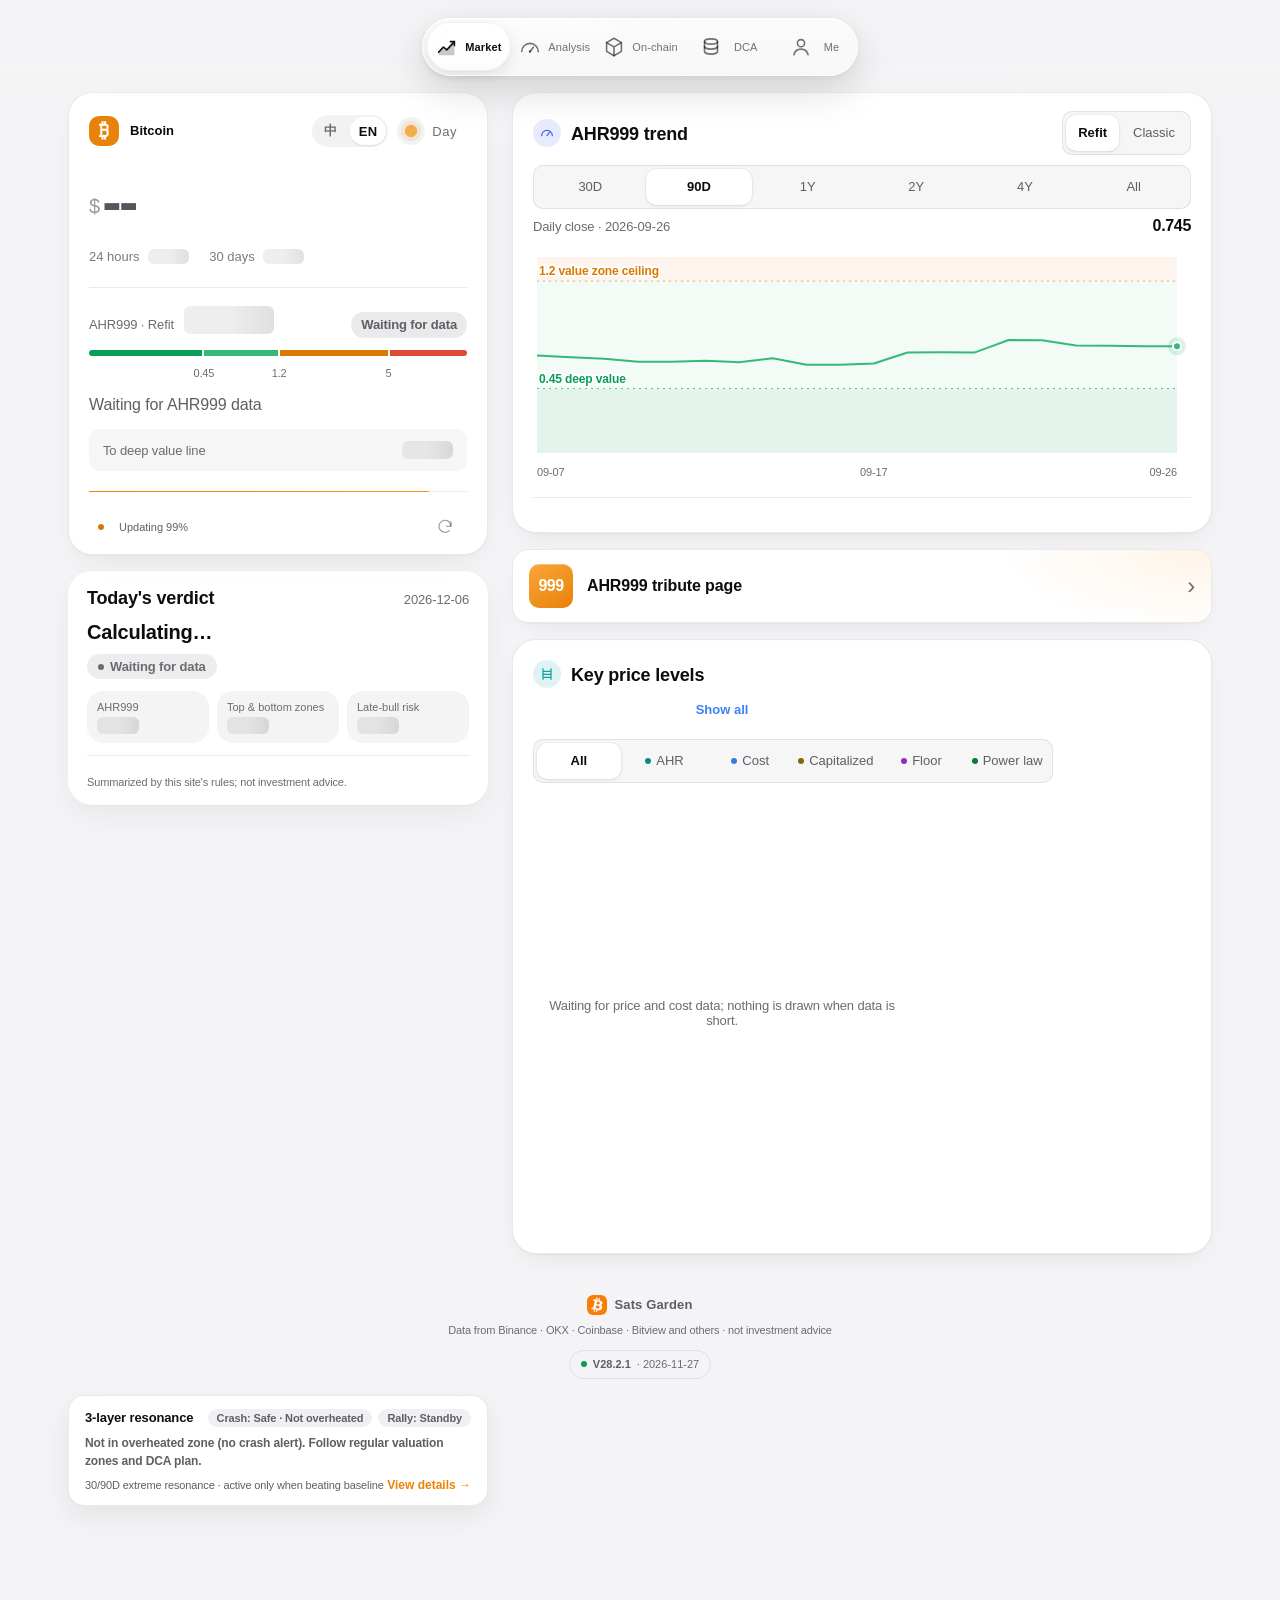
==== commit 0c1bf00f: "deploy: 28.2.1-20261127" ====
--- a/index.html
+++ b/index.html
@@ -1,5 +1,5 @@
 <!doctype html>
-<!-- BUILD: 28.2.0-20261126 · SATS-GARDEN-V28.2.0 -->
+<!-- BUILD: 28.2.1-20261127 · SATS-GARDEN-V28.2.1 -->
 <html lang="zh-CN">
 <head>
   <meta charset="UTF-8" />
@@ -10,7 +10,7 @@
   <meta name="mobile-web-app-capable" content="yes" />
   <meta name="apple-mobile-web-app-status-bar-style" content="black-translucent" />
   <meta name="apple-mobile-web-app-title" content="Sats Garden" />
-  <meta name="btc-dca-build" content="28.2.0-20261126" />
+  <meta name="btc-dca-build" content="28.2.1-20261127" />
   <script>
 (function(){
   "use strict";
@@ -347,7 +347,7 @@
 })();
 </script>
 <script>(function(){var l=null;try{l=localStorage.getItem("btc_lang_v1")}catch(e){}if(l!=="zh"&&l!=="en"){var n=(navigator.languages&&navigator.languages[0])||navigator.language||"";l=/^zh/i.test(n)?"zh":"en"}window.BTC_LANG=l;var d=document.documentElement;d.lang=l==="en"?"en":"zh-CN";if(l==="en"){d.classList.add("i18n-pending");setTimeout(function(){d.classList.remove("i18n-pending")},2500)}})();</script>
-<script>const BUILD_ID="28.2.0-20261126";const BUILD_LABEL="V28.2.0";function sgLabel(){return window.BTC_LANG==="en"?BUILD_LABEL.replace(/\s*正式版$/,""):BUILD_LABEL}(function(){var T="btc_theme_v1",t=null;try{t=localStorage.getItem(T)}catch(e){}if(t!=="light"&&t!=="dark"){t=null}window.__themePinned=!!t;if(!t)t=window.matchMedia("(prefers-color-scheme: light)").matches?"light":"dark";document.documentElement.dataset.theme=t;})();</script>
+<script>const BUILD_ID="28.2.1-20261127";const BUILD_LABEL="V28.2.1";function sgLabel(){return window.BTC_LANG==="en"?BUILD_LABEL.replace(/\s*正式版$/,""):BUILD_LABEL}(function(){var T="btc_theme_v1",t=null;try{t=localStorage.getItem(T)}catch(e){}if(t!=="light"&&t!=="dark"){t=null}window.__themePinned=!!t;if(!t)t=window.matchMedia("(prefers-color-scheme: light)").matches?"light":"dark";document.documentElement.dataset.theme=t;})();</script>
   <link rel="apple-touch-icon" href="./apple-touch-icon.png" />
   <link rel="icon" type="image/png" sizes="180x180" href="./apple-touch-icon.png" />
   <link rel="manifest" href="./manifest.webmanifest" id="pwaManifest" />
@@ -2159,9 +2159,9 @@
 
     <div class="dcalab-audit" id="dcaLabAudit" aria-label="回测自检状态"></div>
     <div class="m21-note">只统计已结束的完整自然月：前一日 AHR999 信号，月末收盘价模拟成交。历史缺月时不拼接跳算。卡片收益率为期末资产／累计投入 − 1；净值与最大回撤使用剔除入金影响的份额净值，按月采样，不反映月内最大跌幅。现金计入资产、不计利息；年化按实际日期 XIRR。固定汇率、费用假设可在上方调整。这是历史机械回测，不是未来收益保证。</div>
-    <div class="m21-actions"><span>倍数和起投设置仅保存在本机，不影响真实预算、DCA 账本或个人持仓。</span><div style="display:flex;gap:8px;flex-wrap:wrap"><a class="btn ghost sm" href="./vhe.html" style="text-decoration:none">波动增币实验室 ↗</a><button class="btn ghost sm" type="button" onclick="resetDcaLab()">恢复默认参数</button></div></div>
+    <div class="m21-actions"><span>倍数和起投设置仅保存在本机，不影响真实预算、DCA 账本或个人持仓。</span><div style="display:flex;gap:8px;flex-wrap:wrap"><a class="btn ghost sm" href="./vhe.html" style="text-decoration:none">波动增币 ↗</a><button class="btn ghost sm" type="button" onclick="resetDcaLab()">恢复默认参数</button></div></div>
   </section></details>
-<div class="module-fold" id="vheEntry" data-module="vheEntry"><a href="./vhe.html" style="display:flex;align-items:center;justify-content:space-between;gap:12px;padding:15px 18px;text-decoration:none;color:inherit;min-height:66px;"><div><b style="display:block;font-size:14px;font-weight:700;line-height:1.4;color:var(--text-primary);">波动增币实验室（VHE）</b><small style="display:block;font-size:12px;font-weight:600;line-height:1.4;color:var(--text-secondary);margin-top:3px;">币本位波段模拟 · 对比纯持有与定投基准（不改动真实账本）</small></div><span style="font-size:18px;color:var(--text-tertiary);line-height:1;">›</span></a></div>
+<div class="module-fold" id="vheEntry" data-module="vheEntry"><a href="./vhe.html" style="display:flex;align-items:center;justify-content:space-between;gap:12px;padding:15px 18px;text-decoration:none;color:inherit;min-height:64px;"><div><b style="display:block;font-size:14px;font-weight:700;line-height:1.4;color:var(--text-primary);">波动增币</b><small style="display:block;font-size:12px;font-weight:600;line-height:1.4;color:var(--text-secondary);margin-top:3px;">验证波段交易能否增加 BTC</small></div><span style="font-size:18px;color:var(--text-tertiary);line-height:1;" aria-hidden="true">›</span></a></div>
 <details class="module-fold" data-module="custody"><summary><span><b>自托管操作窗口</b><small>链上费率与内存池状态</small></span></summary><section class="sec custody-section" id="custody" aria-label="比特币自托管操作窗口">
     <div class="module-head">
       <div class="module-title-row"><h2 class="sec-title">自托管操作窗口</h2><div class="module-status head-status"><span class="fresh-badge warn" id="freshCustody">等待数据</span></div><button class="mini-toggle" type="button" onclick="refreshCustodyWindow(true)">更新</button></div>
@@ -2284,9 +2284,9 @@
 
 
 
-<script data-inline="i18n">window.I18N_SRC="assets/i18n-en.80ddd33c6c.js";if(window.BTC_LANG==="en"){var l=document.createElement("link");l.rel="preload";l.as="script";l.href=window.I18N_SRC;document.head.appendChild(l)}</script>
-
-
-<script data-inline="ext">window.EXT_SRC="assets/ext-bundle.0912c693b4.js";(function(){var p=false;function load(){if(p)return;p=true;var sc=document.createElement("script");sc.src=window.EXT_SRC;sc.async=true;document.body.appendChild(sc)}window.__loadExt=load;if(window.BTC_LANG==="en"){load();return}function arm(){["pointerdown","touchstart","keydown","hashchange"].forEach(function(ev){window.addEventListener(ev,load,{once:true,passive:true})});if(typeof requestIdleCallback==="function")requestIdleCallback(load,{timeout:600});else setTimeout(load,400);}if(document.readyState==="loading")document.addEventListener("DOMContentLoaded",arm,{once:true});else arm();})();</script>
+<script data-inline="i18n">window.I18N_SRC="assets/i18n-en.4e01ed6adb.js";if(window.BTC_LANG==="en"){var l=document.createElement("link");l.rel="preload";l.as="script";l.href=window.I18N_SRC;document.head.appendChild(l)}</script>
+
+
+<script data-inline="ext">window.EXT_SRC="assets/ext-bundle.3dc64d8b73.js";(function(){var p=false;function load(){if(p)return;p=true;var sc=document.createElement("script");sc.src=window.EXT_SRC;sc.async=true;document.body.appendChild(sc)}window.__loadExt=load;if(window.BTC_LANG==="en"){load();return}function arm(){["pointerdown","touchstart","keydown","hashchange"].forEach(function(ev){window.addEventListener(ev,load,{once:true,passive:true})});if(typeof requestIdleCallback==="function")requestIdleCallback(load,{timeout:600});else setTimeout(load,400);}if(document.readyState==="loading")document.addEventListener("DOMContentLoaded",arm,{once:true});else arm();})();</script>
 </body>
 </html>
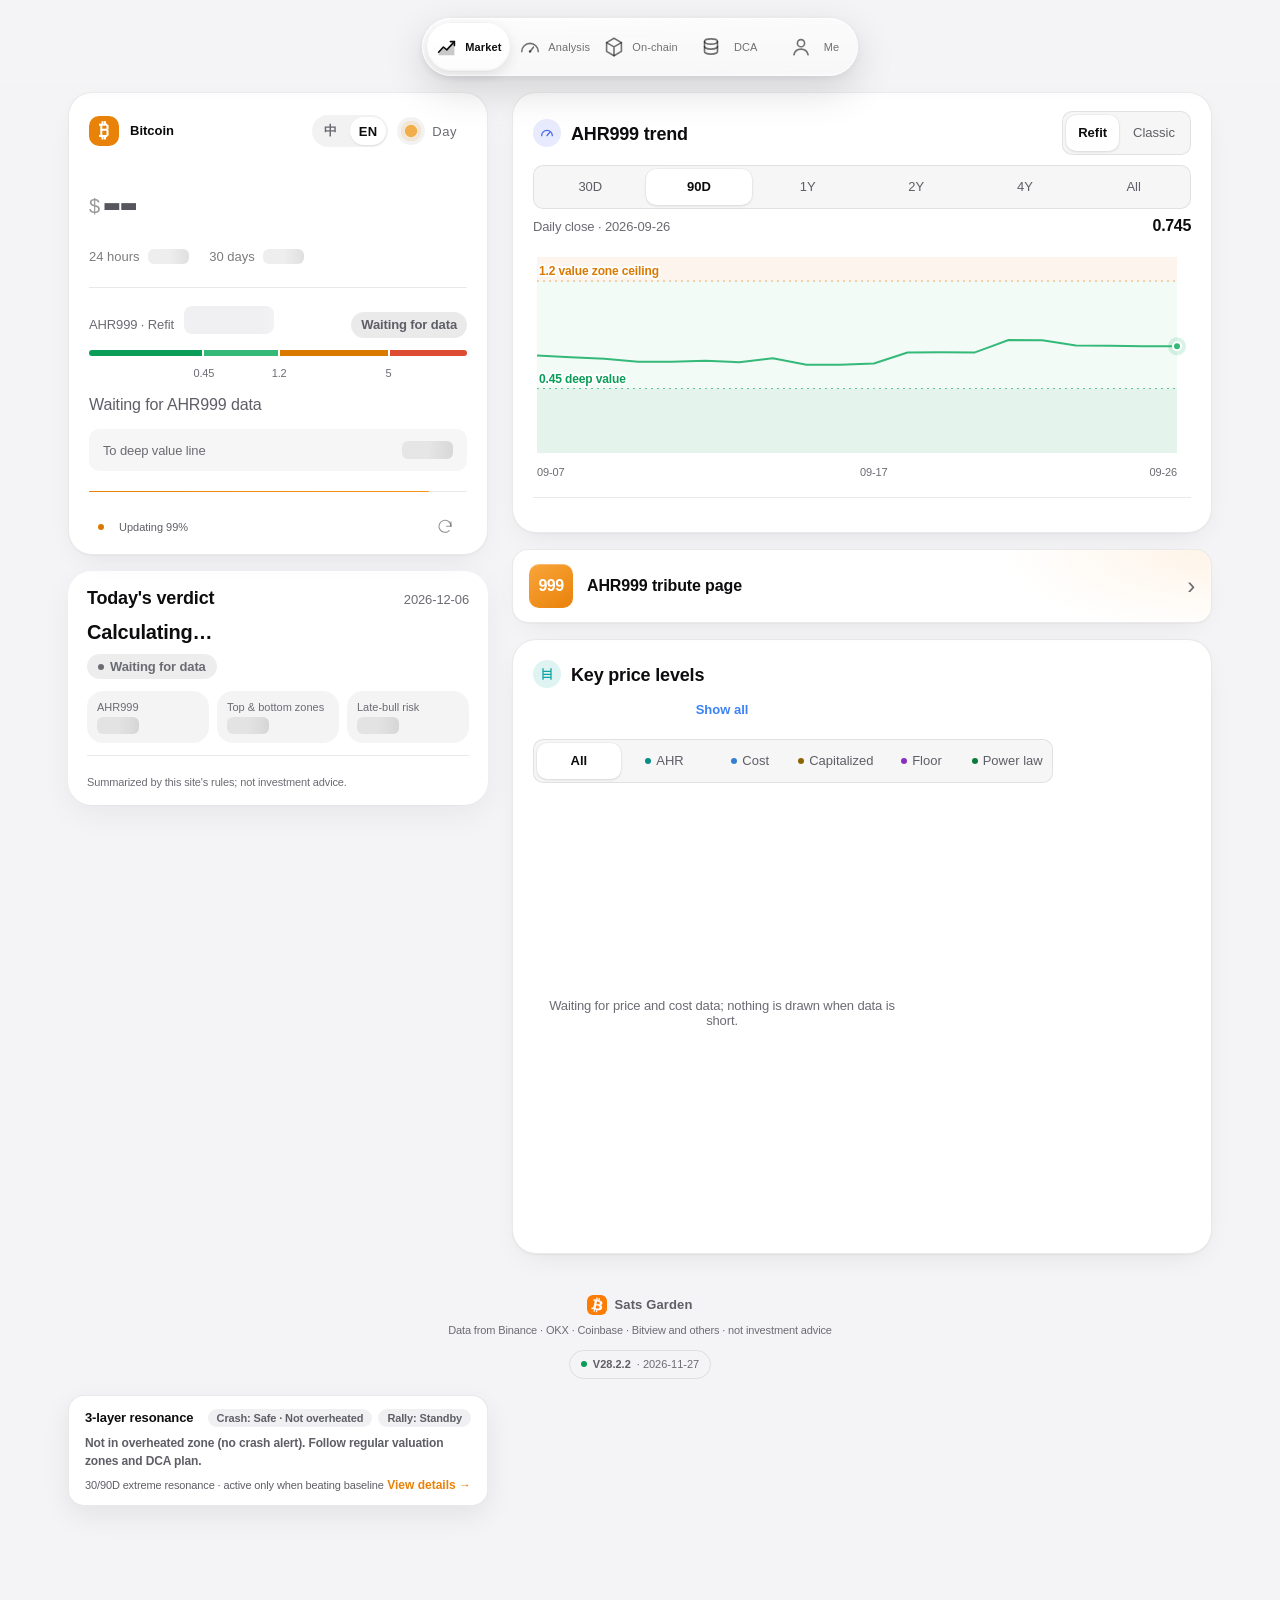
==== commit 4abc56c8: "deploy: 28.2.2-20261127" ====
--- a/index.html
+++ b/index.html
@@ -1,5 +1,5 @@
 <!doctype html>
-<!-- BUILD: 28.2.1-20261127 · SATS-GARDEN-V28.2.1 -->
+<!-- BUILD: 28.2.2-20261127 · SATS-GARDEN-V28.2.2 -->
 <html lang="zh-CN">
 <head>
   <meta charset="UTF-8" />
@@ -10,7 +10,7 @@
   <meta name="mobile-web-app-capable" content="yes" />
   <meta name="apple-mobile-web-app-status-bar-style" content="black-translucent" />
   <meta name="apple-mobile-web-app-title" content="Sats Garden" />
-  <meta name="btc-dca-build" content="28.2.1-20261127" />
+  <meta name="btc-dca-build" content="28.2.2-20261127" />
   <script>
 (function(){
   "use strict";
@@ -347,7 +347,7 @@
 })();
 </script>
 <script>(function(){var l=null;try{l=localStorage.getItem("btc_lang_v1")}catch(e){}if(l!=="zh"&&l!=="en"){var n=(navigator.languages&&navigator.languages[0])||navigator.language||"";l=/^zh/i.test(n)?"zh":"en"}window.BTC_LANG=l;var d=document.documentElement;d.lang=l==="en"?"en":"zh-CN";if(l==="en"){d.classList.add("i18n-pending");setTimeout(function(){d.classList.remove("i18n-pending")},2500)}})();</script>
-<script>const BUILD_ID="28.2.1-20261127";const BUILD_LABEL="V28.2.1";function sgLabel(){return window.BTC_LANG==="en"?BUILD_LABEL.replace(/\s*正式版$/,""):BUILD_LABEL}(function(){var T="btc_theme_v1",t=null;try{t=localStorage.getItem(T)}catch(e){}if(t!=="light"&&t!=="dark"){t=null}window.__themePinned=!!t;if(!t)t=window.matchMedia("(prefers-color-scheme: light)").matches?"light":"dark";document.documentElement.dataset.theme=t;})();</script>
+<script>const BUILD_ID="28.2.2-20261127";const BUILD_LABEL="V28.2.2";function sgLabel(){return window.BTC_LANG==="en"?BUILD_LABEL.replace(/\s*正式版$/,""):BUILD_LABEL}(function(){var T="btc_theme_v1",t=null;try{t=localStorage.getItem(T)}catch(e){}if(t!=="light"&&t!=="dark"){t=null}window.__themePinned=!!t;if(!t)t=window.matchMedia("(prefers-color-scheme: light)").matches?"light":"dark";document.documentElement.dataset.theme=t;})();</script>
   <link rel="apple-touch-icon" href="./apple-touch-icon.png" />
   <link rel="icon" type="image/png" sizes="180x180" href="./apple-touch-icon.png" />
   <link rel="manifest" href="./manifest.webmanifest" id="pwaManifest" />
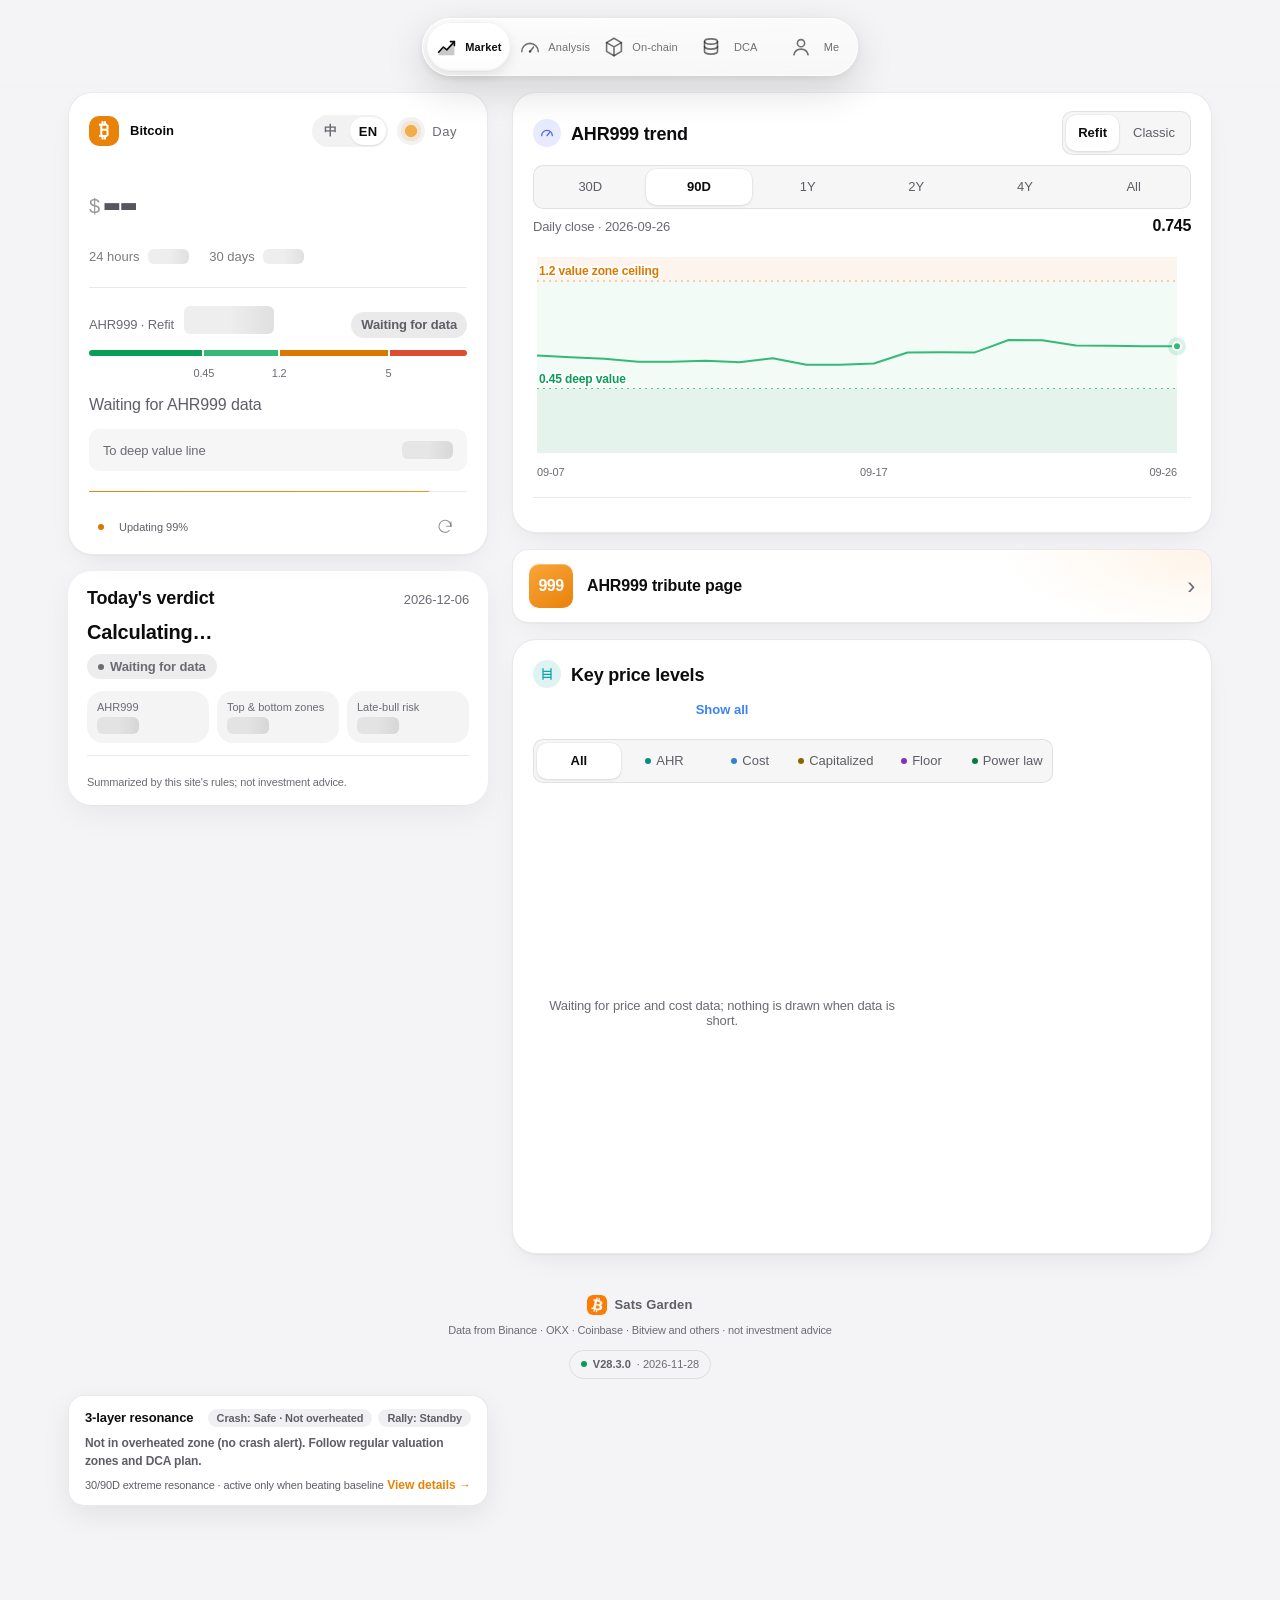
==== commit 2262f72a: "deploy: 28.3.0-20261128" ====
--- a/index.html
+++ b/index.html
@@ -1,5 +1,5 @@
 <!doctype html>
-<!-- BUILD: 28.2.2-20261127 · SATS-GARDEN-V28.2.2 -->
+<!-- BUILD: 28.3.0-20261128 · SATS-GARDEN-V28.3.0 -->
 <html lang="zh-CN">
 <head>
   <meta charset="UTF-8" />
@@ -10,7 +10,7 @@
   <meta name="mobile-web-app-capable" content="yes" />
   <meta name="apple-mobile-web-app-status-bar-style" content="black-translucent" />
   <meta name="apple-mobile-web-app-title" content="Sats Garden" />
-  <meta name="btc-dca-build" content="28.2.2-20261127" />
+  <meta name="btc-dca-build" content="28.3.0-20261128" />
   <script>
 (function(){
   "use strict";
@@ -66,7 +66,7 @@
         if(st&&/^-\d+$/.test(st)&&+st>-100)return "live";
         return "daily";
       }
-      if(p.indexOf("/api/urpd")===0)return "daily";
+      if(p.indexOf("/api/urpd")===0||p==="/bottoms/ranking.json")return "daily";
       return null;
     }
     if(/(^|\.)bitcoin-data\.com$|^api\.bgeometrics\.com$/.test(h))return /\/last$/.test(p)?"live":"daily";
@@ -138,7 +138,7 @@
     if((m=/^utxos_over_(\d+)pct_in_loss_supply$/.exec(n)))return {k:"loss",pct:+m[1],parts:[]};
     if((m=/^addrs_(.+?)_(addr_count|supply(?:_delta_\w+)?)$/.exec(n))&&BAL[m[1]]){var suf=m[2]==="addr_count"?"address_count":m[2];return {k:"sum",parts:BAL[m[1]].map(function(b){return "balance_"+b+"_"+suf})}}
     if((m=/^bedrock_(raw|cointime|coinflow)_floor_pct(\w+)$/.exec(n)))return {k:"alias",parts:["bedrock_"+{raw:"unweighted",cointime:"awake",coinflow:"mobile"}[m[1]]+"_floor_p"+m[2]]};
-    if(/^bedrock_coinflow_\w+_floor_/.test(n)||/^capital_sentiment_/.test(n)||/^rarity_meter_/.test(n))return {k:"none",parts:[]};   // 新版没有对应数据
+    if(/^bedrock_coinflow_\w+_floor_/.test(n)||/^capital_sentiment_/.test(n)||/^rarity_meter_(?!p\d)/.test(n))return {k:"none",parts:[]};   // 新版没有对应数据
     return {k:"alias",parts:[n]};
   }
   function bvGet(u){return native(u,{mode:"cors",cache:"no-store"}).then(function(r){return r.text().then(function(t){var j=null;try{j=JSON.parse(t)}catch(e){}return {ok:r.ok,status:r.status,j:j,t:t}})})}
@@ -337,7 +337,7 @@
   // V27.10：给本机存储瘦身。这几个模块各自把 170～420 KB 的图表数据存进 localStorage（Safari 上限约 5 MB，已用近 3 MB）；
   // 同一份数据网络缓存层已经存在 IndexedDB 里（容量大得多、离线也能用），所以这里不再重复存：写入时直接跳过，并清掉以前存的。
   // 模块下次打开时照常「请求」，由缓存层从本机副本立即返回，不产生网络流量。IndexedDB 不可用（如无痕模式）时保持原样。
-  var BIG={btc_bitview_capitalized_price_v1:1,btc_bitview_lth_psil_v1:1,btc_bitview_cost_basis_v1:1,btc_bitview_revived_v3_1y:1,btc_bitview_lth_nupl_v1:1,btc_bitview_floor_v2:1,btc_power_history_v2:1,btc_fgi_full_v1:1};
+  var BIG={btc_bitview_capitalized_price_v1:1,btc_bitview_lth_psil_v1:1,btc_bitview_cost_basis_v1:1,btc_bitview_revived_v3_1y:1,btc_bitview_lth_nupl_v1:1,btc_bitview_floor_v2:1,btc_power_history_v2:1,btc_fgi_full_v1:1,btc_bv_bottoms_v1:1};
   if(!window.indexedDB||!window.__sgNet)return;
   try{
     var raw=Storage.prototype.setItem;
@@ -347,7 +347,7 @@
 })();
 </script>
 <script>(function(){var l=null;try{l=localStorage.getItem("btc_lang_v1")}catch(e){}if(l!=="zh"&&l!=="en"){var n=(navigator.languages&&navigator.languages[0])||navigator.language||"";l=/^zh/i.test(n)?"zh":"en"}window.BTC_LANG=l;var d=document.documentElement;d.lang=l==="en"?"en":"zh-CN";if(l==="en"){d.classList.add("i18n-pending");setTimeout(function(){d.classList.remove("i18n-pending")},2500)}})();</script>
-<script>const BUILD_ID="28.2.2-20261127";const BUILD_LABEL="V28.2.2";function sgLabel(){return window.BTC_LANG==="en"?BUILD_LABEL.replace(/\s*正式版$/,""):BUILD_LABEL}(function(){var T="btc_theme_v1",t=null;try{t=localStorage.getItem(T)}catch(e){}if(t!=="light"&&t!=="dark"){t=null}window.__themePinned=!!t;if(!t)t=window.matchMedia("(prefers-color-scheme: light)").matches?"light":"dark";document.documentElement.dataset.theme=t;})();</script>
+<script>const BUILD_ID="28.3.0-20261128";const BUILD_LABEL="V28.3.0";function sgLabel(){return window.BTC_LANG==="en"?BUILD_LABEL.replace(/\s*正式版$/,""):BUILD_LABEL}(function(){var T="btc_theme_v1",t=null;try{t=localStorage.getItem(T)}catch(e){}if(t!=="light"&&t!=="dark"){t=null}window.__themePinned=!!t;if(!t)t=window.matchMedia("(prefers-color-scheme: light)").matches?"light":"dark";document.documentElement.dataset.theme=t;})();</script>
   <link rel="apple-touch-icon" href="./apple-touch-icon.png" />
   <link rel="icon" type="image/png" sizes="180x180" href="./apple-touch-icon.png" />
   <link rel="manifest" href="./manifest.webmanifest" id="pwaManifest" />
@@ -369,7 +369,7 @@
   <meta name="twitter:card" content="summary_large_image" />
   <meta name="twitter:title" content="BTC · 价格与 AHR999" />
   <meta name="twitter:description" content="比特币价格、AHR999 周期估值与本月定投进度。" />
-  <link rel="stylesheet" href="assets/app.aedde8ad93.css" data-inline="css" />
+  <link rel="stylesheet" href="assets/app.ffb6619994.css" data-inline="css" />
 <noscript><div style="max-width:700px;margin:0 auto;padding:40px 20px;font-family:system-ui;color:#333"><h1>Sats Garden</h1><p>本页面需要启用 JavaScript 才能加载实时行情与链上指标。请在浏览器设置中开启 JavaScript 后重新访问。</p></div></noscript>
   </head>
 <body class="booting terminal-ui focus-layout">
@@ -975,6 +975,77 @@
     </div>
   </section></details>
 
+<details class="module-fold" data-module="bottoms" id="bottomsFold"><summary><span><b>周期底价精准榜</b><small data-fold-live="bottoms" data-fold-default="对比 346 条底价线在历轮熊市底部的最大误差 · Bitview">对比 346 条底价线在历轮熊市底部的最大误差 · Bitview</small></span></summary><section class="sec" id="bottomsSec" aria-label="周期底价精准榜">
+    <div class="module-head">
+      <div class="module-title-row"><h2 class="sec-title">周期底价精准榜</h2><div class="module-status head-status"><span class="fresh-badge warn" id="freshBottoms">按需加载</span></div><button class="mini-toggle" id="btmRefreshBtn" type="button">更新</button></div>
+      <div class="module-meta-row"><details class="module-explainer"><summary>指标说明</summary><div class="section-kicker">BITVIEW BOTTOMS · CYCLE FLOOR RANKING</div><div class="sec-sub">对比 Bitview 全部 346 条链上成本分位、Bedrock 底价、稀有度线、长周期均线与幂律底价在 2017 年以来每轮减半周期底部（历史高点回撤至少 50% 的最低收盘价）的贴近程度。</div><div class="sec-sub">评分口径（最差误差，越小越准）：每日收盘价严格对比前一日已知线值（无未来数据泄漏）。若下跌途中触及该线，误差为触线后继续跌至最低点的幅度；若未触及，误差为最低点当日该线低于底部的幅度。按历轮中最差一次误差排序。</div></details></div>
+    </div>
+
+    <div class="btm-podium" id="btmPodium" aria-label="排名前三的底价线">
+      <div class="btm-pcard"><div class="btm-pcard-top"><span class="btm-pcard-title"><i class="btm-rank-badge" data-r="1">1</i><span>等待加载…</span></span><span class="btm-worst-pill num">--</span></div><div class="btm-pcard-mid"><b class="btm-pcard-price num">--</b><span class="btm-pcard-gap">距现价 --</span></div><div class="btm-pcard-sub">展开后自动同步排行榜与实时线值</div></div>
+      <div class="btm-pcard"><div class="btm-pcard-top"><span class="btm-pcard-title"><i class="btm-rank-badge" data-r="2">2</i><span>等待加载…</span></span><span class="btm-worst-pill num">--</span></div><div class="btm-pcard-mid"><b class="btm-pcard-price num">--</b><span class="btm-pcard-gap">距现价 --</span></div><div class="btm-pcard-sub">展开后自动同步排行榜与实时线值</div></div>
+      <div class="btm-pcard"><div class="btm-pcard-top"><span class="btm-pcard-title"><i class="btm-rank-badge" data-r="3">3</i><span>等待加载…</span></span><span class="btm-worst-pill num">--</span></div><div class="btm-pcard-mid"><b class="btm-pcard-price num">--</b><span class="btm-pcard-gap">距现价 --</span></div><div class="btm-pcard-sub">展开后自动同步排行榜与实时线值</div></div>
+    </div>
+
+    <div class="btm-callout" role="status" aria-live="polite">
+      <b id="btmCalloutTitle">展开自动同步 Bitview Bottoms 数据</b>
+      <span id="btmCalloutSub">历史仅约 3 轮减半熊市样本；历轮最差误差小代表历史贴合度高，不是未来绝不跌破的价格保证。</span>
+    </div>
+
+    <div class="btm-toolbar">
+      <div class="btm-legend" aria-label="图例">
+        <span class="k-px"><i></i>BTC 价格</span>
+        <span class="k-r1"><i></i>第 1 名</span>
+        <span class="k-r2"><i></i>第 2 名</span>
+        <span class="k-r3"><i></i>第 3 名</span>
+        <button type="button" class="btm-picked-chip" id="btmPickedChip" hidden></button>
+      </div>
+      <div class="range-tabs" id="btmRangeSeg" role="group" aria-label="周期底部缩放">
+        <button class="range-btn active" type="button" data-btm-view="all" aria-pressed="true">全部</button>
+      </div>
+    </div>
+
+    <div class="btm-chart-shell" id="btmChartShell">
+      <canvas class="btm-chart" id="btmChart" aria-label="BTC 对数收盘价与历轮最准底价线走势图"></canvas>
+      <div class="btm-tooltip" id="btmTooltip" aria-hidden="true"></div>
+    </div>
+
+    <div class="btm-falls-grid" id="btmFallsGrid" aria-label="2017 年以来各轮减半周期底部"></div>
+
+    <div class="btm-board">
+      <div class="btm-board-head">
+        <h3 id="btmBoardCount">全部底价线精准排行</h3>
+        <span>点按任一底价线可叠加到上方图表</span>
+      </div>
+      <div class="btm-controls">
+        <input class="btm-find" id="btmSearch" type="search" inputmode="search" autocomplete="off" placeholder="搜索底价线（如 P20、200周、CVDD、幂律…）" aria-label="搜索底价线" />
+        <div class="btm-cats" id="btmCatSeg" role="group" aria-label="按类型筛选">
+          <button type="button" class="btm-chip-btn on" data-btm-cat="all" aria-pressed="true">全部</button>
+          <button type="button" class="btm-chip-btn" data-btm-cat="pct" aria-pressed="false">成本分位</button>
+          <button type="button" class="btm-chip-btn" data-btm-cat="floor" aria-pressed="false">Bedrock</button>
+          <button type="button" class="btm-chip-btn" data-btm-cat="rarity" aria-pressed="false">稀有度线</button>
+          <button type="button" class="btm-chip-btn" data-btm-cat="ma" aria-pressed="false">均线与幂律</button>
+          <button type="button" class="btm-chip-btn" data-btm-cat="classic" aria-pressed="false">经典估值</button>
+        </div>
+      </div>
+      <div class="btm-sorts-wrap">
+        <span class="btm-sorts-label">排序（误差越小越靠前）：</span>
+        <div class="btm-sorts" id="btmSortSeg" role="group" aria-label="选择排序列">
+          <button type="button" class="btm-chip-btn on" data-btm-sort="-1" aria-pressed="true">最差误差 ↑</button>
+        </div>
+      </div>
+      <ol class="btm-rank-list" id="btmRankList"></ol>
+      <div class="btm-more-wrap">
+        <span class="btm-sorts-label num" id="btmShownInfo"></span>
+        <button type="button" class="btm-more-btn" id="btmMoreBtn" hidden>展开更多</button>
+      </div>
+    </div>
+
+    <div class="btm-foot">
+      <span id="btmSourceNote">数据源：Bitview Bottoms（bitview.space/bottoms）与日线 API · 在浏览器本机校验</span>
+      <span>未纳入排名的线：短于 1 年的均线、高于中位数的分位线、短期持有者（STH）线，以及自 2017 年起超三分之二周收盘在其下方的阻力线。不构成买卖建议。</span>
+    </div>
+  </section></details>
 
 <details class="module-fold" data-module="liquidity"><summary><span><b>资金与情绪</b><small data-fold-live="fund" data-fold-default="恐惧贪婪、资金费率、稳定币与预测市场">恐惧贪婪、资金费率、稳定币与预测市场</small></span></summary><section class="sec" id="liquidity">
     <div class="module-head">
@@ -2197,6 +2268,7 @@
         <a href="#decision" data-section="decision" data-keywords="市场 图谱 结构 价格"><b>图谱</b><small>市场结构</small></a>
         <a href="#powerlaw" data-section="powerlaw" data-keywords="幂律 Power Law 长期"><b>幂律</b><small>长期走廊</small></a>
         <a href="#floor" data-section="floor" data-keywords="底价 Floor Bedrock UTXO 成本锚"><b>底价</b><small>双锚模型</small></a>
+        <a href="#bottomsSec" data-section="bottomsSec" data-keywords="Bottoms 周期底价 精准榜 底部 误差 排行 P20 Bedrock CVDD"><b>底价榜</b><small>底部误差</small></a>
         <a href="#custody" data-section="custody" data-keywords="自托管 手续费 内存池 冷钱包"><b>自托管</b><small>手续费窗口</small></a>
         <a href="#mining" data-section="mining" data-keywords="矿业 算力 难度 矿工"><b>矿业</b><small>算力与难度</small></a>
         <a href="#holders" data-section="holders" data-keywords="持币 群体 地址 鲸鱼"><b>群体</b><small>供应迁移</small></a>
@@ -2251,7 +2323,7 @@
 
 <script data-inline="vendor">window.LWC_SRC="assets/lightweight-charts.682f74d8c4.js";(function(){var p=false;function load(){if(p||window.LightweightCharts)return;p=true;var sc=document.createElement("script");sc.src=window.LWC_SRC;sc.async=true;sc.onload=function(){try{window.dispatchEvent(new Event("resize"))}catch(e){}};document.head.appendChild(sc)}window.__loadLwc=load;function trig(){load()}["pointerdown","touchstart","keydown"].forEach(function(ev){window.addEventListener(ev,trig,{once:true,passive:true})});if(typeof requestIdleCallback==="function")requestIdleCallback(load,{timeout:1400});else setTimeout(load,1100);})();</script>
 <script defer src="assets/seed-cycle.5a6f45f52a.js" data-inline="seed"></script>
-<script defer src="assets/app.90de05af6a.js" data-inline="app"></script>
+<script defer src="assets/app.09c1ed3b38.js" data-inline="app"></script>
 
 
 
@@ -2284,9 +2356,10 @@
 
 
 
-<script data-inline="i18n">window.I18N_SRC="assets/i18n-en.4e01ed6adb.js";if(window.BTC_LANG==="en"){var l=document.createElement("link");l.rel="preload";l.as="script";l.href=window.I18N_SRC;document.head.appendChild(l)}</script>
-
-
-<script data-inline="ext">window.EXT_SRC="assets/ext-bundle.3dc64d8b73.js";(function(){var p=false;function load(){if(p)return;p=true;var sc=document.createElement("script");sc.src=window.EXT_SRC;sc.async=true;document.body.appendChild(sc)}window.__loadExt=load;if(window.BTC_LANG==="en"){load();return}function arm(){["pointerdown","touchstart","keydown","hashchange"].forEach(function(ev){window.addEventListener(ev,load,{once:true,passive:true})});if(typeof requestIdleCallback==="function")requestIdleCallback(load,{timeout:600});else setTimeout(load,400);}if(document.readyState==="loading")document.addEventListener("DOMContentLoaded",arm,{once:true});else arm();})();</script>
+<script data-inline="i18n">window.I18N_SRC="assets/i18n-en.ae8d607397.js";if(window.BTC_LANG==="en"){var l=document.createElement("link");l.rel="preload";l.as="script";l.href=window.I18N_SRC;document.head.appendChild(l)}</script>
+
+
+
+<script data-inline="ext">window.EXT_SRC="assets/ext-bundle.5b489ff1ee.js";(function(){var p=false;function load(){if(p)return;p=true;var sc=document.createElement("script");sc.src=window.EXT_SRC;sc.async=true;document.body.appendChild(sc)}window.__loadExt=load;if(window.BTC_LANG==="en"){load();return}function arm(){["pointerdown","touchstart","keydown","hashchange"].forEach(function(ev){window.addEventListener(ev,load,{once:true,passive:true})});if(typeof requestIdleCallback==="function")requestIdleCallback(load,{timeout:600});else setTimeout(load,400);}if(document.readyState==="loading")document.addEventListener("DOMContentLoaded",arm,{once:true});else arm();})();</script>
 </body>
 </html>
--- a/assets/app.ffb6619994.css
+++ b/assets/app.ffb6619994.css
@@ -0,0 +1 @@
+body.noscript{display:block;padding:40px 20px;font-family:system-ui;color:#333}body.noscript h1{font-size:20px}body.noscript p{font-size:13px;line-height:1.6;max-width:640px}#dcalab .dcalab-delta{display:flex}#dcalab .dcalab-delta i{flex:none;border-radius:2px}#dcalab .dcalab-delta p{color:var(--text-secondary)}#dcalab .dcalab-delta b{color:var(--brand-ink);font-weight:700}#dcalab .dcalab-delta span{display:block;margin-top:3px;color:var(--text-tertiary);font-size:13px}#dcalab .dcalab-shell{position:relative;height:300px;min-height:260px;touch-action:pan-y}#dcalab .dcalab-shell canvas{display:block;width:100%;height:100%}#dcalab .dcalab-tooltip{position:absolute;z-index:3;min-width:170px;padding:9px 10px;border:1px solid var(--border-subtle);border-radius:var(--r-md);background:color-mix(in srgb,var(--surface-1) 92%,transparent);box-shadow:0 10px 30px rgba(0,0,0,.2);backdrop-filter:blur(14px);pointer-events:none;opacity:0;transform:translateY(3px);transition:opacity .12s,transform .12s}#dcalab .dcalab-tooltip.on{opacity:1;transform:none}#dcalab .dcalab-tooltip b{display:block;margin-bottom:5px;font-size:13px}#dcalab .dcalab-tooltip div{display:flex;justify-content:space-between;gap:14px;margin-top:3px;color:var(--text-secondary);font-size:13px}#dcalab .dcalab-tooltip strong{color:var(--text-primary);font-family:var(--mono)}#dcalab .dcalab-rules{margin-top:12px}#dcalab .dcalab-rule{display:flex;align-items:center;gap:9px;padding:11px 0;border-bottom:1px solid var(--border-subtle)}#dcalab .dcalab-rule:last-child{border-bottom:0}#dcalab .dcalab-rule i{flex:none;width:8px;height:8px;border-radius:3px}#dcalab .dcalab-rule b{font-size:13px;font-weight:700}#dcalab .dcalab-rule s{margin-left:auto;text-decoration:none;color:var(--text-tertiary);font-size:13px;font-family:var(--mono);white-space:nowrap}#dcalab .dcalab-rule em{flex:none;width:44px;font-style:normal;text-align:right;color:var(--text-secondary);font-size:13px;white-space:nowrap}#dcalab .dcalab-mult{display:inline-flex;flex:none;align-items:center;gap:1px;height:32px;padding:0 10px;border:1px solid var(--border-subtle);border-radius:var(--r-full);background:var(--surface-1)}#dcalab .dcalab-mult input{width:34px;padding:0;border:0;outline:0;background:transparent;color:var(--brand-ink);font-size:13px;font-weight:700;text-align:right;-moz-appearance:textfield}#dcalab .dcalab-mult input::-webkit-outer-spin-button,#dcalab .dcalab-mult input::-webkit-inner-spin-button{-webkit-appearance:none;margin:0}#dcalab .dcalab-mult u{text-decoration:none;color:var(--text-tertiary);font-size:13px}#dcalab .m21-goal-btn[disabled]{opacity:.34;pointer-events:none}#dcalab .dcalab-bar-wrap{margin-top:14px}#dcalab .dcalab-audit{display:flex;flex-wrap:wrap;gap:7px;margin-top:10px}#dcalab .dcalab-audit span{display:inline-flex;align-items:center;gap:5px;padding:6px 9px;border:1px solid var(--border-subtle);border-radius:var(--r-full);background:var(--surface-1);color:var(--text-tertiary);font-size:11px;font-weight:700}#dcalab .dcalab-audit span.good{color:var(--market-positive);border-color:color-mix(in srgb,var(--market-positive) 28%,var(--border-subtle))}#dcalab .dcalab-audit span.warn{color:var(--market-caution);border-color:color-mix(in srgb,var(--market-caution) 28%,var(--border-subtle))}#dcalab .dcaroll-head{display:flex;align-items:flex-end;justify-content:space-between;gap:12px;margin-top:24px}#dcalab .dcaroll-head .m21-subtitle{margin:0}#dcalab .dcaroll-head small{display:block;margin-top:4px;color:var(--text-tertiary);font-size:13px;line-height:1.45}#dcalab .dcaroll-periods{display:flex;gap:5px;padding:3px;border:1px solid var(--border-subtle);border-radius:var(--r-full);background:var(--surface-card-muted)}#dcalab .dcaroll-periods button{min-width:48px;height:31px;padding:0 10px;border:0;border-radius:var(--r-full);background:transparent;color:var(--text-tertiary);font-size:13px;font-weight:700;cursor:pointer}#dcalab .dcaroll-periods button.active{background:var(--brand-ink);color:var(--on-brand);box-shadow:0 3px 12px rgba(247,147,26,.22)}#dcalab .dcaroll-periods button:disabled{opacity:.3;cursor:not-allowed}#dcalab .dcaroll-cards{display:grid;grid-template-columns:repeat(4,minmax(0,1fr));gap:8px;margin-top:12px}#dcalab .dcaroll-card{min-width:0;padding:13px;border:1px solid var(--border-subtle);border-radius:var(--r-lg);background:var(--surface-1)}#dcalab .dcaroll-card small{display:block;color:var(--text-tertiary);font-size:11px;font-weight:700;line-height:1.35}#dcalab .dcaroll-card b{display:block;margin-top:6px;font-size:20px;line-height:1.05;letter-spacing:-.035em;white-space:nowrap}#dcalab .dcaroll-card span{display:block;margin-top:5px;color:var(--text-tertiary);font-size:11px;line-height:1.35}#dcalab .dcaroll-verdict{display:flex;align-items:flex-start;gap:11px;margin-top:9px;padding:13px 14px;border:1px solid var(--border-subtle);border-radius:var(--r-lg);background:linear-gradient(145deg,var(--brand-tint),var(--surface-1))}#dcalab .dcaroll-verdict i{flex:none;width:9px;height:9px;margin-top:5px;border-radius:50%;background:var(--market-caution);box-shadow:0 0 0 5px color-mix(in srgb,var(--market-caution) 14%,transparent)}#dcalab .dcaroll-verdict.good i{background:var(--market-positive);box-shadow:0 0 0 5px color-mix(in srgb,var(--market-positive) 14%,transparent)}#dcalab .dcaroll-verdict.bad i{background:var(--market-negative);box-shadow:0 0 0 5px color-mix(in srgb,var(--market-negative) 14%,transparent)}#dcalab .dcaroll-verdict b{display:block;font-size:13px}#dcalab .dcaroll-verdict span{display:block;margin-top:3px;color:var(--text-secondary);font-size:13px;line-height:1.5}#dcalab .dcaroll-shell{position:relative;height:245px;min-height:225px;margin-top:10px;touch-action:pan-y}#dcalab .dcaroll-shell canvas{display:block;width:100%;height:100%}#dcalab .dcaroll-extremes{display:grid;grid-template-columns:repeat(2,minmax(0,1fr));gap:8px;margin-top:9px}#dcalab .dcaroll-extreme{padding:12px 13px;border:1px solid var(--border-subtle);border-radius:var(--r-lg);background:var(--surface-1)}#dcalab .dcaroll-extreme small{display:block;color:var(--text-tertiary);font-size:11px;font-weight:700}#dcalab .dcaroll-extreme b{display:block;margin-top:5px;font-size:16px}#dcalab .dcaroll-extreme span{display:block;margin-top:4px;color:var(--text-secondary);font-size:13px;line-height:1.45}@media(max-width:640px){#dcalab .dcalab-shell{height:264px;min-height:264px}#dcalab .dcaroll-head{align-items:flex-start;flex-direction:column}#dcalab .dcaroll-cards{grid-template-columns:repeat(2,minmax(0,1fr))}#dcalab .dcaroll-card b{font-size:20px}#dcalab .dcaroll-shell{height:230px;min-height:230px}#dcalab .dcaroll-extremes{grid-template-columns:1fr}}#dcalab{--dca-uniform:#3b82f6;--dca-classic:#ef6b35;--dca-refit:#8b6cf3;--dca-smooth:#0fae83;border-color:var(--border-subtle);background:linear-gradient(180deg,var(--surface-raised),var(--surface-panel));box-shadow:inset 0 1px 0 var(--border-highlight),var(--shadow)}#dcalab::after{content:none;display:none}#dcalab .section-kicker{margin-bottom:8px;color:var(--brand-ink);font-size:11px;line-height:1.3;letter-spacing:.14em}#dcalab .sec-title{margin-bottom:7px;letter-spacing:-.035em}#dcalab .dcaexp-controls{display:grid;grid-template-columns:repeat(2,minmax(0,1fr));gap:12px}#dcalab .dcaexp-field{display:block;min-width:0}#dcalab .dcaexp-field>.dcaexp-label{display:block;margin-bottom:7px;color:var(--text-secondary);font-size:13px;font-weight:700}#dcalab .dcaexp-input{position:relative;display:grid;align-items:stretch;width:100%;height:50px;margin:0;border:1px solid var(--border-subtle);border-radius:var(--r-md);background:var(--surface-1);box-shadow:inset 0 1px 0 rgba(255,255,255,.025);overflow:hidden}#dcalab .dcaexp-input:focus-within{border-color:color-mix(in srgb,var(--brand-ink) 55%,var(--border-subtle));box-shadow:0 0 0 3px color-mix(in srgb,var(--brand-ink) 10%,transparent)}#dcalab .dcaexp-input select,#dcalab .dcaexp-input input{display:block;width:100%;height:48px;min-width:0;margin:0;padding:0 14px;border:0;outline:0;border-radius:0;background:transparent;color:var(--text-primary);font:700 16px/48px system-ui,-apple-system,BlinkMacSystemFont,"SF Pro Display",sans-serif;box-sizing:border-box}#dcalab .dcaexp-input select{-webkit-appearance:none;appearance:none;padding-right:42px;cursor:pointer}#dcalab .dcaexp-input.select::after{content:"⌄";position:absolute;right:15px;top:50%;color:var(--text-tertiary);font-size:16px;font-weight:700;pointer-events:none;transform:translateY(-56%)}#dcalab .dcaexp-input.money{grid-template-columns:40px minmax(0,1fr)}#dcalab .dcaexp-currency{display:grid;place-items:center;height:48px;border-right:1px solid var(--border-subtle);color:var(--text-tertiary);font-size:16px;font-weight:700;line-height:48px}#dcalab .dcaexp-input.money input{height:48px;padding:0 14px!important;font-family:var(--mono);font-variant-numeric:tabular-nums;line-height:48px!important;-moz-appearance:textfield;-webkit-appearance:none;appearance:textfield}#dcalab .dcaexp-input.money input::-webkit-inner-spin-button,#dcalab .dcaexp-input.money input::-webkit-outer-spin-button{-webkit-appearance:none;margin:0}#dcalab .dcaexp-strategy-legend{display:flex;flex-wrap:wrap;gap:8px 15px;margin-top:17px;color:var(--text-secondary);font-size:13px}#dcalab .dcaexp-strategy-legend span{display:inline-flex;align-items:center;gap:7px;white-space:nowrap}#dcalab .dcaexp-strategy-legend i{width:8px;height:8px;border-radius:50%;background:currentColor}#dcalab .dcaexp-overview-legend{grid-template-columns:repeat(4,minmax(0,1fr));margin-top:15px}#dcalab .dcaexp-overview-legend span{justify-content:center;min-width:0;border-radius:var(--r-full);font-size:11px}#dcalab .dcaexp-kpis{display:grid;grid-template-columns:repeat(4,minmax(0,1fr));gap:9px;margin-top:9px}#dcalab .dcaexp-kpi{--dca-tone:var(--text-tertiary);position:relative;min-width:0;overflow:hidden}#dcalab .dcaexp-kpi::before{content:"";position:absolute;left:13px;right:13px;top:0;border-radius:0 0 3px 3px;background:var(--dca-tone)}#dcalab .dcaexp-kpi.uniform{--dca-tone:var(--dca-uniform)}#dcalab .dcaexp-kpi.classic{--dca-tone:var(--dca-classic)}#dcalab .dcaexp-kpi.refit{--dca-tone:var(--dca-refit)}#dcalab .dcaexp-kpi.smooth{--dca-tone:var(--dca-smooth)}#dcalab .dcaexp-kpi-head{display:flex;justify-content:space-between;min-width:0;color:var(--text-secondary);font-weight:700}#dcalab .dcaexp-kpi-head>span{display:flex;gap:7px;min-width:0}#dcalab .dcaexp-kpi-head i{flex:none;width:7px;height:7px;border-radius:50%;background:var(--dca-tone)}#dcalab .dcaexp-kpi-head em{flex:none;padding:3px 5px;border-radius:var(--r-full);background:color-mix(in srgb,var(--dca-tone) 11%,transparent);color:var(--dca-tone);font-size:11px;font-style:normal;font-weight:700;letter-spacing:.02em}#dcalab .dcaexp-kpi>b{display:block;margin-top:11px;color:var(--market-positive);font:800 28px/1 var(--mono);letter-spacing:-.045em;white-space:nowrap}#dcalab .dcaexp-kpi>b.bad{color:var(--market-negative)}#dcalab .dcaexp-kpi-balance{display:flex;align-items:baseline;justify-content:space-between;margin-top:8px}#dcalab .dcaexp-kpi-balance strong{color:var(--text-secondary);font:650 12.5px/1.3 var(--mono);white-space:nowrap}#dcalab .dcaexp-kpi-balance span{color:var(--text-tertiary);font-size:11px;white-space:nowrap}#dcalab .dcaexp-kpi-foot{justify-content:space-between;margin-top:7px;padding-top:7px;border-top:1px solid var(--border-subtle);color:var(--text-tertiary);line-height:1.4}#dcalab .dcaexp-kpi-foot span{min-width:0;overflow-wrap:anywhere}#dcalab .dcaexp-kpi-foot span:last-child{text-align:right}#dcalab .dcaexp-capital{grid-column:1/-1;display:grid;grid-template-columns:minmax(0,1fr) auto;align-items:center;gap:16px}#dcalab .dcaexp-capital small{display:block;color:var(--text-tertiary);font-size:11px;font-weight:700}#dcalab .dcaexp-capital b{display:block;margin-top:4px;font:800 23px/1 var(--mono);letter-spacing:-.04em}#dcalab .dcaexp-capital-meta{text-align:right}#dcalab .dcaexp-capital-meta strong,#dcalab .dcaexp-capital-meta span{display:block;font-size:11px;line-height:1.45}#dcalab .dcaexp-capital-meta strong{color:var(--text-secondary);font-weight:700}#dcalab .dcaexp-capital-meta span{color:var(--text-tertiary)}#dcalab .dcalab-delta{align-items:center;gap:10px;margin-top:9px}#dcalab .dcalab-delta i{width:2px;min-height:42px;background:var(--brand-ink)}#dcalab .dcalab-delta p{min-width:0;font-size:11px;line-height:1.45}#dcalab .dcaexp-verdict-main{align-items:baseline;gap:3px 7px;margin:0;color:var(--text-secondary);font-size:13px}#dcalab .dcaexp-verdict-main em{color:var(--text-primary);font-style:normal;font-weight:700}#dcalab .dcaexp-verdict-sub{margin-top:2px!important;font-size:11px!important}#dcalab .dcaexp-section-title{display:flex;align-items:flex-end;justify-content:space-between;gap:12px;margin:25px 2px 9px}#dcalab .dcaexp-section-title b{font-size:16px;letter-spacing:-.01em}#dcalab .dcaexp-section-title span{color:var(--text-tertiary);font-size:11px;text-align:right}#dcalab .dcaexp-chart-card{padding:12px 12px 8px;border:1px solid var(--border-subtle);border-radius:var(--r-lg);background:var(--surface-1);box-shadow:var(--shadow)}#dcalab .dcaexp-chart-shell{position:relative;height:290px;min-height:260px;touch-action:pan-y}#dcalab .dcaexp-chart-shell canvas{display:block;width:100%;height:100%}#dcalab .dcaexp-method{margin-top:18px;border-top:1px solid var(--border-subtle)}#dcalab .dcaexp-method>summary{padding:15px 2px 2px;color:var(--text-secondary);font-size:13px;font-weight:700;cursor:pointer}#dcalab .dcaexp-rolling{margin-top:22px;padding-top:2px;border-top:1px solid var(--border-subtle)}#dcalab .dcaexp-rolling>summary{align-items:center;justify-content:space-between;gap:12px;font-size:13px;font-weight:700;cursor:pointer}#dcalab .dcaexp-rolling>summary small{color:var(--text-tertiary);font-size:11px;font-weight:600;text-align:right}@media(max-width:720px){#dcalab .dcaexp-kpis{grid-template-columns:repeat(2,minmax(0,1fr))}}@media(max-width:640px){#dcalab .section-kicker{margin-bottom:6px;font-size:11px;letter-spacing:.12em;white-space:nowrap}#dcalab .sec-title{font-size:25px}#dcalab .dcaexp-controls{grid-template-columns:1fr 1fr;gap:8px}#dcalab .dcaexp-input{height:48px}#dcalab .dcaexp-input select,#dcalab .dcaexp-input input{height:46px;padding-left:11px;font-size:13px;line-height:46px}#dcalab .dcaexp-input.money{grid-template-columns:36px minmax(0,1fr)}#dcalab .dcaexp-currency,#dcalab .dcaexp-input.money input{height:46px;line-height:46px!important}#dcalab .dcaexp-input.money input{padding:0 11px!important}#dcalab .dcaexp-strategy-legend{gap:8px 12px;margin-top:13px;font-size:11px}#dcalab .dcaexp-overview-legend{grid-template-columns:repeat(2,minmax(0,1fr));margin-top:14px}#dcalab .dcaexp-overview-legend span{justify-content:flex-start;font-size:11px}#dcalab .dcaexp-kpis{gap:7px;margin-top:8px}#dcalab .dcaexp-kpi::before{left:10px;right:10px}#dcalab .dcaexp-kpi-head em{padding:2px 4px;font-size:11px}#dcalab .dcaexp-kpi>b{margin-top:10px;font-size:25px}#dcalab .dcaexp-kpi-balance{display:block;margin-top:7px}#dcalab .dcaexp-kpi-balance strong,#dcalab .dcaexp-kpi-balance span{display:block}#dcalab .dcaexp-kpi-balance span{margin-top:2px}#dcalab .dcaexp-kpi-foot{margin-top:6px;padding-top:6px}#dcalab .dcaexp-kpi-foot span{display:block}#dcalab .dcaexp-kpi-foot span:last-child{margin-top:2px;text-align:left}#dcalab .dcaexp-capital{grid-template-columns:minmax(0,1fr) auto;gap:10px}#dcalab .dcaexp-capital b{font-size:20px}#dcalab .dcaexp-capital-meta strong,#dcalab .dcaexp-capital-meta span{font-size:11px}#dcalab .dcaexp-section-title{align-items:flex-start;flex-direction:column;gap:3px;margin-top:23px}#dcalab .dcaexp-section-title span{text-align:left}#dcalab .dcaexp-chart-card{padding:9px 7px 5px}#dcalab .dcaexp-chart-shell{height:275px;min-height:250px}#dcalab .dcaexp-rolling>summary{align-items:flex-start;flex-direction:column;gap:3px}#dcalab .dcaexp-rolling>summary small{text-align:left}}@media(max-width:380px){#dcalab .dcaexp-controls{grid-template-columns:1fr}#dcalab .dcaexp-kpi>b{font-size:20px}#dcalab .dcaexp-kpi-head em{display:none}#dcalab .dcaexp-capital{grid-template-columns:1fr}#dcalab .dcaexp-capital-meta{text-align:left}#dcalab .dcaexp-chart-shell{height:258px;min-height:238px}}.exec-panel{margin-top:18px;padding-top:18px;border-top:1px solid var(--border-subtle)}.exec-panel h3{font-size:1rem;margin:0 0 8px}.exec-panel p{line-height:1.6;font-size:.875rem;overflow-wrap:anywhere}.exec-status{font-weight:600;color:var(--text-primary)}.exec-row{padding:14px 0;border-bottom:1px solid var(--border-subtle)}.exec-row-head{display:flex;flex-wrap:wrap;justify-content:space-between;gap:8px;font-size:.875rem}.exec-row-head span{color:var(--text-secondary)}.exec-controls{display:flex;flex-wrap:wrap;gap:8px;margin:10px 0}.exec-controls select{min-width:0;max-width:100%;flex:1 1 210px;min-height:44px;background:var(--bg-card,var(--bg-secondary));color:var(--text-primary);border:1px solid var(--border-subtle);border-radius:10px;padding:8px;font:inherit;font-size:.875rem}.exec-row summary{cursor:pointer;font-size:.875rem;color:var(--text-secondary);padding:8px 0}.exec-actions{display:flex;flex-wrap:wrap;gap:8px;margin:12px 0}.exec-actions button{min-height:44px}#executionSlotField[hidden]{display:none}#executionSlot{max-width:100%;min-height:44px}.dca-assumptions{margin:14px 0}.dca-assumptions summary{cursor:pointer;font-size:.875rem;padding:8px 0}.dca-assumptions .form-row{gap:12px;align-items:flex-end}.dca-assumptions input{max-width:100%;min-height:44px}.dca-assumptions label{display:flex;flex-direction:column;gap:6px;font-size:.875rem}.rs-wrap{display:flex;flex-direction:column;gap:12px}.rs-grid{display:grid;grid-template-columns:1fr 1fr;gap:10px}@media(max-width:560px){.rs-grid{grid-template-columns:1fr}}.rs-box{background:var(--surface-raised,rgba(127,127,127,.06));border:1px solid var(--border-subtle,rgba(127,127,127,.14));border-radius:14px;padding:14px 15px;display:flex;flex-direction:column;gap:10px}.rs-box.is-danger{border-color:rgba(239,68,68,.42);background:linear-gradient(180deg,rgba(239,68,68,.08),transparent 70%)}.rs-box.is-warn{border-color:rgba(245,158,11,.38);background:linear-gradient(180deg,rgba(245,158,11,.07),transparent 70%)}.rs-box.is-go{border-color:rgba(16,185,129,.45);background:linear-gradient(180deg,rgba(16,185,129,.09),transparent 70%)}.rs-box.is-ready{border-color:rgba(59,130,246,.35);background:linear-gradient(180deg,rgba(59,130,246,.07),transparent 70%)}.rs-top{display:flex;align-items:center;justify-content:space-between;gap:8px}.rs-name{font-size:13px;font-weight:700;color:var(--text-primary)}.rs-wt{font-size:11px;font-weight:600;color:var(--text-secondary);opacity:.85}.rs-badge{font-size:11px;font-weight:700;padding:3px 9px;border-radius:999px;background:var(--surface-card-muted,rgba(127,127,127,.14));color:var(--text-secondary);white-space:nowrap}.rs-badge.danger{background:rgba(239,68,68,.16);color:#ef4444}.rs-badge.warn{background:rgba(245,158,11,.18);color:#d97706}.rs-badge.go{background:rgba(16,185,129,.18);color:#10b981}.rs-badge.ready{background:rgba(59,130,246,.16);color:#3b82f6}.rs-score-row{display:flex;align-items:baseline;justify-content:space-between;gap:8px}.rs-num{font-size:32px;font-weight:800;letter-spacing:-.03em;line-height:1;font-variant-numeric:tabular-nums;color:var(--text-primary)}.rs-num small{font-size:13px;font-weight:600;color:var(--text-secondary);margin-left:2px}.rs-gate{font-size:11px;font-weight:600;color:var(--text-secondary);text-align:right}.rs-bars{display:grid;grid-template-columns:repeat(3,1fr);gap:6px}.rs-bar-item{display:flex;flex-direction:column;gap:4px}.rs-bar-lbl{display:flex;justify-content:space-between;font-size:11px;font-weight:600;color:var(--text-secondary);font-variant-numeric:tabular-nums}.rs-bar-track{height:6px;border-radius:99px;background:var(--hairline-strong,rgba(127,127,127,.16));overflow:hidden}.rs-bar-fill{height:100%;border-radius:99px;width:0;transition:width .4s ease}.rs-bar-fill.crash{background:linear-gradient(90deg,#f59e0b,#ef4444)}.rs-bar-fill.rally{background:linear-gradient(90deg,#3b82f6,#10b981)}.rs-strip{display:grid;grid-template-columns:repeat(3,1fr);gap:8px}@media(max-width:680px){.rs-strip{grid-template-columns:repeat(2,1fr)}}.rs-mini{background:var(--surface-raised,rgba(127,127,127,.05));border:1px solid var(--border-subtle,rgba(127,127,127,.12));border-radius:11px;padding:9px 11px}.rs-mini-k{font-size:11px;font-weight:600;color:var(--text-secondary)}.rs-mini-v{font-size:14px;font-weight:700;color:var(--text-primary);margin-top:3px;font-variant-numeric:tabular-nums}.rs-mini-s{font-size:11px;color:var(--text-secondary);margin-top:2px;font-variant-numeric:tabular-nums}.rs-tabs{display:flex;align-items:center;justify-content:space-between;gap:8px;flex-wrap:wrap}.rs-seg{display:inline-flex;background:var(--surface-card-muted,rgba(127,127,127,.12));border-radius:9px;padding:3px;gap:2px}.rs-seg button{border:0;background:transparent;color:var(--text-secondary);font-size:12px;font-weight:700;padding:5px 11px;border-radius:7px;cursor:pointer;font-family:inherit}.rs-seg button.active{background:var(--surface-1,#fff);color:var(--text-primary);box-shadow:0 1px 3px rgba(0,0,0,.12)}.rs-actions{display:flex;align-items:center;gap:8px;font-size:11px;color:var(--text-secondary)}.rs-btn{border:1px solid var(--border-subtle,rgba(127,127,127,.22));background:transparent;color:var(--text-primary);font-size:11px;font-weight:600;padding:4px 10px;border-radius:8px;cursor:pointer;font-family:inherit}.rs-btn:active{opacity:.7}.rs-list{display:flex;flex-direction:column;border:1px solid var(--border-subtle,rgba(127,127,127,.12));border-radius:12px;overflow:hidden}.rs-row{display:grid;grid-template-columns:52px 1fr auto;align-items:center;gap:8px;padding:9px 12px;border-bottom:1px solid var(--hairline,rgba(127,127,127,.1));font-size:12px}.rs-row:last-child{border-bottom:0}.rs-tag{font-size:10px;font-weight:700;padding:2px 6px;border-radius:6px;text-align:center;background:var(--surface-card-muted,rgba(127,127,127,.14));color:var(--text-secondary)}.rs-row-main{min-width:0}.rs-row-t{font-weight:700;color:var(--text-primary)}.rs-row-v{font-size:11px;color:var(--text-secondary);margin-top:2px;font-variant-numeric:tabular-nums}.rs-row-sc{font-weight:800;font-variant-numeric:tabular-nums;color:var(--text-secondary);white-space:nowrap}.rs-row-sc.hit-crash{color:#ef4444}.rs-row-sc.hit-rally{color:#10b981}.rs-foot{display:flex;align-items:center;justify-content:space-between;gap:8px;flex-wrap:wrap;font-size:11px;color:var(--text-secondary);line-height:1.5}.rs-foot a{color:var(--brand-ink,#f7931a);text-decoration:none;font-weight:600}.rs-sync-card,.rs-backup-card{background:var(--surface-1,#fff);border:1px solid var(--border-subtle,rgba(127,127,127,.14));border-radius:16px;padding:13px 16px;margin:10px 0;box-shadow:var(--soft-shadow,0 4px 16px rgba(0,0,0,.04))}.rs-sync-head{display:flex;align-items:center;justify-content:space-between;gap:8px;flex-wrap:wrap}.rs-sync-title{font-size:13px;font-weight:700;color:var(--text-primary);display:flex;align-items:center;gap:6px}.rs-sync-pills{display:flex;align-items:center;gap:6px;flex-wrap:wrap}.rs-sync-pill{font-size:11px;font-weight:700;padding:3px 9px;border-radius:999px;background:var(--surface-card-muted,rgba(127,127,127,.13));color:var(--text-secondary);font-variant-numeric:tabular-nums}.rs-sync-pill.danger{background:rgba(239,68,68,.16);color:#ef4444}.rs-sync-pill.warn{background:rgba(245,158,11,.17);color:#d97706}.rs-sync-pill.go{background:rgba(16,185,129,.17);color:#10b981}.rs-sync-pill.ready{background:rgba(59,130,246,.16);color:#3b82f6}.rs-sync-msg{font-size:12px;font-weight:600;color:var(--text-secondary);margin-top:7px;line-height:1.5}.rs-sync-foot{display:flex;align-items:center;justify-content:space-between;margin-top:8px;font-size:11px;color:var(--text-secondary)}.rs-link-btn{border:0;background:transparent;color:var(--brand-ink,#f7931a);font-size:12px;font-weight:700;cursor:pointer;padding:0;font-family:inherit}.rs-bk-head{display:flex;align-items:center;justify-content:space-between;gap:8px;margin-bottom:8px}.rs-bk-title{font-size:14px;font-weight:700;color:var(--text-primary)}.rs-bk-sub{font-size:12px;color:var(--text-secondary);font-weight:500;margin-top:2px}.rs-bk-btns{display:grid;grid-template-columns:repeat(3,1fr);gap:8px;margin-top:10px}.rs-bk-btn{border:1px solid var(--border-subtle,rgba(127,127,127,.2));background:var(--surface-raised,rgba(127,127,127,.06));color:var(--text-primary);font-size:12px;font-weight:700;padding:8px 6px;border-radius:10px;cursor:pointer;font-family:inherit;text-align:center}.rs-bk-btn.primary{background:var(--brand-tint,rgba(247,147,26,.14));border-color:rgba(247,147,26,.35);color:var(--brand-ink,#f7931a)}.rs-bk-panel{display:none;margin-top:10px;padding-top:10px;border-top:1px solid var(--hairline,rgba(127,127,127,.12))}.rs-bk-panel.open{display:block}.rs-bk-area{width:100%;min-height:76px;border:1px solid var(--border-subtle,rgba(127,127,127,.22));border-radius:10px;background:var(--surface-raised,rgba(127,127,127,.05));color:var(--text-primary);padding:8px 10px;font-size:11px;font-family:ui-monospace,SFMono-Regular,Menlo,monospace;resize:vertical}.rs-bk-status{font-size:11px;font-weight:600;color:var(--text-secondary);margin-top:7px;min-height:16px}.rs-bt{margin-top:4px;border:1px solid var(--border-subtle,rgba(127,127,127,.14));border-radius:12px;padding:11px 13px;background:var(--surface-raised,rgba(127,127,127,.04))}.rs-bt-hd{display:flex;align-items:center;justify-content:space-between;gap:8px;flex-wrap:wrap;margin-bottom:8px}.rs-bt-title{font-size:12px;font-weight:700;color:var(--text-primary)}.rs-bt-sub{font-size:11px;color:var(--text-secondary)}.rs-bt-tbl{width:100%;border-collapse:collapse;font-size:11px;font-variant-numeric:tabular-nums}.rs-bt-tbl th{text-align:left;padding:5px 6px;color:var(--text-secondary);font-weight:600;border-bottom:1px solid var(--hairline,rgba(127,127,127,.14))}.rs-bt-tbl td{padding:6px;border-bottom:1px solid var(--hairline,rgba(127,127,127,.1));color:var(--text-primary);font-weight:600}.rs-bt-tbl tr:last-child td{border-bottom:0}.rs-bt-up{color:#10b981;font-weight:700}.rs-bt-dn{color:#ef4444;font-weight:700}.rs-bt-rec{display:flex;flex-wrap:wrap;gap:6px;margin-top:8px}.rs-bt-chip{font-size:11px;font-weight:600;padding:3px 8px;border-radius:8px;background:var(--surface-card-muted,rgba(127,127,127,.12));color:var(--text-secondary);font-variant-numeric:tabular-nums}.ws-wrap{display:flex;flex-direction:column;gap:10px}.ws-bar{display:flex;align-items:center;justify-content:space-between;gap:8px;flex-wrap:wrap}.ws-seg{display:inline-flex;background:var(--surface-card-muted,rgba(127,127,127,.12));border-radius:9px;padding:3px;gap:2px;flex-wrap:wrap}.ws-seg button{border:0;background:transparent;color:var(--text-secondary);font-size:11px;font-weight:700;padding:4px 9px;border-radius:7px;cursor:pointer;font-family:inherit;white-space:nowrap}.ws-seg button.active{background:var(--surface-1,#fff);color:var(--text-primary);box-shadow:0 1px 3px rgba(0,0,0,.12)}.ws-meta{display:flex;align-items:center;justify-content:space-between;gap:10px;flex-wrap:wrap;font-size:12px;font-weight:700;color:var(--text-primary);font-variant-numeric:tabular-nums}.ws-legend{display:inline-flex;align-items:center;gap:12px;font-size:11px;font-weight:600;color:var(--text-secondary)}.ws-dot{display:inline-block;width:9px;height:9px;border-radius:50%;margin-right:4px;vertical-align:-1px}.ws-stage{position:relative;height:250px;width:100%;border:1px solid var(--border-subtle,rgba(127,127,127,.12));border-radius:12px;background:var(--surface-raised,rgba(127,127,127,.03));overflow:hidden;touch-action:pan-y}.ws-stage canvas{width:100%;height:100%;display:block;cursor:crosshair}.ws-tip{position:absolute;top:10px;left:12px;min-width:176px;background:var(--surface-1,#fff);border:1px solid rgba(247,147,26,.45);border-radius:11px;padding:9px 11px;box-shadow:0 8px 24px rgba(0,0,0,.14);font-size:12px;line-height:1.55;pointer-events:none;opacity:0;transition:opacity .12s;font-variant-numeric:tabular-nums;z-index:4}.ws-tip.show{opacity:1}.ws-tip-d{font-weight:800;color:var(--text-primary);margin-bottom:3px}.ws-tip-row{display:flex;align-items:center;justify-content:space-between;gap:12px;font-weight:600;color:var(--text-secondary)}.ws-tip-row b{color:var(--text-primary);font-weight:700}.ws-foot{display:flex;align-items:center;justify-content:space-between;gap:8px;flex-wrap:wrap;font-size:11px;color:var(--text-secondary)}.ws-btn{border:1px solid var(--border-subtle,rgba(127,127,127,.22));background:transparent;color:var(--text-primary);font-size:11px;font-weight:600;padding:3px 9px;border-radius:8px;cursor:pointer;font-family:inherit}body.booting{display:block!important;background:#fff}:root{--ink-1:rgb(255 255 255);--ink-2:rgba(255,255,255,.64);--ink-3:rgba(255,255,255,.44);--ink-4:rgba(255,255,255,.28);--surface-0:rgb(12 16 22);--surface-1:rgb(21 27 36);--hairline:rgba(255,255,255,.08);--hairline-strong:rgba(255,255,255,.13);color-scheme:dark;--shadow:0 28px 70px rgba(0,0,0,.30);--soft-shadow:0 12px 32px rgba(0,0,0,.20);--surface-raised:rgb(26 33 43);--brand-ink:rgb(247 147 26);--brand-highlight:rgb(255 173 66);--brand-tint:rgba(247,147,26,.13);--surface-card-muted:rgb(29 37 48);--page-bg:rgb(9 12 17);--border-subtle:rgba(255,255,255,.09);--surface-panel:rgb(16 21 28);--surface-tint:rgba(255,255,255,.045);--text-primary:rgb(247 247 248);--text-secondary:rgb(170 170 177);--text-tertiary:rgb(138 138 147);--market-positive:rgb(50 213 131);--market-positive-emphasis:rgb(117 224 167);--market-positive-tint:rgba(50,213,131,.12);--market-negative:rgb(255 107 74);--market-negative-tint:rgba(255,107,74,.12);--market-caution:rgb(255 173 66);--market-warning:rgb(255 209 102);--signal-info:rgb(98 168 255);--aurum-base:rgb(216 172 92);--aurum-highlight:rgb(240 217 166);--aurum-shadow:rgb(201 151 63);--border-highlight:rgba(255,255,255,.08);--surface-contact:rgba(0,0,0,.42);--surface-card-gradient:linear-gradient(180deg,rgba(255,255,255,.036),rgba(255,255,255,.012));--surface-section-end:rgb(18 24 32);--zone-1:hsl(176 62% 48%);--zone-2:hsl(142 55% 52%);--zone-3:hsl(30 92% 58%);--zone-4:hsl(3 82% 60%);--zone-1-tint:hsla(176,62%,48%,.11);--zone-2-tint:hsla(142,55%,52%,.11);--zone-3-tint:hsla(30,92%,58%,.12);--zone-4-tint:hsla(3,82%,60%,.12);--zone-band-a:.14;--st:hsl(142 55% 52%);--st-tint:hsla(142,55%,52%,.11);--ink-label:rgba(255,255,255,.56);--ink-body:rgba(255,255,255,.72);--ink-faint:rgba(255,255,255,.40);--rule:rgba(255,255,255,.16)}*{box-sizing:border-box;margin:0;padding:0;-webkit-tap-highlight-color:transparent}html{background:var(--page-bg)}body{font-family:var(--sf);color:var(--text-primary);min-height:100vh;min-height:100dvh;padding:0 20px calc(48px + env(safe-area-inset-bottom));font-variant-numeric:tabular-nums;-webkit-font-smoothing:antialiased}button,input,select{font:inherit}.bgfix{z-index:-1}.w{margin:auto}.num{font-variant-numeric:var(--num-feat)}@media (display-mode:standalone){.hdr{padding-top:calc(env(safe-area-inset-top,0px) + 18px)}}.price-row{display:flex;align-items:baseline;gap:12px;flex-wrap:wrap;padding-bottom:8px}.price-big input{background:transparent;border:0;outline:0;color:var(--text-primary);font:inherit;width:290px;padding:0;font-size:44px;font-weight:700;letter-spacing:-.04em}.price-spark{width:100%;height:100%;overflow:visible}.fetchbar-track{height:3px;margin:10px 0 6px;border-radius:var(--r-full);overflow:hidden}.fetchbar{height:100%;width:0;opacity:0;background:linear-gradient(90deg,var(--market-positive),var(--market-positive-emphasis));box-shadow:0 0 10px rgba(0,200,5,.7);border-radius:var(--r-full);transition:width .28s,opacity .35s}.dot{width:7px;height:7px;border-radius:var(--r-full);background:var(--text-tertiary);flex:none}.dot.on{background:var(--market-positive);box-shadow:0 0 8px rgba(0,200,5,.6)}.dot.spin{background:var(--market-caution);animation:blink 1s infinite}@keyframes blink{50%{opacity:.4}}.refresh{margin-left:auto;background:transparent;border:0;font-weight:700;cursor:pointer}.update-notice{display:none;align-items:center;justify-content:space-between;gap:10px;margin-top:8px;padding:10px 12px;border-radius:var(--r-md);background:rgba(255,159,10,.12);color:var(--market-caution);font-size:13px;font-weight:700}.update-notice.on{display:flex}.update-notice button{border:0;background:var(--market-caution);color:var(--on-bright-signal);border-radius:var(--r-full);padding:5px 10px;font-size:13px;font-weight:700;white-space:nowrap}.hbadge,.pill{font-size:13px;font-weight:700;padding:4px 9px;border-radius:var(--r-full);white-space:nowrap}.hbadge.good{background:var(--market-positive-tint);color:var(--market-positive)}.hbadge.warn{background:rgba(255,159,10,.12);color:var(--market-caution)}.hbadge.bad{background:var(--market-negative-tint);color:var(--market-negative)}.health{border:1px solid var(--border-subtle);overflow:hidden}.health summary{list-style:none;color:var(--text-secondary);display:flex;justify-content:space-between;cursor:pointer}.health summary::-webkit-details-marker{display:none}.health-grid{display:grid;grid-template-columns:repeat(3,1fr);gap:1px;background:var(--border-subtle);border-top:1px solid var(--border-subtle)}.health-item{background:var(--surface-1);padding:9px 10px}.health-name{font-size:13px;font-weight:700}.api-settings{padding:11px 12px;border-top:1px solid var(--border-subtle);background:var(--surface-card-muted)}.api-settings-head{display:flex;align-items:center;justify-content:space-between;gap:10px;font-size:13px}.api-settings-head b{font-size:13px}.api-key-state{color:var(--market-caution);font-weight:700}.api-key-state.ok{color:var(--market-positive)}.api-settings-row{display:grid;grid-template-columns:minmax(0,1fr) auto auto;gap:7px;margin-top:9px}.api-settings input{min-width:0;border:1px solid var(--border-subtle);border-radius:var(--r-md);background:var(--surface-1);color:var(--text-primary);padding:8px 10px;outline:0}.api-settings input:focus{border-color:var(--market-positive)}.api-settings .btn{padding:8px 12px;font-size:13px}.api-key-note{font-size:13px;color:var(--text-tertiary);line-height:1.45;margin-top:7px}.api-key-note a{color:var(--market-positive);text-decoration:none;font-weight:700}.month-bar{display:grid;grid-template-columns:minmax(0,1fr) auto auto;align-items:center;gap:8px;padding:14px 14px;background:var(--surface-1);border-radius:var(--r-md);margin-top:18px}.month-tx{min-width:0;font-size:13px;color:var(--text-secondary);line-height:1.42}.month-line1,.month-line2{white-space:nowrap;overflow:hidden;text-overflow:ellipsis}.month-line1 b,.month-line2 b{color:var(--text-primary)}.month-line1 b{font-weight:700}.month-line2 b{font-weight:700}.anchor-auto{display:inline;border:0;background:transparent;color:var(--market-positive);font-size:13px;font-weight:700;margin-left:5px;padding:2px;cursor:pointer}.anchor-auto[hidden]{display:none}.month-bar .btn{white-space:nowrap}.btn{border:0;border-radius:var(--r-full);padding:12px 22px;cursor:pointer;transition:.15s}.btn:active,.chip:active{transform:scale(.97);opacity:.85}.btn.sm{font-size:13px;padding:8px 15px}.btn.ghost{border:1px solid var(--border-subtle)}.btn.danger{background:transparent;color:var(--market-negative);border:1px solid var(--border-subtle)}.today-card{margin-top:22px;padding:18px;border-radius:var(--r-lg);background:linear-gradient(145deg,var(--surface-1),var(--surface-card-muted));border:1px solid var(--border-subtle);box-shadow:var(--shadow)}.today-top{display:flex;justify-content:space-between;gap:14px;align-items:flex-start}.today-score{flex:none}.today-score b{line-height:1}.today-score span{display:block}.today-kpi small{display:block}.reason-row{display:flex;gap:7px;flex-wrap:wrap;margin-top:13px}.reason{font-weight:700;padding:5px 9px;border-radius:var(--r-full)}.reason.neutral{background:var(--surface-card-muted);color:var(--text-secondary)}.reason.warn{color:var(--market-caution)}.today-actions{display:flex;gap:9px;margin-top:15px}.today-actions .btn{flex:1}.today-actions .btn.ghost{flex:0 0 auto}.intel-item small{display:block;font-weight:700}.fresh-badge{display:inline-flex;align-items:center;margin-left:auto;border-radius:var(--r-full);font-weight:700;line-height:1;white-space:nowrap}.fresh-badge.warn{background:rgba(255,159,10,.12)}.phase-card{display:flex;align-items:flex-start;justify-content:space-between;gap:16px;background:linear-gradient(135deg,var(--surface-1),var(--surface-card-muted));border:1px solid var(--border-subtle);margin-bottom:10px}.phase-name{margin-top:4px;letter-spacing:-.03em}.phase-desc{margin-top:4px;color:var(--text-secondary)}.phase-meta{text-align:right;flex:none}.phase-meta b{display:block}.phase-meta span{display:block;margin-top:3px;color:var(--text-tertiary)}.radar-grid{display:grid}.radar-card{min-width:0;border:1px solid var(--border-subtle)}.radar-head{display:flex;align-items:center;justify-content:space-between;gap:8px}.radar-name{color:var(--text-secondary);font-weight:700}.radar-pct{font-weight:700;padding:3px 6px;border-radius:var(--r-full);background:var(--surface-card-muted);color:var(--text-secondary);white-space:nowrap}.radar-main{display:flex;align-items:flex-end;justify-content:space-between;gap:8px;margin-top:8px}.radar-value{font-weight:700;letter-spacing:-.03em}.radar-spark{width:68px;height:28px;overflow:visible;flex:none}.radar-change{display:grid;gap:5px;margin-top:9px}.radar-change span{display:block;padding:5px 4px;border-radius:var(--r-sm);background:rgba(127,127,127,.06);text-align:center;color:var(--text-tertiary);line-height:1.3}.radar-change b{display:block;margin-top:2px;color:var(--text-secondary);font-size:13px}.radar-empty{padding:16px;color:var(--text-tertiary);font-size:13px;text-align:center;grid-column:1/-1}.fund-grid{display:grid;grid-template-columns:repeat(3,1fr);margin-bottom:14px}.fund-card{min-width:0;padding:14px;border-radius:var(--r-md);background:var(--surface-1);border:1px solid var(--border-subtle)}.fund-head{gap:5px;color:var(--text-secondary);font-weight:700}.fund-value{margin-top:9px;font-weight:700;letter-spacing:-.03em}.fund-state{margin-top:5px;font-size:13px;font-weight:700}.subsection-title{display:flex;align-items:center;gap:8px;margin:18px 0 9px;font-size:13px;font-weight:700}.personal-zone{border:1px solid var(--border-subtle);background:var(--surface-1);overflow:hidden;scroll-margin-top:20px}.personal-zone>summary{list-style:none;display:flex;align-items:center;justify-content:space-between;gap:14px;cursor:pointer}.personal-zone>summary::-webkit-details-marker{display:none}.personal-zone>summary b{display:block}.personal-zone>summary small{margin-top:3px;font-weight:400}.personal-zone>summary>span:last-child{font-weight:700;white-space:nowrap}.personal-zone[open]>summary{border-bottom:1px solid var(--border-subtle)}.personal-zone .month-bar{margin-top:18px;background:var(--surface-card-muted)}h1,h2,h3,h4{font-size:inherit;font-weight:inherit}.sec-head-row{display:flex;align-items:center;justify-content:space-between;gap:10px}.mini-toggle{font-size:13px;font-weight:700;border:1px solid var(--border-subtle);background:var(--surface-1);color:var(--text-secondary);border-radius:var(--r-full);padding:7px 11px}.mini-toggle.on{background:var(--market-positive);color:var(--on-bright-signal);border-color:var(--market-positive)}.score-hero{display:flex;justify-content:space-between;align-items:flex-end;padding:4px 0 12px}.score-num{line-height:1;letter-spacing:-.05em}.score-zone{font-size:13px;font-weight:700;margin-top:5px}.score-side{text-align:right}.score-side span{display:block;font-size:13px;color:var(--text-tertiary);margin-top:3px}.zbar{height:6px;display:flex;gap:2px;border-radius:var(--r-sm);overflow:hidden}.zbar>div{height:100%}.zcursor-track{height:10px;position:relative;margin-top:2px}.zcursor{position:absolute;top:-3px;width:3px;height:12px;background:var(--text-primary);border-radius:var(--r-sm);transform:translateX(-50%);transition:left .4s}.zlabels{display:flex;justify-content:space-between;font-size:13px;color:var(--text-tertiary);font-weight:600;margin-top:4px}.dim{display:flex;align-items:center;gap:11px;padding:13px 0;border-bottom:1px solid var(--border-subtle)}.dim-info{width:118px;flex:none}.dim-name{font-size:13px;font-weight:700}.dim-meta{font-size:13px;color:var(--text-secondary);margin-top:2px}.dim-live{color:var(--market-positive);font-weight:700}.dim-slider{flex:1;-webkit-appearance:none;appearance:none;height:24px;background:transparent;border:0;border-radius:var(--r-sm);outline:0;cursor:pointer;touch-action:pan-y}.dim-slider::-webkit-slider-runnable-track{height:4px;background:var(--border-subtle);border-radius:var(--r-sm)}.dim-slider::-webkit-slider-thumb{-webkit-appearance:none;width:18px;height:18px;margin-top:-7px;border-radius:var(--r-full);background:var(--text-primary);box-shadow:0 1px 4px rgba(0,0,0,.45)}.dim-slider::-moz-range-track{height:4px;background:var(--border-subtle);border-radius:var(--r-sm);border:0}.dim-slider::-moz-range-thumb{width:18px;height:18px;border:0;border-radius:var(--r-full);background:var(--text-primary);box-shadow:0 1px 4px rgba(0,0,0,.45)}.dim-slider:focus-visible::-webkit-slider-thumb{outline:2px solid var(--brand-ink);outline-offset:2px}.dim-slider:focus-visible::-moz-range-thumb{outline:2px solid var(--brand-ink);outline-offset:2px}.dim-slider:disabled::-webkit-slider-thumb{background:var(--text-tertiary);box-shadow:none}.dim-slider:disabled::-moz-range-thumb{background:var(--text-tertiary);box-shadow:none}.dim-raw{width:58px;text-align:right;font-size:13px;color:var(--market-positive);font-weight:700}.dim-val{width:30px;text-align:right;font-size:16px;font-weight:700}.dim-hint{width:100px;text-align:right;font-size:13px;color:var(--text-secondary)}.chips{display:flex;gap:8px;flex-wrap:wrap;padding-top:14px}.chip{font-size:13px;font-weight:700;border:1px solid var(--border-subtle);background:transparent;color:var(--text-primary);padding:8px 15px;border-radius:var(--r-full)}.chip:disabled{opacity:.4}.ahr-side{display:flex;flex-direction:column;gap:8px;padding-top:6px}.ahr-kv{display:flex;justify-content:space-between;gap:16px}.ahr-k{color:var(--text-secondary)}.ahr-v{font-weight:700}.ahr-bar{display:flex;gap:2px;overflow:hidden}.ahr-lbls{display:flex;justify-content:space-between;color:var(--text-tertiary);font-weight:600;margin-top:4px}.liq-card.up{border-color:rgba(0,200,5,.35)}.liq-card.down{border-color:rgba(255,80,0,.35)}.liq-alert-box{display:none;align-items:flex-start;gap:10px;margin:12px 0 0;padding:12px 14px;border-radius:var(--r-md);font-size:13px;line-height:1.45;font-weight:600}.liq-alert-box.on{display:flex}.liq-alert-box.up{background:var(--market-positive-tint);color:var(--market-positive)}.liq-alert-box.down{background:var(--market-negative-tint);color:var(--market-negative)}.liq-alert-box.mixed{background:rgba(255,159,10,.12);color:var(--market-caution)}.liq-alert-mark{width:22px;height:22px;border-radius:var(--r-full);display:flex;align-items:center;justify-content:center;flex:0 0 auto;background:currentColor}.liq-alert-mark::after{content:'!';color:var(--page-bg);font-size:13px;font-weight:700}.liq-alert-copy{min-width:0}.liq-alert-copy b{display:block;font-size:13px;margin-bottom:2px}.liq-alert-copy span{display:block}.liq-threshold{display:inline-block;margin-left:6px;padding:2px 7px;border-radius:var(--r-full);background:currentColor;color:var(--page-bg);font-size:13px;font-weight:700;vertical-align:1px}.liq-row.alerting{background:linear-gradient(90deg,transparent,currentColor 220%);border-radius:var(--r-md);padding-left:8px;padding-right:8px}.liq-hero{display:flex;justify-content:space-between;gap:14px;padding-bottom:14px;border-bottom:1px solid var(--border-subtle)}.liq-big{font-weight:700;letter-spacing:-.04em}.liq-cap{color:var(--text-secondary);margin-top:4px}.liq-right{text-align:right}.liq-state{display:inline-block;font-size:13px;font-weight:700;padding:4px 10px;border-radius:var(--r-full);background:var(--surface-card-muted);color:var(--text-secondary)}.liq-state.up{background:var(--market-positive-tint);color:var(--market-positive)}.liq-state.down{background:var(--market-negative-tint);color:var(--market-negative)}.liq-row{display:flex;align-items:center;gap:12px;padding:13px 0;border-bottom:1px solid var(--border-subtle)}.liq-row:last-child{border-bottom:0;padding-bottom:0}.liq-sym{font-size:13px;font-weight:700;width:52px}.liq-spark{flex:1;height:26px;min-width:40px}.liq-alert{font-size:13px;font-weight:700;padding:2px 6px;border-radius:var(--r-full);margin-left:5px;background:currentColor;color:var(--page-bg);vertical-align:2px}.liq-nums{text-align:right;min-width:108px}.liq-d7{font-size:16px;font-weight:700}.liq-mc{color:var(--text-secondary);margin-top:2px}.tiles{display:grid;grid-template-columns:repeat(6,1fr)}.tile{grid-column:span 2;background:var(--surface-1);border-radius:var(--r-md);padding:14px;min-height:132px}.tile.halving{grid-column:span 4}.tile.prob{grid-column:span 3}.tile.lth-nupl{grid-column:span 6;min-height:154px}.tile-name{color:var(--text-secondary);font-weight:600;display:flex;align-items:center;gap:5px}.tile-live{width:5px;height:5px;border-radius:var(--r-full);background:var(--market-positive)}.tile input{width:100%;background:transparent;border:0;outline:0;color:var(--text-primary);font-weight:700;letter-spacing:-.03em;-moz-appearance:textfield}.tile input::-webkit-inner-spin-button,.tile input::-webkit-outer-spin-button{-webkit-appearance:none}.tile-status{font-weight:700;margin-top:8px;min-height:15px}.miner-head{display:flex;align-items:center;justify-content:space-between;gap:6px}.miner-head .tile-name{margin-bottom:0;white-space:nowrap}.miner-pressure{min-height:0;margin:0;padding:3px 6px;border-radius:var(--r-full);background:var(--surface-card-muted);font-size:13px;font-weight:700;white-space:nowrap}.miner-values{display:flex;align-items:flex-start;gap:5px;margin-top:13px}.miner-end{display:block;min-width:0;flex:1;cursor:text}.miner-input-wrap{position:relative;display:block;height:27px}.miner-display{display:block;font-size:20px;font-weight:700;letter-spacing:-.04em;line-height:27px;white-space:nowrap}.miner-end.right{text-align:right}.tile .miner-input-wrap input{position:absolute;inset:0;width:100%;height:27px;padding:0;opacity:0;z-index:1;background:var(--surface-1);font-size:16px;line-height:27px}.tile .miner-end.right input{text-align:right}.miner-end:focus-within .miner-display{opacity:0}.tile .miner-input-wrap input:focus{opacity:1}.miner-end small{display:block;margin-top:2px;color:var(--text-tertiary);font-weight:600;white-space:nowrap}.miner-dash{flex:none;color:var(--text-tertiary);font-size:13px;font-weight:700;line-height:27px}.miner-scale{position:relative;margin-top:13px;padding-bottom:18px}.miner-track{position:relative;height:5px;border-radius:var(--r-full);background:linear-gradient(90deg,rgba(0,200,5,.72),rgba(255,159,10,.72))}.miner-dot{position:absolute;top:50%;left:50%;width:13px;height:13px;border:3px solid var(--surface-1);border-radius:var(--r-full);background:var(--text-primary);box-shadow:0 1px 5px rgba(0,0,0,.4);transform:translate(-50%,-50%);transition:left .35s ease}.miner-now{position:absolute;top:9px;left:50%;transform:translateX(-50%);color:var(--signal-info);font-size:13px;font-weight:700;white-space:nowrap;transition:left .35s ease}.halving-track{height:6px;background:var(--border-subtle);border-radius:var(--r-full);overflow:hidden;margin-top:12px}.halving-fill{height:100%;width:0;background:linear-gradient(90deg,var(--market-positive-emphasis),var(--market-positive));border-radius:var(--r-full);transition:width .4s ease}.halving-meta{display:flex;justify-content:space-between;gap:12px;margin-top:7px;color:var(--text-secondary);font-weight:700}.halving-meta span:last-child{text-align:right}.lth-head{display:flex;align-items:flex-end;justify-content:space-between;gap:16px}.lth-head input{max-width:180px;font-size:30px}.lth-head .tile-status{text-align:right;margin:0;max-width:260px}.lth-scale{position:relative;height:14px;margin-top:16px}.lth-track{position:absolute;left:0;right:0;top:4px;height:6px;border-radius:var(--r-full);background:linear-gradient(90deg,var(--market-negative) 0 13.33%,var(--market-caution) 13.33% 40%,var(--market-warning) 40% 66.67%,var(--market-positive-emphasis) 66.67% 100%);opacity:.82}.lth-line{position:absolute;top:0;width:1px;height:14px;background:var(--text-tertiary);transform:translateX(-50%)}.lth-line.deep{left:13.33%;background:var(--market-negative)}.lth-line.zero{left:33.33%;width:2px;background:var(--text-primary)}.lth-line.early{left:40%;background:var(--market-caution)}.lth-cursor{position:absolute;top:-2px;left:33.33%;width:18px;height:18px;border:3px solid var(--surface-1);border-radius:var(--r-full);background:var(--text-primary);box-shadow:0 1px 7px rgba(0,0,0,.45);transform:translateX(-50%);transition:left .35s ease}.lth-labels{display:grid;grid-template-columns:repeat(3,1fr);gap:8px;margin-top:5px;color:var(--text-tertiary);font-weight:600}.lth-labels span:nth-child(2){text-align:center}.lth-labels span:last-child{text-align:right}.trig{display:flex;align-items:center;gap:13px;padding:14px 0;border-bottom:1px solid var(--border-subtle)}.trig:last-child{border-bottom:0}.trig-pct{width:56px;flex:none;font-size:13px;color:var(--text-secondary);font-weight:600}.trig-price{flex:1;font-size:16px;font-weight:700}.trig-amt{font-size:16px;color:var(--market-positive);font-weight:700}.pill.wait{background:var(--surface-card-muted);color:var(--text-secondary)}.pill.fire{background:var(--market-negative-tint);color:var(--market-negative);animation:blink 1.2s infinite}.pill.done{background:var(--market-positive-tint);color:var(--market-positive)}.pill.opportunity{background:rgba(74,158,255,.14);color:var(--signal-info)}.bud{padding:14px 0;border-bottom:1px solid var(--border-subtle)}.bud-top{display:flex;justify-content:space-between;align-items:baseline;margin-bottom:8px}.bud-name{font-size:13px;font-weight:700}.bud-tag{font-size:13px;color:var(--market-positive);font-weight:700;margin-left:6px}.bud-nums{font-size:13px;font-weight:700}.of{color:var(--text-tertiary);font-weight:400}.pending-line{font-size:13px;color:var(--text-secondary);margin-top:7px}.pending-line b{color:var(--market-caution)}.pbar{height:5px;background:var(--border-subtle);border-radius:var(--r-sm);overflow:hidden}.pfill{height:100%;background:var(--market-positive);border-radius:var(--r-sm);transition:width .4s}.pfill.blue{background:var(--signal-info)}.pfill.orange{background:var(--market-caution)}.form-row{display:flex;gap:10px;align-items:flex-end;flex-wrap:wrap;padding:18px 0 6px}.field-lbl{color:var(--text-secondary);font-weight:600}.field input,.field select{outline:0;color:var(--text-primary);font-weight:600;padding:11px 13px;border-radius:var(--r-md);-webkit-appearance:none}.trig-hdr{display:flex;gap:10px;align-items:center;flex-wrap:wrap;font-size:13px;color:var(--text-secondary);padding:4px 0 12px}.trig-hdr input{background:var(--surface-1);border:0;outline:0;color:var(--text-primary);padding:8px 11px;border-radius:var(--r-md);width:110px;font-weight:600}.drop-badge{font-weight:700}.holds{display:grid;gap:10px}.hold-lbl{color:var(--text-secondary);font-weight:600;margin-bottom:5px}.hold-val{font-size:16px;font-weight:700}.hold-sub{font-size:13px;color:var(--text-tertiary);margin-top:3px}.goal{padding:18px 0 4px}.goal-top{display:flex;justify-content:space-between;align-items:baseline;margin-bottom:8px}.goal-lbl{font-size:13px;color:var(--text-secondary)}.goal-pct{font-size:13px;font-weight:700;color:var(--market-positive)}.chart-card{position:relative;background:var(--surface-1);border:1px solid var(--border-subtle);padding:14px;overflow:hidden}.chart-toolbar{display:flex;align-items:center;justify-content:space-between;gap:10px;margin-bottom:8px}.chart-live{min-width:0;font-size:13px;color:var(--text-secondary);white-space:nowrap;overflow:hidden;text-overflow:ellipsis}.chart-legend{display:flex;align-items:center;gap:9px;flex-wrap:wrap;margin:3px 0 10px;color:var(--text-secondary);font-size:13px;font-weight:700}.legend-item{display:inline-flex;align-items:center;gap:4px}.legend-swatch{width:13px;height:2px;border-radius:var(--r-sm);background:currentColor}.chart-shell{position:relative;min-height:360px}.personal-shell{min-height:286px}.personal-chart{width:100%;height:286px}.chart-empty{position:absolute;inset:0;display:none;place-items:center;text-align:center;color:var(--text-tertiary);font-size:13px;line-height:1.5;z-index:3}.chart-empty.on{display:grid}.personal-kpis{display:grid;grid-template-columns:repeat(3,1fr);gap:8px;margin-bottom:10px}.personal-kpi{padding:10px;border-radius:var(--r-md);background:rgba(127,127,127,.08)}.personal-kpi small{display:block;color:var(--text-secondary);font-size:13px}.personal-kpi b{display:block;margin-top:3px;font-size:13px}.log-row{display:flex;align-items:center;gap:12px;padding:12px 0;border-bottom:1px solid var(--border-subtle)}.log-icon{width:36px;height:36px;border-radius:var(--r-full);display:grid;place-items:center;font-size:13px;font-weight:700;flex:none}.li-base{background:var(--market-positive-tint);color:var(--market-positive)}.li-pull{background:rgba(74,158,255,.12);color:var(--signal-info)}.li-ext{background:var(--market-negative-tint);color:var(--market-negative)}.log-main{flex:1;min-width:0}.log-t1{font-size:13px;font-weight:700}.log-t2{font-size:13px;color:var(--text-secondary);margin-top:2px}.log-side{text-align:right;flex:none}.log-amt{font-size:16px;font-weight:700}.cold-btn{margin-top:4px;border:0;border-radius:var(--r-full);padding:4px 8px;background:rgba(255,159,10,.12);color:var(--market-caution);font-size:13px;font-weight:700}.cold-btn.done{background:var(--market-positive-tint);color:var(--market-positive)}.cold-summary{display:flex;align-items:center;justify-content:space-between;gap:10px;margin:10px 0 2px;padding:10px 12px;border-radius:var(--r-md);background:var(--surface-1);font-size:13px;color:var(--text-secondary)}.cold-summary b{color:var(--market-caution)}.cold-summary.ok b{color:var(--market-positive)}.log-empty{text-align:center;color:var(--text-tertiary);font-size:13px;padding:28px 0}.data-tools{display:flex;gap:8px;flex-wrap:wrap;margin-top:12px}.data-tools .btn{padding:8px 13px;font-size:13px}.data-note{font-size:13px;color:var(--text-tertiary);margin-top:7px;line-height:1.45}.rule{display:flex;gap:14px;padding:13px 0;border-bottom:1px solid var(--border-subtle)}.rule:last-child{border-bottom:0}.rule-n{width:28px;height:28px;border-radius:var(--r-full);background:var(--surface-card-muted);color:var(--market-positive);display:grid;place-items:center;font-size:13px;font-weight:700;flex:none}.rule-tx{font-size:13px;line-height:1.5}.rule-tx span{display:block;color:var(--text-secondary);font-size:13px;margin-top:1px}.modal{display:none;position:fixed;inset:0;z-index:500;backdrop-filter:blur(8px);align-items:flex-end;justify-content:center}.sheet{width:100%;max-width:720px;overflow-y:auto;border-radius:var(--r-lg) var(--r-lg) 0 0;padding:24px 20px calc(34px + env(safe-area-inset-bottom))}.sheet-title{font-size:20px;font-weight:700;margin-bottom:18px}.sheet .field{margin-bottom:14px}.sheet .field input{width:100%;background:var(--surface-card-muted)}.toast{position:fixed;bottom:calc(22px + env(safe-area-inset-bottom));left:50%;transform:translateX(-50%) translateY(70px);z-index:1000;opacity:0;padding:12px 20px;border-radius:var(--r-full);font-size:13px;font-weight:700;white-space:nowrap;transition:.28s}.toast.on{opacity:1;transform:translateX(-50%) translateY(0)}.section-nav{display:flex;flex-wrap:nowrap;gap:4px;background:var(--surface-1);overflow-x:auto;overflow-y:hidden;scrollbar-width:none}.section-nav::-webkit-scrollbar{display:none}.section-nav a{flex:none;min-width:40px;padding:0 8px;display:flex;align-items:center;justify-content:center;color:var(--text-secondary);font-weight:700;white-space:nowrap;transition:color .2s ease,background-color .2s ease,transform .15s ease;-webkit-user-select:none}.section-nav a:active{transform:scale(.96)}@media(prefers-reduced-motion:reduce){.section-nav a{transition:none}}@media(min-width:721px){.modal{align-items:center}.sheet{max-width:420px;border-radius:var(--r-lg)}}@media(max-width:640px){.month-bar{gap:6px;padding:13px 12px}.month-tx{font-size:13px}.month-bar .btn.sm{padding:8px 12px;font-size:13px}.tile{grid-column:span 1}.lth-head{align-items:flex-start;flex-direction:column;gap:2px}.lth-head .tile-status{text-align:left}.dim-hint{display:none}.health-grid{grid-template-columns:repeat(2,minmax(0,1fr))}.intel-strip{grid-template-columns:repeat(2,minmax(0,1fr))}.chart-card{padding:11px}.personal-shell,.personal-chart{height:260px;min-height:260px}.personal-kpis{gap:6px}.personal-kpi{padding:9px 8px}.personal-kpi b{font-size:13px}}body{padding-left:18px;padding-right:18px}.aurum-hero::before{content:"";position:absolute;z-index:-1;border-radius:var(--r-full);pointer-events:none}.aurum-hero::after{z-index:-1;width:300px;height:300px;background:radial-gradient(circle,rgba(74,158,255,.07),transparent 68%)}.brand-row{display:flex;justify-content:space-between}.brand-lockup{display:flex;align-items:center}.brand-mark{font-weight:700}.aurum-hero .fetchbar{background:linear-gradient(90deg,var(--brand-ink),var(--brand-highlight))}.aurum-hero .live-row{font-size:13px}.aurum-hero .today-card{position:relative}.intel-item small{font-size:13px}.reason{font-size:13px;color:var(--text-secondary)}.reason.warn{background:rgba(255,159,10,.11)}.btn{box-shadow:0 8px 20px rgba(247,147,26,.13)}.btn.ghost{box-shadow:none}.btn.danger{box-shadow:none}.section-nav{position:sticky;top:calc(env(safe-area-inset-top,0px) + 8px);z-index:80;background:color-mix(in srgb,var(--surface-1) 82%,transparent)}.health:not([open]){display:none}.health summary{padding:12px 14px;font-size:13px}.divider{height:1px}.fresh-badge{gap:5px;padding:0;color:var(--text-tertiary);font-size:13px}.fresh-badge::before{content:"";width:5px;height:5px;border-radius:var(--r-full);background:currentColor;opacity:.7;flex:none}.fresh-badge.good{color:var(--market-positive)}.fresh-badge.warn{color:var(--market-caution)}.fresh-badge.bad{color:var(--market-negative)}#ahr{position:relative;padding:22px;margin-top:30px;border:1px solid rgba(247,147,26,.15);box-shadow:var(--soft-shadow);overflow:hidden}#ahr::after{content:"";position:absolute;right:-70px;top:-90px;width:210px;height:210px;border-radius:var(--r-full);background:radial-gradient(circle,rgba(247,147,26,.10),transparent 70%);pointer-events:none}.ahr-kv{font-size:13px}.ahr-bar{height:7px;border-radius:var(--r-full)}.ahr-lbls{font-size:13px}.phase-card{position:relative;flex-wrap:wrap;background:linear-gradient(145deg,var(--surface-1),color-mix(in srgb,var(--surface-card-muted) 72%,var(--page-bg)));box-shadow:var(--soft-shadow);overflow:hidden}.phase-desc{font-size:13px;line-height:1.55}.phase-meta b{font-size:20px}.phase-meta span{font-size:13px}.cycle-spectrum{width:100%;padding-top:18px;border-top:1px solid var(--border-subtle)}.cycle-track{position:relative;height:7px;border-radius:var(--r-full);background:linear-gradient(90deg,var(--cycle-capitulation) 0%,var(--cycle-bottom) 19%,var(--signal-watch) 40%,var(--cycle-expansion) 60%,var(--signal-caution) 81%,var(--cycle-overheat) 100%);box-shadow:inset 0 0 0 1px rgba(255,255,255,.08)}.cycle-marker{position:absolute;left:50%;top:50%;width:16px;height:16px;border:3px solid var(--surface-1);border-radius:var(--r-full);background:var(--text-primary);box-shadow:0 0 0 1px rgba(255,255,255,.22),0 4px 14px currentColor;transform:translate(-50%,-50%);transition:left .55s cubic-bezier(.2,.8,.2,1),background-color .3s}.cycle-labels{display:grid;gap:2px;margin-top:9px}.cycle-label{color:var(--text-tertiary);font-size:13px;font-weight:700;text-align:center;transition:color .25s,transform .25s}.cycle-label:first-child{text-align:left}.cycle-label:last-child{text-align:right}.cycle-label.active{color:var(--text-primary);transform:translateY(1px)}.radar-card:nth-child(-n+2){border-color:rgba(247,147,26,.12);background:linear-gradient(145deg,color-mix(in srgb,var(--surface-1) 92%,var(--brand-ink)),var(--surface-1))}.radar-name,.radar-pct,.radar-change span,.radar-change b{font-size:13px}.radar-value{font-size:26px}.fund-value{font-size:26px}.liq-cap,.liq-mc{font-size:13px}.tile:nth-child(3),.tile.lth-nupl{border-color:rgba(74,158,255,.15)}.tile-name{font-size:13px}.tile-status{font-size:13px}.miner-end small,.halving-meta,.lth-labels{font-size:13px}.personal-zone>summary>span:last-child{color:var(--brand-ink)}.chart-card{border-radius:var(--r-lg)}.toast{border:1px solid var(--border-subtle);box-shadow:var(--shadow)}@keyframes aurumRise{from{opacity:0;transform:translateY(10px)}to{opacity:1;transform:none}}.aurum-hero{animation:aurumRise 260ms var(--ease) both}.section-nav{animation:aurumRise 260ms 60ms var(--ease) both}.today-card{animation:aurumRise 260ms 120ms var(--ease) both}#ahr{animation:aurumRise 260ms 180ms var(--ease) both}@media(max-width:640px){.aurum-hero .today-card{border-radius:var(--r-lg)}.today-kpi small{font-size:13px}.intel-item small{font-size:13px}.today-actions{gap:8px}.today-actions .btn{padding-left:15px;padding-right:15px}.section-nav{top:calc(env(safe-area-inset-top,0px) + 6px);margin-left:-1px;margin-right:-1px}#ahr{padding:18px;margin-left:-1px;margin-right:-1px}.ahr-kv{font-size:13px}.ahr-lbls{gap:5px}.phase-desc{font-size:13px}.radar-value{font-size:20px}.radar-pct{max-width:100%;overflow:hidden;text-overflow:ellipsis}.fund-value{font-size:20px}.fund-head .fresh-badge{margin-left:0}}@media(max-width:390px){.price-big,.price-big input{font-size:44px}.section-nav{grid-template-columns:repeat(6,minmax(48px,1fr));overflow-x:auto;scrollbar-width:none}.section-nav::-webkit-scrollbar{display:none}.today-title{font-size:26px}.today-score b{font-size:26px}.fund-grid{grid-template-columns:1fr}.fund-card:first-child{grid-column:auto}}@media(prefers-reduced-motion:reduce){.aurum-hero,.section-nav,#ahr{animation:none}.cycle-marker{transition:none}}.today-card,.phase-card,.radar-card,.liq-card,.chart-card,.fund-card,.health,.personal-zone{background:var(--surface-card-gradient);box-shadow:inset 0 1px 0 var(--border-highlight),0 1px 0 var(--surface-contact),var(--shadow)}.aurum-hero::after{content:"";position:absolute;inset:0;pointer-events:none;border-radius:inherit;opacity:.05;background-image:url("data:image/svg+xml,%3Csvg xmlns='http://www.w3.org/2000/svg' width='120' height='120'%3E%3Cfilter id='n'%3E%3CfeTurbulence type='fractalNoise' baseFrequency='0.85' numOctaves='2'/%3E%3CfeColorMatrix type='saturate' values='0'/%3E%3C/filter%3E%3Crect width='120' height='120' filter='url(%23n)'/%3E%3C/svg%3E")}.price-big input{transition:color var(--t2) var(--ease)}.price-big.pup input{color:var(--market-positive)}.price-big.pdn input{color:var(--market-negative)}#sz,#ahrZone{transition:color var(--t2) var(--ease),opacity var(--t2) var(--ease)}#ahrBig{transition:color var(--t2) var(--ease)}.au-sweepwrap{position:absolute;top:0;left:0;right:0;height:8px;overflow:hidden;border-radius:inherit;pointer-events:none;z-index:5}.au-sweep{position:absolute;top:0;left:0;width:100%;height:2px;opacity:0;background:linear-gradient(90deg,transparent,var(--aurum-base) 35%,var(--aurum-highlight) 50%,var(--aurum-base) 65%,transparent);filter:drop-shadow(0 0 6px rgba(216,172,92,.5));transform:translateX(-101%)}.au-sweep.run{animation:auSweep var(--t3) var(--ease) forwards}@keyframes auSweep{from{transform:translateX(-101%);opacity:1}to{transform:translateX(101%);opacity:1}}.dotwrap{position:relative;display:inline-flex;width:7px;height:7px;flex:none}.dotwrap .dot{position:absolute;inset:0}#lpulse{position:absolute;inset:-4px;border-radius:var(--r-full);border:1px solid var(--market-positive);opacity:0;transform:scale(.55);pointer-events:none}#lpulse.run{animation:auPing var(--t3) var(--ease) forwards}@keyframes auPing{from{opacity:.85;transform:scale(.55)}to{opacity:0;transform:scale(2)}}body.booting #scoreNum,body.booting #ahrBig{color:transparent;border-radius:var(--r-sm);background:linear-gradient(100deg,var(--surface-card-muted) 30%,rgba(255,255,255,.07) 50%,var(--surface-card-muted) 70%);background-size:300% 100%;animation:auShim 1s linear infinite}@keyframes auShim{to{background-position:-150% 0}}@media (prefers-reduced-motion:reduce){.au-sweep.run,#lpulse.run,.aurum-hero,.section-nav,.today-card,#ahr,body.booting #scoreNum,body.booting #ahrBig{animation:none!important}.price-big input,#sz,#ahrZone,#ahrBig{transition:none!important}}.radar-change b,.radar-change span{white-space:nowrap}.radar-change{grid-template-columns:repeat(3,minmax(0,1fr))}.radar-change span{min-width:0;overflow:hidden}.radar-change b{max-width:100%;overflow:hidden;text-overflow:clip;font-variant-numeric:tabular-nums}.btn:active,.chip:active,.refresh:active,.mini-toggle:active,.cold-btn:active,.section-nav a:active,summary:active{transform:scale(.97)}.num{letter-spacing:0}.section-nav{backdrop-filter:blur(22px) saturate(180%);-webkit-backdrop-filter:blur(22px) saturate(180%)}.au-sweep,#lpulse{will-change:transform,opacity}@keyframes sheetIn{from{transform:translateY(24px);opacity:.55}}@keyframes sheetOut{to{transform:translateY(24px);opacity:0}}@keyframes dimIn{from{opacity:0}}@keyframes dimOut{to{opacity:0}}.modal{animation:dimIn 240ms ease-out}.modal .sheet{animation:sheetIn 280ms var(--ease)}.modal.closing{animation:dimOut 200ms ease-out forwards}.modal.closing .sheet{animation:sheetOut 200ms var(--ease) forwards}@media (prefers-reduced-motion:reduce){.modal,.modal .sheet,.modal.closing,.modal.closing .sheet{animation:none!important}}@media (prefers-reduced-transparency:reduce){.section-nav{background:var(--surface-1);backdrop-filter:none;-webkit-backdrop-filter:none}.modal{backdrop-filter:none}body::after{content:none}}@media (prefers-contrast:more){html{--border-subtle:rgba(127,127,127,.35)}.section-nav{backdrop-filter:none;-webkit-backdrop-filter:none;background:var(--surface-1);border:1px solid var(--border-subtle)}body::after{content:none}}.tile{display:flex;flex-direction:column}.tile-name{row-gap:3px}.tile-name .tile-live{white-space:nowrap;flex:none}html{scroll-padding-top:14px;scroll-behavior:smooth}body{padding:0 22px calc(64px + env(safe-area-inset-bottom));letter-spacing:-.008em}body::after,.au-sweepwrap{display:none}.bgfix{background:transparent}.w{max-width:940px}button,a,input,select,summary{touch-action:manipulation}button:focus-visible,a:focus-visible,input:focus-visible,select:focus-visible,summary:focus-visible{outline:2px solid color-mix(in srgb,var(--brand-ink) 82%,white);outline-offset:3px}.aurum-hero::before{width:440px;height:440px;right:-210px;top:-265px;background:radial-gradient(circle,rgba(247,147,26,.24),rgba(247,147,26,.04) 48%,transparent 72%)}.aurum-hero::after{display:none;mix-blend-mode:overlay}.brand-lockup{gap:11px}.brand-mark{transform:none}.price-big input::placeholder{color:var(--price-placeholder-muted);opacity:1}.aurum-hero .live-row{border-color:rgba(255,255,255,.07);color:var(--hero-live-muted)}.aurum-hero .hbadge{background:rgba(255,255,255,.055);color:var(--status-badge-muted);border:1px solid rgba(255,255,255,.04)}.refresh{min-height:40px;color:var(--brand-ink);padding:8px 2px 8px 12px}.aurum-hero .today-card{backdrop-filter:blur(20px);-webkit-backdrop-filter:blur(20px)}.eyebrow,.section-kicker{font-size:13px;font-weight:700;letter-spacing:.15em;color:var(--brand-ink)}.today-title{font-size:34px;font-weight:700;letter-spacing:-.045em;margin-top:8px}.today-score{--score:0;position:relative;display:grid;place-items:center;align-content:center;width:94px;height:94px;min-width:94px;padding:0;border:0;border-radius:var(--r-full);text-align:center;background:transparent}.today-score-ring{position:absolute;inset:0;width:100%;height:100%;overflow:visible;transform:rotate(-90deg);shape-rendering:geometricPrecision}.today-score-track,.today-score-progress{fill:none;stroke-width:7}.today-score-track{stroke:rgba(255,255,255,.08)}.today-score-progress{stroke:var(--brand-ink);stroke-linecap:round;stroke-dasharray:100 100;stroke-dashoffset:100;transition:stroke-dashoffset .38s ease}.today-score-core{position:absolute;inset:7px;border-radius:var(--r-full);background:var(--hero-dark-top);box-shadow:inset 0 1px 0 rgba(255,255,255,.07)}.today-score b,.today-score span{position:relative;z-index:1}.today-score b{font-size:30px;font-weight:700}.today-score span{margin-top:2px;color:var(--score-label-muted);font-size:13px}.today-kpi b{font-size:16px;margin-top:5px}.intel-item small{color:var(--intel-caption-muted)}.reason{background:rgba(50,213,131,.11)}.today-actions .btn{min-height:46px}.btn{min-height:42px;background:var(--brand-ink);color:var(--on-brand);font-weight:700}.btn.ghost{background:transparent;color:var(--text-primary);border-color:var(--border-subtle)}.chip.primary,.mini-toggle.on{background:var(--brand-ink);border-color:var(--brand-ink);color:var(--on-brand)}.section-nav{top:calc(env(safe-area-inset-top,0px) + 8px);margin-top:18px;padding:6px;border-radius:var(--r-lg);border:1px solid var(--border-highlight);background:color-mix(in srgb,var(--surface-1) 78%,transparent);box-shadow:0 16px 40px rgba(0,0,0,.18)}.section-nav a{height:42px;border-radius:var(--r-md);font-size:13px;letter-spacing:.02em;text-decoration:none;user-select:none}.section-nav a.active{color:var(--on-brand);background:var(--brand-ink);box-shadow:0 8px 20px rgba(247,147,26,.18)}.section-nav a.tribute-nav{color:var(--brand-ink);box-shadow:inset 0 0 0 1px rgba(247,147,26,.22);background:var(--brand-tint)}.health{margin-top:12px;border-radius:var(--r-lg);scroll-margin-top:20px}.health summary{min-height:44px;align-items:center}.api-settings input{min-height:42px;font-size:13px}.sec{margin-top:48px}.divider{background:var(--border-subtle)}.sec-title{font-size:26px;font-weight:700;letter-spacing:-.035em}.section-kicker{margin-bottom:7px}.decision-section{margin-top:52px}.decision-status{display:flex;align-items:center;gap:7px;color:var(--text-tertiary);font-size:13px;font-weight:700;white-space:nowrap}.decision-toolbar{margin-bottom:18px}.segmented,.range-tabs{display:flex;align-items:center;gap:3px;padding:3px;border:1px solid var(--border-subtle);border-radius:var(--r-md);background:var(--surface-tint)}.seg-btn,.range-btn{min-width:42px;height:34px;border:0;border-radius:var(--r-sm);background:transparent;color:var(--text-tertiary);font-size:13px;font-weight:700;cursor:pointer}.seg-btn.active,.range-btn.active{background:var(--brand-ink);color:var(--on-brand);box-shadow:0 3px 10px rgba(247,147,26,.20)}.decision-readout{display:grid;grid-template-columns:repeat(3,minmax(0,1fr)) auto;align-items:end;gap:10px;padding:0 4px 14px}.decision-readout>div{min-width:0}.decision-readout small{display:block;color:var(--text-tertiary);font-weight:700}.decision-readout b{display:block;margin-top:3px;font-size:20px;font-weight:700;white-space:nowrap}.decision-readout .chart-live{align-self:center;text-align:right}.decision-legend{padding:0 4px;margin-bottom:7px}.price-legend{color:var(--brand-ink)}.trend-legend{color:var(--signal-info)}.halving-legend{color:var(--text-tertiary)}.legend-dot{width:6px;height:6px;border-radius:var(--r-full);background:var(--brand-ink)}.decision-shell{min-height:420px}.decision-chart{width:100%;height:420px}.halving-guide{position:absolute;z-index:2;top:6px;bottom:26px;width:1px;border-left:1px dashed rgba(247,147,26,.52);pointer-events:none}.halving-guide span{position:absolute;top:0;left:6px;padding:3px 5px;border-radius:var(--r-sm);background:rgba(247,147,26,.12);color:var(--brand-ink);font-size:13px;font-weight:700;letter-spacing:.08em;white-space:nowrap}.chart-empty{background:var(--surface-panel);border-radius:var(--r-md)}.bitfloor-panel{position:relative;overflow:hidden;margin-top:20px;padding:20px;border:1px solid rgba(191,90,242,.18);border-radius:var(--r-lg);background:radial-gradient(520px 260px at 100% 0,rgba(191,90,242,.10),transparent 68%),linear-gradient(180deg,var(--surface-raised),var(--surface-panel));box-shadow:var(--shadow)}.bitfloor-panel::after{content:"CM";position:absolute;right:-6px;top:-34px;color:rgba(191,90,242,.045);font-size:132px;font-weight:700;line-height:1;letter-spacing:-.08em;pointer-events:none}.bitfloor-top{position:relative;z-index:1;display:flex;align-items:flex-end;justify-content:space-between;gap:18px}.bitfloor-kicker{color:var(--signal-extreme);font-size:13px;font-weight:700;letter-spacing:.13em}.bitfloor-spot{display:flex;align-items:baseline;gap:10px;margin-top:6px}.bitfloor-spot span{color:var(--text-tertiary);font-size:13px;font-weight:700}.bitfloor-spot b{font-size:34px;font-weight:700;letter-spacing:-.045em}.bitfloor-state{min-width:210px;padding:12px 14px;border:1px solid var(--border-subtle);border-radius:var(--r-md);background:var(--surface-tint);text-align:right}.bitfloor-state small{display:block;color:var(--text-tertiary);font-size:13px;font-weight:700}.bitfloor-state b{display:block;margin-top:4px;font-size:13px;font-weight:700}.bitfloor-state span{display:block;margin-top:4px;color:var(--text-tertiary);font-size:13px}.bitfloor-levels{position:relative;z-index:1;display:grid;grid-template-columns:repeat(3,minmax(0,1fr));gap:9px;margin-top:15px}.bitfloor-level{--level:var(--signal-watch);min-width:0;padding:15px;border:1px solid var(--border-subtle);border-radius:var(--r-md);background:var(--surface-card-gradient)}.bitfloor-level.p995{--level:var(--signal-extreme)}.bitfloor-level-head{display:flex;align-items:center;justify-content:space-between;gap:7px;min-height:18px}.bitfloor-level-head small{color:var(--text-tertiary);font-size:13px;font-weight:700}.bitfloor-level-head i{width:7px;height:7px;flex:0 0 7px;border-radius:var(--r-full);background:var(--level);box-shadow:0 0 10px color-mix(in srgb,var(--level) 54%,transparent)}.bitfloor-level b{display:block;margin-top:8px;color:var(--level);font-size:20px;font-weight:700;letter-spacing:-.035em;white-space:nowrap}.bitfloor-level strong{display:block;margin-top:4px;color:var(--text-secondary);font-size:13px;font-weight:700}.bitfloor-track{height:4px;margin-top:11px;overflow:hidden;border-radius:var(--r-full);background:var(--border-subtle)}.bitfloor-track i{display:block;width:0;height:100%;border-radius:inherit;background:var(--level);transition:width .35s ease}.bitfloor-callout{position:relative;z-index:1;display:flex;align-items:center;justify-content:space-between;gap:18px;margin-top:11px;padding:12px 14px;border:1px solid var(--border-subtle);border-radius:var(--r-md);background:var(--surface-tint)}.bitfloor-callout b{font-size:13px}.bitfloor-callout span{color:var(--text-tertiary);font-size:13px;text-align:right;line-height:1.45}.bitfloor-details{position:relative;z-index:1}.bitfloor-detail-grid{display:grid;grid-template-columns:repeat(2,minmax(0,1fr));gap:8px;padding:0 12px 11px}.bitfloor-detail-card{padding:10px 11px;border-radius:var(--r-md);background:rgba(127,127,127,.07)}.bitfloor-detail-card small{display:block;color:var(--text-tertiary);font-size:13px}.bitfloor-detail-card b{display:block;margin-top:5px;font-size:16px}.bitfloor-detail-card span{display:block;margin-top:3px;color:var(--text-secondary);font-size:13px}.bitfloor-table-wrap{overflow-x:auto;padding:0 12px 13px}.bitfloor-table{width:100%;font-size:13px}.bitfloor-table th,.bitfloor-table td{padding:8px 7px;border-top:1px solid var(--border-subtle);text-align:right;white-space:nowrap}.bitfloor-table th{color:var(--text-tertiary);font-weight:700}.bitfloor-table th:first-child,.bitfloor-table td:first-child{text-align:left}.bitfloor-table td{color:var(--text-secondary)}.bitfloor-table tr.active td{color:var(--text-primary);font-weight:700}.floor-panel{margin-top:20px;padding:19px 19px 15px;border:1px solid rgba(247,147,26,.17);border-radius:var(--r-lg);background:radial-gradient(520px 240px at 100% 0,rgba(247,147,26,.09),transparent 70%),linear-gradient(180deg,var(--surface-raised),var(--surface-panel));box-shadow:var(--shadow)}.floor-metrics{display:grid;grid-template-columns:repeat(4,minmax(0,1fr));gap:9px}.floor-metric{min-width:0;padding:15px;border:1px solid var(--border-subtle);border-radius:var(--r-md);background:var(--surface-card-gradient)}.floor-metric small{display:block;color:var(--text-tertiary);font-size:13px;font-weight:700;line-height:1.35}.floor-metric b{display:block;margin-top:7px;font-size:20px;font-weight:700;letter-spacing:-.035em;white-space:nowrap}.floor-metric span{display:block;margin-top:5px;color:var(--text-tertiary);font-size:13px;line-height:1.35}.floor-spectrum{margin-top:12px;padding:15px 16px 13px;border:1px solid var(--border-subtle);border-radius:var(--r-lg);background:var(--surface-tint)}.floor-spectrum-top{display:flex;align-items:center;justify-content:space-between;gap:12px;margin-bottom:13px}.floor-spectrum-top span{color:var(--text-tertiary);font-size:13px;font-weight:700}.floor-spectrum-top b{font-size:13px;font-weight:700}.floor-spectrum-track{position:relative;height:10px;border-radius:var(--r-full);background:linear-gradient(90deg,var(--signal-info) 0 24%,var(--market-positive-emphasis) 24% 48%,var(--brand-ink) 48% 72%,rgba(127,127,127,.28) 72%);box-shadow:inset 0 0 0 1px rgba(127,127,127,.12)}.floor-pointer{position:absolute;z-index:2;left:50%;top:50%;width:16px;height:16px;border:3px solid var(--surface-raised);border-radius:var(--r-full);background:var(--text-primary);box-shadow:0 4px 14px rgba(0,0,0,.35);transform:translate(-50%,-50%);transition:left .32s ease}.floor-pointer::after{content:"";position:absolute;left:50%;top:-11px;width:1px;height:8px;background:var(--text-primary);transform:translateX(-50%)}.floor-spectrum-labels{display:grid;grid-template-columns:repeat(4,minmax(0,1fr));gap:5px;margin-top:9px;color:var(--text-tertiary);font-size:13px}.floor-spectrum-labels span:nth-child(2),.floor-spectrum-labels span:nth-child(3){text-align:center}.floor-spectrum-labels span:last-child{text-align:right}.floor-toolbar{display:flex;align-items:center;justify-content:space-between;gap:12px;margin:17px 4px 10px}.floor-legend{display:flex;align-items:center;gap:13px;flex-wrap:wrap;color:var(--text-tertiary);font-size:13px}.floor-legend span{display:inline-flex;align-items:center;gap:5px}.floor-legend i{width:16px;height:2px;border-radius:var(--r-full);background:currentColor}.floor-legend .spot{color:var(--text-primary)}.floor-legend .cost{color:var(--brand-ink)}.floor-legend .f5{color:var(--market-positive-emphasis)}.floor-legend .f2{color:var(--signal-info)}.floor-chart-shell{position:relative;height:420px;min-height:420px;overflow:hidden;border:1px solid var(--border-subtle);border-radius:var(--r-lg);background:var(--surface-panel)}.floor-chart{display:block;width:100%;height:100%;touch-action:pan-y}.floor-tooltip{position:absolute;z-index:3;min-width:170px;box-shadow:0 12px 35px rgba(0,0,0,.25);-webkit-backdrop-filter:blur(14px);pointer-events:none;opacity:0;transform:translateY(4px);transition:opacity .12s,transform .12s}.floor-tooltip.on{opacity:1;transform:none}.floor-tooltip b{display:block;margin-bottom:6px;font-size:13px}.floor-tooltip div{display:flex;justify-content:space-between;gap:14px;margin-top:4px;color:var(--text-tertiary);font-size:13px}.floor-tooltip strong{color:var(--text-secondary);font-weight:700}.dist-metrics{display:grid;grid-template-columns:repeat(3,minmax(0,1fr));gap:9px}.dist-metric small{display:block;color:var(--text-tertiary);font-size:13px;font-weight:700;line-height:1.35}.dist-metric b{display:block;margin-top:7px;font-size:20px;font-weight:700;letter-spacing:-.035em;white-space:nowrap}.dist-metric span{display:block;margin-top:5px;color:var(--text-tertiary);font-size:13px;line-height:1.35}.dist-metric.cost b{color:var(--brand-ink)}.dist-metric.profit b{color:var(--market-positive-emphasis)}.dist-metric.loss b{color:var(--market-negative)}.dist-metric.pnl b{color:var(--market-caution)}.dist-metric.peak b{color:var(--signal-info)}.dist-toolbar{display:flex;align-items:flex-start;justify-content:space-between;gap:12px;margin:14px 2px 8px}.dist-legend{display:flex;align-items:center;gap:6px 12px;flex-wrap:wrap;font-size:13px;color:var(--text-tertiary);font-weight:700;min-width:0;flex:1 1 auto}.dist-legend>span{display:inline-flex;align-items:center;gap:5px}.dist-legend>span[hidden]{display:none!important}.dist-legend i{width:10px;height:10px;border-radius:var(--r-sm);flex:none;box-sizing:border-box}.dist-legend .cost i{background:var(--market-positive-emphasis)}.dist-legend .loss i{background:var(--market-negative)}.dist-legend .keep i{background:#eb8b26}.dist-legend .add i{background:#e53935}.dist-legend .out i{border:1.5px dashed #1f9d63;background:rgba(31,157,99,.09)}:root[data-theme="dark"] .dist-legend .keep i{background:#e08a24}:root[data-theme="dark"] .dist-legend .add i{background:#ff4d42}:root[data-theme="dark"] .dist-legend .out i{border-color:#4ade80;background:rgba(74,222,128,.11)}.dist-legend .current i{border:1px solid var(--brand-ink);background:var(--text-secondary)}.dist-legend b{flex-basis:100%;margin:2px 0 0;color:var(--text-primary);font-size:13px;font-weight:700;font-variant-numeric:tabular-nums}.dist-diff-summary{flex-basis:100%;margin:0;color:var(--text-secondary);font-size:12px;font-weight:600;line-height:1.45;font-variant-numeric:tabular-nums}.dist-diff-summary[hidden]{display:none!important}.dist-diff-summary .inflow,.dist-tooltip strong.inflow{color:#e53935;font-weight:700}.dist-diff-summary .outflow,.dist-tooltip strong.outflow{color:#1f9d63;font-weight:700}:root[data-theme="dark"] .dist-diff-summary .inflow,:root[data-theme="dark"] .dist-tooltip strong.inflow{color:#ff5a4f}:root[data-theme="dark"] .dist-diff-summary .outflow,:root[data-theme="dark"] .dist-tooltip strong.outflow{color:#4ade80}.dist-controls-wrap{display:flex;align-items:center;gap:7px;flex-wrap:wrap;justify-content:flex-end;max-width:100%;flex:none}.dist-view-controls{display:flex;align-items:center;gap:3px;padding:3px;border:1px solid var(--border-subtle);border-radius:var(--r-md);background:var(--surface-tint);max-width:100%}.dist-view-btn{height:30px;padding:0 10px;border:0;border-radius:var(--r-sm);background:transparent;color:var(--text-tertiary);font-size:13px;font-weight:700;white-space:nowrap;cursor:pointer}@media(max-width:640px){.dist-legend{flex:none}.dist-controls-wrap{justify-content:flex-start}}@media(max-width:430px){.focus-layout #distDiffControls .dist-view-btn{padding:0 9px!important;font-size:12px!important}}.dist-resolution{display:flex;align-items:center;justify-content:space-between;gap:12px;margin:0 3px 9px;color:var(--text-tertiary);font-size:13px;line-height:1.4}.dist-resolution strong{color:var(--text-secondary);font-weight:700}.dist-resolution span:last-child{text-align:right}.dist-chart-frame{position:relative}.dist-chart-shell{position:relative;height:430px;min-height:430px;overflow-x:auto;overflow-y:hidden;border:1px solid var(--border-subtle);border-radius:var(--r-lg);background:var(--surface-panel);overscroll-behavior-x:contain;scrollbar-width:thin;scrollbar-color:rgba(247,147,26,.38) transparent;-webkit-overflow-scrolling:touch}.dist-chart-shell::-webkit-scrollbar{height:5px}.dist-chart-shell::-webkit-scrollbar-thumb{border-radius:var(--r-full);background:rgba(247,147,26,.38)}.dist-chart-stage{position:relative;width:100%;min-width:100%;height:100%}.dist-chart{display:block;width:100%;height:100%;touch-action:pan-x pan-y}.dist-y-axis{position:absolute;z-index:4;left:1px;top:1px;width:45px;height:calc(100% - 2px);border-radius:var(--r-lg) 0 0 var(--r-lg);background:linear-gradient(90deg,var(--surface-panel) 0 78%,color-mix(in srgb,var(--surface-panel) 86%,transparent) 90%,transparent);pointer-events:none}.dist-tooltip{position:absolute;z-index:3;min-width:186px;box-shadow:0 12px 35px rgba(0,0,0,.25);-webkit-backdrop-filter:blur(14px);pointer-events:none;opacity:0;transform:translateY(4px);transition:opacity .12s,transform .12s}.dist-tooltip.on{opacity:1;transform:none}.dist-tooltip b{display:block;margin-bottom:6px;font-size:13px}.dist-tooltip div{display:flex;justify-content:space-between;gap:14px;margin-top:4px;color:var(--text-tertiary);font-size:13px}.dist-tooltip strong{color:var(--text-secondary);font-weight:700}.floor-method{margin-top:11px;border:1px solid var(--border-subtle);border-radius:var(--r-md);background:var(--surface-tint)}.floor-method summary{padding:12px 14px;color:var(--text-secondary);font-size:13px;font-weight:700;cursor:pointer}.floor-method p{margin:0;padding:0 14px 13px;color:var(--text-tertiary);font-size:13px;line-height:1.65}.floor-method code{color:var(--brand-ink);font-family:ui-monospace,SFMono-Regular,Menlo,monospace}.mining-toolbar{display:flex;justify-content:flex-end;margin-top:16px}.mining-toolbar .range-tabs{min-width:228px}.mining-card{margin-top:14px;padding:18px 18px 14px;border-radius:var(--r-lg);background:linear-gradient(180deg,var(--surface-raised),var(--surface-panel));box-shadow:var(--shadow)}.mining-card:first-of-type{margin-top:12px}.mining-card-head{display:flex;align-items:flex-start;justify-content:space-between;gap:18px;padding:0 4px 14px}.mining-card-copy{min-width:0}.mining-card-title{display:block;margin-top:5px;font-weight:700}.mining-card-sub{display:block;margin-top:4px;color:var(--text-tertiary);font-size:13px;line-height:1.45}.mining-primary{flex:none;text-align:right}.mining-primary small{display:block;color:var(--text-tertiary);font-weight:700}.mining-primary b{display:block;margin-top:4px;font-size:26px;font-weight:700;letter-spacing:-.035em}.mining-card.hashrate .mining-primary b{color:var(--signal-info)}.mining-card.difficulty .mining-primary b{color:var(--brand-ink)}.mining-readout{display:grid;grid-template-columns:repeat(2,minmax(0,1fr)) auto;align-items:end;gap:10px;padding:0 4px 11px}.mining-readout>div{min-width:0}.mining-readout small{display:block;color:var(--text-tertiary);font-weight:700}.mining-readout b{display:block;margin-top:3px;font-size:16px;font-weight:700}.mining-readout .chart-live{align-self:center;text-align:right}.mining-chart-shell{height:310px;min-height:310px}.mining-chart{width:100%;height:310px}.power-panel{position:relative;overflow:hidden;margin-top:20px;padding:20px 20px 15px;border:1px solid rgba(48,209,88,.18);border-radius:var(--r-lg);background:radial-gradient(620px 300px at 100% 0,rgba(48,209,88,.085),transparent 68%),linear-gradient(180deg,var(--surface-raised),var(--surface-panel));box-shadow:var(--shadow)}.power-panel::after{content:"P∝tⁿ";position:absolute;right:-5px;top:-27px;color:rgba(48,209,88,.045);font-size:116px;font-weight:700;line-height:1;letter-spacing:-.08em;pointer-events:none}.power-metrics{position:relative;z-index:1;display:grid;grid-template-columns:repeat(3,minmax(0,1fr));gap:9px}.power-metric small{display:block;color:var(--text-tertiary);font-size:13px;font-weight:700;line-height:1.35}.power-metric b{display:block;margin-top:7px;font-size:20px;font-weight:700;letter-spacing:-.035em;white-space:nowrap}.power-metric span{display:block;margin-top:5px;color:var(--text-tertiary);font-size:13px;line-height:1.35}.power-metric.deviation b{color:var(--market-positive-emphasis)}.power-metric.ahead b{color:var(--brand-ink)}.power-position{position:relative;z-index:1;margin-top:12px;padding:15px 16px 13px;border:1px solid var(--border-subtle);border-radius:var(--r-lg);background:var(--surface-tint)}.power-position-top{display:flex;align-items:center;justify-content:space-between;gap:12px;margin-bottom:14px}.power-position-top span{color:var(--text-tertiary);font-size:13px;font-weight:700}.power-position-top b{font-size:13px;font-weight:700}.power-position-track{position:relative;height:11px;border-radius:var(--r-full);box-shadow:inset 0 0 0 1px rgba(127,127,127,.14)}.power-position-pointer{position:absolute;z-index:2;left:50%;top:50%;width:17px;height:17px;border:3px solid var(--surface-raised);border-radius:var(--r-full);background:var(--text-primary);box-shadow:0 4px 15px rgba(0,0,0,.38);transform:translate(-50%,-50%);transition:left .32s ease}.power-position-pointer::after{content:"";position:absolute;left:50%;top:-12px;width:1px;height:9px;background:var(--text-primary);transform:translateX(-50%)}.power-position-labels{display:grid;grid-template-columns:repeat(3,minmax(0,1fr));margin-top:10px;font-size:13px;font-weight:700}.power-position-labels span:nth-child(2){text-align:center}.power-position-labels span:last-child{text-align:right}.power-chart-head{position:relative;z-index:1;display:flex;align-items:center;justify-content:space-between;gap:12px;margin:18px 4px 10px}.power-legend{display:flex;align-items:center;gap:12px;flex-wrap:wrap;color:var(--text-tertiary);font-size:13px}.power-legend span{display:inline-flex;align-items:center;gap:5px}.power-legend i{width:16px;height:2px;border-radius:var(--r-full);background:currentColor}.power-legend .price{color:var(--text-primary)}.power-chart-shell{position:relative;z-index:1;height:430px;min-height:430px;overflow:hidden;border:1px solid var(--border-subtle);border-radius:var(--r-lg);background:var(--surface-panel)}.power-chart{display:block;width:100%;height:100%;touch-action:pan-y}.power-tooltip{position:absolute;z-index:3;min-width:184px;box-shadow:0 12px 35px rgba(0,0,0,.25);-webkit-backdrop-filter:blur(14px);pointer-events:none;opacity:0;transform:translateY(4px);transition:opacity .12s,transform .12s}.power-tooltip.on{opacity:1;transform:none}.power-tooltip b{display:block;margin-bottom:6px;font-size:13px}.power-tooltip div{display:flex;justify-content:space-between;gap:14px;margin-top:4px;color:var(--text-tertiary);font-size:13px}.power-tooltip strong{color:var(--text-secondary);font-weight:700}.power-method{position:relative;z-index:1}.power-method code{color:var(--signal-fair)}.score-num{font-size:62px;font-weight:700}.ahr-side{min-width:240px}.phase-card,.liq-card,.chart-card,.health,.personal-zone{border-color:var(--border-subtle)}.phase-card{border-radius:var(--r-lg);padding:19px}.phase-name{font-size:26px;font-weight:700}.radar-grid{grid-template-columns:repeat(4,minmax(0,1fr));gap:10px}.radar-card{border-radius:var(--r-md);padding:15px;background:var(--surface-card-gradient);box-shadow:inset 0 1px 0 var(--border-highlight)}.fund-grid{gap:11px}.tiles{gap:11px}.tile-name{flex-wrap:nowrap;min-height:18px;margin-bottom:11px}.tile-name .tile-live{margin-left:0}.tile-name .fresh-badge{margin-left:auto}.tile input{font-size:30px}.liq-big{font-size:40px}.personal-zone{margin-top:52px;border-radius:var(--r-lg)}.personal-zone-inner{padding:0 22px 26px}.holds{grid-template-columns:repeat(4,minmax(0,1fr))}.field input,.field select{min-height:44px;border:1px solid var(--border-subtle);background:var(--surface-1);font-size:16px;appearance:none}.modal{background:rgba(0,0,0,.62)}.sheet{border:1px solid var(--border-subtle);background:var(--surface-raised);box-shadow:0 28px 90px rgba(0,0,0,.42);max-height:92vh}.toast{background:color-mix(in srgb,var(--surface-raised) 88%,transparent);backdrop-filter:blur(18px);-webkit-backdrop-filter:blur(18px)}.m21-section{position:relative;overflow:hidden;padding:28px;border:1px solid rgba(247,147,26,.22);border-radius:var(--r-lg);background:radial-gradient(520px 260px at 100% 0,rgba(247,147,26,.15),transparent 66%),linear-gradient(145deg,var(--surface-raised),var(--surface-panel));box-shadow:inset 0 1px 0 var(--border-highlight),var(--shadow)}.m21-section::after{content:"21M";position:absolute;right:-8px;top:-28px;color:rgba(247,147,26,.045);font-size:152px;font-weight:700;line-height:1;letter-spacing:-.09em;pointer-events:none}.m21-hero{position:relative;z-index:1;display:grid;grid-template-columns:minmax(0,1fr) 154px;align-items:center;gap:24px;margin-top:24px;padding:24px;border:1px solid var(--border-subtle);border-radius:var(--r-lg);background:rgba(127,127,127,.045)}.m21-label{color:var(--text-tertiary);font-weight:700;letter-spacing:.08em}.m21-btc{display:block;margin-top:7px;font-size:52px;font-weight:700;line-height:1;letter-spacing:-.055em}.m21-sats{display:block;margin-top:10px;color:var(--brand-ink);font-size:20px;font-weight:700}.m21-share{margin-top:7px;color:var(--text-secondary);font-size:13px;line-height:1.5}.m21-seal{position:relative;width:132px;height:132px;margin:auto;border:1px solid rgba(247,147,26,.28);border-radius:var(--r-full);display:grid;place-items:center;background:radial-gradient(circle at 34% 28%,rgba(255,207,123,.28),rgba(247,147,26,.08) 44%,rgba(247,147,26,.02) 70%);box-shadow:inset 0 0 0 8px rgba(247,147,26,.045),0 18px 50px rgba(247,147,26,.10)}.m21-seal::before,.m21-seal::after{content:"";position:absolute;border:1px solid rgba(247,147,26,.16);border-radius:var(--r-full)}.m21-seal::before{inset:10px}.m21-seal::after{inset:20px}.m21-seal b{position:relative;z-index:1;color:var(--brand-ink);font-size:58px;font-weight:700;transform:translateY(-1px)}.m21-controls{position:relative;z-index:1;display:grid;grid-template-columns:minmax(0,1fr) auto;gap:12px;margin-top:12px}.m21-control{min-width:0;padding:14px 15px;border:1px solid var(--border-subtle);border-radius:var(--r-md);background:var(--surface-tint)}.m21-control-label{display:block;margin-bottom:9px;color:var(--text-tertiary);font-weight:700}.m21-goals{display:flex;gap:6px;flex-wrap:wrap}.m21-goal-btn{min-height:38px;padding:0 12px;border:1px solid var(--border-subtle);border-radius:var(--r-full);background:transparent;color:var(--text-secondary);font-size:13px;font-weight:700;cursor:pointer}.m21-goal-btn.active{border-color:var(--brand-ink);background:var(--brand-ink);color:var(--on-brand)}.m21-monthly{display:flex;align-items:center;gap:5px}.m21-monthly span{color:var(--brand-ink);font-size:16px;font-weight:700}.m21-monthly input{width:98px;border:0;outline:0;background:transparent;color:var(--text-primary);font-size:20px;font-weight:700;-moz-appearance:textfield}.m21-monthly input::-webkit-inner-spin-button,.m21-monthly input::-webkit-outer-spin-button{-webkit-appearance:none}.m21-stack-wrap{position:relative;z-index:1;margin-top:12px;padding:18px;border:1px solid var(--border-subtle);border-radius:var(--r-lg);background:var(--surface-tint)}.m21-stack-head{display:flex;align-items:flex-end;justify-content:space-between;gap:12px;margin-bottom:13px}.m21-stack-head span{color:var(--text-secondary);font-size:13px}.m21-stack-head b{font-size:20px;font-weight:700}.m21-stack{display:grid;grid-template-columns:repeat(7,minmax(0,1fr));gap:7px}.m21-brick{height:22px;border:1px solid var(--border-subtle);border-radius:var(--r-sm);background:rgba(127,127,127,.08);transition:background .28s,border-color .28s,box-shadow .28s}.m21-brick.on{border-color:rgba(247,147,26,.46);background:linear-gradient(145deg,var(--aurum-highlight),var(--aurum-shadow));box-shadow:0 5px 13px rgba(247,147,26,.13)}.m21-stack-foot{display:flex;justify-content:space-between;gap:12px;margin-top:10px;color:var(--text-tertiary);font-size:13px;line-height:1.45}.m21-stack-foot span:last-child{text-align:right}.m21-subtitle{margin:22px 0 10px;font-size:13px;font-weight:700}.m21-milestones{display:grid;grid-template-columns:repeat(4,minmax(0,1fr));gap:9px}.m21-milestone{min-width:0;padding:14px;border:1px solid var(--border-subtle);border-radius:var(--r-md);background:var(--surface-card-gradient)}.m21-milestone small{display:block;color:var(--text-tertiary)}.m21-milestone b{display:block;margin-top:7px;font-size:20px;font-weight:700}.m21-milestone span{display:block;margin-top:6px;color:var(--text-secondary);font-size:13px;line-height:1.35}.m21-mini-track{height:4px;margin-top:10px;overflow:hidden;border-radius:var(--r-full);background:var(--border-subtle)}.m21-mini-fill{height:100%;border-radius:inherit;background:var(--brand-ink)}.m21-scenarios{display:grid;grid-template-columns:repeat(3,minmax(0,1fr));gap:9px}.m21-scenario{min-width:0;padding:15px;border:1px solid var(--border-subtle);border-radius:var(--r-lg);background:var(--surface-card-gradient)}.m21-scenario.current{border-color:rgba(247,147,26,.38);background:linear-gradient(145deg,var(--brand-tint),var(--surface-1))}.m21-scenario small{display:block;color:var(--text-tertiary);font-weight:700}.m21-scenario b{display:block;margin-top:8px;font-size:20px;font-weight:700}.m21-scenario strong{display:block;margin-top:6px;color:var(--brand-ink);font-size:13px}.m21-scenario span{display:block;margin-top:5px;color:var(--text-secondary);font-size:13px;line-height:1.4}.m21-actions{display:flex;align-items:center;justify-content:space-between;gap:12px;margin-top:16px}.m21-actions span{color:var(--text-tertiary);font-size:13px}.m21-actions .btn{flex:none}@media(max-width:820px){.section-nav{justify-content:flex-start}.section-nav::-webkit-scrollbar{display:none}.radar-grid{grid-template-columns:repeat(2,minmax(0,1fr))}.holds{grid-template-columns:repeat(2,minmax(0,1fr))}}@media(max-width:640px){body{padding-left:12px;padding-right:12px}.aurum-hero .hbadge{padding-left:7px;padding-right:7px}.refresh{margin-left:auto}.aurum-hero .today-card{border-radius:var(--r-lg)}.today-title{font-size:26px}.today-sub{font-size:13px}.today-score{width:76px;height:76px;min-width:76px}.today-score b{font-size:26px}.today-score-core{inset:6px}.today-kpi b{font-size:13px}.intel-strip{grid-template-columns:repeat(2,minmax(0,1fr))}.today-actions{flex-direction:column}.today-actions .btn.ghost{width:100%}.section-nav{justify-content:flex-start;overflow-x:auto;scroll-snap-type:x proximity;padding:5px}.section-nav::-webkit-scrollbar{display:none}.section-nav a{scroll-snap-align:start;height:40px}.health-grid{grid-template-columns:repeat(2,minmax(0,1fr))}.api-settings-row{grid-template-columns:1fr 1fr}.api-settings-row input{grid-column:1/-1;font-size:16px}.sec{margin-top:40px}.sec-title{font-size:20px}.decision-section{margin-top:42px}.decision-toolbar{align-items:stretch;flex-direction:column;gap:8px}.segmented,.range-tabs{width:100%}.seg-btn,.range-btn{flex:1;min-width:0;height:36px}.decision-readout{grid-template-columns:repeat(3,minmax(0,1fr));padding:0 3px 12px;gap:5px}.decision-readout b{font-size:13px}.decision-readout .chart-live{grid-column:1/-1;text-align:left;font-size:13px}.decision-shell,.decision-chart{height:330px;min-height:330px}.bitfloor-panel{margin-top:16px;padding:14px 11px 12px;border-radius:var(--r-lg)}.bitfloor-panel::after{top:-12px;font-size:90px}.bitfloor-top{align-items:stretch;flex-direction:column;gap:10px}.bitfloor-spot b{font-size:30px}.bitfloor-state{min-width:0;text-align:left}.bitfloor-levels{gap:6px;margin-top:10px}.bitfloor-level{padding:11px 9px;border-radius:var(--r-md)}.bitfloor-level b{font-size:16px}.bitfloor-level-head small{font-size:13px}.bitfloor-callout{align-items:flex-start;flex-direction:column;gap:4px}.bitfloor-callout span{text-align:left}.floor-metrics{grid-template-columns:repeat(2,minmax(0,1fr));gap:8px}.floor-panel{margin-top:16px;padding:13px 10px 11px;border-radius:var(--r-lg)}.floor-metric{padding:13px}.floor-metric b{font-size:20px}.floor-toolbar{align-items:stretch;flex-direction:column}.floor-toolbar .range-tabs{order:-1}.floor-chart-shell,.floor-chart{height:330px;min-height:330px}.dist-metrics{grid-template-columns:repeat(2,minmax(0,1fr));gap:8px}.dist-toolbar{align-items:stretch;flex-direction:column;gap:8px}.dist-legend b{margin-left:0}#distPnlLabel,#distPeak1kSub{white-space:pre-line}.dist-legend #distPeak{flex-basis:100%;margin-top:4px;color:var(--text-primary);font-size:13px;font-weight:700;font-variant-numeric:tabular-nums}.dist-view-controls{align-self:flex-start}.dist-resolution{align-items:flex-start;flex-direction:column;gap:2px}.dist-resolution span:last-child{text-align:left}.dist-chart-shell,.dist-chart{height:360px;min-height:360px}.power-panel::after{top:-5px;font-size:76px}.power-metrics{grid-template-columns:repeat(2,minmax(0,1fr));gap:8px}.power-position{padding:14px 13px 12px}.power-chart-head{align-items:flex-start;flex-direction:column}.power-chart-head .chart-live{text-align:left}.power-chart-shell,.power-chart{height:340px;min-height:340px}.mining-toolbar{justify-content:stretch;margin-top:13px}.mining-toolbar .range-tabs{width:100%;min-width:0}.mining-card{margin-top:11px;padding:13px 10px 11px;border-radius:var(--r-lg)}.mining-card-head{align-items:stretch;flex-direction:column;gap:10px;padding:0 3px 12px}.mining-primary{text-align:left}.mining-primary b{font-size:20px}.mining-readout{grid-template-columns:repeat(2,minmax(0,1fr));padding:0 3px 10px;gap:6px}.mining-readout .chart-live{grid-column:1/-1;text-align:left;font-size:13px}.mining-chart-shell,.mining-chart{height:260px;min-height:260px}.score-num{font-size:50px}.ahr-side{min-width:100%;padding-top:0}.phase-card{padding:16px}.phase-name{font-size:26px}.radar-grid{grid-template-columns:repeat(2,minmax(0,1fr));gap:8px}.radar-card{padding:12px}.fund-grid{grid-template-columns:1fr}.tiles{grid-template-columns:repeat(2,minmax(0,1fr));gap:8px}.tile.miner-tile{grid-column:span 2}.tile input{font-size:26px}.tile-name{font-size:13px}.tile-name .fresh-badge{font-size:13px;padding:3px 5px}.tile.halving,.tile.lth-nupl{grid-column:span 2}.tile.prob{grid-column:span 1}.personal-zone{margin-top:42px;border-radius:var(--r-lg)}.personal-zone-inner{padding:0 12px 22px}.holds{grid-template-columns:repeat(2,minmax(0,1fr))}.m21-section::after{right:-10px;top:-12px;font-size:100px}.m21-hero{grid-template-columns:minmax(0,1fr) 88px;gap:12px;margin-top:18px;padding:18px 15px;border-radius:var(--r-lg)}.m21-btc{font-size:38px}.m21-sats{font-size:16px}.m21-seal{width:82px;height:82px}.m21-seal::before{inset:7px}.m21-seal::after{inset:14px}.m21-seal b{font-size:38px}.m21-controls{grid-template-columns:1fr}.m21-control{padding:13px}.m21-stack-wrap{padding:15px 13px}.m21-stack{gap:5px}.m21-brick{height:18px}.m21-milestones{grid-template-columns:repeat(2,minmax(0,1fr));gap:8px}.m21-scenarios{grid-template-columns:1fr}.m21-actions{align-items:stretch;flex-direction:column}.m21-actions .btn{width:100%}.field input,.field select,.api-settings input{font-size:16px}.sheet{border-radius:var(--r-lg) var(--r-lg) 0 0}.radar-spark{width:54px}}@media(max-width:380px){.price-big,.price-big input{font-size:44px}.today-score{width:70px;height:70px;min-width:70px}.today-kpi small{font-size:13px}.today-kpi b{font-size:13px}.radar-grid{grid-template-columns:1fr}.holds{grid-template-columns:1fr 1fr}.bitfloor-level{padding-left:7px;padding-right:7px}.bitfloor-level b{font-size:16px}.power-metric{padding-left:10px;padding-right:10px}}@media(prefers-reduced-motion:reduce){html{scroll-behavior:auto}.aurum-hero,.section-nav,.today-card,#ahr{animation:none!important}.today-score-progress,.seg-btn,.range-btn,.m21-brick,.power-position-pointer{transition:none!important}}.holder-panel{position:relative;margin-top:20px;padding:18px;border:1px solid var(--border-subtle);border-radius:var(--r-lg);overflow:hidden;background:radial-gradient(620px 300px at 100% 0,rgba(247,147,26,.09),transparent 68%),linear-gradient(180deg,var(--surface-raised),var(--surface-panel));box-shadow:var(--shadow)}.holder-panel::after{content:"₿";position:absolute;right:-18px;top:-43px;color:rgba(247,147,26,.035);font-size:150px;font-weight:700;line-height:1;pointer-events:none}.holder-panel>*{position:relative;z-index:1}.holder-summary{display:grid;grid-template-columns:repeat(4,minmax(0,1fr));gap:9px}.holder-summary-card{min-height:116px;padding:15px;border:1px solid var(--border-subtle);border-radius:var(--r-md);background:var(--surface-tint)}.holder-summary-card small{display:flex;align-items:center;justify-content:space-between;gap:7px;color:var(--text-tertiary);font-size:13px;font-weight:700;letter-spacing:.035em}.holder-summary-card small em{font-style:normal;font-weight:600;white-space:nowrap}.holder-summary-card b{display:block;margin-top:10px;font-family:ui-monospace,SFMono-Regular,Menlo,Monaco,Consolas,monospace;font-size:20px;font-weight:700;letter-spacing:-.035em}.holder-summary-card>span{display:block;margin-top:5px;color:var(--text-secondary);font-size:13px;line-height:1.45}.holder-dominant{display:flex;align-items:center;gap:10px;margin-top:9px;padding:10px 12px;border:1px solid rgba(127,127,127,.1);border-radius:var(--r-md);background:rgba(127,127,127,.04)}.holder-dominant small{color:var(--text-tertiary);font-size:13px;font-weight:700;letter-spacing:.025em;white-space:nowrap}.holder-dominant b{font-size:13px;font-weight:700;white-space:nowrap}.holder-dominant span{min-width:0;color:var(--text-secondary);font-size:13px;line-height:1.4}.holder-dominant em{margin-left:auto;color:var(--text-tertiary);font-size:13px;font-style:normal;line-height:1.4;text-align:right}.holder-toolbar{display:flex;align-items:center;justify-content:space-between;gap:12px;margin:16px 0 10px}.holder-toolbar .range-tabs{flex:none}.holder-meta{min-width:0;color:var(--text-tertiary);font-size:13px;font-weight:700;text-align:right;white-space:nowrap;overflow:hidden;text-overflow:ellipsis}.holder-distribution{display:flex;width:100%;height:8px;margin:0 0 12px;overflow:hidden;border-radius:var(--r-sm);background:rgba(127,127,127,.1)}.holder-distribution button{height:100%;min-width:1px;padding:0;border:0;border-right:1px solid rgba(0,0,0,.18);cursor:pointer}.holder-distribution button:last-child{border-right:0}.holder-distribution button:nth-child(1){background:var(--brand)}.holder-distribution button:nth-child(2){background:var(--cohort-crab)}.holder-distribution button:nth-child(3){background:var(--signal-watch)}.holder-distribution button:nth-child(4){background:var(--signal-resistance-soft)}.holder-distribution button:nth-child(5){background:var(--cohort-whale)}.holder-distribution button:nth-child(6){background:var(--cohort-humpback)}.holder-distribution button:nth-child(7){background:var(--signal-reference)}.holder-distribution button:focus-visible{position:relative;z-index:2;outline:2px solid var(--text-primary);outline-offset:-2px}.holder-axis{display:grid;grid-template-columns:minmax(0,1.15fr) minmax(100px,.72fr) minmax(170px,1fr);gap:13px;padding:0 13px 7px;color:var(--text-tertiary);font-size:13px;font-weight:700;letter-spacing:.04em;text-transform:uppercase}.holder-axis i{font-style:normal}.holder-axis span:nth-child(2){text-align:right}.holder-axis span:last-child{display:flex;justify-content:space-between}.holder-list{display:grid;gap:7px}.holder-empty{border:1px dashed var(--border-subtle);border-radius:var(--r-md);color:var(--text-tertiary);font-size:13px;text-align:center}.holder-row{position:relative;display:grid;grid-template-columns:minmax(0,1.15fr) minmax(100px,.72fr) minmax(170px,1fr);align-items:center;gap:13px;min-height:72px;padding:12px 13px;border:1px solid rgba(127,127,127,.09);border-radius:var(--r-md);background:rgba(127,127,127,.045);scroll-margin-top:20px}.holder-row.has-custody{padding-top:30px}.holder-range{min-width:0}.holder-range-head{display:flex;align-items:center;gap:8px;min-width:0}.holder-range b{display:block;font-size:13px;font-weight:700;white-space:nowrap}.holder-range>span{margin-top:3px;color:var(--text-tertiary);font-size:13px}.holder-spark-slot{display:inline-flex;width:60px;height:16px;margin-left:auto}.holder-spark{display:block;width:60px;height:16px;overflow:visible}.holder-spark .zero{stroke:rgba(127,127,127,.2);stroke-width:.6}.holder-spark .pos{stroke:var(--market-positive)}.holder-spark .neg{stroke:var(--market-negative)}.holder-spark .flat{stroke:var(--text-tertiary)}.holder-spark path{fill:none;stroke-width:1;stroke-linecap:round;stroke-linejoin:round;vector-effect:non-scaling-stroke}.holder-total{text-align:right}.holder-total b{display:block;font-family:ui-monospace,SFMono-Regular,Menlo,Monaco,Consolas,monospace;font-size:13px;font-weight:700;white-space:nowrap}.holder-total span{display:block;margin-top:3px;color:var(--text-tertiary);font-size:13px;white-space:nowrap}.holder-change{min-width:0}.holder-change-top{display:flex;align-items:baseline;justify-content:space-between;gap:8px;font-family:ui-monospace,SFMono-Regular,Menlo,Monaco,Consolas,monospace}.holder-change-top b{font-size:13px;font-weight:700;white-space:nowrap}.holder-change-top span{color:var(--text-tertiary);font-size:13px;white-space:nowrap}.holder-change.up .holder-change-top b{color:var(--market-positive)}.holder-change.down .holder-change-top b{color:var(--market-negative)}.holder-change.flat .holder-change-top b{color:var(--text-secondary)}.holder-flow-rails{margin-top:8px}.holder-flow-track{position:relative;height:6px;border-radius:var(--r-sm);overflow:hidden;background:rgba(127,127,127,.11)}.holder-flow-track.abs{height:1px;margin-top:2px;opacity:.4}.holder-flow-track::after{content:"";position:absolute;left:50%;top:0;bottom:0;width:1px;background:rgba(127,127,127,.38)}.holder-flow-fill{position:absolute;top:0;height:100%;min-width:1px}.holder-flow-fill.up{left:50%;border-radius:calc(var(--r-sm)*0) var(--r-sm) var(--r-sm) 0;background:var(--market-positive)}.holder-flow-fill.down{right:50%;border-radius:var(--r-sm) 0 0 var(--r-sm);background:var(--market-negative)}.holder-flow-fill.flat{left:calc(50% - 1px);width:2px;background:var(--text-tertiary)}.holder-migration{display:flex;align-items:center;gap:7px;min-height:20px;color:var(--text-tertiary);font-size:13px;font-weight:600;line-height:1.35;text-align:center}.holder-migration::before,.holder-migration::after{content:"";height:1px;flex:1;background:rgba(127,127,127,.24)}.holder-migration span{padding:3px 8px;border:1px solid rgba(127,127,127,.14);border-radius:var(--r-full);background:rgba(127,127,127,.06);white-space:nowrap}.holder-custody-note{grid-column:1/-1;padding:9px 10px;border:1px solid rgba(127,127,127,.12);border-radius:var(--r-md);background:rgba(127,127,127,.05);color:var(--text-secondary);font-size:13px;line-height:1.55}.holder-custody-note[hidden]{display:none}@media(max-width:640px){.holder-panel::after{top:-24px;font-size:104px}.holder-summary{grid-template-columns:repeat(2,minmax(0,1fr));gap:7px}.holder-summary-card{min-height:106px;padding:13px 11px}.holder-summary-card b{font-size:20px}.holder-dominant{align-items:flex-start;flex-wrap:wrap;gap:4px 8px}.holder-dominant small{width:100%}.holder-dominant em{width:100%;margin-left:0;text-align:left}.holder-toolbar{align-items:stretch;flex-direction:column;margin-top:13px}.holder-toolbar .range-tabs{width:100%}.holder-meta{text-align:left}.holder-axis{display:none}.holder-row{grid-template-columns:minmax(0,1fr) auto;gap:8px 12px;min-height:0;padding:12px 11px}.holder-row.has-custody{padding-top:31px}.holder-total{grid-column:2;text-align:right}.holder-change{grid-column:1/-1}.holder-change-top b{font-size:16px}.holder-spark-slot{width:60px}.holder-migration span{white-space:normal}}.loss-panel{position:relative;margin-top:20px;padding:18px;border:1px solid var(--border-subtle);border-radius:var(--r-lg);overflow:hidden;background:radial-gradient(620px 300px at 100% 0,rgba(255,69,58,.085),transparent 68%),linear-gradient(180deg,var(--surface-raised),var(--surface-panel));box-shadow:var(--shadow)}.loss-panel::after{content:"−80%";position:absolute;right:-8px;top:-24px;color:rgba(255,69,58,.035);font-family:ui-monospace,SFMono-Regular,Menlo,Monaco,Consolas,monospace;font-size:78px;font-weight:700;letter-spacing:-.08em;line-height:1;pointer-events:none}.loss-panel>*{position:relative;z-index:1}.loss-hero{display:grid;grid-template-columns:minmax(0,1.25fr) minmax(250px,.75fr);gap:10px}.loss-primary,.loss-alert{min-height:158px;padding:18px;border:1px solid var(--border-subtle);border-radius:var(--r-lg);background:var(--surface-tint)}.loss-primary>small{color:var(--text-tertiary);font-size:13px;font-weight:700;letter-spacing:.055em;text-transform:uppercase}.loss-primary h3{margin:9px 0 0;font-size:16px;font-weight:700;letter-spacing:-.02em}.loss-primary-line{display:flex;align-items:baseline;gap:10px;margin-top:10px}.loss-primary-line b{font-family:ui-monospace,SFMono-Regular,Menlo,Monaco,Consolas,monospace;font-size:32px;font-weight:700;letter-spacing:-.045em}.loss-primary-line span{color:var(--market-negative);font-family:ui-monospace,SFMono-Regular,Menlo,Monaco,Consolas,monospace;font-size:13px;font-weight:700}.loss-primary p{max-width:620px;margin:9px 0 0;color:var(--text-secondary);font-size:13px;line-height:1.5}.loss-alert{display:flex;flex-direction:column}.loss-alert-head{display:flex;align-items:center;gap:7px;color:var(--text-tertiary);font-size:13px;font-weight:700;letter-spacing:.035em}.loss-alert-dot{width:7px;height:7px;border-radius:var(--r-full);background:var(--text-tertiary);box-shadow:0 0 0 4px rgba(127,127,127,.08)}.loss-alert.clear .loss-alert-dot{background:var(--market-positive);box-shadow:0 0 0 4px var(--market-positive-tint)}.loss-alert.watch .loss-alert-dot{background:var(--signal-caution);box-shadow:0 0 0 4px rgba(255,159,10,.12)}.loss-alert>b{display:block;margin-top:13px;font-size:20px;font-weight:700;letter-spacing:-.025em}.loss-alert>span{display:block;margin-top:4px;color:var(--text-secondary);font-family:ui-monospace,SFMono-Regular,Menlo,Monaco,Consolas,monospace;font-size:13px;font-weight:700}.loss-alert>p{margin:auto 0 0;padding-top:10px;color:var(--text-tertiary);font-size:13px;line-height:1.5}.loss-context{display:flex;align-items:center;gap:7px;margin:10px 0;padding:9px 11px;border:1px solid rgba(127,127,127,.1);border-radius:var(--r-md);background:rgba(127,127,127,.04);color:var(--text-tertiary);font-size:13px}.loss-context span{padding-right:9px;border-right:1px solid rgba(127,127,127,.14)}.loss-context span:last-child{margin-left:auto;padding-right:0;border-right:0}.loss-context b{margin-left:4px;color:var(--text-secondary);font-family:ui-monospace,SFMono-Regular,Menlo,Monaco,Consolas,monospace;font-weight:700}.loss-ladder{display:grid;grid-template-columns:repeat(4,minmax(0,1fr));gap:8px}.loss-rung{--loss:var(--signal-caution);min-width:0;padding:14px 12px 12px;border:1px solid rgba(127,127,127,.11);border-radius:var(--r-md);background:rgba(127,127,127,.04)}.loss-rung.p30{--loss:var(--signal-watch)}.loss-rung.p40{--loss:var(--signal-caution)}.loss-rung.p50{--loss:var(--signal-risk)}.loss-rung.p80{--loss:var(--signal-extreme)}.loss-rung.active{border-color:color-mix(in srgb,var(--loss) 48%,var(--border-subtle));box-shadow:inset 0 0 0 1px color-mix(in srgb,var(--loss) 16%,transparent)}.loss-rung.impossible{border-style:dashed;border-color:rgba(127,127,127,.2);background:rgba(127,127,127,.02)}.loss-rung.impossible>b{color:var(--text-tertiary);font-size:13px;letter-spacing:-.02em}.loss-rung.impossible .loss-rung-tag{background:rgba(127,127,127,.1);color:var(--text-tertiary)}.loss-rung.impossible .loss-rung-share{color:var(--loss);font-family:ui-monospace,SFMono-Regular,Menlo,Monaco,Consolas,monospace;font-weight:700}.loss-rung.impossible .loss-track{background:repeating-linear-gradient(90deg,rgba(127,127,127,.13) 0 3px,transparent 3px 6px)}.loss-rung-head{display:flex;align-items:center;justify-content:space-between;gap:7px}.loss-rung-head small{color:var(--text-tertiary);font-weight:700}.loss-rung-tag{padding:3px 6px;border-radius:var(--r-full);background:color-mix(in srgb,var(--loss) 13%,transparent);color:var(--loss);font-family:ui-monospace,SFMono-Regular,Menlo,Monaco,Consolas,monospace;font-size:13px;font-weight:700}.loss-rung>b{display:block;margin-top:10px;font-family:ui-monospace,SFMono-Regular,Menlo,Monaco,Consolas,monospace;font-size:20px;font-weight:700;letter-spacing:-.035em}.loss-rung-share{display:block;margin-top:4px;color:var(--text-secondary);font-size:13px;font-weight:700}.loss-rung-change{display:block;min-height:28px;margin-top:8px;color:var(--text-tertiary);font-family:ui-monospace,SFMono-Regular,Menlo,Monaco,Consolas,monospace;font-size:13px;line-height:1.55}.loss-track{height:4px;margin-top:9px;overflow:hidden;border-radius:var(--r-sm);background:rgba(127,127,127,.1)}.loss-fill{display:block;height:100%;width:0;border-radius:var(--r-sm);background:var(--loss);transition:width .35s var(--ease)}.loss-spark{display:block;width:100%;height:26px;margin-top:8px;color:var(--loss);overflow:visible}.loss-spark .base{stroke:rgba(127,127,127,.14);stroke-width:.6}.loss-spark .line{fill:none;stroke:currentColor;stroke-width:1.35;stroke-linecap:round;stroke-linejoin:round;vector-effect:non-scaling-stroke}.loss-method{margin-top:11px;border-top:1px solid rgba(127,127,127,.1)}.loss-method summary{padding:11px 3px 3px;color:var(--text-secondary);font-size:13px;font-weight:700;cursor:pointer}.loss-method p{margin:7px 3px 0;color:var(--text-tertiary);font-size:13px;line-height:1.6}.loss-method code{font-family:ui-monospace,SFMono-Regular,Menlo,Monaco,Consolas,monospace;color:var(--text-secondary)}@media(max-width:640px){.loss-panel{margin-top:16px;padding:13px 10px 12px;border-radius:var(--r-lg)}.loss-panel::after{right:-3px;top:-8px;font-size:52px}.loss-hero{grid-template-columns:1fr}.loss-primary,.loss-alert{min-height:0;padding:15px 13px}.loss-primary-line b{font-size:30px}.loss-alert>p{margin-top:10px}.loss-context{align-items:flex-start;flex-wrap:wrap}.loss-context span:last-child{width:100%;margin-left:0;padding-top:2px}.loss-ladder{grid-template-columns:repeat(2,minmax(0,1fr));gap:7px}.loss-rung{padding:13px 10px 11px}.loss-rung>b{font-size:16px}}.nav-dock{position:fixed;left:max(12px,calc((100vw - 720px)/2 + 22px));right:max(12px,calc((100vw - 720px)/2 + 22px));bottom:calc(10px + env(safe-area-inset-bottom));top:auto;z-index:450;display:grid;gap:8px;margin:0;padding:0;border:0;border-radius:initial;overflow:visible;background:transparent;box-shadow:none;pointer-events:none;isolation:isolate}.nav-dock>*{pointer-events:auto}.indicator-scrim{display:none;position:fixed;inset:0;z-index:0;padding:0;border:0;background:rgba(0,0,0,.58);touch-action:none;overscroll-behavior:contain;backdrop-filter:blur(7px);-webkit-backdrop-filter:blur(7px)}.nav-dock.indicators-open .indicator-scrim{display:block}.nav-dock>.section-nav{display:none;position:absolute;top:auto;bottom:calc(100% + 8px);z-index:3;max-height:min(66vh,520px);margin:0;padding:14px;border:1px solid rgba(255,255,255,.14);border-radius:var(--r-lg);overflow:hidden;background:rgba(20,20,22,.97);box-shadow:0 24px 70px rgba(0,0,0,.48),inset 0 1px 0 rgba(255,255,255,.11);backdrop-filter:blur(40px) saturate(135%);-webkit-backdrop-filter:blur(40px) saturate(135%)}.nav-dock.indicators-open>.section-nav{display:block}.indicator-sheet-head{display:flex;align-items:center;justify-content:space-between;gap:12px;padding:1px 2px 12px}.indicator-sheet-head b{font-size:16px;font-weight:700;letter-spacing:-.02em}.indicator-sheet-head span{display:block;margin-top:2px;color:var(--text-tertiary);font-size:13px}.indicator-close{display:grid;width:32px;height:32px;place-items:center;border:1px solid var(--border-subtle);border-radius:var(--r-full);background:rgba(127,127,127,.07);color:var(--text-secondary);font-size:16px;line-height:1}.indicator-search{display:flex;align-items:center;gap:9px;height:42px;padding:0 12px;border:1px solid var(--border-subtle);border-radius:var(--r-md);background:color-mix(in srgb,var(--surface-card-muted) 78%,var(--surface-1))}.indicator-search::before{content:"";width:10px;height:10px;border:1.5px solid var(--text-tertiary);border-radius:var(--r-full)}.indicator-search input{min-width:0;flex:1;border:0;outline:0;background:transparent;color:var(--text-primary);font-size:16px}.indicator-search input::placeholder{color:var(--text-tertiary)}.indicator-links{display:grid;grid-template-columns:repeat(3,minmax(0,1fr));gap:7px;max-height:calc(min(66vh,520px) - 116px);margin-top:10px;padding:0 1px 2px;overflow-y:auto;overscroll-behavior:contain;scrollbar-width:none}.indicator-links::-webkit-scrollbar{display:none}.nav-dock>.section-nav .indicator-links a{display:flex;flex-direction:column;align-items:flex-start;justify-content:center;min-width:0;padding:0 12px;border:1px solid var(--border-subtle);background:var(--surface-1);color:var(--text-secondary);text-decoration:none}.nav-dock>.section-nav .indicator-links a b{font-weight:700}.nav-dock>.section-nav .indicator-links a small{display:block;margin-top:3px;color:var(--text-tertiary);font-weight:600;white-space:nowrap}.nav-dock>.section-nav .indicator-links a.active{color:var(--brand-ink);box-shadow:none}.nav-dock>.section-nav .indicator-links a.active small{color:color-mix(in srgb,var(--brand-ink) 72%,var(--text-tertiary))}.nav-dock>.section-nav .indicator-links a.tribute-nav{border-style:dashed;color:var(--text-secondary);background:transparent;box-shadow:none}.nav-dock>.section-nav .indicator-links a[hidden]{display:none}.indicator-empty{padding:22px 6px 10px;color:var(--text-tertiary);font-size:11px;text-align:center}.indicator-empty[hidden]{display:none}.sec{scroll-margin-top:20px}.toast{bottom:calc(84px + env(safe-area-inset-bottom));pointer-events:none}.ledger-sync-note{margin:10px 0 12px;padding:10px 12px;border:1px solid var(--border-subtle);border-radius:var(--r-md);background:var(--surface-card-muted);color:var(--text-secondary)}.ledger-sync-note.synced{border-color:rgba(0,200,5,.20);background:color-mix(in srgb,var(--market-positive) 7%,var(--surface-1));color:var(--text-primary)}.ledger-sync-note a{float:right;margin-left:10px;color:var(--signal-info);font-weight:700;text-decoration:none;white-space:nowrap}@media(max-width:520px){.indicator-links{grid-template-columns:repeat(2,minmax(0,1fr))}}@media(prefers-reduced-transparency:reduce){.nav-dock>.section-nav{background:var(--surface-1);backdrop-filter:none;-webkit-backdrop-filter:none}.indicator-scrim{backdrop-filter:none;-webkit-backdrop-filter:none}}.miner-pressure{background:color-mix(in srgb,currentColor 12%,transparent);border:0}.holder-empty{display:flex;flex-direction:column;align-items:center;gap:12px;padding:34px 16px}.holder-empty-act{align-self:center;min-height:36px;padding:0 16px}.hbadge{border:1px solid var(--border-subtle);background:transparent;color:var(--text-tertiary)}.regime-line{display:flex;align-items:center;gap:9px;flex-wrap:wrap}.capital-phase-tag{display:inline-flex;align-items:center;gap:5px;min-height:24px;padding:0 9px;border-radius:var(--r-full);background:rgba(127,127,127,.08);color:var(--text-tertiary);font-size:13px;font-weight:700;letter-spacing:.025em}.capital-phase-tag::before{content:"";width:6px;height:6px;border-radius:var(--r-full);background:currentColor}.capital-phase-tag.bull{color:var(--market-positive)}.capital-phase-tag.caution{color:var(--market-warning)}.capital-phase-tag.bear{color:var(--market-negative)}.rarity-alert{display:flex;align-items:flex-start;gap:10px;margin-top:10px;padding:11px 13px;border:1px solid rgba(247,147,26,.22);border-radius:var(--r-md);background:rgba(247,147,26,.075);color:var(--text-secondary)}.rarity-alert[hidden]{display:none}.rarity-alert::before{content:"!";display:grid;width:22px;height:22px;min-width:22px;place-items:center;border-radius:var(--r-full);background:var(--brand-ink);color:var(--on-brand);font-size:13px;font-weight:700}.rarity-alert b{display:block;color:var(--text-primary);font-size:13px}.rarity-alert span{display:block;margin-top:2px;font-size:13px;line-height:1.45}.anchor-panel{margin-top:14px;padding:14px;border:1px solid rgba(100,210,255,.15);border-radius:var(--r-lg);background:linear-gradient(155deg,var(--surface-1),color-mix(in srgb,var(--signal-info) 4%,var(--surface-1)))}.anchor-head{display:flex;align-items:center;justify-content:space-between;gap:10px}.anchor-head b{font-size:13px}.anchor-main{display:grid;grid-template-columns:minmax(0,1fr) auto;align-items:end;gap:12px;margin-top:11px;padding:13px;border-radius:var(--r-md);background:rgba(127,127,127,.065)}.anchor-main small,.anchor-detail small{display:block;color:var(--text-tertiary);font-size:13px;font-weight:700}.anchor-main b{display:block;margin-top:5px;font-size:24px;letter-spacing:-.035em}.anchor-gap{color:var(--text-secondary);font-size:13px;font-weight:700;text-align:right}.anchor-spectrum{position:relative;height:7px;margin-top:12px;border-radius:var(--r-full);background:linear-gradient(90deg,rgba(255,69,58,.6),rgba(255,214,10,.7),rgba(0,200,5,.72))}.anchor-spectrum i{position:absolute;top:50%;left:50%;width:14px;height:14px;border:3px solid var(--surface-1);border-radius:var(--r-full);background:var(--text-primary);box-shadow:0 3px 10px rgba(0,0,0,.25);transform:translate(-50%,-50%);transition:left .3s var(--ease)}.anchor-labels{display:flex;justify-content:space-between;margin-top:7px;color:var(--text-tertiary);font-size:13px}.anchor-details{margin-top:9px;border-top:1px solid var(--border-subtle)}.anchor-details summary{padding:10px 2px 0;color:var(--text-secondary);font-size:13px;font-weight:700;cursor:pointer}.anchor-detail-grid{display:grid;grid-template-columns:repeat(2,minmax(0,1fr));gap:7px;margin-top:10px}.anchor-detail{padding:11px;border-radius:var(--r-md);background:rgba(127,127,127,.055)}.anchor-detail b{display:block;margin-top:5px;font-size:16px}.anchor-detail span{display:block;margin-top:4px;color:var(--text-secondary);font-size:13px}.psil-panel{position:relative;overflow:hidden;margin-top:20px;padding:18px;border:1px solid rgba(247,147,26,.19);border-radius:var(--r-lg);background:radial-gradient(620px 280px at 100% 0,rgba(247,147,26,.10),transparent 68%),linear-gradient(180deg,var(--surface-raised),var(--surface-panel));box-shadow:var(--shadow)}.psil-panel::after{content:"LTH";position:absolute;right:-10px;top:-35px;color:rgba(247,147,26,.035);font-size:96px;font-weight:700;letter-spacing:-.08em;pointer-events:none}.psil-panel>*{position:relative;z-index:1}.psil-kpis{display:grid;grid-template-columns:repeat(3,minmax(0,1fr));gap:8px}.psil-kpi small{display:block;color:var(--text-tertiary);font-size:13px;font-weight:700}.psil-kpi b{display:block;margin-top:6px;font-family:ui-monospace,SFMono-Regular,Menlo,Monaco,Consolas,monospace;font-size:20px;font-weight:700;letter-spacing:-.035em}.psil-kpi span{display:block;margin-top:4px;color:var(--text-secondary);font-size:13px;line-height:1.4}.psil-toolbar{display:flex;align-items:center;justify-content:space-between;gap:12px;margin:15px 0 9px}.psil-legend{display:flex;align-items:center;gap:13px;color:var(--text-secondary);font-size:13px;font-weight:700}.psil-legend span{display:flex;align-items:center;gap:6px}.psil-legend i{width:16px;height:2px;border-radius:var(--r-sm);background:var(--brand)}.psil-legend span:last-child i{background:var(--signal-reference)}.psil-toolbar .range-tabs{flex:none}.psil-chart-shell{position:relative;height:330px;min-height:260px;border-top:1px solid var(--border-subtle);border-bottom:1px solid var(--border-subtle);touch-action:pan-y}.psil-chart-shell canvas{display:block;width:100%;height:100%}.psil-chart-empty{position:absolute;inset:0;display:grid;place-items:center;color:var(--text-tertiary);font-size:13px;pointer-events:none}.psil-chart-empty[hidden]{display:none}.psil-tooltip{position:absolute;z-index:3;min-width:158px;box-shadow:0 10px 30px rgba(0,0,0,.2);pointer-events:none;opacity:0;transform:translateY(3px);transition:opacity .12s,transform .12s}.psil-tooltip.on{opacity:1;transform:none}.psil-tooltip b{display:block;margin-bottom:5px;font-size:13px}.psil-tooltip div{display:flex;justify-content:space-between;gap:14px;margin-top:3px;color:var(--text-secondary);font-size:13px}.psil-tooltip strong{color:var(--text-primary);font-family:ui-monospace,SFMono-Regular,Menlo,Monaco,Consolas,monospace}.psil-tooltip div:nth-child(2) strong{color:var(--brand)}.capitalized-head{display:flex;align-items:flex-end;justify-content:space-between;gap:20px}.capitalized-panel{position:relative;overflow:hidden;margin-top:20px;padding:18px;border:1px solid rgba(191,90,242,.17);border-radius:var(--r-lg);background:radial-gradient(620px 280px at 100% 0,rgba(191,90,242,.09),transparent 68%),linear-gradient(180deg,var(--surface-raised),var(--surface-panel));box-shadow:var(--shadow)}.capitalized-panel::after{content:"CAP";position:absolute;right:-12px;top:-35px;color:rgba(191,90,242,.035);font-size:96px;font-weight:700;letter-spacing:-.08em;pointer-events:none}.capitalized-panel>*{position:relative;z-index:1}.capitalized-kpis{display:grid;grid-template-columns:repeat(4,minmax(0,1fr));gap:8px}.capitalized-kpi{min-width:0;padding:13px;border:1px solid var(--border-subtle);border-radius:var(--r-md);background:var(--surface-tint)}.capitalized-kpi small{display:block;color:var(--text-tertiary);font-size:13px;font-weight:700;white-space:nowrap}.capitalized-kpi b{display:block;margin-top:6px;overflow:hidden;font-family:ui-monospace,SFMono-Regular,Menlo,Monaco,Consolas,monospace;font-size:20px;font-weight:700;letter-spacing:-.035em;white-space:nowrap;text-overflow:ellipsis}.capitalized-kpi span{display:block;margin-top:4px;color:var(--text-secondary);font-size:13px;line-height:1.4}.capitalized-kpi.price b{color:var(--text-primary)}.capitalized-toolbar{display:flex;align-items:center;justify-content:space-between;gap:12px;margin:15px 0 9px}.capitalized-legend{display:flex;align-items:center;gap:11px;flex-wrap:wrap;color:var(--text-secondary);font-size:13px;font-weight:700}.capitalized-legend span{--line:var(--text-primary);display:flex;align-items:center;gap:5px;white-space:nowrap}.capitalized-legend i{width:15px;height:2px;border-radius:var(--r-sm);background:var(--line)}.capitalized-legend .sth{--line:var(--capitalized-sth)}.capitalized-legend .lth{--line:var(--capitalized-lth)}.capitalized-legend .all{--line:var(--capitalized-all)}.capitalized-toolbar .range-tabs{flex:none}.capitalized-chart-shell{position:relative;height:330px;min-height:260px;border-top:1px solid var(--border-subtle);border-bottom:1px solid var(--border-subtle);touch-action:pan-y}.capitalized-chart-shell canvas{display:block;width:100%;height:100%}.capitalized-chart-empty{position:absolute;inset:0;display:grid;place-items:center;color:var(--text-tertiary);font-size:13px;pointer-events:none}.capitalized-chart-empty[hidden]{display:none}.capitalized-tooltip{position:absolute;z-index:3;min-width:176px;box-shadow:0 10px 30px rgba(0,0,0,.22);pointer-events:none;opacity:0;transform:translateY(3px);transition:opacity .12s,transform .12s}.capitalized-tooltip.on{opacity:1;transform:none}.capitalized-tooltip b{display:block;margin-bottom:5px;font-size:13px}.capitalized-tooltip div{display:flex;justify-content:space-between;gap:14px;margin-top:3px;color:var(--text-secondary);font-size:13px}.capitalized-tooltip strong{color:var(--text-primary);font-family:ui-monospace,SFMono-Regular,Menlo,Monaco,Consolas,monospace}.capitalized-tooltip .sth strong{color:var(--capitalized-sth)}.capitalized-tooltip .lth strong{color:var(--capitalized-lth)}.capitalized-tooltip .all strong{color:var(--capitalized-all)}@media(max-width:640px){.capitalized-head{align-items:flex-start}.capitalized-panel{margin-top:16px;padding:13px 10px 12px;border-radius:var(--r-lg)}.capitalized-kpi{padding:11px}.capitalized-kpi b{font-size:16px}.capitalized-toolbar{align-items:flex-start;flex-direction:column}.capitalized-toolbar .range-tabs{width:100%}.capitalized-chart-shell{height:280px}}.lth-pulse-panel{position:relative;overflow:hidden;margin-top:18px;padding:18px;border:1px solid rgba(255,159,10,.17);border-radius:var(--r-lg);background:radial-gradient(520px 240px at 100% 0,rgba(255,159,10,.08),transparent 68%),linear-gradient(180deg,var(--surface-raised),var(--surface-panel));box-shadow:var(--shadow)}.lth-pulse-state{display:flex;align-items:flex-start;justify-content:space-between;gap:14px}.lth-pulse-state h3{margin:0;font-size:20px;letter-spacing:-.025em}.lth-pulse-state p{max-width:620px;margin:5px 0 0;color:var(--text-secondary);font-size:13px;line-height:1.5}.lth-pulse-grid{display:grid;grid-template-columns:repeat(3,minmax(0,1fr));gap:8px;margin-top:14px}.lth-pulse-card{padding:13px;border:1px solid var(--border-subtle);border-radius:var(--r-md);background:var(--surface-tint)}.lth-pulse-card small{color:var(--text-tertiary);font-size:13px;font-weight:700}.lth-pulse-card b{display:block;margin-top:7px;font-size:20px}.lth-pulse-card span{display:block;margin-top:4px;color:var(--text-secondary);font-size:13px;line-height:1.4}.lth-pulse-spark{display:flex;align-items:end;gap:3px;height:30px;margin-top:11px;padding-top:6px;border-top:1px solid var(--border-subtle)}.lth-pulse-spark i{flex:1;min-width:2px;border-radius:var(--r-sm) var(--r-sm) 0 0;background:var(--market-caution);opacity:.78}.custody-callout{display:flex;align-items:center;justify-content:space-between;gap:14px;padding:14px;border-radius:var(--r-md);background:var(--surface-tint)}.custody-callout b{font-size:16px}.custody-callout span{display:block;margin-top:4px;color:var(--text-secondary);font-size:13px}.custody-callout i{width:11px;height:11px;min-width:11px;border-radius:var(--r-full);background:var(--text-tertiary);box-shadow:0 0 0 5px rgba(127,127,127,.08)}.custody-callout.good i{background:var(--market-positive);box-shadow:0 0 0 5px var(--market-positive-tint)}.custody-callout.warn i{background:var(--market-caution);box-shadow:0 0 0 5px rgba(255,159,10,.10)}.custody-grid{display:grid;grid-template-columns:repeat(4,minmax(0,1fr));gap:8px;margin-top:10px}.custody-card small{display:block;color:var(--text-tertiary);font-size:13px}.custody-card b{display:block;margin-top:7px;font-size:20px}.custody-card span{display:block;margin-top:4px;color:var(--text-secondary);font-size:13px;line-height:1.4}@media(max-width:640px){.capital-phase-tag{padding-left:8px;padding-right:8px}.anchor-main{grid-template-columns:1fr}.anchor-gap{text-align:left}.anchor-detail-grid{grid-template-columns:1fr}.psil-kpis{grid-template-columns:repeat(2,minmax(0,1fr))}.psil-kpi:first-child{grid-column:1/-1}.psil-toolbar{align-items:flex-start;flex-direction:column}.psil-toolbar .range-tabs{width:100%}.psil-chart-shell{height:270px}.lth-pulse-state{align-items:flex-start;flex-direction:column}.lth-pulse-grid{grid-template-columns:1fr}.custody-callout{align-items:flex-start}.custody-grid{grid-template-columns:repeat(2,minmax(0,1fr));gap:7px}}.nav-dock.indicators-open>.section-nav{touch-action:none}.nav-dock>.section-nav .indicator-links{touch-action:pan-y}.today-kpi small,.intel-item small,.tile-name,.radar-name,.fund-head,.floor-metric small,.power-metric small,.dist-metric small,.psil-kpi small,.holder-summary-card small,.custody-card small,.lth-pulse-card small,.m21-milestone small,.m21-scenario small,.loss-rung-head small,.mining-primary small,.mining-readout small,.decision-readout small,.hold-lbl,.field-lbl,.m21-label,.m21-control-label{font-size:13px}.live-row{flex-wrap:wrap;row-gap:4px}.bitfloor-table{min-width:560px;border-collapse:collapse}.nav-dock>.section-nav .indicator-links a{height:62px}.nav-dock>.section-nav .indicator-links a b{font-size:13px}.nav-dock>.section-nav .indicator-links a small{font-size:11px}@media(max-width:380px){.tile-name{flex-wrap:wrap;row-gap:4px}.tile-name .fresh-badge{margin-left:0}}.nav-dock{will-change:transform,opacity;transition:transform 280ms cubic-bezier(.22,.8,.24,1),opacity 180ms ease}.nav-dock.scroll-hidden:not(.indicators-open){transform:translate3d(0,calc(100% + 34px + env(safe-area-inset-bottom)),0);opacity:0;pointer-events:none}@media(max-width:640px){.bitfloor-level-head small{white-space:nowrap}.today-kpi small,.today-kpi b{overflow:hidden;white-space:nowrap;text-overflow:ellipsis}.radar-change{gap:4px}.radar-change span{padding-left:2px;padding-right:2px}.radar-change b{font-size:clamp(9px,2.55vw,11px);letter-spacing:-.04em}}@media(max-width:380px){.bitfloor-level-head{gap:4px}.bitfloor-level-head small{font-size:11px}.bitfloor-level-head i{width:6px;height:6px;flex-basis:6px}}@media(max-width:640px){.brand-lockup{gap:9px}}.num,.price-line,.price-val{font-variant-numeric:var(--num-feat)}.price-line{display:flex;align-items:baseline;gap:2px;min-width:0}.price-sym{line-height:1}.price-big input.price-val{width:9.2ch;max-width:100%;padding:0;color:var(--ink-1);font-size:var(--fs-price);font-weight:var(--fw-price);line-height:1;letter-spacing:var(--ls-price);font-variant-numeric:var(--num-feat)}.price-cluster{display:block}.aurum-hero .price-row{display:flex;align-items:baseline;gap:0;padding-bottom:0}.chip-up{background:var(--up-weak);color:var(--up)}.chip-down{background:var(--down-weak);color:var(--down)}.aurum-hero .price-spark{display:block;color:var(--up)}.status-info{display:grid;width:18px;height:30px;padding:0;place-items:center;border:0;background:transparent;color:inherit}.status-dot{width:6px;height:6px}.today-kpi .stat-v b{display:inline;margin:0;color:var(--ink-1);font-size:inherit;font-weight:inherit}.dot-good{background:var(--up)}.dot-warn{background:var(--brand)}.today-kpi small{color:var(--ink-3);font-size:var(--fs-label);font-weight:var(--fw-label);letter-spacing:var(--ls-label)}.btn-refresh{display:grid;width:30px;height:30px;margin-left:auto;padding:0;place-items:center;border:0;border-radius:var(--r-full);background:transparent;color:var(--ink-3)}.btn-refresh:active{background:var(--hairline)}@keyframes spin{to{transform:rotate(360deg)}}.btn-refresh.is-loading svg{animation:spin .8s linear infinite}body{padding-bottom:0}.scroll-area{min-height:100vh;min-height:100dvh;padding-bottom:calc(62px + var(--sp-3) * 2 + env(safe-area-inset-bottom,0px) + var(--sp-4))}.nav-dock.tabbar{position:fixed;left:0;right:0;bottom:0;top:auto;padding:0 var(--sp-3) calc(var(--sp-3) + env(safe-area-inset-bottom,0px))}.tabbar::before{content:'';position:absolute;inset:0;top:-32px;pointer-events:none;z-index:-1;background:linear-gradient(to top,rgba(244,244,246,1) 0%,rgba(244,244,246,1) 58%,rgba(244,244,246,0) 100%);transition:opacity 120ms ease}.nav-dock>.tabbar-pill{z-index:2;display:grid;grid-template-columns:repeat(5,minmax(0,1fr));gap:3px;width:100%;height:62px;margin:0;padding:5px}.tabbar-pill .tab{display:flex;align-items:center;justify-content:center;gap:6px;min-width:0;height:48px;padding:0 8px;border:1px solid transparent;background:transparent;box-shadow:none;color:var(--text-tertiary);font-size:11px;font-weight:700;white-space:nowrap;transition:color 180ms var(--ease,ease),background-color 180ms var(--ease,ease),border-color 180ms var(--ease,ease),transform 150ms ease}.tabbar-pill .tab::after{display:none}.tabbar-pill .tab:active{transform:scale(.97)}@media(max-width:520px){.tabbar-pill .tab{flex-direction:column;gap:2px;height:49px;padding:3px 4px 2px}}@media(prefers-reduced-motion:reduce){.tabbar-pill .tab{transition:none!important}}.tab-icon-wrap{display:grid;width:34px;height:25px;place-items:center;border-radius:var(--r-full)}.nav-dock.indicators-open>.tabbar-pill #indicatorTrigger{border-color:transparent;background:transparent;box-shadow:none}.nav-dock.indicators-open>.tabbar-pill #indicatorTrigger .tab-icon-wrap{background:var(--brand-weak)}.nav-dock>.section-nav{left:var(--sp-3);right:var(--sp-3);isolation:isolate}@media(prefers-reduced-transparency:reduce){.nav-dock>.tabbar-pill{background:var(--surface-0);backdrop-filter:none;-webkit-backdrop-filter:none}}@media(max-width:640px){.aurum-hero}@media(prefers-reduced-motion:reduce){.nav-dock,.tabbar::before{transition:none!important}.btn-refresh.is-loading svg{animation:none;opacity:.5}}html,body,.bgfix{background-color:var(--page-bg)}body{background:var(--page-bg)}.nav-dock.scroll-hidden:not(.indicators-open)::before{opacity:0}.intel-cell{min-width:0;padding:var(--sp-4) var(--sp-3);border:0;border-bottom:1px solid var(--hairline);border-radius:0}.intel-cell .k{display:block;margin-bottom:var(--sp-1);color:var(--ink-3);font-size:var(--fs-label);font-weight:var(--fw-label);letter-spacing:var(--ls-label)}.intel-grid-kpis{grid-template-columns:repeat(3,minmax(0,1fr));gap:0;margin-top:var(--sp-5);border:0;border-radius:0;overflow:visible}.intel-grid-kpis .intel-cell:last-child{border-right:0}.intel-strip.intel-grid{grid-template-columns:1fr 1fr;gap:0;margin-top:var(--sp-3)}.intel-item .v{display:block;margin-top:0;overflow:hidden;white-space:nowrap;text-overflow:ellipsis}.today-kpi .stat-v{display:inline-flex;margin-top:0}.aurum-hero{transition:background 600ms ease}@media(prefers-reduced-motion:reduce){.aurum-hero{transition:none}}:is(:root[data-theme="light"]){--surface-section-end:rgb(248 248 251);--zone-1:hsl(176 89% 29%);--zone-2:hsl(142 74% 35%);--zone-3:hsl(30 89% 46%);--zone-4:hsl(3 76% 45%);--zone-1-tint:hsla(176,89%,29%,.10);--zone-2-tint:hsla(142,74%,35%,.10);--zone-3-tint:hsla(30,89%,46%,.12);--zone-4-tint:hsla(3,76%,45%,.12);--zone-band-a:.20;--st:hsl(142 74% 35%);--st-tint:hsla(142,74%,35%,.10);--ink-label:rgba(11,11,12,.54);--ink-body:rgba(11,11,12,.72);--ink-faint:rgba(11,11,12,.42);--rule:rgba(11,11,12,.14);--ink-1:rgb(10 10 11);--ink-2:rgba(10,10,11,.62);--ink-3:rgba(10,10,11,.42);--ink-4:rgba(10,10,11,.26);--surface-0:rgb(255 255 255);--surface-1:rgb(255 255 255);--hairline:rgba(10,10,11,.08);--hairline-strong:rgba(10,10,11,.13);color-scheme:light;--shadow:0 24px 60px rgba(20,20,30,.08);--soft-shadow:0 10px 28px rgba(20,20,30,.07);--surface-raised:rgb(250 250 253);--brand-ink:rgb(233 130 8);--brand-highlight:rgb(247 147 26);--brand-tint:rgba(247,147,26,.11);--surface-card-muted:rgb(240 240 243);--page-bg:rgb(244 244 246);--border-subtle:rgba(15,15,18,.09);--surface-panel:rgb(255 255 255);--surface-tint:rgba(15,15,18,.035);--text-primary:rgb(13 13 15);--text-secondary:rgb(94 94 102);--text-tertiary:rgb(107 107 115);--market-positive:rgb(10 157 88);--market-positive-emphasis:rgb(52 185 120);--market-positive-tint:rgba(10,157,88,.10);--market-negative:rgb(220 75 50);--market-negative-tint:rgba(220,75,50,.10);--market-caution:rgb(217 121 0);--market-warning:rgb(170 123 0);--signal-info:rgb(52 127 211);--aurum-base:rgb(184 137 46);--aurum-highlight:rgb(217 172 85);--aurum-shadow:rgb(150 105 15);--border-highlight:rgba(255,255,255,.92);--surface-contact:rgba(15,15,18,.055);--surface-card-gradient:linear-gradient(180deg,rgb(255 255 255),rgb(250 250 253))}:where(:root[data-theme="light"]) .section-nav{background:rgba(255,255,255,.82)}:where(:root[data-theme="light"]) .aurum-hero::after{opacity:0}:where(:root[data-theme="light"]) .aurum-hero{background:radial-gradient(560px 300px at 100% 0,rgba(247,147,26,.12),transparent 62%),linear-gradient(155deg,var(--surface-0),var(--surface-hero-end))}:where(:root[data-theme="light"]) .aurum-hero .today-card{border-color:rgba(15,15,18,.06);background:rgba(245,245,248,.86)}:where(:root[data-theme="light"]) .today-score-core{background:var(--surface-score-core)}:where(:root[data-theme="light"]) .m21-section::after{color:rgba(173,87,0,.04)}:where(:root[data-theme="light"]) .bitfloor-panel{background:radial-gradient(520px 260px at 100% 0,rgba(191,90,242,.08),transparent 68%),linear-gradient(180deg,var(--surface-0),var(--surface-section-end))}:where(:root[data-theme="light"]) .holder-summary-card{background:rgba(15,15,18,.025)}:where(:root[data-theme="light"]) .holder-row{background:rgba(15,15,18,.018);border-color:rgba(15,15,18,.055)}:where(:root[data-theme="light"]) .loss-panel{background:radial-gradient(620px 300px at 100% 0,rgba(255,69,58,.075),transparent 68%),linear-gradient(180deg,var(--surface-0),var(--surface-section-end))}:where(:root[data-theme="light"]) .loss-primary,:where(:root[data-theme="light"]) .loss-alert,:where(:root[data-theme="light"]) .loss-rung{background:rgba(15,15,18,.022)}:where(:root[data-theme="light"]) .nav-dock>.section-nav{border-color:rgba(0,0,0,.10);background:rgba(249,249,251,.985);box-shadow:0 24px 70px rgba(0,0,0,.22),inset 0 1px 0 rgba(255,255,255,.95)}:where(:root[data-theme="light"]) .indicator-scrim{background:rgba(24,24,28,.34)}:where(:root[data-theme="light"]) .capitalized-panel{background:radial-gradient(620px 280px at 100% 0,rgba(191,90,242,.07),transparent 68%),linear-gradient(180deg,var(--surface-0),var(--surface-section-end))}:where(:root[data-theme="light"]) .bitfloor-kicker{color:var(--signal-extreme-contrast)}:where(:root[data-theme="light"]) .loss-rung.p30{--loss:var(--signal-watch-contrast)}:where(:root[data-theme="light"]) .loss-rung.p40{--loss:var(--signal-caution-contrast)}:where(:root[data-theme="light"]) .loss-rung.p50{--loss:var(--signal-risk-contrast)}:where(:root[data-theme="light"]) .loss-rung.p80{--loss:var(--signal-extreme-contrast)}:where(:root[data-theme="light"]) .today-score-track{stroke:rgba(15,15,18,.10)}:where(:root[data-theme="light"]) .today-score span{color:var(--text-tertiary)}:where(:root[data-theme="dark"]) .tabbar::before{background:linear-gradient(to top,rgba(8,8,9,1) 0%,rgba(8,8,9,1) 58%,rgba(8,8,9,0) 100%)}:where(:root[data-theme="dark"]) .nav-dock>.tabbar-pill{border-color:rgba(255,255,255,.12);background:rgba(20,20,22,.94)}.fresh-badge,.fresh-badge.good,.fresh-badge.warn,.fresh-badge.bad{background:transparent}.radar-funding .radar-change{gap:4px}.radar-funding .radar-change b{font-size:13px;letter-spacing:-.03em}.nav-dock.indicators-open>.tabbar-pill #indicatorTrigger{color:var(--brand-ink);background:color-mix(in srgb,var(--brand-ink) 15%,transparent);border-color:color-mix(in srgb,var(--brand-ink) 22%,transparent)}@media(max-width:640px){.radar-funding .radar-change b{font-size:clamp(9px,2.55vw,11px)}}.aurum-hero .price-spark-wrap{position:relative;width:100%;height:194px;margin:14px 0 0;overflow:visible}.aurum-hero .price-spark{width:100%;height:100%;overflow:visible}.price-sym{font-weight:400;color:var(--ink-faint);transform:translateY(-.44em);letter-spacing:0;flex:none}.delta-row{display:flex}.delta-row .chip{font-size:13px;font-weight:600}.delta-row .chip i{display:block;margin-bottom:5px;font-style:normal;color:var(--ink-label)}.delta-row .chip b{font-weight:600}.delta-row .chip-up b{color:var(--up)}.delta-row .chip-down b{color:var(--down)}.zone-seg-label{font-family:var(--mono);font-size:11px;font-weight:700;letter-spacing:.08em}.spark-ref-label{font-family:var(--mono);font-size:11px;font-weight:700;letter-spacing:.03em}.spark-axis-label{font-family:var(--mono);font-size:11px;font-weight:600;letter-spacing:.07em;fill:var(--ink-faint)}.today-card .intel-grid{display:block;margin-top:20px;border-top:1px solid var(--rule);border-left:0;border-right:0}.today-card .intel-cell{display:flex;align-items:baseline;justify-content:space-between;gap:16px;padding:14px 0;border-bottom:1px solid var(--rule);border-right:0;border-left:0;border-top:0}.today-card .intel-cell .k{margin:0;font-size:13px;font-weight:400;letter-spacing:0;color:var(--ink-label)}.today-card .intel-cell .v,.today-card .intel-cell .stat-v{display:inline-flex;align-items:center;gap:8px;font-family:var(--mono);font-size:13px;font-weight:600;font-variant-numeric:var(--num-feat);letter-spacing:-.01em;color:var(--ink-1)}.today-card .intel-cell .dot{width:6px;height:6px;border-radius:var(--r-full);flex:none}.today-card .dot-good{background:var(--zone-2)}.today-card .dot-warn{background:var(--zone-3)}.today-card .dot-risk{background:var(--zone-4)}.today-card .dot-idle{background:var(--ink-faint)}.today-card .today-title{font-size:25px;font-weight:600;letter-spacing:-.018em;line-height:1.32}.today-card .today-sub{font-size:16px;line-height:1.72;color:var(--ink-body)}.today-card .regime-line .eyebrow{display:inline-flex;align-items:center;gap:9px}.today-card .regime-line .eyebrow::before{content:"";width:3px;height:15px;flex:none;background:var(--st);transition:background var(--t2) var(--ease)}.today-card .today-score-progress{stroke:var(--st)}@media(prefers-reduced-motion:reduce){.today-card .regime-line .eyebrow::before{transition:none}}.aurum-hero .today-card .today-top{padding-top:0}.update-notice{margin-left:0;margin-right:0}.aurum-hero .today-card .reason{background:transparent;border:1px solid var(--rule);color:var(--ink-body);font-family:var(--mono);font-size:11px;font-weight:600;letter-spacing:.01em;font-variant-numeric:var(--num-feat);padding:6px 11px;border-radius:var(--r-full)}.aurum-hero .today-card .reason.warn{border-color:color-mix(in srgb,var(--zone-3) 42%,transparent);color:var(--zone-3);background:transparent}.aurum-hero .today-card #actionBtn{background:transparent;color:var(--brand-ink);border:1px solid color-mix(in srgb,var(--brand) 38%,transparent);box-shadow:none;font-weight:700}.aurum-hero .today-card #actionBtn:active{background:color-mix(in srgb,var(--brand) 10%,transparent)}.fgi-head{display:flex;align-items:baseline;justify-content:space-between;gap:14px;margin-bottom:12px}.fgi-now{display:inline-flex;align-items:center;gap:9px}.fgi-dot{width:8px;height:8px;flex:none;border-radius:var(--r-full);background:var(--ink-faint)}.fgi-now b{font-size:16px;font-weight:600;color:var(--ink-1)}.fgi-now .num{font-family:var(--mono);font-size:20px;font-weight:600;letter-spacing:-.01em;font-variant-numeric:var(--num-feat)}.fgi-stat{font-family:var(--mono);font-size:11px;font-weight:600;letter-spacing:.06em;color:var(--ink-faint);font-variant-numeric:var(--num-feat)}.fgi-tabs{display:flex;gap:6px;flex-wrap:wrap;margin-bottom:12px}.fgi-tabs button{appearance:none;cursor:pointer;font-family:var(--mono);font-size:11px;font-weight:700;letter-spacing:.06em;padding:6px 12px;border-radius:var(--r-full);border:1px solid var(--rule);background:transparent;color:var(--ink-label)}.fgi-tabs button[aria-selected="true"]{border-color:color-mix(in srgb,var(--st) 45%,transparent);color:var(--st);background:color-mix(in srgb,var(--st) 8%,transparent)}.fgi-tabs button:disabled{opacity:.45;cursor:default}.fgi-chart{position:relative;width:100%}.fgi-chart svg{display:block;width:100%;height:100%;overflow:visible}.fgi-gl{font-family:var(--mono);font-size:11px;font-weight:700;letter-spacing:.03em}.fgi-ax{font-family:var(--mono);font-size:11px;font-weight:600;letter-spacing:.07em;fill:var(--ink-faint)}.fgi-note{margin-top:9px;font-family:var(--mono);font-size:11px;letter-spacing:.04em;color:var(--ink-faint);min-height:13px}.aurum-hero{position:relative;overflow:hidden;border:1px solid var(--border-subtle);box-shadow:var(--soft-shadow);--hero-tint:var(--st-tint,rgba(247,147,26,0.15))}.aurum-hero .today-card{margin:16px 16px 18px;padding:16px 16px 6px;border:1px solid var(--border-subtle);border-radius:var(--r-md);background:var(--surface-tint);box-shadow:none}#market .tiles,#liquidity .fund-grid{gap:10px;overflow:visible;margin-bottom:16px}#market .tile,#liquidity .fund-card{padding:14px;border:1px solid var(--border-subtle);border-radius:var(--r-md);background:var(--surface-card-gradient);box-shadow:none;min-height:0}.fgi-panel{margin-top:14px;padding:14px 14px 12px;border:1px solid var(--border-subtle);border-radius:var(--r-lg);box-shadow:var(--soft-shadow);background:radial-gradient(560px 240px at 100% 0,rgba(48,209,88,.055),transparent 70%),linear-gradient(180deg,var(--surface-0),var(--surface-section-end))}.fgi-chart{height:200px;overflow:hidden;border:1px solid var(--border-subtle);border-radius:var(--r-md);background:var(--surface-panel);box-shadow:none}#liquidity .liq-card,#liquidity .liq-card.up,#liquidity .liq-card.down{padding:16px;border:1px solid var(--border-subtle);border-radius:var(--r-lg);box-shadow:var(--soft-shadow);background:linear-gradient(180deg,var(--surface-0),var(--surface-section-end))}#liquidity .liq-hero{border-bottom:1px solid var(--border-subtle);padding-bottom:14px}@media(max-width:640px){#market .tiles,#liquidity .fund-grid{gap:8px}#market .tile,#liquidity .fund-card{padding:13px}.aurum-hero .today-card{margin:14px 13px 16px;padding:14px 14px 4px}.fgi-panel{padding:12px 11px 10px}}:where(:root[data-theme="dark"]) .bgfix{background-color:var(--page-bg);background-image:radial-gradient(760px 520px at 18% -6%,rgba(56,96,160,.20),transparent 62%),radial-gradient(680px 460px at 88% 12%,rgba(40,72,128,.13),transparent 66%),radial-gradient(720px 480px at 12% 104%,rgba(34,120,110,.14),transparent 64%)}.brand-row{min-width:0;align-items:center}.brand-lockup{min-width:0;flex:1 1 auto;overflow:hidden}.theme-toggle{flex:none;gap:9px;height:40px;padding:0 14px 0 9px;cursor:pointer;background:var(--tt-bg);border:1px solid var(--tt-edge);box-shadow:var(--tt-shadow);color:var(--tt-text);transition:background var(--t2) var(--ease),border-color var(--t2) var(--ease),box-shadow var(--t2) var(--ease)}.theme-toggle::before{content:"";position:absolute;inset:-5px -4px;border-radius:inherit}.theme-toggle:active{transform:scale(.97)}.tt-label{font-size:13px;font-weight:600;letter-spacing:.03em;line-height:1;white-space:nowrap}.tt-orb{position:relative;width:21px;height:21px;flex:none;border-radius:var(--r-full);overflow:hidden;background:var(--tt-orb-bg);box-shadow:var(--tt-orb-glow);transition:background var(--t2) var(--ease),box-shadow var(--t2) var(--ease)}.tt-orb::after{content:"";position:absolute;border-radius:var(--r-full);left:var(--tt-orb-x);top:var(--tt-orb-y);width:var(--tt-orb-d);height:var(--tt-orb-d);background:var(--tt-orb-fg);transition:left var(--t2) var(--ease),top var(--t2) var(--ease),width var(--t2) var(--ease),height var(--t2) var(--ease),background var(--t2) var(--ease)}:where(:root[data-theme="dark"]){--tt-bg:rgb(10 14 19);--tt-edge:rgba(214,232,110,.70);--tt-text:rgb(242 245 250);--tt-shadow:0 0 0 3px rgba(214,232,110,.05),0 0 17px rgba(214,232,110,.26),inset 0 1px 0 rgba(255,255,255,.05);--tt-orb-bg:rgb(226 234 248);--tt-orb-fg:rgb(93 109 149);--tt-orb-x:-36%;--tt-orb-y:-9%;--tt-orb-d:106%;--tt-orb-glow:0 0 9px rgba(190,212,255,.42);--tt-edge-mute:rgba(255,255,255,.13);--tt-shadow-mute:inset 0 1px 0 rgba(255,255,255,.05);--tt-text-mute:rgba(242,245,250,.60)}:where(:root[data-theme="light"]){--tt-bg:linear-gradient(180deg,rgb(255 255 255),rgb(255 251 242));--tt-edge:rgba(255,255,255,.95);--tt-text:rgb(55 55 59);--tt-shadow:0 2px 9px rgba(150,118,52,.16),0 0 0 1px rgba(178,150,92,.10),inset 0 1px 0 rgb(255 255 255);--tt-orb-bg:rgb(252 236 199);--tt-orb-fg:rgb(245 185 63);--tt-orb-x:19%;--tt-orb-y:19%;--tt-orb-d:62%;--tt-orb-glow:0 0 9px rgba(245,185,63,.50);--tt-edge-mute:rgba(178,150,92,.18);--tt-shadow-mute:0 2px 8px rgba(150,118,52,.10),inset 0 1px 0 rgb(255 255 255);--tt-text-mute:rgba(55,55,59,.60)}@media(prefers-reduced-motion:reduce){.theme-toggle,.tt-orb,.tt-orb::after{transition:none}.theme-toggle:active{transform:none}}.brand-mark{flex:none;display:grid;place-items:center;padding:0;border:0;overflow:hidden;color:#fff;line-height:1;filter:none}.brand-mark b{display:block;font-weight:700;color:#fff;background:none;-webkit-background-clip:initial;background-clip:initial;-webkit-text-fill-color:#fff;transform:translateY(-.6px);transform-origin:50% 50%}.brand-copy{min-width:0;overflow:hidden;display:flex;flex-direction:column;justify-content:center;gap:2px}.brand-copy h1{margin:0;line-height:1.08;color:var(--ink-1);white-space:nowrap;text-overflow:ellipsis;min-width:0}.brand-copy small{margin:0;font-family:var(--mono);font-size:11px;font-weight:700;letter-spacing:.15em;line-height:1;color:var(--ink-faint);white-space:nowrap;overflow:hidden;text-overflow:ellipsis}@media(max-width:359px){.brand-copy h1{display:block;font-size:13px}.brand-copy small{display:none}}#liquidity .liquidity-subhead{margin-top:30px}#liquidity .liquidity-subhead .section-kicker{margin-bottom:7px}#liquidity .liquidity-subhead .sec-head-row{align-items:center;gap:12px}#liquidity .liquidity-subhead .subsection-title{display:block;margin:0;font-weight:700}#liquidity .liquidity-subhead .fresh-badge{flex:none;margin-left:auto}@media(max-width:640px){#liquidity .liquidity-subhead{margin-top:27px}#liquidity .liquidity-subhead .sec-head-row{gap:10px}}#market .market-puell-tile .market-readout{width:100%;margin-top:1px;color:var(--text-primary);font-size:30px;font-weight:700;line-height:1.08;letter-spacing:-.035em;font-variant-numeric:var(--num-feat)}#market .market-puell-tile .tile-status{margin-top:9px}.today-card .intel-strip.intel-grid{margin-top:0;border-top:0}:root{--app-safe-top:env(safe-area-inset-top,0px);--fs-1:12px;--fs-2:13px;--fs-3:16px;--fs-4:19px;--fs-5:22px;--fs-6:26px;--fs-7:30px;--fs-8:38px;--fw-1:500;--fw-2:600;--fw-3:700;--fw-4:800;--rad-1:3px;--rad-2:8px;--rad-3:12px;--rad-4:16px;--rad-5:20px;--rad-6:26px;--rad-pill:999px;--num-feat:tabular-nums lining-nums;--fs-price:clamp(44px,15.5vw,64px);--fw-price:500;--ls-price:-.042em;--fs-price-sym:.31em;--fs-h1:26px;--fw-h1:700;--ls-h1:-.012em;--fs-body:15px;--fw-body:400;--lh-body:1.62;--fs-value:15px;--fw-value:600;--fs-chip:13px;--fw-chip:600;--fs-label:11px;--fw-label:500;--ls-label:.04em;--fs-meta:11px;--fw-meta:500;--fs-tab:10px;--fw-tab:600;--brand:rgb(247 147 26);--brand-weak:rgba(247,147,26,.10);--up:rgb(22 163 74);--up-weak:rgba(22,163,74,.10);--down:rgb(220 38 38);--down-weak:rgba(220,38,38,.10);--r-sm:8px;--r-md:14px;--r-lg:22px;--r-full:999px;--sp-1:4px;--sp-2:8px;--sp-3:12px;--sp-4:16px;--sp-5:24px;--sp-6:32px;--sf:-apple-system,BlinkMacSystemFont,"SF Pro Display",ui-rounded,"PingFang SC","PingFangSC-Round","Microsoft YaHei",sans-serif;--ease:cubic-bezier(.22,1,.36,1);--t1:160ms;--t2:240ms;--t3:280ms;--brand-action:rgb(247 147 26);--on-strong:rgb(255 255 255);--on-bright-signal:rgb(0 0 0);--on-brand:rgb(23 16 10);--hero-dark-top:rgb(23 23 25);--hero-dark-mid:rgb(16 16 18);--hero-dark-end:rgb(13 13 15);--cycle-capitulation:rgb(0 168 107);--cycle-bottom:rgb(114 199 138);--cycle-expansion:rgb(74 158 255);--cycle-overheat:rgb(255 80 0);--signal-watch:rgb(255 214 10);--signal-watch-contrast:rgb(138 106 0);--signal-caution:rgb(255 159 10);--signal-caution-contrast:rgb(163 92 0);--signal-risk:rgb(255 69 58);--signal-risk-contrast:rgb(198 43 30);--signal-fair:rgb(48 209 88);--signal-fair-contrast:rgb(11 122 58);--signal-resistance-soft:rgb(100 210 255);--signal-extreme:rgb(191 90 242);--signal-extreme-contrast:rgb(138 47 189);--floor-p99:rgb(255 55 95);--floor-p99-contrast:rgb(198 35 72);--cohort-crab:rgb(255 179 64);--cohort-whale:rgb(10 132 255);--cohort-humpback:rgb(94 92 230);--signal-reference:rgb(142 142 147);--capitalized-sth:rgb(216 161 11);--capitalized-sth-contrast:rgb(138 101 0);--capitalized-lth:rgb(191 90 242);--capitalized-lth-contrast:rgb(141 40 186);--capitalized-all:rgb(239 118 39);--capitalized-all-contrast:rgb(181 76 11);--hero-meta-muted:rgb(119 119 127);--hero-date-muted:rgb(198 198 203);--price-placeholder-muted:rgb(86 86 94);--fetch-highlight:rgb(255 192 103);--status-badge-muted:rgb(153 153 162);--today-copy-muted:rgb(164 164 171);--score-label-muted:rgb(128 128 136);--intel-caption-muted:rgb(116 116 125);--hero-live-muted:rgb(170 170 177);--surface-hero-mid:rgb(250 250 252);--surface-hero-end:rgb(248 248 250);--surface-score-core:rgb(247 247 249);--zone-seg-idle:.30;--zone-seg-live:.74;--mono:ui-monospace,"SF Mono",Menlo,"Roboto Mono",monospace}@media(display-mode:standalone){.sec,.m21-section,.personal-zone,#ahr,#coststate,#mining,#twentyone{scroll-margin-top:calc(var(--app-safe-top) + 18px)}}@media(display-mode:standalone){html{scroll-padding-top:calc(env(safe-area-inset-top,0px) + 22px)}#ahr,#decision,#powerlaw,#floor,#radar,#valuation,#ma,#coststate,#mining,#holders,#costbasis,#capitalized,#lthpsil,#lthpulse,#distribution,#lossdepth,#twentyone,#custody,#personal,.sec,.m21-section,.personal-zone{scroll-margin-top:calc(env(safe-area-inset-top,0px) + 22px) !important}}html.pwa-standalone.pwa-nonhome .w{padding-top:calc(var(--pwa-runtime-safe-top,47px) + 18px)}html.pwa-standalone.pwa-nonhome #ahr,html.pwa-standalone.pwa-nonhome #coststate,html.pwa-standalone.pwa-nonhome #mining,html.pwa-standalone.pwa-nonhome #twentyone{margin-top:0!important}html.pwa-tab-reset,html.pwa-tab-reset body{overflow-anchor:none!important;scroll-behavior:auto!important}.costbasis-section .capitalized-panel{border-color:rgba(98,168,255,.20);background:radial-gradient(620px 280px at 100% 0,rgba(98,168,255,.10),transparent 68%),linear-gradient(180deg,var(--surface-raised),var(--surface-panel))}.costbasis-section .capitalized-panel::after{content:"COST";color:rgba(98,168,255,.038)}.costbasis-section .capitalized-kpi.state b{font-size:16px;line-height:1.25;white-space:normal}.costbasis-section .capitalized-kpi.state.good b{color:var(--market-positive)}.costbasis-section .capitalized-kpi.state.warn b{color:var(--market-caution)}.costbasis-section .capitalized-kpi.state.bad b{color:var(--market-negative)}.costbasis-section .capitalized-legend .tmm{--line:var(--signal-info)}.costbasis-section .capitalized-tooltip .tmm strong{color:var(--signal-info)}:where(:root[data-theme="light"]) .costbasis-section .capitalized-panel{background:radial-gradient(620px 280px at 100% 0,rgba(98,168,255,.07),transparent 68%),linear-gradient(180deg,var(--surface-0),var(--surface-section-end))}.cost-state-section{--cost-state-color:var(--market-caution)}.cost-state-panel{--cost-action-color:var(--text-secondary);margin-top:14px;padding:20px;border:1px solid var(--border-subtle);border-radius:16px;background:var(--surface-panel);color:var(--text-primary)}.cost-state-panel[data-action="buy"]{--cost-action-color:var(--market-positive-emphasis)}.cost-state-panel[data-action="wait"]{--cost-action-color:var(--brand-ink)}.cost-state-topline{display:flex;align-items:center;justify-content:space-between;flex-wrap:wrap;gap:8px}.cost-state-name{display:inline-flex;align-items:center;gap:8px;color:var(--cost-state-color);font-size:.875rem;line-height:1.4}.cost-state-dot{flex:none;width:8px;height:8px;border-radius:50%;background:var(--cost-state-color)}.cost-state-topline .fresh-badge{font-size:.8125rem;max-width:100%;white-space:normal}.cost-decision-title{margin:16px 0 6px;font-size:clamp(1.5rem,5vw,1.875rem);line-height:1.25;letter-spacing:-.025em;color:var(--cost-action-color);overflow-wrap:anywhere}.cost-decision-summary{margin:0;color:var(--text-secondary);font-size:1rem;line-height:1.6}.cost-execution-grid{display:grid;grid-template-columns:repeat(2,minmax(0,1fr));gap:10px;margin-top:18px}.cost-execution-item{min-width:0;padding:14px;border-radius:16px;background:var(--surface-tint);border:1px solid var(--border-subtle)}.cost-execution-item small,.cost-execution-item strong,.cost-execution-item b,.cost-execution-item span{display:block}.cost-execution-item small{font-size:.875rem;color:var(--text-secondary)}.cost-execution-item strong{margin-top:5px;font-size:1rem;line-height:1.45}.cost-execution-item b{margin-top:8px;font-size:1.65rem;line-height:1.2;overflow-wrap:anywhere}.cost-execution-item span{margin-top:6px;font-size:.875rem;line-height:1.5;color:var(--text-secondary);overflow-wrap:anywhere}.cost-execution-item[data-status="buy"]{border-color:color-mix(in srgb,var(--market-positive-emphasis) 30%,var(--border-subtle));background:color-mix(in srgb,var(--market-positive-emphasis) 5%,var(--surface-panel))}.cost-execution-item[data-status="buy"] strong,.cost-execution-item[data-status="buy"] b{color:var(--market-positive-emphasis)}.cost-execution-item[data-status="check"] b,.cost-execution-item[data-status="done"] b{color:var(--text-secondary)}.cost-budget-line{display:grid;grid-template-columns:minmax(0,1fr) auto;gap:5px 12px;padding:15px 0;font-size:.875rem}.cost-budget-line b{font-size:1rem}.cost-budget-line small{grid-column:1/-1;color:var(--text-secondary);font-size:.8125rem;line-height:1.5}.cost-next-step{display:grid;grid-template-columns:minmax(0,1fr) minmax(0,1fr);gap:8px 12px;padding:15px 0;border-top:1px solid var(--border-subtle);border-bottom:1px solid var(--border-subtle)}.cost-next-step small,.cost-next-step b{display:block}.cost-next-step small{font-size:.875rem;color:var(--text-secondary)}.cost-next-step b{margin-top:4px;font-size:1.35rem;line-height:1.35;overflow-wrap:anywhere}.cost-next-step>strong{align-self:center;justify-self:end;text-align:right;font-size:.875rem;line-height:1.5}.cost-next-step p{grid-column:1/-1;margin:0;font-size:.875rem;color:var(--text-secondary);line-height:1.5;overflow-wrap:anywhere}.cost-plan-buttons{margin:16px 0}.cost-plan-buttons button{width:100%;min-height:44px;border:1px solid var(--border-subtle);border-radius:10px;background:var(--surface-tint);color:var(--text-primary);font:inherit;font-size:.9375rem;font-weight:600;cursor:pointer;padding:10px 12px;line-height:1.5}#coststate button:focus-visible,#coststate summary:focus-visible{outline:2px solid var(--brand-ink);outline-offset:3px}#coststate button:disabled{opacity:.6;cursor:wait}.cost-state-details{border-top:1px solid var(--border-subtle)}.cost-state-details>summary{display:flex;justify-content:space-between;gap:10px;align-items:center;min-height:48px;list-style:none;cursor:pointer;font-size:.9375rem;font-weight:600}.cost-state-details>summary::-webkit-details-marker{display:none}.cost-state-details>summary span{font-size:1.125rem;color:var(--text-secondary)}.cost-state-details[open]>summary span{transform:rotate(45deg)}.cost-state-kicker{font-size:.8125rem;color:var(--text-secondary);margin-top:8px}.cost-state-desc,.cost-state-action{margin:8px 0 12px;font-size:1rem;line-height:1.65}.cost-state-desc{color:var(--text-secondary)}.cost-state-trigger{padding:14px;border:1px solid var(--border-subtle);border-radius:16px;background:var(--surface-tint)}.cost-state-trigger small,.cost-state-trigger b,.cost-state-trigger span{display:block}.cost-state-trigger small{font-size:.875rem;color:var(--text-secondary)}.cost-state-trigger b{margin-top:7px;font-size:1.4rem}.cost-state-trigger span{margin-top:5px;color:var(--text-secondary);font-size:.875rem;line-height:1.55}.cost-state-confidence{display:flex;justify-content:space-between;gap:12px;padding:12px 0;border-bottom:1px solid var(--border-subtle);font-size:.875rem;line-height:1.5}.cost-state-confidence>span{color:var(--text-secondary)}.cost-state-confidence strong{text-align:right;font-weight:600}.cost-state-rail{display:grid;grid-template-columns:repeat(3,minmax(0,1fr));gap:7px;margin:16px 0}.cost-state-step{min-width:0;padding:10px 6px;border:1px solid var(--border-subtle);border-radius:10px;text-align:center}.cost-state-step b{display:block;font-size:.875rem;line-height:1.45;color:var(--text-secondary)}.cost-state-step span{display:block;margin-top:4px;font-size:.8125rem;line-height:1.45;color:var(--text-secondary)}.cost-state-step.active{border-color:var(--cost-state-color);background:color-mix(in srgb,var(--cost-state-color) 7%,var(--surface-panel))}.cost-state-step.active b{color:var(--cost-state-color)}.cost-state-evidence,.cost-state-source-grid{display:grid;grid-template-columns:repeat(2,minmax(0,1fr));gap:8px;margin-top:10px}.cost-state-evidence article{min-width:0;padding:12px;border:1px solid var(--border-subtle);border-radius:10px}.cost-state-evidence small,.cost-state-evidence b,.cost-state-evidence span{display:block;overflow-wrap:anywhere}.cost-state-evidence small{font-size:.875rem;color:var(--text-secondary);line-height:1.45}.cost-state-evidence b{margin-top:6px;font-size:1.125rem}.cost-state-evidence span{margin-top:4px;font-size:.8125rem;color:var(--text-secondary);line-height:1.5}.cost-state-source{display:flex;align-items:flex-start;gap:7px;min-width:0;padding:10px 0}.cost-state-source i{flex:none;width:7px;height:7px;margin-top:6px;border-radius:50%;background:var(--market-negative)}.cost-state-source.good i{background:var(--market-positive-emphasis)}.cost-state-source.warn i{background:var(--market-caution)}.cost-state-source div{min-width:0}.cost-state-source b,.cost-state-source span{display:block;overflow-wrap:anywhere}.cost-state-source b{font-size:.875rem}.cost-state-source span{margin-top:3px;font-size:.8125rem;line-height:1.5;color:var(--text-secondary)}.cost-state-history{border-top:1px solid var(--border-subtle)}.cost-state-history summary{padding:14px 0;font-size:.875rem;cursor:pointer}.cost-state-history-list{display:grid;gap:8px}.cost-state-history-row{display:grid;grid-template-columns:92px minmax(0,1fr) auto;gap:6px 10px;padding:10px;border-radius:10px;background:var(--surface-tint);font-size:.8125rem;line-height:1.5;overflow-wrap:anywhere}.cost-state-history-row b{font-size:.875rem}.cost-state-method{margin:14px 0;color:var(--text-secondary);font-size:.8125rem;line-height:1.6}@media(min-width:800px){.cost-state-rail{grid-template-columns:repeat(6,minmax(0,1fr))}.cost-state-evidence,.cost-state-source-grid{grid-template-columns:repeat(4,minmax(0,1fr))}}@media(max-width:640px){.cost-state-panel{padding:16px;border-radius:16px}.cost-state-history-row{grid-template-columns:82px minmax(0,1fr)}.cost-state-history-row span:last-child{grid-column:2}}@media(max-width:359px){.cost-execution-grid{grid-template-columns:1fr}.cost-state-rail{grid-template-columns:repeat(2,minmax(0,1fr))}.cost-next-step{grid-template-columns:1fr}.cost-next-step>strong{justify-self:start;text-align:left}}.regime-engine{--regime-color:var(--text-secondary);position:relative;margin-top:15px;padding:13px 14px 12px;border:1px solid var(--border-subtle);border-radius:var(--r-md);background:linear-gradient(145deg,color-mix(in srgb,var(--regime-color) 7%,var(--surface-1)),var(--surface-card-muted));overflow:hidden}.regime-engine::before{content:"";position:absolute;left:0;top:0;bottom:0;width:3px;background:var(--regime-color)}.regime-engine-head{display:flex;align-items:flex-start;justify-content:space-between;gap:12px}.regime-engine-copy{min-width:0}.regime-engine-kicker{font-size:11px;font-weight:700;letter-spacing:.13em}.regime-engine-main{display:flex;align-items:baseline;gap:8px;flex-wrap:wrap;margin-top:4px}.regime-engine-main b{font-size:20px;line-height:1.15;letter-spacing:-.025em;color:var(--regime-color)}.regime-engine-main span{color:var(--text-tertiary);font-size:13px}.regime-engine-confidence{flex:none;text-align:right}.regime-engine-confidence b{display:block;color:var(--regime-color);font-size:20px;line-height:1;font-variant-numeric:tabular-nums}.regime-engine-confidence span{display:block;margin-top:4px;color:var(--text-tertiary);font-size:11px}.regime-engine-meter{height:4px;margin-top:10px;overflow:hidden;border-radius:var(--r-full);background:rgba(127,127,127,.14)}.regime-engine-meter i{display:block;width:0;height:100%;border-radius:inherit;background:var(--regime-color);transition:width .28s var(--ease)}.regime-engine-meta{display:flex;flex-wrap:wrap;gap:6px;margin-top:9px}.regime-engine-meta span,.regime-driver-chip{display:inline-flex;align-items:center;min-height:23px;padding:0 8px;border:1px solid var(--border-subtle);border-radius:var(--r-full);background:rgba(127,127,127,.055);color:var(--text-secondary);font-size:11px;font-weight:700}.regime-engine-drivers{display:flex;gap:6px;overflow-x:auto;margin-top:7px;scrollbar-width:none}.regime-engine-drivers::-webkit-scrollbar{display:none}.regime-driver-chip{flex:none}.regime-driver-chip.pos{color:var(--market-positive)}.regime-driver-chip.neg{color:var(--market-caution)}.phase-card .regime-detail-grid{width:100%;display:grid;grid-template-columns:repeat(3,minmax(0,1fr));gap:8px;padding-top:13px;border-top:1px solid var(--border-subtle)}.phase-card .regime-detail{min-width:0;padding:10px 10px 9px;border:1px solid var(--border-subtle);border-radius:var(--r-md);background:rgba(127,127,127,.045)}.phase-card .regime-detail small{display:block;color:var(--text-tertiary);font-size:11px;font-weight:700}.phase-card .regime-detail b{display:block;margin-top:5px;font-size:16px;line-height:1.2;white-space:nowrap;overflow:hidden;text-overflow:ellipsis}.phase-card .regime-detail span{display:block;margin-top:3px;color:var(--text-tertiary);font-size:11px;line-height:1.35}.phase-card .regime-phase-drivers{width:100%;display:flex;flex-wrap:wrap;gap:6px;overflow:visible}.phase-card .regime-phase-drivers::-webkit-scrollbar{display:none}@media(max-width:640px){.regime-engine{margin-top:13px;padding:12px 12px 11px}.regime-engine-main b{font-size:16px}.regime-engine-confidence b{font-size:20px}.phase-card .regime-detail-grid{grid-template-columns:1fr 1fr}.phase-card .regime-detail:last-child{grid-column:1 / -1}}.health.health-center{--health-score:0;--health-color:var(--text-tertiary);margin:14px 0 24px;border-color:color-mix(in srgb,var(--health-color) 24%,var(--border-subtle));border-radius:var(--r-lg);background:radial-gradient(760px 340px at 100% 0,color-mix(in srgb,var(--health-color) 8%,transparent),transparent 66%),linear-gradient(180deg,var(--surface-raised),var(--surface-panel));box-shadow:var(--shadow);overflow:hidden}.health.health-center>summary{min-height:54px;padding:0 16px;align-items:center;gap:12px;color:var(--text-primary)}.health.health-center>summary span:first-child{display:flex;align-items:center;gap:9px;font-weight:700}.health.health-center>summary span:first-child::before{content:"";width:7px;height:7px;border-radius:50%;background:var(--health-color);box-shadow:0 0 0 5px color-mix(in srgb,var(--health-color) 12%,transparent)}.health.health-center>summary::after{content:"⌄";margin-left:2px;color:var(--text-tertiary);font-size:16px;transition:transform .2s var(--ease)}.health.health-center[open]>summary::after{transform:rotate(180deg)}.health.health-center #healthSummary{margin-left:auto;color:var(--text-secondary);font-size:11px;font-weight:700;text-align:right}.health-center-body{padding:0 15px 16px;border-top:1px solid var(--border-subtle)}.health-hero{display:grid;grid-template-columns:106px minmax(0,1fr);gap:16px;align-items:center;padding:18px 0 16px}.health-score-ring{position:relative;display:grid;width:102px;height:102px;place-items:center;border-radius:50%;background:conic-gradient(var(--health-color) calc(var(--health-score) * 1%),rgba(127,127,127,.13) 0)}.health-score-ring::before{content:"";position:absolute;inset:7px;border-radius:50%;background:var(--surface-panel);box-shadow:inset 0 0 0 1px var(--border-subtle)}.health-score-ring b,.health-score-ring small{position:relative;z-index:1}.health-score-ring b{align-self:end;color:var(--health-color);font-size:31px;line-height:1;font-variant-numeric:tabular-nums}.health-score-ring small{align-self:start;margin-top:3px;color:var(--text-tertiary);font-size:11px;font-weight:700;letter-spacing:.1em}.health-hero-copy{min-width:0}.health-kicker{color:var(--text-tertiary);font-size:11px;font-weight:700;letter-spacing:.13em}.health-verdict{margin-top:5px;font-size:20px;font-weight:700;letter-spacing:-.03em;color:var(--health-color)}.health-verdict-sub{max-width:560px;margin-top:6px;color:var(--text-secondary);font-size:13px;line-height:1.55}.health-actions{display:flex;gap:8px;flex-wrap:wrap;margin-top:11px}.health-actions .btn{min-height:36px;padding:8px 13px;font-size:11px}.health-actions .btn[disabled]{opacity:.48;cursor:wait}.health-overview{display:grid;grid-template-columns:repeat(4,minmax(0,1fr));gap:8px}.health-overview-card{min-width:0}.health-overview-card small{display:block;color:var(--text-tertiary);font-size:11px;font-weight:700}.health-overview-card b{display:block;margin-top:6px;font-size:16px;line-height:1.05;font-variant-numeric:tabular-nums;white-space:nowrap;overflow:hidden;text-overflow:ellipsis}.health-overview-card span{display:block;margin-top:4px;color:var(--text-tertiary);font-size:11px;line-height:1.35}.health-alerts{display:grid;gap:7px;margin-top:12px}.health-alert{display:flex;align-items:flex-start;gap:9px;padding:10px 11px;border:1px solid var(--border-subtle);border-radius:var(--r-md);background:rgba(127,127,127,.04)}.health-alert>i{flex:none;width:7px;height:7px;margin-top:5px;border-radius:50%;background:var(--market-caution)}.health-alert.bad>i{background:var(--market-negative)}.health-alert.good>i{background:var(--market-positive)}.health-alert b{display:block;font-size:13px}.health-alert span{display:block;margin-top:2px;color:var(--text-secondary);font-size:11px;line-height:1.45}.health-toolbar{display:flex;align-items:center;justify-content:space-between;gap:10px;margin-top:16px;padding-top:14px;border-top:1px solid var(--border-subtle)}.health-toolbar b{font-size:13px}.health-filters{display:flex;gap:5px;overflow-x:auto;scrollbar-width:none}.health-filters::-webkit-scrollbar{display:none}.health-filter{flex:none;min-height:30px;padding:0 10px;border:1px solid var(--border-subtle);border-radius:var(--r-full);background:transparent;color:var(--text-tertiary);font-size:11px;font-weight:700}.health-filter.active{border-color:color-mix(in srgb,var(--health-color) 42%,var(--border-subtle));background:color-mix(in srgb,var(--health-color) 11%,transparent);color:var(--health-color)}.health.health-center .health-grid{display:grid;grid-template-columns:1fr;gap:7px;margin-top:10px;border:0;background:transparent}.health.health-center .health-item{display:grid;grid-template-columns:minmax(112px,.72fr) minmax(0,1.8fr) auto;gap:10px;align-items:center;padding:10px 11px;border:1px solid var(--border-subtle);border-radius:var(--r-md);background:rgba(127,127,127,.035)}.health-source-head{display:flex;align-items:center;gap:7px;min-width:0}.health-source-head .health-name{overflow:hidden;white-space:nowrap;text-overflow:ellipsis;font-size:13px}.health-role{flex:none;padding:2px 5px;border-radius:var(--r-full);background:rgba(127,127,127,.08);color:var(--text-tertiary);font-size:11px;font-weight:700;letter-spacing:.06em}.health-detail{min-width:0;color:var(--text-secondary);font-size:11px;line-height:1.4;overflow:hidden;text-overflow:ellipsis}.health-detail span{color:var(--text-tertiary)}.health-state-chip{display:inline-flex;align-items:center;justify-content:center;min-width:48px;min-height:24px;padding:0 8px;border:1px solid currentColor;border-radius:var(--r-full);font-size:11px;font-weight:700;white-space:nowrap}.health-state-chip.ok{color:var(--market-positive)}.health-state-chip.fallback,.health-state-chip.cache{color:var(--market-caution)}.health-state-chip.stale{color:var(--market-warning)}.health-state-chip.conflict,.health-state-chip.fail{color:var(--market-negative)}.health-state-chip.loading{color:var(--signal-info)}.health-state-chip.idle{color:var(--text-tertiary)}.health-subsection{margin-top:16px;padding-top:14px;border-top:1px solid var(--border-subtle)}.health-subsection-head{display:flex;align-items:flex-end;justify-content:space-between;gap:10px}.health-subsection-head b{font-size:13px}.health-subsection-head span{color:var(--text-tertiary);font-size:11px;text-align:right}.health-runtime-grid,.health-endpoint-grid{display:grid;gap:7px;margin-top:9px}.health-runtime-grid{grid-template-columns:repeat(5,minmax(0,1fr))}.health-endpoint-grid{grid-template-columns:repeat(4,minmax(0,1fr))}.health-runtime,.health-endpoint{min-width:0;padding:10px;border:1px solid var(--border-subtle);border-radius:var(--r-md);background:rgba(127,127,127,.035)}.health-runtime small,.health-endpoint small{display:block;color:var(--text-tertiary);font-size:11px;font-weight:700}.health-runtime b,.health-endpoint b{display:block;margin-top:5px;font-size:13px;white-space:nowrap;overflow:hidden;text-overflow:ellipsis}.health-runtime span,.health-endpoint span{display:block;margin-top:3px;color:var(--text-tertiary);font-size:11px;line-height:1.35}.health-endpoint.good b{color:var(--market-positive)}.health-endpoint.warn b{color:var(--market-caution)}.health-endpoint.bad b{color:var(--market-negative)}.health.health-center .api-settings{margin-top:16px;padding:13px;border:1px solid var(--border-subtle);border-radius:var(--r-md);background:rgba(127,127,127,.04)}.health-policy{margin-top:12px;color:var(--text-tertiary);font-size:11px;line-height:1.55}@media(max-width:640px){.health.health-center{margin-left:0;margin-right:0;border-radius:var(--r-lg)}.health-center-body{padding-left:12px;padding-right:12px}.health-hero{grid-template-columns:88px minmax(0,1fr);gap:13px;padding-top:16px}.health-score-ring{width:86px;height:86px}.health-score-ring b{font-size:27px}.health-verdict{font-size:20px}.health-overview{grid-template-columns:1fr 1fr}.health-overview-card b{font-size:16px}.health-toolbar{align-items:flex-start;flex-direction:column}.health-filters{width:100%}.health.health-center .health-item{grid-template-columns:minmax(94px,.8fr) minmax(0,1.45fr) auto;gap:7px;padding:9px}.health-detail{font-size:11px}.health-state-chip{min-width:43px;padding:0 6px}.health-runtime-grid,.health-endpoint-grid{grid-template-columns:1fr 1fr}}@media(max-width:380px){.health.health-center .health-item{grid-template-columns:minmax(0,1fr) auto}.health-detail{grid-column:1/-1;grid-row:2}.health-role{display:none}.health-actions .btn{flex:1}.health.health-center #healthSummary{max-width:150px;white-space:nowrap;overflow:hidden;text-overflow:ellipsis}}:is(#costbasis,#capitalized,#lthchips) .capitalized-head{display:block}:is(#costbasis,#capitalized,#lthchips) .compact-title-row{display:grid;grid-template-columns:minmax(0,1fr) auto;align-items:center;gap:12px}:is(#costbasis,#capitalized,#lthchips) .sec-title{font-size:16px;line-height:1.4;font-weight:600;letter-spacing:-.02em;margin:0}:is(#costbasis,#capitalized,#lthchips) .mini-toggle{min-height:44px;min-width:44px;padding:8px;margin:0;border:0;border-radius:6px;background:transparent;box-shadow:none;color:var(--text-secondary);font-size:13px;line-height:1.4}:is(#costbasis,#capitalized,#lthchips) .compact-meta-row{display:grid;grid-template-columns:minmax(0,1fr) auto;gap:6px 12px;align-items:start}:is(#costbasis,#capitalized,#lthchips) .compact-meta-row .fresh-badge{margin:0;align-self:start;padding:10px 0;font-size:11px;line-height:1.5;border:0;background:transparent;white-space:normal;overflow-wrap:anywhere}:is(#costbasis,#capitalized,#lthchips) .compact-explainer{min-width:0}:is(#costbasis,#capitalized,#lthchips) .compact-explainer > summary{display:flex;align-items:center;gap:7px;min-height:36px;font-size:13px;line-height:1.5;list-style:none;cursor:pointer;color:var(--text-secondary)}:is(#costbasis,#capitalized,#lthchips) .compact-explainer > summary::-webkit-details-marker{display:none}:is(#costbasis,#capitalized,#lthchips) .compact-explainer > summary::after{content:'⌄';font-size:13px}:is(#costbasis,#capitalized,#lthchips) .compact-explainer[open] > summary::after{content:'⌃'}:is(#costbasis,#capitalized,#lthchips) .compact-explainer[open]{grid-column:1/-1}:is(#costbasis,#capitalized,#lthchips) .compact-explainer[open] + .fresh-badge{grid-column:2}:is(#costbasis,#capitalized,#lthchips) .sec-sub{margin:4px 0 8px;font-size:13px;line-height:1.6}:is(#costbasis,#capitalized,#lthchips) .capitalized-panel{margin-top:8px;padding:0;border:0;border-radius:0;background:transparent;box-shadow:none}:is(#costbasis,#capitalized,#lthchips) .capitalized-panel::after{display:none}:is(#costbasis,#capitalized,#lthchips) .compact-price{display:flex;flex-wrap:wrap;align-items:baseline;gap:4px 10px;padding:0 0 14px;margin-bottom:16px;border-bottom:1px solid var(--border-subtle)}:is(#costbasis,#capitalized,#lthchips) .compact-price small{color:var(--text-secondary);font-size:13px}:is(#costbasis,#capitalized,#lthchips) .compact-price b{font-size:16px;line-height:1.5;letter-spacing:-.02em}:is(#costbasis,#capitalized,#lthchips) .compact-price span{margin-left:auto;color:var(--text-tertiary);font-size:11px;line-height:1.5}#costbasis .capitalized-kpis{grid-template-columns:repeat(2,minmax(0,1fr));gap:16px}#capitalized .capitalized-kpis,#lthchips .capitalized-kpis{grid-template-columns:repeat(3,minmax(0,1fr));gap:16px}:is(#costbasis,#capitalized,#lthchips) .capitalized-kpi{padding:0;border:0;border-radius:0;background:transparent;min-width:0}:is(#costbasis,#capitalized,#lthchips) .capitalized-kpi small{font-size:13px;line-height:1.4;font-weight:400;white-space:normal}:is(#costbasis,#capitalized,#lthchips) .capitalized-kpi b{font-size:20px;line-height:1.4;font-weight:600;letter-spacing:-.035em;color:var(--text-primary);white-space:normal;overflow:visible;overflow-wrap:anywhere;text-overflow:clip}:is(#costbasis,#capitalized,#lthchips) .capitalized-kpi > span{font-size:11px;line-height:1.5}#costbasis .compact-conclusion{display:flex;flex-wrap:wrap;align-items:baseline;gap:4px 10px;margin-top:12px;border-bottom:1px solid var(--border-subtle)}#costbasis .compact-conclusion small{display:none}#costbasis .compact-conclusion b{margin:0;font-family:var(--sf);font-size:13px;line-height:1.45;font-weight:600;letter-spacing:0}#costbasis .compact-conclusion > span{margin:0}#costbasis .compact-conclusion.good b{color:var(--market-positive)}#costbasis .compact-conclusion.warn b{color:var(--market-caution)}#costbasis .compact-conclusion.bad b{color:var(--market-negative)}:is(#costbasis,#capitalized,#lthchips) .capitalized-toolbar{flex-direction:column;align-items:stretch;gap:10px;margin:14px 0 10px}:is(#costbasis,#capitalized,#lthchips) .capitalized-legend{font-size:11px;font-weight:400;gap:7px 11px;line-height:1.5}:is(#costbasis,#capitalized,#lthchips) .capitalized-legend span{white-space:normal}:is(#costbasis,#capitalized,#lthchips) .capitalized-legend i{flex-shrink:0}:is(#costbasis,#capitalized,#lthchips) .range-tabs{border:0;border-bottom:1px solid var(--border-subtle);border-radius:0;background:transparent;padding:0;gap:4px}:is(#costbasis,#capitalized,#lthchips) .range-btn{flex:1;min-width:0;min-height:36px;height:auto;padding:8px 4px;font-size:13px;font-weight:600;line-height:1.5;border-radius:0}:is(#costbasis,#capitalized,#lthchips) .capitalized-foot{flex-direction:column;gap:4px;font-size:11px;line-height:1.6}:is(#costbasis,#capitalized,#lthchips) .capitalized-foot span:last-child{max-width:none;text-align:left}:is(#costbasis,#capitalized,#lthchips) :is(button,summary):focus-visible{outline:2px solid var(--brand-ink);outline-offset:2px}@media(max-width:360px){:is(#capitalized,#lthchips) .capitalized-kpi b{font-size:16px}}@media(pointer:coarse){:is(#costbasis,#capitalized,#lthchips) .range-btn,:is(#costbasis,#capitalized,#lthchips) .compact-explainer > summary{min-height:44px}}body.terminal-ui{--module-gap:28px;--ui-card:color-mix(in srgb,var(--surface-card-muted) 70%,var(--surface-0));--ui-shadow:0 3px 14px rgba(0,0,0,.045)}.terminal-ui .sec{margin-top:var(--module-gap)}.terminal-ui .divider{margin-top:var(--module-gap)}.terminal-ui .sec .sec-title{font-size:16px;line-height:1.4;font-weight:600;letter-spacing:-.02em}.terminal-ui .module-head{display:block;margin-bottom:12px;min-width:0}.terminal-ui .module-title-row{display:grid;grid-template-columns:minmax(0,1fr) auto;gap:12px;align-items:center}.terminal-ui .module-title-row .sec-title{margin:0;overflow-wrap:anywhere}.terminal-ui .module-title-row > .mini-toggle{min-width:44px;min-height:44px;height:auto;margin:0;padding:8px;border:0;border-radius:6px;background:transparent;box-shadow:none;color:var(--text-secondary);font-size:13px;line-height:1.4;white-space:nowrap}.terminal-ui .module-meta-row{display:grid;grid-template-columns:minmax(0,1fr) auto;align-items:start;gap:4px 12px}.terminal-ui .module-status{display:flex;flex-wrap:wrap;justify-content:flex-end;align-items:center;gap:4px 8px;min-width:0;max-width:220px;padding:10px 0}.terminal-ui .module-status :is(.fresh-badge,.decision-status,.m21-cap){display:inline-flex;margin:0;padding:0;border:0;border-radius:0;background:transparent;box-shadow:none;font-size:11px;line-height:1.5;white-space:normal;overflow-wrap:anywhere}.terminal-ui .module-status .decision-status{gap:6px}.terminal-ui .module-head:has(.module-explainer[open]){margin-bottom:8px}.terminal-ui :is(.power-panel,.bitfloor-panel,.floor-panel,.holder-panel,.psil-panel,.dist-panel,.loss-panel,.custody-panel,.lth-pulse-panel,.decision-card){padding:16px;border:1px solid var(--border-subtle);border-radius:16px;background:var(--surface-0);box-shadow:var(--ui-shadow)}.terminal-ui :is(.power-panel,.bitfloor-panel,.floor-panel,.holder-panel,.psil-panel,.dist-panel,.loss-panel,.custody-panel,.lth-pulse-panel)::after{display:none}.terminal-ui :is(.power-metric,.floor-metric,.psil-kpi,.dist-metric,.custody-card,.lth-pulse-card,.holder-summary-card){min-width:0;padding:12px;border:1px solid var(--border-subtle);border-radius:10px;background:var(--ui-card);box-shadow:none}.terminal-ui :is(.power-metric,.floor-metric,.psil-kpi,.dist-metric,.custody-card,.lth-pulse-card,.holder-summary-card) small{font-size:13px;line-height:1.5}.terminal-ui :is(.power-metric,.floor-metric,.psil-kpi,.dist-metric,.custody-card,.lth-pulse-card) > b{font-size:20px;font-weight:600;line-height:1.4;white-space:normal;overflow-wrap:anywhere}.terminal-ui :is(.power-metric,.floor-metric,.psil-kpi,.dist-metric,.custody-card,.lth-pulse-card) > span{font-size:11px;line-height:1.5;white-space:normal}.terminal-ui :is(.power-metrics,.floor-metrics,.psil-kpis,.dist-metrics,.custody-grid,.lth-pulse-grid,.holder-summary){gap:10px}.terminal-ui :is(#costbasis,#capitalized,#lthchips) .capitalized-panel{padding:16px;border:1px solid var(--border-subtle);border-radius:16px;background:var(--surface-0);box-shadow:var(--ui-shadow)}.terminal-ui :is(#costbasis,#capitalized,#lthchips) .capitalized-kpis{gap:10px}.terminal-ui :is(#costbasis,#capitalized,#lthchips) .capitalized-kpis .capitalized-kpi{padding:12px;border:1px solid var(--border-subtle);border-radius:10px;background:var(--ui-card)}.terminal-ui #costbasis .compact-conclusion{padding:10px 12px;border:1px solid var(--border-subtle);border-radius:10px;background:var(--ui-card)}.terminal-ui :is(.power-foot,.floor-foot,.capitalized-foot,.psil-foot,.dist-foot,.loss-foot,.custody-foot,.lth-pulse-foot,.holder-foot){font-size:11px;line-height:1.6;gap:4px}.terminal-ui :is(.range-tabs){padding:0;border:0;border-bottom:1px solid var(--border-subtle);border-radius:0;background:transparent;box-shadow:none}.terminal-ui .range-tabs .range-btn{min-width:0;min-height:36px;height:auto;padding:8px 6px;border-radius:0;font-size:13px;line-height:1.5}.terminal-ui .range-tabs .range-btn.active{background:transparent;color:var(--brand-ink);box-shadow:inset 0 -2px var(--brand-ink)}.terminal-ui :is(.chart-legend,.power-legend,.floor-legend,.psil-legend,.dist-legend){flex-wrap:wrap;gap:7px 11px;font-size:11px;line-height:1.5}.terminal-ui .aurum-hero{background:var(--surface-0);box-shadow:var(--ui-shadow)}.terminal-ui .theme-toggle{min-height:44px;height:auto;padding:8px;gap:7px;border:0;background:transparent;box-shadow:none}.terminal-ui .tt-label{font-size:13px;font-weight:400}.terminal-ui .tt-orb{width:14px;height:14px;box-shadow:none}.terminal-ui .aurum-hero .live-row{display:grid;grid-template-columns:24px minmax(0,1fr) auto 36px;gap:0 6px;align-items:center}.terminal-ui .live-row .status-info{grid-column:1;width:24px;min-height:44px;padding:0}.terminal-ui .live-row .status-main{grid-column:2;min-width:0;line-height:1.5;overflow-wrap:anywhere}.terminal-ui .live-row .btn-refresh{min-height:44px;margin:0;padding:8px;box-shadow:none}.terminal-ui .aurum-hero .today-card{margin:8px 12px 12px;padding:16px;border:1px solid var(--border-subtle);border-radius:10px;background:var(--ui-card)}.terminal-ui .regime-engine{border-radius:0;border-width:1px 0;padding:14px 0}.terminal-ui .regime-engine-kicker{font-size:11px;color:var(--text-tertiary);letter-spacing:.06em}.terminal-ui .today-actions .btn{box-shadow:none}.terminal-ui .health{box-shadow:none;background:var(--surface-0)}.terminal-ui :is(.phase-card,.radar-card,.anchor-panel,.fgi-panel,.liq-card,.mining-card){background:var(--surface-0);box-shadow:var(--ui-shadow);border-radius:16px}.terminal-ui :is(.loss-primary,.loss-alert){background:var(--ui-card);box-shadow:none;border-radius:10px}.terminal-ui #market .tiles,.terminal-ui #liquidity .fund-grid{padding:0;border:0;border-radius:0;background:transparent;box-shadow:none}.terminal-ui #market .tile,.terminal-ui #liquidity .fund-card{background:var(--surface-0);box-shadow:var(--ui-shadow);border-radius:16px}.terminal-ui #coststate .cost-state-panel{background:var(--surface-0);box-shadow:var(--ui-shadow);border-radius:16px}.terminal-ui #coststate .cost-decision-title{font-size:16px;font-weight:600;line-height:1.5}.terminal-ui #coststate .cost-decision-summary{font-size:13px;line-height:1.6}.terminal-ui #coststate .cost-execution-grid{gap:12px}.terminal-ui #coststate .cost-state-details > summary{font-size:13px}.terminal-ui #lthpulse .lth-pulse-state h3{font-size:13px;line-height:1.5;font-weight:600}.terminal-ui #lossdepth .loss-primary h3,.terminal-ui #lossdepth .loss-alert h3{font-size:13px;line-height:1.5}.terminal-ui :is(#twentyone,#dcalab)::after{display:none}.terminal-ui #twentyone .m21-hero{grid-template-columns:minmax(0,1fr);padding:16px;border:1px solid var(--border-subtle);border-radius:10px;background:var(--ui-card);box-shadow:none}.terminal-ui #twentyone .m21-seal{display:none}.terminal-ui #twentyone :is(.m21-control,.m21-stack-wrap,.m21-scenario){background:var(--surface-0);box-shadow:none;border-radius:10px}.terminal-ui #dcalab .dcaexp-kpi{padding:12px;border:1px solid var(--border-subtle);border-radius:10px;background:var(--ui-card);box-shadow:none}.terminal-ui #dcalab .dcaexp-kpi::before{display:block;height:2px;opacity:.75}.terminal-ui #dcalab .dcaexp-kpi-head{flex-wrap:wrap;gap:4px;font-size:13px}.terminal-ui #dcalab .dcaexp-kpi-head span{white-space:normal}.terminal-ui #dcalab .dcaexp-kpi-balance{flex-wrap:wrap;gap:4px}.terminal-ui #dcalab .dcaexp-kpi-foot{display:flex;flex-direction:column;gap:3px;font-size:11px}.terminal-ui #dcalab .dcaexp-kpi-foot span{white-space:normal;overflow:visible;text-overflow:clip;line-height:1.5;text-align:left}.terminal-ui #dcalab .dcaexp-overview-legend{display:flex;flex-wrap:wrap;gap:6px 12px}.terminal-ui #dcalab .dcaexp-overview-legend span{padding:0;border:0;background:transparent;overflow:visible}.terminal-ui #dcalab .dcaexp-capital{padding:14px;border:1px solid var(--border-subtle);border-radius:10px;background:var(--ui-card);box-shadow:none}.terminal-ui #dcalab .dcalab-delta{padding:12px 0;border:0;border-radius:0;background:transparent}.terminal-ui #dcalab .dcaexp-input.money{display:flex;align-items:center;gap:6px}.terminal-ui #dcalab .dcaexp-input :is(input,select){min-width:0;width:100%;min-height:44px;font-size:16px}.terminal-ui #dcalab .dcaexp-currency{flex:0 0 32px;position:static}.terminal-ui #personal{background:var(--surface-0);box-shadow:var(--ui-shadow);border-radius:16px}.terminal-ui #personal :is(.hold,.chart-card,.exec-panel){background:var(--ui-card);box-shadow:none;border-radius:10px}.terminal-ui #personal .holds{gap:12px}.terminal-ui #personal .hold{padding:12px;border:1px solid var(--border-subtle)}.terminal-ui #personal .hold-val:not(.num){font-size:13px;font-weight:600;line-height:1.5}.terminal-ui #personal .month-bar{flex-wrap:wrap;gap:8px;background:transparent;box-shadow:none}.terminal-ui #personal .month-tx{flex:1 1 100%}.terminal-ui #personal .form-row{display:grid;grid-template-columns:repeat(2,minmax(0,1fr));gap:10px;align-items:end}.terminal-ui #personal .form-row .field{min-width:0;display:flex;flex-direction:column;align-items:stretch;gap:6px}.terminal-ui #personal .form-row .field[hidden]{display:none}.terminal-ui #personal #buyForm .field :is(input,select){box-sizing:border-box;width:100%!important;min-width:0;min-height:44px;font-size:16px}.terminal-ui #personal #quickBuyBtn{grid-column:1/-1;min-height:44px}.terminal-ui .health-overview-card{padding:12px;border:1px solid var(--border-subtle);border-radius:10px;background:var(--ui-card)}.terminal-ui .nav-dock > .section-nav .indicator-links a{border-radius:10px;background:var(--ui-card);box-shadow:none}.terminal-ui .nav-dock > .section-nav .indicator-links a.active{background:var(--surface-tint);border-color:var(--brand-ink)}.terminal-ui :is(button,a,summary,input,select):focus-visible{outline:2px solid var(--brand-ink);outline-offset:2px}@media(pointer:coarse){.terminal-ui .range-tabs .range-btn{min-height:44px}}@media(max-width:480px){.terminal-ui :is(#capitalized,#lthchips) .capitalized-kpis{grid-template-columns:repeat(2,minmax(0,1fr))}.terminal-ui :is(#capitalized,#lthchips) .capitalized-kpi:last-child{grid-column:1/-1}.terminal-ui :is(#costbasis,#capitalized,#lthchips) .capitalized-panel{padding:12px}.terminal-ui :is(#costbasis,#capitalized,#lthchips) .capitalized-kpis .capitalized-kpi{padding:10px}}@media(max-width:360px){.terminal-ui .module-title-row{gap:8px}.terminal-ui .module-meta-row{gap:4px 8px}.terminal-ui .module-status{max-width:140px}.terminal-ui .aurum-hero .today-card{padding:16px}}body.focus-layout{--module-gap:22px}.focus-layout .w{max-width:860px}.focus-layout .aurum-hero{margin-top:12px;border-radius:16px}.focus-layout .aurum-hero .hdr{padding:20px 20px 8px}.focus-layout .brand-row{margin-bottom:18px;gap:12px}.focus-layout .brand-copy h1{display:block;font-size:13px;font-weight:600;letter-spacing:0;overflow:visible}.focus-layout .brand-copy small{display:none}.focus-layout .brand-mark{width:30px;height:30px;border-radius:10px;font-size:20px;background:var(--brand-ink);box-shadow:none}.focus-layout .brand-mark::before,.focus-layout .brand-mark::after{display:none}.focus-layout .theme-toggle{margin-left:auto}.focus-layout .price-cluster{margin:0}.focus-layout .price-big,.focus-layout .price-big input{font-size:clamp(40px,11vw,58px);font-weight:600;line-height:1.2;letter-spacing:-.04em}.focus-layout .price-big input{width:7.3ch;min-width:0;max-width:calc(100vw - 110px)}.focus-layout .price-sym{font-size:20px}.focus-layout .focus-manual{color:var(--market-caution)}.focus-layout .delta-row{margin-top:12px;gap:20px}.focus-layout .delta-row .chip{display:flex;flex-direction:row;align-items:baseline;gap:8px;padding:0;border:0;border-radius:0;background:none}.focus-layout .delta-row .chip i{font-size:13px;font-weight:400;letter-spacing:0}.focus-layout .delta-row .chip b{font-size:13px}.focus-layout .price-spark-wrap{height:126px;margin:12px 0 0;background:transparent}.focus-layout #priceSparkGraphic{display:block;height:126px;width:100%;touch-action:pan-y}.focus-layout #priceSparkGraphic[hidden]{display:none}.focus-layout #homePriceEmpty{min-height:126px;height:126px}.focus-layout .focus-chart-meta{margin:6px 0 0;color:var(--text-tertiary);font-size:11px;line-height:1.5}.focus-layout .aurum-hero .live-row{grid-template-columns:24px minmax(0,1fr) 44px;margin:8px 20px 0;padding:5px 0}.focus-layout .live-row .status-info{grid-row:1}.focus-layout .live-row .status-main{grid-row:1;min-height:44px;padding:0;border:0;background:transparent;text-align:left;color:var(--text-secondary);font-size:11px;cursor:pointer}.focus-layout .live-row .btn-refresh{grid-column:3;grid-row:1;width:44px}.focus-layout .focus-runtime{display:flex;flex-wrap:wrap;gap:8px 12px;margin:14px 0;color:var(--text-tertiary);font-size:13px}.focus-layout #ahr{margin-top:16px;padding:18px 20px;background:var(--surface-0);border:1px solid var(--border-subtle);border-radius:16px;box-shadow:var(--ui-shadow)}.focus-layout #ahr .focus-ahr-head{display:flex;flex-wrap:wrap;justify-content:space-between;align-items:center;gap:10px}.focus-layout #ahr .sec-title{margin:0}.focus-layout .focus-model-tabs button{cursor:pointer}.focus-layout #ahr .focus-ahr-meta{max-width:150px;text-align:right;color:var(--text-tertiary);font-size:11px;line-height:1.6}.focus-layout #ahr .focus-ahr-meta .fresh-badge{display:block;margin:0;padding:0;border:0;background:transparent;white-space:normal;font-size:11px}.focus-layout #ahr .ahr-bar{height:6px}.focus-layout #ahr .ahr-lbls{gap:6px;margin-top:6px;font-size:11px;line-height:1.4}.focus-layout .focus-history-head > span{color:var(--text-secondary);font-size:13px}.focus-layout .focus-history-ranges button{min-width:0;cursor:pointer}.focus-layout .focus-chart-reading{display:flex;justify-content:space-between;align-items:baseline;flex-wrap:wrap;gap:4px 12px;min-height:36px;color:var(--text-tertiary);font-size:13px}.focus-layout #homePriceReading b{color:var(--text-primary)}.focus-layout .focus-chart-reading > span{min-width:0;overflow-wrap:anywhere}.focus-layout .focus-ahr-chart{display:block;width:100%;height:236px;overflow:hidden;touch-action:pan-y}.focus-layout .focus-history-ranges button:focus-visible,.focus-layout .focus-ahr-chart:focus-visible,.focus-layout #priceSparkGraphic:focus-visible{outline:2px solid var(--brand-ink);outline-offset:3px}.focus-layout .focus-ahr-chart[hidden]{display:none}.focus-layout .focus-chart-empty{display:flex;flex-direction:column;align-items:center;justify-content:center;min-height:236px;box-sizing:border-box;gap:8px;margin:0;padding:16px;font-size:13px;color:var(--text-tertiary);text-align:center}.focus-layout .focus-chart-feedback{display:flex;align-items:center;justify-content:space-between;flex-wrap:wrap;gap:4px 12px;margin-top:6px;color:var(--text-secondary);font-size:11px}.focus-layout :is(.focus-chart-empty,.focus-chart-feedback)[hidden]{display:none}.focus-layout [data-focus-retry]{flex:none;min-height:44px;padding:6px 10px;border:1px solid var(--border-subtle);border-radius:10px;background:var(--ui-card);color:var(--text-secondary);font:inherit;font-size:13px;cursor:pointer}.focus-layout [data-focus-retry]:disabled{cursor:wait;opacity:.6}.focus-layout .focus-chart-legend{display:flex;flex-wrap:wrap;gap:6px 12px;margin-top:8px;color:var(--text-secondary);font-size:13px}.focus-layout .focus-chart-legend span{display:flex;align-items:center;gap:5px}.focus-layout .focus-chart-legend i{display:inline-block;width:7px;height:7px;border:0;border-radius:2px;background:var(--market-positive)}.focus-layout .focus-chart-legend span:nth-child(2) i{background:var(--market-positive-emphasis)}.focus-layout .focus-chart-legend span:nth-child(3) i{background:var(--market-caution)}.focus-layout .focus-chart-legend span:nth-child(4) i{background:var(--market-negative)}.focus-layout .focus-chart-hint{font-size:11px;margin:7px 0 0;color:var(--text-tertiary);line-height:1.5}.focus-layout #ahrLadder{display:grid;grid-template-columns:repeat(3,minmax(0,1fr))}.focus-layout .focus-boundary{min-width:0}.focus-layout .focus-boundary small{display:block;line-height:1.5}.focus-layout .focus-boundary b{display:block;overflow-wrap:anywhere}.focus-layout .focus-boundary span{display:block;color:var(--text-tertiary);line-height:1.5}.focus-layout #ahr .focus-method{border-top:1px solid var(--border-subtle)}.focus-layout .focus-method > summary{display:flex;justify-content:space-between;align-items:center;min-height:44px;color:var(--text-secondary);font-size:13px;cursor:pointer;list-style:none}.focus-layout .focus-method > summary::-webkit-details-marker{display:none}.focus-layout .focus-method > summary::after{content:'＋'}.focus-layout .focus-method[open] > summary::after{content:'−'}.focus-layout #ahr .ahr-side{width:auto;margin:12px 0;padding:0;border:0;background:none}.focus-layout #ahr .ahr-kv{font-size:13px}.focus-layout .focus-method p{margin:8px 0;color:var(--text-secondary);font-size:13px;line-height:1.6}.focus-layout .focus-method a{display:inline-flex;align-items:center;min-height:44px;color:var(--brand-ink);font-size:13px;text-decoration:none}.focus-layout .focus-plan{margin-top:16px;padding:16px 20px;border:1px solid var(--border-subtle);border-radius:16px;background:var(--surface-0)}.focus-layout .focus-plan-head{display:flex;flex-wrap:wrap;justify-content:space-between;align-items:center;gap:8px}.focus-layout .focus-plan-head h2{margin:0;font-size:13px;font-weight:600}.focus-layout .focus-plan-head button{min-height:44px;padding:6px 0 6px 10px;border:0;background:none;color:var(--text-secondary);font-size:13px}.focus-layout .focus-plan progress{display:block;width:100%;height:5px;border:0;border-radius:5px;background:var(--ui-card);color:var(--brand-ink)}.focus-layout .focus-plan progress[hidden]{display:none}.focus-layout .focus-plan progress::-webkit-progress-bar{border-radius:5px;background:var(--ui-card)}.focus-layout .focus-plan progress::-webkit-progress-value{border-radius:5px;background:var(--brand-ink)}.focus-layout .focus-plan progress::-moz-progress-bar{border-radius:5px;background:var(--brand-ink)}.focus-layout .focus-plan-note{margin:10px 0 0;color:var(--text-tertiary);font-size:11px;line-height:1.6}.focus-layout .focus-plan[data-issue="true"] .focus-plan-note{color:var(--market-caution)}.focus-layout .focus-page-intro{margin:22px 0 16px}.focus-layout .focus-page-intro h1{margin:0;font-size:20px;font-weight:600}.focus-layout .focus-page-intro p{margin:7px 0 0;color:var(--text-tertiary);font-size:13px;line-height:1.6}.focus-layout .module-fold{position:relative;margin:10px 0;padding:0;border:1px solid var(--border-subtle);border-radius:16px;background:var(--surface-0)}.focus-layout .module-fold > summary{display:flex;justify-content:space-between;align-items:center;gap:14px;min-height:72px;padding:14px 42px 14px 16px;cursor:pointer;list-style:none}.focus-layout .module-fold > summary::-webkit-details-marker{display:none}.focus-layout .module-fold > summary::after{content:'＋';position:absolute;top:24px;right:16px;color:var(--text-tertiary);font-size:16px}.focus-layout .module-fold[open] > summary::after{content:'−'}.focus-layout .module-fold > summary b{display:block;font-size:13px;line-height:1.5;font-weight:600}.focus-layout .module-fold > summary small{display:block;margin-top:4px;color:var(--text-tertiary);font-size:11px;line-height:1.5}.focus-layout .module-fold[open] > summary{padding-right:90px;border-bottom:1px solid var(--border-subtle)}.focus-layout .module-fold > .sec,.focus-layout .module-fold > .today-card{margin:0;padding:14px;border:0;background:transparent;box-shadow:none}.focus-layout .module-fold > .sec > :is(.module-head,.capitalized-head):first-child .sec-title{display:none}.focus-layout .module-fold > .sec > :is(.module-head,.capitalized-head):first-child .mini-toggle{position:absolute;right:38px;top:12px;min-height:44px;min-width:44px;z-index:1}.focus-layout .module-fold > .sec > :is(.module-head,.capitalized-head):first-child :is(.module-title-row,.compact-title-row){display:contents}.focus-layout .module-fold > .sec > :is(.power-panel,.bitfloor-panel,.holder-panel,.capitalized-panel,.psil-panel,.dist-panel,.loss-panel,.custody-panel,.lth-pulse-panel,.decision-card){margin-top:0;padding:0;border:0;border-radius:0;box-shadow:none;background:transparent}.focus-layout .module-fold :is(#costbasis,#capitalized,#lthchips) .capitalized-panel{margin-top:0;padding:0;border:0;border-radius:0;box-shadow:none;background:transparent}.focus-layout .module-fold #dcalab,.focus-layout .module-fold #twentyone{margin:0;padding:14px;border:0;border-radius:0;background:transparent;box-shadow:none}.focus-layout .module-fold #coststate .cost-state-panel{box-shadow:none}.focus-layout #dcalab .module-meta-row{grid-template-columns:minmax(76px,1fr) minmax(0,2fr);gap:8px 12px;align-items:start}.focus-layout #dcalab .module-status{display:grid;grid-template-columns:minmax(0,1fr) auto;align-items:center;gap:8px;min-width:0;max-width:none;min-height:44px;padding:0}.focus-layout #dcalab .module-status .fresh-badge{min-width:0;justify-self:end;text-align:right;overflow-wrap:anywhere}.focus-layout #dcalab .dcaexp-refresh{position:static;inset:auto;z-index:auto;min-width:44px;min-height:44px;margin:0;padding:8px;border:1px solid var(--border-subtle);border-radius:10px;background:var(--ui-card);color:var(--text-secondary);font:inherit;font-size:13px;line-height:1.5;white-space:nowrap;cursor:pointer}.focus-layout #dcalab .dcaexp-refresh:focus-visible{outline:2px solid var(--brand-ink);outline-offset:2px}.focus-layout #dcalab .dcaexp-controls{margin-top:12px}.focus-layout #dcalab .dcaexp-kpi-head{align-items:flex-start}.focus-layout #dcalab .dcaexp-kpi-head > span{flex:1 1 90px;align-items:flex-start;line-height:1.5}.focus-layout #dcalab .dcaexp-kpi-head i{margin-top:.45em}.focus-layout #dcalab .dcaexp-capital{grid-template-columns:minmax(0,1fr) minmax(0,1fr)}.focus-layout #dcalab .dcaexp-capital > div{min-width:0;overflow-wrap:anywhere}.focus-layout #dcalab .dcaexp-capital b{line-height:1.25}.focus-layout #dcalab .dcaexp-verdict-main{display:flex;flex-wrap:wrap;column-gap:.4em}.focus-layout #dcalab .dcaexp-verdict-sub{display:block;margin-top:4px;line-height:1.6;overflow-wrap:anywhere}@media(min-width:381px) and (max-width:480px){.focus-layout #dcalab .dcaexp-controls{grid-template-columns:minmax(0,1.25fr) minmax(0,1fr)}}@media(max-width:380px){.focus-layout #dcalab .module-meta-row{gap:8px}.focus-layout #dcalab .dcaexp-capital{grid-template-columns:minmax(0,1fr)}}.focus-layout #todayCard .today-title{font-size:20px;line-height:1.4}.focus-layout #todayCard .today-top{display:grid;grid-template-columns:minmax(0,1fr) auto;gap:12px;align-items:start}.focus-layout #todayCard .today-top > div:first-child{min-width:0}.focus-layout #todayCard .capital-phase-tag{max-width:100%;padding:4px 8px;line-height:1.5;overflow-wrap:anywhere}.focus-layout #todayCard .capital-phase-tag::before{flex:none}.focus-layout #todayCard > .today-sub{max-width:none;margin-top:12px}.focus-layout #todayCard .regime-engine{padding:14px 14px 14px 18px;border:1px solid var(--border-subtle);border-radius:10px;background:var(--ui-card)}.focus-layout #todayCard .regime-engine-head{display:grid;grid-template-columns:minmax(0,1fr) auto;gap:12px}.focus-layout #todayCard .regime-engine-kicker{font-size:13px;line-height:1.5;letter-spacing:0;font-weight:400}.focus-layout #todayCard .regime-engine-main{gap:4px 8px;line-height:1.5}.focus-layout #todayCard .regime-engine-main b{line-height:1.4}.focus-layout #todayCard .regime-engine-drivers{flex-wrap:wrap;overflow:visible}.focus-layout #todayCard :is(.regime-driver-chip,.regime-engine-meta span){min-width:0;max-width:100%;padding:4px 8px;white-space:normal;overflow-wrap:anywhere;line-height:1.4}.focus-layout #todayCard .intel-cell{display:grid;grid-template-columns:minmax(0,.9fr) minmax(0,1.1fr);gap:12px}.focus-layout #todayCard .intel-cell :is(.v,.stat-v){min-width:0;justify-content:flex-end;white-space:normal;overflow:visible;overflow-wrap:anywhere;text-align:right;line-height:1.5}.focus-layout #todayCard .intel-cell :is(.k,b){min-width:0;overflow-wrap:anywhere}.focus-layout #valuation .module-meta-row{grid-template-columns:minmax(80px,1fr) minmax(0,2fr);align-items:start;gap:8px 12px}.focus-layout #valuation .module-status{max-width:none;padding:0;min-height:44px;gap:6px 12px}.focus-layout #valuation .valuation-tweak{position:static;flex:none;min-height:44px;margin:0;padding:8px 10px;border:1px solid var(--border-subtle);border-radius:10px;background:var(--ui-card);color:var(--text-secondary);font:inherit;font-size:13px;line-height:1.5;cursor:pointer}.focus-layout #valuation .valuation-tweak.on{color:var(--market-positive);border-color:var(--market-positive);background:var(--market-positive-tint)}.focus-layout #valuation .score-hero{gap:16px;flex-wrap:wrap}.focus-layout #valuation .score-side{min-width:0;max-width:60%;margin-left:auto}.focus-layout #valuation .score-raw-label{color:var(--text-tertiary);font-size:13px}.focus-layout #valuation .score-raw-label b{margin-left:5px;color:var(--text-secondary);font-size:13px}.focus-layout #valuation .score-side span{line-height:1.5;overflow-wrap:anywhere}.focus-layout #valuation .focus-score-spectrum{margin:8px 0 18px}.focus-layout #valuation .anchor-panel{margin:0 0 16px;border-color:var(--border-subtle);box-shadow:none}.focus-layout #valuation .anchor-head{flex-wrap:wrap}.focus-layout #valuation .anchor-head .fresh-badge{max-width:100%;white-space:normal;line-height:1.4}.focus-layout #valuation .anchor-labels{gap:12px}.focus-layout #valuation .anchor-labels span:last-child{text-align:right}.focus-layout #valuation .dim{display:grid;grid-template-columns:minmax(0,1.3fr) minmax(44px,1fr) minmax(46px,auto) 30px;gap:8px}.focus-layout #valuation .dim-info{width:auto;min-width:0}.focus-layout #valuation .dim-slider{width:100%;min-width:0}.focus-layout #valuation :is(.dim-raw,.dim-val){width:auto;min-width:0}.focus-layout #valuation .dim-hint{grid-column:1/-1;width:auto;min-width:0}@media(max-width:359px){.focus-layout #todayCard .regime-engine-head{grid-template-columns:minmax(0,1fr)}.focus-layout #todayCard .regime-engine-confidence{display:flex;align-items:baseline;gap:6px;text-align:left}.focus-layout #valuation .dim{grid-template-columns:minmax(0,1fr) auto 30px}.focus-layout #valuation .dim-slider{grid-column:1/-1;grid-row:2}}.focus-layout #personal{margin:10px 0}.focus-layout .nav-dock .tabbar-pill{border-radius:16px;box-shadow:0 4px 18px rgba(0,0,0,.08)}.focus-layout .tabbar-pill .tab{border-radius:10px}@media(pointer:coarse){.focus-layout .focus-model-tabs button,.focus-layout .focus-history-ranges button{min-height:44px}}@media(max-width:380px){.focus-layout #ahr{padding:16px}.focus-layout .focus-boundary{padding:8px}.focus-layout #ahr .ahr-lbls{font-size:11px}}#personalReview{margin:20px 0;border:1px solid var(--border-subtle);border-radius:16px;padding:16px}#personalReview > summary{cursor:pointer;font-size:16px;font-weight:600;min-height:32px}#personalReview .review-toolbar{display:flex;justify-content:flex-end;margin:10px 0}#personalReview .review-toolbar button{min-height:44px}#personalReview .review-grid{display:grid;grid-template-columns:repeat(3,minmax(0,1fr));gap:10px;margin:14px 0}#personalReview .hold{min-width:0;padding:14px}#personalReview .review-value{display:block;font-size:16px;line-height:1.4;margin:8px 0;overflow-wrap:anywhere}#personalReview .data-note{line-height:1.65;overflow-wrap:anywhere}#personalReview .review-table{max-width:100%;overflow-x:auto;margin:12px 0}#personalReview table{width:100%;border-collapse:collapse;font-size:13px;font-variant-numeric:tabular-nums}#personalReview :is(th,td){padding:9px 8px;text-align:right;white-space:nowrap;border-bottom:1px solid var(--border-subtle)}#personalReview :is(th,td):first-child{text-align:left}#personalReview .review-options{display:grid;grid-template-columns:repeat(2,minmax(0,1fr));gap:12px;margin:14px 0}#personalReview label{min-width:0;font-size:13px;color:var(--text-secondary)}#personalReview input{display:block;box-sizing:border-box;width:100%;min-height:44px;margin-top:6px;padding:8px;font-size:16px;color:var(--text-primary);background:var(--bg-secondary);border:1px solid var(--border-subtle);border-radius:10px}#backupConfirm[hidden]{display:none}@media(max-width:600px){#personalReview .review-grid{grid-template-columns:1fr}}#appUpdatePanel .update-version-list{display:grid;grid-template-columns:minmax(0,1fr) minmax(0,1.6fr);gap:10px 12px;margin:12px 0;font-size:13px}#appUpdatePanel dt{color:var(--text-secondary)}#appUpdatePanel dd{margin:0;text-align:right;overflow-wrap:anywhere;font-variant-numeric:tabular-nums}#appUpdatePanel .update-actions{display:flex;justify-content:flex-end;flex-wrap:wrap;gap:8px;margin-top:12px}#appUpdatePanel .update-actions button{min-height:44px}#appUpdatePanel p{font-size:13px;line-height:1.6;color:var(--text-secondary);margin:8px 0;overflow-wrap:anywhere}#changeJournal{margin-top:16px;border-top:1px solid var(--border-subtle);padding-top:12px}#changeJournal>summary{display:flex;align-items:center;justify-content:space-between;gap:12px;min-height:44px;cursor:pointer;font-size:13px;font-weight:600}#changeJournal small,#changeJournal p{font-size:13px;color:var(--text-secondary);line-height:1.6}#changeJournal .change-tools{display:flex;flex-wrap:wrap;align-items:center;justify-content:space-between;gap:8px;margin:12px 0}#changeJournal select{min-height:44px;font-size:16px;max-width:100%;background:var(--surface-0);color:var(--text-primary);border:1px solid var(--border-subtle);border-radius:10px;padding:6px 8px}#changeJournal button{min-height:44px}#changeJournal .change-event{border:1px solid var(--border-subtle);border-radius:10px;margin-top:10px;padding:10px 12px;overflow-wrap:anywhere}#changeJournal .change-event summary{cursor:pointer;min-height:44px;font-size:13px}#changeJournal .change-event summary small,#changeJournal .change-event summary b{display:block}#changeJournal .change-evidence{display:grid;grid-template-columns:repeat(2,minmax(0,1fr));gap:12px;font-size:13px}#changeJournal .change-evidence section{min-width:0}#changeJournal dl{display:grid;grid-template-columns:minmax(0,1fr) minmax(0,1fr);gap:6px;font-size:13px}#changeJournal dt{color:var(--text-secondary)}#changeJournal dd{margin:0;text-align:right;font-variant-numeric:tabular-nums}@media(max-width:380px){#changeJournal .change-evidence{grid-template-columns:minmax(0,1fr)}}#cycleDrawdown{min-width:0}#cycleDrawdown [hidden]{display:none!important}#cycleDrawdown .cycle-head{display:flex;align-items:center;justify-content:space-between;gap:12px;margin-bottom:12px}#cycleDrawdown .cycle-head>span{font-size:13px;color:var(--text-secondary);min-width:0;overflow-wrap:anywhere}#cycleDrawdown button{min-height:44px;cursor:pointer}#cycleDrawdown .cycle-head button{flex-shrink:0;font-size:13px}#cycleDrawdown .cycle-controls{display:flex;justify-content:flex-end;gap:4px}#cycleDrawdown .cycle-controls button{border:1px solid var(--border-subtle);border-radius:10px;padding:8px 16px;background:var(--surface-0);color:var(--text-secondary);font-size:13px}#cycleDrawdown .cycle-controls button[aria-pressed=true]{color:var(--text-primary);background:var(--surface-1);font-weight:600;border-color:var(--text-tertiary)}#cycleDrawdown #cycleChart{display:block;width:100%;height:auto;min-height:180px;touch-action:pan-y;color:var(--text-secondary);overflow:visible}#cycleDrawdown #cycleChart:focus-visible{outline:2px solid var(--brand-ink);outline-offset:3px;border-radius:10px}#cycleDrawdown #cycleEmpty{padding:32px 10px;text-align:center;color:var(--text-secondary);font-size:13px}#cycleDrawdown .cycle-card{border:1px solid var(--border-subtle);border-left:3px solid var(--cycle-color);border-radius:16px;background:var(--surface-0);padding:14px;margin-top:10px;min-width:0}#cycleDrawdown .cycle-card.is-current{background:color-mix(in srgb,var(--cycle-color) 5%,var(--surface-0))}#cycleDrawdown .cycle-card-head{display:flex;align-items:center;justify-content:space-between;gap:8px;flex-wrap:wrap}#cycleDrawdown .cycle-card-head button{display:flex;align-items:center;gap:8px;padding:0 4px;border:0;background:transparent;color:var(--cycle-color);font-size:13px;font-weight:600;text-align:left}#cycleDrawdown .cycle-card-head i{display:inline-block;width:10px;height:10px;flex-shrink:0;border-radius:50%;background:var(--cycle-color)}#cycleDrawdown .cycle-card-head button[aria-pressed=false]{opacity:.5;text-decoration:line-through}#cycleDrawdown .cycle-card-head small{font-size:11px;color:var(--text-secondary)}#cycleDrawdown .cycle-card-head .cycle-duration{display:inline-flex;align-items:baseline;gap:5px;white-space:nowrap;flex-shrink:0;margin-left:auto;line-height:1.5}#cycleDrawdown .cycle-duration strong{font-size:13px;font-weight:700;font-variant-numeric:tabular-nums;color:#b42332}#cycleDrawdown .cycle-duration.is-running strong{color:#7750b7}#cycleDrawdown:is([data-theme="dark"] *) .cycle-duration strong{color:#ff8a90}#cycleDrawdown:is([data-theme="dark"] *) .cycle-duration.is-running strong{color:#c4a7ff}#cycleDrawdown .cycle-endpoints{display:grid;grid-template-columns:minmax(0,1fr) minmax(0,1fr);gap:12px}#cycleDrawdown .cycle-endpoints>div:last-child{text-align:right}#cycleDrawdown .cycle-endpoints span,#cycleDrawdown .cycle-endpoints small{display:block;color:var(--text-secondary);font-size:11px;line-height:1.7}#cycleDrawdown .cycle-endpoints strong{font-weight:600;letter-spacing:-.3px;font-variant-numeric:tabular-nums;overflow-wrap:anywhere}#cycleDrawdown .cycle-track{height:2px;background:var(--cycle-color);opacity:.5;margin:12px 0}#cycleDrawdown .cycle-result{display:flex;justify-content:space-between;align-items:baseline;gap:8px;flex-wrap:wrap;font-size:13px}#cycleDrawdown .cycle-result b{font-variant-numeric:tabular-nums;color:var(--text-primary)}#cycleDrawdown .cycle-result span{color:var(--text-secondary)}#cycleDrawdown .cycle-method{border-top:1px solid var(--border-subtle);margin-top:16px;padding-top:10px}#cycleDrawdown .cycle-method summary{font-size:13px;cursor:pointer;min-height:44px;display:flex;align-items:center}#cycleDrawdown .cycle-method p{font-size:13px;color:var(--text-secondary);line-height:1.8;overflow-wrap:anywhere}.hero-ahr{display:flex;flex-direction:column;gap:12px;margin:18px 0 20px;padding-top:18px;border-top:1px solid var(--border-subtle)}.hero-ahr-row{display:flex;align-items:baseline;justify-content:space-between;gap:12px}.hero-ahr-row>span:first-child{display:flex;align-items:baseline;gap:10px}.hero-ahr-k{color:var(--text-tertiary);font-size:13px;white-space:nowrap}.hero-ahr-v{font-size:28px;font-weight:600;line-height:1;letter-spacing:-.02em}.hero-ahr-pill{flex:none;padding:4px 10px;border-radius:999px;font-size:13px;font-weight:700;line-height:1.4;white-space:nowrap;background:color-mix(in srgb,currentColor 13%,transparent)}.hero-spec{position:relative}.hero-spec-bar{display:flex}.hero-spec-bar>div{min-width:0}.hero-spec-cur{position:absolute;left:0;background:var(--text-primary);box-shadow:0 0 0 2px var(--surface-0);transition:left .9s cubic-bezier(.2,.8,.2,1)}.hero-spec-tick{position:absolute;transform:translateX(-50%);color:var(--text-tertiary)}.hero-ahr-plain{margin:2px 0 0;color:var(--text-secondary);font-size:16px;line-height:1.6}.hero-ahr-dist{display:flex;align-items:center;justify-content:space-between;gap:12px;padding:12px 14px;border-radius:10px;background:var(--surface-tint);color:var(--text-tertiary);font-size:13px}.hero-ahr-dist b{color:var(--text-primary);font-size:16px;font-weight:600;white-space:nowrap}.hero-ahr-dist b span{color:var(--text-secondary);font-weight:400}.focus-layout #ahr .focus-ahr-meta.hero-meta{flex-wrap:wrap;gap:4px 10px;text-align:left}.focus-layout #ahr .focus-ahr-meta.hero-meta .fresh-badge{display:inline}@media (prefers-reduced-motion:reduce){.hero-spec-cur{transition:none}}.focus-layout .focus-model-tabs button{position:relative}.focus-layout .focus-model-tabs button+button::before{position:absolute;left:0;top:50%;width:1px;height:12px;margin-top:-6px;background:var(--border-subtle)}.focus-layout #ahr .focus-ahr-meta.hero-meta{margin:0 0 2px;color:var(--text-tertiary);font-size:13px}.focus-layout .focus-history-head>span{display:none}.focus-layout .focus-history-ranges{margin-top:0}.focus-layout .focus-chart-reading{padding-top:8px}.focus-layout .focus-chart-reading b{color:var(--text-primary);font-size:16px;font-weight:600;font-variant-numeric:tabular-nums}.focus-layout #ahr .focus-chart-legend,.focus-layout #ahr .focus-chart-hint{display:none}.focus-layout #ahrLadder{gap:0;margin-top:16px;padding-top:16px;border-top:1px solid var(--border-subtle)}.focus-layout .focus-boundary{padding:0 12px;border:0;border-radius:0;background:transparent}.focus-layout .focus-boundary:first-child{padding-left:0}.focus-layout .focus-boundary+.focus-boundary{border-left:1px solid var(--border-subtle)}.focus-layout .focus-boundary small{color:var(--text-tertiary);font-size:13px}.focus-layout .focus-boundary b{margin-top:4px;font-size:16px;font-weight:600;letter-spacing:-.01em;font-variant-numeric:tabular-nums}.focus-layout .focus-boundary span{margin-top:2px;font-size:13px}.focus-layout #ahr .focus-method{margin-top:16px}.focus-layout #ahr .sec-title{font-size:16px;font-weight:700;letter-spacing:-.01em}#homeLadder{--lad-ahr:var(--zone-1);--lad-cost:var(--signal-info);--lad-floor:var(--signal-extreme);--lad-model:var(--signal-fair);--lad-cap:var(--capitalized-sth);--lad-warn:var(--market-caution);--lad-spot:var(--brand-ink)}:root[data-theme="light"] #homeLadder{--lad-floor:var(--signal-extreme-contrast);--lad-model:var(--signal-fair-contrast);--lad-cap:var(--capitalized-sth-contrast)}.focus-layout #homeLadder{margin-top:16px;padding:20px;border:1px solid var(--border-subtle);border-radius:16px;background:var(--surface-0);box-shadow:var(--ui-shadow)}#homeLadder .lad-head{display:flex;align-items:baseline;justify-content:space-between;gap:10px}#homeLadder .sec-title{margin:0;font-size:16px;font-weight:700;letter-spacing:-.01em}#homeLadder .lad-status{color:var(--text-tertiary);font-size:13px;text-align:right}#homeLadder .lad-status.warn{color:var(--lad-warn)}#homeLadder .lad-lead{margin:12px 0 0;color:var(--text-secondary);font-size:16px;line-height:1.65}#homeLadder .lad-lead b{color:var(--text-primary);font-weight:600;font-variant-numeric:tabular-nums}#homeLadder .lad-seg{grid-template-columns:repeat(6,minmax(0,1fr));margin:14px -4px 0}#homeLadder .lad-seg button{display:flex;align-items:center;justify-content:center;gap:5px;font:inherit;cursor:pointer;white-space:nowrap}#homeLadder .lad-seg button i{width:6px;height:6px;border-radius:50%;flex:none}#homeLadder .lad-chart{position:relative;height:440px;margin:10px -4px 0;touch-action:pan-y}#homeLadder .lad-chart svg{position:absolute;inset:0;width:100%;height:100%;overflow:visible}#homeLadder .lad-rows{position:absolute;top:0;bottom:0;left:92px;right:0}#homeLadder .lad-row{position:absolute;left:0;right:0;height:32px;display:flex;align-items:center;justify-content:space-between;gap:8px;padding:0 8px;border:0;border-radius:10px;background:transparent;color:inherit;font:inherit;text-align:left;cursor:pointer;transition:background-color .15s}#homeLadder .lad-row:hover{background:color-mix(in srgb,var(--surface-tint) 70%,transparent)}#homeLadder .lad-row[aria-pressed="true"]{background:var(--surface-tint)}#homeLadder .lad-name{display:flex;align-items:center;gap:7px;min-width:0}#homeLadder .lad-name i{width:7px;height:7px;border-radius:50%;flex:none}#homeLadder .lad-name b{font-size:13px;font-weight:600;white-space:nowrap;overflow:hidden;text-overflow:ellipsis}#homeLadder .lad-name em{width:5px;height:5px;flex:none;border-radius:50%;background:var(--lad-warn)}#homeLadder .lad-val{display:flex;align-items:baseline;gap:6px;flex:none;font-variant-numeric:tabular-nums}#homeLadder .lad-val b{font-size:13px;font-weight:600;letter-spacing:-.01em}#homeLadder .lad-val small{width:42px;color:var(--text-tertiary);font-size:13px;text-align:right}#homeLadder .lad-row.spot{cursor:default;background:color-mix(in srgb,var(--lad-spot) 12%,var(--surface-0));box-shadow:inset 0 0 0 1px color-mix(in srgb,var(--lad-spot) 28%,transparent)}#homeLadder .lad-row.spot b{color:var(--lad-spot);font-weight:700}#homeLadder .lad-empty{position:absolute;inset:0;display:grid;place-items:center;margin:0;padding:16px;color:var(--text-tertiary);font-size:13px;text-align:center}#homeLadder .lad-empty[hidden]{display:none}#homeLadder .lad-off{display:flex;flex-direction:column;gap:2px;margin-top:6px}#homeLadder .lad-off:empty{display:none}#homeLadder .lad-off button{display:flex;align-items:center;justify-content:space-between;gap:10px;min-height:40px;padding:0 10px 0 6px;border:0;border-radius:10px;background:transparent;color:var(--text-secondary);font:inherit;font-size:13px;text-align:left;cursor:pointer}#homeLadder .lad-off button:hover{background:var(--surface-tint)}#homeLadder .lad-off button span:first-child{display:flex;align-items:center;gap:7px;min-width:0}#homeLadder .lad-off button i{width:7px;height:7px;border-radius:50%;flex:none}#homeLadder .lad-off button em{font-style:normal;color:var(--text-tertiary);font-size:13px}#homeLadder .lad-off button span:last-child{color:var(--text-tertiary);font-size:13px;font-variant-numeric:tabular-nums;white-space:nowrap}#homeLadder .lad-detail{margin-top:12px;padding:14px 16px;border-radius:16px;background:var(--surface-tint)}#homeLadder .lad-detail:empty{display:none}#homeLadder .lad-detail .dh{display:flex;justify-content:space-between;align-items:center;gap:10px}#homeLadder .lad-detail .dh b{display:flex;align-items:center;gap:7px;font-size:16px;font-weight:600}#homeLadder .lad-detail .dh b i{width:8px;height:8px;border-radius:50%}#homeLadder .lad-detail .dh small{color:var(--text-tertiary);font-size:13px}#homeLadder .lad-detail .dp{display:flex;align-items:baseline;flex-wrap:wrap;gap:4px 10px;margin-top:8px}#homeLadder .lad-detail .dp b{font-size:20px;font-weight:600;letter-spacing:-.02em;font-variant-numeric:tabular-nums}#homeLadder .lad-detail .dp span{color:var(--text-secondary);font-size:13px}#homeLadder .lad-detail p{margin:8px 0 0;color:var(--text-secondary);font-size:13px;line-height:1.6}#homeLadder .lad-detail p.day{margin-top:6px;color:var(--text-tertiary);font-size:13px}#homeLadder .lad-detail p.day.warn{color:var(--lad-warn)}#homeLadder :is(button):focus-visible{outline:2px solid var(--brand-ink);outline-offset:2px}@media (prefers-reduced-motion:reduce){#homeLadder .lad-row{transition:none}}.focus-layout .aurum-hero :is(#homePriceReading,.price-spark-wrap,#homePriceChartMeta,#homePriceFeedback){display:none!important}.focus-layout #ahr .focus-ahr-meta.hero-meta{display:none;max-width:none}.focus-layout #ahr .focus-history-head{margin-top:10px}.focus-layout .aurum-hero{position:relative;isolation:isolate}.focus-layout .aurum-hero::before{display:none}.hero-aura{--aura-a:12%;position:absolute;inset:0;z-index:-1;border-radius:inherit;pointer-events:none;opacity:0;transition:opacity 1.2s ease;background:radial-gradient(120% 60% at 92% 0%,color-mix(in srgb,var(--hero-zone,transparent) var(--aura-a),transparent),transparent 72%),radial-gradient(90% 45% at 0% 100%,color-mix(in srgb,var(--hero-zone,transparent) calc(var(--aura-a) / 2),transparent),transparent 72%)}:root[data-theme="dark"] .hero-aura{--aura-a:16%}.hero-aura.on{opacity:1}.focus-layout #ahr::after{display:none}.focus-layout .delta-row .chip{font-family:inherit;font-variant-numeric:tabular-nums}.focus-layout .price-big input.tick-up{color:var(--market-positive)!important}.focus-layout .price-big input.tick-down{color:var(--market-negative)!important}.home-foot{margin:28px 8px 4px;color:var(--text-tertiary);font-size:13px;line-height:1.7;text-align:center}.home-foot p{margin:0}.home-foot b{color:var(--text-secondary);font-weight:600}@media (prefers-reduced-motion:no-preference){@keyframes heroRise{from{opacity:0;transform:translateY(8px)}to{opacity:1;transform:none}}@keyframes ladGlow{from{opacity:0}to{opacity:1}}.aurum-hero.intro .price-cluster{animation:heroRise .6s cubic-bezier(.2,.8,.2,1) both}.aurum-hero.intro .hero-ahr-row{animation:heroRise .6s .15s cubic-bezier(.2,.8,.2,1) both}.aurum-hero.intro .hero-spec-bar,.aurum-hero.intro .hero-spec-tick{animation:heroRise .6s .28s cubic-bezier(.2,.8,.2,1) both}.aurum-hero.intro .hero-ahr-plain,.aurum-hero.intro .hero-ahr-dist{animation:heroRise .6s .42s cubic-bezier(.2,.8,.2,1) both}#homeLadder.intro .lad-glow{animation:ladGlow 1.4s .9s ease both}}@media (min-width:1024px){.focus-layout .w{max-width:1200px;padding-top:92px;padding-left:28px;padding-right:28px}.focus-layout .w>*,.focus-layout .w .sec,.focus-layout .w .module-fold{scroll-margin-top:100px!important}html{scroll-padding-top:100px}.focus-layout .nav-dock{top:18px;bottom:auto!important;left:50%!important;right:auto!important;max-width:calc(100vw - 48px);transform:translateX(-50%)}.focus-layout .nav-dock{transition:transform .28s cubic-bezier(.2,.8,.2,1),opacity .2s ease}.focus-layout .nav-dock.scroll-hidden:not(.indicators-open){transform:translate(-50%,calc(-100% - 28px));opacity:0;pointer-events:none}.focus-layout .nav-dock>.section-nav{top:calc(100% + 10px);bottom:auto;max-height:calc(100vh - 120px);overflow-y:auto}.focus-layout .nav-dock .tabbar-pill{height:58px;box-shadow:0 8px 30px rgba(0,0,0,.08)}.focus-layout .nav-dock.tabbar::before{display:none}html[data-tab="now"] .focus-layout .w{display:grid;grid-template-columns:minmax(380px,420px) minmax(0,1fr);column-gap:24px;align-items:start}html[data-tab="now"] .focus-layout .aurum-hero{grid-column:1;grid-row:1 / span 3;align-self:start;position:sticky;top:92px;margin-top:0}html[data-tab="now"] .focus-layout #ahr{grid-column:2;grid-row:1;margin-top:0}html[data-tab="now"] .focus-layout #tributeEntry{grid-column:2;grid-row:2}html[data-tab="now"] .focus-layout #homeLadder{grid-column:2;grid-row:3;margin-top:16px}html[data-tab="now"] .focus-layout #homeFoot{grid-column:1 / -1;grid-row:4;margin-top:40px}html:not([data-tab="now"]) .focus-layout .w>:not(.nav-dock){max-width:960px;margin-left:auto;margin-right:auto}}@media (min-width:1280px){html[data-tab="now"] #homeLadder{display:grid;grid-template-columns:minmax(0,1fr) 260px;grid-template-areas:"head head" "lead lead" "seg seg" "chart detail" "off detail" "note note";column-gap:20px;align-items:start}html[data-tab="now"] #homeLadder .lad-head{grid-area:head}html[data-tab="now"] #homeLadder .lad-lead{grid-area:lead}html[data-tab="now"] #homeLadder .lad-seg{grid-area:seg;justify-self:start;width:min(100%,520px)}html[data-tab="now"] #homeLadder .lad-chart{grid-area:chart}html[data-tab="now"] #homeLadder .lad-off{grid-area:off}html[data-tab="now"] #homeLadder .lad-detail{grid-area:detail;margin-top:10px;position:sticky;top:100px}}@media (min-width:1024px) and (hover:hover){.focus-layout .module-fold>summary:hover,.focus-layout #homeLadder .lad-row:hover{background:var(--surface-tint)}}.focus-layout .module-fold>:is(.sec,.today-card)~.sec{margin-top:6px;padding-top:22px;border-top:1px solid var(--border-subtle)}.focus-layout .module-fold>:is(.sec,.today-card)~.sec>:is(.module-head,.capitalized-head):first-child .sec-title{display:block;font-size:16px;font-weight:700;letter-spacing:-.01em}.focus-layout .module-fold>summary small[data-fold-live].live{color:var(--text-secondary);font-weight:600;font-variant-numeric:tabular-nums}.focus-layout #todayCard #regimeEngine{display:none}.focus-layout :is(.section-kicker,.bitfloor-kicker){display:none}.focus-layout :is(#market,#liquidity) .tile-live{display:none}.focus-layout #market .tile:has(#ssp),.focus-layout #market .tile:has(#swm){display:none}.focus-layout #liquidity .liq-prob{margin-top:22px;padding-top:18px;border-top:1px solid var(--border-subtle)}.focus-layout #liquidity .liq-prob-title{margin:0 0 12px;font-size:16px;font-weight:700}.focus-layout #liquidity .liq-prob .tiles{display:grid;grid-template-columns:repeat(2,minmax(0,1fr));gap:8px;padding:0;border:0;background:transparent;box-shadow:none}.focus-layout #liquidity .liq-prob .tile{padding:13px;border:1px solid var(--border-subtle);border-radius:16px;background:var(--surface-0);box-shadow:var(--ui-shadow)}.focus-layout #fgiTabs button,.focus-layout #fgiTabs .tab,.focus-layout #fgiTabs *{font-family:inherit!important}.focus-layout #cycleDrawdown .cycle-card{border-left-width:1px;border-color:var(--border-subtle);padding:12px 14px;margin-top:8px}.focus-layout #cycleDrawdown .cycle-card.is-current{border-color:color-mix(in srgb,var(--cycle-color) 35%,var(--border-subtle))}.focus-layout #cycleDrawdown .cycle-endpoints{margin:4px 0}.focus-layout #cycleDrawdown .cycle-endpoints strong{font-size:16px}.focus-layout #cycleDrawdown .cycle-track{display:none}.focus-layout #cycleDrawdown .cycle-result{margin-top:6px;padding-top:8px;border-top:1px solid var(--border-subtle)}.focus-layout #cycleDrawdown .cycle-result b{font-size:16px}.focus-layout #dims input[type=range]:disabled{-webkit-appearance:none;appearance:none;height:4px;border-radius:2px;background:var(--surface-tint);opacity:1;cursor:default}.focus-layout #dims input[type=range]:disabled::-webkit-slider-thumb{-webkit-appearance:none;appearance:none;width:10px;height:10px;border:0;border-radius:50%;background:var(--text-secondary);box-shadow:none}.focus-layout #dims input[type=range]:disabled::-moz-range-thumb{width:10px;height:10px;border:0;border-radius:50%;background:var(--text-secondary)}.focus-layout #valuation .chips:has(.chip:disabled){display:none}.focus-layout .power-metric.support b,.focus-layout .power-legend .support,.focus-layout .power-position-labels span:first-child{color:var(--market-positive)!important}.focus-layout .power-metric.fair b,.focus-layout .power-legend .fair,.focus-layout .power-position-labels span:nth-child(2){color:var(--signal-info)!important}.focus-layout .power-metric.resistance b,.focus-layout .power-legend .resistance,.focus-layout .power-position-labels span:last-child{color:var(--market-negative)!important}.focus-layout .power-position-track{background:linear-gradient(90deg,var(--market-positive) 0%,var(--signal-info) 50%,var(--market-negative) 100%)!important}.focus-layout #floor .bitfloor-panel{overflow:visible}.focus-layout #floor .bitfloor-details{margin-bottom:4px}.focus-layout #floor .bitfloor-panel+.module-head{margin-top:22px;padding-top:20px;border-top:1px solid var(--border-subtle)}.focus-layout #floor .bitfloor-panel+.module-head .sec-title{display:block;font-size:16px;font-weight:700;letter-spacing:-.01em}.focus-layout #floor .module-head .mini-toggle{min-height:44px;padding:0 8px;border:0;background:transparent;box-shadow:none;color:var(--text-secondary);font-size:13px}.focus-layout #cycleDrawdown{display:grid;grid-template-columns:minmax(0,1fr) auto;align-items:center;column-gap:8px}.focus-layout #cycleDrawdown>*{grid-column:1 / -1}.focus-layout #cycleDrawdown>.cycle-head{grid-column:1;grid-row:1;min-height:44px;margin:0}.focus-layout #cycleDrawdown>.cycle-head>span{color:var(--text-tertiary);font-size:13px}.focus-layout #cycleDrawdown>.cycle-controls{grid-column:2;grid-row:1;justify-content:flex-end;gap:2px;margin:0}.focus-layout #cycleDrawdown>.cycle-controls button{min-height:40px;padding:0 12px;border:0;border-radius:10px;background:transparent;color:var(--text-tertiary);font-size:13px;font-weight:400}.focus-layout #cycleDrawdown>.cycle-controls button[aria-pressed=true]{background:var(--surface-tint);color:var(--text-primary);font-weight:600;border:0}.focus-layout .module-fold>#cycleDrawdown #cycleRefresh{position:absolute;right:38px;top:12px;z-index:1;min-height:44px;min-width:44px;padding:0 8px;border:0;border-radius:10px;background:transparent;box-shadow:none;color:var(--text-secondary);font-size:13px;font-weight:600}@media (min-width:1024px){.focus-layout #cycleDrawdown #cycleChart{max-width:620px;justify-self:center;margin:0 auto}}.focus-layout .module-fold>.sec~.sec>:is(.module-head,.capitalized-head):first-child .mini-toggle{position:static;min-height:44px;padding:0 8px;border:0;background:transparent;box-shadow:none;color:var(--text-secondary);font-size:13px}.focus-layout .module-fold>.sec~.sec>:is(.module-head,.capitalized-head):first-child :is(.compact-title-row,.module-title-row){display:flex!important;align-items:center;justify-content:space-between;gap:10px}.focus-layout #lthNupl .lth-nupl-tiles{display:block;padding:0;border:0;background:transparent;box-shadow:none}.focus-layout #lthNupl .tile-live{display:none}.focus-layout :is(#costbasis,#capitalized,#lossdepth,#mining,#distribution,#holders,#lthpsil,#lthpulse) .num,.focus-layout #lossdepth :is(b,strong,span,small,p,em){font-family:inherit;font-variant-numeric:tabular-nums}.cycle-signal-sec{--cs-on:var(--market-positive);--cs-near:var(--market-caution)}#cycleTop{--cs-on:var(--market-negative)}.cycle-signal-sec .cs-head{display:flex;align-items:flex-start;justify-content:space-between;gap:12px;margin-top:4px}.cycle-signal-sec .cs-count{display:flex;flex-direction:column;gap:2px;min-width:0}.cycle-signal-sec .cs-count b{white-space:nowrap;line-height:1.1;font-size:30px;font-weight:600;letter-spacing:-.02em;font-variant-numeric:tabular-nums;color:var(--text-primary)}.cycle-signal-sec .cs-count b.on{color:var(--cs-on)}.cycle-signal-sec .cs-count span{color:var(--text-secondary);font-size:13px}.cycle-signal-sec .cs-heat{display:flex;gap:4px;margin:12px 0 4px}.cycle-signal-sec .cs-heat i{flex:1;height:6px;border-radius:3px;background:var(--surface-tint)}.cycle-signal-sec .cs-heat i.on{background:var(--cs-on)}.cycle-signal-sec .cs-heat i.near{background:color-mix(in srgb,var(--cs-near) 70%,var(--surface-tint))}.cycle-signal-sec .cs-heat i.na{background:repeating-linear-gradient(45deg,var(--surface-tint) 0 3px,transparent 3px 6px)}.cycle-signal-sec .cs-list{margin-top:8px}.cycle-signal-sec .cs-empty{margin:16px 0;color:var(--text-tertiary);font-size:13px;text-align:center}.cycle-signal-sec .cs-group{margin:14px 0 2px;color:var(--text-tertiary);font-size:13px;font-weight:700}.cycle-signal-sec .cs-row{border-top:1px solid var(--border-subtle)}.cycle-signal-sec .cs-group+.cs-row{border-top:0}.cycle-signal-sec .cs-row>summary{display:flex;align-items:center;gap:12px;min-height:58px;padding:8px 0;list-style:none;cursor:pointer}.cycle-signal-sec .cs-row>summary::-webkit-details-marker{display:none}.cycle-signal-sec .cs-dot{flex:none;width:10px;height:10px;border-radius:50%;border:1.5px solid var(--text-tertiary);background:transparent}.cycle-signal-sec .cs-row[data-state="on"] .cs-dot{border:0;background:var(--cs-on);box-shadow:0 0 0 4px color-mix(in srgb,var(--cs-on) 18%,transparent)}.cycle-signal-sec .cs-row[data-state="near"] .cs-dot{border-color:var(--cs-near);background:color-mix(in srgb,var(--cs-near) 25%,transparent)}.cycle-signal-sec .cs-row[data-state="na"] .cs-dot{border-style:dashed;opacity:.6}.cycle-signal-sec .cs-main{flex:1;min-width:0}.cycle-signal-sec .cs-main b{display:block;font-size:16px;font-weight:600;white-space:nowrap;overflow:hidden;text-overflow:ellipsis}.cycle-signal-sec .cs-main small{display:block;margin-top:2px;color:var(--text-tertiary);font-size:13px}.cycle-signal-sec .cs-val{flex:none;text-align:right;font-variant-numeric:tabular-nums}.cycle-signal-sec .cs-val b{display:block;font-size:16px;font-weight:600}.cycle-signal-sec .cs-row[data-state="on"] .cs-val b{color:var(--cs-on)}.cycle-signal-sec .cs-val small{display:block;margin-top:2px;color:var(--text-tertiary);font-size:13px}.cycle-signal-sec .cs-row[data-state="on"] .cs-val small{color:var(--cs-on);font-weight:600}.cycle-signal-sec .cs-body{padding:0 0 14px 22px}.cycle-signal-sec .cs-bar{height:4px;margin:2px 0 10px;border-radius:2px;background:var(--surface-tint);overflow:hidden}.cycle-signal-sec .cs-bar i{display:block;height:100%;border-radius:2px;background:var(--text-tertiary)}.cycle-signal-sec .cs-row[data-state="on"] .cs-bar i{background:var(--cs-on)}.cycle-signal-sec .cs-row[data-state="near"] .cs-bar i{background:var(--cs-near)}.cycle-signal-sec .cs-body p{margin:6px 0 0;color:var(--text-secondary);font-size:13px;line-height:1.6}.cycle-signal-sec .cs-body p.cs-hist b{color:var(--text-primary);font-weight:600;font-variant-numeric:tabular-nums}.cycle-signal-sec .cs-body p.cs-src{color:var(--text-tertiary);font-size:13px}.focus-layout #dims .dim-src{color:var(--text-tertiary)}html:is([data-tab="value"],[data-tab="chain"]) body.focus-layout :is(.capitalized-kpi,.power-metric,.dist-metric,.floor-metric,.lth-pulse-card,.holder-summary-card,.bitfloor-level,.fund-card,.today-kpi){border:1px solid var(--border-subtle)!important;border-radius:16px!important;background:var(--ui-card)!important;box-shadow:none!important}html:is([data-tab="value"],[data-tab="chain"]) body.focus-layout :is(.capitalized-kpi,.power-metric,.dist-metric,.floor-metric,.lth-pulse-card,.holder-summary-card,.bitfloor-level,.fund-card,.today-kpi) :is(b,strong){font-family:inherit;font-variant-numeric:tabular-nums;letter-spacing:-.02em}html:is([data-tab="value"],[data-tab="chain"]) body.focus-layout :is(.capitalized-kpi,.power-metric,.dist-metric,.floor-metric,.lth-pulse-card,.holder-summary-card,.bitfloor-level,.fund-card,.today-kpi) b{font-weight:600}html:is([data-tab="value"],[data-tab="chain"],[data-tab="mine"]) body.focus-layout .module-fold :is(.num,.range-btn,.seg-btn){font-family:inherit!important;font-variant-numeric:tabular-nums}html:is([data-tab="value"],[data-tab="chain"],[data-tab="mine"]) body.focus-layout .module-fold svg text{font-family:inherit}html:is([data-tab="value"],[data-tab="chain"]) body.focus-layout .bitfloor-level.p95{--level:color-mix(in srgb,var(--signal-extreme) 55%,var(--text-tertiary))}html:is([data-tab="value"],[data-tab="chain"]) body.focus-layout .bitfloor-level.p99{--level:color-mix(in srgb,var(--signal-extreme) 80%,var(--text-tertiary))}html:is([data-tab="value"],[data-tab="chain"]) body.focus-layout .bitfloor-level.p995{--level:var(--signal-extreme)}html:is([data-tab="value"],[data-tab="chain"]) body.focus-layout .floor-metric.cost b{color:var(--signal-info)}html:is([data-tab="value"],[data-tab="chain"]) body.focus-layout .floor-metric.f5 b{color:color-mix(in srgb,var(--signal-extreme) 70%,var(--text-tertiary))}html:is([data-tab="value"],[data-tab="chain"]) body.focus-layout .floor-metric.f2 b{color:var(--signal-extreme)}.focus-layout #indicatorTrigger{display:none!important}.focus-layout .nav-dock :has(> #indicatorTrigger){grid-template-columns:repeat(5,minmax(0,1fr))!important}@media (min-width:1024px){.focus-layout .nav-dock{width:460px}}.focus-layout .focus-history-ranges{align-items:center;gap:2px!important;padding:3px!important;border:1px solid var(--border-subtle)!important;border-radius:10px!important;background:var(--surface-tint)!important;box-shadow:none!important}.focus-layout .focus-history-ranges button{min-height:36px!important;height:auto!important;border:0!important;border-radius:10px!important;background:transparent!important;box-shadow:none!important;color:var(--text-secondary)!important;font-weight:400!important;line-height:1.2!important;flex:0 0 auto!important}.focus-layout .focus-history-ranges button[aria-pressed="true"]{background:var(--surface-0)!important;color:var(--text-primary)!important;font-weight:600!important;box-shadow:0 1px 3px rgba(0,0,0,.10),0 0 0 .5px rgba(0,0,0,.05)!important}.focus-layout .focus-model-tabs{display:inline-flex!important;align-items:center;gap:2px!important;padding:3px!important;border:1px solid var(--border-subtle)!important;border-radius:10px!important;background:var(--surface-tint)!important;box-shadow:none!important}.focus-layout .focus-model-tabs button{min-height:36px!important;height:auto!important;border:0!important;border-radius:10px!important;background:transparent!important;box-shadow:none!important;color:var(--text-secondary)!important;font-weight:400!important;line-height:1.2!important;padding:0 12px!important;font-size:13px!important}.focus-layout .focus-model-tabs button+button::before{display:none!important;content:""}.focus-layout .focus-model-tabs button[aria-pressed="true"]{background:var(--surface-0)!important;color:var(--text-primary)!important;font-weight:600!important;box-shadow:0 1px 3px rgba(0,0,0,.10),0 0 0 .5px rgba(0,0,0,.05)!important}#homeLadder .lad-seg{align-items:center;gap:2px!important;padding:3px!important;border:1px solid var(--border-subtle)!important;border-radius:10px!important;background:var(--surface-tint)!important;box-shadow:none!important;display:grid!important;width:100%;box-sizing:border-box;margin-left:0!important;margin-right:0!important}#homeLadder .lad-seg button{min-height:36px!important;height:auto!important;border:0!important;border-radius:10px!important;background:transparent!important;box-shadow:none!important;color:var(--text-secondary)!important;font-weight:400!important;line-height:1.2!important;padding:0 2px!important;font-size:13px!important}#homeLadder .lad-seg button[aria-pressed="true"]{background:var(--surface-0)!important;color:var(--text-primary)!important;font-weight:600!important;box-shadow:0 1px 3px rgba(0,0,0,.10),0 0 0 .5px rgba(0,0,0,.05)!important}html:is([data-tab="value"],[data-tab="chain"],[data-tab="mine"]) body.focus-layout .module-fold :is(.range-tabs,.segmented,.m21-goals){align-items:center;gap:2px!important;padding:3px!important;border:1px solid var(--border-subtle)!important;border-radius:10px!important;background:var(--surface-tint)!important;box-shadow:none!important;display:flex!important}html:is([data-tab="value"],[data-tab="chain"],[data-tab="mine"]) body.focus-layout .module-fold #cycleDrawdown>.cycle-controls{display:inline-flex!important;align-items:center;gap:2px!important;padding:3px!important;border:1px solid var(--border-subtle)!important;border-radius:10px!important;background:var(--surface-tint)!important;box-shadow:none!important}html:is([data-tab="value"],[data-tab="chain"],[data-tab="mine"]) body.focus-layout .module-fold #distribution :has(>.dist-view-btn){display:inline-flex!important;align-items:center;gap:2px!important;padding:3px!important;border:1px solid var(--border-subtle)!important;border-radius:10px!important;background:var(--surface-tint)!important;box-shadow:none!important}html:is([data-tab="value"],[data-tab="chain"],[data-tab="mine"]) body.focus-layout .module-fold :is(.range-btn,.seg-btn,.m21-goal-btn,.dist-view-btn),html:is([data-tab="value"],[data-tab="chain"],[data-tab="mine"]) body.focus-layout .module-fold #cycleDrawdown>.cycle-controls button{min-height:36px!important;height:auto!important;padding:0 14px!important;border:0!important;border-radius:10px!important;background:transparent!important;box-shadow:none!important;color:var(--text-secondary)!important;font-size:13px!important;font-weight:400!important;line-height:1.2!important;flex:1 1 0;min-width:0!important}html:is([data-tab="value"],[data-tab="chain"],[data-tab="mine"]) body.focus-layout .module-fold :is(.range-btn.active,.range-btn[aria-pressed="true"],.seg-btn.active,.seg-btn[aria-pressed="true"],.m21-goal-btn.active,.dist-view-btn.active,.dist-view-btn[aria-pressed="true"]),html:is([data-tab="value"],[data-tab="chain"],[data-tab="mine"]) body.focus-layout .module-fold #cycleDrawdown>.cycle-controls button[aria-pressed="true"]{background:var(--surface-0)!important;color:var(--text-primary)!important;font-weight:600!important;box-shadow:0 1px 3px rgba(0,0,0,.10),0 0 0 .5px rgba(0,0,0,.05)!important}html:is([data-tab="value"],[data-tab="chain"],[data-tab="mine"]) body.focus-layout .module-fold #cycleDrawdown>.cycle-controls button{flex:0 0 auto}.focus-layout :is(.aurum-hero,#ahr,#homeLadder){border:1px solid var(--border-subtle)!important;box-shadow:0 1px 2px rgba(15,15,20,.04),0 10px 30px -12px rgba(15,15,20,.10)!important}:root[data-theme="dark"] .focus-layout :is(.aurum-hero,#ahr,#homeLadder){border-color:rgba(255,255,255,.07)!important;box-shadow:inset 0 1px 0 rgba(255,255,255,.05),0 12px 32px -14px rgba(0,0,0,.6)!important}.focus-layout .module-fold{box-shadow:0 1px 2px rgba(15,15,20,.04),0 10px 30px -14px rgba(15,15,20,.08)}:root[data-theme="dark"] .focus-layout .module-fold{box-shadow:inset 0 1px 0 rgba(255,255,255,.04)}@media (prefers-reduced-motion:no-preference){.focus-layout .module-fold>summary:active{transform:scale(.99)}}@media (min-resolution:2dppx){.focus-layout .hero-ahr{border-top-width:.5px}.focus-layout #ahrLadder{border-top-width:.5px}.focus-layout .focus-boundary+.focus-boundary{border-left-width:.5px}#homeLadder .lad-chart{border-top-width:.5px;border-bottom-width:.5px}.focus-layout .module-fold>:is(.sec,.today-card)~.sec{border-top-width:.5px}}.focus-layout :is(.hero-ahr-v,.focus-boundary b,#homeLadder .lad-val b,.focus-chart-reading b){letter-spacing:-.02em}html[data-tab="value"] body.focus-layout #todayCard .today-kpis{display:block!important;gap:0!important;margin-top:14px!important}html[data-tab="value"] body.focus-layout #todayCard :is(.today-kpi,.intel-item){display:flex!important;align-items:center;justify-content:space-between;gap:12px;min-height:52px;padding:0!important;border:0!important;border-bottom:1px solid var(--border-subtle)!important;border-radius:0!important;background:transparent!important;box-shadow:none!important}html[data-tab="value"] body.focus-layout #todayCard :is(.today-kpi,.intel-item) .k{color:var(--text-secondary)!important;font-size:16px!important;font-weight:400!important}html[data-tab="value"] body.focus-layout #todayCard :is(.today-kpi,.intel-item) :is(.v,b){font-size:16px!important;font-weight:600!important}html[data-tab="value"] body.focus-layout #todayCard .intel-strip{display:block!important;margin-top:0!important}html[data-tab="value"] body.focus-layout #todayCard :is(b,span,small,.v,.num){font-family:inherit!important;letter-spacing:normal}html[data-tab="value"] body.focus-layout #todayCard .eyebrow{padding:0!important;border:0!important;color:var(--text-tertiary)!important;font-size:13px!important;font-weight:600!important;letter-spacing:normal!important}html[data-tab="value"] body.focus-layout #todayCard .eyebrow::before{display:none!important}html[data-tab="value"] body.focus-layout #todayCard .capital-phase-tag{background:var(--surface-tint)!important;border:0!important;color:var(--text-secondary)!important;font-size:13px!important;font-weight:600!important;letter-spacing:normal!important}html[data-tab="value"] body.focus-layout #todayCard .today-title{letter-spacing:-.02em}html[data-tab="value"] body.focus-layout #todayCard .today-sub{color:var(--text-secondary);line-height:1.65}html[data-tab="value"] body.focus-layout #todayCard .reason-row :is(span,.chip,.reason){background:var(--surface-tint)!important;border:0!important;color:var(--text-secondary)!important;font-weight:600}@media (min-resolution:2dppx){html[data-tab="value"] body.focus-layout #todayCard :is(.today-kpi,.intel-item){border-bottom-width:.5px!important}}html[data-tab="value"] body.focus-layout #todayCard :is(.today-kpi,.intel-item)>*{margin:0!important;line-height:1.3!important}html[data-tab="value"] body.focus-layout #todayCard :is(.today-kpi,.intel-item) .stat-v{display:inline-flex!important;align-items:center;gap:8px}html[data-tab="value"] body.focus-layout #todayCard #actionBtn{background:var(--text-primary)!important;color:var(--surface-0)!important;border:0!important;box-shadow:none!important;font-weight:600}.focus-layout .aurum-hero .update-notice{gap:12px;margin:4px 20px 20px!important;padding:10px 10px 10px 14px;border-radius:16px;font-size:13px}.focus-layout .aurum-hero .update-notice span{min-width:0}.focus-layout .aurum-hero .update-notice button{padding:0 16px;border-radius:10px;font-size:13px}.focus-layout .aurum-hero .hero-ahr{margin-bottom:0}.focus-layout .aurum-hero .fetchbar-track{height:1px;margin:20px 0 0;border-radius:0;background:var(--border-subtle)}.focus-layout .aurum-hero .fetchbar{box-shadow:none}.focus-layout .aurum-hero .live-row{margin-top:0!important;border-top:0!important}.focus-layout .hero-spec{padding-bottom:22px}.focus-layout .hero-spec-bar{height:6px;gap:2px}.focus-layout .hero-spec-bar>div:first-child{border-radius:3px 0 0 3px}.focus-layout .hero-spec-bar>div:last-child{border-radius:0 3px 3px 0}.focus-layout .hero-spec-cur{top:-6px;width:18px;height:18px;margin-left:-9px;border-radius:50%;background:#fff;box-shadow:0 0 0 .5px rgba(0,0,0,.12),0 2px 6px rgba(0,0,0,.18)}:root[data-theme="dark"] .focus-layout .hero-spec-cur{background:#f5f5f7;box-shadow:0 0 0 .5px rgba(255,255,255,.2),0 2px 8px rgba(0,0,0,.6)}.focus-layout .hero-spec-tick{top:17px;font-size:11px;font-variant-numeric:tabular-nums}.focus-layout .aurum-hero .update-notice,.focus-layout .aurum-hero .update-notice.on{background:var(--surface-tint)!important;border:1px solid var(--border-subtle)!important;color:var(--text-secondary)!important;font-weight:400!important;letter-spacing:normal!important}.focus-layout .aurum-hero .update-notice button{background:var(--text-primary)!important;color:var(--surface-0)!important;border:0!important;font-weight:600!important;flex:none;min-height:36px}.focus-layout .focus-history-head{display:block!important}.focus-layout .focus-history-ranges{display:grid!important;width:100%}.nav-dock>.tabbar-pill .tab.active .tab-icon-wrap{background:transparent!important}.nav-dock>.tabbar-pill .tab{color:var(--text-tertiary)}.focus-layout .theme-toggle{display:inline-flex!important;border-radius:999px!important;background:linear-gradient(135deg,#fbf3e2 0%,#f1e3c4 100%)!important;transition:background .3s ease,box-shadow .3s ease,border-color .3s ease}.focus-layout .theme-toggle::before{display:none!important}.focus-layout .theme-toggle .tt-label{color:inherit!important}.focus-layout .theme-toggle .tt-orb{position:relative;flex:none;margin:0!important;border-radius:50%!important;overflow:hidden!important}.focus-layout .theme-toggle .tt-orb::after{display:none!important}.focus-layout .theme-toggle .tt-orb::before{content:"";position:absolute;opacity:0;background:radial-gradient(circle at 36% 42%,#eef1ff 0 54%,#9aa7dc 56% 100%)}:root[data-theme="dark"] .focus-layout .theme-toggle .tt-orb::before{opacity:1}@media (prefers-reduced-motion:reduce){.focus-layout .theme-toggle,.focus-layout .theme-toggle .tt-orb::before{transition:none}}.focus-layout .theme-toggle{position:relative;height:38px!important;min-height:38px!important;gap:8px!important;padding:3px 13px 3px 3px!important;border:1px solid var(--border-subtle)!important;color:var(--text-secondary)!important;background:color-mix(in srgb,var(--surface-0) 70%,transparent)!important;-webkit-backdrop-filter:blur(12px);backdrop-filter:blur(12px);box-shadow:none!important;align-items:center;width:auto!important}.focus-layout .theme-toggle::after{content:"";position:absolute;inset:-4px -2px}.focus-layout .theme-toggle .tt-orb{background:radial-gradient(circle at 50% 50%,#f2ae4a 0 30%,rgba(242,174,74,.22) 31% 52%,transparent 53%),var(--surface-tint)!important}.focus-layout .theme-toggle .tt-orb::before{inset:7px;box-shadow:none;border-radius:50%}:root[data-theme="dark"] .focus-layout .theme-toggle .tt-orb{box-shadow:inset 0 0 0 1px rgba(255,255,255,.10)!important}@media (hover:hover){.focus-layout .theme-toggle:hover{border-color:var(--border-strong,var(--border-subtle))!important}}.focus-layout .tribute-entry{position:relative;overflow:hidden;display:flex;align-items:center;gap:14px;margin-top:16px;padding:14px 16px;min-height:72px;border:1px solid var(--border-subtle);border-radius:16px;background:var(--surface-0);color:var(--text-primary);text-decoration:none;box-shadow:0 1px 2px rgba(15,15,20,.04),0 10px 30px -14px rgba(15,15,20,.10);-webkit-tap-highlight-color:transparent}.focus-layout .tribute-entry::before{content:"";position:absolute;inset:0;pointer-events:none;background:radial-gradient(300px 120px at 100% 0,rgba(247,147,26,.10),transparent 70%)}:root[data-theme="dark"] .focus-layout .tribute-entry{border-color:rgba(255,255,255,.07);box-shadow:inset 0 1px 0 rgba(255,255,255,.05)}.focus-layout .tribute-entry .te-mark{position:relative;flex:none;width:44px;height:44px;display:grid;place-items:center;border-radius:10px;background:linear-gradient(145deg,#f9a53a,#e9820a);color:#fff;font-size:16px;font-weight:700;letter-spacing:-.04em;box-shadow:inset 0 1px 0 rgba(255,255,255,.3)}.focus-layout .tribute-entry .te-text{position:relative;flex:1;min-width:0}.focus-layout .tribute-entry .te-text b{display:block;font-size:16px;font-weight:600}.focus-layout .tribute-entry .te-text small{display:block;margin-top:3px;color:var(--text-secondary);font-size:13px;white-space:nowrap;overflow:hidden;text-overflow:ellipsis}.focus-layout .tribute-entry .te-go{position:relative;flex:none;color:var(--text-tertiary);font-size:24px;line-height:1}@media (hover:hover){.focus-layout .tribute-entry:hover .te-go{color:var(--text-primary)}}@media (prefers-reduced-motion:no-preference){.focus-layout .tribute-entry{transition:transform .12s ease}.focus-layout .tribute-entry:active{transform:scale(.985)}}.focus-layout .theme-toggle,:root[data-theme="dark"] .focus-layout .theme-toggle{height:36px!important;min-height:36px!important;padding:3px 10px 3px 3px!important;gap:7px!important;border:0!important;background:transparent!important;box-shadow:none!important;-webkit-backdrop-filter:none!important;backdrop-filter:none!important;transition:none!important;color:var(--text-tertiary)!important}.focus-layout .theme-toggle .tt-orb,.focus-layout .theme-toggle .tt-orb::before{transition:none!important}.focus-layout .theme-toggle .tt-label{font-size:13px!important;font-weight:400!important;letter-spacing:.04em!important}.focus-layout .theme-toggle .tt-orb{width:28px!important;height:28px!important;box-shadow:none!important;background:radial-gradient(circle at 50% 50%,#f2ae4a 0 30%,rgba(242,174,74,.18) 31% 52%,transparent 53%),color-mix(in srgb,var(--text-primary) 5%,transparent)!important}:root[data-theme="dark"] .focus-layout .theme-toggle .tt-orb{background:color-mix(in srgb,var(--text-primary) 8%,transparent)!important}@media (hover:hover){.focus-layout .theme-toggle:hover{color:var(--text-primary)!important;background:color-mix(in srgb,var(--text-primary) 4%,transparent)!important;border-radius:999px!important}}.focus-layout #capitalPhaseTag{display:none!important}.prob-wrap{position:relative;display:block}.prob-unit{position:absolute;bottom:22%;color:var(--text-tertiary);font-weight:600;line-height:1;pointer-events:none}@media (min-width:1024px){body.focus-layout::before{z-index:79}.focus-layout .nav-dock{z-index:90}}@media (min-width:1024px){body.focus-layout::before{transition:opacity .25s ease;content:"";position:fixed;left:0;right:0;top:0;height:100px;pointer-events:none;background:linear-gradient(to bottom,var(--page-bg) 0,var(--page-bg) 62%,color-mix(in srgb,var(--page-bg) 0%,transparent) 100%)}body.focus-layout.dock-hidden::before{opacity:0}}@media (prefers-reduced-motion:reduce){.focus-layout .nav-dock,body.focus-layout::before{transition:none!important}}.focus-layout .section-kicker,.focus-layout .bitfloor-kicker{display:none!important}html.i18n-pending body{visibility:hidden}.lang-toggle{display:inline-flex;align-items:center;gap:2px;height:32px;padding:2px;border-radius:999px;background:color-mix(in srgb,var(--text-primary) 5%,transparent)}.lang-toggle button{min-width:34px;height:28px;padding:0 9px;border:0;border-radius:999px;background:transparent;color:var(--text-tertiary);font-size:13px;font-weight:600;letter-spacing:.02em;cursor:pointer}.lang-toggle button.on{background:var(--surface-0,#fff);color:var(--text-primary);font-weight:700;box-shadow:0 1px 2px rgba(0,0,0,.08)}:root[data-theme="dark"] .lang-toggle button.on{background:rgba(255,255,255,.12)}.hdr .brand-row .hdr-tools{display:inline-flex;align-items:center;gap:6px;margin-left:auto}.nav-dock>.tabbar-pill{--tab-cut:#fff;position:relative;isolation:isolate;overflow:visible;border:0!important;border-radius:999px!important;background:linear-gradient(180deg,rgba(255,255,255,.62),rgba(255,255,255,.34))!important;-webkit-backdrop-filter:blur(22px) saturate(190%) brightness(1.04)!important;backdrop-filter:blur(22px) saturate(190%) brightness(1.04)!important;box-shadow:0 14px 40px rgba(0,0,0,.14),0 2px 8px rgba(0,0,0,.06),inset 0 1px 0 rgba(255,255,255,.9),inset 0 -1px 0 rgba(255,255,255,.3)!important}.nav-dock>.tabbar-pill::before{content:"";position:absolute;inset:0;z-index:2;border-radius:inherit;padding:1.2px;pointer-events:none;background:linear-gradient(140deg,rgba(255,255,255,.95),rgba(255,255,255,.18) 32%,rgba(255,255,255,0) 58%,rgba(255,255,255,.55));-webkit-mask:linear-gradient(#000 0 0) content-box,linear-gradient(#000 0 0);-webkit-mask-composite:xor;mask:linear-gradient(#000 0 0) content-box exclude,linear-gradient(#000 0 0)}.nav-dock>.tabbar-pill::after{content:"";position:absolute;inset:0;z-index:0;border-radius:inherit;pointer-events:none;background:radial-gradient(120% 90% at 28% -10%,rgba(255,255,255,.55),transparent 55%),radial-gradient(80% 70% at 90% 120%,rgba(255,255,255,.18),transparent 60%)}:root[data-theme="dark"] .nav-dock>.tabbar-pill{--tab-cut:#1c1c20;background:linear-gradient(180deg,rgba(58,58,66,.58),rgba(26,26,30,.42))!important;box-shadow:0 14px 40px rgba(0,0,0,.45),0 2px 8px rgba(0,0,0,.3),inset 0 1px 0 rgba(255,255,255,.16),inset 0 -1px 0 rgba(255,255,255,.05)!important}:root[data-theme="dark"] .nav-dock>.tabbar-pill::before{background:linear-gradient(140deg,rgba(255,255,255,.42),rgba(255,255,255,.06) 32%,rgba(255,255,255,0) 58%,rgba(255,255,255,.22))}:root[data-theme="dark"] .nav-dock>.tabbar-pill::after{background:radial-gradient(120% 90% at 28% -10%,rgba(255,255,255,.14),transparent 55%)}.tab-lens{position:absolute;z-index:1;top:5px;bottom:5px;left:0;width:0;border-radius:999px;pointer-events:none;opacity:0;transition:transform .55s cubic-bezier(.34,1.36,.44,1),width .55s cubic-bezier(.34,1.36,.44,1),opacity .2s}.tab-lens i{position:absolute;inset:0;border-radius:inherit;background:linear-gradient(180deg,rgba(255,255,255,.88),rgba(255,255,255,.46));-webkit-backdrop-filter:blur(6px) saturate(220%);backdrop-filter:blur(6px) saturate(220%);box-shadow:inset 0 1px 0 #fff,inset 0 -1px 2px rgba(0,0,0,.06),0 4px 14px rgba(0,0,0,.10),0 0 0 .5px rgba(0,0,0,.04)}:root[data-theme="dark"] .tab-lens i{background:linear-gradient(180deg,rgba(255,255,255,.22),rgba(255,255,255,.08));box-shadow:inset 0 1px 0 rgba(255,255,255,.28),0 4px 14px rgba(0,0,0,.35)}.tab-lens i.morph{animation:lensMorph .55s cubic-bezier(.3,1.2,.4,1)}@keyframes lensMorph{0%{transform:scale(1)}35%{transform:scale(1.14,.88)}70%{transform:scale(.97,1.04)}100%{transform:scale(1)}}.tab-lens.press i{transform:scale(1.06);transition:transform .15s}.nav-dock>.tabbar-pill .tab{position:relative;z-index:3;background:transparent!important;border-color:transparent!important;box-shadow:none!important;color:color-mix(in srgb,var(--text-primary) 58%,transparent)!important}.nav-dock>.tabbar-pill .tab.active,.focus-layout .nav-dock>.tabbar-pill .tab.active{color:var(--text-primary)!important;background:transparent!important;border-color:transparent!important;box-shadow:none!important}.nav-dock>.tabbar-pill .tab>span:last-child{font-size:11px;font-weight:400;letter-spacing:.01em}.nav-dock>.tabbar-pill .tab.active>span:last-child{font-weight:600}.tab-icon-wrap svg{width:24px!important;height:24px!important}.tab .ico-f{display:none}.tab.active .ico-f{display:block}.tab.active .ico-o{display:none}.nav-dock>.tabbar-pill .tab:active{transform:none}@supports not ((-webkit-backdrop-filter:blur(1px)) or (backdrop-filter:blur(1px))){.nav-dock>.tabbar-pill{background:var(--surface-0)!important}}@media (prefers-reduced-transparency:reduce){.nav-dock>.tabbar-pill{background:var(--surface-0)!important;-webkit-backdrop-filter:none!important;backdrop-filter:none!important}}@media (prefers-reduced-motion:reduce){.tab-lens{transition:none}.tab-lens i.morph{animation:none}}.status-scrim{position:fixed;top:0;left:0;right:0;height:env(safe-area-inset-top,0px);z-index:2147483000;pointer-events:none;background:var(--scrim-bg,rgba(242,242,247,.78));-webkit-backdrop-filter:blur(16px) saturate(170%);backdrop-filter:blur(16px) saturate(170%);box-shadow:0 .5px 0 rgba(0,0,0,.06);opacity:0;transition:opacity .2s}.status-scrim.on{opacity:1}:root[data-theme="dark"] .status-scrim{box-shadow:0 .5px 0 rgba(255,255,255,.08)}.today-verdict{margin-top:12px}.focus-layout .focus-history-ranges{grid-template-columns:repeat(6,minmax(0,1fr))!important;box-sizing:border-box}.focus-layout .focus-history-ranges button{padding:0 2px!important;font-size:13px!important;white-space:nowrap}@media (min-width:420px){.focus-layout .focus-history-ranges button{font-size:13px!important}}.ahr-pct{margin:14px 0 4px;padding:14px 16px 12px;border-radius:16px;background:var(--surface-tint)}.ahr-pct-head{display:flex;align-items:baseline;justify-content:space-between;gap:12px}.ahr-pct-head span{color:var(--text-secondary);font-size:13px;font-weight:600}.ahr-pct-head b{font-size:20px;font-weight:700;letter-spacing:-.02em;font-variant-numeric:tabular-nums;color:var(--pct-color,var(--text-primary))}.ahr-pct-track{position:relative;height:8px;margin:12px 0 8px;border-radius:4px;background:linear-gradient(90deg,color-mix(in srgb,var(--market-positive) 22%,transparent),color-mix(in srgb,var(--market-caution) 22%,transparent) 60%,color-mix(in srgb,var(--market-negative) 22%,transparent))}.ahr-pct-fill{position:absolute;left:0;top:0;bottom:0;width:0;border-radius:4px;overflow:hidden;background:linear-gradient(90deg,var(--market-positive),var(--market-positive-emphasis) 30%,var(--market-caution) 62%,var(--market-negative));background-size:var(--pct-bg,100%) 100%;transition:width .7s cubic-bezier(.2,.8,.2,1)}.ahr-pct-track em{position:absolute;top:-2px;bottom:-2px;width:1px;background:color-mix(in srgb,var(--text-primary) 18%,transparent)}.ahr-pct-knob{position:absolute;top:50%;left:0;width:16px;height:16px;margin:-8px 0 0 -8px;border-radius:50%;background:#fff;box-shadow:0 0 0 .5px rgba(0,0,0,.12),0 2px 6px rgba(0,0,0,.2);transition:left .7s cubic-bezier(.2,.8,.2,1)}:root[data-theme="dark"] .ahr-pct-knob{background:#f5f5f7;box-shadow:0 0 0 .5px rgba(255,255,255,.2),0 2px 8px rgba(0,0,0,.6)}.ahr-pct-scale{display:flex;justify-content:space-between;color:var(--text-tertiary);font-size:11px}.ahr-pct-note{margin:8px 0 0;color:var(--text-secondary);font-size:13px;line-height:1.5}@media (prefers-reduced-motion:reduce){.ahr-pct-fill,.ahr-pct-knob{transition:none}}.focus-layout #market .miner-tile,.focus-layout #market .tile:has(#sbl),.focus-layout #market .tile.halving,.focus-layout #market .module-status{display:none!important}.focus-layout #market .tiles{display:block!important}.halving-bar{margin:12px 0 4px;padding:14px 16px 12px;border-radius:16px;background:var(--surface-tint)}.hb-head{display:flex;align-items:baseline;justify-content:space-between;gap:12px}.hb-head>span{color:var(--text-secondary);font-size:13px;font-weight:600}.hb-head b{font-size:20px;font-weight:700;letter-spacing:-.02em;font-variant-numeric:tabular-nums;color:var(--text-primary)}.hb-head b small{margin-left:3px;color:var(--text-tertiary);font-size:13px;font-weight:600}.hb-track{position:relative;height:8px;margin:12px 0 8px;border-radius:4px;background:color-mix(in srgb,var(--text-primary) 8%,transparent)}.hb-fill{position:absolute;left:0;top:0;bottom:0;width:0;border-radius:4px;transition:width 1.1s cubic-bezier(.2,.8,.2,1)}.hb-knob{position:absolute;top:50%;left:0;width:16px;height:16px;margin:-8px 0 0 -8px;border-radius:50%;background:#fff;box-shadow:0 0 0 .5px rgba(0,0,0,.12),0 2px 6px rgba(0,0,0,.2);transition:left 1.1s cubic-bezier(.2,.8,.2,1)}:root[data-theme="dark"] .hb-knob{background:#f5f5f7;box-shadow:0 0 0 .5px rgba(255,255,255,.2),0 2px 8px rgba(0,0,0,.6)}.hb-ends{display:flex;justify-content:space-between;gap:8px;color:var(--text-tertiary);font-size:11px;line-height:1.45;font-variant-numeric:tabular-nums}.hb-ends span:last-child{text-align:right}.hb-meta{display:flex;justify-content:space-between;gap:8px;margin-top:10px;color:var(--text-secondary);font-size:13px}.hb-meta b{color:var(--text-primary);font-weight:600;font-variant-numeric:tabular-nums}.hb-chain-head{display:flex;justify-content:space-between;align-items:baseline;margin-top:14px;padding-top:12px;border-top:1px solid var(--border-subtle);color:var(--text-secondary);font-size:13px}.hb-chain-head b{color:var(--text-primary);font-weight:600;font-variant-numeric:tabular-nums}.hb-chain{display:block!important;position:relative;overflow:hidden;margin-top:10px}.hb-strip{display:flex!important;justify-content:flex-end;width:100%!important}.hb-blk{position:relative;flex:none;width:76px;height:58px;padding:7px 8px;border-radius:10px;box-sizing:border-box;overflow:hidden;background:var(--surface-0);border:1px solid var(--border-subtle);display:flex;flex-direction:column;justify-content:space-between}.hb-blk b{font-size:11px;font-variant-numeric:tabular-nums;color:var(--text-primary)}.hb-blk small{font-size:11px;color:var(--text-tertiary);font-variant-numeric:tabular-nums}.hb-blk.next{border:1px dashed color-mix(in srgb,#f7931a 60%,transparent);background:transparent}.hb-blk.next::before{content:"";position:absolute;right:0;height:var(--mine,0%);transition:height 1s linear}.hb-blk.next b,.hb-blk.next small{position:relative}.hb-blk.next .hb-dot{top:8px;right:8px}.hb-blk::after{background:var(--border-subtle)}.hb-blk:last-child::after{display:none}.hb-blk.enter{animation:hbEnter .7s cubic-bezier(.2,.8,.2,1) both}.hb-note{margin:10px 0 0;color:var(--text-tertiary);font-size:13px;line-height:1.5}@media (prefers-reduced-motion:no-preference){@keyframes hbEnter{from{opacity:0;transform:translateX(28px) scale(.9)}to{opacity:1;transform:none}}}@media (prefers-reduced-motion:reduce){.hb-fill,.hb-knob,.hb-blk.next::before{transition:none}}.hb-blk.next .hb-dot{background:var(--market-positive)!important}@media (prefers-reduced-motion:no-preference){.hb-blk.next .hb-dot{animation:hbPulseG 1.6s ease-in-out infinite!important}@keyframes hbPulseG{0%,100%{opacity:1;box-shadow:0 0 0 0 color-mix(in srgb,var(--market-positive) 50%,transparent)}50%{opacity:.6;box-shadow:0 0 0 5px transparent}}}.halving-bar{--hb:var(--signal-info)}.hb-fill{background:linear-gradient(90deg,color-mix(in srgb,var(--hb) 40%,transparent),var(--hb))!important}.hb-blk.latest{border-color:color-mix(in srgb,var(--hb) 50%,var(--border-subtle))!important;background:linear-gradient(160deg,color-mix(in srgb,var(--hb) 12%,var(--surface-0)),var(--surface-0))!important}.hb-blk.next{border-color:color-mix(in srgb,var(--hb) 55%,transparent)!important}.hb-blk.next::before{background:linear-gradient(to top,color-mix(in srgb,var(--hb) 26%,transparent),color-mix(in srgb,var(--hb) 6%,transparent))!important;left:0;bottom:0}.hb-blk.next small{color:var(--hb)!important}.hb-strip{gap:0!important;align-items:center;min-width:100%}.hb-blk::after{display:none!important;content:"";position:absolute;right:-9px;top:50%;width:8px;height:1px}.hb-link{position:relative;width:16px;height:2px;border-radius:1px;background:color-mix(in srgb,var(--hb,var(--signal-info)) 22%,transparent)}.hb-link::after{content:"";position:absolute;top:0;bottom:0;left:-60%;width:60%;border-radius:1px;background:linear-gradient(90deg,transparent,var(--hb,var(--signal-info)),transparent);opacity:0}.hb-blk.minted{animation:hbMint 1s ease-out both}@media (prefers-reduced-motion:no-preference){.hb-link::after{animation:hbSilk 2.4s linear infinite;opacity:1}.hb-strip .hb-link:nth-of-type(1)::after{animation-delay:0s}.hb-strip .hb-link:nth-of-type(2)::after{animation-delay:.48s}.hb-strip .hb-link:nth-of-type(3)::after{animation-delay:.96s}.hb-strip .hb-link:nth-of-type(4)::after{animation-delay:1.44s}.hb-strip .hb-link:nth-of-type(5)::after{animation-delay:1.92s}@keyframes hbSilk{0%{left:-60%}40%{left:100%}100%{left:100%}}@keyframes hbMint{0%{transform:scale(1);box-shadow:0 0 0 0 color-mix(in srgb,var(--hb,var(--signal-info)) 55%,transparent)}35%{transform:scale(1.06);box-shadow:0 0 0 6px color-mix(in srgb,var(--hb,var(--signal-info)) 18%,transparent)}100%{transform:scale(1);box-shadow:0 0 0 0 transparent}}}.hb-blk.next .hb-dot{position:static!important;display:inline-block;width:6px;height:6px;margin:0 5px 1px 0;vertical-align:middle;border-radius:50%}.hb-blk b{white-space:nowrap;font-weight:700}.hb-link{flex:1 1 12px!important;min-width:12px;overflow:hidden}.hb-chain{-webkit-mask-image:none!important;mask-image:none!important}.today-verdict{padding:16px 18px;border-radius:16px;background:var(--surface-0);border:1px solid var(--border-subtle);box-shadow:var(--shadow-card,0 1px 2px rgba(0,0,0,.04))}.tv-head{display:flex;align-items:baseline;justify-content:space-between;gap:10px}.tv-head h2{margin:0;font-size:16px;font-weight:700}.tv-head small{color:var(--text-tertiary);font-size:13px;font-variant-numeric:tabular-nums}.tv-main{margin:10px 0 0;font-size:20px;font-weight:700;letter-spacing:-.01em;line-height:1.35}.tv-act{display:inline-flex;align-items:center;gap:6px;margin-top:8px;padding:5px 11px;border-radius:999px;font-size:13px;font-weight:600;background:color-mix(in srgb,currentColor 12%,transparent)}.tv-act i{width:6px;height:6px;border-radius:50%;background:currentColor}.tv-chips{display:grid;grid-template-columns:repeat(3,minmax(0,1fr));gap:8px;margin-top:12px}.tv-chip{display:flex;color:inherit;font:inherit}.tv-chip small{display:block;color:var(--text-tertiary);font-size:11px;line-height:1.3;white-space:nowrap;overflow:hidden;text-overflow:ellipsis}.tv-chip{justify-content:center;flex-direction:column;gap:2px;min-width:0;padding:9px 10px;border:0;border-radius:10px;background:var(--surface-tint);text-align:left;cursor:pointer}.tv-chip b{font-size:13px;font-weight:700;white-space:nowrap;overflow:hidden;text-overflow:ellipsis;display:block;line-height:1.35}.tv-note{margin:10px 0 0;color:var(--text-tertiary);font-size:11px}.tv-since{display:flex;align-items:flex-start;gap:8px;margin:10px 0 2px;padding:9px 11px;border-radius:10px;background:color-mix(in srgb,var(--signal-info,#3a7bd5) 9%,var(--surface-tint));font-size:13px;line-height:1.5;color:var(--text-secondary)}.tv-since b{color:var(--text-primary);font-weight:600}.tv-since .up{color:var(--market-positive)}.tv-since .down{color:var(--market-negative)}.tv-since button{margin-left:auto;flex:none;border:0;background:none;color:var(--text-tertiary);font-size:16px;line-height:1;padding:0 2px;cursor:pointer}@media (max-width:520px){.bitfloor-table{min-width:0!important;table-layout:fixed;font-size:11px}.bitfloor-table th,.bitfloor-table td{padding:7px 3px!important}.bitfloor-table th:first-child,.bitfloor-table td:first-child{width:22%}}.ins-wrap{margin:4px 16px 16px}.ins-wrap .psil-hist{margin-top:10px}@media (min-width:1024px){.ins-wrap{margin:4px 20px 20px}}.focus-layout #lthNupl .tile{padding:0!important;border:0!important;border-radius:0!important;background:transparent!important;box-shadow:none!important}.focus-layout #lthNupl .tile-name{display:flex;align-items:center;justify-content:space-between;gap:10px;margin-bottom:10px;font-size:16px!important;font-weight:700!important;color:var(--text-primary)!important;letter-spacing:-.01em}.focus-layout #lthNupl .lth-head input{font-size:28px!important;font-weight:600!important;letter-spacing:-.02em;font-family:inherit!important;font-variant-numeric:tabular-nums}.focus-layout #lthNupl .tile-status{font-size:13px!important;font-weight:600!important}.focus-layout #lthNupl .lth-track{height:6px!important;border-radius:3px!important}.nupl-chart{margin-top:16px;padding-top:14px;border-top:1px solid var(--border-subtle)}.nupl-ranges{width:100%;box-sizing:border-box;display:grid!important;grid-template-columns:repeat(4,minmax(0,1fr))}.nupl-shell{position:relative;height:260px;margin-top:12px}.nupl-shell canvas{display:block;width:100%;height:100%;touch-action:pan-y}.nupl-empty{position:absolute;inset:0;display:grid;place-items:center;color:var(--text-tertiary);font-size:13px}.nupl-empty[hidden]{display:none}.nupl-tip{position:absolute;top:6px;z-index:2;display:none;min-width:118px;pointer-events:none;box-shadow:0 8px 24px rgba(0,0,0,.2)}.nupl-tip.on{display:block}.nupl-tip b{display:block;font-size:16px}.nupl-legend{display:flex;flex-wrap:wrap;gap:6px 16px;margin-top:8px;color:var(--text-tertiary);font-size:13px}.nupl-legend span{display:inline-flex;align-items:center;gap:6px}.nupl-legend i{width:14px;height:2px;border-radius:2px}.nupl-legend .nupl-key{background:#e8973a}.nupl-legend .price-key{background:#8e8e96}@media (min-resolution:2dppx){.nupl-chart{border-top-width:.5px}}.focus-layout .dist-view-controls{display:inline-flex!important;width:auto!important;flex:none!important;gap:2px;padding:3px!important}.focus-layout .dist-view-controls .dist-view-btn{flex:none!important;width:auto!important;min-width:0!important;padding:0 14px!important;white-space:nowrap!important;overflow:visible!important;text-overflow:clip!important}#revived1y{margin-top:18px;padding-top:16px;border-top:1px solid var(--border-subtle)}.revived-head{display:flex;align-items:center;justify-content:space-between;gap:10px}.revived-head h3{margin:0;font-size:16px;font-weight:700;letter-spacing:-.01em}.revived-ranges{width:100%;box-sizing:border-box;display:grid!important;grid-template-columns:repeat(5,minmax(0,1fr))}.revived-cohort{width:100%;box-sizing:border-box;display:grid!important;grid-template-columns:repeat(2,minmax(0,1fr));margin:10px 0 2px}@media (min-resolution:2dppx){#revived1y{border-width:.5px}}.psil-hist{margin:14px 0 6px;padding:14px 16px 12px;border-radius:16px;background:var(--surface-tint)}.ph-head{display:flex;align-items:baseline;justify-content:space-between;gap:12px}.ph-head span{color:var(--text-secondary);font-size:13px;font-weight:600}.ph-head b{font-size:20px;font-weight:700;letter-spacing:-.02em;color:var(--text-primary);font-variant-numeric:tabular-nums}.ph-head small{display:block;margin-top:2px;color:var(--text-tertiary);font-size:11px;font-weight:400}.psil-legend span:nth-child(2) i{background:var(--signal-reference)!important}.psil-legend span:last-child i.psil-ath-key{width:16px;height:0!important;background:transparent!important;border-top:2px dashed #f7931a!important}.ph-track{position:relative;height:8px;margin:12px 0 8px;border-radius:4px;background:color-mix(in srgb,var(--text-primary) 8%,transparent)}.ph-fill{position:absolute;left:0;top:0;bottom:0;width:0;border-radius:4px;background:linear-gradient(90deg,#ffc56b,#f7931a);transition:width .8s cubic-bezier(.2,.8,.2,1)}.ph-knob{position:absolute;top:50%;left:0;width:16px;height:16px;margin:-8px 0 0 -8px;border-radius:50%;background:#fff;box-shadow:0 0 0 .5px rgba(0,0,0,.12),0 2px 6px rgba(0,0,0,.2);transition:left .8s cubic-bezier(.2,.8,.2,1)}:root[data-theme="dark"] .ph-knob{background:#f5f5f7}.ph-ends{display:flex;justify-content:space-between;gap:8px;color:var(--text-tertiary);font-size:11px;font-variant-numeric:tabular-nums}.ph-ends #phNow{color:#d9800f;font-weight:600}.ph-peaks-title{margin:16px 0 8px;padding-top:12px;border-top:1px solid var(--border-subtle);color:var(--text-secondary);font-size:13px;font-weight:600}.ph-peaks{display:grid;gap:9px}.ph-row{display:grid;grid-template-columns:76px 1fr 52px;align-items:center;gap:10px;font-size:13px;font-variant-numeric:tabular-nums}.ph-row .era{color:var(--text-tertiary)}.ph-row .bar{position:relative;height:6px;border-radius:3px;background:color-mix(in srgb,var(--text-primary) 6%,transparent)}.ph-row .bar i{position:absolute;left:0;top:0;bottom:0;border-radius:3px;background:color-mix(in srgb,#f7931a 55%,transparent)}.ph-row.top .bar i{background:#f7931a}.ph-row .val{text-align:right;color:var(--text-primary);font-weight:600}.ph-row .when{grid-column:2 / 4;margin-top:-5px;color:var(--text-tertiary);font-size:11px}.ph-note{margin:12px 0 0;color:var(--text-tertiary);font-size:13px;line-height:1.5}@media (min-resolution:2dppx){.ph-peaks-title{border-top-width:.5px}}@media (prefers-reduced-motion:reduce){.ph-fill,.ph-knob{transition:none}}.rv-fill{background:linear-gradient(90deg,#c3b9fb,#7c6cf0)!important}.rv-state{color:#6a5ae0!important;font-weight:600}:root[data-theme="dark"] .rv-state{color:#a99cf7!important}.rv-sig{margin-top:10px}.rv-table{display:grid;gap:0;margin-top:12px;font-size:13px;font-variant-numeric:tabular-nums}.rv-tr{display:grid;grid-template-columns:64px 1fr 1fr;gap:8px;align-items:center;padding:8px 0;border-top:1px solid var(--border-subtle)}.rv-tr:first-child{border-top:0;padding-top:0}.rv-th span{color:var(--text-tertiary);font-size:11px;font-weight:600}.rv-tr>span:first-child{color:var(--text-secondary)}.rv-tr b{font-size:16px;font-weight:700;letter-spacing:-.01em}.rv-tr small{display:block;margin-top:1px;color:var(--text-tertiary);font-size:11px}@media (min-resolution:2dppx){.rv-tr{border-top-width:.5px}}#revivedShell{height:300px}.rv-legend i{width:10px!important;height:10px!important;border-radius:2px}.rv-legend .rv-c0{background:rgba(142,142,150,.55)}.rv-legend .rv-c1{background:#f0a43a}.rv-legend .rv-c2{background:#e5533d}#psilSig .rv-sig,#nuplSig .rv-sig{margin-top:10px}#nuplPos .psil-hist{margin-top:14px}#cycleThermo .ct-head{display:flex;align-items:center;justify-content:space-between;gap:10px}.ct-status{display:flex;flex-direction:column;gap:3px;padding:12px 14px;border-radius:10px;background:var(--surface-tint)}.ct-status b{font-size:16px;font-weight:700;letter-spacing:-.01em}.ct-status span{color:var(--text-secondary);font-size:13px;line-height:1.5}.ct-status.bottom{background:color-mix(in srgb,var(--market-positive) 12%,var(--surface-tint))}.ct-status.bottom b{color:var(--market-positive)}.ct-status.top{background:color-mix(in srgb,var(--market-caution) 14%,var(--surface-tint))}.ct-status.top b{color:var(--market-caution)}.ct-gauge{margin:14px 0 6px}.ct-track{position:relative;height:10px;border-radius:5px;background:linear-gradient(90deg,var(--market-positive),color-mix(in srgb,var(--text-primary) 12%,transparent) 50%,var(--market-caution) 80%,var(--market-negative))}.ct-needle{position:absolute;top:50%;left:50%;width:16px;height:16px;margin:-8px 0 0 -8px;border-radius:50%;background:#fff;box-shadow:0 0 0 .5px rgba(0,0,0,.15),0 2px 6px rgba(0,0,0,.25);transition:left .8s cubic-bezier(.2,.8,.2,1)}:root[data-theme="dark"] .ct-needle{background:#f5f5f7}.ct-ends{display:flex;justify-content:space-between;gap:8px;margin-top:7px;color:var(--text-tertiary);font-size:11px}.ct-ends #ctNow{color:var(--text-secondary);font-weight:600}.ct-history{margin-top:14px}.ct-history summary{cursor:pointer;color:var(--text-secondary);font-size:13px;font-weight:600}.ct-table{display:grid;margin-top:10px;font-size:13px;font-variant-numeric:tabular-nums}.ct-row{display:grid;grid-template-columns:1.6fr 1fr .8fr .8fr;gap:6px;padding:7px 0;border-top:1px solid var(--border-subtle);align-items:center}.ct-row.h{color:var(--text-tertiary);font-size:11px;border-top:0}.ct-row .t-b{color:var(--market-positive);font-weight:600}.ct-row .t-t{color:var(--market-caution);font-weight:600}@media (min-resolution:2dppx){.ct-row{border-top-width:.5px}}.ct-risk{margin-top:14px}.ct-risk .ct-history{margin-top:10px}.ct-risk #crNow{color:var(--text-secondary);font-weight:600}.ct-risk #crState{font-size:16px!important;white-space:nowrap}.ct-risk .ph-head{align-items:flex-start}.ct-risk.fire{background:color-mix(in srgb,var(--market-negative) 10%,var(--surface-tint))}